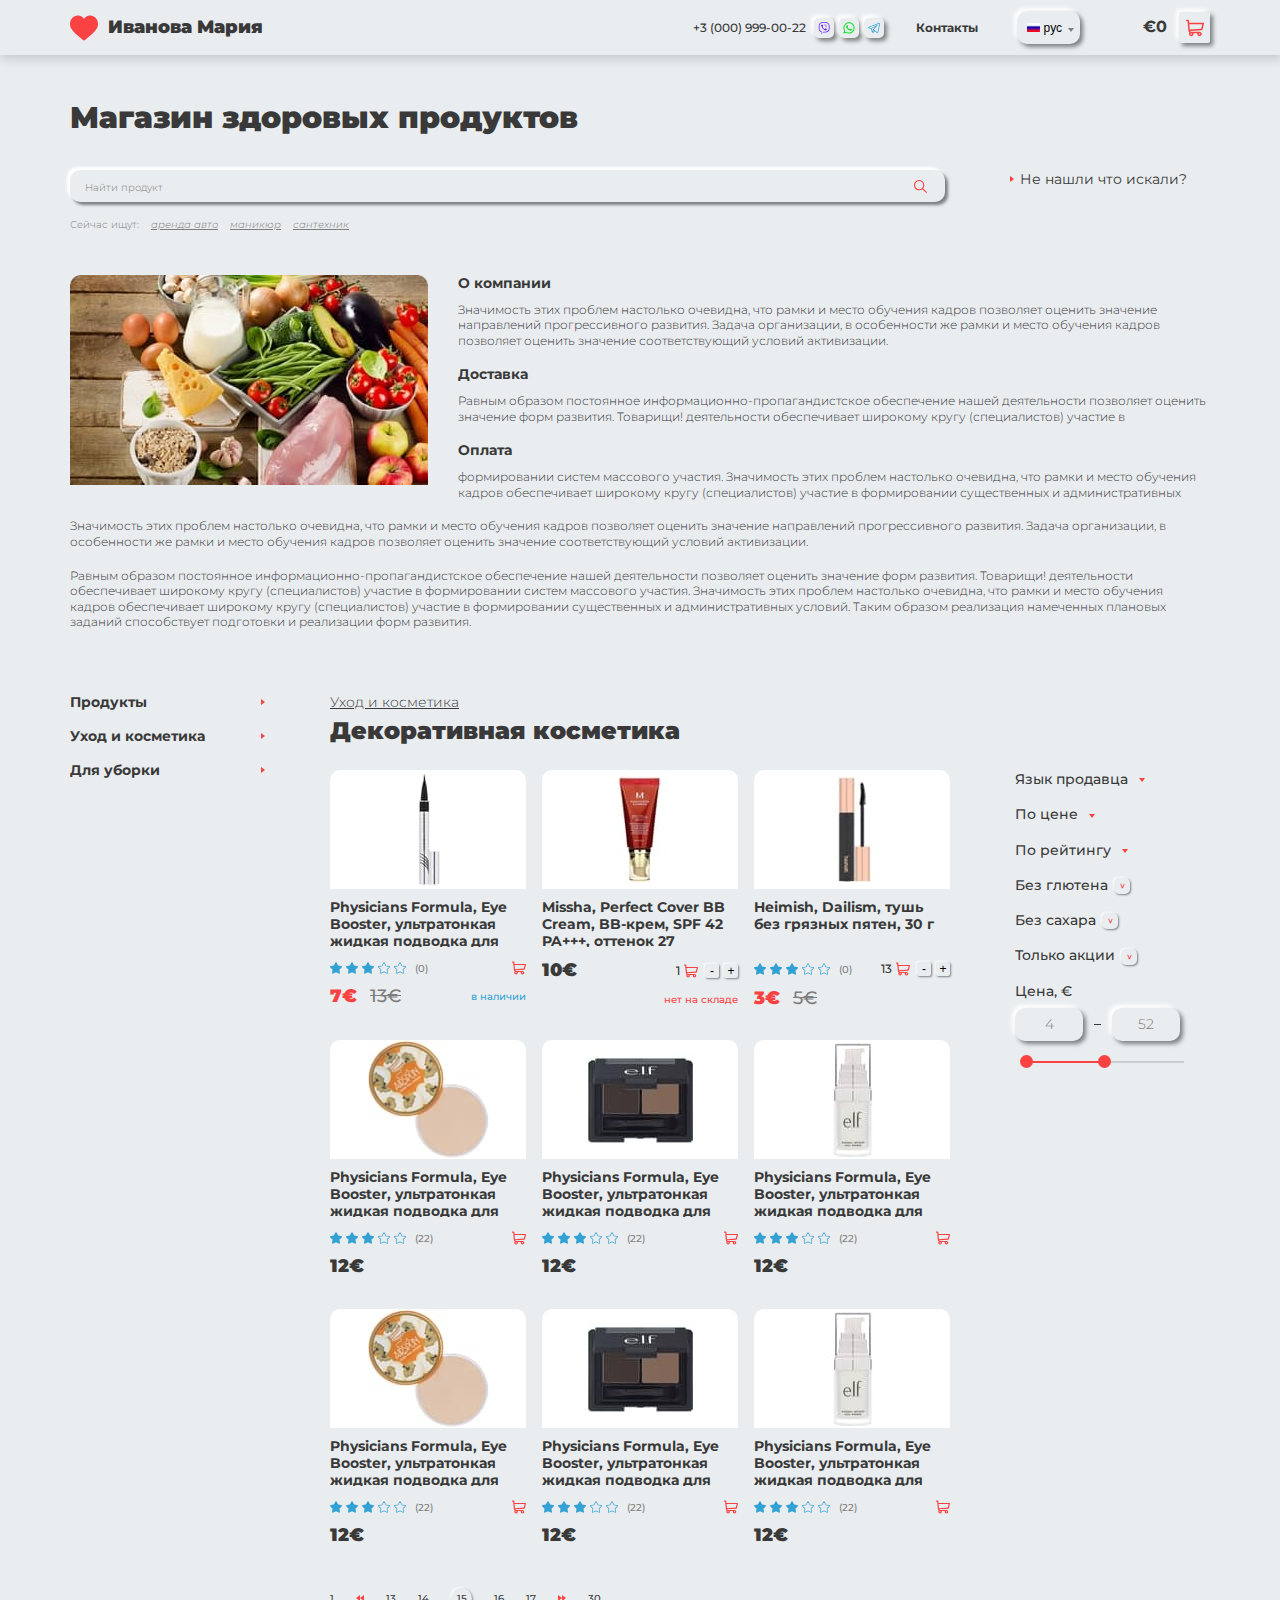
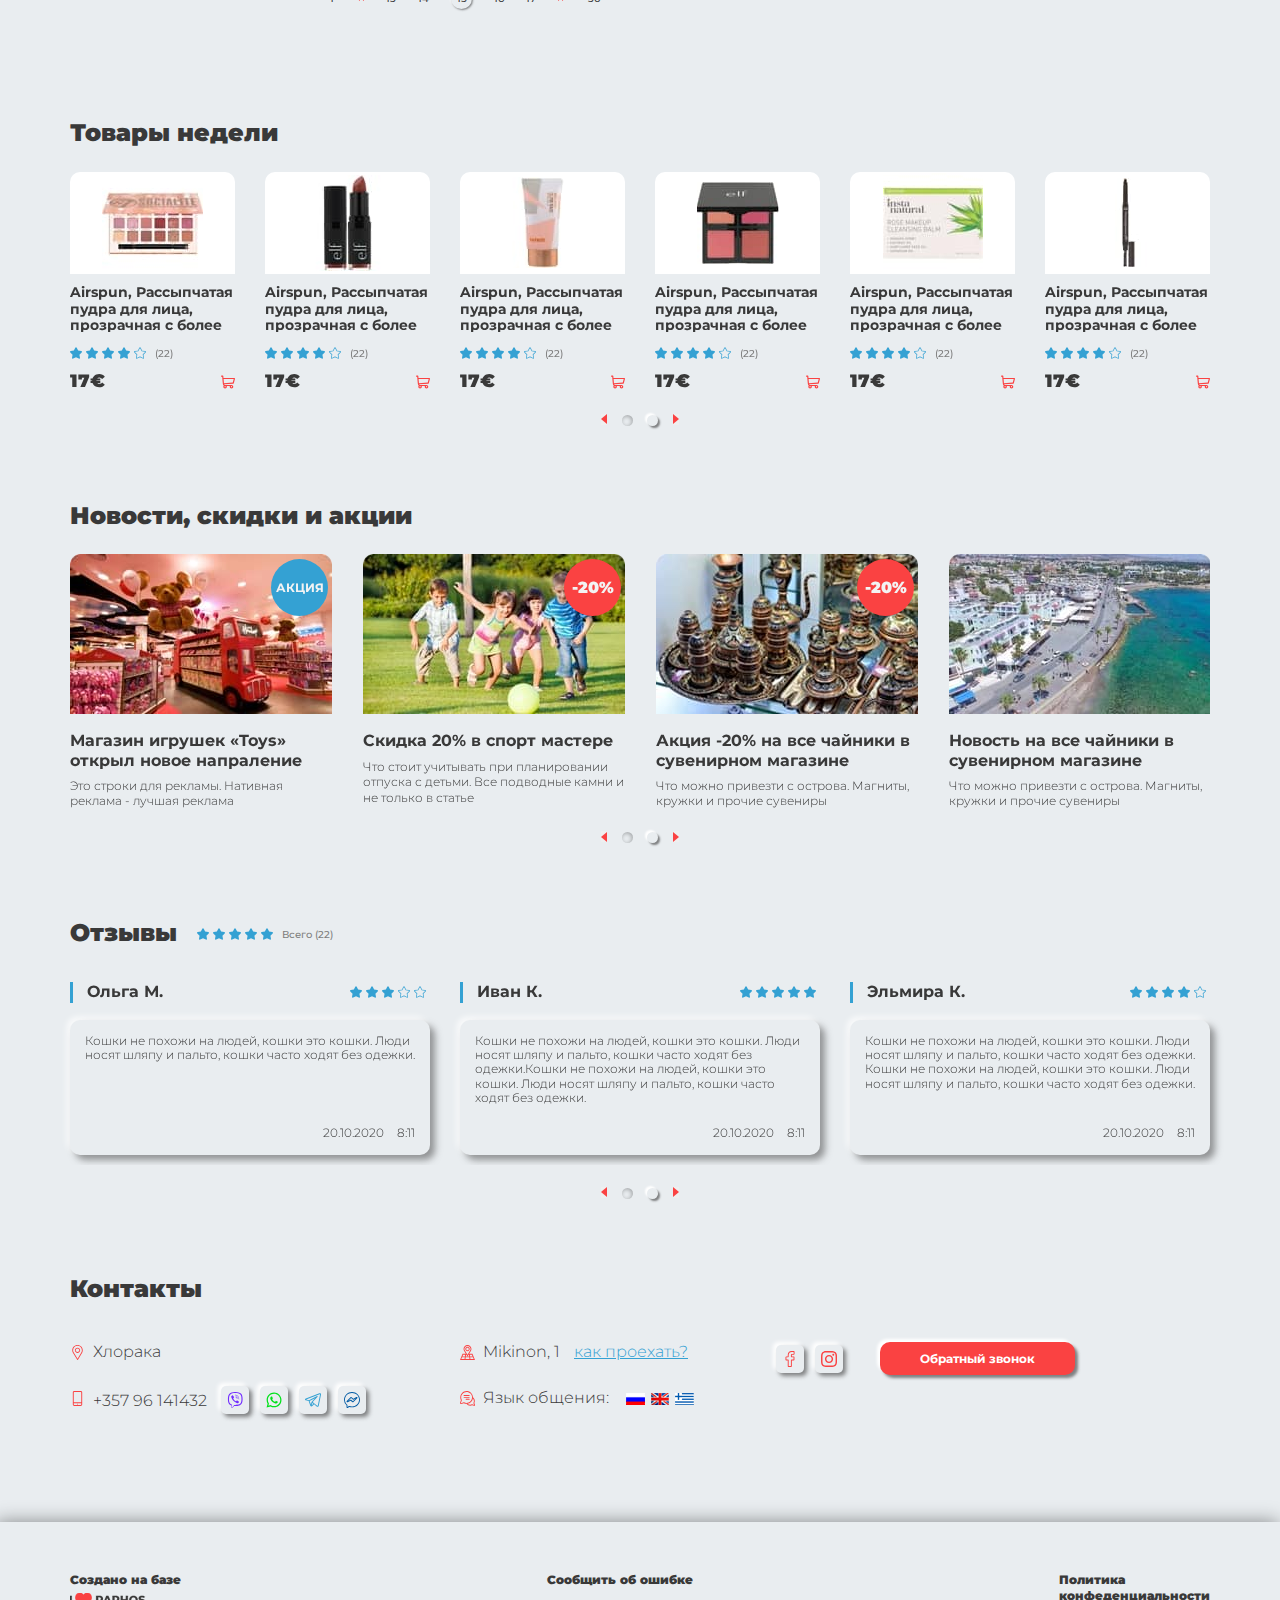
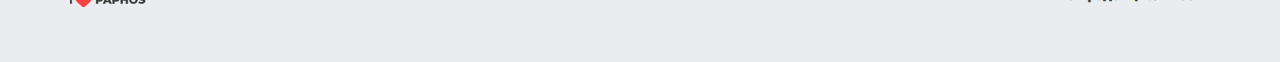
==== index.html @ ecefe88b "Add files via upload" ====
<!DOCTYPE html>
<html lang="ru">
<head>
	<meta http-equiv="Content-Type" content="text/html; charset=utf-8" />
	<meta name="format-detection" content="telephone=no">
	<meta name="viewport" content="width=device-width, initial-scale=1, user-scalable=no, maximum-scale=1">
	<link rel="icon" type="image/png" href="img/favicon.png" />
	<title> - Главная</title>
	<link rel="stylesheet" type="text/css" href="css/app.css" />
	<link rel="stylesheet" type="text/css" href="css/slick.css" />
	
	<link href="https://fonts.googleapis.com/css2?family=Montserrat:ital,wght@0,300;0,400;0,500;0,600;0,700;0,800;0,900;1,300;1,400;1,500;1,600;1,700;1,800;1,900&display=swap" rel="stylesheet">
</head>
<body class="loaded">


<!-- BEGIN BODY -->
<div class="main-wrapper">

	<!-- BEGIN HEADER -->
	<header class="header">
		
		<div class="container ">
			<a href="#" class="mm-toggle burger header__burger">
				<div class="burger__icon"></div>
			</a>
			<a href="#" class="header__logo logo">
				<svg class="icon icon-heart"><use xlink:href="img/sprite.svg#heart"></use></svg>
				<span class="logo__text">Иванова Мария</span>
			</a>
			
			<a href="tel:30009990022" class="header__phone phone">+3 (000) 999-00-22</a>
			<div class="header__social social">
				<a href="#" class="social__btn"><svg class="icon icon-viber"><use xlink:href="img/sprite.svg#viber"></use></svg></a>
				<a href="#" class="social__btn"><svg class="icon icon-whatsapp"><use xlink:href="img/sprite.svg#whatsapp"></use></svg></a>
				<a href="#" class="social__btn"><svg class="icon icon-telegram"><use xlink:href="img/sprite.svg#telegram"></use></svg></a>
			</div>
	
			<ul class="main-menu">
				<li class="main-menu__item"><a href="#" class="main-menu__link">Контакты</a></li>
			</ul>
	
			<div class="lang">
				<button class="lang__button">
					<img src="img/rus.jpg" alt="">
					<span>рус</span>
				</button>
				<ul class="lang__list" style="display: none;">
					<li><a href="#"><img src="img/rus.jpg" alt=""> <span>рус</span></a></li>
					<li><a href="#"><img src="img/ua.jpg" alt=""> <span>укр</span></a></li>
				</ul>
			</div>
	
			<button class="search-button">
				<svg class="icon icon-loupe"><use xlink:href="img/sprite.svg#loupe"></use></svg>
			</button>
	
			<div class="header__basket basket ">
				<div class="basket__price">€0</div>
				<a href="#" class="basket__button">
					<svg class="icon icon-buy"><use xlink:href="img/sprite.svg#buy"></use></svg>
				</a>
			</div>
			<div class="header__basket basket is-active" style="display: none;">
				<div class="basket__price">€20</div>
				<a href="#" class="basket__button">
					<svg class="icon icon-buy"><use xlink:href="img/sprite.svg#buy"></use></svg>
					<span class="basket__kbd">3</span>
				</a>
			</div>
		</div>
		
		<div class="mobile-navbar ">
			<div class="mobile-navbar__container">
				<div class="mobile-navbar__header">
					<div class="mobile-navbar__close mm-toggle"></div>
				</div>
				<div class="mobile-navbar__main">
					<ul class="mobile-menu">
						<li class="mobile-menu__item">
							<a href="#" class="mobile-menu__link">Главная</a>
						</li>
						<li class="mobile-menu__item">
							<a href="#" class="mobile-menu__link">Каталог</a>
						</li>
						<li class="mobile-menu__item">
							<a href="#" class="mobile-menu__link">Контакты</a>
						</li>
					</ul>
				</div>
				<div class="mobile-navbar__footer">
					<div class="phone">
						<a href="tel:" class="phone__link">+7 (980) 987 82 92</a>
					</div>
					<div class="social">
						<a href="#" class="social__link" target="_blank">y</a>
						<a href="#" class="social__link" target="_blank">v</a>
						<a href="#" class="social__link" target="_blank">t</a>
					</div>
				</div>
			</div>
			<div class="mobile-navbar__overlay mm-toggle"></div>
		</div>
	</header>
	<!-- HEADER EOF   -->

	<!-- BEGIN MAIN -->
	<main class="main">
		<div class="container">
			<div class="wrap">
				<h1 class="title">Магазин здоровых продуктов</h1>
			</div>
			
			<!-- BEGIN SEARCH BLOCK -->
			<div class="search-block">
				<div class="search-block__form">
					<form action="#">
						<input type="text" placeholder="Найти продукт" class="search-block__input">
						<span class="search-block__icon"><svg class="icon icon-loupe"><use xlink:href="img/sprite.svg#loupe"></use></svg></span>
						<div class="text-field">
							<span class="text-field__title">Сейчас ищут:</span>
							<a href="#" class="text-field__link">аренда авто</a>
							<a href="#" class="text-field__link">маникюр</a>
							<a href="#" class="text-field__link">сантехник</a>
						</div>
					</form>
				</div>
				<div class="search-block__info">
					<ul class="list">
						<li><a href="#"><strong>Не нашли что искали?</strong></a></li>
					</ul>
				</div>
			</div>
			<!-- SEARCH BLOCK EOF   -->
				
			<!-- BEGIN ABOUT -->
			<div class="section-about hidden-md">
				<article class="about">
					<div class="about__img"><img src="img/about-img.jpg" alt=""></div>
					<h6>О компании </h6>

					<p>Значимость этих проблем настолько очевидна, что рамки и место обучения кадров позволяет оценить значение направлений прогрессивного развития. Задача организации, в особенности же рамки и место обучения кадров позволяет оценить значение соответствующий условий активизации.</p>

					<h6>Доставка</h6>

					<p>Равным образом постоянное информационно-пропагандистское обеспечение нашей деятельности позволяет оценить значение форм развития. Товарищи!  деятельности обеспечивает широкому кругу (специалистов) участие в </p>

					<h6>Оплата</h6>

					<p>формировании систем массового участия. Значимость этих проблем настолько очевидна, что рамки и место обучения кадров обеспечивает широкому кругу (специалистов) участие в формировании существенных  и административных </p>

					<p>Значимость этих проблем настолько очевидна, что рамки и место обучения кадров позволяет оценить значение направлений прогрессивного развития. Задача организации, в особенности же рамки и место обучения кадров позволяет оценить значение соответствующий условий активизации.</p>

					<p>Равным образом постоянное информационно-пропагандистское обеспечение нашей деятельности позволяет оценить значение форм развития. Товарищи!  деятельности обеспечивает широкому кругу (специалистов) участие в формировании систем массового участия. Значимость этих проблем настолько очевидна, что рамки и место обучения кадров обеспечивает широкому кругу (специалистов) участие в формировании существенных и административных условий. Таким образом реализация намеченных плановых заданий способствует подготовки и реализации форм развития.</p>
				</article>
			</div>
			<!-- ABOUT EOF   -->

			<div class="ct-main">
				<!-- BEGIN SIDEBAR -->
				<div class="ct-sidebar">
					<ul class="ct-menu">
						<li class="ct-menu__item ct-item">
							<a href="#" class="ct-menu__link">Продукты</a>
							<ul>
								<li><a href="#">Мыло</a></li>
								<li><a href="#">Средства для волос</a></li>
							</ul>
						</li>
						<li class="ct-menu__item ct-item">
							<a href="#" class="ct-menu__link">Уход и косметика</a>
							<ul >
								
								<li><a href="#">Мыло</a></li>
								<li><a href="#">Средства для волос</a></li>
								<li class="is-active"><a href="#">Декоративная косметика</a></li>
								<li><a href="#">Уход за полостью рта</a></li>
								<li><a href="#">Личная гигиена</a></li>
								
							</ul>
						</li>
						<li class="ct-menu__item ct-item">
							<a href="#" class="ct-menu__link ct-item">Для уборки</a>
							<ul>
								<li><a href="#">Мыло</a></li>
								<li><a href="#">Средства для волос</a></li>
							</ul>
						</li>
					</ul>
				</div>
				<!-- SIDEBAR EOF   -->

				<!-- BEGIN CONTENT -->
				<div class="ct-content">
					<div class="cat-name"><a href="#">Уход и косметика</a></div>
					<h2>Декоративная косметика</h2>

					<div class="ct-content__wrap">
						<!-- BEGIN CARDS LIST -->
						<div class="ct-content__left">
							<div class="card-list row">
								<div class="col-xl-4 col-lg-6 col-md-4">
									<div class="card">
										<div class="card__img">
											<a href="#">
												<img src="img/card-img-1.jpg" alt="">
												<div class="card__more">
													<svg class="icon icon-faq-button"><use xlink:href="img/sprite.svg#faq-button"></use></svg>Подробнее о товаре
												</div>
											</a>
										</div>
										<div class="card__body">
											<div class="card__title"><a href="#">Physicians Formula, Eye Booster, ультратонкая жидкая подводка для </a></div>

											<div class="card__grid">
												<div class="rating">
													<div class="rating__stars">
														<svg class="icon icon-signs-full"><use xlink:href="img/sprite.svg#signs-full"></use></svg>
														<svg class="icon icon-signs-full"><use xlink:href="img/sprite.svg#signs-full"></use></svg>
														<svg class="icon icon-signs-full"><use xlink:href="img/sprite.svg#signs-full"></use></svg>
														<svg class="icon icon-signs"><use xlink:href="img/sprite.svg#signs"></use></svg>
														<svg class="icon icon-signs"><use xlink:href="img/sprite.svg#signs"></use></svg>
													</div>
													<div class="rating__value">(0)</div>
												</div>

												<div class="card__buy">
													<a href="#" class="card__basket"><svg class="icon icon-buy"><use xlink:href="img/sprite.svg#buy"></use></svg></a>
													
												</div>
											</div>
											<div class="card__grid">
												<div class="card__price">
													<span class="price-value price-value--sale">7€</span>
													<span class="price-old">13€</span>
												</div>
												<div class="card__aviable">в наличии</div>
											</div>
										</div>
									</div>
								</div>
								<div class="col-xl-4 col-lg-6 col-md-4">
									<div class="card">
										<div class="card__img">
											<a href="#">
												<img src="img/card-img-11.jpg" alt="">
												<div class="card__more">
													<svg class="icon icon-faq-button"><use xlink:href="img/sprite.svg#faq-button"></use></svg>Подробнее о товаре
												</div>
											</a>
										</div>
										<div class="card__body">
											<div class="card__title"><a href="#">Missha, Perfect Cover BB Cream, BB-крем, SPF 42 PA+++, оттенок 27 медовый бежевый</a></div>

											<div class="card__grid">
												<div class="card__price">
													<span class="price-value">10€</span>
												</div>

												<div class="card__buy">
													
													<div class="counter">
														<span class="counter__input">1</span>
														<a href="#" class="card__basket"><svg class="icon icon-buy"><use xlink:href="img/sprite.svg#buy"></use></svg></a>
														<button class="counter__btn counter__btn--minus js-minus" type="button">-</button>
														<button class="counter__btn counter__btn--plus js-plus" type="button">+</button>
													</div>
												</div>
											</div>
											<div class="card__grid">
												
												<div class="card__aviable card__aviable--red">нет на складе</div>
											</div>
										</div>
									</div>
								</div>
								<div class="col-xl-4 col-lg-6 col-md-4">
									<div class="card">
										<div class="card__img">
											<a href="#">
												<img src="img/card-img-12.jpg" alt="">
												<div class="card__more">
													<svg class="icon icon-faq-button"><use xlink:href="img/sprite.svg#faq-button"></use></svg>Подробнее о товаре
												</div>
											</a>
										</div>
										<div class="card__body">
											<div class="card__title"><a href="#">Heimish, Dailism, тушь без грязных пятен, 30 г</a></div>

											<div class="card__grid">
												<div class="rating">
													<div class="rating__stars">
														<svg class="icon icon-signs-full"><use xlink:href="img/sprite.svg#signs-full"></use></svg>
														<svg class="icon icon-signs-full"><use xlink:href="img/sprite.svg#signs-full"></use></svg>
														<svg class="icon icon-signs-full"><use xlink:href="img/sprite.svg#signs-full"></use></svg>
														<svg class="icon icon-signs"><use xlink:href="img/sprite.svg#signs"></use></svg>
														<svg class="icon icon-signs"><use xlink:href="img/sprite.svg#signs"></use></svg>
													</div>
													<div class="rating__value">(0)</div>
												</div>

												<div class="card__buy">
													<div class="counter">
														<span class="counter__input">13</span>
														<a href="#" class="card__basket"><svg class="icon icon-buy"><use xlink:href="img/sprite.svg#buy"></use></svg></a>
														<button class="counter__btn counter__btn--minus js-minus" type="button">-</button>
														<button class="counter__btn counter__btn--plus js-plus" type="button">+</button>
													</div>
													
												</div>
											</div>
											<div class="card__grid">
												<div class="card__price">
													<span class="price-value price-value--sale">3€</span>
													<span class="price-old">5€</span>
												</div>
												
											</div>
										</div>
									</div>
								</div>
								<div class="col-xl-4 col-lg-6 col-md-4">
									<div class="card">
										<div class="card__img">
											<a href="#">
												<img src="img/card-img-13.jpg" alt="">
												<div class="card__more">
													<svg class="icon icon-faq-button"><use xlink:href="img/sprite.svg#faq-button"></use></svg>Подробнее о товаре
												</div>
											</a>
										</div>
										<div class="card__body">
											<div class="card__title"><a href="#">Physicians Formula, Eye Booster, ультратонкая жидкая подводка для </a></div>

											<div class="card__grid">
												<div class="rating">
													<div class="rating__stars">
														<svg class="icon icon-signs-full"><use xlink:href="img/sprite.svg#signs-full"></use></svg>
														<svg class="icon icon-signs-full"><use xlink:href="img/sprite.svg#signs-full"></use></svg>
														<svg class="icon icon-signs-full"><use xlink:href="img/sprite.svg#signs-full"></use></svg>
														<svg class="icon icon-signs"><use xlink:href="img/sprite.svg#signs"></use></svg>
														<svg class="icon icon-signs"><use xlink:href="img/sprite.svg#signs"></use></svg>
													</div>
													<div class="rating__value">(22)</div>
												</div>

												<div class="card__buy">
													<a href="#" class="card__basket"><svg class="icon icon-buy"><use xlink:href="img/sprite.svg#buy"></use></svg></a>
													
												</div>
											</div>
											<div class="card__grid">
												<div class="card__price">
													<span class="price-value">12€</span>
													
												</div>
												
											</div>
										</div>
									</div>
								</div>
								<div class="col-xl-4 col-lg-6 col-md-4">
									<div class="card">
										<div class="card__img">
											<a href="#">
												<img src="img/card-img-14.jpg" alt="">
												<div class="card__more">
													<svg class="icon icon-faq-button"><use xlink:href="img/sprite.svg#faq-button"></use></svg>Подробнее о товаре
												</div>
											</a>
										</div>
										<div class="card__body">
											<div class="card__title"><a href="#">Physicians Formula, Eye Booster, ультратонкая жидкая подводка для </a></div>

											<div class="card__grid">
												<div class="rating">
													<div class="rating__stars">
														<svg class="icon icon-signs-full"><use xlink:href="img/sprite.svg#signs-full"></use></svg>
														<svg class="icon icon-signs-full"><use xlink:href="img/sprite.svg#signs-full"></use></svg>
														<svg class="icon icon-signs-full"><use xlink:href="img/sprite.svg#signs-full"></use></svg>
														<svg class="icon icon-signs"><use xlink:href="img/sprite.svg#signs"></use></svg>
														<svg class="icon icon-signs"><use xlink:href="img/sprite.svg#signs"></use></svg>
													</div>
													<div class="rating__value">(22)</div>
												</div>

												<div class="card__buy">
													<a href="#" class="card__basket"><svg class="icon icon-buy"><use xlink:href="img/sprite.svg#buy"></use></svg></a>
													
												</div>
											</div>
											<div class="card__grid">
												<div class="card__price">
													<span class="price-value">12€</span>
													
												</div>
												
											</div>
										</div>
									</div>
								</div>
								<div class="col-xl-4 col-lg-6 col-md-4">
									<div class="card">
										<div class="card__img">
											<a href="#">
												<img src="img/card-img-15.jpg" alt="">
												<div class="card__more">
													<svg class="icon icon-faq-button"><use xlink:href="img/sprite.svg#faq-button"></use></svg>Подробнее о товаре
												</div>
											</a>
										</div>
										<div class="card__body">
											<div class="card__title"><a href="#">Physicians Formula, Eye Booster, ультратонкая жидкая подводка для </a></div>

											<div class="card__grid">
												<div class="rating">
													<div class="rating__stars">
														<svg class="icon icon-signs-full"><use xlink:href="img/sprite.svg#signs-full"></use></svg>
														<svg class="icon icon-signs-full"><use xlink:href="img/sprite.svg#signs-full"></use></svg>
														<svg class="icon icon-signs-full"><use xlink:href="img/sprite.svg#signs-full"></use></svg>
														<svg class="icon icon-signs"><use xlink:href="img/sprite.svg#signs"></use></svg>
														<svg class="icon icon-signs"><use xlink:href="img/sprite.svg#signs"></use></svg>
													</div>
													<div class="rating__value">(22)</div>
												</div>

												<div class="card__buy">
													<a href="#" class="card__basket"><svg class="icon icon-buy"><use xlink:href="img/sprite.svg#buy"></use></svg></a>
													
												</div>
											</div>
											<div class="card__grid">
												<div class="card__price">
													<span class="price-value">12€</span>
													
												</div>
												
											</div>
										</div>
									</div>
								</div>
								<div class="col-xl-4 col-lg-6 col-md-4">
									<div class="card">
										<div class="card__img">
											<a href="#">
												<img src="img/card-img-13.jpg" alt="">
												<div class="card__more">
													<svg class="icon icon-faq-button"><use xlink:href="img/sprite.svg#faq-button"></use></svg>Подробнее о товаре
												</div>
											</a>
										</div>
										<div class="card__body">
											<div class="card__title"><a href="#">Physicians Formula, Eye Booster, ультратонкая жидкая подводка для </a></div>

											<div class="card__grid">
												<div class="rating">
													<div class="rating__stars">
														<svg class="icon icon-signs-full"><use xlink:href="img/sprite.svg#signs-full"></use></svg>
														<svg class="icon icon-signs-full"><use xlink:href="img/sprite.svg#signs-full"></use></svg>
														<svg class="icon icon-signs-full"><use xlink:href="img/sprite.svg#signs-full"></use></svg>
														<svg class="icon icon-signs"><use xlink:href="img/sprite.svg#signs"></use></svg>
														<svg class="icon icon-signs"><use xlink:href="img/sprite.svg#signs"></use></svg>
													</div>
													<div class="rating__value">(22)</div>
												</div>

												<div class="card__buy">
													<a href="#" class="card__basket"><svg class="icon icon-buy"><use xlink:href="img/sprite.svg#buy"></use></svg></a>
													
												</div>
											</div>
											<div class="card__grid">
												<div class="card__price">
													<span class="price-value">12€</span>
													
												</div>
												
											</div>
										</div>
									</div>
								</div>
								<div class="col-xl-4 col-lg-6 col-md-4">
									<div class="card">
										<div class="card__img">
											<a href="#">
												<img src="img/card-img-14.jpg" alt="">
												<div class="card__more">
													<svg class="icon icon-faq-button"><use xlink:href="img/sprite.svg#faq-button"></use></svg>Подробнее о товаре
												</div>
											</a>
										</div>
										<div class="card__body">
											<div class="card__title"><a href="#">Physicians Formula, Eye Booster, ультратонкая жидкая подводка для </a></div>

											<div class="card__grid">
												<div class="rating">
													<div class="rating__stars">
														<svg class="icon icon-signs-full"><use xlink:href="img/sprite.svg#signs-full"></use></svg>
														<svg class="icon icon-signs-full"><use xlink:href="img/sprite.svg#signs-full"></use></svg>
														<svg class="icon icon-signs-full"><use xlink:href="img/sprite.svg#signs-full"></use></svg>
														<svg class="icon icon-signs"><use xlink:href="img/sprite.svg#signs"></use></svg>
														<svg class="icon icon-signs"><use xlink:href="img/sprite.svg#signs"></use></svg>
													</div>
													<div class="rating__value">(22)</div>
												</div>

												<div class="card__buy">
													<a href="#" class="card__basket"><svg class="icon icon-buy"><use xlink:href="img/sprite.svg#buy"></use></svg></a>
													
												</div>
											</div>
											<div class="card__grid">
												<div class="card__price">
													<span class="price-value">12€</span>
													
												</div>
												
											</div>
										</div>
									</div>
								</div>
								<div class="col-xl-4 col-lg-6 col-md-4">
									<div class="card">
										<div class="card__img">
											<a href="#">
												<img src="img/card-img-15.jpg" alt="">
												<div class="card__more">
													<svg class="icon icon-faq-button"><use xlink:href="img/sprite.svg#faq-button"></use></svg>Подробнее о товаре
												</div>
											</a>
										</div>
										<div class="card__body">
											<div class="card__title"><a href="#">Physicians Formula, Eye Booster, ультратонкая жидкая подводка для </a></div>

											<div class="card__grid">
												<div class="rating">
													<div class="rating__stars">
														<svg class="icon icon-signs-full"><use xlink:href="img/sprite.svg#signs-full"></use></svg>
														<svg class="icon icon-signs-full"><use xlink:href="img/sprite.svg#signs-full"></use></svg>
														<svg class="icon icon-signs-full"><use xlink:href="img/sprite.svg#signs-full"></use></svg>
														<svg class="icon icon-signs"><use xlink:href="img/sprite.svg#signs"></use></svg>
														<svg class="icon icon-signs"><use xlink:href="img/sprite.svg#signs"></use></svg>
													</div>
													<div class="rating__value">(22)</div>
												</div>

												<div class="card__buy">
													<a href="#" class="card__basket"><svg class="icon icon-buy"><use xlink:href="img/sprite.svg#buy"></use></svg></a>
													
												</div>
											</div>
											<div class="card__grid">
												<div class="card__price">
													<span class="price-value">12€</span>
													
												</div>
												
											</div>
										</div>
									</div>
								</div>
							</div>
							<div class="box-paging">
								<ul class="paging-list">
									<li class="paging-list__item ">
										<a href="#" class="paging-list__link ">1</a>
									</li>
									<li class="paging-list__item paging-prev">
										<a href="#" class="paging-list__link"></a>
									</li>
									<li class="paging-list__item">
										<a href="#" class="paging-list__link">13</a>
									</li>
									<li class="paging-list__item">
										<a href="#" class="paging-list__link">14</a>
									</li>
									<li class="paging-list__item">
										<a href="#" class="paging-list__link is-active">15</a>
									</li>
									<li class="paging-list__item">
										<a href="#" class="paging-list__link">16</a>
									</li>
									<li class="paging-list__item">
										<a href="#" class="paging-list__link">17</a>
									</li>
									<li class="paging-list__item paging-next">
										<a href="#" class="paging-list__link"></a>
									</li>
									<li class="paging-list__item">
										<a href="#" class="paging-list__link">30</a>
									</li>
								</ul>
							</div>
						</div>
						<!-- CARDS LIST EOF   -->
						
						<!-- BEGIN FILTER -->
						<div class="ct-content__right">
							<div class="ct-filter">
								<ul class="ct-filter-menu">
									<li><a href="#">Язык продавца <span class="caret"></span></a></li>
									<li><a href="#">По цене <span class="caret"></span></a></li>
									<li><a href="#">По рейтингу <span class="caret"></span></a></li>
									<li><a href="#" class="is-active">Без глютена <span class="caret"></span></a></li>
									<li><a href="#" class="is-active">Без сахара <span class="caret"></span></a></li>
									<li><a href="#" class="is-active">Только акции <span class="caret"></span></a></li>
								</ul>

								<div class="ct-filter__title">Цена, €</div>
								<div class="range">
									<div class="range__row">
										<div class="range__item">
											<input type="text" id="rangefrom" value="4"/>
										</div>
										<div class="range__devider"></div>
										<div class="range__item">
											<input type="text" id="rangeto" value="52"/>
										</div>
									</div>
									<div id="range" class="range-scroll"></div>
								</div>
								
							</div>
						</div>
						<!-- FILTER EOF   -->
					</div>
				</div>
				<!-- CONTENT EOF   -->
			</div>

			<!-- BEGIN CARD SLIDER -->
			<div class="section">
				<h2>Товары недели</h2>

				<div class="card-slider">
					<div class="card-slider__item">
						<div class="card">
							<div class="card__img">
								<a href="#">
									<img src="img/card-img-2.jpg" alt="">
									<div class="card__more">
										<svg class="icon icon-faq-button"><use xlink:href="img/sprite.svg#faq-button"></use></svg>Подробнее о товаре
									</div>
								</a>
							</div>
							<div class="card__body">
								<div class="card__title"><a href="#">Airspun, Рассыпчатая пудра для лица, прозрачная c более плотным покрытием 070-41, 65 г (2,3 унции)</a></div>

								<div class="card__grid">
									<div class="rating">
										<div class="rating__stars">
											<svg class="icon icon-signs-full"><use xlink:href="img/sprite.svg#signs-full"></use></svg>
											<svg class="icon icon-signs-full"><use xlink:href="img/sprite.svg#signs-full"></use></svg>
											<svg class="icon icon-signs-full"><use xlink:href="img/sprite.svg#signs-full"></use></svg>
											<svg class="icon icon-signs-full"><use xlink:href="img/sprite.svg#signs-full"></use></svg>
											<svg class="icon icon-signs"><use xlink:href="img/sprite.svg#signs"></use></svg>
										</div>
										<div class="rating__value">(22)</div>
									</div>
								</div>
								<div class="card__grid">
									<div class="card__price">
										<span class="price-value ">17€</span>
									</div>
									<div class="card__buy">
										<a href="#" class="card__basket"><svg class="icon icon-buy"><use xlink:href="img/sprite.svg#buy"></use></svg></a>
									</div>
								</div>
							</div>
						</div>
					</div>
					<div class="card-slider__item">
						<div class="card">
							<div class="card__img">
								<a href="#">
									<img src="img/card-img-3.jpg" alt="">
									<div class="card__more">
										<svg class="icon icon-faq-button"><use xlink:href="img/sprite.svg#faq-button"></use></svg>Подробнее о товаре
									</div>
								</a>
							</div>
							<div class="card__body">
								<div class="card__title"><a href="#">Airspun, Рассыпчатая пудра для лица, прозрачная c более плотным покрытием 070-41, 65 г (2,3 унции)</a></div>

								<div class="card__grid">
									<div class="rating">
										<div class="rating__stars">
											<svg class="icon icon-signs-full"><use xlink:href="img/sprite.svg#signs-full"></use></svg>
											<svg class="icon icon-signs-full"><use xlink:href="img/sprite.svg#signs-full"></use></svg>
											<svg class="icon icon-signs-full"><use xlink:href="img/sprite.svg#signs-full"></use></svg>
											<svg class="icon icon-signs-full"><use xlink:href="img/sprite.svg#signs-full"></use></svg>
											<svg class="icon icon-signs"><use xlink:href="img/sprite.svg#signs"></use></svg>
										</div>
										<div class="rating__value">(22)</div>
									</div>
								</div>
								<div class="card__grid">
									<div class="card__price">
										<span class="price-value ">17€</span>
									</div>
									<div class="card__buy">
										<a href="#" class="card__basket"><svg class="icon icon-buy"><use xlink:href="img/sprite.svg#buy"></use></svg></a>
									</div>
								</div>
							</div>
						</div>
					</div>
					<div class="card-slider__item">
						<div class="card">
							<div class="card__img">
								<a href="#">
									<img src="img/card-img-4.jpg" alt="">
									<div class="card__more">
										<svg class="icon icon-faq-button"><use xlink:href="img/sprite.svg#faq-button"></use></svg>Подробнее о товаре
									</div>
								</a>
							</div>
							<div class="card__body">
								<div class="card__title"><a href="#">Airspun, Рассыпчатая пудра для лица, прозрачная c более плотным покрытием 070-41, 65 г (2,3 унции)</a></div>

								<div class="card__grid">
									<div class="rating">
										<div class="rating__stars">
											<svg class="icon icon-signs-full"><use xlink:href="img/sprite.svg#signs-full"></use></svg>
											<svg class="icon icon-signs-full"><use xlink:href="img/sprite.svg#signs-full"></use></svg>
											<svg class="icon icon-signs-full"><use xlink:href="img/sprite.svg#signs-full"></use></svg>
											<svg class="icon icon-signs-full"><use xlink:href="img/sprite.svg#signs-full"></use></svg>
											<svg class="icon icon-signs"><use xlink:href="img/sprite.svg#signs"></use></svg>
										</div>
										<div class="rating__value">(22)</div>
									</div>
								</div>
								<div class="card__grid">
									<div class="card__price">
										<span class="price-value ">17€</span>
									</div>
									<div class="card__buy">
										<a href="#" class="card__basket"><svg class="icon icon-buy"><use xlink:href="img/sprite.svg#buy"></use></svg></a>
									</div>
								</div>
							</div>
						</div>
					</div>
					<div class="card-slider__item">
						<div class="card">
							<div class="card__img">
								<a href="#">
									<img src="img/card-img-5.jpg" alt="">
									<div class="card__more">
										<svg class="icon icon-faq-button"><use xlink:href="img/sprite.svg#faq-button"></use></svg>Подробнее о товаре
									</div>
								</a>
							</div>
							<div class="card__body">
								<div class="card__title"><a href="#">Airspun, Рассыпчатая пудра для лица, прозрачная c более плотным покрытием 070-41, 65 г (2,3 унции)</a></div>

								<div class="card__grid">
									<div class="rating">
										<div class="rating__stars">
											<svg class="icon icon-signs-full"><use xlink:href="img/sprite.svg#signs-full"></use></svg>
											<svg class="icon icon-signs-full"><use xlink:href="img/sprite.svg#signs-full"></use></svg>
											<svg class="icon icon-signs-full"><use xlink:href="img/sprite.svg#signs-full"></use></svg>
											<svg class="icon icon-signs-full"><use xlink:href="img/sprite.svg#signs-full"></use></svg>
											<svg class="icon icon-signs"><use xlink:href="img/sprite.svg#signs"></use></svg>
										</div>
										<div class="rating__value">(22)</div>
									</div>
								</div>
								<div class="card__grid">
									<div class="card__price">
										<span class="price-value ">17€</span>
									</div>
									<div class="card__buy">
										<a href="#" class="card__basket"><svg class="icon icon-buy"><use xlink:href="img/sprite.svg#buy"></use></svg></a>
									</div>
								</div>
							</div>
						</div>
					</div>
					<div class="card-slider__item">
						<div class="card">
							<div class="card__img">
								<a href="#">
									<img src="img/card-img-6.jpg" alt="">
									<div class="card__more">
										<svg class="icon icon-faq-button"><use xlink:href="img/sprite.svg#faq-button"></use></svg>Подробнее о товаре
									</div>
								</a>
							</div>
							<div class="card__body">
								<div class="card__title"><a href="#">Airspun, Рассыпчатая пудра для лица, прозрачная c более плотным покрытием 070-41, 65 г (2,3 унции)</a></div>

								<div class="card__grid">
									<div class="rating">
										<div class="rating__stars">
											<svg class="icon icon-signs-full"><use xlink:href="img/sprite.svg#signs-full"></use></svg>
											<svg class="icon icon-signs-full"><use xlink:href="img/sprite.svg#signs-full"></use></svg>
											<svg class="icon icon-signs-full"><use xlink:href="img/sprite.svg#signs-full"></use></svg>
											<svg class="icon icon-signs-full"><use xlink:href="img/sprite.svg#signs-full"></use></svg>
											<svg class="icon icon-signs"><use xlink:href="img/sprite.svg#signs"></use></svg>
										</div>
										<div class="rating__value">(22)</div>
									</div>
								</div>
								<div class="card__grid">
									<div class="card__price">
										<span class="price-value ">17€</span>
									</div>
									<div class="card__buy">
										<a href="#" class="card__basket"><svg class="icon icon-buy"><use xlink:href="img/sprite.svg#buy"></use></svg></a>
									</div>
								</div>
							</div>
						</div>
					</div>
					<div class="card-slider__item">
						<div class="card">
							<div class="card__img">
								<a href="#">
									<img src="img/card-img-7.jpg" alt="">
									<div class="card__more">
										<svg class="icon icon-faq-button"><use xlink:href="img/sprite.svg#faq-button"></use></svg>Подробнее о товаре
									</div>
								</a>
							</div>
							<div class="card__body">
								<div class="card__title"><a href="#">Airspun, Рассыпчатая пудра для лица, прозрачная c более плотным покрытием 070-41, 65 г (2,3 унции)</a></div>

								<div class="card__grid">
									<div class="rating">
										<div class="rating__stars">
											<svg class="icon icon-signs-full"><use xlink:href="img/sprite.svg#signs-full"></use></svg>
											<svg class="icon icon-signs-full"><use xlink:href="img/sprite.svg#signs-full"></use></svg>
											<svg class="icon icon-signs-full"><use xlink:href="img/sprite.svg#signs-full"></use></svg>
											<svg class="icon icon-signs-full"><use xlink:href="img/sprite.svg#signs-full"></use></svg>
											<svg class="icon icon-signs"><use xlink:href="img/sprite.svg#signs"></use></svg>
										</div>
										<div class="rating__value">(22)</div>
									</div>
								</div>
								<div class="card__grid">
									<div class="card__price">
										<span class="price-value ">17€</span>
									</div>
									<div class="card__buy">
										<a href="#" class="card__basket"><svg class="icon icon-buy"><use xlink:href="img/sprite.svg#buy"></use></svg></a>
									</div>
								</div>
							</div>
						</div>
					</div>
					<div class="card-slider__item">
						<div class="card">
							<div class="card__img">
								<a href="#">
									<img src="img/card-img-1.jpg" alt="">
									<div class="card__more">
										<svg class="icon icon-faq-button"><use xlink:href="img/sprite.svg#faq-button"></use></svg>Подробнее о товаре
									</div>
								</a>
							</div>
							<div class="card__body">
								<div class="card__title"><a href="#">Airspun, Рассыпчатая пудра для лица, прозрачная c более плотным покрытием 070-41, 65 г (2,3 унции)</a></div>

								<div class="card__grid">
									<div class="rating">
										<div class="rating__stars">
											<svg class="icon icon-signs-full"><use xlink:href="img/sprite.svg#signs-full"></use></svg>
											<svg class="icon icon-signs-full"><use xlink:href="img/sprite.svg#signs-full"></use></svg>
											<svg class="icon icon-signs-full"><use xlink:href="img/sprite.svg#signs-full"></use></svg>
											<svg class="icon icon-signs-full"><use xlink:href="img/sprite.svg#signs-full"></use></svg>
											<svg class="icon icon-signs"><use xlink:href="img/sprite.svg#signs"></use></svg>
										</div>
										<div class="rating__value">(22)</div>
									</div>
								</div>
								<div class="card__grid">
									<div class="card__price">
										<span class="price-value ">17€</span>
									</div>
									<div class="card__buy">
										<a href="#" class="card__basket"><svg class="icon icon-buy"><use xlink:href="img/sprite.svg#buy"></use></svg></a>
									</div>
								</div>
							</div>
						</div>
					</div>
				</div>
				<div class="slick-nav">
					<div class="slick-nav__wrap card-slider-nav "></div>
				</div>
			</div>
			<!-- CARD SLIDER EOF   -->

			<!-- BEGIN NEWS SLIDER -->
			<div class="section">
				<h2>Новости, скидки и акции</h2>

				<div class="news-slider">
					<div class="news-slider__item">
						<article class="news-inner">
							<div class="news-inner__img">
								<a href="#"><img src="img/news-img-1.jpg" alt=""></a>
								<div class="sticker sticker--action">Акция</div>
							</div>
							<h6 class="news-inner__title"><a href="#">Магазин игрушек «Toys» открыл новое напраление</a></h6>
							<p>Это строки для рекламы. Нативная реклама - лучшая реклама</p>
						</article>
					</div>
					<div class="news-slider__item">
						<article class="news-inner">
							<div class="news-inner__img">
								<a href="#"><img src="img/news-img2.jpg" alt=""></a>
								<div class="sticker sticker--sale">-20%</div>
							</div>
							<h6 class="news-inner__title"><a href="#">Скидка 20% в спорт мастере</a></h6>
							<p>Что стоит учитывать при планировании отпуска с детьми. Все подводные камни и не только в статье</p>
						</article>
					</div>
					<div class="news-slider__item">
						<article class="news-inner">
							<div class="news-inner__img">
								<a href="#"><img src="img/news-img3.jpg" alt=""></a>
								<div class="sticker sticker--sale">-20%</div>
							</div>
							<h6 class="news-inner__title"><a href="#">Акция -20% на все чайники в сувенирном магазине </a></h6>
							<p>Что можно привезти с острова. Магниты, кружки и прочие сувениры</p>
						</article>
					</div>
					<div class="news-slider__item">
						<article class="news-inner">
							<div class="news-inner__img">
								<a href="#"><img src="img/news-img4.jpg" alt=""></a>
								
							</div>
							<h6 class="news-inner__title"><a href="#">Новость на все чайники в сувенирном магазине </a></h6>
							<p>Что можно привезти с острова. Магниты, кружки и прочие сувениры</p>
						</article>
					</div>
					<div class="news-slider__item">
						<article class="news-inner">
							<div class="news-inner__img">
								<a href="#"><img src="img/news-img-1.jpg" alt=""></a>
								<div class="sticker sticker--action">Акция</div>
							</div>
							<h6 class="news-inner__title"><a href="#">Магазин игрушек «Toys» открыл новое напраление</a></h6>
							<p>Это строки для рекламы. Нативная реклама - лучшая реклама</p>
						</article>
					</div>
					<div class="news-slider__item">
						<article class="news-inner">
							<div class="news-inner__img">
								<a href="#"><img src="img/news-img-1.jpg" alt=""></a>
								<div class="sticker sticker--sale">-20%</div>
							</div>
							<h6 class="news-inner__title"><a href="#">Магазин игрушек «Toys» открыл новое напраление</a></h6>
							<p>Это строки для рекламы. Нативная реклама - лучшая реклама</p>
						</article>
					</div>
					<div class="news-slider__item">
						<article class="news-inner">
							<div class="news-inner__img">
								<a href="#"><img src="img/news-img-1.jpg" alt=""></a>
								<div class="sticker sticker--sale">-20%</div>
							</div>
							<h6 class="news-inner__title"><a href="#">Магазин игрушек «Toys» открыл новое напраление</a></h6>
							<p>Это строки для рекламы. Нативная реклама - лучшая реклама</p>
						</article>
					</div>
					<div class="news-slider__item">
						<article class="news-inner">
							<div class="news-inner__img">
								<a href="#"><img src="img/news-img-1.jpg" alt=""></a>
								
							</div>
							<h6 class="news-inner__title"><a href="#">Магазин игрушек «Toys» открыл новое напраление</a></h6>
							<p>Это строки для рекламы. Нативная реклама - лучшая реклама</p>
						</article>
					</div>
				</div>
				<div class="slick-nav">
					<div class="slick-nav__wrap news-slider-nav "></div>
				</div>
			</div>
			<!-- NEWS SLIDER EOF   -->

			<!-- BEGIN ABOUT -->
			<div class="section-about visible-md">
				<article class="about">
					<div class="about__img"><img src="img/about-img.jpg" alt=""></div>
					<h6>О компании </h6>

					<p>Значимость этих проблем настолько очевидна, что рамки и место обучения кадров позволяет оценить значение направлений прогрессивного развития. Задача организации, в особенности же рамки и место обучения кадров позволяет оценить значение соответствующий условий активизации.</p>

					<h6>Доставка</h6>

					<p>Равным образом постоянное информационно-пропагандистское обеспечение нашей деятельности позволяет оценить значение форм развития. Товарищи!  деятельности обеспечивает широкому кругу (специалистов) участие в </p>

					<h6>Оплата</h6>

					<p>формировании систем массового участия. Значимость этих проблем настолько очевидна, что рамки и место обучения кадров обеспечивает широкому кругу (специалистов) участие в формировании существенных  и административных </p>

					<p>Значимость этих проблем настолько очевидна, что рамки и место обучения кадров позволяет оценить значение направлений прогрессивного развития. Задача организации, в особенности же рамки и место обучения кадров позволяет оценить значение соответствующий условий активизации.</p>

					<p>Равным образом постоянное информационно-пропагандистское обеспечение нашей деятельности позволяет оценить значение форм развития. Товарищи!  деятельности обеспечивает широкому кругу (специалистов) участие в формировании систем массового участия. Значимость этих проблем настолько очевидна, что рамки и место обучения кадров обеспечивает широкому кругу (специалистов) участие в формировании существенных и административных условий. Таким образом реализация намеченных плановых заданий способствует подготовки и реализации форм развития.</p>
				</article>
			</div>
			<!-- ABOUT EOF   -->

			<!-- BEGIN REVIEWS SLIDER -->
			<div class="section">
				<div class="section__head d-flex align-items-start">
					<h2>Отзывы</h2>
					<div class="rating">
						<div class="rating__stars">
							<svg class="icon icon-signs-full"><use xlink:href="img/sprite.svg#signs-full"></use></svg>
							<svg class="icon icon-signs-full"><use xlink:href="img/sprite.svg#signs-full"></use></svg>
							<svg class="icon icon-signs-full"><use xlink:href="img/sprite.svg#signs-full"></use></svg>
							<svg class="icon icon-signs-full"><use xlink:href="img/sprite.svg#signs-full"></use></svg>
							<svg class="icon icon-signs-full"><use xlink:href="img/sprite.svg#signs-full"></use></svg>
						</div>
						<div class="rating__value">Всего (22)</div>
					</div>
				</div>

				<div class="reviews-slider">
					<div class="reviews-slider__item">
						<div class="reviews-inner">
							<div class="reviews-inner__top">
								<div class="reviews-inner__name">Ольга М.</div>
								<div class="rating">
									<div class="rating__stars">
										<svg class="icon icon-signs-full"><use xlink:href="img/sprite.svg#signs-full"></use></svg>
										<svg class="icon icon-signs-full"><use xlink:href="img/sprite.svg#signs-full"></use></svg>
										<svg class="icon icon-signs-full"><use xlink:href="img/sprite.svg#signs-full"></use></svg>
										<svg class="icon icon-signs"><use xlink:href="img/sprite.svg#signs"></use></svg>
										<svg class="icon icon-signs"><use xlink:href="img/sprite.svg#signs"></use></svg>
									</div>
									
								</div>
							</div>
							<div class="reviews-inner__body">
								<div class="reviews-inner__text">Кошки не похожи на людей, кошки это кошки. Люди носят шляпу и пальто, кошки часто ходят без одежки.</div>
								<div class="reviews-inner__date">20.10.2020 <span class="time">8:11</span></div>
							</div>
						</div>
					</div>
					<div class="reviews-slider__item">
						<div class="reviews-inner">
							<div class="reviews-inner__top">
								<div class="reviews-inner__name">Иван К.</div>
								<div class="rating">
									<div class="rating__stars">
										<svg class="icon icon-signs-full"><use xlink:href="img/sprite.svg#signs-full"></use></svg>
										<svg class="icon icon-signs-full"><use xlink:href="img/sprite.svg#signs-full"></use></svg>
										<svg class="icon icon-signs-full"><use xlink:href="img/sprite.svg#signs-full"></use></svg>
										<svg class="icon icon-signs-full"><use xlink:href="img/sprite.svg#signs-full"></use></svg>
										<svg class="icon icon-signs-full"><use xlink:href="img/sprite.svg#signs-full"></use></svg>
									</div>
									
								</div>
							</div>
							<div class="reviews-inner__body">
								<div class="reviews-inner__text">Кошки не похожи на людей, кошки это кошки. Люди носят шляпу и пальто, кошки часто ходят без одежки.Кошки не похожи на людей, кошки это кошки. Люди носят шляпу и пальто, кошки часто ходят без одежки. </div>
								<div class="reviews-inner__date">20.10.2020 <span class="time">8:11</span></div>
							</div>
						</div>
					</div>
					<div class="reviews-slider__item">
						<div class="reviews-inner">
							<div class="reviews-inner__top">
								<div class="reviews-inner__name">Эльмира К.</div>
								<div class="rating">
									<div class="rating__stars">
										<svg class="icon icon-signs-full"><use xlink:href="img/sprite.svg#signs-full"></use></svg>
										<svg class="icon icon-signs-full"><use xlink:href="img/sprite.svg#signs-full"></use></svg>
										<svg class="icon icon-signs-full"><use xlink:href="img/sprite.svg#signs-full"></use></svg>
										<svg class="icon icon-signs-full"><use xlink:href="img/sprite.svg#signs-full"></use></svg>
										<svg class="icon icon-signs"><use xlink:href="img/sprite.svg#signs"></use></svg>
									</div>
									
								</div>
							</div>
							<div class="reviews-inner__body">
								<div class="reviews-inner__text">Кошки не похожи на людей, кошки это кошки. Люди носят шляпу и пальто, кошки часто ходят без одежки. Кошки не похожи на людей, кошки это кошки. Люди носят шляпу и пальто, кошки часто ходят без одежки.</div>
								<div class="reviews-inner__date">20.10.2020 <span class="time">8:11</span></div>
							</div>
						</div>
					</div>
					<div class="reviews-slider__item">
						<div class="reviews-inner">
							<div class="reviews-inner__top">
								<div class="reviews-inner__name">Ольга М.</div>
								<div class="rating">
									<div class="rating__stars">
										<svg class="icon icon-signs-full"><use xlink:href="img/sprite.svg#signs-full"></use></svg>
										<svg class="icon icon-signs-full"><use xlink:href="img/sprite.svg#signs-full"></use></svg>
										<svg class="icon icon-signs-full"><use xlink:href="img/sprite.svg#signs-full"></use></svg>
										<svg class="icon icon-signs"><use xlink:href="img/sprite.svg#signs"></use></svg>
										<svg class="icon icon-signs"><use xlink:href="img/sprite.svg#signs"></use></svg>
									</div>
									
								</div>
							</div>
							<div class="reviews-inner__body">
								<div class="reviews-inner__text">Кошки не похожи на людей, кошки это кошки. Люди носят шляпу и пальто, кошки часто ходят без одежки.</div>
								<div class="reviews-inner__date">20.10.2020 <span class="time">8:11</span></div>
							</div>
						</div>
					</div>
					<div class="reviews-slider__item">
						<div class="reviews-inner">
							<div class="reviews-inner__top">
								<div class="reviews-inner__name">Ольга М.</div>
								<div class="rating">
									<div class="rating__stars">
										<svg class="icon icon-signs-full"><use xlink:href="img/sprite.svg#signs-full"></use></svg>
										<svg class="icon icon-signs-full"><use xlink:href="img/sprite.svg#signs-full"></use></svg>
										<svg class="icon icon-signs-full"><use xlink:href="img/sprite.svg#signs-full"></use></svg>
										<svg class="icon icon-signs"><use xlink:href="img/sprite.svg#signs"></use></svg>
										<svg class="icon icon-signs"><use xlink:href="img/sprite.svg#signs"></use></svg>
									</div>
									
								</div>
							</div>
							<div class="reviews-inner__body">
								<div class="reviews-inner__text">Кошки не похожи на людей, кошки это кошки. Люди носят шляпу и пальто, кошки часто ходят без одежки.</div>
								<div class="reviews-inner__date">20.10.2020 <span class="time">8:11</span></div>
							</div>
						</div>
					</div>
					<div class="reviews-slider__item">
						<div class="reviews-inner">
							<div class="reviews-inner__top">
								<div class="reviews-inner__name">Ольга М.</div>
								<div class="rating">
									<div class="rating__stars">
										<svg class="icon icon-signs-full"><use xlink:href="img/sprite.svg#signs-full"></use></svg>
										<svg class="icon icon-signs-full"><use xlink:href="img/sprite.svg#signs-full"></use></svg>
										<svg class="icon icon-signs-full"><use xlink:href="img/sprite.svg#signs-full"></use></svg>
										<svg class="icon icon-signs"><use xlink:href="img/sprite.svg#signs"></use></svg>
										<svg class="icon icon-signs"><use xlink:href="img/sprite.svg#signs"></use></svg>
									</div>
									
								</div>
							</div>
							<div class="reviews-inner__body">
								<div class="reviews-inner__text">Кошки не похожи на людей, кошки это кошки. Люди носят шляпу и пальто, кошки часто ходят без одежки.</div>
								<div class="reviews-inner__date">20.10.2020 <span class="time">8:11</span></div>
							</div>
						</div>
					</div>
					
				</div>
				<div class="slick-nav">
					<div class="slick-nav__wrap reviews-slider-nav "></div>
				</div>
			</div>
			<!-- REVIEWS SLIDER EOF   -->

			<!-- BEGIN CONTACTS -->
			<div class="section">
				<h2>Контакты</h2>

				<div class="contacts-wrap row">
					<div class="col-xl-4 col-lg-3">
						<div class="contacts-item">
							<svg class="icon icon-pin"><use xlink:href="img/sprite.svg#pin"></use></svg>
							<span class="contacts-item__txt">Хлорака</span>
						</div>
						<div class="contacts-item">
							<svg class="icon icon-smartphone"><use xlink:href="img/sprite.svg#smartphone"></use></svg>
							<span class="contacts-item__txt"><a href="tel:35796141432">+357 96 141432</a></span>
							<div class=" social social--lg social--inline">

								<a href="#" class="social__btn"><svg class="icon icon-viber"><use xlink:href="img/sprite.svg#viber"></use></svg></a>
								<a href="#" class="social__btn"><svg class="icon icon-whatsapp"><use xlink:href="img/sprite.svg#whatsapp"></use></svg></a>
								<a href="#" class="social__btn"><svg class="icon icon-telegram"><use xlink:href="img/sprite.svg#telegram"></use></svg></a>
								<a href="#" class="social__btn"><svg class="icon icon-facebook-messenger"><use xlink:href="img/sprite.svg#facebook-messenger"></use></svg></a>
							</div>
						</div>
					</div>
					<div class="col-xl-3 col-lg-4 ">
						<div class="contacts-item">
							<svg class="icon icon-address"><use xlink:href="img/sprite.svg#address"></use></svg>
							<span class="contacts-item__txt">Mikinon, 1</span> <a href="#" class="link">как проехать?</a>
						</div>
						<div class="contacts-item">
							<svg class="icon icon-conversation"><use xlink:href="img/sprite.svg#conversation"></use></svg>
							<span class="contacts-item__txt">Язык общения:</span>
							<span class="lang-row">
								<span><img src="img/lang-rus.png" alt=""></span>
								<span><img src="img/lang-eng.png" alt=""></span>
								<span><img src="img/lang-3.png" alt=""></span>
							</span>
						</div>
					</div>
					<div class="col-xl-4 col-lg-5 ">
						<div class="contacts-item">
							<div class="d-flex align-items-center">
								<div class="social social--lg">
									<a href="#" class="social__btn"><svg class="icon icon-facebook"><use xlink:href="img/sprite.svg#facebook"></use></svg></a>
									<a href="#" class="social__btn"><svg class="icon icon-instagram"><use xlink:href="img/sprite.svg#instagram"></use></svg></a>
								</div>

								<div class="contacts-item__button"><a href="#" class="btn">Обратный звонок</a></div>
							</div>
						</div>
					</div>
				</div>
			</div>
			<!-- CONTACTS EOF   -->
		</div>
		
	</main>
	<!-- MAIN EOF   -->
		
	<!-- BEGIN FOOTER -->
	<footer class="footer">
		
		<div class="wrapper">
			<div class="footer__wrap">
				<div class="footer__item">
					<div class="footer__txt">Создано на базе </div>
					<div class="footer__logo"><a href="#"><img src="img/footer-logo.png" alt=""></a></div>
				</div>
				<div class="footer__item">
					<div class="footer__txt"><a href="#">Сообщить об ошибке</a></div>
				</div>
				<div class="footer__item">
					<div class="footer__txt"><a href="#">Политика <br>конфеденциальности</a></div>
				</div>
			</div>
		</div>
	
	</footer>
	<!-- FOOTER EOF   -->

	<!-- <a href="#popup-callback" class="open-popup-link">Заказать консультацию</a>
	
	<div id="popup-callback" class="popup mfp-hide">
		
		<h2 class="popup__title ">Оставьте заявку!</h2>
		<h5>Заполните форму ниже или позвоните нам по номеру <a href="tel:+73532947711" class="text-default">+7 (3532) 94-77-11</a></h5>
	
		<form action="#" class="question-form">
			
			<div class="form-field">
				<input type="text" class="form-input form-input--default " placeholder="* Ваше имя">
			</div>
		
			<div class="form-field">
				<input type="tel" class="form-input form-input--default  tel" placeholder="* Ваш телефон">
			</div>
		
			<div class="form-field">
				<textarea class="form-input form-input--default " placeholder="* Ваш комментарий"></textarea>
			</div>
			<div class="form-field">
				<input type="submit" class="btn btn--danger" value="Отправить">
			</div>
				
			<p><strong>мы свяжемся с Вами в течение 15 минут!</strong></p>
		</form>
	</div>
	
	<div id="popup-thanks" class="popup mfp-hide">
		<h2 class="popup__title ">Заявка успешно отправлена!</h2>
	</div> -->

</div>
<!-- BODY EOF   -->
<div class="icon-load">
	<div class="ball a"></div>
	<div class="ball b"></div>
	<div class="ball c"></div>
</div>
<script src="js/all.js"></script>

</body>
</html>
---- css/app.css ----
@charset "UTF-8";/*!
 * By: Pit Orel
 * E-mail: orel-1993@yandex.ru
 * Vk: https://vk.com/pit_orel
 */a,abbr,acronym,address,applet,article,aside,audio,b,big,blockquote,body,canvas,caption,center,cite,code,dd,del,details,dfn,div,dl,dt,em,embed,fieldset,figcaption,figure,footer,form,h1,h2,h3,h4,h5,h6,header,hgroup,html,i,iframe,img,ins,kbd,label,legend,li,main,mark,menu,nav,object,ol,output,p,pre,q,ruby,s,samp,section,small,span,strike,strong,sub,summary,sup,table,tbody,td,tfoot,th,thead,time,tr,tt,u,ul,var,video{margin:0;padding:0;border:0;font-size:100%}article,aside,details,figcaption,figure,footer,header,hgroup,main,menu,nav,section{display:block}blockquote,q{quotes:none}blockquote:after,blockquote:before,q:after,q:before{content:'';content:none}table{border-collapse:collapse;border-width:0;padding:0;margin:0}html{height:100%;-webkit-text-size-adjust:none;-ms-text-size-adjust:none;font-size:62.5%;box-sizing:border-box;-ms-overflow-style:scrollbar}input,textarea{color:#333;outline:0;border-radius:0;-moz-border-radius:0;-webkit-border-radius:0;-webkit-appearance:none}button,input[type=button],input[type=submit]{cursor:pointer;-webkit-appearance:none;outline:0}input::-ms-clear{display:none}form,td{margin:0;padding:0}a{font-family:inherit;transition:.2s linear;text-decoration:none;outline:0;-webkit-tap-highlight-color:transparent;-webkit-tap-highlight-color:transparent;color:#393939}*,:after,:before{box-sizing:border-box}:active,:focus,a:active,a:focus{outline:0}html.lock,html.lock body{overflow:hidden}body{margin:0;padding:0;position:relative;-webkit-font-smoothing:antialiased;-moz-osx-font-smoothing:grayscale;color:#393939;font:300 1.2rem/1.3 Montserrat,Arial,sans-serif;background:#e9edf0;min-height:100%;display:-ms-flexbox;display:flex}.header{width:100%;min-width:32rem;text-align:left;-ms-flex-negative:0;flex-shrink:0;box-shadow:.1rem .3rem 1rem .1rem rgba(0,0,0,.15);background-color:#e9edf0}.header>.container{display:-ms-flexbox;display:flex;-ms-flex-align:center;align-items:center;height:5.5rem}.header__logo{-ms-flex:none;flex:none;margin-right:auto}.header__phone{margin-right:.8rem}.logo{display:-ms-flexbox;display:flex;-ms-flex-align:center;align-items:center}.logo .icon{-ms-flex:none;flex:none;font-size:2.8rem;display:block;color:#fa4242;margin-right:1rem}.logo__text{font-weight:900;font-size:1.8rem}.logo:hover{text-decoration:none}.basket{display:-ms-flexbox;display:flex;-ms-flex-align:center;align-items:center;margin-left:6.3rem}.basket__button{position:relative;width:3.1rem;height:3.1rem;border-radius:.2rem;background-color:#e9edf0;text-align:center;display:-ms-flexbox;display:flex;-ms-flex-align:center;align-items:center;-ms-flex-pack:center;justify-content:center;padding:0;border:none;-ms-flex:none;flex:none;box-shadow:.3rem .3rem .4rem rgba(57,57,57,.6),-.3rem -.3rem .4rem #fff}.basket__button:hover{text-decoration:none}.basket__button .icon{display:block;color:#fa4242;font-size:1.8rem}.basket__price{-ms-flex:none;flex:none;margin-right:1.2rem;font-size:1.6rem;font-weight:700}.basket__kbd{position:absolute;bottom:-.4rem;right:-.5rem;min-width:1.1rem;height:1.1rem;text-align:center;line-height:1.2rem;border-radius:.2rem;background-color:#e9edf0;font-size:.8rem;font-weight:500}.basket.is-active .basket__button{background-color:#fa4242}.basket.is-active .basket__button .icon{color:#fff}.lang{margin-left:3.9rem}.lang__button{border-radius:1rem;background-color:#e9edf0;text-align:center;display:-ms-flexbox;display:flex;-ms-flex-align:center;align-items:center;-ms-flex-pack:center;justify-content:center;border:none;height:3.3rem;line-height:normal;padding:0 1.8rem 0 1rem;white-space:nowrap;-ms-flex:none;flex:none;font-size:1.2rem;font-weight:500;position:relative;box-shadow:.3rem .3rem .4rem rgba(57,57,57,.6),-.3rem -.3rem .4rem #fff}.lang__button:after{content:'';display:block;position:absolute;top:50%;right:.8rem;margin-right:-.2rem;width:0;height:0;border-style:solid;border-width:.4rem .35rem 0;border-color:#7d7d7d transparent transparent}.lang__button img{margin-right:.4rem}.main-menu{list-style:none;margin:0;padding:0;display:-ms-flexbox;display:flex}.main-menu__item{margin-left:3.2rem}.main-menu__link{color:#393939;font-size:1.2rem;font-weight:700}.social__btn{display:-ms-inline-flexbox;display:inline-flex;vertical-align:middle;margin-right:.2rem;-ms-flex-align:center;align-items:center;-ms-flex-pack:center;justify-content:center;box-shadow:.3rem .3rem .4rem rgba(57,57,57,.6),-.3rem -.3rem .4rem #fff;border-radius:.5rem;background-color:#e9edf0;width:2rem;height:2rem}.social__btn:last-child{margin-right:0}.social__btn .icon{display:block;font-size:1.2rem}.social__btn .icon-viber{color:#712bff}.social__btn .icon-whatsapp{color:#00e11a}.social__btn .icon-telegram{color:#34a1d3}.social__btn .icon-facebook-messenger{color:#005aa4}.social__btn .icon-facebook,.social__btn .icon-instagram{color:#fa4242}.social--inline{display:inline-block;vertical-align:middle;position:relative;top:-.2rem}.social--lg .social__btn{width:2.8rem;height:2.8rem;margin-right:.7rem}.social--lg .social__btn .icon{font-size:1.6rem}.phone{font-size:1.2rem;font-weight:500;white-space:nowrap}.mobile-navbar__container{background:#373745;width:30rem;position:absolute;top:0;height:100%;z-index:100;max-height:100%;transition:.2s linear;-webkit-transform:translateX(-100%);-ms-transform:translateX(-100%);transform:translateX(-100%);overflow:hidden;overflow-y:auto}.mobile-navbar__header{padding:2rem;border-bottom:.1rem solid rgba(255,255,255,.13);display:-ms-flexbox;display:flex;-ms-flex-align:center;align-items:center}.mobile-navbar__main{padding:3.5rem 2rem}.mobile-navbar__footer{padding:3.5rem 2rem;border-top:.1rem solid rgba(255,255,255,.13);text-align:center}.mobile-navbar__close{margin-left:auto;width:3rem;height:3rem;position:relative;cursor:pointer}.mobile-navbar__close:after,.mobile-navbar__close:before{content:'';display:block;width:2.5rem;height:.3rem;background:#e6ce42;position:absolute;left:.2rem;top:47%}.mobile-navbar__close:after{-webkit-transform:rotate(-45deg);-ms-transform:rotate(-45deg);transform:rotate(-45deg)}.mobile-navbar__close:before{-webkit-transform:rotate(45deg);-ms-transform:rotate(45deg);transform:rotate(45deg)}.mobile-navbar__overlay{background:rgba(55,55,69,.5);position:absolute;top:0;left:0;right:0;bottom:0;z-index:99;opacity:0;-webkit-transform:translateX(-100%);-ms-transform:translateX(-100%);transform:translateX(-100%);transition:opacity .2s ease-in-out,transform .1ms ease-in-out .2s,-webkit-transform .1ms ease-in-out .2s}.mobile-navbar .phone__link{font-size:1.8rem;color:#fff;font-weight:600}.mobile-navbar .phone__link:hover{text-decoration:none}.mobile-navbar .social{margin-top:1.5rem;font-size:0}.mobile-navbar .social__link{display:inline-block;vertical-align:middle;line-height:3rem;text-align:center;font-size:1.4rem;color:#fff;font-weight:600;width:3rem;height:3rem;background:rgba(255,255,255,.1);border-radius:50%;margin:.7rem}.mobile-navbar.is-open{position:fixed;top:0;left:0;right:0;height:100%;z-index:9999}.mobile-navbar.is-open .mobile-navbar__container{-webkit-transform:translateX(0);-ms-transform:translateX(0);transform:translateX(0);box-shadow:2px 0 6px rgba(51,51,51,.26)}.mobile-navbar.is-open .mobile-navbar__overlay{opacity:1;-webkit-transform:translateX(0);-ms-transform:translateX(0);transform:translateX(0);transition:opacity .2s ease-in-out}.mobile-menu{text-align:center}.mobile-menu__link{display:block;padding:1.5rem;font-size:1.8rem;color:#fff;font-weight:400}.mobile-menu__link:hover{text-decoration:none}.search-button{box-shadow:.3rem .3rem .4rem rgba(57,57,57,.6),-.3rem -.3rem .4rem #fff;padding:0;border:none;height:3.1rem;width:3.1rem;font-size:0;border-radius:.5rem;line-height:normal;display:none}.search-button .icon{font-size:1.5rem;color:#fa4242}.burger{height:3.1rem;width:3.1rem;cursor:pointer;position:relative;display:none;background-color:#e9edf0;border-radius:.5rem;box-shadow:.3rem .3rem .4rem rgba(57,57,57,.6),-.3rem -.3rem .4rem #fff;padding:0;margin-right:1.4rem}.burger__icon{width:1.4rem;position:absolute;top:50%;left:50%;height:.2rem;border-radius:.1rem;background-color:#fa4242;-webkit-transform:translate(-50%,-50%) rotate(0);-ms-transform:translate(-50%,-50%) rotate(0);transform:translate(-50%,-50%) rotate(0);transition:.5s}.burger__icon:after,.burger__icon:before{content:"";position:absolute;height:inherit;border-radius:.1rem;background-color:#fa4242;margin:auto;width:100%;transition:.5s}.burger__icon:before{top:-.5rem;left:0;-webkit-transform-origin:left;-ms-transform-origin:left;transform-origin:left}.burger__icon:after{bottom:-.5rem;right:0;-webkit-transform-origin:right;-ms-transform-origin:right;transform-origin:right}.burger.is-active .burger__icon{-webkit-transform:translate(-50%,-50%) rotate(135deg);-ms-transform:translate(-50%,-50%) rotate(135deg);transform:translate(-50%,-50%) rotate(135deg)}.burger.is-active .burger__icon:before{top:0;width:50%;-webkit-transform:translateX(100%) rotate(-90deg);-ms-transform:translateX(100%) rotate(-90deg);transform:translateX(100%) rotate(-90deg)}.burger.is-active .burger__icon:after{bottom:0;width:50%;-webkit-transform:translateX(-100%) rotate(-90deg);-ms-transform:translateX(-100%) rotate(-90deg);transform:translateX(-100%) rotate(-90deg)}.main-wrapper{padding:0;min-width:32rem;position:relative;overflow:hidden;opacity:1;-ms-flex:1 1 auto;flex:1 1 auto;display:-ms-flexbox;display:flex;-ms-flex-flow:column nowrap;flex-flow:column nowrap;min-height:100vh;width:100%}.main{width:100%;min-width:32rem;text-align:left;-ms-flex:1 1 auto;flex:1 1 auto}.wrapper{width:100%;min-width:32rem;max-width:122rem;padding:0 4rem;margin:0 auto;position:relative}.wrap{margin-top:4.5rem;margin-bottom:3.4rem}.section{margin-top:11rem;margin-bottom:11rem}.section__head .rating{margin-top:.8rem;margin-left:2rem}.title{font-size:3rem;font-weight:900}.search-block{display:-ms-flexbox;display:flex;margin-bottom:4.4rem}.search-block__form{-ms-flex:1;flex:1;position:relative}.search-block__info{margin-left:6.5rem;width:20rem}.search-block__input{height:3.2rem;border-radius:1rem;background-color:#e9edf0;box-shadow:.3rem .3rem .3rem rgba(57,57,57,.6),-.3rem -.3rem .3rem #fff;border:none;width:100%;font-size:1.4rem;font-weight:400;padding:0 1.5rem;line-height:normal;font-family:Montserrat}.search-block__input:-ms-input-placeholder{color:#7d7d7d;font-size:1rem;font-weight:300}.search-block__input::-moz-placeholder{color:#7d7d7d;font-size:1rem;font-weight:300}.search-block__input::-webkit-input-placeholder{color:#7d7d7d;font-size:1rem;font-weight:300}.search-block__input::-ms-input-placeholder{color:#7d7d7d;font-size:1rem;font-weight:300}.search-block__input::placeholder{color:#7d7d7d;font-size:1rem;font-weight:300}.search-block__icon{position:absolute;top:1rem;right:1.8rem}.search-block__icon .icon{display:block;color:#fa4242;font-size:1.3rem}.text-field{margin-top:1.5rem;font-size:1rem}.text-field__link,.text-field__title{display:inline-block;vertical-align:middle;margin-right:.9rem;font-weight:300;color:#7d7d7d}.text-field__link{font-style:italic;text-decoration:underline}.text-field__link:hover{text-decoration:none}.list{list-style:none}.list li{padding-left:1rem;position:relative;font-size:1.4rem}.list li:before{content:'';display:block;position:absolute;top:50%;left:0;margin-top:-.3rem;width:0;height:0;border-style:solid;border-width:.35rem 0 .35rem .4rem;border-color:transparent transparent transparent #fa4242}.section-about{margin-bottom:4.5rem}.about{overflow:hidden}.about__img{float:left;margin:0 3rem 2.5rem 0}.about__img img{border-radius:1rem 1rem 0 0;display:block}.about h6{font-weight:700;font-size:1.4rem;margin:0 0 1rem}.ct-main{display:-ms-flexbox;display:flex;-ms-flex-align:start;align-items:flex-start}.ct-sidebar{-ms-flex:none;flex:none;width:19.5rem;margin-right:6.5rem}.ct-content{-ms-flex:1;flex:1}.ct-content__wrap{display:-ms-flexbox;display:flex;-ms-flex-align:start;align-items:flex-start}.ct-content__left{-ms-flex:1;flex:1}.ct-content__right{width:19.5rem;margin-left:6.5rem;-ms-flex:none;flex:none}.ct-menu__item{margin-bottom:1.6rem}.ct-menu__item.is-active .ct-menu__link:after{-webkit-transform:rotate(90deg);-ms-transform:rotate(90deg);transform:rotate(90deg)}.ct-menu__item.is-active>ul{display:block}.ct-menu__link{position:relative;display:block;font-size:1.4rem;font-weight:700;padding-right:1rem}.ct-menu__link:after{content:'';display:block;position:absolute;top:50%;right:0;margin-top:-.3rem;width:0;height:0;border-style:solid;border-width:.35rem 0 .35rem .4rem;border-color:transparent transparent transparent #fa4242;transition:.2s linear}.ct-menu ul{display:none;margin:1.8rem 0 1.8rem 1.4rem;font-size:1.2rem;font-weight:500}.ct-menu ul li{margin-bottom:1.5rem;position:relative}.ct-menu ul li.is-active{font-weight:700}.ct-menu ul li.is-active:before{content:'';display:block;position:absolute;top:50%;left:-1rem;margin-top:-.3rem;width:0;height:0;border-style:solid;border-width:.35rem 0 .35rem .4rem;border-color:transparent transparent transparent #fa4242}.cat-name{font-size:1.4rem;font-weight:300;margin-bottom:.6rem}.cat-name a{text-decoration:underline}.cat-name a:hover{text-decoration:none}.ct-filter-menu li{margin-bottom:1.7rem}.ct-filter-menu a{color:#393939;font-size:1.4rem;font-weight:500}.ct-filter-menu a.is-active .caret{box-shadow:.1rem .1rem .2rem rgba(57,57,57,.6),-.1rem -.1rem .2rem #fff;background-color:#e9edf0;text-align:center;line-height:1.2rem}.ct-filter-menu a.is-active .caret:after{content:'\003E';border:none!important;color:#fa4242;height:auto;width:auto;font-family:Montserrat;font-size:1rem;font-weight:500;text-align:center;-webkit-transform:rotate(90deg);-ms-transform:rotate(90deg);transform:rotate(90deg);position:static}.ct-filter__title{margin-bottom:.8rem;color:#393939;font-size:1.4rem;font-weight:500}.caret{width:1.6rem;height:1.6rem;border-radius:.5rem;position:relative;display:inline-block;vertical-align:middle;margin-left:.2rem}.caret:after{content:'';display:inline-block;position:absolute;top:50%;left:50%;-webkit-transform:translate(-50%,-50%);-ms-transform:translate(-50%,-50%);transform:translate(-50%,-50%);width:0;height:0;border-style:solid;border-width:.4rem .35rem 0;border-color:#fa4242 transparent transparent}.card-list.row{margin-left:-.8rem;margin-right:-.8rem}.card-list.row [class^=col]{padding-left:.8rem;padding-right:.8rem}.card{margin-bottom:3.2rem}.card__img{background:#fff;height:11.9rem;display:-ms-flexbox;display:flex;-ms-flex-align:center;align-items:center;-ms-flex-pack:center;justify-content:center;border-radius:1rem 1rem 0 0;position:relative;overflow:hidden;margin-bottom:1rem}.card__img:hover .card__more{opacity:1}.card__img img{max-height:100%}.card__more{position:absolute;top:0;left:0;right:0;bottom:0;background-color:rgba(57,57,57,.6);display:-ms-flexbox;display:flex;-ms-flex-align:center;align-items:center;-ms-flex-pack:center;justify-content:center;-ms-flex-direction:column;flex-direction:column;color:#e9edf0;opacity:0;transition:.2s linear;font-size:1.2rem;font-weight:500}.card__more .icon{font-size:2.6rem;margin-bottom:.3rem}.card__title{font-size:1.4rem;font-weight:700;height:4.8rem;overflow:hidden;line-height:1.2;margin-bottom:1.4rem}.card__grid{display:-ms-flexbox;display:flex;-ms-flex-align:center;align-items:center;-ms-flex-pack:justify;justify-content:space-between;margin-top:1.2rem}.card__buy{margin-left:auto}.card__basket .icon{font-size:1.4rem;display:block;color:#fa4242}.card__price .price-value{font-size:1.8rem;font-weight:900;line-height:1.1;margin-right:1rem}.card__price .price-value--sale{color:#fa4242}.card__price .price-old{margin-right:.5rem;color:#7d7d7d;font-size:1.8rem;font-weight:500;text-decoration:line-through;line-height:1.1}.card__aviable{color:#34a1d3;font-size:1rem;font-weight:500;margin-left:auto}.card__aviable--red{color:#fa4242}.card .counter{display:-ms-flexbox;display:flex;-ms-flex-align:center;align-items:center}.card .counter__btn{margin-left:.5rem}.card .counter .card__basket{margin-right:.2rem;margin-left:.4rem}.card .counter__input{font-size:1.2rem;font-weight:500}.card-slider .card{margin-bottom:0}.card-slider .card__img{height:10.2rem}.rating{display:-ms-flexbox;display:flex;-ms-flex-align:center;align-items:center}.rating__stars{white-space:nowrap;font-size:0}.rating__stars .icon{font-size:1.2rem;color:#34a1d3;margin-right:.4rem}.rating__value{font-size:1rem;color:#7d7d7d;font-weight:500;margin-left:.5rem;padding-top:.1rem}.counter__btn{width:1.4rem;height:1.4rem;border-radius:.2rem;background-color:#e9edf0;border:none;padding:0;margin:0;font-size:1.2rem;font-weight:500;box-shadow:.1rem .1rem .2rem rgba(57,57,57,.6),-.1rem -.1rem .2rem #fff}.news-inner__img{position:relative;margin-bottom:1.7rem}.news-inner__img img{border-radius:1rem 1rem 0 0}.news-inner__title{margin-bottom:.8rem}.news-inner p{font-size:1.2rem;font-weight:300;margin-bottom:0}.sticker{position:absolute;top:.5rem;right:.5rem;width:5.7rem;height:5.7rem;text-align:center;white-space:nowrap;line-height:5.7rem;border-radius:50%;color:#f3f3f3;font-size:1.2rem;font-weight:700;text-transform:uppercase}.sticker--action{background-color:#34a1d3}.sticker--sale{font-weight:900;font-size:1.6rem;background-color:#fa4242}.card-slider,.news-slider,.reviews-slider{overflow:hidden}.card-slider .slick-list,.news-slider .slick-list,.reviews-slider .slick-list{margin:0 -1.5rem}.card-slider__item,.news-slider__item,.reviews-slider__item{padding:0 1.5rem}.reviews-slider{overflow:visible}.reviews-inner{margin-top:1rem;margin-bottom:1rem}.reviews-inner__top{display:-ms-flexbox;display:flex;-ms-flex-align:center;align-items:center;-ms-flex-pack:justify;justify-content:space-between;border-left:.3rem solid #34a1d3;padding-left:1.4rem;margin-bottom:1.7rem}.reviews-inner__name{font-size:1.6rem;font-weight:700}.reviews-inner__body{display:-ms-flexbox;display:flex;-ms-flex-direction:column;flex-direction:column;height:13.5rem;padding:1.4rem 1.5rem;border-radius:1rem;background-color:#e9edf0;box-shadow:.5rem .5rem .7rem rgba(57,57,57,.5),-.3rem -.3rem .6rem rgba(255,255,255,.8)}.reviews-inner__text{width:100%;margin-bottom:2rem;line-height:1.2;max-height:7.2rem;overflow:hidden}.reviews-inner__date{margin-top:auto;text-align:right}.reviews-inner__date .time{margin-left:1rem}.contacts-wrap{padding-top:1rem;margin-bottom:-2.5rem}.contacts-item{font-size:1.6rem;font-weight:300;position:relative;padding-left:2.3rem;margin-bottom:1.5rem;margin-top:.5rem}.contacts-item>.icon{font-size:1.5rem;display:block;position:absolute;left:0;top:.3rem;color:#fa4242}.contacts-item__txt{margin-right:1rem;margin-bottom:1rem;display:inline-block}.contacts-item__button{margin-left:3rem}.contacts-item .link{color:#34a1d3;text-decoration:underline}.contacts-item .link:hover{text-decoration:none}.lang-row{display:inline-block;vertical-align:middle;font-size:0}.lang-row span{display:inline-block;vertical-align:middle;margin:0 .3rem}.h1,.h2,.h3,.h4,.h5,.h6,h1,h2,h3,h4,h5,h6{margin-top:0;margin-bottom:2.4rem;line-height:1.2}.h1,h1{font-size:3rem;font-weight:900}.h2,h2{font-size:2.4rem;font-weight:900}.h3,h3{font-size:1.6rem;font-weight:700}.h4,h4{font-size:2.5rem;font-weight:700}.h5,h5{font-size:1.8rem;font-weight:700}.h6,h6{font-size:1.6rem;font-weight:700}a:hover{text-decoration:underline}p{margin-bottom:1.8rem}ol,ul{margin:0;list-style:none;padding:0}blockquote{border-left:.2rem solid rgba(57,57,57,.5);margin-bottom:2rem;padding:1rem 0 1rem 2rem}img{display:block;max-width:100%}.text-left{text-align:left}.text-center{text-align:center}.text-right{text-align:right}.nowrap{white-space:nowrap}.word-break{word-break:break-all}.ttu{text-transform:uppercase}.italic{font-style:italic}.font-700{font-weight:700}.margin>:last-child{margin-bottom:0}.margin>:first-child{margin-top:0}.tab-cont{display:block}.tab-cont.is-hidden{display:none}.breadcrumbs__link{color:#393939;text-decoration:underline}.breadcrumbs__link:hover{text-decoration:none}.box-paging{margin-top:1rem}.slick-nav{position:relative}.slick-nav__wrap{position:absolute;top:2rem;width:100%;display:-ms-flexbox;display:flex;-ms-flex-pack:center;justify-content:center;-ms-flex-align:center;align-items:center}.slick-nav .slick-arrow{border:none;text-indent:-999px;overflow:hidden;padding:0;height:1.1rem;width:.6rem;margin:0 .8rem}.slick-nav .slick-prev{-ms-flex-order:1;order:1;position:relative}.slick-nav .slick-prev:after{width:0;height:0;border-style:solid;border-width:.55rem .6rem .55rem 0;border-color:transparent #fa4242 transparent transparent;content:'';display:block;position:absolute;top:50%;left:50%;-webkit-transform:translate(-50%,-50%);-ms-transform:translate(-50%,-50%);transform:translate(-50%,-50%)}.slick-nav .slick-next{-ms-flex-order:3;order:3;position:relative}.slick-nav .slick-next:after{width:0;height:0;border-style:solid;border-width:.55rem 0 .55rem .6rem;border-color:transparent transparent transparent #fa4242;content:'';display:block;position:absolute;top:50%;left:50%;-webkit-transform:translate(-50%,-50%);-ms-transform:translate(-50%,-50%);transform:translate(-50%,-50%)}.slick-nav .slick-dots{-ms-flex-order:2;order:2}.slick-dots{list-style:none}.slick-dots li{margin:0 .7rem!important;font-size:0}.slick-dots li.slick-active button{box-shadow:inset -.1rem .1rem .4rem rgba(0,0,0,.31);background-color:#e9edf0}.slick-dots button{border:none;width:1.1rem;height:1.1rem;padding:0;background-color:#e9edf0;border-radius:50%;box-shadow:.2rem .2rem .2rem rgba(57,57,57,.6),-.2rem -.2rem .2rem #fff;text-indent:-999px;overflow:hidden}.paging-list{display:-ms-flexbox;display:flex;-ms-flex-align:center;align-items:center;-ms-flex-wrap:wrap;flex-wrap:wrap}.paging-list__item{margin-right:2.2rem}.paging-list__item.paging-prev .paging-list__link{display:-ms-flexbox;display:flex;-ms-flex-align:center;align-items:center}.paging-list__item.paging-prev .paging-list__link:after,.paging-list__item.paging-prev .paging-list__link:before{width:0;height:0;border-style:solid;border-width:.35rem .4rem .35rem 0;border-color:transparent #fa4242 transparent transparent;content:'';display:inline-block;vertical-align:middle}.paging-list__item.paging-next .paging-list__link{display:-ms-flexbox;display:flex;-ms-flex-align:center;align-items:center}.paging-list__item.paging-next .paging-list__link:after,.paging-list__item.paging-next .paging-list__link:before{width:0;height:0;border-style:solid;border-width:.35rem 0 .35rem .4rem;border-color:transparent transparent transparent #fa4242;content:'';display:inline-block;vertical-align:middle}.paging-list__link{height:2.1rem;text-align:center;line-height:2.1rem;font-size:1rem;display:inline-block;vertical-align:middle;font-weight:500}.paging-list__link.is-active{min-width:2.1rem;border-radius:2.1rem;box-shadow:.1rem .1rem .2rem rgba(57,57,57,.6),-.1rem -.1rem .2rem #fff}.paging-list__link:hover{text-decoration:none}.range__row{display:-ms-flexbox;display:flex;margin-left:-1rem;margin-right:-1rem;-ms-flex-align:center;align-items:center}.range__item{width:8.8rem;padding-left:1rem;padding-right:1rem;margin-bottom:2rem}.range__item input{height:3.3rem;border-radius:1rem;background-color:#e9edf0;border:none;font-size:1.4rem;font-weight:300;color:#7d7d7d;font-family:Montserrat;text-align:center;box-shadow:.3rem .3rem .4rem rgba(57,57,57,.6),-.3rem -.3rem .4rem #fff;padding:0 1rem;width:100%}.range__devider{width:.7rem;height:.1rem;margin:0 .1rem 2rem;background:#393939}.range-scroll{margin:0 7px 25px;background-color:#c9cecf;height:.2rem;position:relative;max-width:16.2rem}.range-scroll .ui-slider-range{background-color:#fa4242;height:.2rem;position:relative}.range-scroll .ui-slider-handle{width:1.3rem;height:1.3rem;background-color:#fa4242;display:block;position:absolute;top:-6px;border-radius:50%;margin-left:-7px;cursor:pointer}.range-scroll .ui-slider-handle span{position:absolute;bottom:-18px;left:50%;width:50px;text-align:center;font-size:10px;margin-left:-25px;font-weight:500;color:#94a6aa}.loaded .main-wrapper{visibility:hidden;opacity:0;transition:opacity .3s}.loaded .icon-load{display:-ms-flexbox;display:flex}.icon-load{position:fixed;top:0;left:0;right:0;bottom:0;z-index:1045;display:none;-ms-flex-pack:center;justify-content:center;-ms-flex-align:center;align-items:center;width:auto;background:#fff}.ball{width:3rem;height:3rem;border-radius:1.5rem;background:#fff;opacity:.3}.a{margin-right:1rem;-webkit-animation:.7s ease-out infinite alternate ball-a;animation:.7s ease-out infinite alternate ball-a}.b{margin-right:1rem;-webkit-animation:.7s ease-out .2s infinite alternate ball-b;animation:.7s ease-out .2s infinite alternate ball-b}.c{-webkit-animation:.7s ease-out .4s infinite alternate ball-c;animation:.7s ease-out .4s infinite alternate ball-c}@-webkit-keyframes ball-a{from{height:2rem;opacity:.3;background:#fff}to{height:7rem;opacity:1;background:rgba(146,159,178,.2)}}@keyframes ball-a{from{height:2rem;opacity:.3;background:#fff}to{height:7rem;opacity:1;background:rgba(146,159,178,.2)}}@-webkit-keyframes ball-b{from{height:2rem;opacity:.3;background:#fff}to{height:6.5rem;opacity:1;background:#929fb2}}@keyframes ball-b{from{height:2rem;opacity:.3;background:#fff}to{height:6.5rem;opacity:1;background:#929fb2}}@-webkit-keyframes ball-c{from{height:2rem;opacity:.3;background:#fff}to{height:6rem;opacity:1;background:#163654}}@keyframes ball-c{from{height:2rem;opacity:.3;background:#fff}to{height:6rem;opacity:1;background:#163654}}.btn,a.btn{position:relative;display:-ms-inline-flexbox;display:inline-flex;-ms-flex-align:center;align-items:center;-ms-flex-pack:center;justify-content:center;vertical-align:middle;height:3.3rem;padding:0 4rem;color:#fff;font:700 1.2rem/1.4rem Montserrat,Arial,sans-serif;text-align:center;text-decoration:none;border:none;border-radius:1rem;background-color:#fa4242;box-shadow:.3rem .3rem .3rem rgba(57,57,57,.6),-.3rem -.3rem .3rem #fff;cursor:pointer;transition:.2s linear;overflow:hidden}.btn:hover,a.btn:hover{text-decoration:none;color:#fff;background:#f91010}.btn--block,a.btn--block{display:-ms-flexbox;display:flex;width:100%;min-width:none;padding-left:1rem;padding-right:1rem}button.btn,input.btn{display:inline-block}button.btn--block,input.btn--block{display:block;width:100%}.form-field{margin-bottom:2rem;position:relative}.form-input{display:block;width:100%;height:5rem;padding:0 2rem;color:#393939;font:400 1.4rem Montserrat,Arial,sans-serif;border:.1rem solid #bbb;background:#fff;border-radius:0;transition:.2s linear}.form-input:focus:-ms-input-placeholder{opacity:0}.form-input:focus::-moz-placeholder{opacity:0}.form-input:focus::-webkit-input-placeholder{opacity:0}.form-input:focus::-ms-input-placeholder{opacity:0}.form-input:focus::placeholder{opacity:0}.form-input:-ms-input-placeholder{color:#aaa;-ms-transition:opacity .2s linear;transition:opacity .2s linear}.form-input::-moz-placeholder{color:#aaa;-moz-transition:opacity .2s linear;transition:opacity .2s linear}.form-input::-webkit-input-placeholder{color:#aaa;-webkit-transition:opacity .2s linear;transition:opacity .2s linear}.form-input::-ms-input-placeholder{color:#aaa;-ms-transition:opacity .2s linear;transition:opacity .2s linear}.form-input::placeholder{color:#aaa;transition:opacity .2s linear}.form-input.error{border-color:red}.form-input.valid{border-color:green}.form-button{margin-top:2rem}textarea.form-input{height:auto;min-height:15rem;padding-top:1.8rem;padding-bottom:1.8rem;resize:none;overflow:auto}label{display:block;font-weight:600;margin-bottom:.5rem}.checkbox,.radio{display:block;cursor:pointer;font-size:1.4rem;font-weight:400;line-height:normal;margin:0 0 2rem;position:relative}.checkbox input,.radio input{display:none}.checkbox__figure,.radio__figure{position:absolute;top:0;left:0;width:1.8rem;height:1.8rem;background:#fff;border:.1rem solid #bbb;transition:.2s linear}.checkbox__text,.radio__text{min-height:1.8rem;padding-left:2.5rem;min-width:1px}.checkbox input:checked~.checkbox__figure:after{content:'';display:block;position:absolute;z-index:1;left:.4rem;top:.3rem;height:.7rem;width:.9rem;border-left:.2rem solid #393939;border-bottom:.2rem solid #393939;-webkit-transform:rotate(-45deg);-ms-transform:rotate(-45deg);transform:rotate(-45deg)}.checkbox__figure{border-radius:0}.radio input:checked~.radio__figure:after{content:'';display:block;position:absolute;z-index:1;left:.3rem;top:.3rem;height:1rem;width:1rem;border-radius:50%;background:#393939}.radio__figure{border-radius:50%}.jq-selectbox{width:100%;display:block;text-align:left;cursor:pointer;position:relative;vertical-align:middle;z-index:5}.jq-selectbox select{position:absolute;top:0;left:0;width:100%;height:100%;margin:0;padding:0;opacity:0;display:none}.jq-selectbox__select{height:5rem;padding:0 4.5rem 0 2rem;color:#393939;font:400 1.4rem/4.8rem Montserrat,Arial,sans-serif;border:.1rem solid #bbb;background-color:#fff;border-radius:0;transition:.2s linear}.jq-selectbox__select-text{overflow:hidden;-ms-text-overflow:ellipsis;text-overflow:ellipsis;white-space:nowrap;width:100%!important}.jq-selectbox__select-text.placeholder{color:#aaa}.jq-selectbox__trigger{position:absolute;top:0;bottom:0;right:0;width:4rem}.jq-selectbox__trigger-arrow{display:block;position:absolute;top:50%;right:2rem;-webkit-transform:translate(0,-50%);-ms-transform:translate(0,-50%);transform:translate(0,-50%);width:0;height:0;border-style:solid;border-width:.6rem .6rem 0;border-color:#393939 transparent transparent}.jq-selectbox__dropdown{position:absolute;border:.1rem solid #bbb;background-color:#fff;min-width:100%;margin-top:.3rem;top:100%!important;z-index:1;color:#393939}.jq-selectbox__dropdown ul{margin:0;max-height:20rem!important}.jq-selectbox__dropdown li{padding:1rem 2rem;font-size:1.4rem;cursor:pointer;font-weight:400;color:#393939;background:#fff}.jq-selectbox__dropdown li:hover{background:#f9f9f9}.jq-selectbox__dropdown li.sel{color:#fff;background:red}.jq-selectbox__dropdown li.disabled{color:rgba(57,57,57,.6)}.jq-selectbox.dropup .jq-selectbox__dropdown{top:auto!important;bottom:100%!important;margin-top:0;margin-bottom:.3rem}.jq-selectbox__dropdown>ul::-webkit-scrollbar{width:.4rem;background-color:#f3f3f3}.jq-selectbox__dropdown>ul::-webkit-scrollbar-thumb{width:.4rem;background-color:#aaa}.jq-file{display:-ms-inline-flexbox;display:inline-flex;-ms-flex-align:center;align-items:center;width:23rem;position:relative;overflow:hidden}.jq-file input{position:absolute;top:0;right:0;height:auto;margin:0;padding:0;opacity:0;font-size:100px;line-height:1em;cursor:pointer}.jq-file__name{-ms-flex:1;flex:1;-ms-flex-order:1;order:1;text-decoration:underline;font-weight:400;font-size:1.4rem;color:#393939;transition:.2s linear;padding:0 2rem;overflow:hidden;-ms-text-overflow:ellipsis;text-overflow:ellipsis;white-space:nowrap}.jq-file__browse{-ms-flex:none;flex:none;height:5rem;width:5rem;display:-ms-flexbox;display:flex;-ms-flex-align:center;align-items:center;-ms-flex-pack:center;justify-content:center;background-color:#fff;border:.1rem solid #bbb;border-radius:0;font-size:0}.jq-file__browse .icon{font-size:2rem;color:red}.icon{display:inline-block;width:1em;height:1em;stroke-width:0;stroke:currentColor;fill:currentColor;transition:.3s linear;position:relative}.popup{background:#fff;max-width:50rem;margin:0 auto;padding:4rem;position:relative}/*!
 * Bootstrap Grid v4.0.0 (https://getbootstrap.com)
 * Copyright 2011-2018 The Bootstrap Authors
 * Copyright 2011-2018 Twitter, Inc.
 * Licensed under MIT (https://github.com/twbs/bootstrap/blob/master/LICENSE)
 */@-ms-viewport{width:device-width}.container{width:100%;padding-right:1.5rem;padding-left:1.5rem;margin-right:auto;margin-left:auto}@media (min-width:576px){.container{max-width:540px}}@media (min-width:768px){.container{max-width:720px}}@media (min-width:992px){.container{max-width:960px}}@media (min-width:1260px){.container{max-width:1170px}}.container-fluid{width:100%;padding-right:1.5rem;padding-left:1.5rem;margin-right:auto;margin-left:auto}.row{display:-ms-flexbox;display:flex;-ms-flex-wrap:wrap;flex-wrap:wrap;margin-right:-1.5rem;margin-left:-1.5rem}.no-gutters{margin-right:0;margin-left:0}.no-gutters>.col,.no-gutters>[class*=col-]{padding-right:0;padding-left:0}.col,.col-1,.col-10,.col-11,.col-12,.col-2,.col-3,.col-4,.col-5,.col-6,.col-7,.col-8,.col-9,.col-auto,.col-lg,.col-lg-1,.col-lg-10,.col-lg-11,.col-lg-12,.col-lg-2,.col-lg-3,.col-lg-4,.col-lg-5,.col-lg-6,.col-lg-7,.col-lg-8,.col-lg-9,.col-lg-auto,.col-md,.col-md-1,.col-md-10,.col-md-11,.col-md-12,.col-md-2,.col-md-3,.col-md-4,.col-md-5,.col-md-6,.col-md-7,.col-md-8,.col-md-9,.col-md-auto,.col-sm,.col-sm-1,.col-sm-10,.col-sm-11,.col-sm-12,.col-sm-2,.col-sm-3,.col-sm-4,.col-sm-5,.col-sm-6,.col-sm-7,.col-sm-8,.col-sm-9,.col-sm-auto,.col-xl,.col-xl-1,.col-xl-10,.col-xl-11,.col-xl-12,.col-xl-2,.col-xl-3,.col-xl-4,.col-xl-5,.col-xl-6,.col-xl-7,.col-xl-8,.col-xl-9,.col-xl-auto,.col-xxl,.col-xxl-1,.col-xxl-10,.col-xxl-11,.col-xxl-12,.col-xxl-2,.col-xxl-3,.col-xxl-4,.col-xxl-5,.col-xxl-6,.col-xxl-7,.col-xxl-8,.col-xxl-9,.col-xxl-auto{position:relative;width:100%;min-height:1px;padding-right:1.5rem;padding-left:1.5rem}.col{-ms-flex-preferred-size:0;flex-basis:0;-ms-flex-positive:1;flex-grow:1;max-width:100%}.col-auto{-ms-flex:0 0 auto;flex:0 0 auto;width:auto;max-width:none}.col-1{-ms-flex:0 0 8.333333%;flex:0 0 8.333333%;max-width:8.333333%}.col-2{-ms-flex:0 0 16.666667%;flex:0 0 16.666667%;max-width:16.666667%}.col-3{-ms-flex:0 0 25%;flex:0 0 25%;max-width:25%}.col-4{-ms-flex:0 0 33.333333%;flex:0 0 33.333333%;max-width:33.333333%}.col-5{-ms-flex:0 0 41.666667%;flex:0 0 41.666667%;max-width:41.666667%}.col-6{-ms-flex:0 0 50%;flex:0 0 50%;max-width:50%}.col-7{-ms-flex:0 0 58.333333%;flex:0 0 58.333333%;max-width:58.333333%}.col-8{-ms-flex:0 0 66.666667%;flex:0 0 66.666667%;max-width:66.666667%}.col-9{-ms-flex:0 0 75%;flex:0 0 75%;max-width:75%}.col-10{-ms-flex:0 0 83.333333%;flex:0 0 83.333333%;max-width:83.333333%}.col-11{-ms-flex:0 0 91.666667%;flex:0 0 91.666667%;max-width:91.666667%}.col-12{-ms-flex:0 0 100%;flex:0 0 100%;max-width:100%}.order-first{-ms-flex-order:-1;order:-1}.order-last{-ms-flex-order:13;order:13}.order-0{-ms-flex-order:0;order:0}.order-1{-ms-flex-order:1;order:1}.order-2{-ms-flex-order:2;order:2}.order-3{-ms-flex-order:3;order:3}.order-4{-ms-flex-order:4;order:4}.order-5{-ms-flex-order:5;order:5}.order-6{-ms-flex-order:6;order:6}.order-7{-ms-flex-order:7;order:7}.order-8{-ms-flex-order:8;order:8}.order-9{-ms-flex-order:9;order:9}.order-10{-ms-flex-order:10;order:10}.order-11{-ms-flex-order:11;order:11}.order-12{-ms-flex-order:12;order:12}.offset-1{margin-left:8.333333%}.offset-2{margin-left:16.666667%}.offset-3{margin-left:25%}.offset-4{margin-left:33.333333%}.offset-5{margin-left:41.666667%}.offset-6{margin-left:50%}.offset-7{margin-left:58.333333%}.offset-8{margin-left:66.666667%}.offset-9{margin-left:75%}.offset-10{margin-left:83.333333%}.offset-11{margin-left:91.666667%}@media (min-width:576px){.col-sm{-ms-flex-preferred-size:0;flex-basis:0;-ms-flex-positive:1;flex-grow:1;max-width:100%}.col-sm-auto{-ms-flex:0 0 auto;flex:0 0 auto;width:auto;max-width:none}.col-sm-1{-ms-flex:0 0 8.333333%;flex:0 0 8.333333%;max-width:8.333333%}.col-sm-2{-ms-flex:0 0 16.666667%;flex:0 0 16.666667%;max-width:16.666667%}.col-sm-3{-ms-flex:0 0 25%;flex:0 0 25%;max-width:25%}.col-sm-4{-ms-flex:0 0 33.333333%;flex:0 0 33.333333%;max-width:33.333333%}.col-sm-5{-ms-flex:0 0 41.666667%;flex:0 0 41.666667%;max-width:41.666667%}.col-sm-6{-ms-flex:0 0 50%;flex:0 0 50%;max-width:50%}.col-sm-7{-ms-flex:0 0 58.333333%;flex:0 0 58.333333%;max-width:58.333333%}.col-sm-8{-ms-flex:0 0 66.666667%;flex:0 0 66.666667%;max-width:66.666667%}.col-sm-9{-ms-flex:0 0 75%;flex:0 0 75%;max-width:75%}.col-sm-10{-ms-flex:0 0 83.333333%;flex:0 0 83.333333%;max-width:83.333333%}.col-sm-11{-ms-flex:0 0 91.666667%;flex:0 0 91.666667%;max-width:91.666667%}.col-sm-12{-ms-flex:0 0 100%;flex:0 0 100%;max-width:100%}.order-sm-first{-ms-flex-order:-1;order:-1}.order-sm-last{-ms-flex-order:13;order:13}.order-sm-0{-ms-flex-order:0;order:0}.order-sm-1{-ms-flex-order:1;order:1}.order-sm-2{-ms-flex-order:2;order:2}.order-sm-3{-ms-flex-order:3;order:3}.order-sm-4{-ms-flex-order:4;order:4}.order-sm-5{-ms-flex-order:5;order:5}.order-sm-6{-ms-flex-order:6;order:6}.order-sm-7{-ms-flex-order:7;order:7}.order-sm-8{-ms-flex-order:8;order:8}.order-sm-9{-ms-flex-order:9;order:9}.order-sm-10{-ms-flex-order:10;order:10}.order-sm-11{-ms-flex-order:11;order:11}.order-sm-12{-ms-flex-order:12;order:12}.offset-sm-0{margin-left:0}.offset-sm-1{margin-left:8.333333%}.offset-sm-2{margin-left:16.666667%}.offset-sm-3{margin-left:25%}.offset-sm-4{margin-left:33.333333%}.offset-sm-5{margin-left:41.666667%}.offset-sm-6{margin-left:50%}.offset-sm-7{margin-left:58.333333%}.offset-sm-8{margin-left:66.666667%}.offset-sm-9{margin-left:75%}.offset-sm-10{margin-left:83.333333%}.offset-sm-11{margin-left:91.666667%}}@media (min-width:768px){.col-md{-ms-flex-preferred-size:0;flex-basis:0;-ms-flex-positive:1;flex-grow:1;max-width:100%}.col-md-auto{-ms-flex:0 0 auto;flex:0 0 auto;width:auto;max-width:none}.col-md-1{-ms-flex:0 0 8.333333%;flex:0 0 8.333333%;max-width:8.333333%}.col-md-2{-ms-flex:0 0 16.666667%;flex:0 0 16.666667%;max-width:16.666667%}.col-md-3{-ms-flex:0 0 25%;flex:0 0 25%;max-width:25%}.col-md-4{-ms-flex:0 0 33.333333%;flex:0 0 33.333333%;max-width:33.333333%}.col-md-5{-ms-flex:0 0 41.666667%;flex:0 0 41.666667%;max-width:41.666667%}.col-md-6{-ms-flex:0 0 50%;flex:0 0 50%;max-width:50%}.col-md-7{-ms-flex:0 0 58.333333%;flex:0 0 58.333333%;max-width:58.333333%}.col-md-8{-ms-flex:0 0 66.666667%;flex:0 0 66.666667%;max-width:66.666667%}.col-md-9{-ms-flex:0 0 75%;flex:0 0 75%;max-width:75%}.col-md-10{-ms-flex:0 0 83.333333%;flex:0 0 83.333333%;max-width:83.333333%}.col-md-11{-ms-flex:0 0 91.666667%;flex:0 0 91.666667%;max-width:91.666667%}.col-md-12{-ms-flex:0 0 100%;flex:0 0 100%;max-width:100%}.order-md-first{-ms-flex-order:-1;order:-1}.order-md-last{-ms-flex-order:13;order:13}.order-md-0{-ms-flex-order:0;order:0}.order-md-1{-ms-flex-order:1;order:1}.order-md-2{-ms-flex-order:2;order:2}.order-md-3{-ms-flex-order:3;order:3}.order-md-4{-ms-flex-order:4;order:4}.order-md-5{-ms-flex-order:5;order:5}.order-md-6{-ms-flex-order:6;order:6}.order-md-7{-ms-flex-order:7;order:7}.order-md-8{-ms-flex-order:8;order:8}.order-md-9{-ms-flex-order:9;order:9}.order-md-10{-ms-flex-order:10;order:10}.order-md-11{-ms-flex-order:11;order:11}.order-md-12{-ms-flex-order:12;order:12}.offset-md-0{margin-left:0}.offset-md-1{margin-left:8.333333%}.offset-md-2{margin-left:16.666667%}.offset-md-3{margin-left:25%}.offset-md-4{margin-left:33.333333%}.offset-md-5{margin-left:41.666667%}.offset-md-6{margin-left:50%}.offset-md-7{margin-left:58.333333%}.offset-md-8{margin-left:66.666667%}.offset-md-9{margin-left:75%}.offset-md-10{margin-left:83.333333%}.offset-md-11{margin-left:91.666667%}}@media (min-width:992px){.col-lg{-ms-flex-preferred-size:0;flex-basis:0;-ms-flex-positive:1;flex-grow:1;max-width:100%}.col-lg-auto{-ms-flex:0 0 auto;flex:0 0 auto;width:auto;max-width:none}.col-lg-1{-ms-flex:0 0 8.333333%;flex:0 0 8.333333%;max-width:8.333333%}.col-lg-2{-ms-flex:0 0 16.666667%;flex:0 0 16.666667%;max-width:16.666667%}.col-lg-3{-ms-flex:0 0 25%;flex:0 0 25%;max-width:25%}.col-lg-4{-ms-flex:0 0 33.333333%;flex:0 0 33.333333%;max-width:33.333333%}.col-lg-5{-ms-flex:0 0 41.666667%;flex:0 0 41.666667%;max-width:41.666667%}.col-lg-6{-ms-flex:0 0 50%;flex:0 0 50%;max-width:50%}.col-lg-7{-ms-flex:0 0 58.333333%;flex:0 0 58.333333%;max-width:58.333333%}.col-lg-8{-ms-flex:0 0 66.666667%;flex:0 0 66.666667%;max-width:66.666667%}.col-lg-9{-ms-flex:0 0 75%;flex:0 0 75%;max-width:75%}.col-lg-10{-ms-flex:0 0 83.333333%;flex:0 0 83.333333%;max-width:83.333333%}.col-lg-11{-ms-flex:0 0 91.666667%;flex:0 0 91.666667%;max-width:91.666667%}.col-lg-12{-ms-flex:0 0 100%;flex:0 0 100%;max-width:100%}.order-lg-first{-ms-flex-order:-1;order:-1}.order-lg-last{-ms-flex-order:13;order:13}.order-lg-0{-ms-flex-order:0;order:0}.order-lg-1{-ms-flex-order:1;order:1}.order-lg-2{-ms-flex-order:2;order:2}.order-lg-3{-ms-flex-order:3;order:3}.order-lg-4{-ms-flex-order:4;order:4}.order-lg-5{-ms-flex-order:5;order:5}.order-lg-6{-ms-flex-order:6;order:6}.order-lg-7{-ms-flex-order:7;order:7}.order-lg-8{-ms-flex-order:8;order:8}.order-lg-9{-ms-flex-order:9;order:9}.order-lg-10{-ms-flex-order:10;order:10}.order-lg-11{-ms-flex-order:11;order:11}.order-lg-12{-ms-flex-order:12;order:12}.offset-lg-0{margin-left:0}.offset-lg-1{margin-left:8.333333%}.offset-lg-2{margin-left:16.666667%}.offset-lg-3{margin-left:25%}.offset-lg-4{margin-left:33.333333%}.offset-lg-5{margin-left:41.666667%}.offset-lg-6{margin-left:50%}.offset-lg-7{margin-left:58.333333%}.offset-lg-8{margin-left:66.666667%}.offset-lg-9{margin-left:75%}.offset-lg-10{margin-left:83.333333%}.offset-lg-11{margin-left:91.666667%}}@media (min-width:1260px){.col-xl{-ms-flex-preferred-size:0;flex-basis:0;-ms-flex-positive:1;flex-grow:1;max-width:100%}.col-xl-auto{-ms-flex:0 0 auto;flex:0 0 auto;width:auto;max-width:none}.col-xl-1{-ms-flex:0 0 8.333333%;flex:0 0 8.333333%;max-width:8.333333%}.col-xl-2{-ms-flex:0 0 16.666667%;flex:0 0 16.666667%;max-width:16.666667%}.col-xl-3{-ms-flex:0 0 25%;flex:0 0 25%;max-width:25%}.col-xl-4{-ms-flex:0 0 33.333333%;flex:0 0 33.333333%;max-width:33.333333%}.col-xl-5{-ms-flex:0 0 41.666667%;flex:0 0 41.666667%;max-width:41.666667%}.col-xl-6{-ms-flex:0 0 50%;flex:0 0 50%;max-width:50%}.col-xl-7{-ms-flex:0 0 58.333333%;flex:0 0 58.333333%;max-width:58.333333%}.col-xl-8{-ms-flex:0 0 66.666667%;flex:0 0 66.666667%;max-width:66.666667%}.col-xl-9{-ms-flex:0 0 75%;flex:0 0 75%;max-width:75%}.col-xl-10{-ms-flex:0 0 83.333333%;flex:0 0 83.333333%;max-width:83.333333%}.col-xl-11{-ms-flex:0 0 91.666667%;flex:0 0 91.666667%;max-width:91.666667%}.col-xl-12{-ms-flex:0 0 100%;flex:0 0 100%;max-width:100%}.order-xl-first{-ms-flex-order:-1;order:-1}.order-xl-last{-ms-flex-order:13;order:13}.order-xl-0{-ms-flex-order:0;order:0}.order-xl-1{-ms-flex-order:1;order:1}.order-xl-2{-ms-flex-order:2;order:2}.order-xl-3{-ms-flex-order:3;order:3}.order-xl-4{-ms-flex-order:4;order:4}.order-xl-5{-ms-flex-order:5;order:5}.order-xl-6{-ms-flex-order:6;order:6}.order-xl-7{-ms-flex-order:7;order:7}.order-xl-8{-ms-flex-order:8;order:8}.order-xl-9{-ms-flex-order:9;order:9}.order-xl-10{-ms-flex-order:10;order:10}.order-xl-11{-ms-flex-order:11;order:11}.order-xl-12{-ms-flex-order:12;order:12}.offset-xl-0{margin-left:0}.offset-xl-1{margin-left:8.333333%}.offset-xl-2{margin-left:16.666667%}.offset-xl-3{margin-left:25%}.offset-xl-4{margin-left:33.333333%}.offset-xl-5{margin-left:41.666667%}.offset-xl-6{margin-left:50%}.offset-xl-7{margin-left:58.333333%}.offset-xl-8{margin-left:66.666667%}.offset-xl-9{margin-left:75%}.offset-xl-10{margin-left:83.333333%}.offset-xl-11{margin-left:91.666667%}}@media (min-width:1600px){.col-xxl{-ms-flex-preferred-size:0;flex-basis:0;-ms-flex-positive:1;flex-grow:1;max-width:100%}.col-xxl-auto{-ms-flex:0 0 auto;flex:0 0 auto;width:auto;max-width:none}.col-xxl-1{-ms-flex:0 0 8.333333%;flex:0 0 8.333333%;max-width:8.333333%}.col-xxl-2{-ms-flex:0 0 16.666667%;flex:0 0 16.666667%;max-width:16.666667%}.col-xxl-3{-ms-flex:0 0 25%;flex:0 0 25%;max-width:25%}.col-xxl-4{-ms-flex:0 0 33.333333%;flex:0 0 33.333333%;max-width:33.333333%}.col-xxl-5{-ms-flex:0 0 41.666667%;flex:0 0 41.666667%;max-width:41.666667%}.col-xxl-6{-ms-flex:0 0 50%;flex:0 0 50%;max-width:50%}.col-xxl-7{-ms-flex:0 0 58.333333%;flex:0 0 58.333333%;max-width:58.333333%}.col-xxl-8{-ms-flex:0 0 66.666667%;flex:0 0 66.666667%;max-width:66.666667%}.col-xxl-9{-ms-flex:0 0 75%;flex:0 0 75%;max-width:75%}.col-xxl-10{-ms-flex:0 0 83.333333%;flex:0 0 83.333333%;max-width:83.333333%}.col-xxl-11{-ms-flex:0 0 91.666667%;flex:0 0 91.666667%;max-width:91.666667%}.col-xxl-12{-ms-flex:0 0 100%;flex:0 0 100%;max-width:100%}.order-xxl-first{-ms-flex-order:-1;order:-1}.order-xxl-last{-ms-flex-order:13;order:13}.order-xxl-0{-ms-flex-order:0;order:0}.order-xxl-1{-ms-flex-order:1;order:1}.order-xxl-2{-ms-flex-order:2;order:2}.order-xxl-3{-ms-flex-order:3;order:3}.order-xxl-4{-ms-flex-order:4;order:4}.order-xxl-5{-ms-flex-order:5;order:5}.order-xxl-6{-ms-flex-order:6;order:6}.order-xxl-7{-ms-flex-order:7;order:7}.order-xxl-8{-ms-flex-order:8;order:8}.order-xxl-9{-ms-flex-order:9;order:9}.order-xxl-10{-ms-flex-order:10;order:10}.order-xxl-11{-ms-flex-order:11;order:11}.order-xxl-12{-ms-flex-order:12;order:12}.offset-xxl-0{margin-left:0}.offset-xxl-1{margin-left:8.333333%}.offset-xxl-2{margin-left:16.666667%}.offset-xxl-3{margin-left:25%}.offset-xxl-4{margin-left:33.333333%}.offset-xxl-5{margin-left:41.666667%}.offset-xxl-6{margin-left:50%}.offset-xxl-7{margin-left:58.333333%}.offset-xxl-8{margin-left:66.666667%}.offset-xxl-9{margin-left:75%}.offset-xxl-10{margin-left:83.333333%}.offset-xxl-11{margin-left:91.666667%}}.d-none{display:none!important}.d-inline{display:inline!important}.d-inline-block{display:inline-block!important}.d-block{display:block!important}.d-table{display:table!important}.d-table-row{display:table-row!important}.d-table-cell{display:table-cell!important}.d-flex{display:-ms-flexbox!important;display:flex!important}.d-inline-flex{display:-ms-inline-flexbox!important;display:inline-flex!important}.flex-row{-ms-flex-direction:row!important;flex-direction:row!important}.flex-column{-ms-flex-direction:column!important;flex-direction:column!important}.flex-row-reverse{-ms-flex-direction:row-reverse!important;flex-direction:row-reverse!important}.flex-column-reverse{-ms-flex-direction:column-reverse!important;flex-direction:column-reverse!important}.flex-wrap{-ms-flex-wrap:wrap!important;flex-wrap:wrap!important}.flex-nowrap{-ms-flex-wrap:nowrap!important;flex-wrap:nowrap!important}.flex-wrap-reverse{-ms-flex-wrap:wrap-reverse!important;flex-wrap:wrap-reverse!important}.justify-content-start{-ms-flex-pack:start!important;justify-content:flex-start!important}.justify-content-end{-ms-flex-pack:end!important;justify-content:flex-end!important}.justify-content-center{-ms-flex-pack:center!important;justify-content:center!important}.justify-content-between{-ms-flex-pack:justify!important;justify-content:space-between!important}.justify-content-around{-ms-flex-pack:distribute!important;justify-content:space-around!important}.align-items-start{-ms-flex-align:start!important;align-items:flex-start!important}.align-items-end{-ms-flex-align:end!important;align-items:flex-end!important}.align-items-center{-ms-flex-align:center!important;align-items:center!important}.align-items-baseline{-ms-flex-align:baseline!important;align-items:baseline!important}.align-items-stretch{-ms-flex-align:stretch!important;align-items:stretch!important}.align-content-start{-ms-flex-line-pack:start!important;align-content:flex-start!important}.align-content-end{-ms-flex-line-pack:end!important;align-content:flex-end!important}.align-content-center{-ms-flex-line-pack:center!important;align-content:center!important}.align-content-between{-ms-flex-line-pack:justify!important;align-content:space-between!important}.align-content-around{-ms-flex-line-pack:distribute!important;align-content:space-around!important}.align-content-stretch{-ms-flex-line-pack:stretch!important;align-content:stretch!important}.align-self-auto{-ms-flex-item-align:auto!important;align-self:auto!important}.align-self-start{-ms-flex-item-align:start!important;align-self:flex-start!important}.align-self-end{-ms-flex-item-align:end!important;align-self:flex-end!important}.align-self-center{-ms-flex-item-align:center!important;align-self:center!important}.align-self-baseline{-ms-flex-item-align:baseline!important;align-self:baseline!important}.align-self-stretch{-ms-flex-item-align:stretch!important;align-self:stretch!important}@media (min-width:576px){.d-sm-none{display:none!important}.d-sm-inline{display:inline!important}.d-sm-inline-block{display:inline-block!important}.d-sm-block{display:block!important}.d-sm-table{display:table!important}.d-sm-table-row{display:table-row!important}.d-sm-table-cell{display:table-cell!important}.d-sm-flex{display:-ms-flexbox!important;display:flex!important}.d-sm-inline-flex{display:-ms-inline-flexbox!important;display:inline-flex!important}.flex-sm-row{-ms-flex-direction:row!important;flex-direction:row!important}.flex-sm-column{-ms-flex-direction:column!important;flex-direction:column!important}.flex-sm-row-reverse{-ms-flex-direction:row-reverse!important;flex-direction:row-reverse!important}.flex-sm-column-reverse{-ms-flex-direction:column-reverse!important;flex-direction:column-reverse!important}.flex-sm-wrap{-ms-flex-wrap:wrap!important;flex-wrap:wrap!important}.flex-sm-nowrap{-ms-flex-wrap:nowrap!important;flex-wrap:nowrap!important}.flex-sm-wrap-reverse{-ms-flex-wrap:wrap-reverse!important;flex-wrap:wrap-reverse!important}.justify-content-sm-start{-ms-flex-pack:start!important;justify-content:flex-start!important}.justify-content-sm-end{-ms-flex-pack:end!important;justify-content:flex-end!important}.justify-content-sm-center{-ms-flex-pack:center!important;justify-content:center!important}.justify-content-sm-between{-ms-flex-pack:justify!important;justify-content:space-between!important}.justify-content-sm-around{-ms-flex-pack:distribute!important;justify-content:space-around!important}.align-items-sm-start{-ms-flex-align:start!important;align-items:flex-start!important}.align-items-sm-end{-ms-flex-align:end!important;align-items:flex-end!important}.align-items-sm-center{-ms-flex-align:center!important;align-items:center!important}.align-items-sm-baseline{-ms-flex-align:baseline!important;align-items:baseline!important}.align-items-sm-stretch{-ms-flex-align:stretch!important;align-items:stretch!important}.align-content-sm-start{-ms-flex-line-pack:start!important;align-content:flex-start!important}.align-content-sm-end{-ms-flex-line-pack:end!important;align-content:flex-end!important}.align-content-sm-center{-ms-flex-line-pack:center!important;align-content:center!important}.align-content-sm-between{-ms-flex-line-pack:justify!important;align-content:space-between!important}.align-content-sm-around{-ms-flex-line-pack:distribute!important;align-content:space-around!important}.align-content-sm-stretch{-ms-flex-line-pack:stretch!important;align-content:stretch!important}.align-self-sm-auto{-ms-flex-item-align:auto!important;align-self:auto!important}.align-self-sm-start{-ms-flex-item-align:start!important;align-self:flex-start!important}.align-self-sm-end{-ms-flex-item-align:end!important;align-self:flex-end!important}.align-self-sm-center{-ms-flex-item-align:center!important;align-self:center!important}.align-self-sm-baseline{-ms-flex-item-align:baseline!important;align-self:baseline!important}.align-self-sm-stretch{-ms-flex-item-align:stretch!important;align-self:stretch!important}}@media (min-width:768px){.d-md-none{display:none!important}.d-md-inline{display:inline!important}.d-md-inline-block{display:inline-block!important}.d-md-block{display:block!important}.d-md-table{display:table!important}.d-md-table-row{display:table-row!important}.d-md-table-cell{display:table-cell!important}.d-md-flex{display:-ms-flexbox!important;display:flex!important}.d-md-inline-flex{display:-ms-inline-flexbox!important;display:inline-flex!important}.flex-md-row{-ms-flex-direction:row!important;flex-direction:row!important}.flex-md-column{-ms-flex-direction:column!important;flex-direction:column!important}.flex-md-row-reverse{-ms-flex-direction:row-reverse!important;flex-direction:row-reverse!important}.flex-md-column-reverse{-ms-flex-direction:column-reverse!important;flex-direction:column-reverse!important}.flex-md-wrap{-ms-flex-wrap:wrap!important;flex-wrap:wrap!important}.flex-md-nowrap{-ms-flex-wrap:nowrap!important;flex-wrap:nowrap!important}.flex-md-wrap-reverse{-ms-flex-wrap:wrap-reverse!important;flex-wrap:wrap-reverse!important}.justify-content-md-start{-ms-flex-pack:start!important;justify-content:flex-start!important}.justify-content-md-end{-ms-flex-pack:end!important;justify-content:flex-end!important}.justify-content-md-center{-ms-flex-pack:center!important;justify-content:center!important}.justify-content-md-between{-ms-flex-pack:justify!important;justify-content:space-between!important}.justify-content-md-around{-ms-flex-pack:distribute!important;justify-content:space-around!important}.align-items-md-start{-ms-flex-align:start!important;align-items:flex-start!important}.align-items-md-end{-ms-flex-align:end!important;align-items:flex-end!important}.align-items-md-center{-ms-flex-align:center!important;align-items:center!important}.align-items-md-baseline{-ms-flex-align:baseline!important;align-items:baseline!important}.align-items-md-stretch{-ms-flex-align:stretch!important;align-items:stretch!important}.align-content-md-start{-ms-flex-line-pack:start!important;align-content:flex-start!important}.align-content-md-end{-ms-flex-line-pack:end!important;align-content:flex-end!important}.align-content-md-center{-ms-flex-line-pack:center!important;align-content:center!important}.align-content-md-between{-ms-flex-line-pack:justify!important;align-content:space-between!important}.align-content-md-around{-ms-flex-line-pack:distribute!important;align-content:space-around!important}.align-content-md-stretch{-ms-flex-line-pack:stretch!important;align-content:stretch!important}.align-self-md-auto{-ms-flex-item-align:auto!important;align-self:auto!important}.align-self-md-start{-ms-flex-item-align:start!important;align-self:flex-start!important}.align-self-md-end{-ms-flex-item-align:end!important;align-self:flex-end!important}.align-self-md-center{-ms-flex-item-align:center!important;align-self:center!important}.align-self-md-baseline{-ms-flex-item-align:baseline!important;align-self:baseline!important}.align-self-md-stretch{-ms-flex-item-align:stretch!important;align-self:stretch!important}}@media (min-width:992px){.d-lg-none{display:none!important}.d-lg-inline{display:inline!important}.d-lg-inline-block{display:inline-block!important}.d-lg-block{display:block!important}.d-lg-table{display:table!important}.d-lg-table-row{display:table-row!important}.d-lg-table-cell{display:table-cell!important}.d-lg-flex{display:-ms-flexbox!important;display:flex!important}.d-lg-inline-flex{display:-ms-inline-flexbox!important;display:inline-flex!important}.flex-lg-row{-ms-flex-direction:row!important;flex-direction:row!important}.flex-lg-column{-ms-flex-direction:column!important;flex-direction:column!important}.flex-lg-row-reverse{-ms-flex-direction:row-reverse!important;flex-direction:row-reverse!important}.flex-lg-column-reverse{-ms-flex-direction:column-reverse!important;flex-direction:column-reverse!important}.flex-lg-wrap{-ms-flex-wrap:wrap!important;flex-wrap:wrap!important}.flex-lg-nowrap{-ms-flex-wrap:nowrap!important;flex-wrap:nowrap!important}.flex-lg-wrap-reverse{-ms-flex-wrap:wrap-reverse!important;flex-wrap:wrap-reverse!important}.justify-content-lg-start{-ms-flex-pack:start!important;justify-content:flex-start!important}.justify-content-lg-end{-ms-flex-pack:end!important;justify-content:flex-end!important}.justify-content-lg-center{-ms-flex-pack:center!important;justify-content:center!important}.justify-content-lg-between{-ms-flex-pack:justify!important;justify-content:space-between!important}.justify-content-lg-around{-ms-flex-pack:distribute!important;justify-content:space-around!important}.align-items-lg-start{-ms-flex-align:start!important;align-items:flex-start!important}.align-items-lg-end{-ms-flex-align:end!important;align-items:flex-end!important}.align-items-lg-center{-ms-flex-align:center!important;align-items:center!important}.align-items-lg-baseline{-ms-flex-align:baseline!important;align-items:baseline!important}.align-items-lg-stretch{-ms-flex-align:stretch!important;align-items:stretch!important}.align-content-lg-start{-ms-flex-line-pack:start!important;align-content:flex-start!important}.align-content-lg-end{-ms-flex-line-pack:end!important;align-content:flex-end!important}.align-content-lg-center{-ms-flex-line-pack:center!important;align-content:center!important}.align-content-lg-between{-ms-flex-line-pack:justify!important;align-content:space-between!important}.align-content-lg-around{-ms-flex-line-pack:distribute!important;align-content:space-around!important}.align-content-lg-stretch{-ms-flex-line-pack:stretch!important;align-content:stretch!important}.align-self-lg-auto{-ms-flex-item-align:auto!important;align-self:auto!important}.align-self-lg-start{-ms-flex-item-align:start!important;align-self:flex-start!important}.align-self-lg-end{-ms-flex-item-align:end!important;align-self:flex-end!important}.align-self-lg-center{-ms-flex-item-align:center!important;align-self:center!important}.align-self-lg-baseline{-ms-flex-item-align:baseline!important;align-self:baseline!important}.align-self-lg-stretch{-ms-flex-item-align:stretch!important;align-self:stretch!important}}@media (min-width:1200px){.d-xl-none{display:none!important}.d-xl-inline{display:inline!important}.d-xl-inline-block{display:inline-block!important}.d-xl-block{display:block!important}.d-xl-table{display:table!important}.d-xl-table-row{display:table-row!important}.d-xl-table-cell{display:table-cell!important}.d-xl-flex{display:-ms-flexbox!important;display:flex!important}.d-xl-inline-flex{display:-ms-inline-flexbox!important;display:inline-flex!important}.flex-xl-row{-ms-flex-direction:row!important;flex-direction:row!important}.flex-xl-column{-ms-flex-direction:column!important;flex-direction:column!important}.flex-xl-row-reverse{-ms-flex-direction:row-reverse!important;flex-direction:row-reverse!important}.flex-xl-column-reverse{-ms-flex-direction:column-reverse!important;flex-direction:column-reverse!important}.flex-xl-wrap{-ms-flex-wrap:wrap!important;flex-wrap:wrap!important}.flex-xl-nowrap{-ms-flex-wrap:nowrap!important;flex-wrap:nowrap!important}.flex-xl-wrap-reverse{-ms-flex-wrap:wrap-reverse!important;flex-wrap:wrap-reverse!important}.justify-content-xl-start{-ms-flex-pack:start!important;justify-content:flex-start!important}.justify-content-xl-end{-ms-flex-pack:end!important;justify-content:flex-end!important}.justify-content-xl-center{-ms-flex-pack:center!important;justify-content:center!important}.justify-content-xl-between{-ms-flex-pack:justify!important;justify-content:space-between!important}.justify-content-xl-around{-ms-flex-pack:distribute!important;justify-content:space-around!important}.align-items-xl-start{-ms-flex-align:start!important;align-items:flex-start!important}.align-items-xl-end{-ms-flex-align:end!important;align-items:flex-end!important}.align-items-xl-center{-ms-flex-align:center!important;align-items:center!important}.align-items-xl-baseline{-ms-flex-align:baseline!important;align-items:baseline!important}.align-items-xl-stretch{-ms-flex-align:stretch!important;align-items:stretch!important}.align-content-xl-start{-ms-flex-line-pack:start!important;align-content:flex-start!important}.align-content-xl-end{-ms-flex-line-pack:end!important;align-content:flex-end!important}.align-content-xl-center{-ms-flex-line-pack:center!important;align-content:center!important}.align-content-xl-between{-ms-flex-line-pack:justify!important;align-content:space-between!important}.align-content-xl-around{-ms-flex-line-pack:distribute!important;align-content:space-around!important}.align-content-xl-stretch{-ms-flex-line-pack:stretch!important;align-content:stretch!important}.align-self-xl-auto{-ms-flex-item-align:auto!important;align-self:auto!important}.align-self-xl-start{-ms-flex-item-align:start!important;align-self:flex-start!important}.align-self-xl-end{-ms-flex-item-align:end!important;align-self:flex-end!important}.align-self-xl-center{-ms-flex-item-align:center!important;align-self:center!important}.align-self-xl-baseline{-ms-flex-item-align:baseline!important;align-self:baseline!important}.align-self-xl-stretch{-ms-flex-item-align:stretch!important;align-self:stretch!important}}.footer{width:100%;min-width:32rem;-ms-flex-negative:0;flex-shrink:0;box-shadow:-.3rem .1rem 1.8rem .1rem rgba(0,0,0,.43);background-color:#e9edf0;padding:4rem 0}.footer__wrap{display:-ms-flexbox;display:flex;-ms-flex-pack:justify;justify-content:space-between;-ms-flex-align:start;align-items:flex-start;-ms-flex-wrap:wrap;flex-wrap:wrap;margin:0 -1.5rem}.footer__item{max-width:33.33%;padding-left:1.5rem;padding-right:1.5rem;margin:1rem 0}.footer__txt{font-weight:900}.footer__logo{margin-top:.5rem;margin-bottom:.5rem}@media screen and (min-width:1260px){.visible-lg{display:none!important}}@media screen and (max-width:1259px){.hidden-lg{display:none!important}.ct-sidebar{margin-right:3rem}.ct-content__right{margin-left:3rem}}@media screen and (min-width:992px){.visible-md{display:none!important}}@media screen and (max-width:991px){.hidden-md{display:none!important}.lang,.main-menu__item{margin-left:3rem}.basket{margin-left:auto}.logo .icon{margin-right:0}.header__phone,.header__social,.logo__text,.main-menu{display:none}.search-button{display:block;margin-left:.7rem;margin-right:.7rem}.header .lang{margin-left:.7rem;margin-right:.7rem}.header .lang__button{height:3.1rem;width:3.1rem;padding:0;border-radius:.5rem}.header .lang__button:after{display:none}.header .lang__button img{width:1.9rem;margin-right:0;display:inline-block;vertical-align:middle}.header .lang__button span{display:none}.burger{display:block}.title{font-size:2.8rem}.ct-content__wrap,.ct-main{display:block}}@media screen and (min-width:768px){.visible-sm{display:none!important}}@media screen and (max-width:767px){.hidden-sm{display:none!important}}@media screen and (min-width:576px){.visible-xs{display:none!important}}@media screen and (max-width:575px){.hidden-xs{display:none!important}}
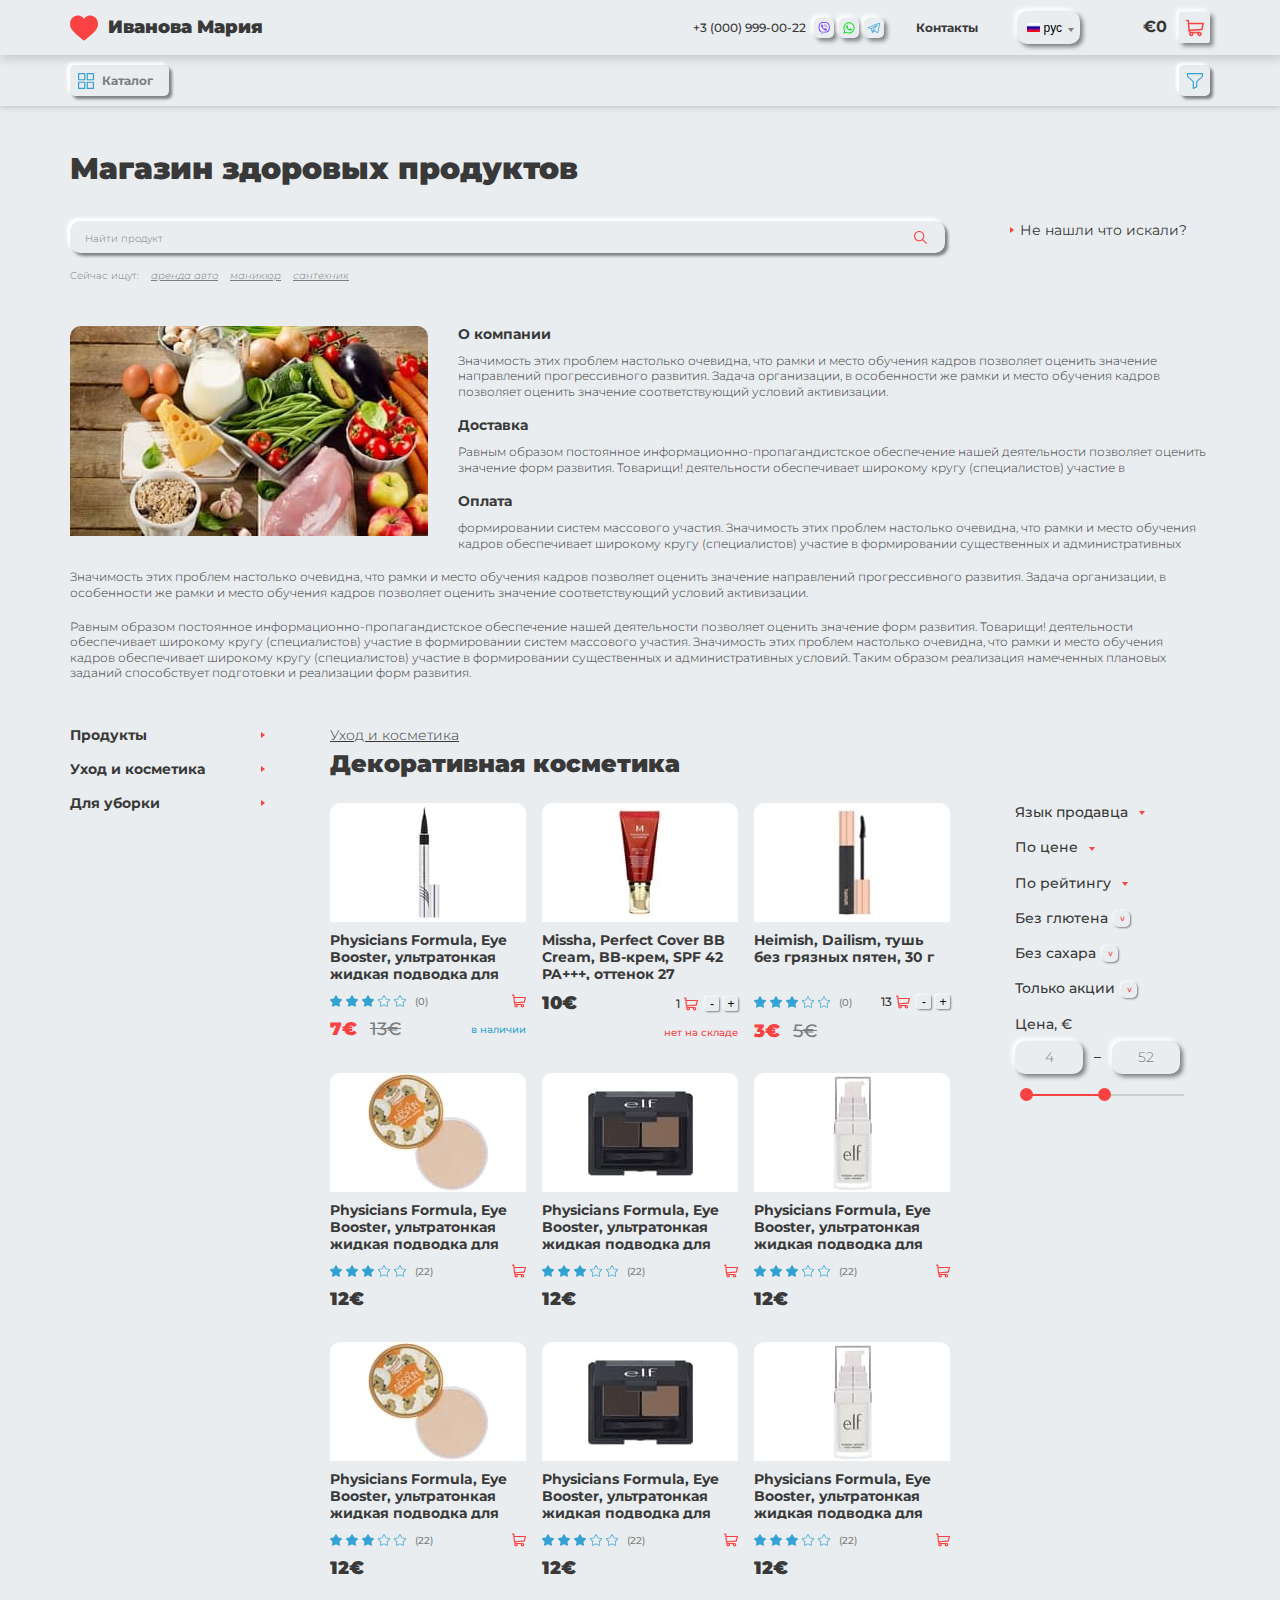
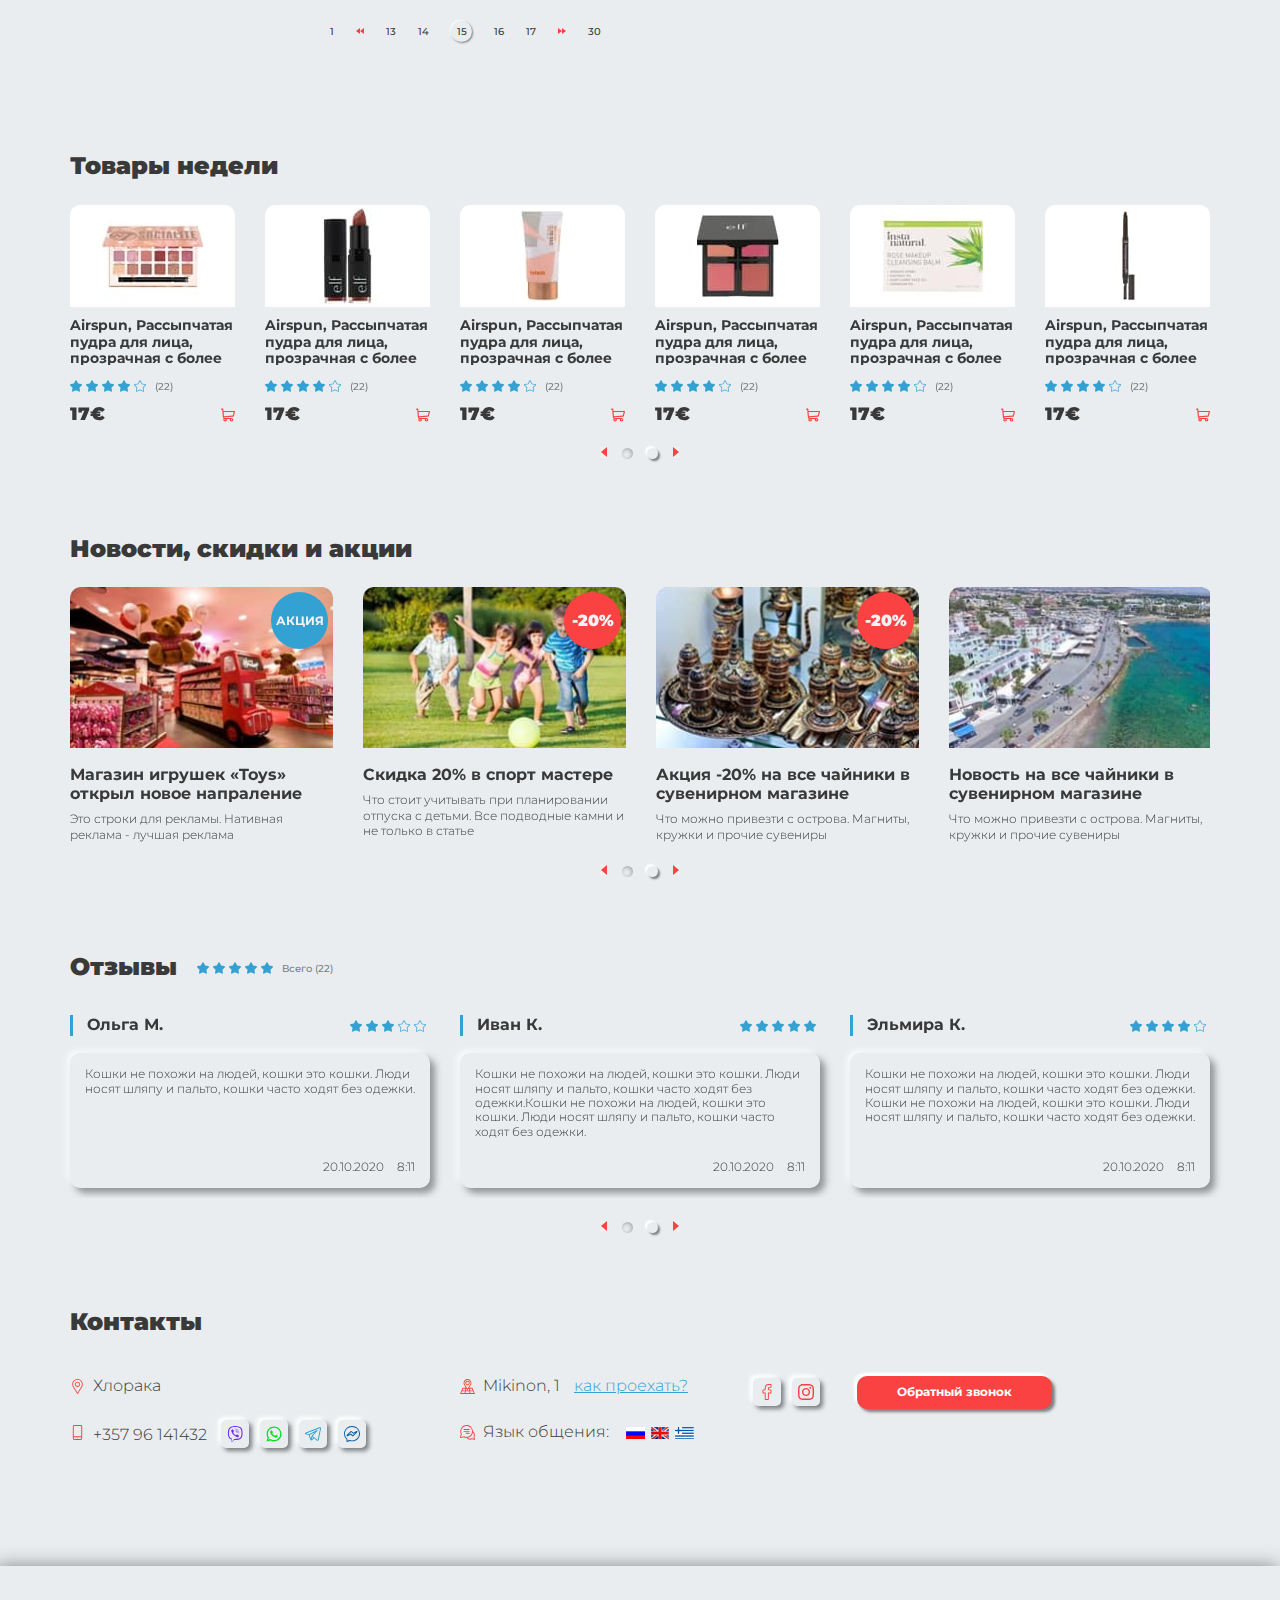
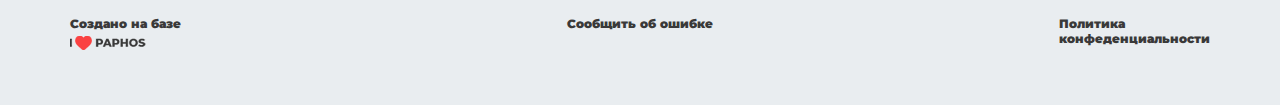
==== commit 5259fb87: "Add files via upload" ====
--- a/index.html
+++ b/index.html
@@ -19,7 +19,6 @@
 
 	<!-- BEGIN HEADER -->
 	<header class="header">
-		
 		<div class="container ">
 			<a href="#" class="mm-toggle burger header__burger">
 				<div class="burger__icon"></div>
@@ -102,6 +101,13 @@
 			<div class="mobile-navbar__overlay mm-toggle"></div>
 		</div>
 	</header>
+	
+	<div class="fix-menu">
+		<div class="container">
+			<a href="#" class="btn-g"><svg class="icon icon--l icon--info icon-grid"><use xlink:href="img/sprite.svg#grid"></use></svg>Каталог</a>
+			<a href="#" class="btn-g btn-g--icon"><svg class="icon icon--info icon-filter"><use xlink:href="img/sprite.svg#filter"></use></svg></a>
+		</div>
+	</div>
 	<!-- HEADER EOF   -->
 
 	<!-- BEGIN MAIN -->
@@ -199,7 +205,7 @@
 						<!-- BEGIN CARDS LIST -->
 						<div class="ct-content__left">
 							<div class="card-list row">
-								<div class="col-xl-4 col-lg-6 col-md-4">
+								<div class="col-xl-4 col-sm-6">
 									<div class="card">
 										<div class="card__img">
 											<a href="#">
@@ -239,7 +245,7 @@
 										</div>
 									</div>
 								</div>
-								<div class="col-xl-4 col-lg-6 col-md-4">
+								<div class="col-xl-4 col-sm-6">
 									<div class="card">
 										<div class="card__img">
 											<a href="#">
@@ -274,7 +280,7 @@
 										</div>
 									</div>
 								</div>
-								<div class="col-xl-4 col-lg-6 col-md-4">
+								<div class="col-xl-4 col-sm-6">
 									<div class="card">
 										<div class="card__img">
 											<a href="#">
@@ -319,7 +325,7 @@
 										</div>
 									</div>
 								</div>
-								<div class="col-xl-4 col-lg-6 col-md-4">
+								<div class="col-xl-4 col-sm-6">
 									<div class="card">
 										<div class="card__img">
 											<a href="#">
@@ -359,7 +365,7 @@
 										</div>
 									</div>
 								</div>
-								<div class="col-xl-4 col-lg-6 col-md-4">
+								<div class="col-xl-4 col-sm-6">
 									<div class="card">
 										<div class="card__img">
 											<a href="#">
@@ -399,7 +405,7 @@
 										</div>
 									</div>
 								</div>
-								<div class="col-xl-4 col-lg-6 col-md-4">
+								<div class="col-xl-4 col-sm-6">
 									<div class="card">
 										<div class="card__img">
 											<a href="#">
@@ -439,7 +445,7 @@
 										</div>
 									</div>
 								</div>
-								<div class="col-xl-4 col-lg-6 col-md-4">
+								<div class="col-xl-4 col-sm-6">
 									<div class="card">
 										<div class="card__img">
 											<a href="#">
@@ -479,7 +485,7 @@
 										</div>
 									</div>
 								</div>
-								<div class="col-xl-4 col-lg-6 col-md-4">
+								<div class="col-xl-4 col-sm-6">
 									<div class="card">
 										<div class="card__img">
 											<a href="#">
@@ -519,7 +525,7 @@
 										</div>
 									</div>
 								</div>
-								<div class="col-xl-4 col-lg-6 col-md-4">
+								<div class="col-xl-4 col-sm-6">
 									<div class="card">
 										<div class="card__img">
 											<a href="#">
@@ -1163,7 +1169,7 @@
 				<h2>Контакты</h2>
 
 				<div class="contacts-wrap row">
-					<div class="col-xl-4 col-lg-3">
+					<div class="col-xl-4 col-lg-3 col-md-6">
 						<div class="contacts-item">
 							<svg class="icon icon-pin"><use xlink:href="img/sprite.svg#pin"></use></svg>
 							<span class="contacts-item__txt">Хлорака</span>
@@ -1180,7 +1186,7 @@
 							</div>
 						</div>
 					</div>
-					<div class="col-xl-3 col-lg-4 ">
+					<div class="col-xl-3 col-lg-4 col-md-6">
 						<div class="contacts-item">
 							<svg class="icon icon-address"><use xlink:href="img/sprite.svg#address"></use></svg>
 							<span class="contacts-item__txt">Mikinon, 1</span> <a href="#" class="link">как проехать?</a>
@@ -1195,9 +1201,9 @@
 							</span>
 						</div>
 					</div>
-					<div class="col-xl-4 col-lg-5 ">
-						<div class="contacts-item">
-							<div class="d-flex align-items-center">
+					<div class="col-xl-4 col-lg-5 col-md-6">
+						<div class="contacts-item contacts-item--n-icon">
+							<div class="d-sm-flex align-items-center">
 								<div class="social social--lg">
 									<a href="#" class="social__btn"><svg class="icon icon-facebook"><use xlink:href="img/sprite.svg#facebook"></use></svg></a>
 									<a href="#" class="social__btn"><svg class="icon icon-instagram"><use xlink:href="img/sprite.svg#instagram"></use></svg></a>
@@ -1218,17 +1224,17 @@
 	<!-- BEGIN FOOTER -->
 	<footer class="footer">
 		
-		<div class="wrapper">
-			<div class="footer__wrap">
-				<div class="footer__item">
-					<div class="footer__txt">Создано на базе </div>
+		<div class="container">
+			<div class="row">
+				<div class="col-md-4 footer__item">
+					<span class="footer__txt">Создано на базе </span>
 					<div class="footer__logo"><a href="#"><img src="img/footer-logo.png" alt=""></a></div>
 				</div>
-				<div class="footer__item">
-					<div class="footer__txt"><a href="#">Сообщить об ошибке</a></div>
-				</div>
-				<div class="footer__item">
-					<div class="footer__txt"><a href="#">Политика <br>конфеденциальности</a></div>
+				<div class="col-md-4 footer__item text-center">
+					<span class="footer__txt"><a href="#">Сообщить об ошибке</a></span>
+				</div>
+				<div class="col-md-4 footer__item text-right">
+					<span class="footer__txt"><a href="#">Политика <br>конфеденциальности</a></span>
 				</div>
 			</div>
 		</div>
--- a/css/app.css
+++ b/css/app.css
@@ -2,9 +2,9 @@
  * By: Pit Orel
  * E-mail: orel-1993@yandex.ru
  * Vk: https://vk.com/pit_orel
- */a,abbr,acronym,address,applet,article,aside,audio,b,big,blockquote,body,canvas,caption,center,cite,code,dd,del,details,dfn,div,dl,dt,em,embed,fieldset,figcaption,figure,footer,form,h1,h2,h3,h4,h5,h6,header,hgroup,html,i,iframe,img,ins,kbd,label,legend,li,main,mark,menu,nav,object,ol,output,p,pre,q,ruby,s,samp,section,small,span,strike,strong,sub,summary,sup,table,tbody,td,tfoot,th,thead,time,tr,tt,u,ul,var,video{margin:0;padding:0;border:0;font-size:100%}article,aside,details,figcaption,figure,footer,header,hgroup,main,menu,nav,section{display:block}blockquote,q{quotes:none}blockquote:after,blockquote:before,q:after,q:before{content:'';content:none}table{border-collapse:collapse;border-width:0;padding:0;margin:0}html{height:100%;-webkit-text-size-adjust:none;-ms-text-size-adjust:none;font-size:62.5%;box-sizing:border-box;-ms-overflow-style:scrollbar}input,textarea{color:#333;outline:0;border-radius:0;-moz-border-radius:0;-webkit-border-radius:0;-webkit-appearance:none}button,input[type=button],input[type=submit]{cursor:pointer;-webkit-appearance:none;outline:0}input::-ms-clear{display:none}form,td{margin:0;padding:0}a{font-family:inherit;transition:.2s linear;text-decoration:none;outline:0;-webkit-tap-highlight-color:transparent;-webkit-tap-highlight-color:transparent;color:#393939}*,:after,:before{box-sizing:border-box}:active,:focus,a:active,a:focus{outline:0}html.lock,html.lock body{overflow:hidden}body{margin:0;padding:0;position:relative;-webkit-font-smoothing:antialiased;-moz-osx-font-smoothing:grayscale;color:#393939;font:300 1.2rem/1.3 Montserrat,Arial,sans-serif;background:#e9edf0;min-height:100%;display:-ms-flexbox;display:flex}.header{width:100%;min-width:32rem;text-align:left;-ms-flex-negative:0;flex-shrink:0;box-shadow:.1rem .3rem 1rem .1rem rgba(0,0,0,.15);background-color:#e9edf0}.header>.container{display:-ms-flexbox;display:flex;-ms-flex-align:center;align-items:center;height:5.5rem}.header__logo{-ms-flex:none;flex:none;margin-right:auto}.header__phone{margin-right:.8rem}.logo{display:-ms-flexbox;display:flex;-ms-flex-align:center;align-items:center}.logo .icon{-ms-flex:none;flex:none;font-size:2.8rem;display:block;color:#fa4242;margin-right:1rem}.logo__text{font-weight:900;font-size:1.8rem}.logo:hover{text-decoration:none}.basket{display:-ms-flexbox;display:flex;-ms-flex-align:center;align-items:center;margin-left:6.3rem}.basket__button{position:relative;width:3.1rem;height:3.1rem;border-radius:.2rem;background-color:#e9edf0;text-align:center;display:-ms-flexbox;display:flex;-ms-flex-align:center;align-items:center;-ms-flex-pack:center;justify-content:center;padding:0;border:none;-ms-flex:none;flex:none;box-shadow:.3rem .3rem .4rem rgba(57,57,57,.6),-.3rem -.3rem .4rem #fff}.basket__button:hover{text-decoration:none}.basket__button .icon{display:block;color:#fa4242;font-size:1.8rem}.basket__price{-ms-flex:none;flex:none;margin-right:1.2rem;font-size:1.6rem;font-weight:700}.basket__kbd{position:absolute;bottom:-.4rem;right:-.5rem;min-width:1.1rem;height:1.1rem;text-align:center;line-height:1.2rem;border-radius:.2rem;background-color:#e9edf0;font-size:.8rem;font-weight:500}.basket.is-active .basket__button{background-color:#fa4242}.basket.is-active .basket__button .icon{color:#fff}.lang{margin-left:3.9rem}.lang__button{border-radius:1rem;background-color:#e9edf0;text-align:center;display:-ms-flexbox;display:flex;-ms-flex-align:center;align-items:center;-ms-flex-pack:center;justify-content:center;border:none;height:3.3rem;line-height:normal;padding:0 1.8rem 0 1rem;white-space:nowrap;-ms-flex:none;flex:none;font-size:1.2rem;font-weight:500;position:relative;box-shadow:.3rem .3rem .4rem rgba(57,57,57,.6),-.3rem -.3rem .4rem #fff}.lang__button:after{content:'';display:block;position:absolute;top:50%;right:.8rem;margin-right:-.2rem;width:0;height:0;border-style:solid;border-width:.4rem .35rem 0;border-color:#7d7d7d transparent transparent}.lang__button img{margin-right:.4rem}.main-menu{list-style:none;margin:0;padding:0;display:-ms-flexbox;display:flex}.main-menu__item{margin-left:3.2rem}.main-menu__link{color:#393939;font-size:1.2rem;font-weight:700}.social__btn{display:-ms-inline-flexbox;display:inline-flex;vertical-align:middle;margin-right:.2rem;-ms-flex-align:center;align-items:center;-ms-flex-pack:center;justify-content:center;box-shadow:.3rem .3rem .4rem rgba(57,57,57,.6),-.3rem -.3rem .4rem #fff;border-radius:.5rem;background-color:#e9edf0;width:2rem;height:2rem}.social__btn:last-child{margin-right:0}.social__btn .icon{display:block;font-size:1.2rem}.social__btn .icon-viber{color:#712bff}.social__btn .icon-whatsapp{color:#00e11a}.social__btn .icon-telegram{color:#34a1d3}.social__btn .icon-facebook-messenger{color:#005aa4}.social__btn .icon-facebook,.social__btn .icon-instagram{color:#fa4242}.social--inline{display:inline-block;vertical-align:middle;position:relative;top:-.2rem}.social--lg .social__btn{width:2.8rem;height:2.8rem;margin-right:.7rem}.social--lg .social__btn .icon{font-size:1.6rem}.phone{font-size:1.2rem;font-weight:500;white-space:nowrap}.mobile-navbar__container{background:#373745;width:30rem;position:absolute;top:0;height:100%;z-index:100;max-height:100%;transition:.2s linear;-webkit-transform:translateX(-100%);-ms-transform:translateX(-100%);transform:translateX(-100%);overflow:hidden;overflow-y:auto}.mobile-navbar__header{padding:2rem;border-bottom:.1rem solid rgba(255,255,255,.13);display:-ms-flexbox;display:flex;-ms-flex-align:center;align-items:center}.mobile-navbar__main{padding:3.5rem 2rem}.mobile-navbar__footer{padding:3.5rem 2rem;border-top:.1rem solid rgba(255,255,255,.13);text-align:center}.mobile-navbar__close{margin-left:auto;width:3rem;height:3rem;position:relative;cursor:pointer}.mobile-navbar__close:after,.mobile-navbar__close:before{content:'';display:block;width:2.5rem;height:.3rem;background:#e6ce42;position:absolute;left:.2rem;top:47%}.mobile-navbar__close:after{-webkit-transform:rotate(-45deg);-ms-transform:rotate(-45deg);transform:rotate(-45deg)}.mobile-navbar__close:before{-webkit-transform:rotate(45deg);-ms-transform:rotate(45deg);transform:rotate(45deg)}.mobile-navbar__overlay{background:rgba(55,55,69,.5);position:absolute;top:0;left:0;right:0;bottom:0;z-index:99;opacity:0;-webkit-transform:translateX(-100%);-ms-transform:translateX(-100%);transform:translateX(-100%);transition:opacity .2s ease-in-out,transform .1ms ease-in-out .2s,-webkit-transform .1ms ease-in-out .2s}.mobile-navbar .phone__link{font-size:1.8rem;color:#fff;font-weight:600}.mobile-navbar .phone__link:hover{text-decoration:none}.mobile-navbar .social{margin-top:1.5rem;font-size:0}.mobile-navbar .social__link{display:inline-block;vertical-align:middle;line-height:3rem;text-align:center;font-size:1.4rem;color:#fff;font-weight:600;width:3rem;height:3rem;background:rgba(255,255,255,.1);border-radius:50%;margin:.7rem}.mobile-navbar.is-open{position:fixed;top:0;left:0;right:0;height:100%;z-index:9999}.mobile-navbar.is-open .mobile-navbar__container{-webkit-transform:translateX(0);-ms-transform:translateX(0);transform:translateX(0);box-shadow:2px 0 6px rgba(51,51,51,.26)}.mobile-navbar.is-open .mobile-navbar__overlay{opacity:1;-webkit-transform:translateX(0);-ms-transform:translateX(0);transform:translateX(0);transition:opacity .2s ease-in-out}.mobile-menu{text-align:center}.mobile-menu__link{display:block;padding:1.5rem;font-size:1.8rem;color:#fff;font-weight:400}.mobile-menu__link:hover{text-decoration:none}.search-button{box-shadow:.3rem .3rem .4rem rgba(57,57,57,.6),-.3rem -.3rem .4rem #fff;padding:0;border:none;height:3.1rem;width:3.1rem;font-size:0;border-radius:.5rem;line-height:normal;display:none}.search-button .icon{font-size:1.5rem;color:#fa4242}.burger{height:3.1rem;width:3.1rem;cursor:pointer;position:relative;display:none;background-color:#e9edf0;border-radius:.5rem;box-shadow:.3rem .3rem .4rem rgba(57,57,57,.6),-.3rem -.3rem .4rem #fff;padding:0;margin-right:1.4rem}.burger__icon{width:1.4rem;position:absolute;top:50%;left:50%;height:.2rem;border-radius:.1rem;background-color:#fa4242;-webkit-transform:translate(-50%,-50%) rotate(0);-ms-transform:translate(-50%,-50%) rotate(0);transform:translate(-50%,-50%) rotate(0);transition:.5s}.burger__icon:after,.burger__icon:before{content:"";position:absolute;height:inherit;border-radius:.1rem;background-color:#fa4242;margin:auto;width:100%;transition:.5s}.burger__icon:before{top:-.5rem;left:0;-webkit-transform-origin:left;-ms-transform-origin:left;transform-origin:left}.burger__icon:after{bottom:-.5rem;right:0;-webkit-transform-origin:right;-ms-transform-origin:right;transform-origin:right}.burger.is-active .burger__icon{-webkit-transform:translate(-50%,-50%) rotate(135deg);-ms-transform:translate(-50%,-50%) rotate(135deg);transform:translate(-50%,-50%) rotate(135deg)}.burger.is-active .burger__icon:before{top:0;width:50%;-webkit-transform:translateX(100%) rotate(-90deg);-ms-transform:translateX(100%) rotate(-90deg);transform:translateX(100%) rotate(-90deg)}.burger.is-active .burger__icon:after{bottom:0;width:50%;-webkit-transform:translateX(-100%) rotate(-90deg);-ms-transform:translateX(-100%) rotate(-90deg);transform:translateX(-100%) rotate(-90deg)}.main-wrapper{padding:0;min-width:32rem;position:relative;overflow:hidden;opacity:1;-ms-flex:1 1 auto;flex:1 1 auto;display:-ms-flexbox;display:flex;-ms-flex-flow:column nowrap;flex-flow:column nowrap;min-height:100vh;width:100%}.main{width:100%;min-width:32rem;text-align:left;-ms-flex:1 1 auto;flex:1 1 auto}.wrapper{width:100%;min-width:32rem;max-width:122rem;padding:0 4rem;margin:0 auto;position:relative}.wrap{margin-top:4.5rem;margin-bottom:3.4rem}.section{margin-top:11rem;margin-bottom:11rem}.section__head .rating{margin-top:.8rem;margin-left:2rem}.title{font-size:3rem;font-weight:900}.search-block{display:-ms-flexbox;display:flex;margin-bottom:4.4rem}.search-block__form{-ms-flex:1;flex:1;position:relative}.search-block__info{margin-left:6.5rem;width:20rem}.search-block__input{height:3.2rem;border-radius:1rem;background-color:#e9edf0;box-shadow:.3rem .3rem .3rem rgba(57,57,57,.6),-.3rem -.3rem .3rem #fff;border:none;width:100%;font-size:1.4rem;font-weight:400;padding:0 1.5rem;line-height:normal;font-family:Montserrat}.search-block__input:-ms-input-placeholder{color:#7d7d7d;font-size:1rem;font-weight:300}.search-block__input::-moz-placeholder{color:#7d7d7d;font-size:1rem;font-weight:300}.search-block__input::-webkit-input-placeholder{color:#7d7d7d;font-size:1rem;font-weight:300}.search-block__input::-ms-input-placeholder{color:#7d7d7d;font-size:1rem;font-weight:300}.search-block__input::placeholder{color:#7d7d7d;font-size:1rem;font-weight:300}.search-block__icon{position:absolute;top:1rem;right:1.8rem}.search-block__icon .icon{display:block;color:#fa4242;font-size:1.3rem}.text-field{margin-top:1.5rem;font-size:1rem}.text-field__link,.text-field__title{display:inline-block;vertical-align:middle;margin-right:.9rem;font-weight:300;color:#7d7d7d}.text-field__link{font-style:italic;text-decoration:underline}.text-field__link:hover{text-decoration:none}.list{list-style:none}.list li{padding-left:1rem;position:relative;font-size:1.4rem}.list li:before{content:'';display:block;position:absolute;top:50%;left:0;margin-top:-.3rem;width:0;height:0;border-style:solid;border-width:.35rem 0 .35rem .4rem;border-color:transparent transparent transparent #fa4242}.section-about{margin-bottom:4.5rem}.about{overflow:hidden}.about__img{float:left;margin:0 3rem 2.5rem 0}.about__img img{border-radius:1rem 1rem 0 0;display:block}.about h6{font-weight:700;font-size:1.4rem;margin:0 0 1rem}.ct-main{display:-ms-flexbox;display:flex;-ms-flex-align:start;align-items:flex-start}.ct-sidebar{-ms-flex:none;flex:none;width:19.5rem;margin-right:6.5rem}.ct-content{-ms-flex:1;flex:1}.ct-content__wrap{display:-ms-flexbox;display:flex;-ms-flex-align:start;align-items:flex-start}.ct-content__left{-ms-flex:1;flex:1}.ct-content__right{width:19.5rem;margin-left:6.5rem;-ms-flex:none;flex:none}.ct-menu__item{margin-bottom:1.6rem}.ct-menu__item.is-active .ct-menu__link:after{-webkit-transform:rotate(90deg);-ms-transform:rotate(90deg);transform:rotate(90deg)}.ct-menu__item.is-active>ul{display:block}.ct-menu__link{position:relative;display:block;font-size:1.4rem;font-weight:700;padding-right:1rem}.ct-menu__link:after{content:'';display:block;position:absolute;top:50%;right:0;margin-top:-.3rem;width:0;height:0;border-style:solid;border-width:.35rem 0 .35rem .4rem;border-color:transparent transparent transparent #fa4242;transition:.2s linear}.ct-menu ul{display:none;margin:1.8rem 0 1.8rem 1.4rem;font-size:1.2rem;font-weight:500}.ct-menu ul li{margin-bottom:1.5rem;position:relative}.ct-menu ul li.is-active{font-weight:700}.ct-menu ul li.is-active:before{content:'';display:block;position:absolute;top:50%;left:-1rem;margin-top:-.3rem;width:0;height:0;border-style:solid;border-width:.35rem 0 .35rem .4rem;border-color:transparent transparent transparent #fa4242}.cat-name{font-size:1.4rem;font-weight:300;margin-bottom:.6rem}.cat-name a{text-decoration:underline}.cat-name a:hover{text-decoration:none}.ct-filter-menu li{margin-bottom:1.7rem}.ct-filter-menu a{color:#393939;font-size:1.4rem;font-weight:500}.ct-filter-menu a.is-active .caret{box-shadow:.1rem .1rem .2rem rgba(57,57,57,.6),-.1rem -.1rem .2rem #fff;background-color:#e9edf0;text-align:center;line-height:1.2rem}.ct-filter-menu a.is-active .caret:after{content:'\003E';border:none!important;color:#fa4242;height:auto;width:auto;font-family:Montserrat;font-size:1rem;font-weight:500;text-align:center;-webkit-transform:rotate(90deg);-ms-transform:rotate(90deg);transform:rotate(90deg);position:static}.ct-filter__title{margin-bottom:.8rem;color:#393939;font-size:1.4rem;font-weight:500}.caret{width:1.6rem;height:1.6rem;border-radius:.5rem;position:relative;display:inline-block;vertical-align:middle;margin-left:.2rem}.caret:after{content:'';display:inline-block;position:absolute;top:50%;left:50%;-webkit-transform:translate(-50%,-50%);-ms-transform:translate(-50%,-50%);transform:translate(-50%,-50%);width:0;height:0;border-style:solid;border-width:.4rem .35rem 0;border-color:#fa4242 transparent transparent}.card-list.row{margin-left:-.8rem;margin-right:-.8rem}.card-list.row [class^=col]{padding-left:.8rem;padding-right:.8rem}.card{margin-bottom:3.2rem}.card__img{background:#fff;height:11.9rem;display:-ms-flexbox;display:flex;-ms-flex-align:center;align-items:center;-ms-flex-pack:center;justify-content:center;border-radius:1rem 1rem 0 0;position:relative;overflow:hidden;margin-bottom:1rem}.card__img:hover .card__more{opacity:1}.card__img img{max-height:100%}.card__more{position:absolute;top:0;left:0;right:0;bottom:0;background-color:rgba(57,57,57,.6);display:-ms-flexbox;display:flex;-ms-flex-align:center;align-items:center;-ms-flex-pack:center;justify-content:center;-ms-flex-direction:column;flex-direction:column;color:#e9edf0;opacity:0;transition:.2s linear;font-size:1.2rem;font-weight:500}.card__more .icon{font-size:2.6rem;margin-bottom:.3rem}.card__title{font-size:1.4rem;font-weight:700;height:4.8rem;overflow:hidden;line-height:1.2;margin-bottom:1.4rem}.card__grid{display:-ms-flexbox;display:flex;-ms-flex-align:center;align-items:center;-ms-flex-pack:justify;justify-content:space-between;margin-top:1.2rem}.card__buy{margin-left:auto}.card__basket .icon{font-size:1.4rem;display:block;color:#fa4242}.card__price .price-value{font-size:1.8rem;font-weight:900;line-height:1.1;margin-right:1rem}.card__price .price-value--sale{color:#fa4242}.card__price .price-old{margin-right:.5rem;color:#7d7d7d;font-size:1.8rem;font-weight:500;text-decoration:line-through;line-height:1.1}.card__aviable{color:#34a1d3;font-size:1rem;font-weight:500;margin-left:auto}.card__aviable--red{color:#fa4242}.card .counter{display:-ms-flexbox;display:flex;-ms-flex-align:center;align-items:center}.card .counter__btn{margin-left:.5rem}.card .counter .card__basket{margin-right:.2rem;margin-left:.4rem}.card .counter__input{font-size:1.2rem;font-weight:500}.card-slider .card{margin-bottom:0}.card-slider .card__img{height:10.2rem}.rating{display:-ms-flexbox;display:flex;-ms-flex-align:center;align-items:center}.rating__stars{white-space:nowrap;font-size:0}.rating__stars .icon{font-size:1.2rem;color:#34a1d3;margin-right:.4rem}.rating__value{font-size:1rem;color:#7d7d7d;font-weight:500;margin-left:.5rem;padding-top:.1rem}.counter__btn{width:1.4rem;height:1.4rem;border-radius:.2rem;background-color:#e9edf0;border:none;padding:0;margin:0;font-size:1.2rem;font-weight:500;box-shadow:.1rem .1rem .2rem rgba(57,57,57,.6),-.1rem -.1rem .2rem #fff}.news-inner__img{position:relative;margin-bottom:1.7rem}.news-inner__img img{border-radius:1rem 1rem 0 0}.news-inner__title{margin-bottom:.8rem}.news-inner p{font-size:1.2rem;font-weight:300;margin-bottom:0}.sticker{position:absolute;top:.5rem;right:.5rem;width:5.7rem;height:5.7rem;text-align:center;white-space:nowrap;line-height:5.7rem;border-radius:50%;color:#f3f3f3;font-size:1.2rem;font-weight:700;text-transform:uppercase}.sticker--action{background-color:#34a1d3}.sticker--sale{font-weight:900;font-size:1.6rem;background-color:#fa4242}.card-slider,.news-slider,.reviews-slider{overflow:hidden}.card-slider .slick-list,.news-slider .slick-list,.reviews-slider .slick-list{margin:0 -1.5rem}.card-slider__item,.news-slider__item,.reviews-slider__item{padding:0 1.5rem}.reviews-slider{overflow:visible}.reviews-inner{margin-top:1rem;margin-bottom:1rem}.reviews-inner__top{display:-ms-flexbox;display:flex;-ms-flex-align:center;align-items:center;-ms-flex-pack:justify;justify-content:space-between;border-left:.3rem solid #34a1d3;padding-left:1.4rem;margin-bottom:1.7rem}.reviews-inner__name{font-size:1.6rem;font-weight:700}.reviews-inner__body{display:-ms-flexbox;display:flex;-ms-flex-direction:column;flex-direction:column;height:13.5rem;padding:1.4rem 1.5rem;border-radius:1rem;background-color:#e9edf0;box-shadow:.5rem .5rem .7rem rgba(57,57,57,.5),-.3rem -.3rem .6rem rgba(255,255,255,.8)}.reviews-inner__text{width:100%;margin-bottom:2rem;line-height:1.2;max-height:7.2rem;overflow:hidden}.reviews-inner__date{margin-top:auto;text-align:right}.reviews-inner__date .time{margin-left:1rem}.contacts-wrap{padding-top:1rem;margin-bottom:-2.5rem}.contacts-item{font-size:1.6rem;font-weight:300;position:relative;padding-left:2.3rem;margin-bottom:1.5rem;margin-top:.5rem}.contacts-item>.icon{font-size:1.5rem;display:block;position:absolute;left:0;top:.3rem;color:#fa4242}.contacts-item__txt{margin-right:1rem;margin-bottom:1rem;display:inline-block}.contacts-item__button{margin-left:3rem}.contacts-item .link{color:#34a1d3;text-decoration:underline}.contacts-item .link:hover{text-decoration:none}.lang-row{display:inline-block;vertical-align:middle;font-size:0}.lang-row span{display:inline-block;vertical-align:middle;margin:0 .3rem}.h1,.h2,.h3,.h4,.h5,.h6,h1,h2,h3,h4,h5,h6{margin-top:0;margin-bottom:2.4rem;line-height:1.2}.h1,h1{font-size:3rem;font-weight:900}.h2,h2{font-size:2.4rem;font-weight:900}.h3,h3{font-size:1.6rem;font-weight:700}.h4,h4{font-size:2.5rem;font-weight:700}.h5,h5{font-size:1.8rem;font-weight:700}.h6,h6{font-size:1.6rem;font-weight:700}a:hover{text-decoration:underline}p{margin-bottom:1.8rem}ol,ul{margin:0;list-style:none;padding:0}blockquote{border-left:.2rem solid rgba(57,57,57,.5);margin-bottom:2rem;padding:1rem 0 1rem 2rem}img{display:block;max-width:100%}.text-left{text-align:left}.text-center{text-align:center}.text-right{text-align:right}.nowrap{white-space:nowrap}.word-break{word-break:break-all}.ttu{text-transform:uppercase}.italic{font-style:italic}.font-700{font-weight:700}.margin>:last-child{margin-bottom:0}.margin>:first-child{margin-top:0}.tab-cont{display:block}.tab-cont.is-hidden{display:none}.breadcrumbs__link{color:#393939;text-decoration:underline}.breadcrumbs__link:hover{text-decoration:none}.box-paging{margin-top:1rem}.slick-nav{position:relative}.slick-nav__wrap{position:absolute;top:2rem;width:100%;display:-ms-flexbox;display:flex;-ms-flex-pack:center;justify-content:center;-ms-flex-align:center;align-items:center}.slick-nav .slick-arrow{border:none;text-indent:-999px;overflow:hidden;padding:0;height:1.1rem;width:.6rem;margin:0 .8rem}.slick-nav .slick-prev{-ms-flex-order:1;order:1;position:relative}.slick-nav .slick-prev:after{width:0;height:0;border-style:solid;border-width:.55rem .6rem .55rem 0;border-color:transparent #fa4242 transparent transparent;content:'';display:block;position:absolute;top:50%;left:50%;-webkit-transform:translate(-50%,-50%);-ms-transform:translate(-50%,-50%);transform:translate(-50%,-50%)}.slick-nav .slick-next{-ms-flex-order:3;order:3;position:relative}.slick-nav .slick-next:after{width:0;height:0;border-style:solid;border-width:.55rem 0 .55rem .6rem;border-color:transparent transparent transparent #fa4242;content:'';display:block;position:absolute;top:50%;left:50%;-webkit-transform:translate(-50%,-50%);-ms-transform:translate(-50%,-50%);transform:translate(-50%,-50%)}.slick-nav .slick-dots{-ms-flex-order:2;order:2}.slick-dots{list-style:none}.slick-dots li{margin:0 .7rem!important;font-size:0}.slick-dots li.slick-active button{box-shadow:inset -.1rem .1rem .4rem rgba(0,0,0,.31);background-color:#e9edf0}.slick-dots button{border:none;width:1.1rem;height:1.1rem;padding:0;background-color:#e9edf0;border-radius:50%;box-shadow:.2rem .2rem .2rem rgba(57,57,57,.6),-.2rem -.2rem .2rem #fff;text-indent:-999px;overflow:hidden}.paging-list{display:-ms-flexbox;display:flex;-ms-flex-align:center;align-items:center;-ms-flex-wrap:wrap;flex-wrap:wrap}.paging-list__item{margin-right:2.2rem}.paging-list__item.paging-prev .paging-list__link{display:-ms-flexbox;display:flex;-ms-flex-align:center;align-items:center}.paging-list__item.paging-prev .paging-list__link:after,.paging-list__item.paging-prev .paging-list__link:before{width:0;height:0;border-style:solid;border-width:.35rem .4rem .35rem 0;border-color:transparent #fa4242 transparent transparent;content:'';display:inline-block;vertical-align:middle}.paging-list__item.paging-next .paging-list__link{display:-ms-flexbox;display:flex;-ms-flex-align:center;align-items:center}.paging-list__item.paging-next .paging-list__link:after,.paging-list__item.paging-next .paging-list__link:before{width:0;height:0;border-style:solid;border-width:.35rem 0 .35rem .4rem;border-color:transparent transparent transparent #fa4242;content:'';display:inline-block;vertical-align:middle}.paging-list__link{height:2.1rem;text-align:center;line-height:2.1rem;font-size:1rem;display:inline-block;vertical-align:middle;font-weight:500}.paging-list__link.is-active{min-width:2.1rem;border-radius:2.1rem;box-shadow:.1rem .1rem .2rem rgba(57,57,57,.6),-.1rem -.1rem .2rem #fff}.paging-list__link:hover{text-decoration:none}.range__row{display:-ms-flexbox;display:flex;margin-left:-1rem;margin-right:-1rem;-ms-flex-align:center;align-items:center}.range__item{width:8.8rem;padding-left:1rem;padding-right:1rem;margin-bottom:2rem}.range__item input{height:3.3rem;border-radius:1rem;background-color:#e9edf0;border:none;font-size:1.4rem;font-weight:300;color:#7d7d7d;font-family:Montserrat;text-align:center;box-shadow:.3rem .3rem .4rem rgba(57,57,57,.6),-.3rem -.3rem .4rem #fff;padding:0 1rem;width:100%}.range__devider{width:.7rem;height:.1rem;margin:0 .1rem 2rem;background:#393939}.range-scroll{margin:0 7px 25px;background-color:#c9cecf;height:.2rem;position:relative;max-width:16.2rem}.range-scroll .ui-slider-range{background-color:#fa4242;height:.2rem;position:relative}.range-scroll .ui-slider-handle{width:1.3rem;height:1.3rem;background-color:#fa4242;display:block;position:absolute;top:-6px;border-radius:50%;margin-left:-7px;cursor:pointer}.range-scroll .ui-slider-handle span{position:absolute;bottom:-18px;left:50%;width:50px;text-align:center;font-size:10px;margin-left:-25px;font-weight:500;color:#94a6aa}.loaded .main-wrapper{visibility:hidden;opacity:0;transition:opacity .3s}.loaded .icon-load{display:-ms-flexbox;display:flex}.icon-load{position:fixed;top:0;left:0;right:0;bottom:0;z-index:1045;display:none;-ms-flex-pack:center;justify-content:center;-ms-flex-align:center;align-items:center;width:auto;background:#fff}.ball{width:3rem;height:3rem;border-radius:1.5rem;background:#fff;opacity:.3}.a{margin-right:1rem;-webkit-animation:.7s ease-out infinite alternate ball-a;animation:.7s ease-out infinite alternate ball-a}.b{margin-right:1rem;-webkit-animation:.7s ease-out .2s infinite alternate ball-b;animation:.7s ease-out .2s infinite alternate ball-b}.c{-webkit-animation:.7s ease-out .4s infinite alternate ball-c;animation:.7s ease-out .4s infinite alternate ball-c}@-webkit-keyframes ball-a{from{height:2rem;opacity:.3;background:#fff}to{height:7rem;opacity:1;background:rgba(146,159,178,.2)}}@keyframes ball-a{from{height:2rem;opacity:.3;background:#fff}to{height:7rem;opacity:1;background:rgba(146,159,178,.2)}}@-webkit-keyframes ball-b{from{height:2rem;opacity:.3;background:#fff}to{height:6.5rem;opacity:1;background:#929fb2}}@keyframes ball-b{from{height:2rem;opacity:.3;background:#fff}to{height:6.5rem;opacity:1;background:#929fb2}}@-webkit-keyframes ball-c{from{height:2rem;opacity:.3;background:#fff}to{height:6rem;opacity:1;background:#163654}}@keyframes ball-c{from{height:2rem;opacity:.3;background:#fff}to{height:6rem;opacity:1;background:#163654}}.btn,a.btn{position:relative;display:-ms-inline-flexbox;display:inline-flex;-ms-flex-align:center;align-items:center;-ms-flex-pack:center;justify-content:center;vertical-align:middle;height:3.3rem;padding:0 4rem;color:#fff;font:700 1.2rem/1.4rem Montserrat,Arial,sans-serif;text-align:center;text-decoration:none;border:none;border-radius:1rem;background-color:#fa4242;box-shadow:.3rem .3rem .3rem rgba(57,57,57,.6),-.3rem -.3rem .3rem #fff;cursor:pointer;transition:.2s linear;overflow:hidden}.btn:hover,a.btn:hover{text-decoration:none;color:#fff;background:#f91010}.btn--block,a.btn--block{display:-ms-flexbox;display:flex;width:100%;min-width:none;padding-left:1rem;padding-right:1rem}button.btn,input.btn{display:inline-block}button.btn--block,input.btn--block{display:block;width:100%}.form-field{margin-bottom:2rem;position:relative}.form-input{display:block;width:100%;height:5rem;padding:0 2rem;color:#393939;font:400 1.4rem Montserrat,Arial,sans-serif;border:.1rem solid #bbb;background:#fff;border-radius:0;transition:.2s linear}.form-input:focus:-ms-input-placeholder{opacity:0}.form-input:focus::-moz-placeholder{opacity:0}.form-input:focus::-webkit-input-placeholder{opacity:0}.form-input:focus::-ms-input-placeholder{opacity:0}.form-input:focus::placeholder{opacity:0}.form-input:-ms-input-placeholder{color:#aaa;-ms-transition:opacity .2s linear;transition:opacity .2s linear}.form-input::-moz-placeholder{color:#aaa;-moz-transition:opacity .2s linear;transition:opacity .2s linear}.form-input::-webkit-input-placeholder{color:#aaa;-webkit-transition:opacity .2s linear;transition:opacity .2s linear}.form-input::-ms-input-placeholder{color:#aaa;-ms-transition:opacity .2s linear;transition:opacity .2s linear}.form-input::placeholder{color:#aaa;transition:opacity .2s linear}.form-input.error{border-color:red}.form-input.valid{border-color:green}.form-button{margin-top:2rem}textarea.form-input{height:auto;min-height:15rem;padding-top:1.8rem;padding-bottom:1.8rem;resize:none;overflow:auto}label{display:block;font-weight:600;margin-bottom:.5rem}.checkbox,.radio{display:block;cursor:pointer;font-size:1.4rem;font-weight:400;line-height:normal;margin:0 0 2rem;position:relative}.checkbox input,.radio input{display:none}.checkbox__figure,.radio__figure{position:absolute;top:0;left:0;width:1.8rem;height:1.8rem;background:#fff;border:.1rem solid #bbb;transition:.2s linear}.checkbox__text,.radio__text{min-height:1.8rem;padding-left:2.5rem;min-width:1px}.checkbox input:checked~.checkbox__figure:after{content:'';display:block;position:absolute;z-index:1;left:.4rem;top:.3rem;height:.7rem;width:.9rem;border-left:.2rem solid #393939;border-bottom:.2rem solid #393939;-webkit-transform:rotate(-45deg);-ms-transform:rotate(-45deg);transform:rotate(-45deg)}.checkbox__figure{border-radius:0}.radio input:checked~.radio__figure:after{content:'';display:block;position:absolute;z-index:1;left:.3rem;top:.3rem;height:1rem;width:1rem;border-radius:50%;background:#393939}.radio__figure{border-radius:50%}.jq-selectbox{width:100%;display:block;text-align:left;cursor:pointer;position:relative;vertical-align:middle;z-index:5}.jq-selectbox select{position:absolute;top:0;left:0;width:100%;height:100%;margin:0;padding:0;opacity:0;display:none}.jq-selectbox__select{height:5rem;padding:0 4.5rem 0 2rem;color:#393939;font:400 1.4rem/4.8rem Montserrat,Arial,sans-serif;border:.1rem solid #bbb;background-color:#fff;border-radius:0;transition:.2s linear}.jq-selectbox__select-text{overflow:hidden;-ms-text-overflow:ellipsis;text-overflow:ellipsis;white-space:nowrap;width:100%!important}.jq-selectbox__select-text.placeholder{color:#aaa}.jq-selectbox__trigger{position:absolute;top:0;bottom:0;right:0;width:4rem}.jq-selectbox__trigger-arrow{display:block;position:absolute;top:50%;right:2rem;-webkit-transform:translate(0,-50%);-ms-transform:translate(0,-50%);transform:translate(0,-50%);width:0;height:0;border-style:solid;border-width:.6rem .6rem 0;border-color:#393939 transparent transparent}.jq-selectbox__dropdown{position:absolute;border:.1rem solid #bbb;background-color:#fff;min-width:100%;margin-top:.3rem;top:100%!important;z-index:1;color:#393939}.jq-selectbox__dropdown ul{margin:0;max-height:20rem!important}.jq-selectbox__dropdown li{padding:1rem 2rem;font-size:1.4rem;cursor:pointer;font-weight:400;color:#393939;background:#fff}.jq-selectbox__dropdown li:hover{background:#f9f9f9}.jq-selectbox__dropdown li.sel{color:#fff;background:red}.jq-selectbox__dropdown li.disabled{color:rgba(57,57,57,.6)}.jq-selectbox.dropup .jq-selectbox__dropdown{top:auto!important;bottom:100%!important;margin-top:0;margin-bottom:.3rem}.jq-selectbox__dropdown>ul::-webkit-scrollbar{width:.4rem;background-color:#f3f3f3}.jq-selectbox__dropdown>ul::-webkit-scrollbar-thumb{width:.4rem;background-color:#aaa}.jq-file{display:-ms-inline-flexbox;display:inline-flex;-ms-flex-align:center;align-items:center;width:23rem;position:relative;overflow:hidden}.jq-file input{position:absolute;top:0;right:0;height:auto;margin:0;padding:0;opacity:0;font-size:100px;line-height:1em;cursor:pointer}.jq-file__name{-ms-flex:1;flex:1;-ms-flex-order:1;order:1;text-decoration:underline;font-weight:400;font-size:1.4rem;color:#393939;transition:.2s linear;padding:0 2rem;overflow:hidden;-ms-text-overflow:ellipsis;text-overflow:ellipsis;white-space:nowrap}.jq-file__browse{-ms-flex:none;flex:none;height:5rem;width:5rem;display:-ms-flexbox;display:flex;-ms-flex-align:center;align-items:center;-ms-flex-pack:center;justify-content:center;background-color:#fff;border:.1rem solid #bbb;border-radius:0;font-size:0}.jq-file__browse .icon{font-size:2rem;color:red}.icon{display:inline-block;width:1em;height:1em;stroke-width:0;stroke:currentColor;fill:currentColor;transition:.3s linear;position:relative}.popup{background:#fff;max-width:50rem;margin:0 auto;padding:4rem;position:relative}/*!
+ */a,abbr,acronym,address,applet,article,aside,audio,b,big,blockquote,body,canvas,caption,center,cite,code,dd,del,details,dfn,div,dl,dt,em,embed,fieldset,figcaption,figure,footer,form,h1,h2,h3,h4,h5,h6,header,hgroup,html,i,iframe,img,ins,kbd,label,legend,li,main,mark,menu,nav,object,ol,output,p,pre,q,ruby,s,samp,section,small,span,strike,strong,sub,summary,sup,table,tbody,td,tfoot,th,thead,time,tr,tt,u,ul,var,video{margin:0;padding:0;border:0;font-size:100%}article,aside,details,figcaption,figure,footer,header,hgroup,main,menu,nav,section{display:block}blockquote,q{quotes:none}blockquote:after,blockquote:before,q:after,q:before{content:'';content:none}table{border-collapse:collapse;border-width:0;padding:0;margin:0}html{height:100%;-webkit-text-size-adjust:none;-ms-text-size-adjust:none;font-size:62.5%;box-sizing:border-box;-ms-overflow-style:scrollbar}input,textarea{color:#333;outline:0;border-radius:0;-moz-border-radius:0;-webkit-border-radius:0;-webkit-appearance:none}button,input[type=button],input[type=submit]{cursor:pointer;-webkit-appearance:none;outline:0}input::-ms-clear{display:none}form,td{margin:0;padding:0}a{font-family:inherit;transition:.2s linear;text-decoration:none;outline:0;-webkit-tap-highlight-color:transparent;-webkit-tap-highlight-color:transparent;color:#393939}*,:after,:before{box-sizing:border-box}:active,:focus,a:active,a:focus{outline:0}html.lock,html.lock body{overflow:hidden}body{margin:0;padding:0;position:relative;-webkit-font-smoothing:antialiased;-moz-osx-font-smoothing:grayscale;color:#393939;font:300 1.2rem/1.3 Montserrat,Arial,sans-serif;background:#e9edf0;min-height:100%;display:-ms-flexbox;display:flex}.header{width:100%;min-width:32rem;text-align:left;-ms-flex-negative:0;flex-shrink:0;position:relative;z-index:3;box-shadow:.1rem .3rem 1rem .1rem rgba(0,0,0,.15);background-color:#e9edf0}.header>.container{display:-ms-flexbox;display:flex;-ms-flex-align:center;align-items:center;height:5.5rem}.header__logo{-ms-flex:none;flex:none;margin-right:auto}.header__phone{margin-right:.8rem}.logo{display:-ms-flexbox;display:flex;-ms-flex-align:center;align-items:center}.logo .icon{-ms-flex:none;flex:none;font-size:2.8rem;display:block;color:#fa4242;margin-right:1rem}.logo__text{font-weight:900;font-size:1.8rem}.logo:hover{text-decoration:none}.basket{display:-ms-flexbox;display:flex;-ms-flex-align:center;align-items:center;margin-left:6.3rem}.basket__button{position:relative;width:3.1rem;height:3.1rem;border-radius:.2rem;background-color:#e9edf0;text-align:center;display:-ms-flexbox;display:flex;-ms-flex-align:center;align-items:center;-ms-flex-pack:center;justify-content:center;padding:0;border:none;-ms-flex:none;flex:none;box-shadow:.3rem .3rem .4rem rgba(57,57,57,.6),-.3rem -.3rem .4rem #fff}.basket__button:hover{text-decoration:none}.basket__button .icon{display:block;color:#fa4242;font-size:1.8rem}.basket__price{-ms-flex:none;flex:none;margin-right:1.2rem;font-size:1.6rem;font-weight:700}.basket__kbd{position:absolute;bottom:-.4rem;right:-.5rem;min-width:1.1rem;height:1.1rem;text-align:center;line-height:1.2rem;border-radius:.2rem;background-color:#e9edf0;font-size:.8rem;font-weight:500}.basket.is-active .basket__button{background-color:#fa4242}.basket.is-active .basket__button .icon{color:#fff}.lang{margin-left:3.9rem}.lang__button{border-radius:1rem;background-color:#e9edf0;text-align:center;display:-ms-flexbox;display:flex;-ms-flex-align:center;align-items:center;-ms-flex-pack:center;justify-content:center;border:none;height:3.3rem;line-height:normal;padding:0 1.8rem 0 1rem;white-space:nowrap;-ms-flex:none;flex:none;font-size:1.2rem;font-weight:500;position:relative;box-shadow:.3rem .3rem .4rem rgba(57,57,57,.6),-.3rem -.3rem .4rem #fff}.lang__button:after{content:'';display:block;position:absolute;top:50%;right:.8rem;margin-right:-.2rem;width:0;height:0;border-style:solid;border-width:.4rem .35rem 0;border-color:#7d7d7d transparent transparent}.lang__button img{margin-right:.4rem}.main-menu{list-style:none;margin:0;padding:0;display:-ms-flexbox;display:flex}.main-menu__item{margin-left:3.2rem}.main-menu__link{color:#393939;font-size:1.2rem;font-weight:700}.social__btn{display:-ms-inline-flexbox;display:inline-flex;vertical-align:middle;margin-right:.2rem;-ms-flex-align:center;align-items:center;-ms-flex-pack:center;justify-content:center;box-shadow:.3rem .3rem .4rem rgba(57,57,57,.6),-.3rem -.3rem .4rem #fff;border-radius:.5rem;background-color:#e9edf0;width:2rem;height:2rem}.social__btn:last-child{margin-right:0}.social__btn .icon{display:block;font-size:1.2rem}.social__btn .icon-viber{color:#712bff}.social__btn .icon-whatsapp{color:#00e11a}.social__btn .icon-telegram{color:#34a1d3}.social__btn .icon-facebook-messenger{color:#005aa4}.social__btn .icon-facebook,.social__btn .icon-instagram{color:#fa4242}.social--inline{display:inline-block;vertical-align:middle;position:relative;top:-.2rem}.social--lg .social__btn{width:2.8rem;height:2.8rem;margin-right:.7rem}.social--lg .social__btn .icon{font-size:1.6rem}.phone{font-size:1.2rem;font-weight:500;white-space:nowrap}.fix-menu{box-shadow:0 0 .6rem .1rem rgba(0,0,0,.2);background-color:#e9edf0;padding:1rem 0}.fix-menu .container{display:-ms-flexbox;display:flex;-ms-flex-align:center;align-items:center;-ms-flex-pack:justify;justify-content:space-between}.mobile-navbar__container{background:#373745;width:30rem;position:absolute;top:0;height:100%;z-index:100;max-height:100%;transition:.2s linear;-webkit-transform:translateX(-100%);-ms-transform:translateX(-100%);transform:translateX(-100%);overflow:hidden;overflow-y:auto}.mobile-navbar__header{padding:2rem;border-bottom:.1rem solid rgba(255,255,255,.13);display:-ms-flexbox;display:flex;-ms-flex-align:center;align-items:center}.mobile-navbar__main{padding:3.5rem 2rem}.mobile-navbar__footer{padding:3.5rem 2rem;border-top:.1rem solid rgba(255,255,255,.13);text-align:center}.mobile-navbar__close{margin-left:auto;width:3rem;height:3rem;position:relative;cursor:pointer}.mobile-navbar__close:after,.mobile-navbar__close:before{content:'';display:block;width:2.5rem;height:.3rem;background:#e6ce42;position:absolute;left:.2rem;top:47%}.mobile-navbar__close:after{-webkit-transform:rotate(-45deg);-ms-transform:rotate(-45deg);transform:rotate(-45deg)}.mobile-navbar__close:before{-webkit-transform:rotate(45deg);-ms-transform:rotate(45deg);transform:rotate(45deg)}.mobile-navbar__overlay{background:rgba(55,55,69,.5);position:absolute;top:0;left:0;right:0;bottom:0;z-index:99;opacity:0;-webkit-transform:translateX(-100%);-ms-transform:translateX(-100%);transform:translateX(-100%);transition:opacity .2s ease-in-out,transform .1ms ease-in-out .2s,-webkit-transform .1ms ease-in-out .2s}.mobile-navbar .phone__link{font-size:1.8rem;color:#fff;font-weight:600}.mobile-navbar .phone__link:hover{text-decoration:none}.mobile-navbar .social{margin-top:1.5rem;font-size:0}.mobile-navbar .social__link{display:inline-block;vertical-align:middle;line-height:3rem;text-align:center;font-size:1.4rem;color:#fff;font-weight:600;width:3rem;height:3rem;background:rgba(255,255,255,.1);border-radius:50%;margin:.7rem}.mobile-navbar.is-open{position:fixed;top:0;left:0;right:0;height:100%;z-index:9999}.mobile-navbar.is-open .mobile-navbar__container{-webkit-transform:translateX(0);-ms-transform:translateX(0);transform:translateX(0);box-shadow:2px 0 6px rgba(51,51,51,.26)}.mobile-navbar.is-open .mobile-navbar__overlay{opacity:1;-webkit-transform:translateX(0);-ms-transform:translateX(0);transform:translateX(0);transition:opacity .2s ease-in-out}.mobile-menu{text-align:center}.mobile-menu__link{display:block;padding:1.5rem;font-size:1.8rem;color:#fff;font-weight:400}.mobile-menu__link:hover{text-decoration:none}.search-button{box-shadow:.3rem .3rem .4rem rgba(57,57,57,.6),-.3rem -.3rem .4rem #fff;padding:0;border:none;height:3.1rem;width:3.1rem;font-size:0;border-radius:.5rem;line-height:normal;display:none}.search-button .icon{font-size:1.5rem;color:#fa4242}.burger{height:3.1rem;width:3.1rem;cursor:pointer;position:relative;display:none;background-color:#e9edf0;border-radius:.5rem;box-shadow:.3rem .3rem .4rem rgba(57,57,57,.6),-.3rem -.3rem .4rem #fff;padding:0;margin-right:1.4rem}.burger__icon{width:1.4rem;position:absolute;top:50%;left:50%;height:.2rem;border-radius:.1rem;background-color:#fa4242;-webkit-transform:translate(-50%,-50%) rotate(0);-ms-transform:translate(-50%,-50%) rotate(0);transform:translate(-50%,-50%) rotate(0);transition:.5s}.burger__icon:after,.burger__icon:before{content:"";position:absolute;height:inherit;border-radius:.1rem;background-color:#fa4242;margin:auto;width:100%;transition:.5s}.burger__icon:before{top:-.5rem;left:0;-webkit-transform-origin:left;-ms-transform-origin:left;transform-origin:left}.burger__icon:after{bottom:-.5rem;right:0;-webkit-transform-origin:right;-ms-transform-origin:right;transform-origin:right}.burger.is-active .burger__icon{-webkit-transform:translate(-50%,-50%) rotate(135deg);-ms-transform:translate(-50%,-50%) rotate(135deg);transform:translate(-50%,-50%) rotate(135deg)}.burger.is-active .burger__icon:before{top:0;width:50%;-webkit-transform:translateX(100%) rotate(-90deg);-ms-transform:translateX(100%) rotate(-90deg);transform:translateX(100%) rotate(-90deg)}.burger.is-active .burger__icon:after{bottom:0;width:50%;-webkit-transform:translateX(-100%) rotate(-90deg);-ms-transform:translateX(-100%) rotate(-90deg);transform:translateX(-100%) rotate(-90deg)}.main-wrapper{padding:0;min-width:32rem;position:relative;overflow:hidden;opacity:1;-ms-flex:1 1 auto;flex:1 1 auto;display:-ms-flexbox;display:flex;-ms-flex-flow:column nowrap;flex-flow:column nowrap;min-height:100vh;width:100%}.main{width:100%;min-width:32rem;text-align:left;-ms-flex:1 1 auto;flex:1 1 auto}.wrapper{width:100%;min-width:32rem;max-width:122rem;padding:0 4rem;margin:0 auto;position:relative}.wrap{margin-top:4.5rem;margin-bottom:3.4rem}.section{margin-top:11rem;margin-bottom:11rem}.section__head .rating{margin-top:.8rem;margin-left:2rem}.title{font-size:3rem;font-weight:900}.search-block{display:-ms-flexbox;display:flex;margin-bottom:4.4rem}.search-block__form{-ms-flex:1;flex:1;position:relative}.search-block__info{margin-left:6.5rem;width:20rem}.search-block__input{height:3.2rem;border-radius:1rem;background-color:#e9edf0;box-shadow:.3rem .3rem .3rem rgba(57,57,57,.6),-.3rem -.3rem .3rem #fff;border:none;width:100%;font-size:1.4rem;font-weight:400;padding:0 1.5rem;line-height:normal;font-family:Montserrat}.search-block__input:-ms-input-placeholder{color:#7d7d7d;font-size:1rem;font-weight:300}.search-block__input::-moz-placeholder{color:#7d7d7d;font-size:1rem;font-weight:300}.search-block__input::-webkit-input-placeholder{color:#7d7d7d;font-size:1rem;font-weight:300}.search-block__input::-ms-input-placeholder{color:#7d7d7d;font-size:1rem;font-weight:300}.search-block__input::placeholder{color:#7d7d7d;font-size:1rem;font-weight:300}.search-block__icon{position:absolute;top:1rem;right:1.8rem}.search-block__icon .icon{display:block;color:#fa4242;font-size:1.3rem}.text-field{margin-top:1.5rem;font-size:1rem}.text-field__link,.text-field__title{display:inline-block;vertical-align:middle;margin-right:.9rem;font-weight:300;color:#7d7d7d}.text-field__link{font-style:italic;text-decoration:underline}.text-field__link:hover{text-decoration:none}.list{list-style:none}.list li{padding-left:1rem;position:relative;font-size:1.4rem}.list li:before{content:'';display:block;position:absolute;top:50%;left:0;margin-top:-.3rem;width:0;height:0;border-style:solid;border-width:.35rem 0 .35rem .4rem;border-color:transparent transparent transparent #fa4242}.section-about{margin-bottom:4.5rem}.about{overflow:hidden}.about>:last-child{margin-bottom:0}.about>:first-child{margin-top:0}.about__img{float:left;margin:0 3rem 2.5rem 0;max-width:35.8rem}.about__img img{border-radius:1rem 1rem 0 0;display:block}.about h6{font-weight:700;font-size:1.4rem;margin:0 0 1rem}.ct-main{display:-ms-flexbox;display:flex;-ms-flex-align:start;align-items:flex-start}.ct-sidebar{-ms-flex:none;flex:none;width:19.5rem;margin-right:6.5rem}.ct-content{-ms-flex:1;flex:1}.ct-content__wrap{display:-ms-flexbox;display:flex;-ms-flex-align:start;align-items:flex-start}.ct-content__left{-ms-flex:1;flex:1}.ct-content__right{width:19.5rem;margin-left:6.5rem;-ms-flex:none;flex:none}.ct-menu__item{margin-bottom:1.6rem}.ct-menu__item.is-active .ct-menu__link:after{-webkit-transform:rotate(90deg);-ms-transform:rotate(90deg);transform:rotate(90deg)}.ct-menu__item.is-active>ul{display:block}.ct-menu__link{position:relative;display:block;font-size:1.4rem;font-weight:700;padding-right:1rem}.ct-menu__link:after{content:'';display:block;position:absolute;top:50%;right:0;margin-top:-.3rem;width:0;height:0;border-style:solid;border-width:.35rem 0 .35rem .4rem;border-color:transparent transparent transparent #fa4242;transition:.2s linear}.ct-menu ul{display:none;margin:1.8rem 0 1.8rem 1.4rem;font-size:1.2rem;font-weight:500}.ct-menu ul li{margin-bottom:1.5rem;position:relative}.ct-menu ul li.is-active{font-weight:700}.ct-menu ul li.is-active:before{content:'';display:block;position:absolute;top:50%;left:-1rem;margin-top:-.3rem;width:0;height:0;border-style:solid;border-width:.35rem 0 .35rem .4rem;border-color:transparent transparent transparent #fa4242}.cat-name{font-size:1.4rem;font-weight:300;margin-bottom:.6rem}.cat-name a{text-decoration:underline}.cat-name a:hover{text-decoration:none}.ct-filter-menu li{margin-bottom:1.7rem}.ct-filter-menu a{color:#393939;font-size:1.4rem;font-weight:500}.ct-filter-menu a.is-active .caret{box-shadow:.1rem .1rem .2rem rgba(57,57,57,.6),-.1rem -.1rem .2rem #fff;background-color:#e9edf0;text-align:center;line-height:1.2rem}.ct-filter-menu a.is-active .caret:after{content:'\003E';border:none!important;color:#fa4242;height:auto;width:auto;font-family:Montserrat;font-size:1rem;font-weight:500;text-align:center;-webkit-transform:rotate(90deg);-ms-transform:rotate(90deg);transform:rotate(90deg);position:static}.ct-filter__title{margin-bottom:.8rem;color:#393939;font-size:1.4rem;font-weight:500}.caret{width:1.6rem;height:1.6rem;border-radius:.5rem;position:relative;display:inline-block;vertical-align:middle;margin-left:.2rem}.caret:after{content:'';display:inline-block;position:absolute;top:50%;left:50%;-webkit-transform:translate(-50%,-50%);-ms-transform:translate(-50%,-50%);transform:translate(-50%,-50%);width:0;height:0;border-style:solid;border-width:.4rem .35rem 0;border-color:#fa4242 transparent transparent}@media screen and (min-width:992px){.card-list.row{margin-left:-.8rem;margin-right:-.8rem}.card-list.row [class^=col]{padding-left:.8rem;padding-right:.8rem}}.card{margin-bottom:3.2rem;max-width:29rem;margin-left:auto;margin-right:auto}.card__img{background:#fff;height:11.9rem;display:-ms-flexbox;display:flex;-ms-flex-align:center;align-items:center;-ms-flex-pack:center;justify-content:center;border-radius:1rem 1rem 0 0;position:relative;overflow:hidden;margin-bottom:1rem}.card__img:hover .card__more{opacity:1}.card__img img{max-height:100%}.card__more{position:absolute;top:0;left:0;right:0;bottom:0;background-color:rgba(57,57,57,.6);display:-ms-flexbox;display:flex;-ms-flex-align:center;align-items:center;-ms-flex-pack:center;justify-content:center;-ms-flex-direction:column;flex-direction:column;color:#e9edf0;opacity:0;transition:.2s linear;font-size:1.2rem;font-weight:500}.card__more .icon{font-size:2.6rem;margin-bottom:.3rem}.card__title{font-size:1.4rem;font-weight:700;height:4.8rem;overflow:hidden;line-height:1.2;margin-bottom:1.4rem}.card__grid{display:-ms-flexbox;display:flex;-ms-flex-align:center;align-items:center;-ms-flex-pack:justify;justify-content:space-between;margin-top:1.2rem}.card__buy{margin-left:auto}.card__basket .icon{font-size:1.4rem;display:block;color:#fa4242}.card__price .price-value{font-size:1.8rem;font-weight:900;line-height:1.1;margin-right:1rem}.card__price .price-value--sale{color:#fa4242}.card__price .price-old{margin-right:.5rem;color:#7d7d7d;font-size:1.8rem;font-weight:500;text-decoration:line-through;line-height:1.1}.card__aviable{color:#34a1d3;font-size:1rem;font-weight:500;margin-left:auto}.card__aviable--red{color:#fa4242}.card .counter{display:-ms-flexbox;display:flex;-ms-flex-align:center;align-items:center}.card .counter__btn{margin-left:.5rem}.card .counter .card__basket{margin-right:.2rem;margin-left:.4rem}.card .counter__input{font-size:1.2rem;font-weight:500}.card-slider .card{margin-bottom:0}.card-slider .card__img{height:10.2rem}.rating{display:-ms-flexbox;display:flex;-ms-flex-align:center;align-items:center}.rating__stars{white-space:nowrap;font-size:0}.rating__stars .icon{font-size:1.2rem;color:#34a1d3;margin-right:.4rem}.rating__value{font-size:1rem;color:#7d7d7d;font-weight:500;margin-left:.5rem;padding-top:.1rem}.counter__btn{width:1.4rem;height:1.4rem;display:inline-block;vertical-align:middle;text-align:center;line-height:1.4rem;border-radius:.2rem;background-color:#e9edf0;border:none;padding:0;margin:0;font-size:1.2rem;font-weight:500;box-shadow:.1rem .1rem .2rem rgba(57,57,57,.6),-.1rem -.1rem .2rem #fff}.news-inner__img{position:relative;margin-bottom:1.7rem}.news-inner__img img{border-radius:1rem 1rem 0 0;width:100%}.news-inner__title{margin-bottom:.8rem}.news-inner p{font-size:1.2rem;font-weight:300;margin-bottom:0}.sticker{position:absolute;top:.5rem;right:.5rem;width:5.7rem;height:5.7rem;text-align:center;white-space:nowrap;line-height:5.7rem;border-radius:50%;color:#f3f3f3;font-size:1.2rem;font-weight:700;text-transform:uppercase}.sticker--action{background-color:#34a1d3}.sticker--sale{font-weight:900;font-size:1.6rem;background-color:#fa4242}.card-slider,.news-slider,.reviews-slider{overflow:hidden}.card-slider .slick-list,.news-slider .slick-list,.reviews-slider .slick-list{margin:0 -1.5rem}.card-slider__item,.news-slider__item,.reviews-slider__item{padding:0 1.5rem}.reviews-slider{overflow:visible}.reviews-inner{margin-top:1rem;margin-bottom:1rem}.reviews-inner__top{display:-ms-flexbox;display:flex;-ms-flex-align:center;align-items:center;-ms-flex-pack:justify;justify-content:space-between;border-left:.3rem solid #34a1d3;padding-left:1.4rem;margin-bottom:1.7rem}.reviews-inner__name{font-size:1.6rem;font-weight:700}.reviews-inner__body{display:-ms-flexbox;display:flex;-ms-flex-direction:column;flex-direction:column;height:13.5rem;padding:1.4rem 1.5rem;border-radius:1rem;background-color:#e9edf0;box-shadow:.5rem .5rem .7rem rgba(57,57,57,.5),-.3rem -.3rem .6rem rgba(255,255,255,.8)}.reviews-inner__text{width:100%;margin-bottom:2rem;line-height:1.2;max-height:7.2rem;overflow:hidden}.reviews-inner__date{margin-top:auto;text-align:right}.reviews-inner__date .time{margin-left:1rem}.contacts-wrap{padding-top:1rem;margin-bottom:-1.5rem}.contacts-item{font-size:1.6rem;font-weight:300;position:relative;padding-left:2.3rem;margin-bottom:1.5rem;margin-top:.5rem}.contacts-item--n-icon{padding-left:0}.contacts-item>.icon{font-size:1.5rem;display:block;position:absolute;left:0;top:.3rem;color:#fa4242}.contacts-item__txt{margin-right:1rem;margin-bottom:1rem;display:inline-block}.contacts-item__button{margin-left:3rem}.contacts-item .link{color:#34a1d3;text-decoration:underline}.contacts-item .link:hover{text-decoration:none}.lang-row{display:inline-block;vertical-align:middle;font-size:0}.lang-row span{display:inline-block;vertical-align:middle;margin:0 .3rem}.h1,.h2,.h3,.h4,.h5,.h6,h1,h2,h3,h4,h5,h6{margin-top:0;margin-bottom:2.4rem;line-height:1.2}.h1,h1{font-size:3rem;font-weight:900}.h2,h2{font-size:2.4rem;font-weight:900}.h3,h3{font-size:1.6rem;font-weight:700}.h4,h4{font-size:2.5rem;font-weight:700}.h5,h5{font-size:1.8rem;font-weight:700}.h6,h6{font-size:1.6rem;font-weight:700}a:hover{text-decoration:underline}p{margin-bottom:1.8rem}ol,ul{margin:0;list-style:none;padding:0}blockquote{border-left:.2rem solid rgba(57,57,57,.5);margin-bottom:2rem;padding:1rem 0 1rem 2rem}img{display:block;max-width:100%}.text-left{text-align:left}.text-center{text-align:center}.text-right{text-align:right}.nowrap{white-space:nowrap}.word-break{word-break:break-all}.ttu{text-transform:uppercase}.italic{font-style:italic}.font-700{font-weight:700}.margin>:last-child{margin-bottom:0}.margin>:first-child{margin-top:0}.tab-cont{display:block}.tab-cont.is-hidden{display:none}.breadcrumbs__link{color:#393939;text-decoration:underline}.breadcrumbs__link:hover{text-decoration:none}.box-paging{margin-top:1rem}.slick-nav{position:relative}.slick-nav__wrap{position:absolute;top:2rem;width:100%;display:-ms-flexbox;display:flex;-ms-flex-pack:center;justify-content:center;-ms-flex-align:center;align-items:center}.slick-nav .slick-arrow{border:none;text-indent:-999px;overflow:hidden;padding:0;height:1.1rem;width:.6rem;margin:0 .8rem}.slick-nav .slick-prev{-ms-flex-order:1;order:1;position:relative}.slick-nav .slick-prev:after{width:0;height:0;border-style:solid;border-width:.55rem .6rem .55rem 0;border-color:transparent #fa4242 transparent transparent;content:'';display:block;position:absolute;top:50%;left:50%;-webkit-transform:translate(-50%,-50%);-ms-transform:translate(-50%,-50%);transform:translate(-50%,-50%)}.slick-nav .slick-next{-ms-flex-order:3;order:3;position:relative}.slick-nav .slick-next:after{width:0;height:0;border-style:solid;border-width:.55rem 0 .55rem .6rem;border-color:transparent transparent transparent #fa4242;content:'';display:block;position:absolute;top:50%;left:50%;-webkit-transform:translate(-50%,-50%);-ms-transform:translate(-50%,-50%);transform:translate(-50%,-50%)}.slick-nav .slick-dots{-ms-flex-order:2;order:2}.slick-dots{list-style:none}.slick-dots li{margin:0 .7rem!important;font-size:0}.slick-dots li.slick-active button{box-shadow:inset -.1rem .1rem .4rem rgba(0,0,0,.31);background-color:#e9edf0}.slick-dots button{border:none;width:1.1rem;height:1.1rem;padding:0;background-color:#e9edf0;border-radius:50%;box-shadow:.2rem .2rem .2rem rgba(57,57,57,.6),-.2rem -.2rem .2rem #fff;text-indent:-999px;overflow:hidden}.paging-list{display:-ms-flexbox;display:flex;-ms-flex-align:center;align-items:center;-ms-flex-wrap:wrap;flex-wrap:wrap}.paging-list__item{margin-right:2.2rem}.paging-list__item:last-child{margin-right:0}.paging-list__item.paging-prev .paging-list__link{display:-ms-flexbox;display:flex;-ms-flex-align:center;align-items:center}.paging-list__item.paging-prev .paging-list__link:after,.paging-list__item.paging-prev .paging-list__link:before{width:0;height:0;border-style:solid;border-width:.35rem .4rem .35rem 0;border-color:transparent #fa4242 transparent transparent;content:'';display:inline-block;vertical-align:middle}.paging-list__item.paging-next .paging-list__link{display:-ms-flexbox;display:flex;-ms-flex-align:center;align-items:center}.paging-list__item.paging-next .paging-list__link:after,.paging-list__item.paging-next .paging-list__link:before{width:0;height:0;border-style:solid;border-width:.35rem 0 .35rem .4rem;border-color:transparent transparent transparent #fa4242;content:'';display:inline-block;vertical-align:middle}.paging-list__link{height:2.1rem;text-align:center;line-height:2.1rem;font-size:1rem;display:inline-block;vertical-align:middle;font-weight:500}.paging-list__link.is-active{min-width:2.1rem;border-radius:2.1rem;box-shadow:.1rem .1rem .2rem rgba(57,57,57,.6),-.1rem -.1rem .2rem #fff}.paging-list__link:hover{text-decoration:none}.range__row{display:-ms-flexbox;display:flex;margin-left:-1rem;margin-right:-1rem;-ms-flex-align:center;align-items:center}.range__item{width:8.8rem;padding-left:1rem;padding-right:1rem;margin-bottom:2rem}.range__item input{height:3.3rem;border-radius:1rem;background-color:#e9edf0;border:none;font-size:1.4rem;font-weight:300;color:#7d7d7d;font-family:Montserrat;text-align:center;box-shadow:.3rem .3rem .4rem rgba(57,57,57,.6),-.3rem -.3rem .4rem #fff;padding:0 1rem;width:100%}.range__devider{width:.7rem;height:.1rem;margin:0 .1rem 2rem;background:#393939}.range-scroll{margin:0 7px 25px;background-color:#c9cecf;height:.2rem;position:relative;max-width:16.2rem}.range-scroll .ui-slider-range{background-color:#fa4242;height:.2rem;position:relative}.range-scroll .ui-slider-handle{width:1.3rem;height:1.3rem;background-color:#fa4242;display:block;position:absolute;top:-6px;border-radius:50%;margin-left:-7px;cursor:pointer}.range-scroll .ui-slider-handle span{position:absolute;bottom:-18px;left:50%;width:50px;text-align:center;font-size:10px;margin-left:-25px;font-weight:500;color:#94a6aa}.loaded .main-wrapper{visibility:hidden;opacity:0;transition:opacity .3s}.loaded .icon-load{display:-ms-flexbox;display:flex}.icon-load{position:fixed;top:0;left:0;right:0;bottom:0;z-index:1045;display:none;-ms-flex-pack:center;justify-content:center;-ms-flex-align:center;align-items:center;width:auto;background:#fff}.ball{width:3rem;height:3rem;border-radius:1.5rem;background:#fff;opacity:.3}.a{margin-right:1rem;-webkit-animation:.7s ease-out infinite alternate ball-a;animation:.7s ease-out infinite alternate ball-a}.b{margin-right:1rem;-webkit-animation:.7s ease-out .2s infinite alternate ball-b;animation:.7s ease-out .2s infinite alternate ball-b}.c{-webkit-animation:.7s ease-out .4s infinite alternate ball-c;animation:.7s ease-out .4s infinite alternate ball-c}@-webkit-keyframes ball-a{from{height:2rem;opacity:.3;background:#fff}to{height:7rem;opacity:1;background:rgba(146,159,178,.2)}}@keyframes ball-a{from{height:2rem;opacity:.3;background:#fff}to{height:7rem;opacity:1;background:rgba(146,159,178,.2)}}@-webkit-keyframes ball-b{from{height:2rem;opacity:.3;background:#fff}to{height:6.5rem;opacity:1;background:#929fb2}}@keyframes ball-b{from{height:2rem;opacity:.3;background:#fff}to{height:6.5rem;opacity:1;background:#929fb2}}@-webkit-keyframes ball-c{from{height:2rem;opacity:.3;background:#fff}to{height:6rem;opacity:1;background:#163654}}@keyframes ball-c{from{height:2rem;opacity:.3;background:#fff}to{height:6rem;opacity:1;background:#163654}}.btn,a.btn{position:relative;display:-ms-inline-flexbox;display:inline-flex;-ms-flex-align:center;align-items:center;-ms-flex-pack:center;justify-content:center;vertical-align:middle;height:3.3rem;padding:0 4rem;color:#fff;font:700 1.2rem/1.4rem Montserrat,Arial,sans-serif;text-align:center;text-decoration:none;border:none;border-radius:1rem;background-color:#fa4242;box-shadow:.3rem .3rem .3rem rgba(57,57,57,.6),-.3rem -.3rem .3rem #fff;cursor:pointer;transition:.2s linear;overflow:hidden}.btn:hover,a.btn:hover{text-decoration:none;color:#fff;background:#f91010}.btn--block,a.btn--block{display:-ms-flexbox;display:flex;width:100%;min-width:none;padding-left:1rem;padding-right:1rem}button.btn,input.btn{display:inline-block}button.btn--block,input.btn--block{display:block;width:100%}.btn-g{display:-ms-inline-flexbox;display:inline-flex;-ms-flex-align:center;align-items:center;-ms-flex-pack:center;justify-content:center;vertical-align:middle;height:3.1rem;min-width:3.1rem;color:#7d7d7d;padding:0 1.6rem;border-radius:.5rem;font:700 1.2rem/1.4rem Montserrat,Arial,sans-serif;box-shadow:.3rem .3rem .3rem rgba(57,57,57,.6),-.3rem -.3rem .3rem #fff}.btn-g:hover{text-decoration:none}.btn-g--icon{padding:0}.btn-g .icon{font-size:1.6rem;display:block}.btn-g .icon--l{margin-left:-.8rem}.icon--info{color:#34a1d3}.icon--l{margin-right:.8rem}.form-field{margin-bottom:2rem;position:relative}.form-input{display:block;width:100%;height:5rem;padding:0 2rem;color:#393939;font:400 1.4rem Montserrat,Arial,sans-serif;border:.1rem solid #bbb;background:#fff;border-radius:0;transition:.2s linear}.form-input:focus:-ms-input-placeholder{opacity:0}.form-input:focus::-moz-placeholder{opacity:0}.form-input:focus::-webkit-input-placeholder{opacity:0}.form-input:focus::-ms-input-placeholder{opacity:0}.form-input:focus::placeholder{opacity:0}.form-input:-ms-input-placeholder{color:#aaa;-ms-transition:opacity .2s linear;transition:opacity .2s linear}.form-input::-moz-placeholder{color:#aaa;-moz-transition:opacity .2s linear;transition:opacity .2s linear}.form-input::-webkit-input-placeholder{color:#aaa;-webkit-transition:opacity .2s linear;transition:opacity .2s linear}.form-input::-ms-input-placeholder{color:#aaa;-ms-transition:opacity .2s linear;transition:opacity .2s linear}.form-input::placeholder{color:#aaa;transition:opacity .2s linear}.form-input.error{border-color:red}.form-input.valid{border-color:green}.form-button{margin-top:2rem}textarea.form-input{height:auto;min-height:15rem;padding-top:1.8rem;padding-bottom:1.8rem;resize:none;overflow:auto}label{display:block;font-weight:600;margin-bottom:.5rem}.checkbox,.radio{display:block;cursor:pointer;font-size:1.4rem;font-weight:400;line-height:normal;margin:0 0 2rem;position:relative}.checkbox input,.radio input{display:none}.checkbox__figure,.radio__figure{position:absolute;top:0;left:0;width:1.8rem;height:1.8rem;background:#fff;border:.1rem solid #bbb;transition:.2s linear}.checkbox__text,.radio__text{min-height:1.8rem;padding-left:2.5rem;min-width:1px}.checkbox input:checked~.checkbox__figure:after{content:'';display:block;position:absolute;z-index:1;left:.4rem;top:.3rem;height:.7rem;width:.9rem;border-left:.2rem solid #393939;border-bottom:.2rem solid #393939;-webkit-transform:rotate(-45deg);-ms-transform:rotate(-45deg);transform:rotate(-45deg)}.checkbox__figure{border-radius:0}.radio input:checked~.radio__figure:after{content:'';display:block;position:absolute;z-index:1;left:.3rem;top:.3rem;height:1rem;width:1rem;border-radius:50%;background:#393939}.radio__figure{border-radius:50%}.jq-selectbox{width:100%;display:block;text-align:left;cursor:pointer;position:relative;vertical-align:middle;z-index:5}.jq-selectbox select{position:absolute;top:0;left:0;width:100%;height:100%;margin:0;padding:0;opacity:0;display:none}.jq-selectbox__select{height:5rem;padding:0 4.5rem 0 2rem;color:#393939;font:400 1.4rem/4.8rem Montserrat,Arial,sans-serif;border:.1rem solid #bbb;background-color:#fff;border-radius:0;transition:.2s linear}.jq-selectbox__select-text{overflow:hidden;-ms-text-overflow:ellipsis;text-overflow:ellipsis;white-space:nowrap;width:100%!important}.jq-selectbox__select-text.placeholder{color:#aaa}.jq-selectbox__trigger{position:absolute;top:0;bottom:0;right:0;width:4rem}.jq-selectbox__trigger-arrow{display:block;position:absolute;top:50%;right:2rem;-webkit-transform:translate(0,-50%);-ms-transform:translate(0,-50%);transform:translate(0,-50%);width:0;height:0;border-style:solid;border-width:.6rem .6rem 0;border-color:#393939 transparent transparent}.jq-selectbox__dropdown{position:absolute;border:.1rem solid #bbb;background-color:#fff;min-width:100%;margin-top:.3rem;top:100%!important;z-index:1;color:#393939}.jq-selectbox__dropdown ul{margin:0;max-height:20rem!important}.jq-selectbox__dropdown li{padding:1rem 2rem;font-size:1.4rem;cursor:pointer;font-weight:400;color:#393939;background:#fff}.jq-selectbox__dropdown li:hover{background:#f9f9f9}.jq-selectbox__dropdown li.sel{color:#fff;background:red}.jq-selectbox__dropdown li.disabled{color:rgba(57,57,57,.6)}.jq-selectbox.dropup .jq-selectbox__dropdown{top:auto!important;bottom:100%!important;margin-top:0;margin-bottom:.3rem}.jq-selectbox__dropdown>ul::-webkit-scrollbar{width:.4rem;background-color:#f3f3f3}.jq-selectbox__dropdown>ul::-webkit-scrollbar-thumb{width:.4rem;background-color:#aaa}.jq-file{display:-ms-inline-flexbox;display:inline-flex;-ms-flex-align:center;align-items:center;width:23rem;position:relative;overflow:hidden}.jq-file input{position:absolute;top:0;right:0;height:auto;margin:0;padding:0;opacity:0;font-size:100px;line-height:1em;cursor:pointer}.jq-file__name{-ms-flex:1;flex:1;-ms-flex-order:1;order:1;text-decoration:underline;font-weight:400;font-size:1.4rem;color:#393939;transition:.2s linear;padding:0 2rem;overflow:hidden;-ms-text-overflow:ellipsis;text-overflow:ellipsis;white-space:nowrap}.jq-file__browse{-ms-flex:none;flex:none;height:5rem;width:5rem;display:-ms-flexbox;display:flex;-ms-flex-align:center;align-items:center;-ms-flex-pack:center;justify-content:center;background-color:#fff;border:.1rem solid #bbb;border-radius:0;font-size:0}.jq-file__browse .icon{font-size:2rem;color:red}.icon{display:inline-block;width:1em;height:1em;stroke-width:0;stroke:currentColor;fill:currentColor;transition:.3s linear;position:relative}.popup{background:#fff;max-width:50rem;margin:0 auto;padding:4rem;position:relative}/*!
  * Bootstrap Grid v4.0.0 (https://getbootstrap.com)
  * Copyright 2011-2018 The Bootstrap Authors
  * Copyright 2011-2018 Twitter, Inc.
  * Licensed under MIT (https://github.com/twbs/bootstrap/blob/master/LICENSE)
- */@-ms-viewport{width:device-width}.container{width:100%;padding-right:1.5rem;padding-left:1.5rem;margin-right:auto;margin-left:auto}@media (min-width:576px){.container{max-width:540px}}@media (min-width:768px){.container{max-width:720px}}@media (min-width:992px){.container{max-width:960px}}@media (min-width:1260px){.container{max-width:1170px}}.container-fluid{width:100%;padding-right:1.5rem;padding-left:1.5rem;margin-right:auto;margin-left:auto}.row{display:-ms-flexbox;display:flex;-ms-flex-wrap:wrap;flex-wrap:wrap;margin-right:-1.5rem;margin-left:-1.5rem}.no-gutters{margin-right:0;margin-left:0}.no-gutters>.col,.no-gutters>[class*=col-]{padding-right:0;padding-left:0}.col,.col-1,.col-10,.col-11,.col-12,.col-2,.col-3,.col-4,.col-5,.col-6,.col-7,.col-8,.col-9,.col-auto,.col-lg,.col-lg-1,.col-lg-10,.col-lg-11,.col-lg-12,.col-lg-2,.col-lg-3,.col-lg-4,.col-lg-5,.col-lg-6,.col-lg-7,.col-lg-8,.col-lg-9,.col-lg-auto,.col-md,.col-md-1,.col-md-10,.col-md-11,.col-md-12,.col-md-2,.col-md-3,.col-md-4,.col-md-5,.col-md-6,.col-md-7,.col-md-8,.col-md-9,.col-md-auto,.col-sm,.col-sm-1,.col-sm-10,.col-sm-11,.col-sm-12,.col-sm-2,.col-sm-3,.col-sm-4,.col-sm-5,.col-sm-6,.col-sm-7,.col-sm-8,.col-sm-9,.col-sm-auto,.col-xl,.col-xl-1,.col-xl-10,.col-xl-11,.col-xl-12,.col-xl-2,.col-xl-3,.col-xl-4,.col-xl-5,.col-xl-6,.col-xl-7,.col-xl-8,.col-xl-9,.col-xl-auto,.col-xxl,.col-xxl-1,.col-xxl-10,.col-xxl-11,.col-xxl-12,.col-xxl-2,.col-xxl-3,.col-xxl-4,.col-xxl-5,.col-xxl-6,.col-xxl-7,.col-xxl-8,.col-xxl-9,.col-xxl-auto{position:relative;width:100%;min-height:1px;padding-right:1.5rem;padding-left:1.5rem}.col{-ms-flex-preferred-size:0;flex-basis:0;-ms-flex-positive:1;flex-grow:1;max-width:100%}.col-auto{-ms-flex:0 0 auto;flex:0 0 auto;width:auto;max-width:none}.col-1{-ms-flex:0 0 8.333333%;flex:0 0 8.333333%;max-width:8.333333%}.col-2{-ms-flex:0 0 16.666667%;flex:0 0 16.666667%;max-width:16.666667%}.col-3{-ms-flex:0 0 25%;flex:0 0 25%;max-width:25%}.col-4{-ms-flex:0 0 33.333333%;flex:0 0 33.333333%;max-width:33.333333%}.col-5{-ms-flex:0 0 41.666667%;flex:0 0 41.666667%;max-width:41.666667%}.col-6{-ms-flex:0 0 50%;flex:0 0 50%;max-width:50%}.col-7{-ms-flex:0 0 58.333333%;flex:0 0 58.333333%;max-width:58.333333%}.col-8{-ms-flex:0 0 66.666667%;flex:0 0 66.666667%;max-width:66.666667%}.col-9{-ms-flex:0 0 75%;flex:0 0 75%;max-width:75%}.col-10{-ms-flex:0 0 83.333333%;flex:0 0 83.333333%;max-width:83.333333%}.col-11{-ms-flex:0 0 91.666667%;flex:0 0 91.666667%;max-width:91.666667%}.col-12{-ms-flex:0 0 100%;flex:0 0 100%;max-width:100%}.order-first{-ms-flex-order:-1;order:-1}.order-last{-ms-flex-order:13;order:13}.order-0{-ms-flex-order:0;order:0}.order-1{-ms-flex-order:1;order:1}.order-2{-ms-flex-order:2;order:2}.order-3{-ms-flex-order:3;order:3}.order-4{-ms-flex-order:4;order:4}.order-5{-ms-flex-order:5;order:5}.order-6{-ms-flex-order:6;order:6}.order-7{-ms-flex-order:7;order:7}.order-8{-ms-flex-order:8;order:8}.order-9{-ms-flex-order:9;order:9}.order-10{-ms-flex-order:10;order:10}.order-11{-ms-flex-order:11;order:11}.order-12{-ms-flex-order:12;order:12}.offset-1{margin-left:8.333333%}.offset-2{margin-left:16.666667%}.offset-3{margin-left:25%}.offset-4{margin-left:33.333333%}.offset-5{margin-left:41.666667%}.offset-6{margin-left:50%}.offset-7{margin-left:58.333333%}.offset-8{margin-left:66.666667%}.offset-9{margin-left:75%}.offset-10{margin-left:83.333333%}.offset-11{margin-left:91.666667%}@media (min-width:576px){.col-sm{-ms-flex-preferred-size:0;flex-basis:0;-ms-flex-positive:1;flex-grow:1;max-width:100%}.col-sm-auto{-ms-flex:0 0 auto;flex:0 0 auto;width:auto;max-width:none}.col-sm-1{-ms-flex:0 0 8.333333%;flex:0 0 8.333333%;max-width:8.333333%}.col-sm-2{-ms-flex:0 0 16.666667%;flex:0 0 16.666667%;max-width:16.666667%}.col-sm-3{-ms-flex:0 0 25%;flex:0 0 25%;max-width:25%}.col-sm-4{-ms-flex:0 0 33.333333%;flex:0 0 33.333333%;max-width:33.333333%}.col-sm-5{-ms-flex:0 0 41.666667%;flex:0 0 41.666667%;max-width:41.666667%}.col-sm-6{-ms-flex:0 0 50%;flex:0 0 50%;max-width:50%}.col-sm-7{-ms-flex:0 0 58.333333%;flex:0 0 58.333333%;max-width:58.333333%}.col-sm-8{-ms-flex:0 0 66.666667%;flex:0 0 66.666667%;max-width:66.666667%}.col-sm-9{-ms-flex:0 0 75%;flex:0 0 75%;max-width:75%}.col-sm-10{-ms-flex:0 0 83.333333%;flex:0 0 83.333333%;max-width:83.333333%}.col-sm-11{-ms-flex:0 0 91.666667%;flex:0 0 91.666667%;max-width:91.666667%}.col-sm-12{-ms-flex:0 0 100%;flex:0 0 100%;max-width:100%}.order-sm-first{-ms-flex-order:-1;order:-1}.order-sm-last{-ms-flex-order:13;order:13}.order-sm-0{-ms-flex-order:0;order:0}.order-sm-1{-ms-flex-order:1;order:1}.order-sm-2{-ms-flex-order:2;order:2}.order-sm-3{-ms-flex-order:3;order:3}.order-sm-4{-ms-flex-order:4;order:4}.order-sm-5{-ms-flex-order:5;order:5}.order-sm-6{-ms-flex-order:6;order:6}.order-sm-7{-ms-flex-order:7;order:7}.order-sm-8{-ms-flex-order:8;order:8}.order-sm-9{-ms-flex-order:9;order:9}.order-sm-10{-ms-flex-order:10;order:10}.order-sm-11{-ms-flex-order:11;order:11}.order-sm-12{-ms-flex-order:12;order:12}.offset-sm-0{margin-left:0}.offset-sm-1{margin-left:8.333333%}.offset-sm-2{margin-left:16.666667%}.offset-sm-3{margin-left:25%}.offset-sm-4{margin-left:33.333333%}.offset-sm-5{margin-left:41.666667%}.offset-sm-6{margin-left:50%}.offset-sm-7{margin-left:58.333333%}.offset-sm-8{margin-left:66.666667%}.offset-sm-9{margin-left:75%}.offset-sm-10{margin-left:83.333333%}.offset-sm-11{margin-left:91.666667%}}@media (min-width:768px){.col-md{-ms-flex-preferred-size:0;flex-basis:0;-ms-flex-positive:1;flex-grow:1;max-width:100%}.col-md-auto{-ms-flex:0 0 auto;flex:0 0 auto;width:auto;max-width:none}.col-md-1{-ms-flex:0 0 8.333333%;flex:0 0 8.333333%;max-width:8.333333%}.col-md-2{-ms-flex:0 0 16.666667%;flex:0 0 16.666667%;max-width:16.666667%}.col-md-3{-ms-flex:0 0 25%;flex:0 0 25%;max-width:25%}.col-md-4{-ms-flex:0 0 33.333333%;flex:0 0 33.333333%;max-width:33.333333%}.col-md-5{-ms-flex:0 0 41.666667%;flex:0 0 41.666667%;max-width:41.666667%}.col-md-6{-ms-flex:0 0 50%;flex:0 0 50%;max-width:50%}.col-md-7{-ms-flex:0 0 58.333333%;flex:0 0 58.333333%;max-width:58.333333%}.col-md-8{-ms-flex:0 0 66.666667%;flex:0 0 66.666667%;max-width:66.666667%}.col-md-9{-ms-flex:0 0 75%;flex:0 0 75%;max-width:75%}.col-md-10{-ms-flex:0 0 83.333333%;flex:0 0 83.333333%;max-width:83.333333%}.col-md-11{-ms-flex:0 0 91.666667%;flex:0 0 91.666667%;max-width:91.666667%}.col-md-12{-ms-flex:0 0 100%;flex:0 0 100%;max-width:100%}.order-md-first{-ms-flex-order:-1;order:-1}.order-md-last{-ms-flex-order:13;order:13}.order-md-0{-ms-flex-order:0;order:0}.order-md-1{-ms-flex-order:1;order:1}.order-md-2{-ms-flex-order:2;order:2}.order-md-3{-ms-flex-order:3;order:3}.order-md-4{-ms-flex-order:4;order:4}.order-md-5{-ms-flex-order:5;order:5}.order-md-6{-ms-flex-order:6;order:6}.order-md-7{-ms-flex-order:7;order:7}.order-md-8{-ms-flex-order:8;order:8}.order-md-9{-ms-flex-order:9;order:9}.order-md-10{-ms-flex-order:10;order:10}.order-md-11{-ms-flex-order:11;order:11}.order-md-12{-ms-flex-order:12;order:12}.offset-md-0{margin-left:0}.offset-md-1{margin-left:8.333333%}.offset-md-2{margin-left:16.666667%}.offset-md-3{margin-left:25%}.offset-md-4{margin-left:33.333333%}.offset-md-5{margin-left:41.666667%}.offset-md-6{margin-left:50%}.offset-md-7{margin-left:58.333333%}.offset-md-8{margin-left:66.666667%}.offset-md-9{margin-left:75%}.offset-md-10{margin-left:83.333333%}.offset-md-11{margin-left:91.666667%}}@media (min-width:992px){.col-lg{-ms-flex-preferred-size:0;flex-basis:0;-ms-flex-positive:1;flex-grow:1;max-width:100%}.col-lg-auto{-ms-flex:0 0 auto;flex:0 0 auto;width:auto;max-width:none}.col-lg-1{-ms-flex:0 0 8.333333%;flex:0 0 8.333333%;max-width:8.333333%}.col-lg-2{-ms-flex:0 0 16.666667%;flex:0 0 16.666667%;max-width:16.666667%}.col-lg-3{-ms-flex:0 0 25%;flex:0 0 25%;max-width:25%}.col-lg-4{-ms-flex:0 0 33.333333%;flex:0 0 33.333333%;max-width:33.333333%}.col-lg-5{-ms-flex:0 0 41.666667%;flex:0 0 41.666667%;max-width:41.666667%}.col-lg-6{-ms-flex:0 0 50%;flex:0 0 50%;max-width:50%}.col-lg-7{-ms-flex:0 0 58.333333%;flex:0 0 58.333333%;max-width:58.333333%}.col-lg-8{-ms-flex:0 0 66.666667%;flex:0 0 66.666667%;max-width:66.666667%}.col-lg-9{-ms-flex:0 0 75%;flex:0 0 75%;max-width:75%}.col-lg-10{-ms-flex:0 0 83.333333%;flex:0 0 83.333333%;max-width:83.333333%}.col-lg-11{-ms-flex:0 0 91.666667%;flex:0 0 91.666667%;max-width:91.666667%}.col-lg-12{-ms-flex:0 0 100%;flex:0 0 100%;max-width:100%}.order-lg-first{-ms-flex-order:-1;order:-1}.order-lg-last{-ms-flex-order:13;order:13}.order-lg-0{-ms-flex-order:0;order:0}.order-lg-1{-ms-flex-order:1;order:1}.order-lg-2{-ms-flex-order:2;order:2}.order-lg-3{-ms-flex-order:3;order:3}.order-lg-4{-ms-flex-order:4;order:4}.order-lg-5{-ms-flex-order:5;order:5}.order-lg-6{-ms-flex-order:6;order:6}.order-lg-7{-ms-flex-order:7;order:7}.order-lg-8{-ms-flex-order:8;order:8}.order-lg-9{-ms-flex-order:9;order:9}.order-lg-10{-ms-flex-order:10;order:10}.order-lg-11{-ms-flex-order:11;order:11}.order-lg-12{-ms-flex-order:12;order:12}.offset-lg-0{margin-left:0}.offset-lg-1{margin-left:8.333333%}.offset-lg-2{margin-left:16.666667%}.offset-lg-3{margin-left:25%}.offset-lg-4{margin-left:33.333333%}.offset-lg-5{margin-left:41.666667%}.offset-lg-6{margin-left:50%}.offset-lg-7{margin-left:58.333333%}.offset-lg-8{margin-left:66.666667%}.offset-lg-9{margin-left:75%}.offset-lg-10{margin-left:83.333333%}.offset-lg-11{margin-left:91.666667%}}@media (min-width:1260px){.col-xl{-ms-flex-preferred-size:0;flex-basis:0;-ms-flex-positive:1;flex-grow:1;max-width:100%}.col-xl-auto{-ms-flex:0 0 auto;flex:0 0 auto;width:auto;max-width:none}.col-xl-1{-ms-flex:0 0 8.333333%;flex:0 0 8.333333%;max-width:8.333333%}.col-xl-2{-ms-flex:0 0 16.666667%;flex:0 0 16.666667%;max-width:16.666667%}.col-xl-3{-ms-flex:0 0 25%;flex:0 0 25%;max-width:25%}.col-xl-4{-ms-flex:0 0 33.333333%;flex:0 0 33.333333%;max-width:33.333333%}.col-xl-5{-ms-flex:0 0 41.666667%;flex:0 0 41.666667%;max-width:41.666667%}.col-xl-6{-ms-flex:0 0 50%;flex:0 0 50%;max-width:50%}.col-xl-7{-ms-flex:0 0 58.333333%;flex:0 0 58.333333%;max-width:58.333333%}.col-xl-8{-ms-flex:0 0 66.666667%;flex:0 0 66.666667%;max-width:66.666667%}.col-xl-9{-ms-flex:0 0 75%;flex:0 0 75%;max-width:75%}.col-xl-10{-ms-flex:0 0 83.333333%;flex:0 0 83.333333%;max-width:83.333333%}.col-xl-11{-ms-flex:0 0 91.666667%;flex:0 0 91.666667%;max-width:91.666667%}.col-xl-12{-ms-flex:0 0 100%;flex:0 0 100%;max-width:100%}.order-xl-first{-ms-flex-order:-1;order:-1}.order-xl-last{-ms-flex-order:13;order:13}.order-xl-0{-ms-flex-order:0;order:0}.order-xl-1{-ms-flex-order:1;order:1}.order-xl-2{-ms-flex-order:2;order:2}.order-xl-3{-ms-flex-order:3;order:3}.order-xl-4{-ms-flex-order:4;order:4}.order-xl-5{-ms-flex-order:5;order:5}.order-xl-6{-ms-flex-order:6;order:6}.order-xl-7{-ms-flex-order:7;order:7}.order-xl-8{-ms-flex-order:8;order:8}.order-xl-9{-ms-flex-order:9;order:9}.order-xl-10{-ms-flex-order:10;order:10}.order-xl-11{-ms-flex-order:11;order:11}.order-xl-12{-ms-flex-order:12;order:12}.offset-xl-0{margin-left:0}.offset-xl-1{margin-left:8.333333%}.offset-xl-2{margin-left:16.666667%}.offset-xl-3{margin-left:25%}.offset-xl-4{margin-left:33.333333%}.offset-xl-5{margin-left:41.666667%}.offset-xl-6{margin-left:50%}.offset-xl-7{margin-left:58.333333%}.offset-xl-8{margin-left:66.666667%}.offset-xl-9{margin-left:75%}.offset-xl-10{margin-left:83.333333%}.offset-xl-11{margin-left:91.666667%}}@media (min-width:1600px){.col-xxl{-ms-flex-preferred-size:0;flex-basis:0;-ms-flex-positive:1;flex-grow:1;max-width:100%}.col-xxl-auto{-ms-flex:0 0 auto;flex:0 0 auto;width:auto;max-width:none}.col-xxl-1{-ms-flex:0 0 8.333333%;flex:0 0 8.333333%;max-width:8.333333%}.col-xxl-2{-ms-flex:0 0 16.666667%;flex:0 0 16.666667%;max-width:16.666667%}.col-xxl-3{-ms-flex:0 0 25%;flex:0 0 25%;max-width:25%}.col-xxl-4{-ms-flex:0 0 33.333333%;flex:0 0 33.333333%;max-width:33.333333%}.col-xxl-5{-ms-flex:0 0 41.666667%;flex:0 0 41.666667%;max-width:41.666667%}.col-xxl-6{-ms-flex:0 0 50%;flex:0 0 50%;max-width:50%}.col-xxl-7{-ms-flex:0 0 58.333333%;flex:0 0 58.333333%;max-width:58.333333%}.col-xxl-8{-ms-flex:0 0 66.666667%;flex:0 0 66.666667%;max-width:66.666667%}.col-xxl-9{-ms-flex:0 0 75%;flex:0 0 75%;max-width:75%}.col-xxl-10{-ms-flex:0 0 83.333333%;flex:0 0 83.333333%;max-width:83.333333%}.col-xxl-11{-ms-flex:0 0 91.666667%;flex:0 0 91.666667%;max-width:91.666667%}.col-xxl-12{-ms-flex:0 0 100%;flex:0 0 100%;max-width:100%}.order-xxl-first{-ms-flex-order:-1;order:-1}.order-xxl-last{-ms-flex-order:13;order:13}.order-xxl-0{-ms-flex-order:0;order:0}.order-xxl-1{-ms-flex-order:1;order:1}.order-xxl-2{-ms-flex-order:2;order:2}.order-xxl-3{-ms-flex-order:3;order:3}.order-xxl-4{-ms-flex-order:4;order:4}.order-xxl-5{-ms-flex-order:5;order:5}.order-xxl-6{-ms-flex-order:6;order:6}.order-xxl-7{-ms-flex-order:7;order:7}.order-xxl-8{-ms-flex-order:8;order:8}.order-xxl-9{-ms-flex-order:9;order:9}.order-xxl-10{-ms-flex-order:10;order:10}.order-xxl-11{-ms-flex-order:11;order:11}.order-xxl-12{-ms-flex-order:12;order:12}.offset-xxl-0{margin-left:0}.offset-xxl-1{margin-left:8.333333%}.offset-xxl-2{margin-left:16.666667%}.offset-xxl-3{margin-left:25%}.offset-xxl-4{margin-left:33.333333%}.offset-xxl-5{margin-left:41.666667%}.offset-xxl-6{margin-left:50%}.offset-xxl-7{margin-left:58.333333%}.offset-xxl-8{margin-left:66.666667%}.offset-xxl-9{margin-left:75%}.offset-xxl-10{margin-left:83.333333%}.offset-xxl-11{margin-left:91.666667%}}.d-none{display:none!important}.d-inline{display:inline!important}.d-inline-block{display:inline-block!important}.d-block{display:block!important}.d-table{display:table!important}.d-table-row{display:table-row!important}.d-table-cell{display:table-cell!important}.d-flex{display:-ms-flexbox!important;display:flex!important}.d-inline-flex{display:-ms-inline-flexbox!important;display:inline-flex!important}.flex-row{-ms-flex-direction:row!important;flex-direction:row!important}.flex-column{-ms-flex-direction:column!important;flex-direction:column!important}.flex-row-reverse{-ms-flex-direction:row-reverse!important;flex-direction:row-reverse!important}.flex-column-reverse{-ms-flex-direction:column-reverse!important;flex-direction:column-reverse!important}.flex-wrap{-ms-flex-wrap:wrap!important;flex-wrap:wrap!important}.flex-nowrap{-ms-flex-wrap:nowrap!important;flex-wrap:nowrap!important}.flex-wrap-reverse{-ms-flex-wrap:wrap-reverse!important;flex-wrap:wrap-reverse!important}.justify-content-start{-ms-flex-pack:start!important;justify-content:flex-start!important}.justify-content-end{-ms-flex-pack:end!important;justify-content:flex-end!important}.justify-content-center{-ms-flex-pack:center!important;justify-content:center!important}.justify-content-between{-ms-flex-pack:justify!important;justify-content:space-between!important}.justify-content-around{-ms-flex-pack:distribute!important;justify-content:space-around!important}.align-items-start{-ms-flex-align:start!important;align-items:flex-start!important}.align-items-end{-ms-flex-align:end!important;align-items:flex-end!important}.align-items-center{-ms-flex-align:center!important;align-items:center!important}.align-items-baseline{-ms-flex-align:baseline!important;align-items:baseline!important}.align-items-stretch{-ms-flex-align:stretch!important;align-items:stretch!important}.align-content-start{-ms-flex-line-pack:start!important;align-content:flex-start!important}.align-content-end{-ms-flex-line-pack:end!important;align-content:flex-end!important}.align-content-center{-ms-flex-line-pack:center!important;align-content:center!important}.align-content-between{-ms-flex-line-pack:justify!important;align-content:space-between!important}.align-content-around{-ms-flex-line-pack:distribute!important;align-content:space-around!important}.align-content-stretch{-ms-flex-line-pack:stretch!important;align-content:stretch!important}.align-self-auto{-ms-flex-item-align:auto!important;align-self:auto!important}.align-self-start{-ms-flex-item-align:start!important;align-self:flex-start!important}.align-self-end{-ms-flex-item-align:end!important;align-self:flex-end!important}.align-self-center{-ms-flex-item-align:center!important;align-self:center!important}.align-self-baseline{-ms-flex-item-align:baseline!important;align-self:baseline!important}.align-self-stretch{-ms-flex-item-align:stretch!important;align-self:stretch!important}@media (min-width:576px){.d-sm-none{display:none!important}.d-sm-inline{display:inline!important}.d-sm-inline-block{display:inline-block!important}.d-sm-block{display:block!important}.d-sm-table{display:table!important}.d-sm-table-row{display:table-row!important}.d-sm-table-cell{display:table-cell!important}.d-sm-flex{display:-ms-flexbox!important;display:flex!important}.d-sm-inline-flex{display:-ms-inline-flexbox!important;display:inline-flex!important}.flex-sm-row{-ms-flex-direction:row!important;flex-direction:row!important}.flex-sm-column{-ms-flex-direction:column!important;flex-direction:column!important}.flex-sm-row-reverse{-ms-flex-direction:row-reverse!important;flex-direction:row-reverse!important}.flex-sm-column-reverse{-ms-flex-direction:column-reverse!important;flex-direction:column-reverse!important}.flex-sm-wrap{-ms-flex-wrap:wrap!important;flex-wrap:wrap!important}.flex-sm-nowrap{-ms-flex-wrap:nowrap!important;flex-wrap:nowrap!important}.flex-sm-wrap-reverse{-ms-flex-wrap:wrap-reverse!important;flex-wrap:wrap-reverse!important}.justify-content-sm-start{-ms-flex-pack:start!important;justify-content:flex-start!important}.justify-content-sm-end{-ms-flex-pack:end!important;justify-content:flex-end!important}.justify-content-sm-center{-ms-flex-pack:center!important;justify-content:center!important}.justify-content-sm-between{-ms-flex-pack:justify!important;justify-content:space-between!important}.justify-content-sm-around{-ms-flex-pack:distribute!important;justify-content:space-around!important}.align-items-sm-start{-ms-flex-align:start!important;align-items:flex-start!important}.align-items-sm-end{-ms-flex-align:end!important;align-items:flex-end!important}.align-items-sm-center{-ms-flex-align:center!important;align-items:center!important}.align-items-sm-baseline{-ms-flex-align:baseline!important;align-items:baseline!important}.align-items-sm-stretch{-ms-flex-align:stretch!important;align-items:stretch!important}.align-content-sm-start{-ms-flex-line-pack:start!important;align-content:flex-start!important}.align-content-sm-end{-ms-flex-line-pack:end!important;align-content:flex-end!important}.align-content-sm-center{-ms-flex-line-pack:center!important;align-content:center!important}.align-content-sm-between{-ms-flex-line-pack:justify!important;align-content:space-between!important}.align-content-sm-around{-ms-flex-line-pack:distribute!important;align-content:space-around!important}.align-content-sm-stretch{-ms-flex-line-pack:stretch!important;align-content:stretch!important}.align-self-sm-auto{-ms-flex-item-align:auto!important;align-self:auto!important}.align-self-sm-start{-ms-flex-item-align:start!important;align-self:flex-start!important}.align-self-sm-end{-ms-flex-item-align:end!important;align-self:flex-end!important}.align-self-sm-center{-ms-flex-item-align:center!important;align-self:center!important}.align-self-sm-baseline{-ms-flex-item-align:baseline!important;align-self:baseline!important}.align-self-sm-stretch{-ms-flex-item-align:stretch!important;align-self:stretch!important}}@media (min-width:768px){.d-md-none{display:none!important}.d-md-inline{display:inline!important}.d-md-inline-block{display:inline-block!important}.d-md-block{display:block!important}.d-md-table{display:table!important}.d-md-table-row{display:table-row!important}.d-md-table-cell{display:table-cell!important}.d-md-flex{display:-ms-flexbox!important;display:flex!important}.d-md-inline-flex{display:-ms-inline-flexbox!important;display:inline-flex!important}.flex-md-row{-ms-flex-direction:row!important;flex-direction:row!important}.flex-md-column{-ms-flex-direction:column!important;flex-direction:column!important}.flex-md-row-reverse{-ms-flex-direction:row-reverse!important;flex-direction:row-reverse!important}.flex-md-column-reverse{-ms-flex-direction:column-reverse!important;flex-direction:column-reverse!important}.flex-md-wrap{-ms-flex-wrap:wrap!important;flex-wrap:wrap!important}.flex-md-nowrap{-ms-flex-wrap:nowrap!important;flex-wrap:nowrap!important}.flex-md-wrap-reverse{-ms-flex-wrap:wrap-reverse!important;flex-wrap:wrap-reverse!important}.justify-content-md-start{-ms-flex-pack:start!important;justify-content:flex-start!important}.justify-content-md-end{-ms-flex-pack:end!important;justify-content:flex-end!important}.justify-content-md-center{-ms-flex-pack:center!important;justify-content:center!important}.justify-content-md-between{-ms-flex-pack:justify!important;justify-content:space-between!important}.justify-content-md-around{-ms-flex-pack:distribute!important;justify-content:space-around!important}.align-items-md-start{-ms-flex-align:start!important;align-items:flex-start!important}.align-items-md-end{-ms-flex-align:end!important;align-items:flex-end!important}.align-items-md-center{-ms-flex-align:center!important;align-items:center!important}.align-items-md-baseline{-ms-flex-align:baseline!important;align-items:baseline!important}.align-items-md-stretch{-ms-flex-align:stretch!important;align-items:stretch!important}.align-content-md-start{-ms-flex-line-pack:start!important;align-content:flex-start!important}.align-content-md-end{-ms-flex-line-pack:end!important;align-content:flex-end!important}.align-content-md-center{-ms-flex-line-pack:center!important;align-content:center!important}.align-content-md-between{-ms-flex-line-pack:justify!important;align-content:space-between!important}.align-content-md-around{-ms-flex-line-pack:distribute!important;align-content:space-around!important}.align-content-md-stretch{-ms-flex-line-pack:stretch!important;align-content:stretch!important}.align-self-md-auto{-ms-flex-item-align:auto!important;align-self:auto!important}.align-self-md-start{-ms-flex-item-align:start!important;align-self:flex-start!important}.align-self-md-end{-ms-flex-item-align:end!important;align-self:flex-end!important}.align-self-md-center{-ms-flex-item-align:center!important;align-self:center!important}.align-self-md-baseline{-ms-flex-item-align:baseline!important;align-self:baseline!important}.align-self-md-stretch{-ms-flex-item-align:stretch!important;align-self:stretch!important}}@media (min-width:992px){.d-lg-none{display:none!important}.d-lg-inline{display:inline!important}.d-lg-inline-block{display:inline-block!important}.d-lg-block{display:block!important}.d-lg-table{display:table!important}.d-lg-table-row{display:table-row!important}.d-lg-table-cell{display:table-cell!important}.d-lg-flex{display:-ms-flexbox!important;display:flex!important}.d-lg-inline-flex{display:-ms-inline-flexbox!important;display:inline-flex!important}.flex-lg-row{-ms-flex-direction:row!important;flex-direction:row!important}.flex-lg-column{-ms-flex-direction:column!important;flex-direction:column!important}.flex-lg-row-reverse{-ms-flex-direction:row-reverse!important;flex-direction:row-reverse!important}.flex-lg-column-reverse{-ms-flex-direction:column-reverse!important;flex-direction:column-reverse!important}.flex-lg-wrap{-ms-flex-wrap:wrap!important;flex-wrap:wrap!important}.flex-lg-nowrap{-ms-flex-wrap:nowrap!important;flex-wrap:nowrap!important}.flex-lg-wrap-reverse{-ms-flex-wrap:wrap-reverse!important;flex-wrap:wrap-reverse!important}.justify-content-lg-start{-ms-flex-pack:start!important;justify-content:flex-start!important}.justify-content-lg-end{-ms-flex-pack:end!important;justify-content:flex-end!important}.justify-content-lg-center{-ms-flex-pack:center!important;justify-content:center!important}.justify-content-lg-between{-ms-flex-pack:justify!important;justify-content:space-between!important}.justify-content-lg-around{-ms-flex-pack:distribute!important;justify-content:space-around!important}.align-items-lg-start{-ms-flex-align:start!important;align-items:flex-start!important}.align-items-lg-end{-ms-flex-align:end!important;align-items:flex-end!important}.align-items-lg-center{-ms-flex-align:center!important;align-items:center!important}.align-items-lg-baseline{-ms-flex-align:baseline!important;align-items:baseline!important}.align-items-lg-stretch{-ms-flex-align:stretch!important;align-items:stretch!important}.align-content-lg-start{-ms-flex-line-pack:start!important;align-content:flex-start!important}.align-content-lg-end{-ms-flex-line-pack:end!important;align-content:flex-end!important}.align-content-lg-center{-ms-flex-line-pack:center!important;align-content:center!important}.align-content-lg-between{-ms-flex-line-pack:justify!important;align-content:space-between!important}.align-content-lg-around{-ms-flex-line-pack:distribute!important;align-content:space-around!important}.align-content-lg-stretch{-ms-flex-line-pack:stretch!important;align-content:stretch!important}.align-self-lg-auto{-ms-flex-item-align:auto!important;align-self:auto!important}.align-self-lg-start{-ms-flex-item-align:start!important;align-self:flex-start!important}.align-self-lg-end{-ms-flex-item-align:end!important;align-self:flex-end!important}.align-self-lg-center{-ms-flex-item-align:center!important;align-self:center!important}.align-self-lg-baseline{-ms-flex-item-align:baseline!important;align-self:baseline!important}.align-self-lg-stretch{-ms-flex-item-align:stretch!important;align-self:stretch!important}}@media (min-width:1200px){.d-xl-none{display:none!important}.d-xl-inline{display:inline!important}.d-xl-inline-block{display:inline-block!important}.d-xl-block{display:block!important}.d-xl-table{display:table!important}.d-xl-table-row{display:table-row!important}.d-xl-table-cell{display:table-cell!important}.d-xl-flex{display:-ms-flexbox!important;display:flex!important}.d-xl-inline-flex{display:-ms-inline-flexbox!important;display:inline-flex!important}.flex-xl-row{-ms-flex-direction:row!important;flex-direction:row!important}.flex-xl-column{-ms-flex-direction:column!important;flex-direction:column!important}.flex-xl-row-reverse{-ms-flex-direction:row-reverse!important;flex-direction:row-reverse!important}.flex-xl-column-reverse{-ms-flex-direction:column-reverse!important;flex-direction:column-reverse!important}.flex-xl-wrap{-ms-flex-wrap:wrap!important;flex-wrap:wrap!important}.flex-xl-nowrap{-ms-flex-wrap:nowrap!important;flex-wrap:nowrap!important}.flex-xl-wrap-reverse{-ms-flex-wrap:wrap-reverse!important;flex-wrap:wrap-reverse!important}.justify-content-xl-start{-ms-flex-pack:start!important;justify-content:flex-start!important}.justify-content-xl-end{-ms-flex-pack:end!important;justify-content:flex-end!important}.justify-content-xl-center{-ms-flex-pack:center!important;justify-content:center!important}.justify-content-xl-between{-ms-flex-pack:justify!important;justify-content:space-between!important}.justify-content-xl-around{-ms-flex-pack:distribute!important;justify-content:space-around!important}.align-items-xl-start{-ms-flex-align:start!important;align-items:flex-start!important}.align-items-xl-end{-ms-flex-align:end!important;align-items:flex-end!important}.align-items-xl-center{-ms-flex-align:center!important;align-items:center!important}.align-items-xl-baseline{-ms-flex-align:baseline!important;align-items:baseline!important}.align-items-xl-stretch{-ms-flex-align:stretch!important;align-items:stretch!important}.align-content-xl-start{-ms-flex-line-pack:start!important;align-content:flex-start!important}.align-content-xl-end{-ms-flex-line-pack:end!important;align-content:flex-end!important}.align-content-xl-center{-ms-flex-line-pack:center!important;align-content:center!important}.align-content-xl-between{-ms-flex-line-pack:justify!important;align-content:space-between!important}.align-content-xl-around{-ms-flex-line-pack:distribute!important;align-content:space-around!important}.align-content-xl-stretch{-ms-flex-line-pack:stretch!important;align-content:stretch!important}.align-self-xl-auto{-ms-flex-item-align:auto!important;align-self:auto!important}.align-self-xl-start{-ms-flex-item-align:start!important;align-self:flex-start!important}.align-self-xl-end{-ms-flex-item-align:end!important;align-self:flex-end!important}.align-self-xl-center{-ms-flex-item-align:center!important;align-self:center!important}.align-self-xl-baseline{-ms-flex-item-align:baseline!important;align-self:baseline!important}.align-self-xl-stretch{-ms-flex-item-align:stretch!important;align-self:stretch!important}}.footer{width:100%;min-width:32rem;-ms-flex-negative:0;flex-shrink:0;box-shadow:-.3rem .1rem 1.8rem .1rem rgba(0,0,0,.43);background-color:#e9edf0;padding:4rem 0}.footer__wrap{display:-ms-flexbox;display:flex;-ms-flex-pack:justify;justify-content:space-between;-ms-flex-align:start;align-items:flex-start;-ms-flex-wrap:wrap;flex-wrap:wrap;margin:0 -1.5rem}.footer__item{max-width:33.33%;padding-left:1.5rem;padding-right:1.5rem;margin:1rem 0}.footer__txt{font-weight:900}.footer__logo{margin-top:.5rem;margin-bottom:.5rem}@media screen and (min-width:1260px){.visible-lg{display:none!important}}@media screen and (max-width:1259px){.hidden-lg{display:none!important}.ct-sidebar{margin-right:3rem}.ct-content__right{margin-left:3rem}}@media screen and (min-width:992px){.visible-md{display:none!important}}@media screen and (max-width:991px){.hidden-md{display:none!important}.lang,.main-menu__item{margin-left:3rem}.basket{margin-left:auto}.logo .icon{margin-right:0}.header__phone,.header__social,.logo__text,.main-menu{display:none}.search-button{display:block;margin-left:.7rem;margin-right:.7rem}.header .lang{margin-left:.7rem;margin-right:.7rem}.header .lang__button{height:3.1rem;width:3.1rem;padding:0;border-radius:.5rem}.header .lang__button:after{display:none}.header .lang__button img{width:1.9rem;margin-right:0;display:inline-block;vertical-align:middle}.header .lang__button span{display:none}.burger{display:block}.title{font-size:2.8rem}.ct-content__wrap,.ct-main{display:block}}@media screen and (min-width:768px){.visible-sm{display:none!important}}@media screen and (max-width:767px){.hidden-sm{display:none!important}}@media screen and (min-width:576px){.visible-xs{display:none!important}}@media screen and (max-width:575px){.hidden-xs{display:none!important}}+ */@-ms-viewport{width:device-width}.container{width:100%;padding-right:1.5rem;padding-left:1.5rem;margin-right:auto;margin-left:auto}@media (min-width:576px){.container{max-width:540px}}@media (min-width:768px){.container{max-width:720px}}@media (min-width:992px){.container{max-width:960px}}@media (min-width:1260px){.container{max-width:1170px}}.container-fluid{width:100%;padding-right:1.5rem;padding-left:1.5rem;margin-right:auto;margin-left:auto}.row{display:-ms-flexbox;display:flex;-ms-flex-wrap:wrap;flex-wrap:wrap;margin-right:-1.5rem;margin-left:-1.5rem}.no-gutters{margin-right:0;margin-left:0}.no-gutters>.col,.no-gutters>[class*=col-]{padding-right:0;padding-left:0}.col,.col-1,.col-10,.col-11,.col-12,.col-2,.col-3,.col-4,.col-5,.col-6,.col-7,.col-8,.col-9,.col-auto,.col-lg,.col-lg-1,.col-lg-10,.col-lg-11,.col-lg-12,.col-lg-2,.col-lg-3,.col-lg-4,.col-lg-5,.col-lg-6,.col-lg-7,.col-lg-8,.col-lg-9,.col-lg-auto,.col-md,.col-md-1,.col-md-10,.col-md-11,.col-md-12,.col-md-2,.col-md-3,.col-md-4,.col-md-5,.col-md-6,.col-md-7,.col-md-8,.col-md-9,.col-md-auto,.col-sm,.col-sm-1,.col-sm-10,.col-sm-11,.col-sm-12,.col-sm-2,.col-sm-3,.col-sm-4,.col-sm-5,.col-sm-6,.col-sm-7,.col-sm-8,.col-sm-9,.col-sm-auto,.col-xl,.col-xl-1,.col-xl-10,.col-xl-11,.col-xl-12,.col-xl-2,.col-xl-3,.col-xl-4,.col-xl-5,.col-xl-6,.col-xl-7,.col-xl-8,.col-xl-9,.col-xl-auto,.col-xxl,.col-xxl-1,.col-xxl-10,.col-xxl-11,.col-xxl-12,.col-xxl-2,.col-xxl-3,.col-xxl-4,.col-xxl-5,.col-xxl-6,.col-xxl-7,.col-xxl-8,.col-xxl-9,.col-xxl-auto{position:relative;width:100%;min-height:1px;padding-right:1.5rem;padding-left:1.5rem}.col{-ms-flex-preferred-size:0;flex-basis:0;-ms-flex-positive:1;flex-grow:1;max-width:100%}.col-auto{-ms-flex:0 0 auto;flex:0 0 auto;width:auto;max-width:none}.col-1{-ms-flex:0 0 8.333333%;flex:0 0 8.333333%;max-width:8.333333%}.col-2{-ms-flex:0 0 16.666667%;flex:0 0 16.666667%;max-width:16.666667%}.col-3{-ms-flex:0 0 25%;flex:0 0 25%;max-width:25%}.col-4{-ms-flex:0 0 33.333333%;flex:0 0 33.333333%;max-width:33.333333%}.col-5{-ms-flex:0 0 41.666667%;flex:0 0 41.666667%;max-width:41.666667%}.col-6{-ms-flex:0 0 50%;flex:0 0 50%;max-width:50%}.col-7{-ms-flex:0 0 58.333333%;flex:0 0 58.333333%;max-width:58.333333%}.col-8{-ms-flex:0 0 66.666667%;flex:0 0 66.666667%;max-width:66.666667%}.col-9{-ms-flex:0 0 75%;flex:0 0 75%;max-width:75%}.col-10{-ms-flex:0 0 83.333333%;flex:0 0 83.333333%;max-width:83.333333%}.col-11{-ms-flex:0 0 91.666667%;flex:0 0 91.666667%;max-width:91.666667%}.col-12{-ms-flex:0 0 100%;flex:0 0 100%;max-width:100%}.order-first{-ms-flex-order:-1;order:-1}.order-last{-ms-flex-order:13;order:13}.order-0{-ms-flex-order:0;order:0}.order-1{-ms-flex-order:1;order:1}.order-2{-ms-flex-order:2;order:2}.order-3{-ms-flex-order:3;order:3}.order-4{-ms-flex-order:4;order:4}.order-5{-ms-flex-order:5;order:5}.order-6{-ms-flex-order:6;order:6}.order-7{-ms-flex-order:7;order:7}.order-8{-ms-flex-order:8;order:8}.order-9{-ms-flex-order:9;order:9}.order-10{-ms-flex-order:10;order:10}.order-11{-ms-flex-order:11;order:11}.order-12{-ms-flex-order:12;order:12}.offset-1{margin-left:8.333333%}.offset-2{margin-left:16.666667%}.offset-3{margin-left:25%}.offset-4{margin-left:33.333333%}.offset-5{margin-left:41.666667%}.offset-6{margin-left:50%}.offset-7{margin-left:58.333333%}.offset-8{margin-left:66.666667%}.offset-9{margin-left:75%}.offset-10{margin-left:83.333333%}.offset-11{margin-left:91.666667%}@media (min-width:576px){.col-sm{-ms-flex-preferred-size:0;flex-basis:0;-ms-flex-positive:1;flex-grow:1;max-width:100%}.col-sm-auto{-ms-flex:0 0 auto;flex:0 0 auto;width:auto;max-width:none}.col-sm-1{-ms-flex:0 0 8.333333%;flex:0 0 8.333333%;max-width:8.333333%}.col-sm-2{-ms-flex:0 0 16.666667%;flex:0 0 16.666667%;max-width:16.666667%}.col-sm-3{-ms-flex:0 0 25%;flex:0 0 25%;max-width:25%}.col-sm-4{-ms-flex:0 0 33.333333%;flex:0 0 33.333333%;max-width:33.333333%}.col-sm-5{-ms-flex:0 0 41.666667%;flex:0 0 41.666667%;max-width:41.666667%}.col-sm-6{-ms-flex:0 0 50%;flex:0 0 50%;max-width:50%}.col-sm-7{-ms-flex:0 0 58.333333%;flex:0 0 58.333333%;max-width:58.333333%}.col-sm-8{-ms-flex:0 0 66.666667%;flex:0 0 66.666667%;max-width:66.666667%}.col-sm-9{-ms-flex:0 0 75%;flex:0 0 75%;max-width:75%}.col-sm-10{-ms-flex:0 0 83.333333%;flex:0 0 83.333333%;max-width:83.333333%}.col-sm-11{-ms-flex:0 0 91.666667%;flex:0 0 91.666667%;max-width:91.666667%}.col-sm-12{-ms-flex:0 0 100%;flex:0 0 100%;max-width:100%}.order-sm-first{-ms-flex-order:-1;order:-1}.order-sm-last{-ms-flex-order:13;order:13}.order-sm-0{-ms-flex-order:0;order:0}.order-sm-1{-ms-flex-order:1;order:1}.order-sm-2{-ms-flex-order:2;order:2}.order-sm-3{-ms-flex-order:3;order:3}.order-sm-4{-ms-flex-order:4;order:4}.order-sm-5{-ms-flex-order:5;order:5}.order-sm-6{-ms-flex-order:6;order:6}.order-sm-7{-ms-flex-order:7;order:7}.order-sm-8{-ms-flex-order:8;order:8}.order-sm-9{-ms-flex-order:9;order:9}.order-sm-10{-ms-flex-order:10;order:10}.order-sm-11{-ms-flex-order:11;order:11}.order-sm-12{-ms-flex-order:12;order:12}.offset-sm-0{margin-left:0}.offset-sm-1{margin-left:8.333333%}.offset-sm-2{margin-left:16.666667%}.offset-sm-3{margin-left:25%}.offset-sm-4{margin-left:33.333333%}.offset-sm-5{margin-left:41.666667%}.offset-sm-6{margin-left:50%}.offset-sm-7{margin-left:58.333333%}.offset-sm-8{margin-left:66.666667%}.offset-sm-9{margin-left:75%}.offset-sm-10{margin-left:83.333333%}.offset-sm-11{margin-left:91.666667%}}@media (min-width:768px){.col-md{-ms-flex-preferred-size:0;flex-basis:0;-ms-flex-positive:1;flex-grow:1;max-width:100%}.col-md-auto{-ms-flex:0 0 auto;flex:0 0 auto;width:auto;max-width:none}.col-md-1{-ms-flex:0 0 8.333333%;flex:0 0 8.333333%;max-width:8.333333%}.col-md-2{-ms-flex:0 0 16.666667%;flex:0 0 16.666667%;max-width:16.666667%}.col-md-3{-ms-flex:0 0 25%;flex:0 0 25%;max-width:25%}.col-md-4{-ms-flex:0 0 33.333333%;flex:0 0 33.333333%;max-width:33.333333%}.col-md-5{-ms-flex:0 0 41.666667%;flex:0 0 41.666667%;max-width:41.666667%}.col-md-6{-ms-flex:0 0 50%;flex:0 0 50%;max-width:50%}.col-md-7{-ms-flex:0 0 58.333333%;flex:0 0 58.333333%;max-width:58.333333%}.col-md-8{-ms-flex:0 0 66.666667%;flex:0 0 66.666667%;max-width:66.666667%}.col-md-9{-ms-flex:0 0 75%;flex:0 0 75%;max-width:75%}.col-md-10{-ms-flex:0 0 83.333333%;flex:0 0 83.333333%;max-width:83.333333%}.col-md-11{-ms-flex:0 0 91.666667%;flex:0 0 91.666667%;max-width:91.666667%}.col-md-12{-ms-flex:0 0 100%;flex:0 0 100%;max-width:100%}.order-md-first{-ms-flex-order:-1;order:-1}.order-md-last{-ms-flex-order:13;order:13}.order-md-0{-ms-flex-order:0;order:0}.order-md-1{-ms-flex-order:1;order:1}.order-md-2{-ms-flex-order:2;order:2}.order-md-3{-ms-flex-order:3;order:3}.order-md-4{-ms-flex-order:4;order:4}.order-md-5{-ms-flex-order:5;order:5}.order-md-6{-ms-flex-order:6;order:6}.order-md-7{-ms-flex-order:7;order:7}.order-md-8{-ms-flex-order:8;order:8}.order-md-9{-ms-flex-order:9;order:9}.order-md-10{-ms-flex-order:10;order:10}.order-md-11{-ms-flex-order:11;order:11}.order-md-12{-ms-flex-order:12;order:12}.offset-md-0{margin-left:0}.offset-md-1{margin-left:8.333333%}.offset-md-2{margin-left:16.666667%}.offset-md-3{margin-left:25%}.offset-md-4{margin-left:33.333333%}.offset-md-5{margin-left:41.666667%}.offset-md-6{margin-left:50%}.offset-md-7{margin-left:58.333333%}.offset-md-8{margin-left:66.666667%}.offset-md-9{margin-left:75%}.offset-md-10{margin-left:83.333333%}.offset-md-11{margin-left:91.666667%}}@media (min-width:992px){.col-lg{-ms-flex-preferred-size:0;flex-basis:0;-ms-flex-positive:1;flex-grow:1;max-width:100%}.col-lg-auto{-ms-flex:0 0 auto;flex:0 0 auto;width:auto;max-width:none}.col-lg-1{-ms-flex:0 0 8.333333%;flex:0 0 8.333333%;max-width:8.333333%}.col-lg-2{-ms-flex:0 0 16.666667%;flex:0 0 16.666667%;max-width:16.666667%}.col-lg-3{-ms-flex:0 0 25%;flex:0 0 25%;max-width:25%}.col-lg-4{-ms-flex:0 0 33.333333%;flex:0 0 33.333333%;max-width:33.333333%}.col-lg-5{-ms-flex:0 0 41.666667%;flex:0 0 41.666667%;max-width:41.666667%}.col-lg-6{-ms-flex:0 0 50%;flex:0 0 50%;max-width:50%}.col-lg-7{-ms-flex:0 0 58.333333%;flex:0 0 58.333333%;max-width:58.333333%}.col-lg-8{-ms-flex:0 0 66.666667%;flex:0 0 66.666667%;max-width:66.666667%}.col-lg-9{-ms-flex:0 0 75%;flex:0 0 75%;max-width:75%}.col-lg-10{-ms-flex:0 0 83.333333%;flex:0 0 83.333333%;max-width:83.333333%}.col-lg-11{-ms-flex:0 0 91.666667%;flex:0 0 91.666667%;max-width:91.666667%}.col-lg-12{-ms-flex:0 0 100%;flex:0 0 100%;max-width:100%}.order-lg-first{-ms-flex-order:-1;order:-1}.order-lg-last{-ms-flex-order:13;order:13}.order-lg-0{-ms-flex-order:0;order:0}.order-lg-1{-ms-flex-order:1;order:1}.order-lg-2{-ms-flex-order:2;order:2}.order-lg-3{-ms-flex-order:3;order:3}.order-lg-4{-ms-flex-order:4;order:4}.order-lg-5{-ms-flex-order:5;order:5}.order-lg-6{-ms-flex-order:6;order:6}.order-lg-7{-ms-flex-order:7;order:7}.order-lg-8{-ms-flex-order:8;order:8}.order-lg-9{-ms-flex-order:9;order:9}.order-lg-10{-ms-flex-order:10;order:10}.order-lg-11{-ms-flex-order:11;order:11}.order-lg-12{-ms-flex-order:12;order:12}.offset-lg-0{margin-left:0}.offset-lg-1{margin-left:8.333333%}.offset-lg-2{margin-left:16.666667%}.offset-lg-3{margin-left:25%}.offset-lg-4{margin-left:33.333333%}.offset-lg-5{margin-left:41.666667%}.offset-lg-6{margin-left:50%}.offset-lg-7{margin-left:58.333333%}.offset-lg-8{margin-left:66.666667%}.offset-lg-9{margin-left:75%}.offset-lg-10{margin-left:83.333333%}.offset-lg-11{margin-left:91.666667%}}@media (min-width:1260px){.col-xl{-ms-flex-preferred-size:0;flex-basis:0;-ms-flex-positive:1;flex-grow:1;max-width:100%}.col-xl-auto{-ms-flex:0 0 auto;flex:0 0 auto;width:auto;max-width:none}.col-xl-1{-ms-flex:0 0 8.333333%;flex:0 0 8.333333%;max-width:8.333333%}.col-xl-2{-ms-flex:0 0 16.666667%;flex:0 0 16.666667%;max-width:16.666667%}.col-xl-3{-ms-flex:0 0 25%;flex:0 0 25%;max-width:25%}.col-xl-4{-ms-flex:0 0 33.333333%;flex:0 0 33.333333%;max-width:33.333333%}.col-xl-5{-ms-flex:0 0 41.666667%;flex:0 0 41.666667%;max-width:41.666667%}.col-xl-6{-ms-flex:0 0 50%;flex:0 0 50%;max-width:50%}.col-xl-7{-ms-flex:0 0 58.333333%;flex:0 0 58.333333%;max-width:58.333333%}.col-xl-8{-ms-flex:0 0 66.666667%;flex:0 0 66.666667%;max-width:66.666667%}.col-xl-9{-ms-flex:0 0 75%;flex:0 0 75%;max-width:75%}.col-xl-10{-ms-flex:0 0 83.333333%;flex:0 0 83.333333%;max-width:83.333333%}.col-xl-11{-ms-flex:0 0 91.666667%;flex:0 0 91.666667%;max-width:91.666667%}.col-xl-12{-ms-flex:0 0 100%;flex:0 0 100%;max-width:100%}.order-xl-first{-ms-flex-order:-1;order:-1}.order-xl-last{-ms-flex-order:13;order:13}.order-xl-0{-ms-flex-order:0;order:0}.order-xl-1{-ms-flex-order:1;order:1}.order-xl-2{-ms-flex-order:2;order:2}.order-xl-3{-ms-flex-order:3;order:3}.order-xl-4{-ms-flex-order:4;order:4}.order-xl-5{-ms-flex-order:5;order:5}.order-xl-6{-ms-flex-order:6;order:6}.order-xl-7{-ms-flex-order:7;order:7}.order-xl-8{-ms-flex-order:8;order:8}.order-xl-9{-ms-flex-order:9;order:9}.order-xl-10{-ms-flex-order:10;order:10}.order-xl-11{-ms-flex-order:11;order:11}.order-xl-12{-ms-flex-order:12;order:12}.offset-xl-0{margin-left:0}.offset-xl-1{margin-left:8.333333%}.offset-xl-2{margin-left:16.666667%}.offset-xl-3{margin-left:25%}.offset-xl-4{margin-left:33.333333%}.offset-xl-5{margin-left:41.666667%}.offset-xl-6{margin-left:50%}.offset-xl-7{margin-left:58.333333%}.offset-xl-8{margin-left:66.666667%}.offset-xl-9{margin-left:75%}.offset-xl-10{margin-left:83.333333%}.offset-xl-11{margin-left:91.666667%}}@media (min-width:1600px){.col-xxl{-ms-flex-preferred-size:0;flex-basis:0;-ms-flex-positive:1;flex-grow:1;max-width:100%}.col-xxl-auto{-ms-flex:0 0 auto;flex:0 0 auto;width:auto;max-width:none}.col-xxl-1{-ms-flex:0 0 8.333333%;flex:0 0 8.333333%;max-width:8.333333%}.col-xxl-2{-ms-flex:0 0 16.666667%;flex:0 0 16.666667%;max-width:16.666667%}.col-xxl-3{-ms-flex:0 0 25%;flex:0 0 25%;max-width:25%}.col-xxl-4{-ms-flex:0 0 33.333333%;flex:0 0 33.333333%;max-width:33.333333%}.col-xxl-5{-ms-flex:0 0 41.666667%;flex:0 0 41.666667%;max-width:41.666667%}.col-xxl-6{-ms-flex:0 0 50%;flex:0 0 50%;max-width:50%}.col-xxl-7{-ms-flex:0 0 58.333333%;flex:0 0 58.333333%;max-width:58.333333%}.col-xxl-8{-ms-flex:0 0 66.666667%;flex:0 0 66.666667%;max-width:66.666667%}.col-xxl-9{-ms-flex:0 0 75%;flex:0 0 75%;max-width:75%}.col-xxl-10{-ms-flex:0 0 83.333333%;flex:0 0 83.333333%;max-width:83.333333%}.col-xxl-11{-ms-flex:0 0 91.666667%;flex:0 0 91.666667%;max-width:91.666667%}.col-xxl-12{-ms-flex:0 0 100%;flex:0 0 100%;max-width:100%}.order-xxl-first{-ms-flex-order:-1;order:-1}.order-xxl-last{-ms-flex-order:13;order:13}.order-xxl-0{-ms-flex-order:0;order:0}.order-xxl-1{-ms-flex-order:1;order:1}.order-xxl-2{-ms-flex-order:2;order:2}.order-xxl-3{-ms-flex-order:3;order:3}.order-xxl-4{-ms-flex-order:4;order:4}.order-xxl-5{-ms-flex-order:5;order:5}.order-xxl-6{-ms-flex-order:6;order:6}.order-xxl-7{-ms-flex-order:7;order:7}.order-xxl-8{-ms-flex-order:8;order:8}.order-xxl-9{-ms-flex-order:9;order:9}.order-xxl-10{-ms-flex-order:10;order:10}.order-xxl-11{-ms-flex-order:11;order:11}.order-xxl-12{-ms-flex-order:12;order:12}.offset-xxl-0{margin-left:0}.offset-xxl-1{margin-left:8.333333%}.offset-xxl-2{margin-left:16.666667%}.offset-xxl-3{margin-left:25%}.offset-xxl-4{margin-left:33.333333%}.offset-xxl-5{margin-left:41.666667%}.offset-xxl-6{margin-left:50%}.offset-xxl-7{margin-left:58.333333%}.offset-xxl-8{margin-left:66.666667%}.offset-xxl-9{margin-left:75%}.offset-xxl-10{margin-left:83.333333%}.offset-xxl-11{margin-left:91.666667%}}.d-none{display:none!important}.d-inline{display:inline!important}.d-inline-block{display:inline-block!important}.d-block{display:block!important}.d-table{display:table!important}.d-table-row{display:table-row!important}.d-table-cell{display:table-cell!important}.d-flex{display:-ms-flexbox!important;display:flex!important}.d-inline-flex{display:-ms-inline-flexbox!important;display:inline-flex!important}.flex-row{-ms-flex-direction:row!important;flex-direction:row!important}.flex-column{-ms-flex-direction:column!important;flex-direction:column!important}.flex-row-reverse{-ms-flex-direction:row-reverse!important;flex-direction:row-reverse!important}.flex-column-reverse{-ms-flex-direction:column-reverse!important;flex-direction:column-reverse!important}.flex-wrap{-ms-flex-wrap:wrap!important;flex-wrap:wrap!important}.flex-nowrap{-ms-flex-wrap:nowrap!important;flex-wrap:nowrap!important}.flex-wrap-reverse{-ms-flex-wrap:wrap-reverse!important;flex-wrap:wrap-reverse!important}.justify-content-start{-ms-flex-pack:start!important;justify-content:flex-start!important}.justify-content-end{-ms-flex-pack:end!important;justify-content:flex-end!important}.justify-content-center{-ms-flex-pack:center!important;justify-content:center!important}.justify-content-between{-ms-flex-pack:justify!important;justify-content:space-between!important}.justify-content-around{-ms-flex-pack:distribute!important;justify-content:space-around!important}.align-items-start{-ms-flex-align:start!important;align-items:flex-start!important}.align-items-end{-ms-flex-align:end!important;align-items:flex-end!important}.align-items-center{-ms-flex-align:center!important;align-items:center!important}.align-items-baseline{-ms-flex-align:baseline!important;align-items:baseline!important}.align-items-stretch{-ms-flex-align:stretch!important;align-items:stretch!important}.align-content-start{-ms-flex-line-pack:start!important;align-content:flex-start!important}.align-content-end{-ms-flex-line-pack:end!important;align-content:flex-end!important}.align-content-center{-ms-flex-line-pack:center!important;align-content:center!important}.align-content-between{-ms-flex-line-pack:justify!important;align-content:space-between!important}.align-content-around{-ms-flex-line-pack:distribute!important;align-content:space-around!important}.align-content-stretch{-ms-flex-line-pack:stretch!important;align-content:stretch!important}.align-self-auto{-ms-flex-item-align:auto!important;align-self:auto!important}.align-self-start{-ms-flex-item-align:start!important;align-self:flex-start!important}.align-self-end{-ms-flex-item-align:end!important;align-self:flex-end!important}.align-self-center{-ms-flex-item-align:center!important;align-self:center!important}.align-self-baseline{-ms-flex-item-align:baseline!important;align-self:baseline!important}.align-self-stretch{-ms-flex-item-align:stretch!important;align-self:stretch!important}@media (min-width:576px){.d-sm-none{display:none!important}.d-sm-inline{display:inline!important}.d-sm-inline-block{display:inline-block!important}.d-sm-block{display:block!important}.d-sm-table{display:table!important}.d-sm-table-row{display:table-row!important}.d-sm-table-cell{display:table-cell!important}.d-sm-flex{display:-ms-flexbox!important;display:flex!important}.d-sm-inline-flex{display:-ms-inline-flexbox!important;display:inline-flex!important}.flex-sm-row{-ms-flex-direction:row!important;flex-direction:row!important}.flex-sm-column{-ms-flex-direction:column!important;flex-direction:column!important}.flex-sm-row-reverse{-ms-flex-direction:row-reverse!important;flex-direction:row-reverse!important}.flex-sm-column-reverse{-ms-flex-direction:column-reverse!important;flex-direction:column-reverse!important}.flex-sm-wrap{-ms-flex-wrap:wrap!important;flex-wrap:wrap!important}.flex-sm-nowrap{-ms-flex-wrap:nowrap!important;flex-wrap:nowrap!important}.flex-sm-wrap-reverse{-ms-flex-wrap:wrap-reverse!important;flex-wrap:wrap-reverse!important}.justify-content-sm-start{-ms-flex-pack:start!important;justify-content:flex-start!important}.justify-content-sm-end{-ms-flex-pack:end!important;justify-content:flex-end!important}.justify-content-sm-center{-ms-flex-pack:center!important;justify-content:center!important}.justify-content-sm-between{-ms-flex-pack:justify!important;justify-content:space-between!important}.justify-content-sm-around{-ms-flex-pack:distribute!important;justify-content:space-around!important}.align-items-sm-start{-ms-flex-align:start!important;align-items:flex-start!important}.align-items-sm-end{-ms-flex-align:end!important;align-items:flex-end!important}.align-items-sm-center{-ms-flex-align:center!important;align-items:center!important}.align-items-sm-baseline{-ms-flex-align:baseline!important;align-items:baseline!important}.align-items-sm-stretch{-ms-flex-align:stretch!important;align-items:stretch!important}.align-content-sm-start{-ms-flex-line-pack:start!important;align-content:flex-start!important}.align-content-sm-end{-ms-flex-line-pack:end!important;align-content:flex-end!important}.align-content-sm-center{-ms-flex-line-pack:center!important;align-content:center!important}.align-content-sm-between{-ms-flex-line-pack:justify!important;align-content:space-between!important}.align-content-sm-around{-ms-flex-line-pack:distribute!important;align-content:space-around!important}.align-content-sm-stretch{-ms-flex-line-pack:stretch!important;align-content:stretch!important}.align-self-sm-auto{-ms-flex-item-align:auto!important;align-self:auto!important}.align-self-sm-start{-ms-flex-item-align:start!important;align-self:flex-start!important}.align-self-sm-end{-ms-flex-item-align:end!important;align-self:flex-end!important}.align-self-sm-center{-ms-flex-item-align:center!important;align-self:center!important}.align-self-sm-baseline{-ms-flex-item-align:baseline!important;align-self:baseline!important}.align-self-sm-stretch{-ms-flex-item-align:stretch!important;align-self:stretch!important}}@media (min-width:768px){.d-md-none{display:none!important}.d-md-inline{display:inline!important}.d-md-inline-block{display:inline-block!important}.d-md-block{display:block!important}.d-md-table{display:table!important}.d-md-table-row{display:table-row!important}.d-md-table-cell{display:table-cell!important}.d-md-flex{display:-ms-flexbox!important;display:flex!important}.d-md-inline-flex{display:-ms-inline-flexbox!important;display:inline-flex!important}.flex-md-row{-ms-flex-direction:row!important;flex-direction:row!important}.flex-md-column{-ms-flex-direction:column!important;flex-direction:column!important}.flex-md-row-reverse{-ms-flex-direction:row-reverse!important;flex-direction:row-reverse!important}.flex-md-column-reverse{-ms-flex-direction:column-reverse!important;flex-direction:column-reverse!important}.flex-md-wrap{-ms-flex-wrap:wrap!important;flex-wrap:wrap!important}.flex-md-nowrap{-ms-flex-wrap:nowrap!important;flex-wrap:nowrap!important}.flex-md-wrap-reverse{-ms-flex-wrap:wrap-reverse!important;flex-wrap:wrap-reverse!important}.justify-content-md-start{-ms-flex-pack:start!important;justify-content:flex-start!important}.justify-content-md-end{-ms-flex-pack:end!important;justify-content:flex-end!important}.justify-content-md-center{-ms-flex-pack:center!important;justify-content:center!important}.justify-content-md-between{-ms-flex-pack:justify!important;justify-content:space-between!important}.justify-content-md-around{-ms-flex-pack:distribute!important;justify-content:space-around!important}.align-items-md-start{-ms-flex-align:start!important;align-items:flex-start!important}.align-items-md-end{-ms-flex-align:end!important;align-items:flex-end!important}.align-items-md-center{-ms-flex-align:center!important;align-items:center!important}.align-items-md-baseline{-ms-flex-align:baseline!important;align-items:baseline!important}.align-items-md-stretch{-ms-flex-align:stretch!important;align-items:stretch!important}.align-content-md-start{-ms-flex-line-pack:start!important;align-content:flex-start!important}.align-content-md-end{-ms-flex-line-pack:end!important;align-content:flex-end!important}.align-content-md-center{-ms-flex-line-pack:center!important;align-content:center!important}.align-content-md-between{-ms-flex-line-pack:justify!important;align-content:space-between!important}.align-content-md-around{-ms-flex-line-pack:distribute!important;align-content:space-around!important}.align-content-md-stretch{-ms-flex-line-pack:stretch!important;align-content:stretch!important}.align-self-md-auto{-ms-flex-item-align:auto!important;align-self:auto!important}.align-self-md-start{-ms-flex-item-align:start!important;align-self:flex-start!important}.align-self-md-end{-ms-flex-item-align:end!important;align-self:flex-end!important}.align-self-md-center{-ms-flex-item-align:center!important;align-self:center!important}.align-self-md-baseline{-ms-flex-item-align:baseline!important;align-self:baseline!important}.align-self-md-stretch{-ms-flex-item-align:stretch!important;align-self:stretch!important}}@media (min-width:992px){.d-lg-none{display:none!important}.d-lg-inline{display:inline!important}.d-lg-inline-block{display:inline-block!important}.d-lg-block{display:block!important}.d-lg-table{display:table!important}.d-lg-table-row{display:table-row!important}.d-lg-table-cell{display:table-cell!important}.d-lg-flex{display:-ms-flexbox!important;display:flex!important}.d-lg-inline-flex{display:-ms-inline-flexbox!important;display:inline-flex!important}.flex-lg-row{-ms-flex-direction:row!important;flex-direction:row!important}.flex-lg-column{-ms-flex-direction:column!important;flex-direction:column!important}.flex-lg-row-reverse{-ms-flex-direction:row-reverse!important;flex-direction:row-reverse!important}.flex-lg-column-reverse{-ms-flex-direction:column-reverse!important;flex-direction:column-reverse!important}.flex-lg-wrap{-ms-flex-wrap:wrap!important;flex-wrap:wrap!important}.flex-lg-nowrap{-ms-flex-wrap:nowrap!important;flex-wrap:nowrap!important}.flex-lg-wrap-reverse{-ms-flex-wrap:wrap-reverse!important;flex-wrap:wrap-reverse!important}.justify-content-lg-start{-ms-flex-pack:start!important;justify-content:flex-start!important}.justify-content-lg-end{-ms-flex-pack:end!important;justify-content:flex-end!important}.justify-content-lg-center{-ms-flex-pack:center!important;justify-content:center!important}.justify-content-lg-between{-ms-flex-pack:justify!important;justify-content:space-between!important}.justify-content-lg-around{-ms-flex-pack:distribute!important;justify-content:space-around!important}.align-items-lg-start{-ms-flex-align:start!important;align-items:flex-start!important}.align-items-lg-end{-ms-flex-align:end!important;align-items:flex-end!important}.align-items-lg-center{-ms-flex-align:center!important;align-items:center!important}.align-items-lg-baseline{-ms-flex-align:baseline!important;align-items:baseline!important}.align-items-lg-stretch{-ms-flex-align:stretch!important;align-items:stretch!important}.align-content-lg-start{-ms-flex-line-pack:start!important;align-content:flex-start!important}.align-content-lg-end{-ms-flex-line-pack:end!important;align-content:flex-end!important}.align-content-lg-center{-ms-flex-line-pack:center!important;align-content:center!important}.align-content-lg-between{-ms-flex-line-pack:justify!important;align-content:space-between!important}.align-content-lg-around{-ms-flex-line-pack:distribute!important;align-content:space-around!important}.align-content-lg-stretch{-ms-flex-line-pack:stretch!important;align-content:stretch!important}.align-self-lg-auto{-ms-flex-item-align:auto!important;align-self:auto!important}.align-self-lg-start{-ms-flex-item-align:start!important;align-self:flex-start!important}.align-self-lg-end{-ms-flex-item-align:end!important;align-self:flex-end!important}.align-self-lg-center{-ms-flex-item-align:center!important;align-self:center!important}.align-self-lg-baseline{-ms-flex-item-align:baseline!important;align-self:baseline!important}.align-self-lg-stretch{-ms-flex-item-align:stretch!important;align-self:stretch!important}}@media (min-width:1200px){.d-xl-none{display:none!important}.d-xl-inline{display:inline!important}.d-xl-inline-block{display:inline-block!important}.d-xl-block{display:block!important}.d-xl-table{display:table!important}.d-xl-table-row{display:table-row!important}.d-xl-table-cell{display:table-cell!important}.d-xl-flex{display:-ms-flexbox!important;display:flex!important}.d-xl-inline-flex{display:-ms-inline-flexbox!important;display:inline-flex!important}.flex-xl-row{-ms-flex-direction:row!important;flex-direction:row!important}.flex-xl-column{-ms-flex-direction:column!important;flex-direction:column!important}.flex-xl-row-reverse{-ms-flex-direction:row-reverse!important;flex-direction:row-reverse!important}.flex-xl-column-reverse{-ms-flex-direction:column-reverse!important;flex-direction:column-reverse!important}.flex-xl-wrap{-ms-flex-wrap:wrap!important;flex-wrap:wrap!important}.flex-xl-nowrap{-ms-flex-wrap:nowrap!important;flex-wrap:nowrap!important}.flex-xl-wrap-reverse{-ms-flex-wrap:wrap-reverse!important;flex-wrap:wrap-reverse!important}.justify-content-xl-start{-ms-flex-pack:start!important;justify-content:flex-start!important}.justify-content-xl-end{-ms-flex-pack:end!important;justify-content:flex-end!important}.justify-content-xl-center{-ms-flex-pack:center!important;justify-content:center!important}.justify-content-xl-between{-ms-flex-pack:justify!important;justify-content:space-between!important}.justify-content-xl-around{-ms-flex-pack:distribute!important;justify-content:space-around!important}.align-items-xl-start{-ms-flex-align:start!important;align-items:flex-start!important}.align-items-xl-end{-ms-flex-align:end!important;align-items:flex-end!important}.align-items-xl-center{-ms-flex-align:center!important;align-items:center!important}.align-items-xl-baseline{-ms-flex-align:baseline!important;align-items:baseline!important}.align-items-xl-stretch{-ms-flex-align:stretch!important;align-items:stretch!important}.align-content-xl-start{-ms-flex-line-pack:start!important;align-content:flex-start!important}.align-content-xl-end{-ms-flex-line-pack:end!important;align-content:flex-end!important}.align-content-xl-center{-ms-flex-line-pack:center!important;align-content:center!important}.align-content-xl-between{-ms-flex-line-pack:justify!important;align-content:space-between!important}.align-content-xl-around{-ms-flex-line-pack:distribute!important;align-content:space-around!important}.align-content-xl-stretch{-ms-flex-line-pack:stretch!important;align-content:stretch!important}.align-self-xl-auto{-ms-flex-item-align:auto!important;align-self:auto!important}.align-self-xl-start{-ms-flex-item-align:start!important;align-self:flex-start!important}.align-self-xl-end{-ms-flex-item-align:end!important;align-self:flex-end!important}.align-self-xl-center{-ms-flex-item-align:center!important;align-self:center!important}.align-self-xl-baseline{-ms-flex-item-align:baseline!important;align-self:baseline!important}.align-self-xl-stretch{-ms-flex-item-align:stretch!important;align-self:stretch!important}}.footer{width:100%;min-width:32rem;-ms-flex-negative:0;flex-shrink:0;box-shadow:-.3rem .1rem 1.8rem .1rem rgba(0,0,0,.43);background-color:#e9edf0;padding:4rem 0}.footer__item{margin:1rem 0}.footer__txt{font-weight:900;text-align:left;display:inline-block}.footer__logo{margin-top:.5rem;margin-bottom:.5rem}@media screen and (min-width:1260px){.visible-lg{display:none!important}}@media screen and (max-width:1259px){.hidden-lg{display:none!important}.ct-sidebar{margin-right:3rem}.ct-content__right{margin-left:3rem}}@media screen and (min-width:992px){.visible-md{display:none!important}}@media screen and (max-width:991px){.hidden-md{display:none!important}.header{box-shadow:0 0 .6rem .1rem rgba(0,0,0,.62)}.basket,.lang,.main-menu__item{margin-left:3rem}.main-menu{display:none}.burger{display:block}.wrap{margin-top:3rem;margin-bottom:2.4rem}.title{font-size:2.7rem}.search-block__info{margin-left:3rem}.ct-content__wrap{display:block}.ct-content__right{width:auto;margin:0}.ct-filter{display:none}}@media screen and (min-width:768px){.visible-sm{display:none!important}}@media screen and (max-width:767px){.hidden-sm{display:none!important}.header>.container{height:4.2rem}.basket{margin-left:auto}.logo .icon{margin-right:0;font-size:1.9rem}.header__phone,.header__social,.logo__text{display:none}.search-button{height:2.5rem;width:2.5rem;display:block;margin-left:.7rem;margin-right:.7rem;box-shadow:.2rem .2rem .3rem rgba(57,57,57,.6),-.2rem -.2rem .3rem #fff}.search-button .icon{font-size:1.5rem}.header .lang{margin-left:.7rem;margin-right:.7rem}.header .lang__button{height:2.5rem;width:2.5rem;padding:0;border-radius:.5rem;box-shadow:.2rem .2rem .3rem rgba(57,57,57,.6),-.2rem -.2rem .3rem #fff}.header .lang__button:after{display:none}.header .lang__button img{width:1.9rem;margin-right:0;display:inline-block;vertical-align:middle}.header .lang__button span{display:none}.basket__button{height:2.5rem;width:2.5rem;box-shadow:.2rem .2rem .3rem rgba(57,57,57,.6),-.2rem -.2rem .3rem #fff}.basket__button .icon{font-size:1.5rem}.basket__price{font-size:1.3rem}.burger{height:2.5rem;width:2.5rem;box-shadow:.2rem .2rem .3rem rgba(57,57,57,.6),-.2rem -.2rem .3rem #fff}.btn-g{min-width:2.5rem;height:2.5rem;font-size:1.2rem;box-shadow:.2rem .2rem .3rem rgba(57,57,57,.6),-.2rem -.2rem .3rem #fff}.btn-g .icon{font-size:1.5rem}.search-block{display:none}.ct-main{display:block}.ct-sidebar{width:auto;margin-bottom:6rem;margin-right:0}.section{margin:9rem 0}.about__img{float:none;margin:0 0 2.5rem;max-width:100%}.card__basket .icon{font-size:2.6rem}.card .counter__btn{margin-left:.8rem}.card .counter__input{font-size:1.8rem}.card .counter .card__basket{margin-left:.8rem}.counter__btn{width:2.5rem;height:2.5rem;font-size:2.2rem;line-height:2.5rem;box-shadow:.2rem .2rem .3rem rgba(57,57,57,.6),-.2rem -.2rem .3rem #fff}.footer{padding:2rem 0}.footer__item{text-align:center;margin:1.7rem 0}.footer__item img{margin:0 auto}.footer__logo{width:7.6rem;margin:.5rem auto}.footer__txt{text-align:center}.paging-list{-ms-flex-pack:center;justify-content:center}.slick-dots button{width:.9rem;height:.9rem}}@media screen and (min-width:576px){.visible-xs{display:none!important}}@media screen and (max-width:575px){.hidden-xs{display:none!important}.card__img{height:17.7rem}.card__title{height:auto;max-height:4.8rem}.contacts-item__button{margin-left:0;margin-top:2rem}}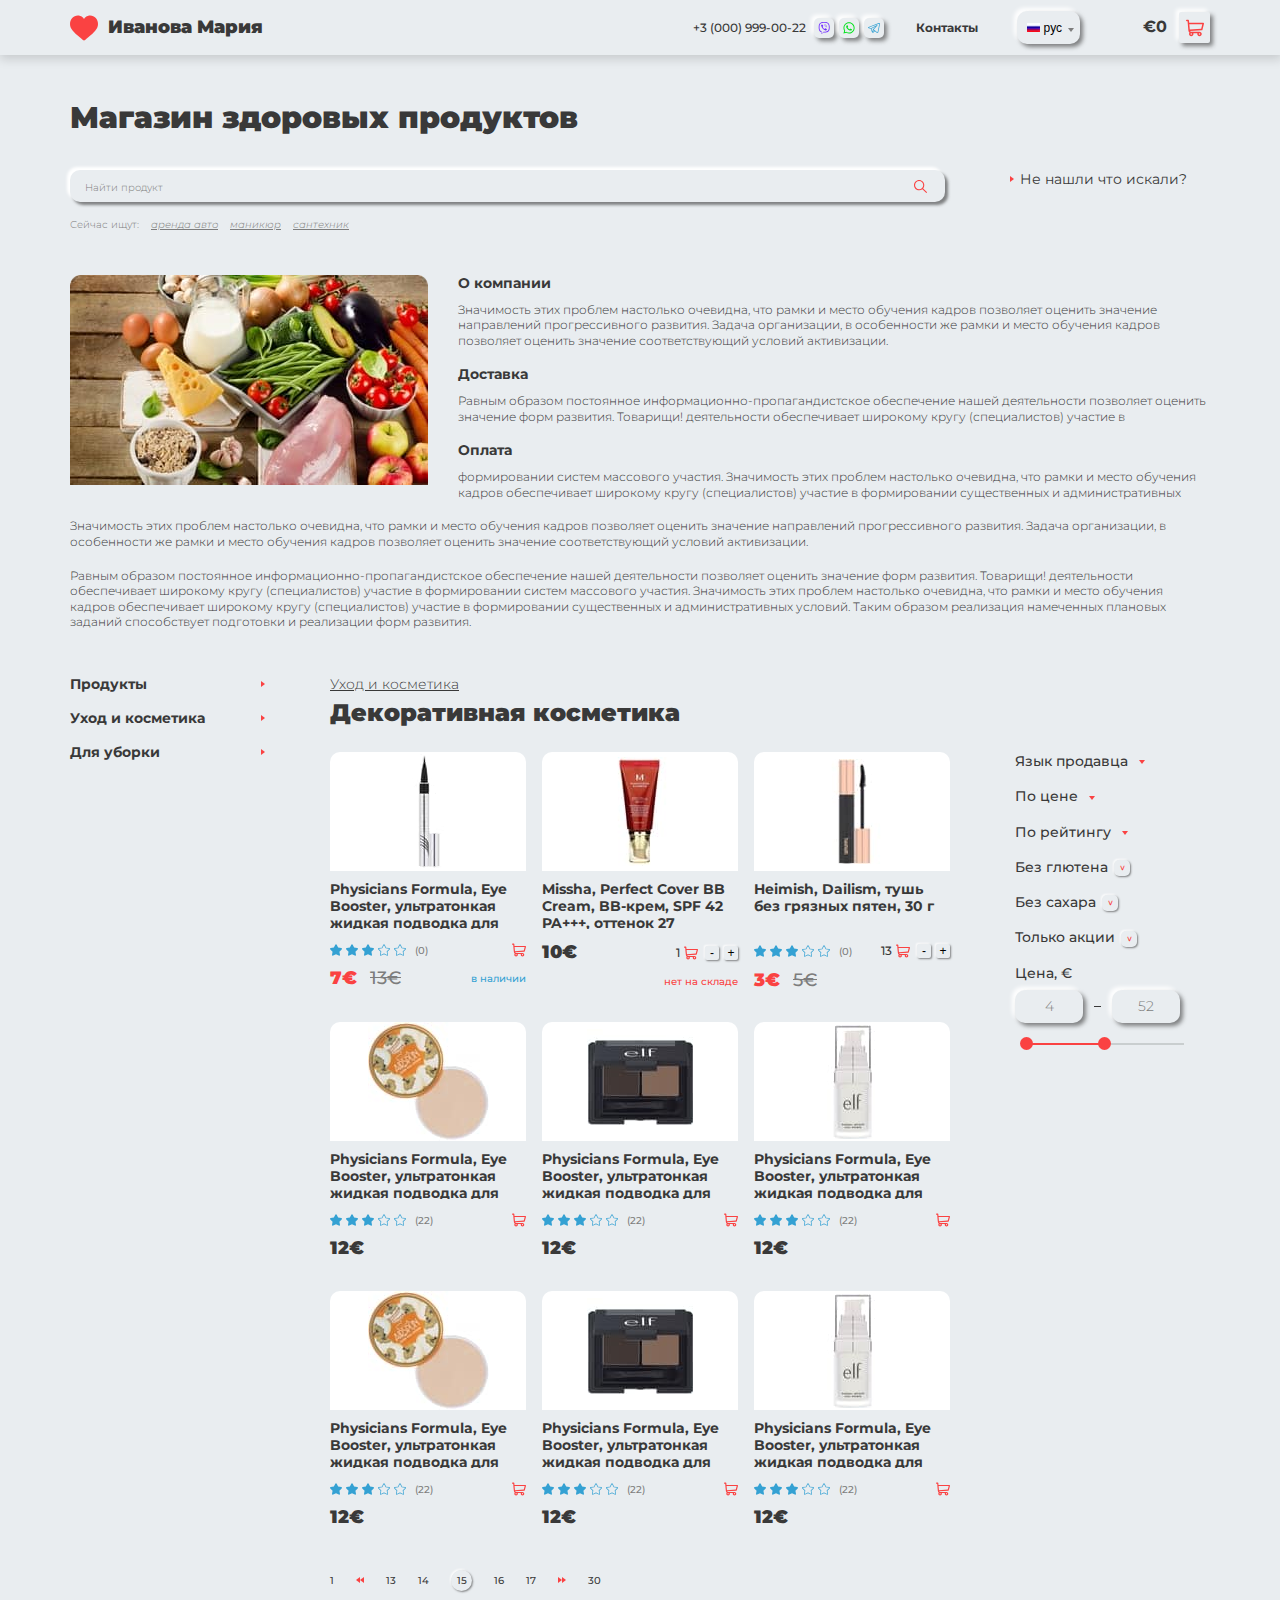
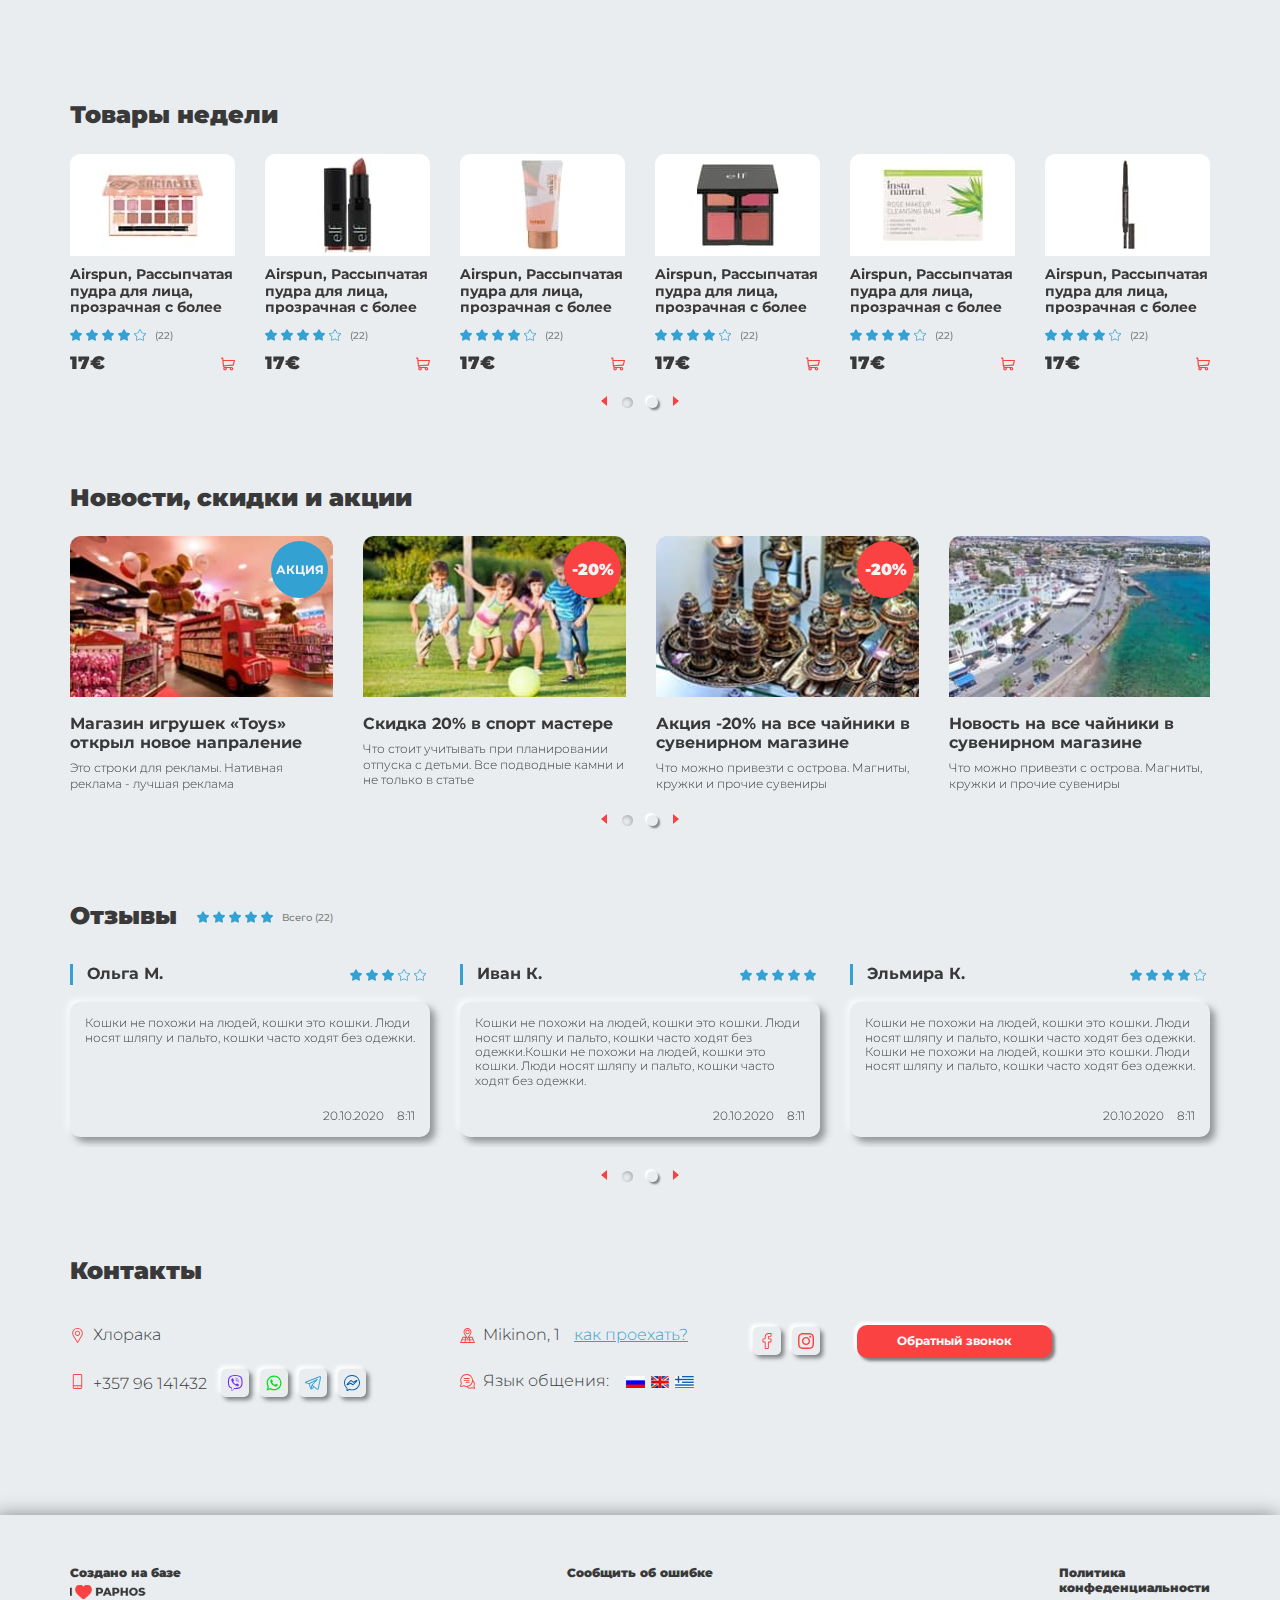
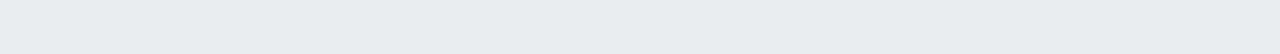
==== commit 10183c73: "Add files via upload" ====
--- a/index.html
+++ b/index.html
@@ -50,7 +50,7 @@
 				</ul>
 			</div>
 	
-			<button class="search-button">
+			<button class="search-button open-search">
 				<svg class="icon icon-loupe"><use xlink:href="img/sprite.svg#loupe"></use></svg>
 			</button>
 	
@@ -80,7 +80,7 @@
 							<a href="#" class="mobile-menu__link">Главная</a>
 						</li>
 						<li class="mobile-menu__item">
-							<a href="#" class="mobile-menu__link">Каталог</a>
+							<a href="#" class="mobile-menu__link">О магазине</a>
 						</li>
 						<li class="mobile-menu__item">
 							<a href="#" class="mobile-menu__link">Контакты</a>
@@ -89,12 +89,12 @@
 				</div>
 				<div class="mobile-navbar__footer">
 					<div class="phone">
-						<a href="tel:" class="phone__link">+7 (980) 987 82 92</a>
+						<a href="tel:30009990022" class="phone__link">+3 (000) 999-00-22</a>
 					</div>
 					<div class="social">
-						<a href="#" class="social__link" target="_blank">y</a>
-						<a href="#" class="social__link" target="_blank">v</a>
-						<a href="#" class="social__link" target="_blank">t</a>
+						<a href="#" class="social__btn"><svg class="icon icon-viber"><use xlink:href="img/sprite.svg#viber"></use></svg></a>
+						<a href="#" class="social__btn"><svg class="icon icon-whatsapp"><use xlink:href="img/sprite.svg#whatsapp"></use></svg></a>
+						<a href="#" class="social__btn"><svg class="icon icon-telegram"><use xlink:href="img/sprite.svg#telegram"></use></svg></a>
 					</div>
 				</div>
 			</div>
@@ -104,8 +104,68 @@
 	
 	<div class="fix-menu">
 		<div class="container">
-			<a href="#" class="btn-g"><svg class="icon icon--l icon--info icon-grid"><use xlink:href="img/sprite.svg#grid"></use></svg>Каталог</a>
-			<a href="#" class="btn-g btn-g--icon"><svg class="icon icon--info icon-filter"><use xlink:href="img/sprite.svg#filter"></use></svg></a>
+			<div class="fix-menu__button">
+				<a href="#" class="btn-g open-nav"><svg class="icon icon--l icon--info icon-grid"><use xlink:href="img/sprite.svg#grid"></use></svg>Каталог</a>
+				<a href="#" class="btn-g btn-g--icon open-filter"><svg class="icon icon--info icon-filter"><use xlink:href="img/sprite.svg#filter"></use></svg></a>
+			</div>
+	
+			<div class="fix-nav">
+				<ul class="ct-menu">
+					<li class="ct-menu__item ct-item">
+						<a href="#" class="ct-menu__link">Продукты</a>
+						<ul>
+							<li><a href="#">Мыло</a></li>
+							<li><a href="#">Средства для волос</a></li>
+						</ul>
+					</li>
+					<li class="ct-menu__item ct-item">
+						<a href="#" class="ct-menu__link">Уход и косметика</a>
+						<ul >
+							
+							<li><a href="#">Мыло</a></li>
+							<li><a href="#">Средства для волос</a></li>
+							<li class="is-active"><a href="#">Декоративная косметика</a></li>
+							<li><a href="#">Уход за полостью рта</a></li>
+							<li><a href="#">Личная гигиена</a></li>
+							
+						</ul>
+					</li>
+					<li class="ct-menu__item ct-item">
+						<a href="#" class="ct-menu__link ct-item">Для уборки</a>
+						<ul>
+							<li><a href="#">Мыло</a></li>
+							<li><a href="#">Средства для волос</a></li>
+						</ul>
+					</li>
+				</ul>
+			</div>
+			<div class="fix-filter">
+				<div class="ct-filter">
+					<ul class="ct-filter-menu">
+						<li><a href="#">Язык продавца <span class="caret"></span></a></li>
+						<li><a href="#">По цене <span class="caret"></span></a></li>
+						<li><a href="#">По рейтингу <span class="caret"></span></a></li>
+						<li><a href="#" class="is-active">Без глютена <span class="caret"></span></a></li>
+						<li><a href="#" class="is-active">Без сахара <span class="caret"></span></a></li>
+						<li><a href="#" class="is-active">Только акции <span class="caret"></span></a></li>
+					</ul>
+	
+					<div class="ct-filter__title">Цена, €</div>
+					<div class="range">
+						<div class="range__row">
+							<div class="range__item">
+								<input type="text" class="rangefrom" value="4"/>
+							</div>
+							<div class="range__devider"></div>
+							<div class="range__item">
+								<input type="text" class="rangeto" value="52"/>
+							</div>
+						</div>
+						<div class="range-slider range-scroll"></div>
+					</div>
+					
+				</div>
+			</div>
 		</div>
 	</div>
 	<!-- HEADER EOF   -->
@@ -118,7 +178,7 @@
 			</div>
 			
 			<!-- BEGIN SEARCH BLOCK -->
-			<div class="search-block">
+			<div class="search-block search-box">
 				<div class="search-block__form">
 					<form action="#">
 						<input type="text" placeholder="Найти продукт" class="search-block__input">
@@ -136,6 +196,7 @@
 						<li><a href="#"><strong>Не нашли что искали?</strong></a></li>
 					</ul>
 				</div>
+				<div class="search-block__close close-search"></div>
 			</div>
 			<!-- SEARCH BLOCK EOF   -->
 				
@@ -616,14 +677,14 @@
 								<div class="range">
 									<div class="range__row">
 										<div class="range__item">
-											<input type="text" id="rangefrom" value="4"/>
+											<input type="text" class="rangefrom" value="4"/>
 										</div>
 										<div class="range__devider"></div>
 										<div class="range__item">
-											<input type="text" id="rangeto" value="52"/>
-										</div>
-									</div>
-									<div id="range" class="range-scroll"></div>
+											<input type="text" class="rangeto" value="52"/>
+										</div>
+									</div>
+									<div class="range-slider range-scroll"></div>
 								</div>
 								
 							</div>
--- a/css/app.css
+++ b/css/app.css
@@ -2,9 +2,9 @@
  * By: Pit Orel
  * E-mail: orel-1993@yandex.ru
  * Vk: https://vk.com/pit_orel
- */a,abbr,acronym,address,applet,article,aside,audio,b,big,blockquote,body,canvas,caption,center,cite,code,dd,del,details,dfn,div,dl,dt,em,embed,fieldset,figcaption,figure,footer,form,h1,h2,h3,h4,h5,h6,header,hgroup,html,i,iframe,img,ins,kbd,label,legend,li,main,mark,menu,nav,object,ol,output,p,pre,q,ruby,s,samp,section,small,span,strike,strong,sub,summary,sup,table,tbody,td,tfoot,th,thead,time,tr,tt,u,ul,var,video{margin:0;padding:0;border:0;font-size:100%}article,aside,details,figcaption,figure,footer,header,hgroup,main,menu,nav,section{display:block}blockquote,q{quotes:none}blockquote:after,blockquote:before,q:after,q:before{content:'';content:none}table{border-collapse:collapse;border-width:0;padding:0;margin:0}html{height:100%;-webkit-text-size-adjust:none;-ms-text-size-adjust:none;font-size:62.5%;box-sizing:border-box;-ms-overflow-style:scrollbar}input,textarea{color:#333;outline:0;border-radius:0;-moz-border-radius:0;-webkit-border-radius:0;-webkit-appearance:none}button,input[type=button],input[type=submit]{cursor:pointer;-webkit-appearance:none;outline:0}input::-ms-clear{display:none}form,td{margin:0;padding:0}a{font-family:inherit;transition:.2s linear;text-decoration:none;outline:0;-webkit-tap-highlight-color:transparent;-webkit-tap-highlight-color:transparent;color:#393939}*,:after,:before{box-sizing:border-box}:active,:focus,a:active,a:focus{outline:0}html.lock,html.lock body{overflow:hidden}body{margin:0;padding:0;position:relative;-webkit-font-smoothing:antialiased;-moz-osx-font-smoothing:grayscale;color:#393939;font:300 1.2rem/1.3 Montserrat,Arial,sans-serif;background:#e9edf0;min-height:100%;display:-ms-flexbox;display:flex}.header{width:100%;min-width:32rem;text-align:left;-ms-flex-negative:0;flex-shrink:0;position:relative;z-index:3;box-shadow:.1rem .3rem 1rem .1rem rgba(0,0,0,.15);background-color:#e9edf0}.header>.container{display:-ms-flexbox;display:flex;-ms-flex-align:center;align-items:center;height:5.5rem}.header__logo{-ms-flex:none;flex:none;margin-right:auto}.header__phone{margin-right:.8rem}.logo{display:-ms-flexbox;display:flex;-ms-flex-align:center;align-items:center}.logo .icon{-ms-flex:none;flex:none;font-size:2.8rem;display:block;color:#fa4242;margin-right:1rem}.logo__text{font-weight:900;font-size:1.8rem}.logo:hover{text-decoration:none}.basket{display:-ms-flexbox;display:flex;-ms-flex-align:center;align-items:center;margin-left:6.3rem}.basket__button{position:relative;width:3.1rem;height:3.1rem;border-radius:.2rem;background-color:#e9edf0;text-align:center;display:-ms-flexbox;display:flex;-ms-flex-align:center;align-items:center;-ms-flex-pack:center;justify-content:center;padding:0;border:none;-ms-flex:none;flex:none;box-shadow:.3rem .3rem .4rem rgba(57,57,57,.6),-.3rem -.3rem .4rem #fff}.basket__button:hover{text-decoration:none}.basket__button .icon{display:block;color:#fa4242;font-size:1.8rem}.basket__price{-ms-flex:none;flex:none;margin-right:1.2rem;font-size:1.6rem;font-weight:700}.basket__kbd{position:absolute;bottom:-.4rem;right:-.5rem;min-width:1.1rem;height:1.1rem;text-align:center;line-height:1.2rem;border-radius:.2rem;background-color:#e9edf0;font-size:.8rem;font-weight:500}.basket.is-active .basket__button{background-color:#fa4242}.basket.is-active .basket__button .icon{color:#fff}.lang{margin-left:3.9rem}.lang__button{border-radius:1rem;background-color:#e9edf0;text-align:center;display:-ms-flexbox;display:flex;-ms-flex-align:center;align-items:center;-ms-flex-pack:center;justify-content:center;border:none;height:3.3rem;line-height:normal;padding:0 1.8rem 0 1rem;white-space:nowrap;-ms-flex:none;flex:none;font-size:1.2rem;font-weight:500;position:relative;box-shadow:.3rem .3rem .4rem rgba(57,57,57,.6),-.3rem -.3rem .4rem #fff}.lang__button:after{content:'';display:block;position:absolute;top:50%;right:.8rem;margin-right:-.2rem;width:0;height:0;border-style:solid;border-width:.4rem .35rem 0;border-color:#7d7d7d transparent transparent}.lang__button img{margin-right:.4rem}.main-menu{list-style:none;margin:0;padding:0;display:-ms-flexbox;display:flex}.main-menu__item{margin-left:3.2rem}.main-menu__link{color:#393939;font-size:1.2rem;font-weight:700}.social__btn{display:-ms-inline-flexbox;display:inline-flex;vertical-align:middle;margin-right:.2rem;-ms-flex-align:center;align-items:center;-ms-flex-pack:center;justify-content:center;box-shadow:.3rem .3rem .4rem rgba(57,57,57,.6),-.3rem -.3rem .4rem #fff;border-radius:.5rem;background-color:#e9edf0;width:2rem;height:2rem}.social__btn:last-child{margin-right:0}.social__btn .icon{display:block;font-size:1.2rem}.social__btn .icon-viber{color:#712bff}.social__btn .icon-whatsapp{color:#00e11a}.social__btn .icon-telegram{color:#34a1d3}.social__btn .icon-facebook-messenger{color:#005aa4}.social__btn .icon-facebook,.social__btn .icon-instagram{color:#fa4242}.social--inline{display:inline-block;vertical-align:middle;position:relative;top:-.2rem}.social--lg .social__btn{width:2.8rem;height:2.8rem;margin-right:.7rem}.social--lg .social__btn .icon{font-size:1.6rem}.phone{font-size:1.2rem;font-weight:500;white-space:nowrap}.fix-menu{box-shadow:0 0 .6rem .1rem rgba(0,0,0,.2);background-color:#e9edf0;padding:1rem 0}.fix-menu .container{display:-ms-flexbox;display:flex;-ms-flex-align:center;align-items:center;-ms-flex-pack:justify;justify-content:space-between}.mobile-navbar__container{background:#373745;width:30rem;position:absolute;top:0;height:100%;z-index:100;max-height:100%;transition:.2s linear;-webkit-transform:translateX(-100%);-ms-transform:translateX(-100%);transform:translateX(-100%);overflow:hidden;overflow-y:auto}.mobile-navbar__header{padding:2rem;border-bottom:.1rem solid rgba(255,255,255,.13);display:-ms-flexbox;display:flex;-ms-flex-align:center;align-items:center}.mobile-navbar__main{padding:3.5rem 2rem}.mobile-navbar__footer{padding:3.5rem 2rem;border-top:.1rem solid rgba(255,255,255,.13);text-align:center}.mobile-navbar__close{margin-left:auto;width:3rem;height:3rem;position:relative;cursor:pointer}.mobile-navbar__close:after,.mobile-navbar__close:before{content:'';display:block;width:2.5rem;height:.3rem;background:#e6ce42;position:absolute;left:.2rem;top:47%}.mobile-navbar__close:after{-webkit-transform:rotate(-45deg);-ms-transform:rotate(-45deg);transform:rotate(-45deg)}.mobile-navbar__close:before{-webkit-transform:rotate(45deg);-ms-transform:rotate(45deg);transform:rotate(45deg)}.mobile-navbar__overlay{background:rgba(55,55,69,.5);position:absolute;top:0;left:0;right:0;bottom:0;z-index:99;opacity:0;-webkit-transform:translateX(-100%);-ms-transform:translateX(-100%);transform:translateX(-100%);transition:opacity .2s ease-in-out,transform .1ms ease-in-out .2s,-webkit-transform .1ms ease-in-out .2s}.mobile-navbar .phone__link{font-size:1.8rem;color:#fff;font-weight:600}.mobile-navbar .phone__link:hover{text-decoration:none}.mobile-navbar .social{margin-top:1.5rem;font-size:0}.mobile-navbar .social__link{display:inline-block;vertical-align:middle;line-height:3rem;text-align:center;font-size:1.4rem;color:#fff;font-weight:600;width:3rem;height:3rem;background:rgba(255,255,255,.1);border-radius:50%;margin:.7rem}.mobile-navbar.is-open{position:fixed;top:0;left:0;right:0;height:100%;z-index:9999}.mobile-navbar.is-open .mobile-navbar__container{-webkit-transform:translateX(0);-ms-transform:translateX(0);transform:translateX(0);box-shadow:2px 0 6px rgba(51,51,51,.26)}.mobile-navbar.is-open .mobile-navbar__overlay{opacity:1;-webkit-transform:translateX(0);-ms-transform:translateX(0);transform:translateX(0);transition:opacity .2s ease-in-out}.mobile-menu{text-align:center}.mobile-menu__link{display:block;padding:1.5rem;font-size:1.8rem;color:#fff;font-weight:400}.mobile-menu__link:hover{text-decoration:none}.search-button{box-shadow:.3rem .3rem .4rem rgba(57,57,57,.6),-.3rem -.3rem .4rem #fff;padding:0;border:none;height:3.1rem;width:3.1rem;font-size:0;border-radius:.5rem;line-height:normal;display:none}.search-button .icon{font-size:1.5rem;color:#fa4242}.burger{height:3.1rem;width:3.1rem;cursor:pointer;position:relative;display:none;background-color:#e9edf0;border-radius:.5rem;box-shadow:.3rem .3rem .4rem rgba(57,57,57,.6),-.3rem -.3rem .4rem #fff;padding:0;margin-right:1.4rem}.burger__icon{width:1.4rem;position:absolute;top:50%;left:50%;height:.2rem;border-radius:.1rem;background-color:#fa4242;-webkit-transform:translate(-50%,-50%) rotate(0);-ms-transform:translate(-50%,-50%) rotate(0);transform:translate(-50%,-50%) rotate(0);transition:.5s}.burger__icon:after,.burger__icon:before{content:"";position:absolute;height:inherit;border-radius:.1rem;background-color:#fa4242;margin:auto;width:100%;transition:.5s}.burger__icon:before{top:-.5rem;left:0;-webkit-transform-origin:left;-ms-transform-origin:left;transform-origin:left}.burger__icon:after{bottom:-.5rem;right:0;-webkit-transform-origin:right;-ms-transform-origin:right;transform-origin:right}.burger.is-active .burger__icon{-webkit-transform:translate(-50%,-50%) rotate(135deg);-ms-transform:translate(-50%,-50%) rotate(135deg);transform:translate(-50%,-50%) rotate(135deg)}.burger.is-active .burger__icon:before{top:0;width:50%;-webkit-transform:translateX(100%) rotate(-90deg);-ms-transform:translateX(100%) rotate(-90deg);transform:translateX(100%) rotate(-90deg)}.burger.is-active .burger__icon:after{bottom:0;width:50%;-webkit-transform:translateX(-100%) rotate(-90deg);-ms-transform:translateX(-100%) rotate(-90deg);transform:translateX(-100%) rotate(-90deg)}.main-wrapper{padding:0;min-width:32rem;position:relative;overflow:hidden;opacity:1;-ms-flex:1 1 auto;flex:1 1 auto;display:-ms-flexbox;display:flex;-ms-flex-flow:column nowrap;flex-flow:column nowrap;min-height:100vh;width:100%}.main{width:100%;min-width:32rem;text-align:left;-ms-flex:1 1 auto;flex:1 1 auto}.wrapper{width:100%;min-width:32rem;max-width:122rem;padding:0 4rem;margin:0 auto;position:relative}.wrap{margin-top:4.5rem;margin-bottom:3.4rem}.section{margin-top:11rem;margin-bottom:11rem}.section__head .rating{margin-top:.8rem;margin-left:2rem}.title{font-size:3rem;font-weight:900}.search-block{display:-ms-flexbox;display:flex;margin-bottom:4.4rem}.search-block__form{-ms-flex:1;flex:1;position:relative}.search-block__info{margin-left:6.5rem;width:20rem}.search-block__input{height:3.2rem;border-radius:1rem;background-color:#e9edf0;box-shadow:.3rem .3rem .3rem rgba(57,57,57,.6),-.3rem -.3rem .3rem #fff;border:none;width:100%;font-size:1.4rem;font-weight:400;padding:0 1.5rem;line-height:normal;font-family:Montserrat}.search-block__input:-ms-input-placeholder{color:#7d7d7d;font-size:1rem;font-weight:300}.search-block__input::-moz-placeholder{color:#7d7d7d;font-size:1rem;font-weight:300}.search-block__input::-webkit-input-placeholder{color:#7d7d7d;font-size:1rem;font-weight:300}.search-block__input::-ms-input-placeholder{color:#7d7d7d;font-size:1rem;font-weight:300}.search-block__input::placeholder{color:#7d7d7d;font-size:1rem;font-weight:300}.search-block__icon{position:absolute;top:1rem;right:1.8rem}.search-block__icon .icon{display:block;color:#fa4242;font-size:1.3rem}.text-field{margin-top:1.5rem;font-size:1rem}.text-field__link,.text-field__title{display:inline-block;vertical-align:middle;margin-right:.9rem;font-weight:300;color:#7d7d7d}.text-field__link{font-style:italic;text-decoration:underline}.text-field__link:hover{text-decoration:none}.list{list-style:none}.list li{padding-left:1rem;position:relative;font-size:1.4rem}.list li:before{content:'';display:block;position:absolute;top:50%;left:0;margin-top:-.3rem;width:0;height:0;border-style:solid;border-width:.35rem 0 .35rem .4rem;border-color:transparent transparent transparent #fa4242}.section-about{margin-bottom:4.5rem}.about{overflow:hidden}.about>:last-child{margin-bottom:0}.about>:first-child{margin-top:0}.about__img{float:left;margin:0 3rem 2.5rem 0;max-width:35.8rem}.about__img img{border-radius:1rem 1rem 0 0;display:block}.about h6{font-weight:700;font-size:1.4rem;margin:0 0 1rem}.ct-main{display:-ms-flexbox;display:flex;-ms-flex-align:start;align-items:flex-start}.ct-sidebar{-ms-flex:none;flex:none;width:19.5rem;margin-right:6.5rem}.ct-content{-ms-flex:1;flex:1}.ct-content__wrap{display:-ms-flexbox;display:flex;-ms-flex-align:start;align-items:flex-start}.ct-content__left{-ms-flex:1;flex:1}.ct-content__right{width:19.5rem;margin-left:6.5rem;-ms-flex:none;flex:none}.ct-menu__item{margin-bottom:1.6rem}.ct-menu__item.is-active .ct-menu__link:after{-webkit-transform:rotate(90deg);-ms-transform:rotate(90deg);transform:rotate(90deg)}.ct-menu__item.is-active>ul{display:block}.ct-menu__link{position:relative;display:block;font-size:1.4rem;font-weight:700;padding-right:1rem}.ct-menu__link:after{content:'';display:block;position:absolute;top:50%;right:0;margin-top:-.3rem;width:0;height:0;border-style:solid;border-width:.35rem 0 .35rem .4rem;border-color:transparent transparent transparent #fa4242;transition:.2s linear}.ct-menu ul{display:none;margin:1.8rem 0 1.8rem 1.4rem;font-size:1.2rem;font-weight:500}.ct-menu ul li{margin-bottom:1.5rem;position:relative}.ct-menu ul li.is-active{font-weight:700}.ct-menu ul li.is-active:before{content:'';display:block;position:absolute;top:50%;left:-1rem;margin-top:-.3rem;width:0;height:0;border-style:solid;border-width:.35rem 0 .35rem .4rem;border-color:transparent transparent transparent #fa4242}.cat-name{font-size:1.4rem;font-weight:300;margin-bottom:.6rem}.cat-name a{text-decoration:underline}.cat-name a:hover{text-decoration:none}.ct-filter-menu li{margin-bottom:1.7rem}.ct-filter-menu a{color:#393939;font-size:1.4rem;font-weight:500}.ct-filter-menu a.is-active .caret{box-shadow:.1rem .1rem .2rem rgba(57,57,57,.6),-.1rem -.1rem .2rem #fff;background-color:#e9edf0;text-align:center;line-height:1.2rem}.ct-filter-menu a.is-active .caret:after{content:'\003E';border:none!important;color:#fa4242;height:auto;width:auto;font-family:Montserrat;font-size:1rem;font-weight:500;text-align:center;-webkit-transform:rotate(90deg);-ms-transform:rotate(90deg);transform:rotate(90deg);position:static}.ct-filter__title{margin-bottom:.8rem;color:#393939;font-size:1.4rem;font-weight:500}.caret{width:1.6rem;height:1.6rem;border-radius:.5rem;position:relative;display:inline-block;vertical-align:middle;margin-left:.2rem}.caret:after{content:'';display:inline-block;position:absolute;top:50%;left:50%;-webkit-transform:translate(-50%,-50%);-ms-transform:translate(-50%,-50%);transform:translate(-50%,-50%);width:0;height:0;border-style:solid;border-width:.4rem .35rem 0;border-color:#fa4242 transparent transparent}@media screen and (min-width:992px){.card-list.row{margin-left:-.8rem;margin-right:-.8rem}.card-list.row [class^=col]{padding-left:.8rem;padding-right:.8rem}}.card{margin-bottom:3.2rem;max-width:29rem;margin-left:auto;margin-right:auto}.card__img{background:#fff;height:11.9rem;display:-ms-flexbox;display:flex;-ms-flex-align:center;align-items:center;-ms-flex-pack:center;justify-content:center;border-radius:1rem 1rem 0 0;position:relative;overflow:hidden;margin-bottom:1rem}.card__img:hover .card__more{opacity:1}.card__img img{max-height:100%}.card__more{position:absolute;top:0;left:0;right:0;bottom:0;background-color:rgba(57,57,57,.6);display:-ms-flexbox;display:flex;-ms-flex-align:center;align-items:center;-ms-flex-pack:center;justify-content:center;-ms-flex-direction:column;flex-direction:column;color:#e9edf0;opacity:0;transition:.2s linear;font-size:1.2rem;font-weight:500}.card__more .icon{font-size:2.6rem;margin-bottom:.3rem}.card__title{font-size:1.4rem;font-weight:700;height:4.8rem;overflow:hidden;line-height:1.2;margin-bottom:1.4rem}.card__grid{display:-ms-flexbox;display:flex;-ms-flex-align:center;align-items:center;-ms-flex-pack:justify;justify-content:space-between;margin-top:1.2rem}.card__buy{margin-left:auto}.card__basket .icon{font-size:1.4rem;display:block;color:#fa4242}.card__price .price-value{font-size:1.8rem;font-weight:900;line-height:1.1;margin-right:1rem}.card__price .price-value--sale{color:#fa4242}.card__price .price-old{margin-right:.5rem;color:#7d7d7d;font-size:1.8rem;font-weight:500;text-decoration:line-through;line-height:1.1}.card__aviable{color:#34a1d3;font-size:1rem;font-weight:500;margin-left:auto}.card__aviable--red{color:#fa4242}.card .counter{display:-ms-flexbox;display:flex;-ms-flex-align:center;align-items:center}.card .counter__btn{margin-left:.5rem}.card .counter .card__basket{margin-right:.2rem;margin-left:.4rem}.card .counter__input{font-size:1.2rem;font-weight:500}.card-slider .card{margin-bottom:0}.card-slider .card__img{height:10.2rem}.rating{display:-ms-flexbox;display:flex;-ms-flex-align:center;align-items:center}.rating__stars{white-space:nowrap;font-size:0}.rating__stars .icon{font-size:1.2rem;color:#34a1d3;margin-right:.4rem}.rating__value{font-size:1rem;color:#7d7d7d;font-weight:500;margin-left:.5rem;padding-top:.1rem}.counter__btn{width:1.4rem;height:1.4rem;display:inline-block;vertical-align:middle;text-align:center;line-height:1.4rem;border-radius:.2rem;background-color:#e9edf0;border:none;padding:0;margin:0;font-size:1.2rem;font-weight:500;box-shadow:.1rem .1rem .2rem rgba(57,57,57,.6),-.1rem -.1rem .2rem #fff}.news-inner__img{position:relative;margin-bottom:1.7rem}.news-inner__img img{border-radius:1rem 1rem 0 0;width:100%}.news-inner__title{margin-bottom:.8rem}.news-inner p{font-size:1.2rem;font-weight:300;margin-bottom:0}.sticker{position:absolute;top:.5rem;right:.5rem;width:5.7rem;height:5.7rem;text-align:center;white-space:nowrap;line-height:5.7rem;border-radius:50%;color:#f3f3f3;font-size:1.2rem;font-weight:700;text-transform:uppercase}.sticker--action{background-color:#34a1d3}.sticker--sale{font-weight:900;font-size:1.6rem;background-color:#fa4242}.card-slider,.news-slider,.reviews-slider{overflow:hidden}.card-slider .slick-list,.news-slider .slick-list,.reviews-slider .slick-list{margin:0 -1.5rem}.card-slider__item,.news-slider__item,.reviews-slider__item{padding:0 1.5rem}.reviews-slider{overflow:visible}.reviews-inner{margin-top:1rem;margin-bottom:1rem}.reviews-inner__top{display:-ms-flexbox;display:flex;-ms-flex-align:center;align-items:center;-ms-flex-pack:justify;justify-content:space-between;border-left:.3rem solid #34a1d3;padding-left:1.4rem;margin-bottom:1.7rem}.reviews-inner__name{font-size:1.6rem;font-weight:700}.reviews-inner__body{display:-ms-flexbox;display:flex;-ms-flex-direction:column;flex-direction:column;height:13.5rem;padding:1.4rem 1.5rem;border-radius:1rem;background-color:#e9edf0;box-shadow:.5rem .5rem .7rem rgba(57,57,57,.5),-.3rem -.3rem .6rem rgba(255,255,255,.8)}.reviews-inner__text{width:100%;margin-bottom:2rem;line-height:1.2;max-height:7.2rem;overflow:hidden}.reviews-inner__date{margin-top:auto;text-align:right}.reviews-inner__date .time{margin-left:1rem}.contacts-wrap{padding-top:1rem;margin-bottom:-1.5rem}.contacts-item{font-size:1.6rem;font-weight:300;position:relative;padding-left:2.3rem;margin-bottom:1.5rem;margin-top:.5rem}.contacts-item--n-icon{padding-left:0}.contacts-item>.icon{font-size:1.5rem;display:block;position:absolute;left:0;top:.3rem;color:#fa4242}.contacts-item__txt{margin-right:1rem;margin-bottom:1rem;display:inline-block}.contacts-item__button{margin-left:3rem}.contacts-item .link{color:#34a1d3;text-decoration:underline}.contacts-item .link:hover{text-decoration:none}.lang-row{display:inline-block;vertical-align:middle;font-size:0}.lang-row span{display:inline-block;vertical-align:middle;margin:0 .3rem}.h1,.h2,.h3,.h4,.h5,.h6,h1,h2,h3,h4,h5,h6{margin-top:0;margin-bottom:2.4rem;line-height:1.2}.h1,h1{font-size:3rem;font-weight:900}.h2,h2{font-size:2.4rem;font-weight:900}.h3,h3{font-size:1.6rem;font-weight:700}.h4,h4{font-size:2.5rem;font-weight:700}.h5,h5{font-size:1.8rem;font-weight:700}.h6,h6{font-size:1.6rem;font-weight:700}a:hover{text-decoration:underline}p{margin-bottom:1.8rem}ol,ul{margin:0;list-style:none;padding:0}blockquote{border-left:.2rem solid rgba(57,57,57,.5);margin-bottom:2rem;padding:1rem 0 1rem 2rem}img{display:block;max-width:100%}.text-left{text-align:left}.text-center{text-align:center}.text-right{text-align:right}.nowrap{white-space:nowrap}.word-break{word-break:break-all}.ttu{text-transform:uppercase}.italic{font-style:italic}.font-700{font-weight:700}.margin>:last-child{margin-bottom:0}.margin>:first-child{margin-top:0}.tab-cont{display:block}.tab-cont.is-hidden{display:none}.breadcrumbs__link{color:#393939;text-decoration:underline}.breadcrumbs__link:hover{text-decoration:none}.box-paging{margin-top:1rem}.slick-nav{position:relative}.slick-nav__wrap{position:absolute;top:2rem;width:100%;display:-ms-flexbox;display:flex;-ms-flex-pack:center;justify-content:center;-ms-flex-align:center;align-items:center}.slick-nav .slick-arrow{border:none;text-indent:-999px;overflow:hidden;padding:0;height:1.1rem;width:.6rem;margin:0 .8rem}.slick-nav .slick-prev{-ms-flex-order:1;order:1;position:relative}.slick-nav .slick-prev:after{width:0;height:0;border-style:solid;border-width:.55rem .6rem .55rem 0;border-color:transparent #fa4242 transparent transparent;content:'';display:block;position:absolute;top:50%;left:50%;-webkit-transform:translate(-50%,-50%);-ms-transform:translate(-50%,-50%);transform:translate(-50%,-50%)}.slick-nav .slick-next{-ms-flex-order:3;order:3;position:relative}.slick-nav .slick-next:after{width:0;height:0;border-style:solid;border-width:.55rem 0 .55rem .6rem;border-color:transparent transparent transparent #fa4242;content:'';display:block;position:absolute;top:50%;left:50%;-webkit-transform:translate(-50%,-50%);-ms-transform:translate(-50%,-50%);transform:translate(-50%,-50%)}.slick-nav .slick-dots{-ms-flex-order:2;order:2}.slick-dots{list-style:none}.slick-dots li{margin:0 .7rem!important;font-size:0}.slick-dots li.slick-active button{box-shadow:inset -.1rem .1rem .4rem rgba(0,0,0,.31);background-color:#e9edf0}.slick-dots button{border:none;width:1.1rem;height:1.1rem;padding:0;background-color:#e9edf0;border-radius:50%;box-shadow:.2rem .2rem .2rem rgba(57,57,57,.6),-.2rem -.2rem .2rem #fff;text-indent:-999px;overflow:hidden}.paging-list{display:-ms-flexbox;display:flex;-ms-flex-align:center;align-items:center;-ms-flex-wrap:wrap;flex-wrap:wrap}.paging-list__item{margin-right:2.2rem}.paging-list__item:last-child{margin-right:0}.paging-list__item.paging-prev .paging-list__link{display:-ms-flexbox;display:flex;-ms-flex-align:center;align-items:center}.paging-list__item.paging-prev .paging-list__link:after,.paging-list__item.paging-prev .paging-list__link:before{width:0;height:0;border-style:solid;border-width:.35rem .4rem .35rem 0;border-color:transparent #fa4242 transparent transparent;content:'';display:inline-block;vertical-align:middle}.paging-list__item.paging-next .paging-list__link{display:-ms-flexbox;display:flex;-ms-flex-align:center;align-items:center}.paging-list__item.paging-next .paging-list__link:after,.paging-list__item.paging-next .paging-list__link:before{width:0;height:0;border-style:solid;border-width:.35rem 0 .35rem .4rem;border-color:transparent transparent transparent #fa4242;content:'';display:inline-block;vertical-align:middle}.paging-list__link{height:2.1rem;text-align:center;line-height:2.1rem;font-size:1rem;display:inline-block;vertical-align:middle;font-weight:500}.paging-list__link.is-active{min-width:2.1rem;border-radius:2.1rem;box-shadow:.1rem .1rem .2rem rgba(57,57,57,.6),-.1rem -.1rem .2rem #fff}.paging-list__link:hover{text-decoration:none}.range__row{display:-ms-flexbox;display:flex;margin-left:-1rem;margin-right:-1rem;-ms-flex-align:center;align-items:center}.range__item{width:8.8rem;padding-left:1rem;padding-right:1rem;margin-bottom:2rem}.range__item input{height:3.3rem;border-radius:1rem;background-color:#e9edf0;border:none;font-size:1.4rem;font-weight:300;color:#7d7d7d;font-family:Montserrat;text-align:center;box-shadow:.3rem .3rem .4rem rgba(57,57,57,.6),-.3rem -.3rem .4rem #fff;padding:0 1rem;width:100%}.range__devider{width:.7rem;height:.1rem;margin:0 .1rem 2rem;background:#393939}.range-scroll{margin:0 7px 25px;background-color:#c9cecf;height:.2rem;position:relative;max-width:16.2rem}.range-scroll .ui-slider-range{background-color:#fa4242;height:.2rem;position:relative}.range-scroll .ui-slider-handle{width:1.3rem;height:1.3rem;background-color:#fa4242;display:block;position:absolute;top:-6px;border-radius:50%;margin-left:-7px;cursor:pointer}.range-scroll .ui-slider-handle span{position:absolute;bottom:-18px;left:50%;width:50px;text-align:center;font-size:10px;margin-left:-25px;font-weight:500;color:#94a6aa}.loaded .main-wrapper{visibility:hidden;opacity:0;transition:opacity .3s}.loaded .icon-load{display:-ms-flexbox;display:flex}.icon-load{position:fixed;top:0;left:0;right:0;bottom:0;z-index:1045;display:none;-ms-flex-pack:center;justify-content:center;-ms-flex-align:center;align-items:center;width:auto;background:#fff}.ball{width:3rem;height:3rem;border-radius:1.5rem;background:#fff;opacity:.3}.a{margin-right:1rem;-webkit-animation:.7s ease-out infinite alternate ball-a;animation:.7s ease-out infinite alternate ball-a}.b{margin-right:1rem;-webkit-animation:.7s ease-out .2s infinite alternate ball-b;animation:.7s ease-out .2s infinite alternate ball-b}.c{-webkit-animation:.7s ease-out .4s infinite alternate ball-c;animation:.7s ease-out .4s infinite alternate ball-c}@-webkit-keyframes ball-a{from{height:2rem;opacity:.3;background:#fff}to{height:7rem;opacity:1;background:rgba(146,159,178,.2)}}@keyframes ball-a{from{height:2rem;opacity:.3;background:#fff}to{height:7rem;opacity:1;background:rgba(146,159,178,.2)}}@-webkit-keyframes ball-b{from{height:2rem;opacity:.3;background:#fff}to{height:6.5rem;opacity:1;background:#929fb2}}@keyframes ball-b{from{height:2rem;opacity:.3;background:#fff}to{height:6.5rem;opacity:1;background:#929fb2}}@-webkit-keyframes ball-c{from{height:2rem;opacity:.3;background:#fff}to{height:6rem;opacity:1;background:#163654}}@keyframes ball-c{from{height:2rem;opacity:.3;background:#fff}to{height:6rem;opacity:1;background:#163654}}.btn,a.btn{position:relative;display:-ms-inline-flexbox;display:inline-flex;-ms-flex-align:center;align-items:center;-ms-flex-pack:center;justify-content:center;vertical-align:middle;height:3.3rem;padding:0 4rem;color:#fff;font:700 1.2rem/1.4rem Montserrat,Arial,sans-serif;text-align:center;text-decoration:none;border:none;border-radius:1rem;background-color:#fa4242;box-shadow:.3rem .3rem .3rem rgba(57,57,57,.6),-.3rem -.3rem .3rem #fff;cursor:pointer;transition:.2s linear;overflow:hidden}.btn:hover,a.btn:hover{text-decoration:none;color:#fff;background:#f91010}.btn--block,a.btn--block{display:-ms-flexbox;display:flex;width:100%;min-width:none;padding-left:1rem;padding-right:1rem}button.btn,input.btn{display:inline-block}button.btn--block,input.btn--block{display:block;width:100%}.btn-g{display:-ms-inline-flexbox;display:inline-flex;-ms-flex-align:center;align-items:center;-ms-flex-pack:center;justify-content:center;vertical-align:middle;height:3.1rem;min-width:3.1rem;color:#7d7d7d;padding:0 1.6rem;border-radius:.5rem;font:700 1.2rem/1.4rem Montserrat,Arial,sans-serif;box-shadow:.3rem .3rem .3rem rgba(57,57,57,.6),-.3rem -.3rem .3rem #fff}.btn-g:hover{text-decoration:none}.btn-g--icon{padding:0}.btn-g .icon{font-size:1.6rem;display:block}.btn-g .icon--l{margin-left:-.8rem}.icon--info{color:#34a1d3}.icon--l{margin-right:.8rem}.form-field{margin-bottom:2rem;position:relative}.form-input{display:block;width:100%;height:5rem;padding:0 2rem;color:#393939;font:400 1.4rem Montserrat,Arial,sans-serif;border:.1rem solid #bbb;background:#fff;border-radius:0;transition:.2s linear}.form-input:focus:-ms-input-placeholder{opacity:0}.form-input:focus::-moz-placeholder{opacity:0}.form-input:focus::-webkit-input-placeholder{opacity:0}.form-input:focus::-ms-input-placeholder{opacity:0}.form-input:focus::placeholder{opacity:0}.form-input:-ms-input-placeholder{color:#aaa;-ms-transition:opacity .2s linear;transition:opacity .2s linear}.form-input::-moz-placeholder{color:#aaa;-moz-transition:opacity .2s linear;transition:opacity .2s linear}.form-input::-webkit-input-placeholder{color:#aaa;-webkit-transition:opacity .2s linear;transition:opacity .2s linear}.form-input::-ms-input-placeholder{color:#aaa;-ms-transition:opacity .2s linear;transition:opacity .2s linear}.form-input::placeholder{color:#aaa;transition:opacity .2s linear}.form-input.error{border-color:red}.form-input.valid{border-color:green}.form-button{margin-top:2rem}textarea.form-input{height:auto;min-height:15rem;padding-top:1.8rem;padding-bottom:1.8rem;resize:none;overflow:auto}label{display:block;font-weight:600;margin-bottom:.5rem}.checkbox,.radio{display:block;cursor:pointer;font-size:1.4rem;font-weight:400;line-height:normal;margin:0 0 2rem;position:relative}.checkbox input,.radio input{display:none}.checkbox__figure,.radio__figure{position:absolute;top:0;left:0;width:1.8rem;height:1.8rem;background:#fff;border:.1rem solid #bbb;transition:.2s linear}.checkbox__text,.radio__text{min-height:1.8rem;padding-left:2.5rem;min-width:1px}.checkbox input:checked~.checkbox__figure:after{content:'';display:block;position:absolute;z-index:1;left:.4rem;top:.3rem;height:.7rem;width:.9rem;border-left:.2rem solid #393939;border-bottom:.2rem solid #393939;-webkit-transform:rotate(-45deg);-ms-transform:rotate(-45deg);transform:rotate(-45deg)}.checkbox__figure{border-radius:0}.radio input:checked~.radio__figure:after{content:'';display:block;position:absolute;z-index:1;left:.3rem;top:.3rem;height:1rem;width:1rem;border-radius:50%;background:#393939}.radio__figure{border-radius:50%}.jq-selectbox{width:100%;display:block;text-align:left;cursor:pointer;position:relative;vertical-align:middle;z-index:5}.jq-selectbox select{position:absolute;top:0;left:0;width:100%;height:100%;margin:0;padding:0;opacity:0;display:none}.jq-selectbox__select{height:5rem;padding:0 4.5rem 0 2rem;color:#393939;font:400 1.4rem/4.8rem Montserrat,Arial,sans-serif;border:.1rem solid #bbb;background-color:#fff;border-radius:0;transition:.2s linear}.jq-selectbox__select-text{overflow:hidden;-ms-text-overflow:ellipsis;text-overflow:ellipsis;white-space:nowrap;width:100%!important}.jq-selectbox__select-text.placeholder{color:#aaa}.jq-selectbox__trigger{position:absolute;top:0;bottom:0;right:0;width:4rem}.jq-selectbox__trigger-arrow{display:block;position:absolute;top:50%;right:2rem;-webkit-transform:translate(0,-50%);-ms-transform:translate(0,-50%);transform:translate(0,-50%);width:0;height:0;border-style:solid;border-width:.6rem .6rem 0;border-color:#393939 transparent transparent}.jq-selectbox__dropdown{position:absolute;border:.1rem solid #bbb;background-color:#fff;min-width:100%;margin-top:.3rem;top:100%!important;z-index:1;color:#393939}.jq-selectbox__dropdown ul{margin:0;max-height:20rem!important}.jq-selectbox__dropdown li{padding:1rem 2rem;font-size:1.4rem;cursor:pointer;font-weight:400;color:#393939;background:#fff}.jq-selectbox__dropdown li:hover{background:#f9f9f9}.jq-selectbox__dropdown li.sel{color:#fff;background:red}.jq-selectbox__dropdown li.disabled{color:rgba(57,57,57,.6)}.jq-selectbox.dropup .jq-selectbox__dropdown{top:auto!important;bottom:100%!important;margin-top:0;margin-bottom:.3rem}.jq-selectbox__dropdown>ul::-webkit-scrollbar{width:.4rem;background-color:#f3f3f3}.jq-selectbox__dropdown>ul::-webkit-scrollbar-thumb{width:.4rem;background-color:#aaa}.jq-file{display:-ms-inline-flexbox;display:inline-flex;-ms-flex-align:center;align-items:center;width:23rem;position:relative;overflow:hidden}.jq-file input{position:absolute;top:0;right:0;height:auto;margin:0;padding:0;opacity:0;font-size:100px;line-height:1em;cursor:pointer}.jq-file__name{-ms-flex:1;flex:1;-ms-flex-order:1;order:1;text-decoration:underline;font-weight:400;font-size:1.4rem;color:#393939;transition:.2s linear;padding:0 2rem;overflow:hidden;-ms-text-overflow:ellipsis;text-overflow:ellipsis;white-space:nowrap}.jq-file__browse{-ms-flex:none;flex:none;height:5rem;width:5rem;display:-ms-flexbox;display:flex;-ms-flex-align:center;align-items:center;-ms-flex-pack:center;justify-content:center;background-color:#fff;border:.1rem solid #bbb;border-radius:0;font-size:0}.jq-file__browse .icon{font-size:2rem;color:red}.icon{display:inline-block;width:1em;height:1em;stroke-width:0;stroke:currentColor;fill:currentColor;transition:.3s linear;position:relative}.popup{background:#fff;max-width:50rem;margin:0 auto;padding:4rem;position:relative}/*!
+ */a,abbr,acronym,address,applet,article,aside,audio,b,big,blockquote,body,canvas,caption,center,cite,code,dd,del,details,dfn,div,dl,dt,em,embed,fieldset,figcaption,figure,footer,form,h1,h2,h3,h4,h5,h6,header,hgroup,html,i,iframe,img,ins,kbd,label,legend,li,main,mark,menu,nav,object,ol,output,p,pre,q,ruby,s,samp,section,small,span,strike,strong,sub,summary,sup,table,tbody,td,tfoot,th,thead,time,tr,tt,u,ul,var,video{margin:0;padding:0;border:0;font-size:100%}article,aside,details,figcaption,figure,footer,header,hgroup,main,menu,nav,section{display:block}blockquote,q{quotes:none}blockquote:after,blockquote:before,q:after,q:before{content:'';content:none}table{border-collapse:collapse;border-width:0;padding:0;margin:0}html{height:100%;-webkit-text-size-adjust:none;-ms-text-size-adjust:none;font-size:62.5%;box-sizing:border-box;-ms-overflow-style:scrollbar}input,textarea{color:#333;outline:0;border-radius:0;-moz-border-radius:0;-webkit-border-radius:0;-webkit-appearance:none}button,input[type=button],input[type=submit]{cursor:pointer;-webkit-appearance:none;outline:0}input::-ms-clear{display:none}form,td{margin:0;padding:0}a{font-family:inherit;transition:.2s linear;text-decoration:none;outline:0;-webkit-tap-highlight-color:transparent;-webkit-tap-highlight-color:transparent;color:#393939}*,:after,:before{box-sizing:border-box}:active,:focus,a:active,a:focus{outline:0}html.lock,html.lock body{overflow:hidden}body{margin:0;padding:0;position:relative;-webkit-font-smoothing:antialiased;-moz-osx-font-smoothing:grayscale;color:#393939;font:300 1.2rem/1.3 Montserrat,Arial,sans-serif;background:#e9edf0;min-height:100%;display:-ms-flexbox;display:flex}.header{width:100%;min-width:32rem;text-align:left;-ms-flex-negative:0;flex-shrink:0;position:relative;z-index:3;box-shadow:.1rem .3rem 1rem .1rem rgba(0,0,0,.15);background-color:#e9edf0}.header>.container{display:-ms-flexbox;display:flex;-ms-flex-align:center;align-items:center;height:5.5rem}.header__logo{-ms-flex:none;flex:none;margin-right:auto}.header__phone{margin-right:.8rem}.logo{display:-ms-flexbox;display:flex;-ms-flex-align:center;align-items:center}.logo .icon{-ms-flex:none;flex:none;font-size:2.8rem;display:block;color:#fa4242;margin-right:1rem}.logo__text{font-weight:900;font-size:1.8rem}.logo:hover{text-decoration:none}.basket{display:-ms-flexbox;display:flex;-ms-flex-align:center;align-items:center;margin-left:6.3rem}.basket__button{position:relative;width:3.1rem;height:3.1rem;border-radius:.2rem;background-color:#e9edf0;text-align:center;display:-ms-flexbox;display:flex;-ms-flex-align:center;align-items:center;-ms-flex-pack:center;justify-content:center;padding:0;border:none;-ms-flex:none;flex:none;box-shadow:.3rem .3rem .4rem rgba(57,57,57,.6),-.3rem -.3rem .4rem #fff}.basket__button:hover{text-decoration:none}.basket__button .icon{display:block;color:#fa4242;font-size:1.8rem}.basket__price{-ms-flex:none;flex:none;margin-right:1.2rem;font-size:1.6rem;font-weight:700}.basket__kbd{position:absolute;bottom:-.4rem;right:-.5rem;min-width:1.1rem;height:1.1rem;text-align:center;line-height:1.2rem;border-radius:.2rem;background-color:#e9edf0;font-size:.8rem;font-weight:500}.basket.is-active .basket__button{background-color:#fa4242}.basket.is-active .basket__button .icon{color:#fff}.lang{margin-left:3.9rem}.lang__button{border-radius:1rem;background-color:#e9edf0;text-align:center;display:-ms-flexbox;display:flex;-ms-flex-align:center;align-items:center;-ms-flex-pack:center;justify-content:center;border:none;height:3.3rem;line-height:normal;padding:0 1.8rem 0 1rem;white-space:nowrap;-ms-flex:none;flex:none;font-size:1.2rem;font-weight:500;position:relative;box-shadow:.3rem .3rem .4rem rgba(57,57,57,.6),-.3rem -.3rem .4rem #fff}.lang__button:after{content:'';display:block;position:absolute;top:50%;right:.8rem;margin-right:-.2rem;width:0;height:0;border-style:solid;border-width:.4rem .35rem 0;border-color:#7d7d7d transparent transparent}.lang__button img{margin-right:.4rem}.search-button.is-active{box-shadow:inset .2rem .2rem .4rem .1rem rgba(0,0,0,.3),inset 0 0 0 rgba(255,255,255,0)}.main-menu{list-style:none;margin:0;padding:0;display:-ms-flexbox;display:flex}.main-menu__item{margin-left:3.2rem}.main-menu__link{color:#393939;font-size:1.2rem;font-weight:700}.social__btn{display:-ms-inline-flexbox;display:inline-flex;vertical-align:middle;margin-right:.2rem;-ms-flex-align:center;align-items:center;-ms-flex-pack:center;justify-content:center;box-shadow:.3rem .3rem .4rem rgba(57,57,57,.6),-.3rem -.3rem .4rem #fff;border-radius:.5rem;background-color:#e9edf0;width:2rem;height:2rem}.social__btn:last-child{margin-right:0}.social__btn:hover{box-shadow:inset .2rem .2rem .4rem .1rem rgba(0,0,0,.3),inset 0 0 0 rgba(255,255,255,0)}.social__btn .icon{display:block;font-size:1.2rem}.social__btn .icon-viber{color:#712bff}.social__btn .icon-whatsapp{color:#00e11a}.social__btn .icon-telegram{color:#34a1d3}.social__btn .icon-facebook-messenger{color:#005aa4}.social__btn .icon-facebook,.social__btn .icon-instagram{color:#fa4242}.social--inline{display:inline-block;vertical-align:middle;position:relative;top:-.2rem}.social--lg .social__btn{width:2.8rem;height:2.8rem;margin-right:.7rem}.social--lg .social__btn .icon{font-size:1.6rem}.phone{font-size:1.2rem;font-weight:500;white-space:nowrap}.fix-menu{box-shadow:0 0 .6rem .1rem rgba(0,0,0,.2);background-color:#e9edf0;padding:1rem 0}.fix-menu__button{display:-ms-flexbox;display:flex;-ms-flex-align:center;align-items:center;-ms-flex-pack:justify;justify-content:space-between}.mobile-navbar__container{background:#e9edf0;width:28rem;position:absolute;top:0;height:100%;z-index:100;max-height:100%;transition:.2s linear;-webkit-transform:translateX(-100%);-ms-transform:translateX(-100%);transform:translateX(-100%);overflow:hidden;overflow-y:auto}.mobile-navbar__header{height:5.5rem;padding:.5rem 1.5rem;border-bottom:.1rem solid rgba(57,57,57,.3);display:-ms-flexbox;display:flex;-ms-flex-align:center;align-items:center}.mobile-navbar__main{padding:3.5rem 1.5rem}.mobile-navbar__footer{padding:3.5rem 1.5rem;border-top:.1rem solid rgba(57,57,57,.3);text-align:center}.mobile-navbar__close{margin-left:auto;position:relative;cursor:pointer;height:3.1rem;width:3.1rem;background-color:#e9edf0;border-radius:.5rem;box-shadow:.3rem .3rem .4rem rgba(57,57,57,.6),-.3rem -.3rem .4rem #fff;padding:0}.mobile-navbar__close:after,.mobile-navbar__close:before{content:'';display:block;width:1.4rem;height:.2rem;background:#fa4242;position:absolute;left:.8rem;top:47%}.mobile-navbar__close:after{-webkit-transform:rotate(-45deg);-ms-transform:rotate(-45deg);transform:rotate(-45deg)}.mobile-navbar__close:before{-webkit-transform:rotate(45deg);-ms-transform:rotate(45deg);transform:rotate(45deg)}.mobile-navbar__overlay{background:rgba(233,237,240,.5);position:absolute;top:0;left:0;right:0;bottom:0;z-index:99;opacity:0;-webkit-transform:translateX(-100%);-ms-transform:translateX(-100%);transform:translateX(-100%);transition:opacity .2s ease-in-out,transform .1ms ease-in-out .2s,-webkit-transform .1ms ease-in-out .2s}.mobile-navbar .phone{margin-bottom:1rem}.mobile-navbar .phone__link{font-size:1.8rem;font-weight:600}.mobile-navbar.is-open{position:fixed;top:0;left:0;right:0;height:100%;z-index:9999}.mobile-navbar.is-open .mobile-navbar__container{-webkit-transform:translateX(0);-ms-transform:translateX(0);transform:translateX(0);box-shadow:2px 0 6px rgba(51,51,51,.26)}.mobile-navbar.is-open .mobile-navbar__overlay{opacity:1;-webkit-transform:translateX(0);-ms-transform:translateX(0);transform:translateX(0);transition:opacity .2s ease-in-out}.mobile-menu{text-align:center}.mobile-menu__link{display:block;padding:1.5rem;font-size:1.6rem;color:#393939;font-weight:700}.mobile-menu__link:hover{text-decoration:none}.search-button{box-shadow:.3rem .3rem .4rem rgba(57,57,57,.6),-.3rem -.3rem .4rem #fff;padding:0;border:none;height:3.1rem;width:3.1rem;font-size:0;border-radius:.5rem;line-height:normal;display:none}.search-button .icon{font-size:1.5rem;color:#fa4242}.burger{height:3.1rem;width:3.1rem;cursor:pointer;position:relative;display:none;background-color:#e9edf0;border-radius:.5rem;box-shadow:.3rem .3rem .4rem rgba(57,57,57,.6),-.3rem -.3rem .4rem #fff;padding:0;margin-right:1.4rem}.burger__icon{width:1.4rem;position:absolute;top:50%;left:50%;height:.2rem;border-radius:.1rem;background-color:#fa4242;-webkit-transform:translate(-50%,-50%) rotate(0);-ms-transform:translate(-50%,-50%) rotate(0);transform:translate(-50%,-50%) rotate(0);transition:.5s}.burger__icon:after,.burger__icon:before{content:"";position:absolute;height:inherit;border-radius:.1rem;background-color:#fa4242;margin:auto;width:100%;transition:.5s}.burger__icon:before{top:-.5rem;left:0;-webkit-transform-origin:left;-ms-transform-origin:left;transform-origin:left}.burger__icon:after{bottom:-.5rem;right:0;-webkit-transform-origin:right;-ms-transform-origin:right;transform-origin:right}.burger.is-active{box-shadow:inset .2rem .2rem .4rem .1rem rgba(0,0,0,.3),inset 0 0 0 rgba(255,255,255,0)}.main-wrapper{padding:0;min-width:32rem;position:relative;overflow:hidden;opacity:1;-ms-flex:1 1 auto;flex:1 1 auto;display:-ms-flexbox;display:flex;-ms-flex-flow:column nowrap;flex-flow:column nowrap;min-height:100vh;width:100%}.main{width:100%;min-width:32rem;text-align:left;-ms-flex:1 1 auto;flex:1 1 auto}.wrapper{width:100%;min-width:32rem;max-width:122rem;padding:0 4rem;margin:0 auto;position:relative}.wrap{margin-top:4.5rem;margin-bottom:3.4rem}.section{margin-top:11rem;margin-bottom:11rem}.section__head .rating{margin-top:.8rem;margin-left:2rem}.title{font-size:3rem;font-weight:900}.search-block{display:-ms-flexbox;display:flex;margin-bottom:4.4rem}.search-block__form{-ms-flex:1;flex:1;position:relative}.search-block__info{margin-left:6.5rem;width:20rem}.search-block__input{height:3.2rem;border-radius:1rem;background-color:#e9edf0;box-shadow:.3rem .3rem .3rem rgba(57,57,57,.6),-.3rem -.3rem .3rem #fff;border:none;width:100%;font-size:1.4rem;font-weight:400;padding:0 4.5rem 0 1.5rem;line-height:normal;font-family:Montserrat}.search-block__input:-ms-input-placeholder{color:#7d7d7d;font-size:1rem;font-weight:300}.search-block__input::-moz-placeholder{color:#7d7d7d;font-size:1rem;font-weight:300}.search-block__input::-webkit-input-placeholder{color:#7d7d7d;font-size:1rem;font-weight:300}.search-block__input::-ms-input-placeholder{color:#7d7d7d;font-size:1rem;font-weight:300}.search-block__input::placeholder{color:#7d7d7d;font-size:1rem;font-weight:300}.search-block__icon{position:absolute;top:1rem;right:1.8rem}.search-block__icon .icon{display:block;color:#fa4242;font-size:1.3rem}.search-block__close{position:absolute;top:1rem;right:1.5rem;display:none;cursor:pointer;height:3.1rem;width:3.1rem;background-color:#e9edf0;border-radius:.5rem;box-shadow:.3rem .3rem .4rem rgba(57,57,57,.6),-.3rem -.3rem .4rem #fff;padding:0}.search-block__close:after,.search-block__close:before{content:'';display:block;width:1.4rem;height:.2rem;background:#fa4242;position:absolute;left:.8rem;top:47%}.search-block__close:after{-webkit-transform:rotate(-45deg);-ms-transform:rotate(-45deg);transform:rotate(-45deg)}.search-block__close:before{-webkit-transform:rotate(45deg);-ms-transform:rotate(45deg);transform:rotate(45deg)}.text-field{margin-top:1.5rem;font-size:1rem}.text-field__link,.text-field__title{display:inline-block;vertical-align:middle;margin-right:.9rem;font-weight:300;color:#7d7d7d}.text-field__link{font-style:italic;text-decoration:underline}.text-field__link:hover{text-decoration:none}.list{list-style:none}.list li{padding-left:1rem;position:relative;font-size:1.4rem}.list li:before{content:'';display:block;position:absolute;top:50%;left:0;margin-top:-.3rem;width:0;height:0;border-style:solid;border-width:.35rem 0 .35rem .4rem;border-color:transparent transparent transparent #fa4242}.section-about{margin-bottom:4.5rem}.about{overflow:hidden}.about>:last-child{margin-bottom:0}.about>:first-child{margin-top:0}.about__img{float:left;margin:0 3rem 2.5rem 0;max-width:35.8rem}.about__img img{border-radius:1rem 1rem 0 0;display:block}.about h6{font-weight:700;font-size:1.4rem;margin:0 0 1rem}.ct-main{display:-ms-flexbox;display:flex;-ms-flex-align:start;align-items:flex-start}.ct-sidebar{-ms-flex:none;flex:none;width:19.5rem;margin-right:6.5rem}.ct-content{-ms-flex:1;flex:1}.ct-content__wrap{display:-ms-flexbox;display:flex;-ms-flex-align:start;align-items:flex-start}.ct-content__left{-ms-flex:1;flex:1}.ct-content__right{width:19.5rem;margin-left:6.5rem;-ms-flex:none;flex:none}.ct-menu__item{margin-bottom:1.6rem}.ct-menu__item:last-child{margin-bottom:0}.ct-menu__item.is-active .ct-menu__link:after{-webkit-transform:rotate(90deg);-ms-transform:rotate(90deg);transform:rotate(90deg)}.ct-menu__item.is-active>ul{display:block}.ct-menu__link{position:relative;display:block;font-size:1.4rem;font-weight:700;padding-right:1rem}.ct-menu__link:after{content:'';display:block;position:absolute;top:50%;right:0;margin-top:-.3rem;width:0;height:0;border-style:solid;border-width:.35rem 0 .35rem .4rem;border-color:transparent transparent transparent #fa4242;transition:.2s linear}.ct-menu ul{display:none;margin:1.8rem 0 1.8rem 1.4rem;font-size:1.2rem;font-weight:500}.ct-menu ul li{margin-bottom:1.5rem;position:relative}.ct-menu ul li.is-active{font-weight:700}.ct-menu ul li.is-active:before{content:'';display:block;position:absolute;top:50%;left:-1rem;margin-top:-.3rem;width:0;height:0;border-style:solid;border-width:.35rem 0 .35rem .4rem;border-color:transparent transparent transparent #fa4242}.cat-name{font-size:1.4rem;font-weight:300;margin-bottom:.6rem}.cat-name a{text-decoration:underline}.cat-name a:hover{text-decoration:none}.ct-filter-menu li{margin-bottom:1.7rem}.ct-filter-menu a{color:#393939;font-size:1.4rem;font-weight:500}.ct-filter-menu a.is-active .caret{box-shadow:.1rem .1rem .2rem rgba(57,57,57,.6),-.1rem -.1rem .2rem #fff;background-color:#e9edf0;text-align:center;line-height:1.2rem}.ct-filter-menu a.is-active .caret:after{content:'\003E';border:none!important;color:#fa4242;height:auto;width:auto;font-family:Montserrat;font-size:1rem;font-weight:500;text-align:center;-webkit-transform:rotate(90deg);-ms-transform:rotate(90deg);transform:rotate(90deg);position:static}.ct-filter__title{margin-bottom:.8rem;color:#393939;font-size:1.4rem;font-weight:500}.caret{width:1.6rem;height:1.6rem;border-radius:.5rem;position:relative;display:inline-block;vertical-align:middle;margin-left:.2rem}.caret:after{content:'';display:inline-block;position:absolute;top:50%;left:50%;-webkit-transform:translate(-50%,-50%);-ms-transform:translate(-50%,-50%);transform:translate(-50%,-50%);width:0;height:0;border-style:solid;border-width:.4rem .35rem 0;border-color:#fa4242 transparent transparent}@media screen and (min-width:992px){.card-list.row{margin-left:-.8rem;margin-right:-.8rem}.card-list.row [class^=col]{padding-left:.8rem;padding-right:.8rem}}.card{margin-bottom:3.2rem;max-width:29rem;margin-left:auto;margin-right:auto}.card__img{background:#fff;height:11.9rem;display:-ms-flexbox;display:flex;-ms-flex-align:center;align-items:center;-ms-flex-pack:center;justify-content:center;border-radius:1rem 1rem 0 0;position:relative;overflow:hidden;margin-bottom:1rem}.card__img:hover .card__more{opacity:1}.card__img img{max-height:100%}.card__more{position:absolute;top:0;left:0;right:0;bottom:0;background-color:rgba(57,57,57,.6);display:-ms-flexbox;display:flex;-ms-flex-align:center;align-items:center;-ms-flex-pack:center;justify-content:center;-ms-flex-direction:column;flex-direction:column;color:#e9edf0;opacity:0;transition:.2s linear;font-size:1.2rem;font-weight:500}.card__more .icon{font-size:2.6rem;margin-bottom:.3rem}.card__title{font-size:1.4rem;font-weight:700;height:4.8rem;overflow:hidden;line-height:1.2;margin-bottom:1.4rem}.card__grid{display:-ms-flexbox;display:flex;-ms-flex-align:center;align-items:center;-ms-flex-pack:justify;justify-content:space-between;margin-top:1.2rem}.card__buy{margin-left:auto}.card__basket .icon{font-size:1.4rem;display:block;color:#fa4242}.card__price .price-value{font-size:1.8rem;font-weight:900;line-height:1.1;margin-right:1rem}.card__price .price-value--sale{color:#fa4242}.card__price .price-old{margin-right:.5rem;color:#7d7d7d;font-size:1.8rem;font-weight:500;text-decoration:line-through;line-height:1.1}.card__aviable{color:#34a1d3;font-size:1rem;font-weight:500;margin-left:auto}.card__aviable--red{color:#fa4242}.card .counter{display:-ms-flexbox;display:flex;-ms-flex-align:center;align-items:center}.card .counter__btn{margin-left:.5rem}.card .counter .card__basket{margin-right:.2rem;margin-left:.4rem}.card .counter__input{font-size:1.2rem;font-weight:500}.card-slider .card{margin-bottom:0}.card-slider .card__img{height:10.2rem}.rating{display:-ms-flexbox;display:flex;-ms-flex-align:center;align-items:center}.rating__stars{white-space:nowrap;font-size:0}.rating__stars .icon{font-size:1.2rem;color:#34a1d3;margin-right:.4rem}.rating__value{font-size:1rem;color:#7d7d7d;font-weight:500;margin-left:.5rem;padding-top:.1rem}.counter__btn{width:1.4rem;height:1.4rem;display:inline-block;vertical-align:middle;text-align:center;line-height:1.4rem;border-radius:.2rem;background-color:#e9edf0;border:none;padding:0;margin:0;font-size:1.2rem;font-weight:500;box-shadow:.1rem .1rem .2rem rgba(57,57,57,.6),-.1rem -.1rem .2rem #fff}.news-inner__img{position:relative;margin-bottom:1.7rem}.news-inner__img img{border-radius:1rem 1rem 0 0;width:100%}.news-inner__title{margin-bottom:.8rem}.news-inner p{font-size:1.2rem;font-weight:300;margin-bottom:0}.sticker{position:absolute;top:.5rem;right:.5rem;width:5.7rem;height:5.7rem;text-align:center;white-space:nowrap;line-height:5.7rem;border-radius:50%;color:#f3f3f3;font-size:1.2rem;font-weight:700;text-transform:uppercase}.sticker--action{background-color:#34a1d3}.sticker--sale{font-weight:900;font-size:1.6rem;background-color:#fa4242}.card-slider,.news-slider,.reviews-slider{overflow:hidden}.card-slider .slick-list,.news-slider .slick-list,.reviews-slider .slick-list{margin:0 -1.5rem}.card-slider__item,.news-slider__item,.reviews-slider__item{padding:0 1.5rem}.reviews-slider{overflow:visible}.reviews-inner{margin-top:1rem;margin-bottom:1rem}.reviews-inner__top{display:-ms-flexbox;display:flex;-ms-flex-align:center;align-items:center;-ms-flex-pack:justify;justify-content:space-between;border-left:.3rem solid #34a1d3;padding-left:1.4rem;margin-bottom:1.7rem}.reviews-inner__name{font-size:1.6rem;font-weight:700}.reviews-inner__body{display:-ms-flexbox;display:flex;-ms-flex-direction:column;flex-direction:column;height:13.5rem;padding:1.4rem 1.5rem;border-radius:1rem;background-color:#e9edf0;box-shadow:.5rem .5rem .7rem rgba(57,57,57,.5),-.3rem -.3rem .6rem rgba(255,255,255,.8)}.reviews-inner__text{width:100%;margin-bottom:2rem;line-height:1.2;max-height:7.2rem;overflow:hidden}.reviews-inner__date{margin-top:auto;text-align:right}.reviews-inner__date .time{margin-left:1rem}.contacts-wrap{padding-top:1rem;margin-bottom:-1.5rem}.contacts-item{font-size:1.6rem;font-weight:300;position:relative;padding-left:2.3rem;margin-bottom:1.5rem;margin-top:.5rem}.contacts-item--n-icon{padding-left:0}.contacts-item>.icon{font-size:1.5rem;display:block;position:absolute;left:0;top:.3rem;color:#fa4242}.contacts-item__txt{margin-right:1rem;margin-bottom:1rem;display:inline-block}.contacts-item__button{margin-left:3rem}.contacts-item .link{color:#34a1d3;text-decoration:underline}.contacts-item .link:hover{text-decoration:none}.lang-row{display:inline-block;vertical-align:middle;font-size:0}.lang-row span{display:inline-block;vertical-align:middle;margin:0 .3rem}.h1,.h2,.h3,.h4,.h5,.h6,h1,h2,h3,h4,h5,h6{margin-top:0;margin-bottom:2.4rem;line-height:1.2}.h1,h1{font-size:3rem;font-weight:900}.h2,h2{font-size:2.4rem;font-weight:900}.h3,h3{font-size:1.6rem;font-weight:700}.h4,h4{font-size:2.5rem;font-weight:700}.h5,h5{font-size:1.8rem;font-weight:700}.h6,h6{font-size:1.6rem;font-weight:700}a:hover{text-decoration:underline}p{margin-bottom:1.8rem}ol,ul{margin:0;list-style:none;padding:0}blockquote{border-left:.2rem solid rgba(57,57,57,.5);margin-bottom:2rem;padding:1rem 0 1rem 2rem}img{display:block;max-width:100%}.text-left{text-align:left}.text-center{text-align:center}.text-right{text-align:right}.nowrap{white-space:nowrap}.word-break{word-break:break-all}.ttu{text-transform:uppercase}.italic{font-style:italic}.font-700{font-weight:700}.margin>:last-child{margin-bottom:0}.margin>:first-child{margin-top:0}.tab-cont{display:block}.tab-cont.is-hidden{display:none}.breadcrumbs__link{color:#393939;text-decoration:underline}.breadcrumbs__link:hover{text-decoration:none}.box-paging{margin-top:1rem}.slick-nav{position:relative}.slick-nav__wrap{position:absolute;top:2rem;width:100%;display:-ms-flexbox;display:flex;-ms-flex-pack:center;justify-content:center;-ms-flex-align:center;align-items:center}.slick-nav .slick-arrow{border:none;text-indent:-999px;overflow:hidden;padding:0;height:1.1rem;width:.6rem;margin:0 .8rem}.slick-nav .slick-prev{-ms-flex-order:1;order:1;position:relative}.slick-nav .slick-prev:after{width:0;height:0;border-style:solid;border-width:.55rem .6rem .55rem 0;border-color:transparent #fa4242 transparent transparent;content:'';display:block;position:absolute;top:50%;left:50%;-webkit-transform:translate(-50%,-50%);-ms-transform:translate(-50%,-50%);transform:translate(-50%,-50%)}.slick-nav .slick-next{-ms-flex-order:3;order:3;position:relative}.slick-nav .slick-next:after{width:0;height:0;border-style:solid;border-width:.55rem 0 .55rem .6rem;border-color:transparent transparent transparent #fa4242;content:'';display:block;position:absolute;top:50%;left:50%;-webkit-transform:translate(-50%,-50%);-ms-transform:translate(-50%,-50%);transform:translate(-50%,-50%)}.slick-nav .slick-dots{-ms-flex-order:2;order:2}.slick-dots{list-style:none}.slick-dots li{margin:0 .7rem!important;font-size:0}.slick-dots li.slick-active button{box-shadow:inset -.1rem .1rem .4rem rgba(0,0,0,.31);background-color:#e9edf0}.slick-dots button{border:none;width:1.1rem;height:1.1rem;padding:0;background-color:#e9edf0;border-radius:50%;box-shadow:.2rem .2rem .2rem rgba(57,57,57,.6),-.2rem -.2rem .2rem #fff;text-indent:-999px;overflow:hidden}.paging-list{display:-ms-flexbox;display:flex;-ms-flex-align:center;align-items:center;-ms-flex-wrap:wrap;flex-wrap:wrap}.paging-list__item{margin-right:2.2rem}.paging-list__item:last-child{margin-right:0}.paging-list__item.paging-prev .paging-list__link{display:-ms-flexbox;display:flex;-ms-flex-align:center;align-items:center}.paging-list__item.paging-prev .paging-list__link:after,.paging-list__item.paging-prev .paging-list__link:before{width:0;height:0;border-style:solid;border-width:.35rem .4rem .35rem 0;border-color:transparent #fa4242 transparent transparent;content:'';display:inline-block;vertical-align:middle}.paging-list__item.paging-next .paging-list__link{display:-ms-flexbox;display:flex;-ms-flex-align:center;align-items:center}.paging-list__item.paging-next .paging-list__link:after,.paging-list__item.paging-next .paging-list__link:before{width:0;height:0;border-style:solid;border-width:.35rem 0 .35rem .4rem;border-color:transparent transparent transparent #fa4242;content:'';display:inline-block;vertical-align:middle}.paging-list__link{height:2.1rem;text-align:center;line-height:2.1rem;font-size:1rem;display:inline-block;vertical-align:middle;font-weight:500}.paging-list__link.is-active{min-width:2.1rem;border-radius:2.1rem;box-shadow:.1rem .1rem .2rem rgba(57,57,57,.6),-.1rem -.1rem .2rem #fff}.paging-list__link:hover{text-decoration:none}.range__row{display:-ms-flexbox;display:flex;margin-left:-1rem;margin-right:-1rem;-ms-flex-align:center;align-items:center}.range__item{width:8.8rem;padding-left:1rem;padding-right:1rem;margin-bottom:2rem}.range__item input{height:3.3rem;border-radius:1rem;background-color:#e9edf0;border:none;font-size:1.4rem;font-weight:300;color:#7d7d7d;font-family:Montserrat;text-align:center;box-shadow:.3rem .3rem .4rem rgba(57,57,57,.6),-.3rem -.3rem .4rem #fff;padding:0 1rem;width:100%}.range__devider{width:.7rem;height:.1rem;margin:0 .1rem 2rem;background:#393939}.range-scroll{margin:0 7px 10px;background-color:#c9cecf;height:.2rem;position:relative;max-width:16.2rem}.range-scroll .ui-slider-range{background-color:#fa4242;height:.2rem;position:relative}.range-scroll .ui-slider-handle{width:1.3rem;height:1.3rem;background-color:#fa4242;display:block;position:absolute;top:-6px;border-radius:50%;margin-left:-7px;cursor:pointer}.range-scroll .ui-slider-handle span{position:absolute;bottom:-18px;left:50%;width:50px;text-align:center;font-size:10px;margin-left:-25px;font-weight:500;color:#94a6aa}.loaded .main-wrapper{visibility:hidden;opacity:0;transition:opacity .3s}.loaded .icon-load{display:-ms-flexbox;display:flex}.icon-load{position:fixed;top:0;left:0;right:0;bottom:0;z-index:1045;display:none;-ms-flex-pack:center;justify-content:center;-ms-flex-align:center;align-items:center;width:auto;background:#fff}.ball{width:3rem;height:3rem;border-radius:1.5rem;background:#fff;opacity:.3}.a{margin-right:1rem;-webkit-animation:.7s ease-out infinite alternate ball-a;animation:.7s ease-out infinite alternate ball-a}.b{margin-right:1rem;-webkit-animation:.7s ease-out .2s infinite alternate ball-b;animation:.7s ease-out .2s infinite alternate ball-b}.c{-webkit-animation:.7s ease-out .4s infinite alternate ball-c;animation:.7s ease-out .4s infinite alternate ball-c}@-webkit-keyframes ball-a{from{height:2rem;opacity:.3;background:#fff}to{height:7rem;opacity:1;background:rgba(146,159,178,.2)}}@keyframes ball-a{from{height:2rem;opacity:.3;background:#fff}to{height:7rem;opacity:1;background:rgba(146,159,178,.2)}}@-webkit-keyframes ball-b{from{height:2rem;opacity:.3;background:#fff}to{height:6.5rem;opacity:1;background:#929fb2}}@keyframes ball-b{from{height:2rem;opacity:.3;background:#fff}to{height:6.5rem;opacity:1;background:#929fb2}}@-webkit-keyframes ball-c{from{height:2rem;opacity:.3;background:#fff}to{height:6rem;opacity:1;background:#163654}}@keyframes ball-c{from{height:2rem;opacity:.3;background:#fff}to{height:6rem;opacity:1;background:#163654}}.btn,a.btn{position:relative;display:-ms-inline-flexbox;display:inline-flex;-ms-flex-align:center;align-items:center;-ms-flex-pack:center;justify-content:center;vertical-align:middle;height:3.3rem;padding:0 4rem;color:#fff;font:700 1.2rem/1.4rem Montserrat,Arial,sans-serif;text-align:center;text-decoration:none;border:none;border-radius:1rem;background-color:#fa4242;box-shadow:.3rem .3rem .3rem rgba(57,57,57,.6),-.3rem -.3rem .3rem #fff;cursor:pointer;transition:.2s linear;overflow:hidden}.btn:hover,a.btn:hover{text-decoration:none;color:#fff;background:#f91010}.btn--block,a.btn--block{display:-ms-flexbox;display:flex;width:100%;min-width:none;padding-left:1rem;padding-right:1rem}button.btn,input.btn{display:inline-block}button.btn--block,input.btn--block{display:block;width:100%}.btn-g{display:-ms-inline-flexbox;display:inline-flex;-ms-flex-align:center;align-items:center;-ms-flex-pack:center;justify-content:center;vertical-align:middle;height:3.1rem;min-width:3.1rem;color:#7d7d7d;padding:0 1.6rem;border-radius:.5rem;font:700 1.2rem/1.4rem Montserrat,Arial,sans-serif;box-shadow:.3rem .3rem .3rem rgba(57,57,57,.6),-.3rem -.3rem .3rem #fff}.btn-g:hover{text-decoration:none}.btn-g--icon{padding:0}.btn-g.is-active{box-shadow:inset .2rem .2rem .4rem .1rem rgba(0,0,0,.3),inset 0 0 0 rgba(255,255,255,0)}.btn-g .icon{font-size:1.6rem;display:block}.btn-g .icon--l{margin-left:-.8rem}.icon--info{color:#34a1d3}.icon--l{margin-right:.8rem}.form-field{margin-bottom:2rem;position:relative}.form-input{display:block;width:100%;height:5rem;padding:0 2rem;color:#393939;font:400 1.4rem Montserrat,Arial,sans-serif;border:.1rem solid #bbb;background:#fff;border-radius:0;transition:.2s linear}.form-input:focus:-ms-input-placeholder{opacity:0}.form-input:focus::-moz-placeholder{opacity:0}.form-input:focus::-webkit-input-placeholder{opacity:0}.form-input:focus::-ms-input-placeholder{opacity:0}.form-input:focus::placeholder{opacity:0}.form-input:-ms-input-placeholder{color:#aaa;-ms-transition:opacity .2s linear;transition:opacity .2s linear}.form-input::-moz-placeholder{color:#aaa;-moz-transition:opacity .2s linear;transition:opacity .2s linear}.form-input::-webkit-input-placeholder{color:#aaa;-webkit-transition:opacity .2s linear;transition:opacity .2s linear}.form-input::-ms-input-placeholder{color:#aaa;-ms-transition:opacity .2s linear;transition:opacity .2s linear}.form-input::placeholder{color:#aaa;transition:opacity .2s linear}.form-input.error{border-color:red}.form-input.valid{border-color:green}.form-button{margin-top:2rem}textarea.form-input{height:auto;min-height:15rem;padding-top:1.8rem;padding-bottom:1.8rem;resize:none;overflow:auto}label{display:block;font-weight:600;margin-bottom:.5rem}.checkbox,.radio{display:block;cursor:pointer;font-size:1.4rem;font-weight:400;line-height:normal;margin:0 0 2rem;position:relative}.checkbox input,.radio input{display:none}.checkbox__figure,.radio__figure{position:absolute;top:0;left:0;width:1.8rem;height:1.8rem;background:#fff;border:.1rem solid #bbb;transition:.2s linear}.checkbox__text,.radio__text{min-height:1.8rem;padding-left:2.5rem;min-width:1px}.checkbox input:checked~.checkbox__figure:after{content:'';display:block;position:absolute;z-index:1;left:.4rem;top:.3rem;height:.7rem;width:.9rem;border-left:.2rem solid #393939;border-bottom:.2rem solid #393939;-webkit-transform:rotate(-45deg);-ms-transform:rotate(-45deg);transform:rotate(-45deg)}.checkbox__figure{border-radius:0}.radio input:checked~.radio__figure:after{content:'';display:block;position:absolute;z-index:1;left:.3rem;top:.3rem;height:1rem;width:1rem;border-radius:50%;background:#393939}.radio__figure{border-radius:50%}.jq-selectbox{width:100%;display:block;text-align:left;cursor:pointer;position:relative;vertical-align:middle;z-index:5}.jq-selectbox select{position:absolute;top:0;left:0;width:100%;height:100%;margin:0;padding:0;opacity:0;display:none}.jq-selectbox__select{height:5rem;padding:0 4.5rem 0 2rem;color:#393939;font:400 1.4rem/4.8rem Montserrat,Arial,sans-serif;border:.1rem solid #bbb;background-color:#fff;border-radius:0;transition:.2s linear}.jq-selectbox__select-text{overflow:hidden;-ms-text-overflow:ellipsis;text-overflow:ellipsis;white-space:nowrap;width:100%!important}.jq-selectbox__select-text.placeholder{color:#aaa}.jq-selectbox__trigger{position:absolute;top:0;bottom:0;right:0;width:4rem}.jq-selectbox__trigger-arrow{display:block;position:absolute;top:50%;right:2rem;-webkit-transform:translate(0,-50%);-ms-transform:translate(0,-50%);transform:translate(0,-50%);width:0;height:0;border-style:solid;border-width:.6rem .6rem 0;border-color:#393939 transparent transparent}.jq-selectbox__dropdown{position:absolute;border:.1rem solid #bbb;background-color:#fff;min-width:100%;margin-top:.3rem;top:100%!important;z-index:1;color:#393939}.jq-selectbox__dropdown ul{margin:0;max-height:20rem!important}.jq-selectbox__dropdown li{padding:1rem 2rem;font-size:1.4rem;cursor:pointer;font-weight:400;color:#393939;background:#fff}.jq-selectbox__dropdown li:hover{background:#f9f9f9}.jq-selectbox__dropdown li.sel{color:#fff;background:red}.jq-selectbox__dropdown li.disabled{color:rgba(57,57,57,.6)}.jq-selectbox.dropup .jq-selectbox__dropdown{top:auto!important;bottom:100%!important;margin-top:0;margin-bottom:.3rem}.jq-selectbox__dropdown>ul::-webkit-scrollbar{width:.4rem;background-color:#f3f3f3}.jq-selectbox__dropdown>ul::-webkit-scrollbar-thumb{width:.4rem;background-color:#aaa}.jq-file{display:-ms-inline-flexbox;display:inline-flex;-ms-flex-align:center;align-items:center;width:23rem;position:relative;overflow:hidden}.jq-file input{position:absolute;top:0;right:0;height:auto;margin:0;padding:0;opacity:0;font-size:100px;line-height:1em;cursor:pointer}.jq-file__name{-ms-flex:1;flex:1;-ms-flex-order:1;order:1;text-decoration:underline;font-weight:400;font-size:1.4rem;color:#393939;transition:.2s linear;padding:0 2rem;overflow:hidden;-ms-text-overflow:ellipsis;text-overflow:ellipsis;white-space:nowrap}.jq-file__browse{-ms-flex:none;flex:none;height:5rem;width:5rem;display:-ms-flexbox;display:flex;-ms-flex-align:center;align-items:center;-ms-flex-pack:center;justify-content:center;background-color:#fff;border:.1rem solid #bbb;border-radius:0;font-size:0}.jq-file__browse .icon{font-size:2rem;color:red}.icon{display:inline-block;width:1em;height:1em;stroke-width:0;stroke:currentColor;fill:currentColor;transition:.3s linear;position:relative}.popup{background:#fff;max-width:50rem;margin:0 auto;padding:4rem;position:relative}/*!
  * Bootstrap Grid v4.0.0 (https://getbootstrap.com)
  * Copyright 2011-2018 The Bootstrap Authors
  * Copyright 2011-2018 Twitter, Inc.
  * Licensed under MIT (https://github.com/twbs/bootstrap/blob/master/LICENSE)
- */@-ms-viewport{width:device-width}.container{width:100%;padding-right:1.5rem;padding-left:1.5rem;margin-right:auto;margin-left:auto}@media (min-width:576px){.container{max-width:540px}}@media (min-width:768px){.container{max-width:720px}}@media (min-width:992px){.container{max-width:960px}}@media (min-width:1260px){.container{max-width:1170px}}.container-fluid{width:100%;padding-right:1.5rem;padding-left:1.5rem;margin-right:auto;margin-left:auto}.row{display:-ms-flexbox;display:flex;-ms-flex-wrap:wrap;flex-wrap:wrap;margin-right:-1.5rem;margin-left:-1.5rem}.no-gutters{margin-right:0;margin-left:0}.no-gutters>.col,.no-gutters>[class*=col-]{padding-right:0;padding-left:0}.col,.col-1,.col-10,.col-11,.col-12,.col-2,.col-3,.col-4,.col-5,.col-6,.col-7,.col-8,.col-9,.col-auto,.col-lg,.col-lg-1,.col-lg-10,.col-lg-11,.col-lg-12,.col-lg-2,.col-lg-3,.col-lg-4,.col-lg-5,.col-lg-6,.col-lg-7,.col-lg-8,.col-lg-9,.col-lg-auto,.col-md,.col-md-1,.col-md-10,.col-md-11,.col-md-12,.col-md-2,.col-md-3,.col-md-4,.col-md-5,.col-md-6,.col-md-7,.col-md-8,.col-md-9,.col-md-auto,.col-sm,.col-sm-1,.col-sm-10,.col-sm-11,.col-sm-12,.col-sm-2,.col-sm-3,.col-sm-4,.col-sm-5,.col-sm-6,.col-sm-7,.col-sm-8,.col-sm-9,.col-sm-auto,.col-xl,.col-xl-1,.col-xl-10,.col-xl-11,.col-xl-12,.col-xl-2,.col-xl-3,.col-xl-4,.col-xl-5,.col-xl-6,.col-xl-7,.col-xl-8,.col-xl-9,.col-xl-auto,.col-xxl,.col-xxl-1,.col-xxl-10,.col-xxl-11,.col-xxl-12,.col-xxl-2,.col-xxl-3,.col-xxl-4,.col-xxl-5,.col-xxl-6,.col-xxl-7,.col-xxl-8,.col-xxl-9,.col-xxl-auto{position:relative;width:100%;min-height:1px;padding-right:1.5rem;padding-left:1.5rem}.col{-ms-flex-preferred-size:0;flex-basis:0;-ms-flex-positive:1;flex-grow:1;max-width:100%}.col-auto{-ms-flex:0 0 auto;flex:0 0 auto;width:auto;max-width:none}.col-1{-ms-flex:0 0 8.333333%;flex:0 0 8.333333%;max-width:8.333333%}.col-2{-ms-flex:0 0 16.666667%;flex:0 0 16.666667%;max-width:16.666667%}.col-3{-ms-flex:0 0 25%;flex:0 0 25%;max-width:25%}.col-4{-ms-flex:0 0 33.333333%;flex:0 0 33.333333%;max-width:33.333333%}.col-5{-ms-flex:0 0 41.666667%;flex:0 0 41.666667%;max-width:41.666667%}.col-6{-ms-flex:0 0 50%;flex:0 0 50%;max-width:50%}.col-7{-ms-flex:0 0 58.333333%;flex:0 0 58.333333%;max-width:58.333333%}.col-8{-ms-flex:0 0 66.666667%;flex:0 0 66.666667%;max-width:66.666667%}.col-9{-ms-flex:0 0 75%;flex:0 0 75%;max-width:75%}.col-10{-ms-flex:0 0 83.333333%;flex:0 0 83.333333%;max-width:83.333333%}.col-11{-ms-flex:0 0 91.666667%;flex:0 0 91.666667%;max-width:91.666667%}.col-12{-ms-flex:0 0 100%;flex:0 0 100%;max-width:100%}.order-first{-ms-flex-order:-1;order:-1}.order-last{-ms-flex-order:13;order:13}.order-0{-ms-flex-order:0;order:0}.order-1{-ms-flex-order:1;order:1}.order-2{-ms-flex-order:2;order:2}.order-3{-ms-flex-order:3;order:3}.order-4{-ms-flex-order:4;order:4}.order-5{-ms-flex-order:5;order:5}.order-6{-ms-flex-order:6;order:6}.order-7{-ms-flex-order:7;order:7}.order-8{-ms-flex-order:8;order:8}.order-9{-ms-flex-order:9;order:9}.order-10{-ms-flex-order:10;order:10}.order-11{-ms-flex-order:11;order:11}.order-12{-ms-flex-order:12;order:12}.offset-1{margin-left:8.333333%}.offset-2{margin-left:16.666667%}.offset-3{margin-left:25%}.offset-4{margin-left:33.333333%}.offset-5{margin-left:41.666667%}.offset-6{margin-left:50%}.offset-7{margin-left:58.333333%}.offset-8{margin-left:66.666667%}.offset-9{margin-left:75%}.offset-10{margin-left:83.333333%}.offset-11{margin-left:91.666667%}@media (min-width:576px){.col-sm{-ms-flex-preferred-size:0;flex-basis:0;-ms-flex-positive:1;flex-grow:1;max-width:100%}.col-sm-auto{-ms-flex:0 0 auto;flex:0 0 auto;width:auto;max-width:none}.col-sm-1{-ms-flex:0 0 8.333333%;flex:0 0 8.333333%;max-width:8.333333%}.col-sm-2{-ms-flex:0 0 16.666667%;flex:0 0 16.666667%;max-width:16.666667%}.col-sm-3{-ms-flex:0 0 25%;flex:0 0 25%;max-width:25%}.col-sm-4{-ms-flex:0 0 33.333333%;flex:0 0 33.333333%;max-width:33.333333%}.col-sm-5{-ms-flex:0 0 41.666667%;flex:0 0 41.666667%;max-width:41.666667%}.col-sm-6{-ms-flex:0 0 50%;flex:0 0 50%;max-width:50%}.col-sm-7{-ms-flex:0 0 58.333333%;flex:0 0 58.333333%;max-width:58.333333%}.col-sm-8{-ms-flex:0 0 66.666667%;flex:0 0 66.666667%;max-width:66.666667%}.col-sm-9{-ms-flex:0 0 75%;flex:0 0 75%;max-width:75%}.col-sm-10{-ms-flex:0 0 83.333333%;flex:0 0 83.333333%;max-width:83.333333%}.col-sm-11{-ms-flex:0 0 91.666667%;flex:0 0 91.666667%;max-width:91.666667%}.col-sm-12{-ms-flex:0 0 100%;flex:0 0 100%;max-width:100%}.order-sm-first{-ms-flex-order:-1;order:-1}.order-sm-last{-ms-flex-order:13;order:13}.order-sm-0{-ms-flex-order:0;order:0}.order-sm-1{-ms-flex-order:1;order:1}.order-sm-2{-ms-flex-order:2;order:2}.order-sm-3{-ms-flex-order:3;order:3}.order-sm-4{-ms-flex-order:4;order:4}.order-sm-5{-ms-flex-order:5;order:5}.order-sm-6{-ms-flex-order:6;order:6}.order-sm-7{-ms-flex-order:7;order:7}.order-sm-8{-ms-flex-order:8;order:8}.order-sm-9{-ms-flex-order:9;order:9}.order-sm-10{-ms-flex-order:10;order:10}.order-sm-11{-ms-flex-order:11;order:11}.order-sm-12{-ms-flex-order:12;order:12}.offset-sm-0{margin-left:0}.offset-sm-1{margin-left:8.333333%}.offset-sm-2{margin-left:16.666667%}.offset-sm-3{margin-left:25%}.offset-sm-4{margin-left:33.333333%}.offset-sm-5{margin-left:41.666667%}.offset-sm-6{margin-left:50%}.offset-sm-7{margin-left:58.333333%}.offset-sm-8{margin-left:66.666667%}.offset-sm-9{margin-left:75%}.offset-sm-10{margin-left:83.333333%}.offset-sm-11{margin-left:91.666667%}}@media (min-width:768px){.col-md{-ms-flex-preferred-size:0;flex-basis:0;-ms-flex-positive:1;flex-grow:1;max-width:100%}.col-md-auto{-ms-flex:0 0 auto;flex:0 0 auto;width:auto;max-width:none}.col-md-1{-ms-flex:0 0 8.333333%;flex:0 0 8.333333%;max-width:8.333333%}.col-md-2{-ms-flex:0 0 16.666667%;flex:0 0 16.666667%;max-width:16.666667%}.col-md-3{-ms-flex:0 0 25%;flex:0 0 25%;max-width:25%}.col-md-4{-ms-flex:0 0 33.333333%;flex:0 0 33.333333%;max-width:33.333333%}.col-md-5{-ms-flex:0 0 41.666667%;flex:0 0 41.666667%;max-width:41.666667%}.col-md-6{-ms-flex:0 0 50%;flex:0 0 50%;max-width:50%}.col-md-7{-ms-flex:0 0 58.333333%;flex:0 0 58.333333%;max-width:58.333333%}.col-md-8{-ms-flex:0 0 66.666667%;flex:0 0 66.666667%;max-width:66.666667%}.col-md-9{-ms-flex:0 0 75%;flex:0 0 75%;max-width:75%}.col-md-10{-ms-flex:0 0 83.333333%;flex:0 0 83.333333%;max-width:83.333333%}.col-md-11{-ms-flex:0 0 91.666667%;flex:0 0 91.666667%;max-width:91.666667%}.col-md-12{-ms-flex:0 0 100%;flex:0 0 100%;max-width:100%}.order-md-first{-ms-flex-order:-1;order:-1}.order-md-last{-ms-flex-order:13;order:13}.order-md-0{-ms-flex-order:0;order:0}.order-md-1{-ms-flex-order:1;order:1}.order-md-2{-ms-flex-order:2;order:2}.order-md-3{-ms-flex-order:3;order:3}.order-md-4{-ms-flex-order:4;order:4}.order-md-5{-ms-flex-order:5;order:5}.order-md-6{-ms-flex-order:6;order:6}.order-md-7{-ms-flex-order:7;order:7}.order-md-8{-ms-flex-order:8;order:8}.order-md-9{-ms-flex-order:9;order:9}.order-md-10{-ms-flex-order:10;order:10}.order-md-11{-ms-flex-order:11;order:11}.order-md-12{-ms-flex-order:12;order:12}.offset-md-0{margin-left:0}.offset-md-1{margin-left:8.333333%}.offset-md-2{margin-left:16.666667%}.offset-md-3{margin-left:25%}.offset-md-4{margin-left:33.333333%}.offset-md-5{margin-left:41.666667%}.offset-md-6{margin-left:50%}.offset-md-7{margin-left:58.333333%}.offset-md-8{margin-left:66.666667%}.offset-md-9{margin-left:75%}.offset-md-10{margin-left:83.333333%}.offset-md-11{margin-left:91.666667%}}@media (min-width:992px){.col-lg{-ms-flex-preferred-size:0;flex-basis:0;-ms-flex-positive:1;flex-grow:1;max-width:100%}.col-lg-auto{-ms-flex:0 0 auto;flex:0 0 auto;width:auto;max-width:none}.col-lg-1{-ms-flex:0 0 8.333333%;flex:0 0 8.333333%;max-width:8.333333%}.col-lg-2{-ms-flex:0 0 16.666667%;flex:0 0 16.666667%;max-width:16.666667%}.col-lg-3{-ms-flex:0 0 25%;flex:0 0 25%;max-width:25%}.col-lg-4{-ms-flex:0 0 33.333333%;flex:0 0 33.333333%;max-width:33.333333%}.col-lg-5{-ms-flex:0 0 41.666667%;flex:0 0 41.666667%;max-width:41.666667%}.col-lg-6{-ms-flex:0 0 50%;flex:0 0 50%;max-width:50%}.col-lg-7{-ms-flex:0 0 58.333333%;flex:0 0 58.333333%;max-width:58.333333%}.col-lg-8{-ms-flex:0 0 66.666667%;flex:0 0 66.666667%;max-width:66.666667%}.col-lg-9{-ms-flex:0 0 75%;flex:0 0 75%;max-width:75%}.col-lg-10{-ms-flex:0 0 83.333333%;flex:0 0 83.333333%;max-width:83.333333%}.col-lg-11{-ms-flex:0 0 91.666667%;flex:0 0 91.666667%;max-width:91.666667%}.col-lg-12{-ms-flex:0 0 100%;flex:0 0 100%;max-width:100%}.order-lg-first{-ms-flex-order:-1;order:-1}.order-lg-last{-ms-flex-order:13;order:13}.order-lg-0{-ms-flex-order:0;order:0}.order-lg-1{-ms-flex-order:1;order:1}.order-lg-2{-ms-flex-order:2;order:2}.order-lg-3{-ms-flex-order:3;order:3}.order-lg-4{-ms-flex-order:4;order:4}.order-lg-5{-ms-flex-order:5;order:5}.order-lg-6{-ms-flex-order:6;order:6}.order-lg-7{-ms-flex-order:7;order:7}.order-lg-8{-ms-flex-order:8;order:8}.order-lg-9{-ms-flex-order:9;order:9}.order-lg-10{-ms-flex-order:10;order:10}.order-lg-11{-ms-flex-order:11;order:11}.order-lg-12{-ms-flex-order:12;order:12}.offset-lg-0{margin-left:0}.offset-lg-1{margin-left:8.333333%}.offset-lg-2{margin-left:16.666667%}.offset-lg-3{margin-left:25%}.offset-lg-4{margin-left:33.333333%}.offset-lg-5{margin-left:41.666667%}.offset-lg-6{margin-left:50%}.offset-lg-7{margin-left:58.333333%}.offset-lg-8{margin-left:66.666667%}.offset-lg-9{margin-left:75%}.offset-lg-10{margin-left:83.333333%}.offset-lg-11{margin-left:91.666667%}}@media (min-width:1260px){.col-xl{-ms-flex-preferred-size:0;flex-basis:0;-ms-flex-positive:1;flex-grow:1;max-width:100%}.col-xl-auto{-ms-flex:0 0 auto;flex:0 0 auto;width:auto;max-width:none}.col-xl-1{-ms-flex:0 0 8.333333%;flex:0 0 8.333333%;max-width:8.333333%}.col-xl-2{-ms-flex:0 0 16.666667%;flex:0 0 16.666667%;max-width:16.666667%}.col-xl-3{-ms-flex:0 0 25%;flex:0 0 25%;max-width:25%}.col-xl-4{-ms-flex:0 0 33.333333%;flex:0 0 33.333333%;max-width:33.333333%}.col-xl-5{-ms-flex:0 0 41.666667%;flex:0 0 41.666667%;max-width:41.666667%}.col-xl-6{-ms-flex:0 0 50%;flex:0 0 50%;max-width:50%}.col-xl-7{-ms-flex:0 0 58.333333%;flex:0 0 58.333333%;max-width:58.333333%}.col-xl-8{-ms-flex:0 0 66.666667%;flex:0 0 66.666667%;max-width:66.666667%}.col-xl-9{-ms-flex:0 0 75%;flex:0 0 75%;max-width:75%}.col-xl-10{-ms-flex:0 0 83.333333%;flex:0 0 83.333333%;max-width:83.333333%}.col-xl-11{-ms-flex:0 0 91.666667%;flex:0 0 91.666667%;max-width:91.666667%}.col-xl-12{-ms-flex:0 0 100%;flex:0 0 100%;max-width:100%}.order-xl-first{-ms-flex-order:-1;order:-1}.order-xl-last{-ms-flex-order:13;order:13}.order-xl-0{-ms-flex-order:0;order:0}.order-xl-1{-ms-flex-order:1;order:1}.order-xl-2{-ms-flex-order:2;order:2}.order-xl-3{-ms-flex-order:3;order:3}.order-xl-4{-ms-flex-order:4;order:4}.order-xl-5{-ms-flex-order:5;order:5}.order-xl-6{-ms-flex-order:6;order:6}.order-xl-7{-ms-flex-order:7;order:7}.order-xl-8{-ms-flex-order:8;order:8}.order-xl-9{-ms-flex-order:9;order:9}.order-xl-10{-ms-flex-order:10;order:10}.order-xl-11{-ms-flex-order:11;order:11}.order-xl-12{-ms-flex-order:12;order:12}.offset-xl-0{margin-left:0}.offset-xl-1{margin-left:8.333333%}.offset-xl-2{margin-left:16.666667%}.offset-xl-3{margin-left:25%}.offset-xl-4{margin-left:33.333333%}.offset-xl-5{margin-left:41.666667%}.offset-xl-6{margin-left:50%}.offset-xl-7{margin-left:58.333333%}.offset-xl-8{margin-left:66.666667%}.offset-xl-9{margin-left:75%}.offset-xl-10{margin-left:83.333333%}.offset-xl-11{margin-left:91.666667%}}@media (min-width:1600px){.col-xxl{-ms-flex-preferred-size:0;flex-basis:0;-ms-flex-positive:1;flex-grow:1;max-width:100%}.col-xxl-auto{-ms-flex:0 0 auto;flex:0 0 auto;width:auto;max-width:none}.col-xxl-1{-ms-flex:0 0 8.333333%;flex:0 0 8.333333%;max-width:8.333333%}.col-xxl-2{-ms-flex:0 0 16.666667%;flex:0 0 16.666667%;max-width:16.666667%}.col-xxl-3{-ms-flex:0 0 25%;flex:0 0 25%;max-width:25%}.col-xxl-4{-ms-flex:0 0 33.333333%;flex:0 0 33.333333%;max-width:33.333333%}.col-xxl-5{-ms-flex:0 0 41.666667%;flex:0 0 41.666667%;max-width:41.666667%}.col-xxl-6{-ms-flex:0 0 50%;flex:0 0 50%;max-width:50%}.col-xxl-7{-ms-flex:0 0 58.333333%;flex:0 0 58.333333%;max-width:58.333333%}.col-xxl-8{-ms-flex:0 0 66.666667%;flex:0 0 66.666667%;max-width:66.666667%}.col-xxl-9{-ms-flex:0 0 75%;flex:0 0 75%;max-width:75%}.col-xxl-10{-ms-flex:0 0 83.333333%;flex:0 0 83.333333%;max-width:83.333333%}.col-xxl-11{-ms-flex:0 0 91.666667%;flex:0 0 91.666667%;max-width:91.666667%}.col-xxl-12{-ms-flex:0 0 100%;flex:0 0 100%;max-width:100%}.order-xxl-first{-ms-flex-order:-1;order:-1}.order-xxl-last{-ms-flex-order:13;order:13}.order-xxl-0{-ms-flex-order:0;order:0}.order-xxl-1{-ms-flex-order:1;order:1}.order-xxl-2{-ms-flex-order:2;order:2}.order-xxl-3{-ms-flex-order:3;order:3}.order-xxl-4{-ms-flex-order:4;order:4}.order-xxl-5{-ms-flex-order:5;order:5}.order-xxl-6{-ms-flex-order:6;order:6}.order-xxl-7{-ms-flex-order:7;order:7}.order-xxl-8{-ms-flex-order:8;order:8}.order-xxl-9{-ms-flex-order:9;order:9}.order-xxl-10{-ms-flex-order:10;order:10}.order-xxl-11{-ms-flex-order:11;order:11}.order-xxl-12{-ms-flex-order:12;order:12}.offset-xxl-0{margin-left:0}.offset-xxl-1{margin-left:8.333333%}.offset-xxl-2{margin-left:16.666667%}.offset-xxl-3{margin-left:25%}.offset-xxl-4{margin-left:33.333333%}.offset-xxl-5{margin-left:41.666667%}.offset-xxl-6{margin-left:50%}.offset-xxl-7{margin-left:58.333333%}.offset-xxl-8{margin-left:66.666667%}.offset-xxl-9{margin-left:75%}.offset-xxl-10{margin-left:83.333333%}.offset-xxl-11{margin-left:91.666667%}}.d-none{display:none!important}.d-inline{display:inline!important}.d-inline-block{display:inline-block!important}.d-block{display:block!important}.d-table{display:table!important}.d-table-row{display:table-row!important}.d-table-cell{display:table-cell!important}.d-flex{display:-ms-flexbox!important;display:flex!important}.d-inline-flex{display:-ms-inline-flexbox!important;display:inline-flex!important}.flex-row{-ms-flex-direction:row!important;flex-direction:row!important}.flex-column{-ms-flex-direction:column!important;flex-direction:column!important}.flex-row-reverse{-ms-flex-direction:row-reverse!important;flex-direction:row-reverse!important}.flex-column-reverse{-ms-flex-direction:column-reverse!important;flex-direction:column-reverse!important}.flex-wrap{-ms-flex-wrap:wrap!important;flex-wrap:wrap!important}.flex-nowrap{-ms-flex-wrap:nowrap!important;flex-wrap:nowrap!important}.flex-wrap-reverse{-ms-flex-wrap:wrap-reverse!important;flex-wrap:wrap-reverse!important}.justify-content-start{-ms-flex-pack:start!important;justify-content:flex-start!important}.justify-content-end{-ms-flex-pack:end!important;justify-content:flex-end!important}.justify-content-center{-ms-flex-pack:center!important;justify-content:center!important}.justify-content-between{-ms-flex-pack:justify!important;justify-content:space-between!important}.justify-content-around{-ms-flex-pack:distribute!important;justify-content:space-around!important}.align-items-start{-ms-flex-align:start!important;align-items:flex-start!important}.align-items-end{-ms-flex-align:end!important;align-items:flex-end!important}.align-items-center{-ms-flex-align:center!important;align-items:center!important}.align-items-baseline{-ms-flex-align:baseline!important;align-items:baseline!important}.align-items-stretch{-ms-flex-align:stretch!important;align-items:stretch!important}.align-content-start{-ms-flex-line-pack:start!important;align-content:flex-start!important}.align-content-end{-ms-flex-line-pack:end!important;align-content:flex-end!important}.align-content-center{-ms-flex-line-pack:center!important;align-content:center!important}.align-content-between{-ms-flex-line-pack:justify!important;align-content:space-between!important}.align-content-around{-ms-flex-line-pack:distribute!important;align-content:space-around!important}.align-content-stretch{-ms-flex-line-pack:stretch!important;align-content:stretch!important}.align-self-auto{-ms-flex-item-align:auto!important;align-self:auto!important}.align-self-start{-ms-flex-item-align:start!important;align-self:flex-start!important}.align-self-end{-ms-flex-item-align:end!important;align-self:flex-end!important}.align-self-center{-ms-flex-item-align:center!important;align-self:center!important}.align-self-baseline{-ms-flex-item-align:baseline!important;align-self:baseline!important}.align-self-stretch{-ms-flex-item-align:stretch!important;align-self:stretch!important}@media (min-width:576px){.d-sm-none{display:none!important}.d-sm-inline{display:inline!important}.d-sm-inline-block{display:inline-block!important}.d-sm-block{display:block!important}.d-sm-table{display:table!important}.d-sm-table-row{display:table-row!important}.d-sm-table-cell{display:table-cell!important}.d-sm-flex{display:-ms-flexbox!important;display:flex!important}.d-sm-inline-flex{display:-ms-inline-flexbox!important;display:inline-flex!important}.flex-sm-row{-ms-flex-direction:row!important;flex-direction:row!important}.flex-sm-column{-ms-flex-direction:column!important;flex-direction:column!important}.flex-sm-row-reverse{-ms-flex-direction:row-reverse!important;flex-direction:row-reverse!important}.flex-sm-column-reverse{-ms-flex-direction:column-reverse!important;flex-direction:column-reverse!important}.flex-sm-wrap{-ms-flex-wrap:wrap!important;flex-wrap:wrap!important}.flex-sm-nowrap{-ms-flex-wrap:nowrap!important;flex-wrap:nowrap!important}.flex-sm-wrap-reverse{-ms-flex-wrap:wrap-reverse!important;flex-wrap:wrap-reverse!important}.justify-content-sm-start{-ms-flex-pack:start!important;justify-content:flex-start!important}.justify-content-sm-end{-ms-flex-pack:end!important;justify-content:flex-end!important}.justify-content-sm-center{-ms-flex-pack:center!important;justify-content:center!important}.justify-content-sm-between{-ms-flex-pack:justify!important;justify-content:space-between!important}.justify-content-sm-around{-ms-flex-pack:distribute!important;justify-content:space-around!important}.align-items-sm-start{-ms-flex-align:start!important;align-items:flex-start!important}.align-items-sm-end{-ms-flex-align:end!important;align-items:flex-end!important}.align-items-sm-center{-ms-flex-align:center!important;align-items:center!important}.align-items-sm-baseline{-ms-flex-align:baseline!important;align-items:baseline!important}.align-items-sm-stretch{-ms-flex-align:stretch!important;align-items:stretch!important}.align-content-sm-start{-ms-flex-line-pack:start!important;align-content:flex-start!important}.align-content-sm-end{-ms-flex-line-pack:end!important;align-content:flex-end!important}.align-content-sm-center{-ms-flex-line-pack:center!important;align-content:center!important}.align-content-sm-between{-ms-flex-line-pack:justify!important;align-content:space-between!important}.align-content-sm-around{-ms-flex-line-pack:distribute!important;align-content:space-around!important}.align-content-sm-stretch{-ms-flex-line-pack:stretch!important;align-content:stretch!important}.align-self-sm-auto{-ms-flex-item-align:auto!important;align-self:auto!important}.align-self-sm-start{-ms-flex-item-align:start!important;align-self:flex-start!important}.align-self-sm-end{-ms-flex-item-align:end!important;align-self:flex-end!important}.align-self-sm-center{-ms-flex-item-align:center!important;align-self:center!important}.align-self-sm-baseline{-ms-flex-item-align:baseline!important;align-self:baseline!important}.align-self-sm-stretch{-ms-flex-item-align:stretch!important;align-self:stretch!important}}@media (min-width:768px){.d-md-none{display:none!important}.d-md-inline{display:inline!important}.d-md-inline-block{display:inline-block!important}.d-md-block{display:block!important}.d-md-table{display:table!important}.d-md-table-row{display:table-row!important}.d-md-table-cell{display:table-cell!important}.d-md-flex{display:-ms-flexbox!important;display:flex!important}.d-md-inline-flex{display:-ms-inline-flexbox!important;display:inline-flex!important}.flex-md-row{-ms-flex-direction:row!important;flex-direction:row!important}.flex-md-column{-ms-flex-direction:column!important;flex-direction:column!important}.flex-md-row-reverse{-ms-flex-direction:row-reverse!important;flex-direction:row-reverse!important}.flex-md-column-reverse{-ms-flex-direction:column-reverse!important;flex-direction:column-reverse!important}.flex-md-wrap{-ms-flex-wrap:wrap!important;flex-wrap:wrap!important}.flex-md-nowrap{-ms-flex-wrap:nowrap!important;flex-wrap:nowrap!important}.flex-md-wrap-reverse{-ms-flex-wrap:wrap-reverse!important;flex-wrap:wrap-reverse!important}.justify-content-md-start{-ms-flex-pack:start!important;justify-content:flex-start!important}.justify-content-md-end{-ms-flex-pack:end!important;justify-content:flex-end!important}.justify-content-md-center{-ms-flex-pack:center!important;justify-content:center!important}.justify-content-md-between{-ms-flex-pack:justify!important;justify-content:space-between!important}.justify-content-md-around{-ms-flex-pack:distribute!important;justify-content:space-around!important}.align-items-md-start{-ms-flex-align:start!important;align-items:flex-start!important}.align-items-md-end{-ms-flex-align:end!important;align-items:flex-end!important}.align-items-md-center{-ms-flex-align:center!important;align-items:center!important}.align-items-md-baseline{-ms-flex-align:baseline!important;align-items:baseline!important}.align-items-md-stretch{-ms-flex-align:stretch!important;align-items:stretch!important}.align-content-md-start{-ms-flex-line-pack:start!important;align-content:flex-start!important}.align-content-md-end{-ms-flex-line-pack:end!important;align-content:flex-end!important}.align-content-md-center{-ms-flex-line-pack:center!important;align-content:center!important}.align-content-md-between{-ms-flex-line-pack:justify!important;align-content:space-between!important}.align-content-md-around{-ms-flex-line-pack:distribute!important;align-content:space-around!important}.align-content-md-stretch{-ms-flex-line-pack:stretch!important;align-content:stretch!important}.align-self-md-auto{-ms-flex-item-align:auto!important;align-self:auto!important}.align-self-md-start{-ms-flex-item-align:start!important;align-self:flex-start!important}.align-self-md-end{-ms-flex-item-align:end!important;align-self:flex-end!important}.align-self-md-center{-ms-flex-item-align:center!important;align-self:center!important}.align-self-md-baseline{-ms-flex-item-align:baseline!important;align-self:baseline!important}.align-self-md-stretch{-ms-flex-item-align:stretch!important;align-self:stretch!important}}@media (min-width:992px){.d-lg-none{display:none!important}.d-lg-inline{display:inline!important}.d-lg-inline-block{display:inline-block!important}.d-lg-block{display:block!important}.d-lg-table{display:table!important}.d-lg-table-row{display:table-row!important}.d-lg-table-cell{display:table-cell!important}.d-lg-flex{display:-ms-flexbox!important;display:flex!important}.d-lg-inline-flex{display:-ms-inline-flexbox!important;display:inline-flex!important}.flex-lg-row{-ms-flex-direction:row!important;flex-direction:row!important}.flex-lg-column{-ms-flex-direction:column!important;flex-direction:column!important}.flex-lg-row-reverse{-ms-flex-direction:row-reverse!important;flex-direction:row-reverse!important}.flex-lg-column-reverse{-ms-flex-direction:column-reverse!important;flex-direction:column-reverse!important}.flex-lg-wrap{-ms-flex-wrap:wrap!important;flex-wrap:wrap!important}.flex-lg-nowrap{-ms-flex-wrap:nowrap!important;flex-wrap:nowrap!important}.flex-lg-wrap-reverse{-ms-flex-wrap:wrap-reverse!important;flex-wrap:wrap-reverse!important}.justify-content-lg-start{-ms-flex-pack:start!important;justify-content:flex-start!important}.justify-content-lg-end{-ms-flex-pack:end!important;justify-content:flex-end!important}.justify-content-lg-center{-ms-flex-pack:center!important;justify-content:center!important}.justify-content-lg-between{-ms-flex-pack:justify!important;justify-content:space-between!important}.justify-content-lg-around{-ms-flex-pack:distribute!important;justify-content:space-around!important}.align-items-lg-start{-ms-flex-align:start!important;align-items:flex-start!important}.align-items-lg-end{-ms-flex-align:end!important;align-items:flex-end!important}.align-items-lg-center{-ms-flex-align:center!important;align-items:center!important}.align-items-lg-baseline{-ms-flex-align:baseline!important;align-items:baseline!important}.align-items-lg-stretch{-ms-flex-align:stretch!important;align-items:stretch!important}.align-content-lg-start{-ms-flex-line-pack:start!important;align-content:flex-start!important}.align-content-lg-end{-ms-flex-line-pack:end!important;align-content:flex-end!important}.align-content-lg-center{-ms-flex-line-pack:center!important;align-content:center!important}.align-content-lg-between{-ms-flex-line-pack:justify!important;align-content:space-between!important}.align-content-lg-around{-ms-flex-line-pack:distribute!important;align-content:space-around!important}.align-content-lg-stretch{-ms-flex-line-pack:stretch!important;align-content:stretch!important}.align-self-lg-auto{-ms-flex-item-align:auto!important;align-self:auto!important}.align-self-lg-start{-ms-flex-item-align:start!important;align-self:flex-start!important}.align-self-lg-end{-ms-flex-item-align:end!important;align-self:flex-end!important}.align-self-lg-center{-ms-flex-item-align:center!important;align-self:center!important}.align-self-lg-baseline{-ms-flex-item-align:baseline!important;align-self:baseline!important}.align-self-lg-stretch{-ms-flex-item-align:stretch!important;align-self:stretch!important}}@media (min-width:1200px){.d-xl-none{display:none!important}.d-xl-inline{display:inline!important}.d-xl-inline-block{display:inline-block!important}.d-xl-block{display:block!important}.d-xl-table{display:table!important}.d-xl-table-row{display:table-row!important}.d-xl-table-cell{display:table-cell!important}.d-xl-flex{display:-ms-flexbox!important;display:flex!important}.d-xl-inline-flex{display:-ms-inline-flexbox!important;display:inline-flex!important}.flex-xl-row{-ms-flex-direction:row!important;flex-direction:row!important}.flex-xl-column{-ms-flex-direction:column!important;flex-direction:column!important}.flex-xl-row-reverse{-ms-flex-direction:row-reverse!important;flex-direction:row-reverse!important}.flex-xl-column-reverse{-ms-flex-direction:column-reverse!important;flex-direction:column-reverse!important}.flex-xl-wrap{-ms-flex-wrap:wrap!important;flex-wrap:wrap!important}.flex-xl-nowrap{-ms-flex-wrap:nowrap!important;flex-wrap:nowrap!important}.flex-xl-wrap-reverse{-ms-flex-wrap:wrap-reverse!important;flex-wrap:wrap-reverse!important}.justify-content-xl-start{-ms-flex-pack:start!important;justify-content:flex-start!important}.justify-content-xl-end{-ms-flex-pack:end!important;justify-content:flex-end!important}.justify-content-xl-center{-ms-flex-pack:center!important;justify-content:center!important}.justify-content-xl-between{-ms-flex-pack:justify!important;justify-content:space-between!important}.justify-content-xl-around{-ms-flex-pack:distribute!important;justify-content:space-around!important}.align-items-xl-start{-ms-flex-align:start!important;align-items:flex-start!important}.align-items-xl-end{-ms-flex-align:end!important;align-items:flex-end!important}.align-items-xl-center{-ms-flex-align:center!important;align-items:center!important}.align-items-xl-baseline{-ms-flex-align:baseline!important;align-items:baseline!important}.align-items-xl-stretch{-ms-flex-align:stretch!important;align-items:stretch!important}.align-content-xl-start{-ms-flex-line-pack:start!important;align-content:flex-start!important}.align-content-xl-end{-ms-flex-line-pack:end!important;align-content:flex-end!important}.align-content-xl-center{-ms-flex-line-pack:center!important;align-content:center!important}.align-content-xl-between{-ms-flex-line-pack:justify!important;align-content:space-between!important}.align-content-xl-around{-ms-flex-line-pack:distribute!important;align-content:space-around!important}.align-content-xl-stretch{-ms-flex-line-pack:stretch!important;align-content:stretch!important}.align-self-xl-auto{-ms-flex-item-align:auto!important;align-self:auto!important}.align-self-xl-start{-ms-flex-item-align:start!important;align-self:flex-start!important}.align-self-xl-end{-ms-flex-item-align:end!important;align-self:flex-end!important}.align-self-xl-center{-ms-flex-item-align:center!important;align-self:center!important}.align-self-xl-baseline{-ms-flex-item-align:baseline!important;align-self:baseline!important}.align-self-xl-stretch{-ms-flex-item-align:stretch!important;align-self:stretch!important}}.footer{width:100%;min-width:32rem;-ms-flex-negative:0;flex-shrink:0;box-shadow:-.3rem .1rem 1.8rem .1rem rgba(0,0,0,.43);background-color:#e9edf0;padding:4rem 0}.footer__item{margin:1rem 0}.footer__txt{font-weight:900;text-align:left;display:inline-block}.footer__logo{margin-top:.5rem;margin-bottom:.5rem}@media screen and (min-width:1260px){.visible-lg{display:none!important}}@media screen and (max-width:1259px){.hidden-lg{display:none!important}.ct-sidebar{margin-right:3rem}.ct-content__right{margin-left:3rem}}@media screen and (min-width:992px){.visible-md{display:none!important}}@media screen and (max-width:991px){.hidden-md{display:none!important}.header{box-shadow:0 0 .6rem .1rem rgba(0,0,0,.62)}.basket,.lang,.main-menu__item{margin-left:3rem}.main-menu{display:none}.burger{display:block}.wrap{margin-top:3rem;margin-bottom:2.4rem}.title{font-size:2.7rem}.search-block__info{margin-left:3rem}.ct-content__wrap{display:block}.ct-content__right{width:auto;margin:0}.ct-filter{display:none}}@media screen and (min-width:768px){.visible-sm{display:none!important}}@media screen and (max-width:767px){.hidden-sm{display:none!important}.header>.container{height:4.2rem}.basket{margin-left:auto}.logo .icon{margin-right:0;font-size:1.9rem}.header__phone,.header__social,.logo__text{display:none}.search-button{height:2.5rem;width:2.5rem;display:block;margin-left:.7rem;margin-right:.7rem;box-shadow:.2rem .2rem .3rem rgba(57,57,57,.6),-.2rem -.2rem .3rem #fff}.search-button .icon{font-size:1.5rem}.header .lang{margin-left:.7rem;margin-right:.7rem}.header .lang__button{height:2.5rem;width:2.5rem;padding:0;border-radius:.5rem;box-shadow:.2rem .2rem .3rem rgba(57,57,57,.6),-.2rem -.2rem .3rem #fff}.header .lang__button:after{display:none}.header .lang__button img{width:1.9rem;margin-right:0;display:inline-block;vertical-align:middle}.header .lang__button span{display:none}.basket__button{height:2.5rem;width:2.5rem;box-shadow:.2rem .2rem .3rem rgba(57,57,57,.6),-.2rem -.2rem .3rem #fff}.basket__button .icon{font-size:1.5rem}.basket__price{font-size:1.3rem}.burger{height:2.5rem;width:2.5rem;box-shadow:.2rem .2rem .3rem rgba(57,57,57,.6),-.2rem -.2rem .3rem #fff}.btn-g{min-width:2.5rem;height:2.5rem;font-size:1.2rem;box-shadow:.2rem .2rem .3rem rgba(57,57,57,.6),-.2rem -.2rem .3rem #fff}.btn-g .icon{font-size:1.5rem}.search-block{display:none}.ct-main{display:block}.ct-sidebar{width:auto;margin-bottom:6rem;margin-right:0}.section{margin:9rem 0}.about__img{float:none;margin:0 0 2.5rem;max-width:100%}.card__basket .icon{font-size:2.6rem}.card .counter__btn{margin-left:.8rem}.card .counter__input{font-size:1.8rem}.card .counter .card__basket{margin-left:.8rem}.counter__btn{width:2.5rem;height:2.5rem;font-size:2.2rem;line-height:2.5rem;box-shadow:.2rem .2rem .3rem rgba(57,57,57,.6),-.2rem -.2rem .3rem #fff}.footer{padding:2rem 0}.footer__item{text-align:center;margin:1.7rem 0}.footer__item img{margin:0 auto}.footer__logo{width:7.6rem;margin:.5rem auto}.footer__txt{text-align:center}.paging-list{-ms-flex-pack:center;justify-content:center}.slick-dots button{width:.9rem;height:.9rem}}@media screen and (min-width:576px){.visible-xs{display:none!important}}@media screen and (max-width:575px){.hidden-xs{display:none!important}.card__img{height:17.7rem}.card__title{height:auto;max-height:4.8rem}.contacts-item__button{margin-left:0;margin-top:2rem}}+ */@-ms-viewport{width:device-width}.container{width:100%;padding-right:1.5rem;padding-left:1.5rem;margin-right:auto;margin-left:auto}@media (min-width:576px){.container{max-width:540px}}@media (min-width:768px){.container{max-width:720px}}@media (min-width:992px){.container{max-width:960px}}@media (min-width:1260px){.container{max-width:1170px}}.container-fluid{width:100%;padding-right:1.5rem;padding-left:1.5rem;margin-right:auto;margin-left:auto}.row{display:-ms-flexbox;display:flex;-ms-flex-wrap:wrap;flex-wrap:wrap;margin-right:-1.5rem;margin-left:-1.5rem}.no-gutters{margin-right:0;margin-left:0}.no-gutters>.col,.no-gutters>[class*=col-]{padding-right:0;padding-left:0}.col,.col-1,.col-10,.col-11,.col-12,.col-2,.col-3,.col-4,.col-5,.col-6,.col-7,.col-8,.col-9,.col-auto,.col-lg,.col-lg-1,.col-lg-10,.col-lg-11,.col-lg-12,.col-lg-2,.col-lg-3,.col-lg-4,.col-lg-5,.col-lg-6,.col-lg-7,.col-lg-8,.col-lg-9,.col-lg-auto,.col-md,.col-md-1,.col-md-10,.col-md-11,.col-md-12,.col-md-2,.col-md-3,.col-md-4,.col-md-5,.col-md-6,.col-md-7,.col-md-8,.col-md-9,.col-md-auto,.col-sm,.col-sm-1,.col-sm-10,.col-sm-11,.col-sm-12,.col-sm-2,.col-sm-3,.col-sm-4,.col-sm-5,.col-sm-6,.col-sm-7,.col-sm-8,.col-sm-9,.col-sm-auto,.col-xl,.col-xl-1,.col-xl-10,.col-xl-11,.col-xl-12,.col-xl-2,.col-xl-3,.col-xl-4,.col-xl-5,.col-xl-6,.col-xl-7,.col-xl-8,.col-xl-9,.col-xl-auto,.col-xxl,.col-xxl-1,.col-xxl-10,.col-xxl-11,.col-xxl-12,.col-xxl-2,.col-xxl-3,.col-xxl-4,.col-xxl-5,.col-xxl-6,.col-xxl-7,.col-xxl-8,.col-xxl-9,.col-xxl-auto{position:relative;width:100%;min-height:1px;padding-right:1.5rem;padding-left:1.5rem}.col{-ms-flex-preferred-size:0;flex-basis:0;-ms-flex-positive:1;flex-grow:1;max-width:100%}.col-auto{-ms-flex:0 0 auto;flex:0 0 auto;width:auto;max-width:none}.col-1{-ms-flex:0 0 8.333333%;flex:0 0 8.333333%;max-width:8.333333%}.col-2{-ms-flex:0 0 16.666667%;flex:0 0 16.666667%;max-width:16.666667%}.col-3{-ms-flex:0 0 25%;flex:0 0 25%;max-width:25%}.col-4{-ms-flex:0 0 33.333333%;flex:0 0 33.333333%;max-width:33.333333%}.col-5{-ms-flex:0 0 41.666667%;flex:0 0 41.666667%;max-width:41.666667%}.col-6{-ms-flex:0 0 50%;flex:0 0 50%;max-width:50%}.col-7{-ms-flex:0 0 58.333333%;flex:0 0 58.333333%;max-width:58.333333%}.col-8{-ms-flex:0 0 66.666667%;flex:0 0 66.666667%;max-width:66.666667%}.col-9{-ms-flex:0 0 75%;flex:0 0 75%;max-width:75%}.col-10{-ms-flex:0 0 83.333333%;flex:0 0 83.333333%;max-width:83.333333%}.col-11{-ms-flex:0 0 91.666667%;flex:0 0 91.666667%;max-width:91.666667%}.col-12{-ms-flex:0 0 100%;flex:0 0 100%;max-width:100%}.order-first{-ms-flex-order:-1;order:-1}.order-last{-ms-flex-order:13;order:13}.order-0{-ms-flex-order:0;order:0}.order-1{-ms-flex-order:1;order:1}.order-2{-ms-flex-order:2;order:2}.order-3{-ms-flex-order:3;order:3}.order-4{-ms-flex-order:4;order:4}.order-5{-ms-flex-order:5;order:5}.order-6{-ms-flex-order:6;order:6}.order-7{-ms-flex-order:7;order:7}.order-8{-ms-flex-order:8;order:8}.order-9{-ms-flex-order:9;order:9}.order-10{-ms-flex-order:10;order:10}.order-11{-ms-flex-order:11;order:11}.order-12{-ms-flex-order:12;order:12}.offset-1{margin-left:8.333333%}.offset-2{margin-left:16.666667%}.offset-3{margin-left:25%}.offset-4{margin-left:33.333333%}.offset-5{margin-left:41.666667%}.offset-6{margin-left:50%}.offset-7{margin-left:58.333333%}.offset-8{margin-left:66.666667%}.offset-9{margin-left:75%}.offset-10{margin-left:83.333333%}.offset-11{margin-left:91.666667%}@media (min-width:576px){.col-sm{-ms-flex-preferred-size:0;flex-basis:0;-ms-flex-positive:1;flex-grow:1;max-width:100%}.col-sm-auto{-ms-flex:0 0 auto;flex:0 0 auto;width:auto;max-width:none}.col-sm-1{-ms-flex:0 0 8.333333%;flex:0 0 8.333333%;max-width:8.333333%}.col-sm-2{-ms-flex:0 0 16.666667%;flex:0 0 16.666667%;max-width:16.666667%}.col-sm-3{-ms-flex:0 0 25%;flex:0 0 25%;max-width:25%}.col-sm-4{-ms-flex:0 0 33.333333%;flex:0 0 33.333333%;max-width:33.333333%}.col-sm-5{-ms-flex:0 0 41.666667%;flex:0 0 41.666667%;max-width:41.666667%}.col-sm-6{-ms-flex:0 0 50%;flex:0 0 50%;max-width:50%}.col-sm-7{-ms-flex:0 0 58.333333%;flex:0 0 58.333333%;max-width:58.333333%}.col-sm-8{-ms-flex:0 0 66.666667%;flex:0 0 66.666667%;max-width:66.666667%}.col-sm-9{-ms-flex:0 0 75%;flex:0 0 75%;max-width:75%}.col-sm-10{-ms-flex:0 0 83.333333%;flex:0 0 83.333333%;max-width:83.333333%}.col-sm-11{-ms-flex:0 0 91.666667%;flex:0 0 91.666667%;max-width:91.666667%}.col-sm-12{-ms-flex:0 0 100%;flex:0 0 100%;max-width:100%}.order-sm-first{-ms-flex-order:-1;order:-1}.order-sm-last{-ms-flex-order:13;order:13}.order-sm-0{-ms-flex-order:0;order:0}.order-sm-1{-ms-flex-order:1;order:1}.order-sm-2{-ms-flex-order:2;order:2}.order-sm-3{-ms-flex-order:3;order:3}.order-sm-4{-ms-flex-order:4;order:4}.order-sm-5{-ms-flex-order:5;order:5}.order-sm-6{-ms-flex-order:6;order:6}.order-sm-7{-ms-flex-order:7;order:7}.order-sm-8{-ms-flex-order:8;order:8}.order-sm-9{-ms-flex-order:9;order:9}.order-sm-10{-ms-flex-order:10;order:10}.order-sm-11{-ms-flex-order:11;order:11}.order-sm-12{-ms-flex-order:12;order:12}.offset-sm-0{margin-left:0}.offset-sm-1{margin-left:8.333333%}.offset-sm-2{margin-left:16.666667%}.offset-sm-3{margin-left:25%}.offset-sm-4{margin-left:33.333333%}.offset-sm-5{margin-left:41.666667%}.offset-sm-6{margin-left:50%}.offset-sm-7{margin-left:58.333333%}.offset-sm-8{margin-left:66.666667%}.offset-sm-9{margin-left:75%}.offset-sm-10{margin-left:83.333333%}.offset-sm-11{margin-left:91.666667%}}@media (min-width:768px){.col-md{-ms-flex-preferred-size:0;flex-basis:0;-ms-flex-positive:1;flex-grow:1;max-width:100%}.col-md-auto{-ms-flex:0 0 auto;flex:0 0 auto;width:auto;max-width:none}.col-md-1{-ms-flex:0 0 8.333333%;flex:0 0 8.333333%;max-width:8.333333%}.col-md-2{-ms-flex:0 0 16.666667%;flex:0 0 16.666667%;max-width:16.666667%}.col-md-3{-ms-flex:0 0 25%;flex:0 0 25%;max-width:25%}.col-md-4{-ms-flex:0 0 33.333333%;flex:0 0 33.333333%;max-width:33.333333%}.col-md-5{-ms-flex:0 0 41.666667%;flex:0 0 41.666667%;max-width:41.666667%}.col-md-6{-ms-flex:0 0 50%;flex:0 0 50%;max-width:50%}.col-md-7{-ms-flex:0 0 58.333333%;flex:0 0 58.333333%;max-width:58.333333%}.col-md-8{-ms-flex:0 0 66.666667%;flex:0 0 66.666667%;max-width:66.666667%}.col-md-9{-ms-flex:0 0 75%;flex:0 0 75%;max-width:75%}.col-md-10{-ms-flex:0 0 83.333333%;flex:0 0 83.333333%;max-width:83.333333%}.col-md-11{-ms-flex:0 0 91.666667%;flex:0 0 91.666667%;max-width:91.666667%}.col-md-12{-ms-flex:0 0 100%;flex:0 0 100%;max-width:100%}.order-md-first{-ms-flex-order:-1;order:-1}.order-md-last{-ms-flex-order:13;order:13}.order-md-0{-ms-flex-order:0;order:0}.order-md-1{-ms-flex-order:1;order:1}.order-md-2{-ms-flex-order:2;order:2}.order-md-3{-ms-flex-order:3;order:3}.order-md-4{-ms-flex-order:4;order:4}.order-md-5{-ms-flex-order:5;order:5}.order-md-6{-ms-flex-order:6;order:6}.order-md-7{-ms-flex-order:7;order:7}.order-md-8{-ms-flex-order:8;order:8}.order-md-9{-ms-flex-order:9;order:9}.order-md-10{-ms-flex-order:10;order:10}.order-md-11{-ms-flex-order:11;order:11}.order-md-12{-ms-flex-order:12;order:12}.offset-md-0{margin-left:0}.offset-md-1{margin-left:8.333333%}.offset-md-2{margin-left:16.666667%}.offset-md-3{margin-left:25%}.offset-md-4{margin-left:33.333333%}.offset-md-5{margin-left:41.666667%}.offset-md-6{margin-left:50%}.offset-md-7{margin-left:58.333333%}.offset-md-8{margin-left:66.666667%}.offset-md-9{margin-left:75%}.offset-md-10{margin-left:83.333333%}.offset-md-11{margin-left:91.666667%}}@media (min-width:992px){.col-lg{-ms-flex-preferred-size:0;flex-basis:0;-ms-flex-positive:1;flex-grow:1;max-width:100%}.col-lg-auto{-ms-flex:0 0 auto;flex:0 0 auto;width:auto;max-width:none}.col-lg-1{-ms-flex:0 0 8.333333%;flex:0 0 8.333333%;max-width:8.333333%}.col-lg-2{-ms-flex:0 0 16.666667%;flex:0 0 16.666667%;max-width:16.666667%}.col-lg-3{-ms-flex:0 0 25%;flex:0 0 25%;max-width:25%}.col-lg-4{-ms-flex:0 0 33.333333%;flex:0 0 33.333333%;max-width:33.333333%}.col-lg-5{-ms-flex:0 0 41.666667%;flex:0 0 41.666667%;max-width:41.666667%}.col-lg-6{-ms-flex:0 0 50%;flex:0 0 50%;max-width:50%}.col-lg-7{-ms-flex:0 0 58.333333%;flex:0 0 58.333333%;max-width:58.333333%}.col-lg-8{-ms-flex:0 0 66.666667%;flex:0 0 66.666667%;max-width:66.666667%}.col-lg-9{-ms-flex:0 0 75%;flex:0 0 75%;max-width:75%}.col-lg-10{-ms-flex:0 0 83.333333%;flex:0 0 83.333333%;max-width:83.333333%}.col-lg-11{-ms-flex:0 0 91.666667%;flex:0 0 91.666667%;max-width:91.666667%}.col-lg-12{-ms-flex:0 0 100%;flex:0 0 100%;max-width:100%}.order-lg-first{-ms-flex-order:-1;order:-1}.order-lg-last{-ms-flex-order:13;order:13}.order-lg-0{-ms-flex-order:0;order:0}.order-lg-1{-ms-flex-order:1;order:1}.order-lg-2{-ms-flex-order:2;order:2}.order-lg-3{-ms-flex-order:3;order:3}.order-lg-4{-ms-flex-order:4;order:4}.order-lg-5{-ms-flex-order:5;order:5}.order-lg-6{-ms-flex-order:6;order:6}.order-lg-7{-ms-flex-order:7;order:7}.order-lg-8{-ms-flex-order:8;order:8}.order-lg-9{-ms-flex-order:9;order:9}.order-lg-10{-ms-flex-order:10;order:10}.order-lg-11{-ms-flex-order:11;order:11}.order-lg-12{-ms-flex-order:12;order:12}.offset-lg-0{margin-left:0}.offset-lg-1{margin-left:8.333333%}.offset-lg-2{margin-left:16.666667%}.offset-lg-3{margin-left:25%}.offset-lg-4{margin-left:33.333333%}.offset-lg-5{margin-left:41.666667%}.offset-lg-6{margin-left:50%}.offset-lg-7{margin-left:58.333333%}.offset-lg-8{margin-left:66.666667%}.offset-lg-9{margin-left:75%}.offset-lg-10{margin-left:83.333333%}.offset-lg-11{margin-left:91.666667%}}@media (min-width:1260px){.col-xl{-ms-flex-preferred-size:0;flex-basis:0;-ms-flex-positive:1;flex-grow:1;max-width:100%}.col-xl-auto{-ms-flex:0 0 auto;flex:0 0 auto;width:auto;max-width:none}.col-xl-1{-ms-flex:0 0 8.333333%;flex:0 0 8.333333%;max-width:8.333333%}.col-xl-2{-ms-flex:0 0 16.666667%;flex:0 0 16.666667%;max-width:16.666667%}.col-xl-3{-ms-flex:0 0 25%;flex:0 0 25%;max-width:25%}.col-xl-4{-ms-flex:0 0 33.333333%;flex:0 0 33.333333%;max-width:33.333333%}.col-xl-5{-ms-flex:0 0 41.666667%;flex:0 0 41.666667%;max-width:41.666667%}.col-xl-6{-ms-flex:0 0 50%;flex:0 0 50%;max-width:50%}.col-xl-7{-ms-flex:0 0 58.333333%;flex:0 0 58.333333%;max-width:58.333333%}.col-xl-8{-ms-flex:0 0 66.666667%;flex:0 0 66.666667%;max-width:66.666667%}.col-xl-9{-ms-flex:0 0 75%;flex:0 0 75%;max-width:75%}.col-xl-10{-ms-flex:0 0 83.333333%;flex:0 0 83.333333%;max-width:83.333333%}.col-xl-11{-ms-flex:0 0 91.666667%;flex:0 0 91.666667%;max-width:91.666667%}.col-xl-12{-ms-flex:0 0 100%;flex:0 0 100%;max-width:100%}.order-xl-first{-ms-flex-order:-1;order:-1}.order-xl-last{-ms-flex-order:13;order:13}.order-xl-0{-ms-flex-order:0;order:0}.order-xl-1{-ms-flex-order:1;order:1}.order-xl-2{-ms-flex-order:2;order:2}.order-xl-3{-ms-flex-order:3;order:3}.order-xl-4{-ms-flex-order:4;order:4}.order-xl-5{-ms-flex-order:5;order:5}.order-xl-6{-ms-flex-order:6;order:6}.order-xl-7{-ms-flex-order:7;order:7}.order-xl-8{-ms-flex-order:8;order:8}.order-xl-9{-ms-flex-order:9;order:9}.order-xl-10{-ms-flex-order:10;order:10}.order-xl-11{-ms-flex-order:11;order:11}.order-xl-12{-ms-flex-order:12;order:12}.offset-xl-0{margin-left:0}.offset-xl-1{margin-left:8.333333%}.offset-xl-2{margin-left:16.666667%}.offset-xl-3{margin-left:25%}.offset-xl-4{margin-left:33.333333%}.offset-xl-5{margin-left:41.666667%}.offset-xl-6{margin-left:50%}.offset-xl-7{margin-left:58.333333%}.offset-xl-8{margin-left:66.666667%}.offset-xl-9{margin-left:75%}.offset-xl-10{margin-left:83.333333%}.offset-xl-11{margin-left:91.666667%}}@media (min-width:1600px){.col-xxl{-ms-flex-preferred-size:0;flex-basis:0;-ms-flex-positive:1;flex-grow:1;max-width:100%}.col-xxl-auto{-ms-flex:0 0 auto;flex:0 0 auto;width:auto;max-width:none}.col-xxl-1{-ms-flex:0 0 8.333333%;flex:0 0 8.333333%;max-width:8.333333%}.col-xxl-2{-ms-flex:0 0 16.666667%;flex:0 0 16.666667%;max-width:16.666667%}.col-xxl-3{-ms-flex:0 0 25%;flex:0 0 25%;max-width:25%}.col-xxl-4{-ms-flex:0 0 33.333333%;flex:0 0 33.333333%;max-width:33.333333%}.col-xxl-5{-ms-flex:0 0 41.666667%;flex:0 0 41.666667%;max-width:41.666667%}.col-xxl-6{-ms-flex:0 0 50%;flex:0 0 50%;max-width:50%}.col-xxl-7{-ms-flex:0 0 58.333333%;flex:0 0 58.333333%;max-width:58.333333%}.col-xxl-8{-ms-flex:0 0 66.666667%;flex:0 0 66.666667%;max-width:66.666667%}.col-xxl-9{-ms-flex:0 0 75%;flex:0 0 75%;max-width:75%}.col-xxl-10{-ms-flex:0 0 83.333333%;flex:0 0 83.333333%;max-width:83.333333%}.col-xxl-11{-ms-flex:0 0 91.666667%;flex:0 0 91.666667%;max-width:91.666667%}.col-xxl-12{-ms-flex:0 0 100%;flex:0 0 100%;max-width:100%}.order-xxl-first{-ms-flex-order:-1;order:-1}.order-xxl-last{-ms-flex-order:13;order:13}.order-xxl-0{-ms-flex-order:0;order:0}.order-xxl-1{-ms-flex-order:1;order:1}.order-xxl-2{-ms-flex-order:2;order:2}.order-xxl-3{-ms-flex-order:3;order:3}.order-xxl-4{-ms-flex-order:4;order:4}.order-xxl-5{-ms-flex-order:5;order:5}.order-xxl-6{-ms-flex-order:6;order:6}.order-xxl-7{-ms-flex-order:7;order:7}.order-xxl-8{-ms-flex-order:8;order:8}.order-xxl-9{-ms-flex-order:9;order:9}.order-xxl-10{-ms-flex-order:10;order:10}.order-xxl-11{-ms-flex-order:11;order:11}.order-xxl-12{-ms-flex-order:12;order:12}.offset-xxl-0{margin-left:0}.offset-xxl-1{margin-left:8.333333%}.offset-xxl-2{margin-left:16.666667%}.offset-xxl-3{margin-left:25%}.offset-xxl-4{margin-left:33.333333%}.offset-xxl-5{margin-left:41.666667%}.offset-xxl-6{margin-left:50%}.offset-xxl-7{margin-left:58.333333%}.offset-xxl-8{margin-left:66.666667%}.offset-xxl-9{margin-left:75%}.offset-xxl-10{margin-left:83.333333%}.offset-xxl-11{margin-left:91.666667%}}.d-none{display:none!important}.d-inline{display:inline!important}.d-inline-block{display:inline-block!important}.d-block{display:block!important}.d-table{display:table!important}.d-table-row{display:table-row!important}.d-table-cell{display:table-cell!important}.d-flex{display:-ms-flexbox!important;display:flex!important}.d-inline-flex{display:-ms-inline-flexbox!important;display:inline-flex!important}.flex-row{-ms-flex-direction:row!important;flex-direction:row!important}.flex-column{-ms-flex-direction:column!important;flex-direction:column!important}.flex-row-reverse{-ms-flex-direction:row-reverse!important;flex-direction:row-reverse!important}.flex-column-reverse{-ms-flex-direction:column-reverse!important;flex-direction:column-reverse!important}.flex-wrap{-ms-flex-wrap:wrap!important;flex-wrap:wrap!important}.flex-nowrap{-ms-flex-wrap:nowrap!important;flex-wrap:nowrap!important}.flex-wrap-reverse{-ms-flex-wrap:wrap-reverse!important;flex-wrap:wrap-reverse!important}.justify-content-start{-ms-flex-pack:start!important;justify-content:flex-start!important}.justify-content-end{-ms-flex-pack:end!important;justify-content:flex-end!important}.justify-content-center{-ms-flex-pack:center!important;justify-content:center!important}.justify-content-between{-ms-flex-pack:justify!important;justify-content:space-between!important}.justify-content-around{-ms-flex-pack:distribute!important;justify-content:space-around!important}.align-items-start{-ms-flex-align:start!important;align-items:flex-start!important}.align-items-end{-ms-flex-align:end!important;align-items:flex-end!important}.align-items-center{-ms-flex-align:center!important;align-items:center!important}.align-items-baseline{-ms-flex-align:baseline!important;align-items:baseline!important}.align-items-stretch{-ms-flex-align:stretch!important;align-items:stretch!important}.align-content-start{-ms-flex-line-pack:start!important;align-content:flex-start!important}.align-content-end{-ms-flex-line-pack:end!important;align-content:flex-end!important}.align-content-center{-ms-flex-line-pack:center!important;align-content:center!important}.align-content-between{-ms-flex-line-pack:justify!important;align-content:space-between!important}.align-content-around{-ms-flex-line-pack:distribute!important;align-content:space-around!important}.align-content-stretch{-ms-flex-line-pack:stretch!important;align-content:stretch!important}.align-self-auto{-ms-flex-item-align:auto!important;align-self:auto!important}.align-self-start{-ms-flex-item-align:start!important;align-self:flex-start!important}.align-self-end{-ms-flex-item-align:end!important;align-self:flex-end!important}.align-self-center{-ms-flex-item-align:center!important;align-self:center!important}.align-self-baseline{-ms-flex-item-align:baseline!important;align-self:baseline!important}.align-self-stretch{-ms-flex-item-align:stretch!important;align-self:stretch!important}@media (min-width:576px){.d-sm-none{display:none!important}.d-sm-inline{display:inline!important}.d-sm-inline-block{display:inline-block!important}.d-sm-block{display:block!important}.d-sm-table{display:table!important}.d-sm-table-row{display:table-row!important}.d-sm-table-cell{display:table-cell!important}.d-sm-flex{display:-ms-flexbox!important;display:flex!important}.d-sm-inline-flex{display:-ms-inline-flexbox!important;display:inline-flex!important}.flex-sm-row{-ms-flex-direction:row!important;flex-direction:row!important}.flex-sm-column{-ms-flex-direction:column!important;flex-direction:column!important}.flex-sm-row-reverse{-ms-flex-direction:row-reverse!important;flex-direction:row-reverse!important}.flex-sm-column-reverse{-ms-flex-direction:column-reverse!important;flex-direction:column-reverse!important}.flex-sm-wrap{-ms-flex-wrap:wrap!important;flex-wrap:wrap!important}.flex-sm-nowrap{-ms-flex-wrap:nowrap!important;flex-wrap:nowrap!important}.flex-sm-wrap-reverse{-ms-flex-wrap:wrap-reverse!important;flex-wrap:wrap-reverse!important}.justify-content-sm-start{-ms-flex-pack:start!important;justify-content:flex-start!important}.justify-content-sm-end{-ms-flex-pack:end!important;justify-content:flex-end!important}.justify-content-sm-center{-ms-flex-pack:center!important;justify-content:center!important}.justify-content-sm-between{-ms-flex-pack:justify!important;justify-content:space-between!important}.justify-content-sm-around{-ms-flex-pack:distribute!important;justify-content:space-around!important}.align-items-sm-start{-ms-flex-align:start!important;align-items:flex-start!important}.align-items-sm-end{-ms-flex-align:end!important;align-items:flex-end!important}.align-items-sm-center{-ms-flex-align:center!important;align-items:center!important}.align-items-sm-baseline{-ms-flex-align:baseline!important;align-items:baseline!important}.align-items-sm-stretch{-ms-flex-align:stretch!important;align-items:stretch!important}.align-content-sm-start{-ms-flex-line-pack:start!important;align-content:flex-start!important}.align-content-sm-end{-ms-flex-line-pack:end!important;align-content:flex-end!important}.align-content-sm-center{-ms-flex-line-pack:center!important;align-content:center!important}.align-content-sm-between{-ms-flex-line-pack:justify!important;align-content:space-between!important}.align-content-sm-around{-ms-flex-line-pack:distribute!important;align-content:space-around!important}.align-content-sm-stretch{-ms-flex-line-pack:stretch!important;align-content:stretch!important}.align-self-sm-auto{-ms-flex-item-align:auto!important;align-self:auto!important}.align-self-sm-start{-ms-flex-item-align:start!important;align-self:flex-start!important}.align-self-sm-end{-ms-flex-item-align:end!important;align-self:flex-end!important}.align-self-sm-center{-ms-flex-item-align:center!important;align-self:center!important}.align-self-sm-baseline{-ms-flex-item-align:baseline!important;align-self:baseline!important}.align-self-sm-stretch{-ms-flex-item-align:stretch!important;align-self:stretch!important}}@media (min-width:768px){.d-md-none{display:none!important}.d-md-inline{display:inline!important}.d-md-inline-block{display:inline-block!important}.d-md-block{display:block!important}.d-md-table{display:table!important}.d-md-table-row{display:table-row!important}.d-md-table-cell{display:table-cell!important}.d-md-flex{display:-ms-flexbox!important;display:flex!important}.d-md-inline-flex{display:-ms-inline-flexbox!important;display:inline-flex!important}.flex-md-row{-ms-flex-direction:row!important;flex-direction:row!important}.flex-md-column{-ms-flex-direction:column!important;flex-direction:column!important}.flex-md-row-reverse{-ms-flex-direction:row-reverse!important;flex-direction:row-reverse!important}.flex-md-column-reverse{-ms-flex-direction:column-reverse!important;flex-direction:column-reverse!important}.flex-md-wrap{-ms-flex-wrap:wrap!important;flex-wrap:wrap!important}.flex-md-nowrap{-ms-flex-wrap:nowrap!important;flex-wrap:nowrap!important}.flex-md-wrap-reverse{-ms-flex-wrap:wrap-reverse!important;flex-wrap:wrap-reverse!important}.justify-content-md-start{-ms-flex-pack:start!important;justify-content:flex-start!important}.justify-content-md-end{-ms-flex-pack:end!important;justify-content:flex-end!important}.justify-content-md-center{-ms-flex-pack:center!important;justify-content:center!important}.justify-content-md-between{-ms-flex-pack:justify!important;justify-content:space-between!important}.justify-content-md-around{-ms-flex-pack:distribute!important;justify-content:space-around!important}.align-items-md-start{-ms-flex-align:start!important;align-items:flex-start!important}.align-items-md-end{-ms-flex-align:end!important;align-items:flex-end!important}.align-items-md-center{-ms-flex-align:center!important;align-items:center!important}.align-items-md-baseline{-ms-flex-align:baseline!important;align-items:baseline!important}.align-items-md-stretch{-ms-flex-align:stretch!important;align-items:stretch!important}.align-content-md-start{-ms-flex-line-pack:start!important;align-content:flex-start!important}.align-content-md-end{-ms-flex-line-pack:end!important;align-content:flex-end!important}.align-content-md-center{-ms-flex-line-pack:center!important;align-content:center!important}.align-content-md-between{-ms-flex-line-pack:justify!important;align-content:space-between!important}.align-content-md-around{-ms-flex-line-pack:distribute!important;align-content:space-around!important}.align-content-md-stretch{-ms-flex-line-pack:stretch!important;align-content:stretch!important}.align-self-md-auto{-ms-flex-item-align:auto!important;align-self:auto!important}.align-self-md-start{-ms-flex-item-align:start!important;align-self:flex-start!important}.align-self-md-end{-ms-flex-item-align:end!important;align-self:flex-end!important}.align-self-md-center{-ms-flex-item-align:center!important;align-self:center!important}.align-self-md-baseline{-ms-flex-item-align:baseline!important;align-self:baseline!important}.align-self-md-stretch{-ms-flex-item-align:stretch!important;align-self:stretch!important}}@media (min-width:992px){.d-lg-none{display:none!important}.d-lg-inline{display:inline!important}.d-lg-inline-block{display:inline-block!important}.d-lg-block{display:block!important}.d-lg-table{display:table!important}.d-lg-table-row{display:table-row!important}.d-lg-table-cell{display:table-cell!important}.d-lg-flex{display:-ms-flexbox!important;display:flex!important}.d-lg-inline-flex{display:-ms-inline-flexbox!important;display:inline-flex!important}.flex-lg-row{-ms-flex-direction:row!important;flex-direction:row!important}.flex-lg-column{-ms-flex-direction:column!important;flex-direction:column!important}.flex-lg-row-reverse{-ms-flex-direction:row-reverse!important;flex-direction:row-reverse!important}.flex-lg-column-reverse{-ms-flex-direction:column-reverse!important;flex-direction:column-reverse!important}.flex-lg-wrap{-ms-flex-wrap:wrap!important;flex-wrap:wrap!important}.flex-lg-nowrap{-ms-flex-wrap:nowrap!important;flex-wrap:nowrap!important}.flex-lg-wrap-reverse{-ms-flex-wrap:wrap-reverse!important;flex-wrap:wrap-reverse!important}.justify-content-lg-start{-ms-flex-pack:start!important;justify-content:flex-start!important}.justify-content-lg-end{-ms-flex-pack:end!important;justify-content:flex-end!important}.justify-content-lg-center{-ms-flex-pack:center!important;justify-content:center!important}.justify-content-lg-between{-ms-flex-pack:justify!important;justify-content:space-between!important}.justify-content-lg-around{-ms-flex-pack:distribute!important;justify-content:space-around!important}.align-items-lg-start{-ms-flex-align:start!important;align-items:flex-start!important}.align-items-lg-end{-ms-flex-align:end!important;align-items:flex-end!important}.align-items-lg-center{-ms-flex-align:center!important;align-items:center!important}.align-items-lg-baseline{-ms-flex-align:baseline!important;align-items:baseline!important}.align-items-lg-stretch{-ms-flex-align:stretch!important;align-items:stretch!important}.align-content-lg-start{-ms-flex-line-pack:start!important;align-content:flex-start!important}.align-content-lg-end{-ms-flex-line-pack:end!important;align-content:flex-end!important}.align-content-lg-center{-ms-flex-line-pack:center!important;align-content:center!important}.align-content-lg-between{-ms-flex-line-pack:justify!important;align-content:space-between!important}.align-content-lg-around{-ms-flex-line-pack:distribute!important;align-content:space-around!important}.align-content-lg-stretch{-ms-flex-line-pack:stretch!important;align-content:stretch!important}.align-self-lg-auto{-ms-flex-item-align:auto!important;align-self:auto!important}.align-self-lg-start{-ms-flex-item-align:start!important;align-self:flex-start!important}.align-self-lg-end{-ms-flex-item-align:end!important;align-self:flex-end!important}.align-self-lg-center{-ms-flex-item-align:center!important;align-self:center!important}.align-self-lg-baseline{-ms-flex-item-align:baseline!important;align-self:baseline!important}.align-self-lg-stretch{-ms-flex-item-align:stretch!important;align-self:stretch!important}}@media (min-width:1200px){.d-xl-none{display:none!important}.d-xl-inline{display:inline!important}.d-xl-inline-block{display:inline-block!important}.d-xl-block{display:block!important}.d-xl-table{display:table!important}.d-xl-table-row{display:table-row!important}.d-xl-table-cell{display:table-cell!important}.d-xl-flex{display:-ms-flexbox!important;display:flex!important}.d-xl-inline-flex{display:-ms-inline-flexbox!important;display:inline-flex!important}.flex-xl-row{-ms-flex-direction:row!important;flex-direction:row!important}.flex-xl-column{-ms-flex-direction:column!important;flex-direction:column!important}.flex-xl-row-reverse{-ms-flex-direction:row-reverse!important;flex-direction:row-reverse!important}.flex-xl-column-reverse{-ms-flex-direction:column-reverse!important;flex-direction:column-reverse!important}.flex-xl-wrap{-ms-flex-wrap:wrap!important;flex-wrap:wrap!important}.flex-xl-nowrap{-ms-flex-wrap:nowrap!important;flex-wrap:nowrap!important}.flex-xl-wrap-reverse{-ms-flex-wrap:wrap-reverse!important;flex-wrap:wrap-reverse!important}.justify-content-xl-start{-ms-flex-pack:start!important;justify-content:flex-start!important}.justify-content-xl-end{-ms-flex-pack:end!important;justify-content:flex-end!important}.justify-content-xl-center{-ms-flex-pack:center!important;justify-content:center!important}.justify-content-xl-between{-ms-flex-pack:justify!important;justify-content:space-between!important}.justify-content-xl-around{-ms-flex-pack:distribute!important;justify-content:space-around!important}.align-items-xl-start{-ms-flex-align:start!important;align-items:flex-start!important}.align-items-xl-end{-ms-flex-align:end!important;align-items:flex-end!important}.align-items-xl-center{-ms-flex-align:center!important;align-items:center!important}.align-items-xl-baseline{-ms-flex-align:baseline!important;align-items:baseline!important}.align-items-xl-stretch{-ms-flex-align:stretch!important;align-items:stretch!important}.align-content-xl-start{-ms-flex-line-pack:start!important;align-content:flex-start!important}.align-content-xl-end{-ms-flex-line-pack:end!important;align-content:flex-end!important}.align-content-xl-center{-ms-flex-line-pack:center!important;align-content:center!important}.align-content-xl-between{-ms-flex-line-pack:justify!important;align-content:space-between!important}.align-content-xl-around{-ms-flex-line-pack:distribute!important;align-content:space-around!important}.align-content-xl-stretch{-ms-flex-line-pack:stretch!important;align-content:stretch!important}.align-self-xl-auto{-ms-flex-item-align:auto!important;align-self:auto!important}.align-self-xl-start{-ms-flex-item-align:start!important;align-self:flex-start!important}.align-self-xl-end{-ms-flex-item-align:end!important;align-self:flex-end!important}.align-self-xl-center{-ms-flex-item-align:center!important;align-self:center!important}.align-self-xl-baseline{-ms-flex-item-align:baseline!important;align-self:baseline!important}.align-self-xl-stretch{-ms-flex-item-align:stretch!important;align-self:stretch!important}}.footer{width:100%;min-width:32rem;-ms-flex-negative:0;flex-shrink:0;box-shadow:-.3rem .1rem 1.8rem .1rem rgba(0,0,0,.43);background-color:#e9edf0;padding:4rem 0}.footer__item{margin:1rem 0}.footer__txt{font-weight:900;text-align:left;display:inline-block}.footer__logo{margin-top:.5rem;margin-bottom:.5rem}@media screen and (min-width:1260px){.visible-lg{display:none!important}}@media screen and (max-width:1259px){.hidden-lg{display:none!important}.ct-sidebar{margin-right:3rem}.ct-content__right{margin-left:3rem}}@media screen and (min-width:992px){.fix-menu,.visible-md{display:none!important}}@media screen and (max-width:991px){.hidden-md{display:none!important}.header{box-shadow:0 0 .6rem .1rem rgba(0,0,0,.62)}.basket,.lang,.main-menu__item{margin-left:3rem}.main-menu{display:none}.burger{display:block}.wrap{margin-top:3rem;margin-bottom:2.4rem}.title{font-size:2.7rem}.search-block__info{margin-left:3rem}.ct-content__wrap{display:block}.ct-content__right{width:auto;margin:0;display:none}.fix-filter,.fix-nav{display:none;padding:2rem 0}}@media screen and (min-width:768px){.visible-sm{display:none!important}}@media screen and (max-width:767px){.hidden-sm{display:none!important}.header>.container{height:4.2rem}.basket{margin-left:auto}.logo .icon{margin-right:0;font-size:1.9rem}.header__phone,.header__social,.logo__text{display:none}.search-button{height:2.5rem;width:2.5rem;display:block;margin-left:.7rem;margin-right:.7rem;box-shadow:.2rem .2rem .3rem rgba(57,57,57,.6),-.2rem -.2rem .3rem #fff}.search-button .icon{font-size:1.5rem}.header .lang{margin-left:.7rem;margin-right:.7rem}.header .lang__button{height:2.5rem;width:2.5rem;padding:0;border-radius:.5rem;box-shadow:.2rem .2rem .3rem rgba(57,57,57,.6),-.2rem -.2rem .3rem #fff}.header .lang__button:after{display:none}.header .lang__button img{width:1.9rem;margin-right:0;display:inline-block;vertical-align:middle}.header .lang__button span{display:none}.basket__button{height:2.5rem;width:2.5rem;box-shadow:.2rem .2rem .3rem rgba(57,57,57,.6),-.2rem -.2rem .3rem #fff}.basket__button .icon{font-size:1.5rem}.basket__price{font-size:1.3rem}.burger{height:2.5rem;width:2.5rem;box-shadow:.2rem .2rem .3rem rgba(57,57,57,.6),-.2rem -.2rem .3rem #fff}.mobile-navbar__header{height:4.2rem}.mobile-navbar__close{height:2.5rem;width:2.5rem}.mobile-navbar__close:after,.mobile-navbar__close:before{left:.6rem}.btn-g{min-width:2.5rem;height:2.5rem;font-size:1.2rem;box-shadow:.2rem .2rem .3rem rgba(57,57,57,.6),-.2rem -.2rem .3rem #fff}.btn-g .icon{font-size:1.5rem}.search-block__info{display:none}.search-block__close{display:block}.search-box{position:fixed;top:0;left:0;right:0;background:#e9edf0;padding:1rem 7rem 1rem 1.5rem;z-index:20;-webkit-transform:translate(0,-100%);-ms-transform:translate(0,-100%);transform:translate(0,-100%);transition:.2s linear}.search-box.is-open{-webkit-transform:translate(0,0);-ms-transform:translate(0,0);transform:translate(0,0);box-shadow:0 0 .6rem .1rem rgba(0,0,0,.2)}.ct-main{display:block}.ct-sidebar{width:auto;margin-bottom:6rem;margin-right:0}.section{margin:9rem 0}.about__img{float:none;margin:0 0 2.5rem;max-width:100%}.card__basket .icon{font-size:2.6rem}.card .counter__btn{margin-left:.8rem}.card .counter__input{font-size:1.8rem}.card .counter .card__basket{margin-left:.8rem}.counter__btn{width:2.5rem;height:2.5rem;font-size:2.2rem;line-height:2.5rem;box-shadow:.2rem .2rem .3rem rgba(57,57,57,.6),-.2rem -.2rem .3rem #fff}.footer{padding:2rem 0}.footer__item{text-align:center;margin:1.7rem 0}.footer__item img{margin:0 auto}.footer__logo{width:7.6rem;margin:.5rem auto}.footer__txt{text-align:center}.paging-list{-ms-flex-pack:center;justify-content:center}.slick-dots button{width:.9rem;height:.9rem}}@media screen and (min-width:576px){.visible-xs{display:none!important}}@media screen and (max-width:575px){.hidden-xs{display:none!important}.card__img{height:17.7rem}.card__title{height:auto;max-height:4.8rem}.contacts-item__button{margin-left:0;margin-top:2rem}}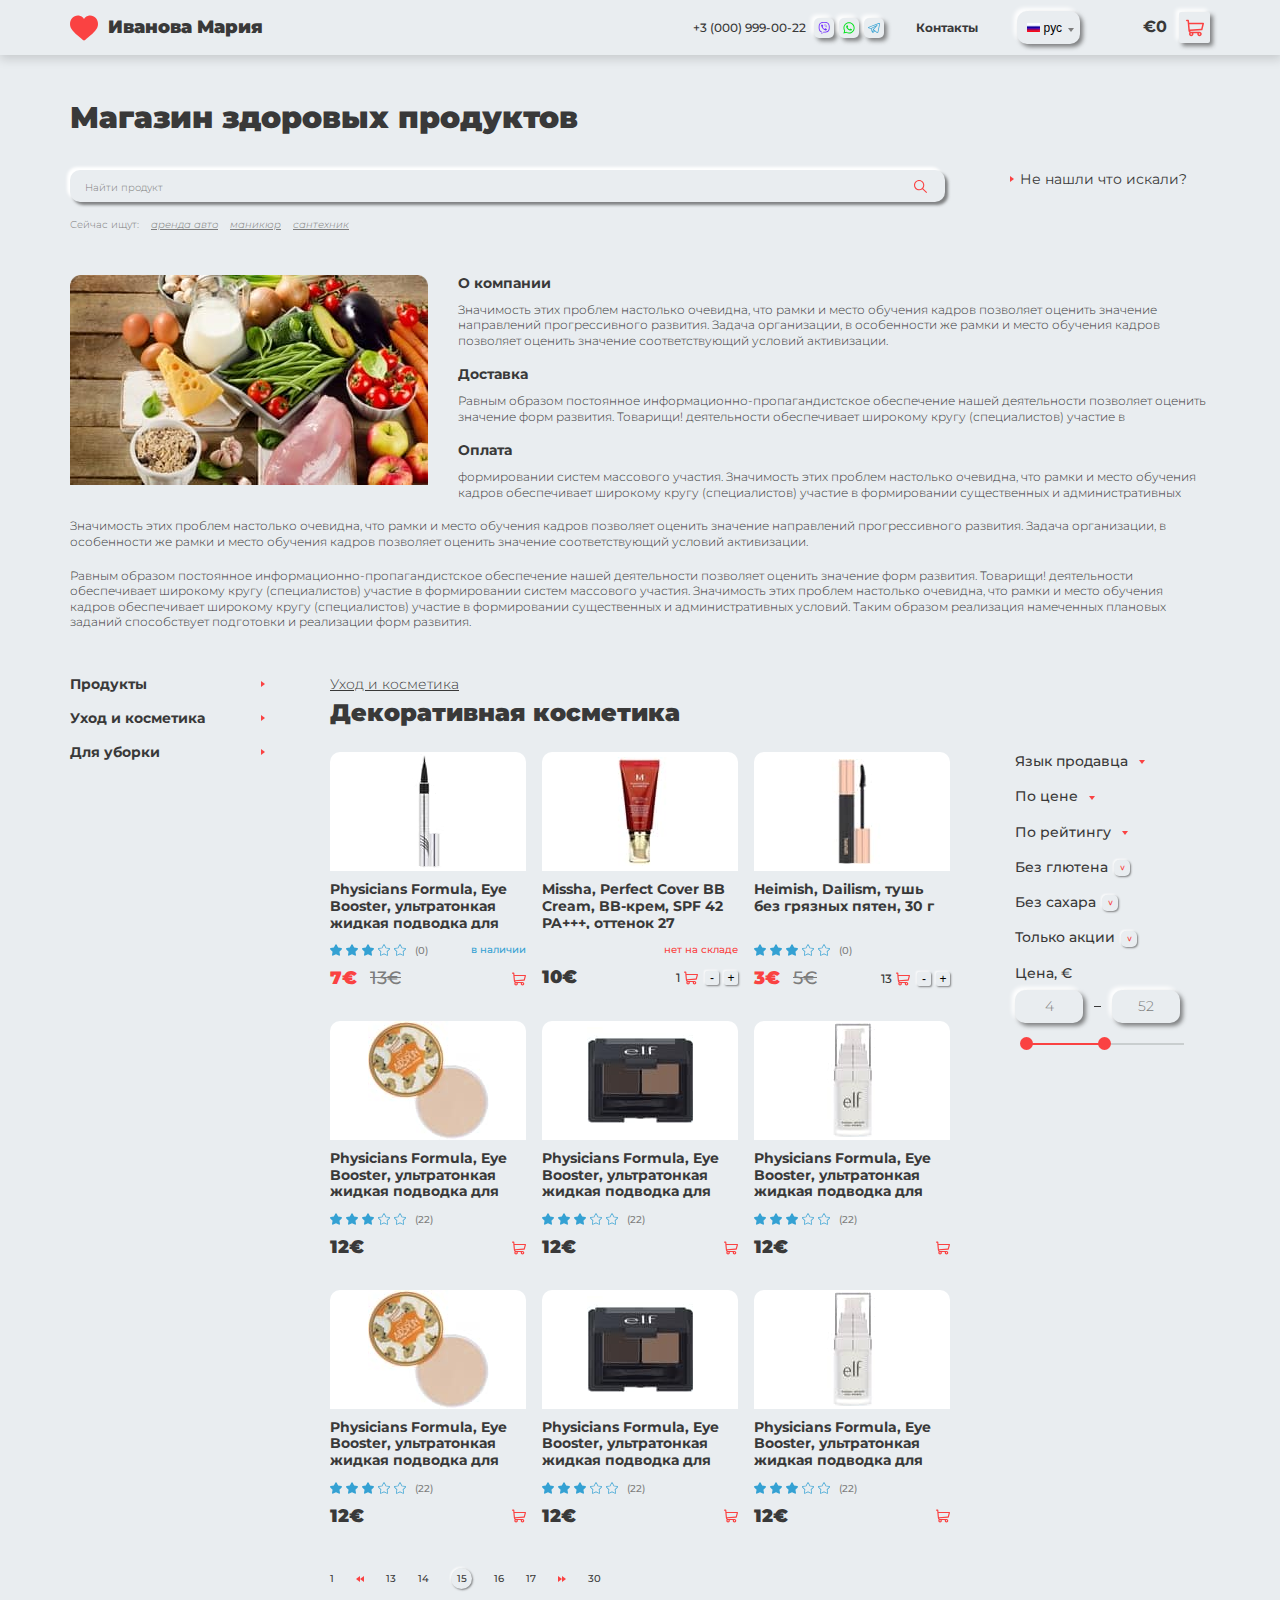
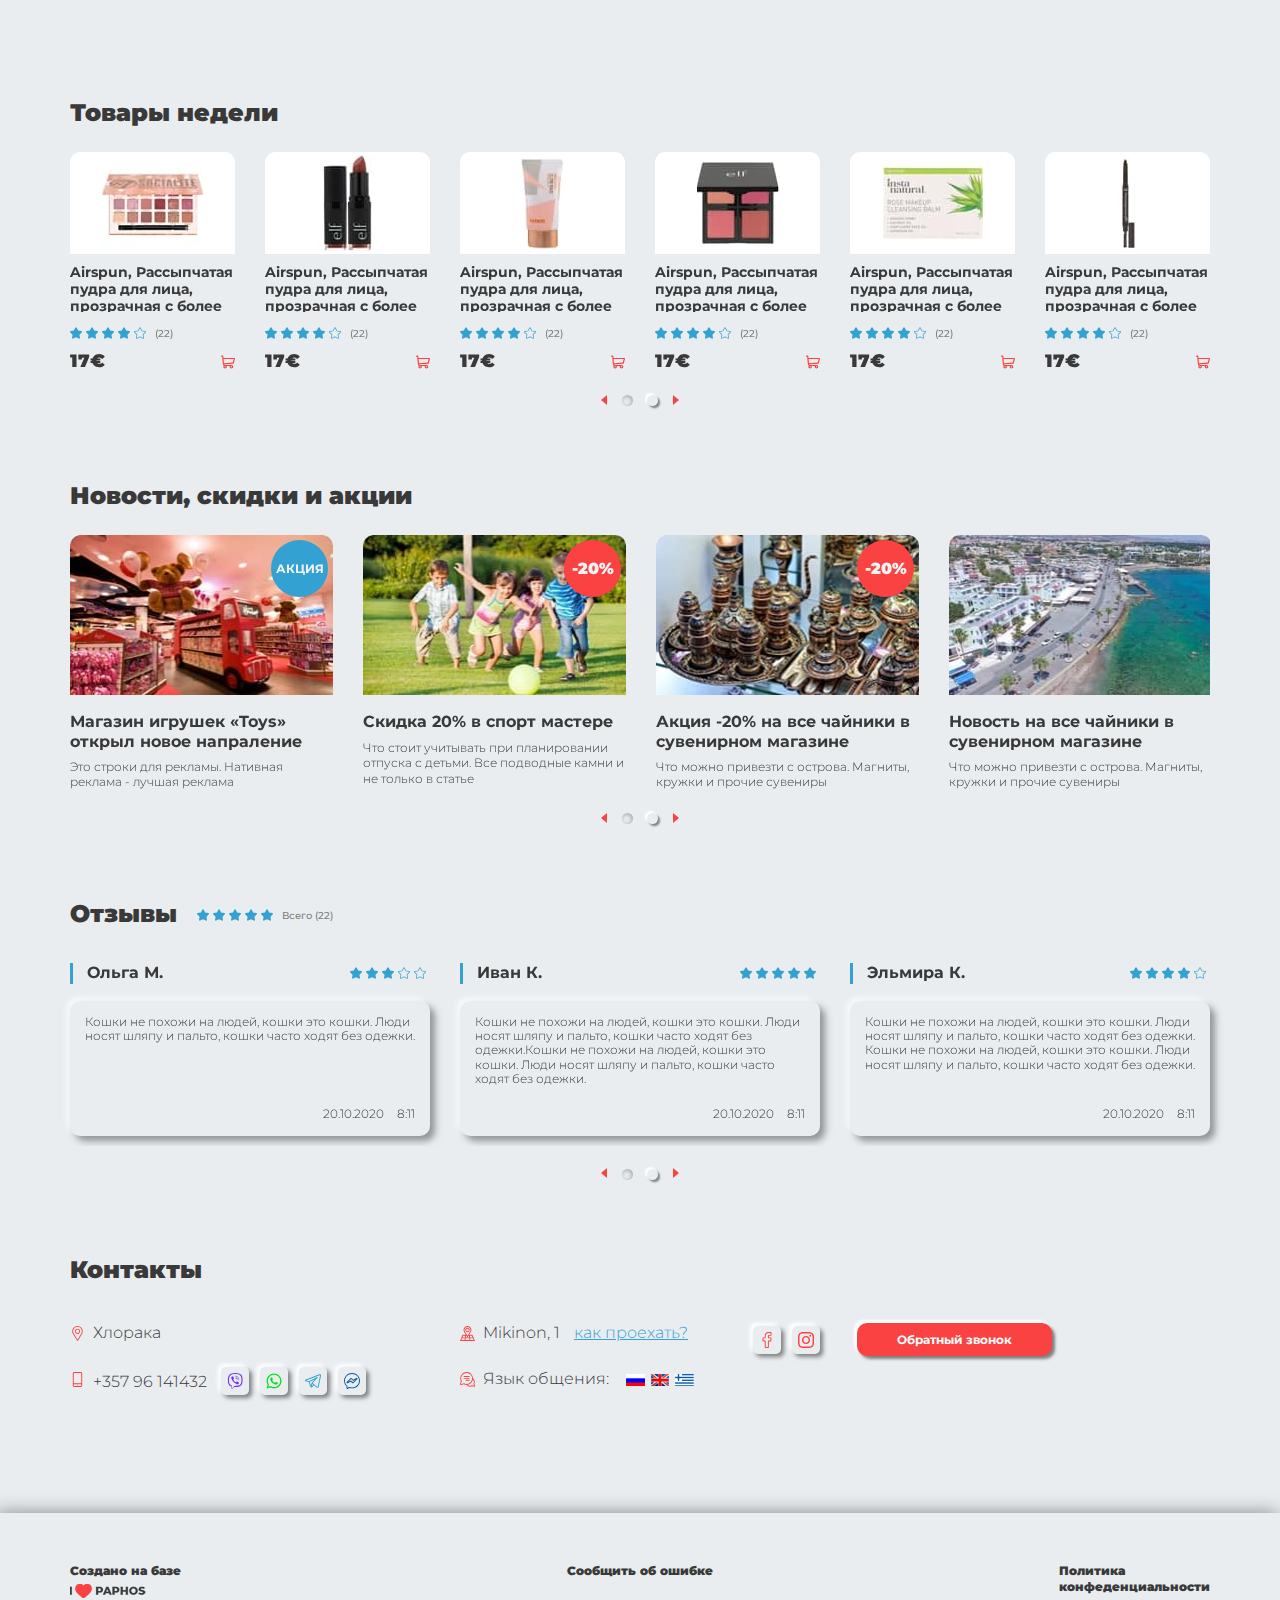
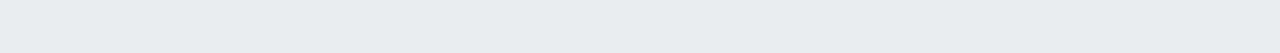
==== commit 93479613: "Add files via upload" ====
--- a/index.html
+++ b/index.html
@@ -290,18 +290,19 @@
 													</div>
 													<div class="rating__value">(0)</div>
 												</div>
-
+												<div class="card__aviable">в наличии</div>
+												
+											</div>
+											<div class="card__grid">
+												<div class="card__price">
+													<span class="price-value price-value--sale">7€</span>
+													<span class="price-old">13€</span>
+												</div>
 												<div class="card__buy">
 													<a href="#" class="card__basket"><svg class="icon icon-buy"><use xlink:href="img/sprite.svg#buy"></use></svg></a>
 													
 												</div>
-											</div>
-											<div class="card__grid">
-												<div class="card__price">
-													<span class="price-value price-value--sale">7€</span>
-													<span class="price-old">13€</span>
-												</div>
-												<div class="card__aviable">в наличии</div>
+												
 											</div>
 										</div>
 									</div>
@@ -318,14 +319,15 @@
 										</div>
 										<div class="card__body">
 											<div class="card__title"><a href="#">Missha, Perfect Cover BB Cream, BB-крем, SPF 42 PA+++, оттенок 27 медовый бежевый</a></div>
-
+											<div class="card__grid">
+												<div class="card__aviable card__aviable--red">нет на складе</div>
+											</div>
 											<div class="card__grid">
 												<div class="card__price">
 													<span class="price-value">10€</span>
 												</div>
 
 												<div class="card__buy">
-													
 													<div class="counter">
 														<span class="counter__input">1</span>
 														<a href="#" class="card__basket"><svg class="icon icon-buy"><use xlink:href="img/sprite.svg#buy"></use></svg></a>
@@ -334,10 +336,7 @@
 													</div>
 												</div>
 											</div>
-											<div class="card__grid">
-												
-												<div class="card__aviable card__aviable--red">нет на складе</div>
-											</div>
+											
 										</div>
 									</div>
 								</div>
@@ -365,7 +364,12 @@
 													</div>
 													<div class="rating__value">(0)</div>
 												</div>
-
+											</div>
+											<div class="card__grid">
+												<div class="card__price">
+													<span class="price-value price-value--sale">3€</span>
+													<span class="price-old">5€</span>
+												</div>
 												<div class="card__buy">
 													<div class="counter">
 														<span class="counter__input">13</span>
@@ -376,13 +380,6 @@
 													
 												</div>
 											</div>
-											<div class="card__grid">
-												<div class="card__price">
-													<span class="price-value price-value--sale">3€</span>
-													<span class="price-old">5€</span>
-												</div>
-												
-											</div>
 										</div>
 									</div>
 								</div>
@@ -411,17 +408,17 @@
 													<div class="rating__value">(22)</div>
 												</div>
 
+												
+											</div>
+											<div class="card__grid">
+												<div class="card__price">
+													<span class="price-value">12€</span>
+													
+												</div>
 												<div class="card__buy">
 													<a href="#" class="card__basket"><svg class="icon icon-buy"><use xlink:href="img/sprite.svg#buy"></use></svg></a>
 													
 												</div>
-											</div>
-											<div class="card__grid">
-												<div class="card__price">
-													<span class="price-value">12€</span>
-													
-												</div>
-												
 											</div>
 										</div>
 									</div>
@@ -451,17 +448,17 @@
 													<div class="rating__value">(22)</div>
 												</div>
 
+												
+											</div>
+											<div class="card__grid">
+												<div class="card__price">
+													<span class="price-value">12€</span>
+													
+												</div>
 												<div class="card__buy">
 													<a href="#" class="card__basket"><svg class="icon icon-buy"><use xlink:href="img/sprite.svg#buy"></use></svg></a>
 													
 												</div>
-											</div>
-											<div class="card__grid">
-												<div class="card__price">
-													<span class="price-value">12€</span>
-													
-												</div>
-												
 											</div>
 										</div>
 									</div>
@@ -491,17 +488,17 @@
 													<div class="rating__value">(22)</div>
 												</div>
 
+												
+											</div>
+											<div class="card__grid">
+												<div class="card__price">
+													<span class="price-value">12€</span>
+													
+												</div>
 												<div class="card__buy">
 													<a href="#" class="card__basket"><svg class="icon icon-buy"><use xlink:href="img/sprite.svg#buy"></use></svg></a>
 													
 												</div>
-											</div>
-											<div class="card__grid">
-												<div class="card__price">
-													<span class="price-value">12€</span>
-													
-												</div>
-												
 											</div>
 										</div>
 									</div>
@@ -531,17 +528,17 @@
 													<div class="rating__value">(22)</div>
 												</div>
 
+												
+											</div>
+											<div class="card__grid">
+												<div class="card__price">
+													<span class="price-value">12€</span>
+													
+												</div>
 												<div class="card__buy">
 													<a href="#" class="card__basket"><svg class="icon icon-buy"><use xlink:href="img/sprite.svg#buy"></use></svg></a>
 													
 												</div>
-											</div>
-											<div class="card__grid">
-												<div class="card__price">
-													<span class="price-value">12€</span>
-													
-												</div>
-												
 											</div>
 										</div>
 									</div>
@@ -571,17 +568,17 @@
 													<div class="rating__value">(22)</div>
 												</div>
 
+												
+											</div>
+											<div class="card__grid">
+												<div class="card__price">
+													<span class="price-value">12€</span>
+													
+												</div>
 												<div class="card__buy">
 													<a href="#" class="card__basket"><svg class="icon icon-buy"><use xlink:href="img/sprite.svg#buy"></use></svg></a>
 													
 												</div>
-											</div>
-											<div class="card__grid">
-												<div class="card__price">
-													<span class="price-value">12€</span>
-													
-												</div>
-												
 											</div>
 										</div>
 									</div>
@@ -611,17 +608,17 @@
 													<div class="rating__value">(22)</div>
 												</div>
 
+												
+											</div>
+											<div class="card__grid">
+												<div class="card__price">
+													<span class="price-value">12€</span>
+													
+												</div>
 												<div class="card__buy">
 													<a href="#" class="card__basket"><svg class="icon icon-buy"><use xlink:href="img/sprite.svg#buy"></use></svg></a>
 													
 												</div>
-											</div>
-											<div class="card__grid">
-												<div class="card__price">
-													<span class="price-value">12€</span>
-													
-												</div>
-												
 											</div>
 										</div>
 									</div>
--- a/css/app.css
+++ b/css/app.css
@@ -2,9 +2,9 @@
  * By: Pit Orel
  * E-mail: orel-1993@yandex.ru
  * Vk: https://vk.com/pit_orel
- */a,abbr,acronym,address,applet,article,aside,audio,b,big,blockquote,body,canvas,caption,center,cite,code,dd,del,details,dfn,div,dl,dt,em,embed,fieldset,figcaption,figure,footer,form,h1,h2,h3,h4,h5,h6,header,hgroup,html,i,iframe,img,ins,kbd,label,legend,li,main,mark,menu,nav,object,ol,output,p,pre,q,ruby,s,samp,section,small,span,strike,strong,sub,summary,sup,table,tbody,td,tfoot,th,thead,time,tr,tt,u,ul,var,video{margin:0;padding:0;border:0;font-size:100%}article,aside,details,figcaption,figure,footer,header,hgroup,main,menu,nav,section{display:block}blockquote,q{quotes:none}blockquote:after,blockquote:before,q:after,q:before{content:'';content:none}table{border-collapse:collapse;border-width:0;padding:0;margin:0}html{height:100%;-webkit-text-size-adjust:none;-ms-text-size-adjust:none;font-size:62.5%;box-sizing:border-box;-ms-overflow-style:scrollbar}input,textarea{color:#333;outline:0;border-radius:0;-moz-border-radius:0;-webkit-border-radius:0;-webkit-appearance:none}button,input[type=button],input[type=submit]{cursor:pointer;-webkit-appearance:none;outline:0}input::-ms-clear{display:none}form,td{margin:0;padding:0}a{font-family:inherit;transition:.2s linear;text-decoration:none;outline:0;-webkit-tap-highlight-color:transparent;-webkit-tap-highlight-color:transparent;color:#393939}*,:after,:before{box-sizing:border-box}:active,:focus,a:active,a:focus{outline:0}html.lock,html.lock body{overflow:hidden}body{margin:0;padding:0;position:relative;-webkit-font-smoothing:antialiased;-moz-osx-font-smoothing:grayscale;color:#393939;font:300 1.2rem/1.3 Montserrat,Arial,sans-serif;background:#e9edf0;min-height:100%;display:-ms-flexbox;display:flex}.header{width:100%;min-width:32rem;text-align:left;-ms-flex-negative:0;flex-shrink:0;position:relative;z-index:3;box-shadow:.1rem .3rem 1rem .1rem rgba(0,0,0,.15);background-color:#e9edf0}.header>.container{display:-ms-flexbox;display:flex;-ms-flex-align:center;align-items:center;height:5.5rem}.header__logo{-ms-flex:none;flex:none;margin-right:auto}.header__phone{margin-right:.8rem}.logo{display:-ms-flexbox;display:flex;-ms-flex-align:center;align-items:center}.logo .icon{-ms-flex:none;flex:none;font-size:2.8rem;display:block;color:#fa4242;margin-right:1rem}.logo__text{font-weight:900;font-size:1.8rem}.logo:hover{text-decoration:none}.basket{display:-ms-flexbox;display:flex;-ms-flex-align:center;align-items:center;margin-left:6.3rem}.basket__button{position:relative;width:3.1rem;height:3.1rem;border-radius:.2rem;background-color:#e9edf0;text-align:center;display:-ms-flexbox;display:flex;-ms-flex-align:center;align-items:center;-ms-flex-pack:center;justify-content:center;padding:0;border:none;-ms-flex:none;flex:none;box-shadow:.3rem .3rem .4rem rgba(57,57,57,.6),-.3rem -.3rem .4rem #fff}.basket__button:hover{text-decoration:none}.basket__button .icon{display:block;color:#fa4242;font-size:1.8rem}.basket__price{-ms-flex:none;flex:none;margin-right:1.2rem;font-size:1.6rem;font-weight:700}.basket__kbd{position:absolute;bottom:-.4rem;right:-.5rem;min-width:1.1rem;height:1.1rem;text-align:center;line-height:1.2rem;border-radius:.2rem;background-color:#e9edf0;font-size:.8rem;font-weight:500}.basket.is-active .basket__button{background-color:#fa4242}.basket.is-active .basket__button .icon{color:#fff}.lang{margin-left:3.9rem}.lang__button{border-radius:1rem;background-color:#e9edf0;text-align:center;display:-ms-flexbox;display:flex;-ms-flex-align:center;align-items:center;-ms-flex-pack:center;justify-content:center;border:none;height:3.3rem;line-height:normal;padding:0 1.8rem 0 1rem;white-space:nowrap;-ms-flex:none;flex:none;font-size:1.2rem;font-weight:500;position:relative;box-shadow:.3rem .3rem .4rem rgba(57,57,57,.6),-.3rem -.3rem .4rem #fff}.lang__button:after{content:'';display:block;position:absolute;top:50%;right:.8rem;margin-right:-.2rem;width:0;height:0;border-style:solid;border-width:.4rem .35rem 0;border-color:#7d7d7d transparent transparent}.lang__button img{margin-right:.4rem}.search-button.is-active{box-shadow:inset .2rem .2rem .4rem .1rem rgba(0,0,0,.3),inset 0 0 0 rgba(255,255,255,0)}.main-menu{list-style:none;margin:0;padding:0;display:-ms-flexbox;display:flex}.main-menu__item{margin-left:3.2rem}.main-menu__link{color:#393939;font-size:1.2rem;font-weight:700}.social__btn{display:-ms-inline-flexbox;display:inline-flex;vertical-align:middle;margin-right:.2rem;-ms-flex-align:center;align-items:center;-ms-flex-pack:center;justify-content:center;box-shadow:.3rem .3rem .4rem rgba(57,57,57,.6),-.3rem -.3rem .4rem #fff;border-radius:.5rem;background-color:#e9edf0;width:2rem;height:2rem}.social__btn:last-child{margin-right:0}.social__btn:hover{box-shadow:inset .2rem .2rem .4rem .1rem rgba(0,0,0,.3),inset 0 0 0 rgba(255,255,255,0)}.social__btn .icon{display:block;font-size:1.2rem}.social__btn .icon-viber{color:#712bff}.social__btn .icon-whatsapp{color:#00e11a}.social__btn .icon-telegram{color:#34a1d3}.social__btn .icon-facebook-messenger{color:#005aa4}.social__btn .icon-facebook,.social__btn .icon-instagram{color:#fa4242}.social--inline{display:inline-block;vertical-align:middle;position:relative;top:-.2rem}.social--lg .social__btn{width:2.8rem;height:2.8rem;margin-right:.7rem}.social--lg .social__btn .icon{font-size:1.6rem}.phone{font-size:1.2rem;font-weight:500;white-space:nowrap}.fix-menu{box-shadow:0 0 .6rem .1rem rgba(0,0,0,.2);background-color:#e9edf0;padding:1rem 0}.fix-menu__button{display:-ms-flexbox;display:flex;-ms-flex-align:center;align-items:center;-ms-flex-pack:justify;justify-content:space-between}.mobile-navbar__container{background:#e9edf0;width:28rem;position:absolute;top:0;height:100%;z-index:100;max-height:100%;transition:.2s linear;-webkit-transform:translateX(-100%);-ms-transform:translateX(-100%);transform:translateX(-100%);overflow:hidden;overflow-y:auto}.mobile-navbar__header{height:5.5rem;padding:.5rem 1.5rem;border-bottom:.1rem solid rgba(57,57,57,.3);display:-ms-flexbox;display:flex;-ms-flex-align:center;align-items:center}.mobile-navbar__main{padding:3.5rem 1.5rem}.mobile-navbar__footer{padding:3.5rem 1.5rem;border-top:.1rem solid rgba(57,57,57,.3);text-align:center}.mobile-navbar__close{margin-left:auto;position:relative;cursor:pointer;height:3.1rem;width:3.1rem;background-color:#e9edf0;border-radius:.5rem;box-shadow:.3rem .3rem .4rem rgba(57,57,57,.6),-.3rem -.3rem .4rem #fff;padding:0}.mobile-navbar__close:after,.mobile-navbar__close:before{content:'';display:block;width:1.4rem;height:.2rem;background:#fa4242;position:absolute;left:.8rem;top:47%}.mobile-navbar__close:after{-webkit-transform:rotate(-45deg);-ms-transform:rotate(-45deg);transform:rotate(-45deg)}.mobile-navbar__close:before{-webkit-transform:rotate(45deg);-ms-transform:rotate(45deg);transform:rotate(45deg)}.mobile-navbar__overlay{background:rgba(233,237,240,.5);position:absolute;top:0;left:0;right:0;bottom:0;z-index:99;opacity:0;-webkit-transform:translateX(-100%);-ms-transform:translateX(-100%);transform:translateX(-100%);transition:opacity .2s ease-in-out,transform .1ms ease-in-out .2s,-webkit-transform .1ms ease-in-out .2s}.mobile-navbar .phone{margin-bottom:1rem}.mobile-navbar .phone__link{font-size:1.8rem;font-weight:600}.mobile-navbar.is-open{position:fixed;top:0;left:0;right:0;height:100%;z-index:9999}.mobile-navbar.is-open .mobile-navbar__container{-webkit-transform:translateX(0);-ms-transform:translateX(0);transform:translateX(0);box-shadow:2px 0 6px rgba(51,51,51,.26)}.mobile-navbar.is-open .mobile-navbar__overlay{opacity:1;-webkit-transform:translateX(0);-ms-transform:translateX(0);transform:translateX(0);transition:opacity .2s ease-in-out}.mobile-menu{text-align:center}.mobile-menu__link{display:block;padding:1.5rem;font-size:1.6rem;color:#393939;font-weight:700}.mobile-menu__link:hover{text-decoration:none}.search-button{box-shadow:.3rem .3rem .4rem rgba(57,57,57,.6),-.3rem -.3rem .4rem #fff;padding:0;border:none;height:3.1rem;width:3.1rem;font-size:0;border-radius:.5rem;line-height:normal;display:none}.search-button .icon{font-size:1.5rem;color:#fa4242}.burger{height:3.1rem;width:3.1rem;cursor:pointer;position:relative;display:none;background-color:#e9edf0;border-radius:.5rem;box-shadow:.3rem .3rem .4rem rgba(57,57,57,.6),-.3rem -.3rem .4rem #fff;padding:0;margin-right:1.4rem}.burger__icon{width:1.4rem;position:absolute;top:50%;left:50%;height:.2rem;border-radius:.1rem;background-color:#fa4242;-webkit-transform:translate(-50%,-50%) rotate(0);-ms-transform:translate(-50%,-50%) rotate(0);transform:translate(-50%,-50%) rotate(0);transition:.5s}.burger__icon:after,.burger__icon:before{content:"";position:absolute;height:inherit;border-radius:.1rem;background-color:#fa4242;margin:auto;width:100%;transition:.5s}.burger__icon:before{top:-.5rem;left:0;-webkit-transform-origin:left;-ms-transform-origin:left;transform-origin:left}.burger__icon:after{bottom:-.5rem;right:0;-webkit-transform-origin:right;-ms-transform-origin:right;transform-origin:right}.burger.is-active{box-shadow:inset .2rem .2rem .4rem .1rem rgba(0,0,0,.3),inset 0 0 0 rgba(255,255,255,0)}.main-wrapper{padding:0;min-width:32rem;position:relative;overflow:hidden;opacity:1;-ms-flex:1 1 auto;flex:1 1 auto;display:-ms-flexbox;display:flex;-ms-flex-flow:column nowrap;flex-flow:column nowrap;min-height:100vh;width:100%}.main{width:100%;min-width:32rem;text-align:left;-ms-flex:1 1 auto;flex:1 1 auto}.wrapper{width:100%;min-width:32rem;max-width:122rem;padding:0 4rem;margin:0 auto;position:relative}.wrap{margin-top:4.5rem;margin-bottom:3.4rem}.section{margin-top:11rem;margin-bottom:11rem}.section__head .rating{margin-top:.8rem;margin-left:2rem}.title{font-size:3rem;font-weight:900}.search-block{display:-ms-flexbox;display:flex;margin-bottom:4.4rem}.search-block__form{-ms-flex:1;flex:1;position:relative}.search-block__info{margin-left:6.5rem;width:20rem}.search-block__input{height:3.2rem;border-radius:1rem;background-color:#e9edf0;box-shadow:.3rem .3rem .3rem rgba(57,57,57,.6),-.3rem -.3rem .3rem #fff;border:none;width:100%;font-size:1.4rem;font-weight:400;padding:0 4.5rem 0 1.5rem;line-height:normal;font-family:Montserrat}.search-block__input:-ms-input-placeholder{color:#7d7d7d;font-size:1rem;font-weight:300}.search-block__input::-moz-placeholder{color:#7d7d7d;font-size:1rem;font-weight:300}.search-block__input::-webkit-input-placeholder{color:#7d7d7d;font-size:1rem;font-weight:300}.search-block__input::-ms-input-placeholder{color:#7d7d7d;font-size:1rem;font-weight:300}.search-block__input::placeholder{color:#7d7d7d;font-size:1rem;font-weight:300}.search-block__icon{position:absolute;top:1rem;right:1.8rem}.search-block__icon .icon{display:block;color:#fa4242;font-size:1.3rem}.search-block__close{position:absolute;top:1rem;right:1.5rem;display:none;cursor:pointer;height:3.1rem;width:3.1rem;background-color:#e9edf0;border-radius:.5rem;box-shadow:.3rem .3rem .4rem rgba(57,57,57,.6),-.3rem -.3rem .4rem #fff;padding:0}.search-block__close:after,.search-block__close:before{content:'';display:block;width:1.4rem;height:.2rem;background:#fa4242;position:absolute;left:.8rem;top:47%}.search-block__close:after{-webkit-transform:rotate(-45deg);-ms-transform:rotate(-45deg);transform:rotate(-45deg)}.search-block__close:before{-webkit-transform:rotate(45deg);-ms-transform:rotate(45deg);transform:rotate(45deg)}.text-field{margin-top:1.5rem;font-size:1rem}.text-field__link,.text-field__title{display:inline-block;vertical-align:middle;margin-right:.9rem;font-weight:300;color:#7d7d7d}.text-field__link{font-style:italic;text-decoration:underline}.text-field__link:hover{text-decoration:none}.list{list-style:none}.list li{padding-left:1rem;position:relative;font-size:1.4rem}.list li:before{content:'';display:block;position:absolute;top:50%;left:0;margin-top:-.3rem;width:0;height:0;border-style:solid;border-width:.35rem 0 .35rem .4rem;border-color:transparent transparent transparent #fa4242}.section-about{margin-bottom:4.5rem}.about{overflow:hidden}.about>:last-child{margin-bottom:0}.about>:first-child{margin-top:0}.about__img{float:left;margin:0 3rem 2.5rem 0;max-width:35.8rem}.about__img img{border-radius:1rem 1rem 0 0;display:block}.about h6{font-weight:700;font-size:1.4rem;margin:0 0 1rem}.ct-main{display:-ms-flexbox;display:flex;-ms-flex-align:start;align-items:flex-start}.ct-sidebar{-ms-flex:none;flex:none;width:19.5rem;margin-right:6.5rem}.ct-content{-ms-flex:1;flex:1}.ct-content__wrap{display:-ms-flexbox;display:flex;-ms-flex-align:start;align-items:flex-start}.ct-content__left{-ms-flex:1;flex:1}.ct-content__right{width:19.5rem;margin-left:6.5rem;-ms-flex:none;flex:none}.ct-menu__item{margin-bottom:1.6rem}.ct-menu__item:last-child{margin-bottom:0}.ct-menu__item.is-active .ct-menu__link:after{-webkit-transform:rotate(90deg);-ms-transform:rotate(90deg);transform:rotate(90deg)}.ct-menu__item.is-active>ul{display:block}.ct-menu__link{position:relative;display:block;font-size:1.4rem;font-weight:700;padding-right:1rem}.ct-menu__link:after{content:'';display:block;position:absolute;top:50%;right:0;margin-top:-.3rem;width:0;height:0;border-style:solid;border-width:.35rem 0 .35rem .4rem;border-color:transparent transparent transparent #fa4242;transition:.2s linear}.ct-menu ul{display:none;margin:1.8rem 0 1.8rem 1.4rem;font-size:1.2rem;font-weight:500}.ct-menu ul li{margin-bottom:1.5rem;position:relative}.ct-menu ul li.is-active{font-weight:700}.ct-menu ul li.is-active:before{content:'';display:block;position:absolute;top:50%;left:-1rem;margin-top:-.3rem;width:0;height:0;border-style:solid;border-width:.35rem 0 .35rem .4rem;border-color:transparent transparent transparent #fa4242}.cat-name{font-size:1.4rem;font-weight:300;margin-bottom:.6rem}.cat-name a{text-decoration:underline}.cat-name a:hover{text-decoration:none}.ct-filter-menu li{margin-bottom:1.7rem}.ct-filter-menu a{color:#393939;font-size:1.4rem;font-weight:500}.ct-filter-menu a.is-active .caret{box-shadow:.1rem .1rem .2rem rgba(57,57,57,.6),-.1rem -.1rem .2rem #fff;background-color:#e9edf0;text-align:center;line-height:1.2rem}.ct-filter-menu a.is-active .caret:after{content:'\003E';border:none!important;color:#fa4242;height:auto;width:auto;font-family:Montserrat;font-size:1rem;font-weight:500;text-align:center;-webkit-transform:rotate(90deg);-ms-transform:rotate(90deg);transform:rotate(90deg);position:static}.ct-filter__title{margin-bottom:.8rem;color:#393939;font-size:1.4rem;font-weight:500}.caret{width:1.6rem;height:1.6rem;border-radius:.5rem;position:relative;display:inline-block;vertical-align:middle;margin-left:.2rem}.caret:after{content:'';display:inline-block;position:absolute;top:50%;left:50%;-webkit-transform:translate(-50%,-50%);-ms-transform:translate(-50%,-50%);transform:translate(-50%,-50%);width:0;height:0;border-style:solid;border-width:.4rem .35rem 0;border-color:#fa4242 transparent transparent}@media screen and (min-width:992px){.card-list.row{margin-left:-.8rem;margin-right:-.8rem}.card-list.row [class^=col]{padding-left:.8rem;padding-right:.8rem}}.card{margin-bottom:3.2rem;max-width:29rem;margin-left:auto;margin-right:auto}.card__img{background:#fff;height:11.9rem;display:-ms-flexbox;display:flex;-ms-flex-align:center;align-items:center;-ms-flex-pack:center;justify-content:center;border-radius:1rem 1rem 0 0;position:relative;overflow:hidden;margin-bottom:1rem}.card__img:hover .card__more{opacity:1}.card__img img{max-height:100%}.card__more{position:absolute;top:0;left:0;right:0;bottom:0;background-color:rgba(57,57,57,.6);display:-ms-flexbox;display:flex;-ms-flex-align:center;align-items:center;-ms-flex-pack:center;justify-content:center;-ms-flex-direction:column;flex-direction:column;color:#e9edf0;opacity:0;transition:.2s linear;font-size:1.2rem;font-weight:500}.card__more .icon{font-size:2.6rem;margin-bottom:.3rem}.card__title{font-size:1.4rem;font-weight:700;height:4.8rem;overflow:hidden;line-height:1.2;margin-bottom:1.4rem}.card__grid{display:-ms-flexbox;display:flex;-ms-flex-align:center;align-items:center;-ms-flex-pack:justify;justify-content:space-between;margin-top:1.2rem}.card__buy{margin-left:auto}.card__basket .icon{font-size:1.4rem;display:block;color:#fa4242}.card__price .price-value{font-size:1.8rem;font-weight:900;line-height:1.1;margin-right:1rem}.card__price .price-value--sale{color:#fa4242}.card__price .price-old{margin-right:.5rem;color:#7d7d7d;font-size:1.8rem;font-weight:500;text-decoration:line-through;line-height:1.1}.card__aviable{color:#34a1d3;font-size:1rem;font-weight:500;margin-left:auto}.card__aviable--red{color:#fa4242}.card .counter{display:-ms-flexbox;display:flex;-ms-flex-align:center;align-items:center}.card .counter__btn{margin-left:.5rem}.card .counter .card__basket{margin-right:.2rem;margin-left:.4rem}.card .counter__input{font-size:1.2rem;font-weight:500}.card-slider .card{margin-bottom:0}.card-slider .card__img{height:10.2rem}.rating{display:-ms-flexbox;display:flex;-ms-flex-align:center;align-items:center}.rating__stars{white-space:nowrap;font-size:0}.rating__stars .icon{font-size:1.2rem;color:#34a1d3;margin-right:.4rem}.rating__value{font-size:1rem;color:#7d7d7d;font-weight:500;margin-left:.5rem;padding-top:.1rem}.counter__btn{width:1.4rem;height:1.4rem;display:inline-block;vertical-align:middle;text-align:center;line-height:1.4rem;border-radius:.2rem;background-color:#e9edf0;border:none;padding:0;margin:0;font-size:1.2rem;font-weight:500;box-shadow:.1rem .1rem .2rem rgba(57,57,57,.6),-.1rem -.1rem .2rem #fff}.news-inner__img{position:relative;margin-bottom:1.7rem}.news-inner__img img{border-radius:1rem 1rem 0 0;width:100%}.news-inner__title{margin-bottom:.8rem}.news-inner p{font-size:1.2rem;font-weight:300;margin-bottom:0}.sticker{position:absolute;top:.5rem;right:.5rem;width:5.7rem;height:5.7rem;text-align:center;white-space:nowrap;line-height:5.7rem;border-radius:50%;color:#f3f3f3;font-size:1.2rem;font-weight:700;text-transform:uppercase}.sticker--action{background-color:#34a1d3}.sticker--sale{font-weight:900;font-size:1.6rem;background-color:#fa4242}.card-slider,.news-slider,.reviews-slider{overflow:hidden}.card-slider .slick-list,.news-slider .slick-list,.reviews-slider .slick-list{margin:0 -1.5rem}.card-slider__item,.news-slider__item,.reviews-slider__item{padding:0 1.5rem}.reviews-slider{overflow:visible}.reviews-inner{margin-top:1rem;margin-bottom:1rem}.reviews-inner__top{display:-ms-flexbox;display:flex;-ms-flex-align:center;align-items:center;-ms-flex-pack:justify;justify-content:space-between;border-left:.3rem solid #34a1d3;padding-left:1.4rem;margin-bottom:1.7rem}.reviews-inner__name{font-size:1.6rem;font-weight:700}.reviews-inner__body{display:-ms-flexbox;display:flex;-ms-flex-direction:column;flex-direction:column;height:13.5rem;padding:1.4rem 1.5rem;border-radius:1rem;background-color:#e9edf0;box-shadow:.5rem .5rem .7rem rgba(57,57,57,.5),-.3rem -.3rem .6rem rgba(255,255,255,.8)}.reviews-inner__text{width:100%;margin-bottom:2rem;line-height:1.2;max-height:7.2rem;overflow:hidden}.reviews-inner__date{margin-top:auto;text-align:right}.reviews-inner__date .time{margin-left:1rem}.contacts-wrap{padding-top:1rem;margin-bottom:-1.5rem}.contacts-item{font-size:1.6rem;font-weight:300;position:relative;padding-left:2.3rem;margin-bottom:1.5rem;margin-top:.5rem}.contacts-item--n-icon{padding-left:0}.contacts-item>.icon{font-size:1.5rem;display:block;position:absolute;left:0;top:.3rem;color:#fa4242}.contacts-item__txt{margin-right:1rem;margin-bottom:1rem;display:inline-block}.contacts-item__button{margin-left:3rem}.contacts-item .link{color:#34a1d3;text-decoration:underline}.contacts-item .link:hover{text-decoration:none}.lang-row{display:inline-block;vertical-align:middle;font-size:0}.lang-row span{display:inline-block;vertical-align:middle;margin:0 .3rem}.h1,.h2,.h3,.h4,.h5,.h6,h1,h2,h3,h4,h5,h6{margin-top:0;margin-bottom:2.4rem;line-height:1.2}.h1,h1{font-size:3rem;font-weight:900}.h2,h2{font-size:2.4rem;font-weight:900}.h3,h3{font-size:1.6rem;font-weight:700}.h4,h4{font-size:2.5rem;font-weight:700}.h5,h5{font-size:1.8rem;font-weight:700}.h6,h6{font-size:1.6rem;font-weight:700}a:hover{text-decoration:underline}p{margin-bottom:1.8rem}ol,ul{margin:0;list-style:none;padding:0}blockquote{border-left:.2rem solid rgba(57,57,57,.5);margin-bottom:2rem;padding:1rem 0 1rem 2rem}img{display:block;max-width:100%}.text-left{text-align:left}.text-center{text-align:center}.text-right{text-align:right}.nowrap{white-space:nowrap}.word-break{word-break:break-all}.ttu{text-transform:uppercase}.italic{font-style:italic}.font-700{font-weight:700}.margin>:last-child{margin-bottom:0}.margin>:first-child{margin-top:0}.tab-cont{display:block}.tab-cont.is-hidden{display:none}.breadcrumbs__link{color:#393939;text-decoration:underline}.breadcrumbs__link:hover{text-decoration:none}.box-paging{margin-top:1rem}.slick-nav{position:relative}.slick-nav__wrap{position:absolute;top:2rem;width:100%;display:-ms-flexbox;display:flex;-ms-flex-pack:center;justify-content:center;-ms-flex-align:center;align-items:center}.slick-nav .slick-arrow{border:none;text-indent:-999px;overflow:hidden;padding:0;height:1.1rem;width:.6rem;margin:0 .8rem}.slick-nav .slick-prev{-ms-flex-order:1;order:1;position:relative}.slick-nav .slick-prev:after{width:0;height:0;border-style:solid;border-width:.55rem .6rem .55rem 0;border-color:transparent #fa4242 transparent transparent;content:'';display:block;position:absolute;top:50%;left:50%;-webkit-transform:translate(-50%,-50%);-ms-transform:translate(-50%,-50%);transform:translate(-50%,-50%)}.slick-nav .slick-next{-ms-flex-order:3;order:3;position:relative}.slick-nav .slick-next:after{width:0;height:0;border-style:solid;border-width:.55rem 0 .55rem .6rem;border-color:transparent transparent transparent #fa4242;content:'';display:block;position:absolute;top:50%;left:50%;-webkit-transform:translate(-50%,-50%);-ms-transform:translate(-50%,-50%);transform:translate(-50%,-50%)}.slick-nav .slick-dots{-ms-flex-order:2;order:2}.slick-dots{list-style:none}.slick-dots li{margin:0 .7rem!important;font-size:0}.slick-dots li.slick-active button{box-shadow:inset -.1rem .1rem .4rem rgba(0,0,0,.31);background-color:#e9edf0}.slick-dots button{border:none;width:1.1rem;height:1.1rem;padding:0;background-color:#e9edf0;border-radius:50%;box-shadow:.2rem .2rem .2rem rgba(57,57,57,.6),-.2rem -.2rem .2rem #fff;text-indent:-999px;overflow:hidden}.paging-list{display:-ms-flexbox;display:flex;-ms-flex-align:center;align-items:center;-ms-flex-wrap:wrap;flex-wrap:wrap}.paging-list__item{margin-right:2.2rem}.paging-list__item:last-child{margin-right:0}.paging-list__item.paging-prev .paging-list__link{display:-ms-flexbox;display:flex;-ms-flex-align:center;align-items:center}.paging-list__item.paging-prev .paging-list__link:after,.paging-list__item.paging-prev .paging-list__link:before{width:0;height:0;border-style:solid;border-width:.35rem .4rem .35rem 0;border-color:transparent #fa4242 transparent transparent;content:'';display:inline-block;vertical-align:middle}.paging-list__item.paging-next .paging-list__link{display:-ms-flexbox;display:flex;-ms-flex-align:center;align-items:center}.paging-list__item.paging-next .paging-list__link:after,.paging-list__item.paging-next .paging-list__link:before{width:0;height:0;border-style:solid;border-width:.35rem 0 .35rem .4rem;border-color:transparent transparent transparent #fa4242;content:'';display:inline-block;vertical-align:middle}.paging-list__link{height:2.1rem;text-align:center;line-height:2.1rem;font-size:1rem;display:inline-block;vertical-align:middle;font-weight:500}.paging-list__link.is-active{min-width:2.1rem;border-radius:2.1rem;box-shadow:.1rem .1rem .2rem rgba(57,57,57,.6),-.1rem -.1rem .2rem #fff}.paging-list__link:hover{text-decoration:none}.range__row{display:-ms-flexbox;display:flex;margin-left:-1rem;margin-right:-1rem;-ms-flex-align:center;align-items:center}.range__item{width:8.8rem;padding-left:1rem;padding-right:1rem;margin-bottom:2rem}.range__item input{height:3.3rem;border-radius:1rem;background-color:#e9edf0;border:none;font-size:1.4rem;font-weight:300;color:#7d7d7d;font-family:Montserrat;text-align:center;box-shadow:.3rem .3rem .4rem rgba(57,57,57,.6),-.3rem -.3rem .4rem #fff;padding:0 1rem;width:100%}.range__devider{width:.7rem;height:.1rem;margin:0 .1rem 2rem;background:#393939}.range-scroll{margin:0 7px 10px;background-color:#c9cecf;height:.2rem;position:relative;max-width:16.2rem}.range-scroll .ui-slider-range{background-color:#fa4242;height:.2rem;position:relative}.range-scroll .ui-slider-handle{width:1.3rem;height:1.3rem;background-color:#fa4242;display:block;position:absolute;top:-6px;border-radius:50%;margin-left:-7px;cursor:pointer}.range-scroll .ui-slider-handle span{position:absolute;bottom:-18px;left:50%;width:50px;text-align:center;font-size:10px;margin-left:-25px;font-weight:500;color:#94a6aa}.loaded .main-wrapper{visibility:hidden;opacity:0;transition:opacity .3s}.loaded .icon-load{display:-ms-flexbox;display:flex}.icon-load{position:fixed;top:0;left:0;right:0;bottom:0;z-index:1045;display:none;-ms-flex-pack:center;justify-content:center;-ms-flex-align:center;align-items:center;width:auto;background:#fff}.ball{width:3rem;height:3rem;border-radius:1.5rem;background:#fff;opacity:.3}.a{margin-right:1rem;-webkit-animation:.7s ease-out infinite alternate ball-a;animation:.7s ease-out infinite alternate ball-a}.b{margin-right:1rem;-webkit-animation:.7s ease-out .2s infinite alternate ball-b;animation:.7s ease-out .2s infinite alternate ball-b}.c{-webkit-animation:.7s ease-out .4s infinite alternate ball-c;animation:.7s ease-out .4s infinite alternate ball-c}@-webkit-keyframes ball-a{from{height:2rem;opacity:.3;background:#fff}to{height:7rem;opacity:1;background:rgba(146,159,178,.2)}}@keyframes ball-a{from{height:2rem;opacity:.3;background:#fff}to{height:7rem;opacity:1;background:rgba(146,159,178,.2)}}@-webkit-keyframes ball-b{from{height:2rem;opacity:.3;background:#fff}to{height:6.5rem;opacity:1;background:#929fb2}}@keyframes ball-b{from{height:2rem;opacity:.3;background:#fff}to{height:6.5rem;opacity:1;background:#929fb2}}@-webkit-keyframes ball-c{from{height:2rem;opacity:.3;background:#fff}to{height:6rem;opacity:1;background:#163654}}@keyframes ball-c{from{height:2rem;opacity:.3;background:#fff}to{height:6rem;opacity:1;background:#163654}}.btn,a.btn{position:relative;display:-ms-inline-flexbox;display:inline-flex;-ms-flex-align:center;align-items:center;-ms-flex-pack:center;justify-content:center;vertical-align:middle;height:3.3rem;padding:0 4rem;color:#fff;font:700 1.2rem/1.4rem Montserrat,Arial,sans-serif;text-align:center;text-decoration:none;border:none;border-radius:1rem;background-color:#fa4242;box-shadow:.3rem .3rem .3rem rgba(57,57,57,.6),-.3rem -.3rem .3rem #fff;cursor:pointer;transition:.2s linear;overflow:hidden}.btn:hover,a.btn:hover{text-decoration:none;color:#fff;background:#f91010}.btn--block,a.btn--block{display:-ms-flexbox;display:flex;width:100%;min-width:none;padding-left:1rem;padding-right:1rem}button.btn,input.btn{display:inline-block}button.btn--block,input.btn--block{display:block;width:100%}.btn-g{display:-ms-inline-flexbox;display:inline-flex;-ms-flex-align:center;align-items:center;-ms-flex-pack:center;justify-content:center;vertical-align:middle;height:3.1rem;min-width:3.1rem;color:#7d7d7d;padding:0 1.6rem;border-radius:.5rem;font:700 1.2rem/1.4rem Montserrat,Arial,sans-serif;box-shadow:.3rem .3rem .3rem rgba(57,57,57,.6),-.3rem -.3rem .3rem #fff}.btn-g:hover{text-decoration:none}.btn-g--icon{padding:0}.btn-g.is-active{box-shadow:inset .2rem .2rem .4rem .1rem rgba(0,0,0,.3),inset 0 0 0 rgba(255,255,255,0)}.btn-g .icon{font-size:1.6rem;display:block}.btn-g .icon--l{margin-left:-.8rem}.icon--info{color:#34a1d3}.icon--l{margin-right:.8rem}.form-field{margin-bottom:2rem;position:relative}.form-input{display:block;width:100%;height:5rem;padding:0 2rem;color:#393939;font:400 1.4rem Montserrat,Arial,sans-serif;border:.1rem solid #bbb;background:#fff;border-radius:0;transition:.2s linear}.form-input:focus:-ms-input-placeholder{opacity:0}.form-input:focus::-moz-placeholder{opacity:0}.form-input:focus::-webkit-input-placeholder{opacity:0}.form-input:focus::-ms-input-placeholder{opacity:0}.form-input:focus::placeholder{opacity:0}.form-input:-ms-input-placeholder{color:#aaa;-ms-transition:opacity .2s linear;transition:opacity .2s linear}.form-input::-moz-placeholder{color:#aaa;-moz-transition:opacity .2s linear;transition:opacity .2s linear}.form-input::-webkit-input-placeholder{color:#aaa;-webkit-transition:opacity .2s linear;transition:opacity .2s linear}.form-input::-ms-input-placeholder{color:#aaa;-ms-transition:opacity .2s linear;transition:opacity .2s linear}.form-input::placeholder{color:#aaa;transition:opacity .2s linear}.form-input.error{border-color:red}.form-input.valid{border-color:green}.form-button{margin-top:2rem}textarea.form-input{height:auto;min-height:15rem;padding-top:1.8rem;padding-bottom:1.8rem;resize:none;overflow:auto}label{display:block;font-weight:600;margin-bottom:.5rem}.checkbox,.radio{display:block;cursor:pointer;font-size:1.4rem;font-weight:400;line-height:normal;margin:0 0 2rem;position:relative}.checkbox input,.radio input{display:none}.checkbox__figure,.radio__figure{position:absolute;top:0;left:0;width:1.8rem;height:1.8rem;background:#fff;border:.1rem solid #bbb;transition:.2s linear}.checkbox__text,.radio__text{min-height:1.8rem;padding-left:2.5rem;min-width:1px}.checkbox input:checked~.checkbox__figure:after{content:'';display:block;position:absolute;z-index:1;left:.4rem;top:.3rem;height:.7rem;width:.9rem;border-left:.2rem solid #393939;border-bottom:.2rem solid #393939;-webkit-transform:rotate(-45deg);-ms-transform:rotate(-45deg);transform:rotate(-45deg)}.checkbox__figure{border-radius:0}.radio input:checked~.radio__figure:after{content:'';display:block;position:absolute;z-index:1;left:.3rem;top:.3rem;height:1rem;width:1rem;border-radius:50%;background:#393939}.radio__figure{border-radius:50%}.jq-selectbox{width:100%;display:block;text-align:left;cursor:pointer;position:relative;vertical-align:middle;z-index:5}.jq-selectbox select{position:absolute;top:0;left:0;width:100%;height:100%;margin:0;padding:0;opacity:0;display:none}.jq-selectbox__select{height:5rem;padding:0 4.5rem 0 2rem;color:#393939;font:400 1.4rem/4.8rem Montserrat,Arial,sans-serif;border:.1rem solid #bbb;background-color:#fff;border-radius:0;transition:.2s linear}.jq-selectbox__select-text{overflow:hidden;-ms-text-overflow:ellipsis;text-overflow:ellipsis;white-space:nowrap;width:100%!important}.jq-selectbox__select-text.placeholder{color:#aaa}.jq-selectbox__trigger{position:absolute;top:0;bottom:0;right:0;width:4rem}.jq-selectbox__trigger-arrow{display:block;position:absolute;top:50%;right:2rem;-webkit-transform:translate(0,-50%);-ms-transform:translate(0,-50%);transform:translate(0,-50%);width:0;height:0;border-style:solid;border-width:.6rem .6rem 0;border-color:#393939 transparent transparent}.jq-selectbox__dropdown{position:absolute;border:.1rem solid #bbb;background-color:#fff;min-width:100%;margin-top:.3rem;top:100%!important;z-index:1;color:#393939}.jq-selectbox__dropdown ul{margin:0;max-height:20rem!important}.jq-selectbox__dropdown li{padding:1rem 2rem;font-size:1.4rem;cursor:pointer;font-weight:400;color:#393939;background:#fff}.jq-selectbox__dropdown li:hover{background:#f9f9f9}.jq-selectbox__dropdown li.sel{color:#fff;background:red}.jq-selectbox__dropdown li.disabled{color:rgba(57,57,57,.6)}.jq-selectbox.dropup .jq-selectbox__dropdown{top:auto!important;bottom:100%!important;margin-top:0;margin-bottom:.3rem}.jq-selectbox__dropdown>ul::-webkit-scrollbar{width:.4rem;background-color:#f3f3f3}.jq-selectbox__dropdown>ul::-webkit-scrollbar-thumb{width:.4rem;background-color:#aaa}.jq-file{display:-ms-inline-flexbox;display:inline-flex;-ms-flex-align:center;align-items:center;width:23rem;position:relative;overflow:hidden}.jq-file input{position:absolute;top:0;right:0;height:auto;margin:0;padding:0;opacity:0;font-size:100px;line-height:1em;cursor:pointer}.jq-file__name{-ms-flex:1;flex:1;-ms-flex-order:1;order:1;text-decoration:underline;font-weight:400;font-size:1.4rem;color:#393939;transition:.2s linear;padding:0 2rem;overflow:hidden;-ms-text-overflow:ellipsis;text-overflow:ellipsis;white-space:nowrap}.jq-file__browse{-ms-flex:none;flex:none;height:5rem;width:5rem;display:-ms-flexbox;display:flex;-ms-flex-align:center;align-items:center;-ms-flex-pack:center;justify-content:center;background-color:#fff;border:.1rem solid #bbb;border-radius:0;font-size:0}.jq-file__browse .icon{font-size:2rem;color:red}.icon{display:inline-block;width:1em;height:1em;stroke-width:0;stroke:currentColor;fill:currentColor;transition:.3s linear;position:relative}.popup{background:#fff;max-width:50rem;margin:0 auto;padding:4rem;position:relative}/*!
+ */a,abbr,acronym,address,applet,article,aside,audio,b,big,blockquote,body,canvas,caption,center,cite,code,dd,del,details,dfn,div,dl,dt,em,embed,fieldset,figcaption,figure,footer,form,h1,h2,h3,h4,h5,h6,header,hgroup,html,i,iframe,img,ins,kbd,label,legend,li,main,mark,menu,nav,object,ol,output,p,pre,q,ruby,s,samp,section,small,span,strike,strong,sub,summary,sup,table,tbody,td,tfoot,th,thead,time,tr,tt,u,ul,var,video{margin:0;padding:0;border:0;font-size:100%}article,aside,details,figcaption,figure,footer,header,hgroup,main,menu,nav,section{display:block}blockquote,q{quotes:none}blockquote:after,blockquote:before,q:after,q:before{content:'';content:none}table{border-collapse:collapse;border-width:0;padding:0;margin:0}html{height:100%;-webkit-text-size-adjust:none;-ms-text-size-adjust:none;font-size:62.5%;box-sizing:border-box;-ms-overflow-style:scrollbar}input,textarea{color:#333;outline:0;border-radius:0;-moz-border-radius:0;-webkit-border-radius:0;-webkit-appearance:none}button,input[type=button],input[type=submit]{cursor:pointer;-webkit-appearance:none;outline:0}input::-ms-clear{display:none}form,td{margin:0;padding:0}a{font-family:inherit;transition:.2s linear;text-decoration:none;outline:0;-webkit-tap-highlight-color:transparent;-webkit-tap-highlight-color:transparent;color:#393939}*,:after,:before{box-sizing:border-box}:active,:focus,a:active,a:focus{outline:0}html.lock,html.lock body{overflow:hidden}body{margin:0;padding:0;position:relative;-webkit-font-smoothing:antialiased;-moz-osx-font-smoothing:grayscale;color:#393939;font:300 1.2rem/1.3 Montserrat,Arial,sans-serif;background:#e9edf0;min-height:100%;display:-ms-flexbox;display:flex}.header{width:100%;min-width:32rem;text-align:left;-ms-flex-negative:0;flex-shrink:0;position:relative;z-index:3;box-shadow:.1rem .3rem 1rem .1rem rgba(0,0,0,.15);background-color:#e9edf0}.header>.container{display:-ms-flexbox;display:flex;-ms-flex-align:center;align-items:center;height:5.5rem}.header__logo{-ms-flex:none;flex:none;margin-right:auto}.header__phone{margin-right:.8rem}.logo{display:-ms-flexbox;display:flex;-ms-flex-align:center;align-items:center}.logo .icon{-ms-flex:none;flex:none;font-size:2.8rem;display:block;color:#fa4242;margin-right:1rem}.logo__text{font-weight:900;font-size:1.8rem}.logo:hover{text-decoration:none}.basket{display:-ms-flexbox;display:flex;-ms-flex-align:center;align-items:center;margin-left:6.3rem}.basket__button{position:relative;width:3.1rem;height:3.1rem;border-radius:.2rem;background-color:#e9edf0;text-align:center;display:-ms-flexbox;display:flex;-ms-flex-align:center;align-items:center;-ms-flex-pack:center;justify-content:center;padding:0;border:none;-ms-flex:none;flex:none;box-shadow:.3rem .3rem .4rem rgba(57,57,57,.6),-.3rem -.3rem .4rem #fff}.basket__button:hover{text-decoration:none}.basket__button .icon{display:block;color:#fa4242;font-size:1.8rem}.basket__price{-ms-flex:none;flex:none;margin-right:1.2rem;font-size:1.6rem;font-weight:700}.basket__kbd{position:absolute;bottom:-.4rem;right:-.5rem;min-width:1.1rem;height:1.1rem;text-align:center;line-height:1.2rem;border-radius:.2rem;background-color:#e9edf0;font-size:.8rem;font-weight:500}.basket.is-active .basket__button{background-color:#fa4242}.basket.is-active .basket__button .icon{color:#fff}.lang{margin-left:3.9rem}.lang__button{border-radius:1rem;background-color:#e9edf0;text-align:center;display:-ms-flexbox;display:flex;-ms-flex-align:center;align-items:center;-ms-flex-pack:center;justify-content:center;border:none;height:3.3rem;line-height:normal;padding:0 1.8rem 0 1rem;white-space:nowrap;-ms-flex:none;flex:none;font-size:1.2rem;font-weight:500;position:relative;box-shadow:.3rem .3rem .4rem rgba(57,57,57,.6),-.3rem -.3rem .4rem #fff}.lang__button:after{content:'';display:block;position:absolute;top:50%;right:.8rem;margin-right:-.2rem;width:0;height:0;border-style:solid;border-width:.4rem .35rem 0;border-color:#7d7d7d transparent transparent}.lang__button img{margin-right:.4rem}.search-button.is-active{box-shadow:inset .2rem .2rem .4rem .1rem rgba(0,0,0,.3),inset 0 0 0 rgba(255,255,255,0)}.main-menu{list-style:none;margin:0;padding:0;display:-ms-flexbox;display:flex}.main-menu__item{margin-left:3.2rem}.main-menu__link{color:#393939;font-size:1.2rem;font-weight:700}.social__btn{display:-ms-inline-flexbox;display:inline-flex;vertical-align:middle;margin-right:.2rem;-ms-flex-align:center;align-items:center;-ms-flex-pack:center;justify-content:center;box-shadow:.3rem .3rem .4rem rgba(57,57,57,.6),-.3rem -.3rem .4rem #fff;border-radius:.5rem;background-color:#e9edf0;width:2rem;height:2rem}.social__btn:last-child{margin-right:0}.social__btn:hover{box-shadow:inset .2rem .2rem .4rem .1rem rgba(0,0,0,.3),inset 0 0 0 rgba(255,255,255,0)}.social__btn .icon{display:block;font-size:1.2rem}.social__btn .icon-viber{color:#712bff}.social__btn .icon-whatsapp{color:#00e11a}.social__btn .icon-telegram{color:#34a1d3}.social__btn .icon-facebook-messenger{color:#005aa4}.social__btn .icon-facebook,.social__btn .icon-instagram{color:#fa4242}.social--inline{display:inline-block;vertical-align:middle;position:relative;top:-.2rem}.social--lg .social__btn{width:2.8rem;height:2.8rem;margin-right:.7rem}.social--lg .social__btn .icon{font-size:1.6rem}.phone{font-size:1.2rem;font-weight:500;white-space:nowrap}.fix-menu{box-shadow:0 0 .6rem .1rem rgba(0,0,0,.2);background-color:#e9edf0;padding:1rem 0}.fix-menu__button{display:-ms-flexbox;display:flex;-ms-flex-align:center;align-items:center;-ms-flex-pack:justify;justify-content:space-between}.mobile-navbar__container{background:#e9edf0;width:28rem;position:absolute;top:0;height:100%;z-index:100;max-height:100%;transition:.2s linear;-webkit-transform:translateX(-100%);-ms-transform:translateX(-100%);transform:translateX(-100%);overflow:hidden;overflow-y:auto}.mobile-navbar__header{height:5.5rem;padding:.5rem 1.5rem;border-bottom:.1rem solid rgba(57,57,57,.3);display:-ms-flexbox;display:flex;-ms-flex-align:center;align-items:center}.mobile-navbar__main{padding:3.5rem 1.5rem}.mobile-navbar__footer{padding:3.5rem 1.5rem;border-top:.1rem solid rgba(57,57,57,.3);text-align:center}.mobile-navbar__close{margin-left:auto;position:relative;cursor:pointer;height:3.1rem;width:3.1rem;background-color:#e9edf0;border-radius:.5rem;box-shadow:.3rem .3rem .4rem rgba(57,57,57,.6),-.3rem -.3rem .4rem #fff;padding:0}.mobile-navbar__close:after,.mobile-navbar__close:before{content:'';display:block;width:1.4rem;height:.2rem;background:#fa4242;position:absolute;left:.8rem;top:47%}.mobile-navbar__close:after{-webkit-transform:rotate(-45deg);-ms-transform:rotate(-45deg);transform:rotate(-45deg)}.mobile-navbar__close:before{-webkit-transform:rotate(45deg);-ms-transform:rotate(45deg);transform:rotate(45deg)}.mobile-navbar__overlay{background:rgba(233,237,240,.5);position:absolute;top:0;left:0;right:0;bottom:0;z-index:99;opacity:0;-webkit-transform:translateX(-100%);-ms-transform:translateX(-100%);transform:translateX(-100%);transition:opacity .2s ease-in-out,transform .1ms ease-in-out .2s,-webkit-transform .1ms ease-in-out .2s}.mobile-navbar .phone{margin-bottom:1rem}.mobile-navbar .phone__link{font-size:1.8rem;font-weight:600}.mobile-navbar.is-open{position:fixed;top:0;left:0;right:0;height:100%;z-index:9999}.mobile-navbar.is-open .mobile-navbar__container{-webkit-transform:translateX(0);-ms-transform:translateX(0);transform:translateX(0);box-shadow:2px 0 6px rgba(51,51,51,.26)}.mobile-navbar.is-open .mobile-navbar__overlay{opacity:1;-webkit-transform:translateX(0);-ms-transform:translateX(0);transform:translateX(0);transition:opacity .2s ease-in-out}.mobile-menu{text-align:center}.mobile-menu__link{display:block;padding:1.5rem;font-size:1.6rem;color:#393939;font-weight:700}.mobile-menu__link:hover{text-decoration:none}.search-button{box-shadow:.3rem .3rem .4rem rgba(57,57,57,.6),-.3rem -.3rem .4rem #fff;padding:0;border:none;height:3.1rem;width:3.1rem;font-size:0;border-radius:.5rem;line-height:normal;display:none}.search-button .icon{font-size:1.5rem;color:#fa4242}.burger{height:3.1rem;width:3.1rem;cursor:pointer;position:relative;display:none;background-color:#e9edf0;border-radius:.5rem;box-shadow:.3rem .3rem .4rem rgba(57,57,57,.6),-.3rem -.3rem .4rem #fff;padding:0;margin-right:1.4rem}.burger__icon{width:1.4rem;position:absolute;top:50%;left:50%;height:.2rem;border-radius:.1rem;background-color:#fa4242;-webkit-transform:translate(-50%,-50%) rotate(0);-ms-transform:translate(-50%,-50%) rotate(0);transform:translate(-50%,-50%) rotate(0);transition:.5s}.burger__icon:after,.burger__icon:before{content:"";position:absolute;height:inherit;border-radius:.1rem;background-color:#fa4242;margin:auto;width:100%;transition:.5s}.burger__icon:before{top:-.5rem;left:0;-webkit-transform-origin:left;-ms-transform-origin:left;transform-origin:left}.burger__icon:after{bottom:-.5rem;right:0;-webkit-transform-origin:right;-ms-transform-origin:right;transform-origin:right}.burger.is-active{box-shadow:inset .2rem .2rem .4rem .1rem rgba(0,0,0,.3),inset 0 0 0 rgba(255,255,255,0)}.main-wrapper{padding:0;min-width:32rem;position:relative;overflow:hidden;opacity:1;-ms-flex:1 1 auto;flex:1 1 auto;display:-ms-flexbox;display:flex;-ms-flex-flow:column nowrap;flex-flow:column nowrap;min-height:100vh;width:100%}.main{width:100%;min-width:32rem;text-align:left;-ms-flex:1 1 auto;flex:1 1 auto}.wrapper{width:100%;min-width:32rem;max-width:122rem;padding:0 4rem;margin:0 auto;position:relative}.wrap{margin-top:4.5rem;margin-bottom:3.4rem}.section{margin-top:11rem;margin-bottom:11rem}.section__head .rating{margin-top:.8rem;margin-left:2rem}.title{font-size:3rem;font-weight:900}.search-block{display:-ms-flexbox;display:flex;margin-bottom:4.4rem}.search-block__form{-ms-flex:1;flex:1;position:relative}.search-block__info{margin-left:6.5rem;width:20rem}.search-block__input{height:3.2rem;border-radius:1rem;background-color:#e9edf0;box-shadow:.3rem .3rem .3rem rgba(57,57,57,.6),-.3rem -.3rem .3rem #fff;border:none;width:100%;font-size:1.4rem;font-weight:400;padding:0 4.5rem 0 1.5rem;line-height:normal;font-family:Montserrat}.search-block__input:-ms-input-placeholder{color:#7d7d7d;font-size:1rem;font-weight:300}.search-block__input::-moz-placeholder{color:#7d7d7d;font-size:1rem;font-weight:300}.search-block__input::-webkit-input-placeholder{color:#7d7d7d;font-size:1rem;font-weight:300}.search-block__input::-ms-input-placeholder{color:#7d7d7d;font-size:1rem;font-weight:300}.search-block__input::placeholder{color:#7d7d7d;font-size:1rem;font-weight:300}.search-block__icon{position:absolute;top:1rem;right:1.8rem}.search-block__icon .icon{display:block;color:#fa4242;font-size:1.3rem}.search-block__close{position:absolute;top:1rem;right:1.5rem;display:none;cursor:pointer;height:3.1rem;width:3.1rem;background-color:#e9edf0;border-radius:.5rem;box-shadow:.3rem .3rem .4rem rgba(57,57,57,.6),-.3rem -.3rem .4rem #fff;padding:0}.search-block__close:after,.search-block__close:before{content:'';display:block;width:1.4rem;height:.2rem;background:#fa4242;position:absolute;left:.8rem;top:47%}.search-block__close:after{-webkit-transform:rotate(-45deg);-ms-transform:rotate(-45deg);transform:rotate(-45deg)}.search-block__close:before{-webkit-transform:rotate(45deg);-ms-transform:rotate(45deg);transform:rotate(45deg)}.text-field{margin-top:1.5rem;font-size:1rem}.text-field__link,.text-field__title{display:inline-block;vertical-align:middle;margin-right:.9rem;font-weight:300;color:#7d7d7d}.text-field__link{font-style:italic;text-decoration:underline}.text-field__link:hover{text-decoration:none}.list{list-style:none}.list li{padding-left:1rem;position:relative;font-size:1.4rem}.list li:before{content:'';display:block;position:absolute;top:50%;left:0;margin-top:-.3rem;width:0;height:0;border-style:solid;border-width:.35rem 0 .35rem .4rem;border-color:transparent transparent transparent #fa4242}.section-about{margin-bottom:4.5rem}.about{overflow:hidden}.about>:last-child{margin-bottom:0}.about>:first-child{margin-top:0}.about__img{float:left;margin:0 3rem 2.5rem 0;max-width:35.8rem}.about__img img{border-radius:1rem 1rem 0 0;display:block}.about h6{font-weight:700;font-size:1.4rem;margin:0 0 1rem}.ct-main{display:-ms-flexbox;display:flex;-ms-flex-align:start;align-items:flex-start}.ct-sidebar{-ms-flex:none;flex:none;width:19.5rem;margin-right:6.5rem}.ct-content{-ms-flex:1;flex:1}.ct-content__wrap{display:-ms-flexbox;display:flex;-ms-flex-align:start;align-items:flex-start}.ct-content__left{-ms-flex:1;flex:1}.ct-content__right{width:19.5rem;margin-left:6.5rem;-ms-flex:none;flex:none}.ct-menu__item{margin-bottom:1.6rem}.ct-menu__item:last-child{margin-bottom:0}.ct-menu__item.is-active .ct-menu__link:after{-webkit-transform:rotate(90deg);-ms-transform:rotate(90deg);transform:rotate(90deg)}.ct-menu__item.is-active>ul{display:block}.ct-menu__link{position:relative;display:block;font-size:1.4rem;font-weight:700;padding-right:1rem}.ct-menu__link:after{content:'';display:block;position:absolute;top:50%;right:0;margin-top:-.3rem;width:0;height:0;border-style:solid;border-width:.35rem 0 .35rem .4rem;border-color:transparent transparent transparent #fa4242;transition:.2s linear}.ct-menu ul{display:none;margin:1.8rem 0 1.8rem 1.4rem;font-size:1.2rem;font-weight:500}.ct-menu ul li{margin-bottom:1.5rem;position:relative}.ct-menu ul li.is-active{font-weight:700}.ct-menu ul li.is-active:before{content:'';display:block;position:absolute;top:50%;left:-1rem;margin-top:-.3rem;width:0;height:0;border-style:solid;border-width:.35rem 0 .35rem .4rem;border-color:transparent transparent transparent #fa4242}.cat-name{font-size:1.4rem;font-weight:300;margin-bottom:.6rem}.cat-name a{text-decoration:underline}.cat-name a:hover{text-decoration:none}.ct-filter-menu li{margin-bottom:1.7rem}.ct-filter-menu a{color:#393939;font-size:1.4rem;font-weight:500}.ct-filter-menu a.is-active .caret{box-shadow:.1rem .1rem .2rem rgba(57,57,57,.6),-.1rem -.1rem .2rem #fff;background-color:#e9edf0;text-align:center;line-height:1.2rem}.ct-filter-menu a.is-active .caret:after{content:'\003E';border:none!important;color:#fa4242;height:auto;width:auto;font-family:Montserrat;font-size:1rem;font-weight:500;text-align:center;-webkit-transform:rotate(90deg);-ms-transform:rotate(90deg);transform:rotate(90deg);position:static}.ct-filter__title{margin-bottom:.8rem;color:#393939;font-size:1.4rem;font-weight:500}.caret{width:1.6rem;height:1.6rem;border-radius:.5rem;position:relative;display:inline-block;vertical-align:middle;margin-left:.2rem}.caret:after{content:'';display:inline-block;position:absolute;top:50%;left:50%;-webkit-transform:translate(-50%,-50%);-ms-transform:translate(-50%,-50%);transform:translate(-50%,-50%);width:0;height:0;border-style:solid;border-width:.4rem .35rem 0;border-color:#fa4242 transparent transparent}@media screen and (min-width:992px){.card-list.row{margin-left:-.8rem;margin-right:-.8rem}.card-list.row [class^=col]{padding-left:.8rem;padding-right:.8rem}}.card{margin-bottom:3.2rem;max-width:29rem;margin-left:auto;margin-right:auto}.card__img{background:#fff;height:11.9rem;display:-ms-flexbox;display:flex;-ms-flex-align:center;align-items:center;-ms-flex-pack:center;justify-content:center;border-radius:1rem 1rem 0 0;position:relative;overflow:hidden;margin-bottom:1rem}.card__img:hover .card__more{opacity:1}.card__img img{max-height:100%}.card__more{position:absolute;top:0;left:0;right:0;bottom:0;background-color:rgba(57,57,57,.6);display:-ms-flexbox;display:flex;-ms-flex-align:center;align-items:center;-ms-flex-pack:center;justify-content:center;-ms-flex-direction:column;flex-direction:column;color:#e9edf0;opacity:0;transition:.2s linear;font-size:1.2rem;font-weight:500}.card__more .icon{font-size:2.6rem;margin-bottom:.3rem}.card__title{font-size:1.4rem;font-weight:700;height:4.8rem;overflow:hidden;line-height:1.2;margin-bottom:1.4rem}.card__grid{display:-ms-flexbox;display:flex;-ms-flex-align:center;align-items:center;-ms-flex-pack:justify;justify-content:space-between;margin-top:1.2rem}.card__buy{margin-left:auto}.card__basket .icon{font-size:1.4rem;display:block;color:#fa4242}.card__price .price-value{font-size:1.8rem;font-weight:900;line-height:1.1;margin-right:1rem}.card__price .price-value--sale{color:#fa4242}.card__price .price-old{margin-right:.5rem;color:#7d7d7d;font-size:1.8rem;font-weight:500;text-decoration:line-through;line-height:1.1}.card__aviable{color:#34a1d3;font-size:1rem;font-weight:500;margin-left:auto}.card__aviable--red{color:#fa4242}.card .counter{display:-ms-flexbox;display:flex;-ms-flex-align:center;align-items:center}.card .counter__btn{margin-left:.5rem}.card .counter .card__basket{margin-right:.2rem;margin-left:.4rem}.card .counter__input{font-size:1.2rem;font-weight:500}.card-slider .card{margin-bottom:0}.card-slider .card__img{height:10.2rem}.rating{display:-ms-flexbox;display:flex;-ms-flex-align:center;align-items:center}.rating__stars{white-space:nowrap;font-size:0}.rating__stars .icon{font-size:1.2rem;color:#34a1d3;margin-right:.4rem}.rating__value{font-size:1rem;color:#7d7d7d;font-weight:500;margin-left:.5rem;padding-top:.1rem}.counter__btn{width:1.4rem;height:1.4rem;display:inline-block;vertical-align:middle;text-align:center;line-height:1.4rem;border-radius:.2rem;background-color:#e9edf0;border:none;padding:0;margin:0;font-size:1.2rem;font-weight:500;box-shadow:.1rem .1rem .2rem rgba(57,57,57,.6),-.1rem -.1rem .2rem #fff}.counter__btn:hover{box-shadow:inset .1rem .1rem .2rem .1rem rgba(0,0,0,.3),inset 0 0 0 rgba(255,255,255,0)}.news-inner__img{position:relative;margin-bottom:1.7rem}.news-inner__img img{border-radius:1rem 1rem 0 0;width:100%}.news-inner__title{margin-bottom:.8rem}.news-inner p{font-size:1.2rem;font-weight:300;margin-bottom:0}.sticker{position:absolute;top:.5rem;right:.5rem;width:5.7rem;height:5.7rem;text-align:center;white-space:nowrap;line-height:5.7rem;border-radius:50%;color:#f3f3f3;font-size:1.2rem;font-weight:700;text-transform:uppercase}.sticker--action{background-color:#34a1d3}.sticker--sale{font-weight:900;font-size:1.6rem;background-color:#fa4242}.card-slider,.news-slider,.reviews-slider{overflow:hidden}.card-slider .slick-list,.news-slider .slick-list,.reviews-slider .slick-list{margin:0 -1.5rem}.card-slider__item,.news-slider__item,.reviews-slider__item{padding:0 1.5rem}.reviews-slider{overflow:visible}.reviews-inner{margin-top:1rem;margin-bottom:1rem}.reviews-inner__top{display:-ms-flexbox;display:flex;-ms-flex-align:center;align-items:center;-ms-flex-pack:justify;justify-content:space-between;border-left:.3rem solid #34a1d3;padding-left:1.4rem;margin-bottom:1.7rem}.reviews-inner__name{font-size:1.6rem;font-weight:700}.reviews-inner__body{display:-ms-flexbox;display:flex;-ms-flex-direction:column;flex-direction:column;height:13.5rem;padding:1.4rem 1.5rem;border-radius:1rem;background-color:#e9edf0;box-shadow:.5rem .5rem .7rem rgba(57,57,57,.5),-.3rem -.3rem .6rem rgba(255,255,255,.8)}.reviews-inner__text{width:100%;margin-bottom:2rem;line-height:1.2;max-height:7.2rem;overflow:hidden}.reviews-inner__date{margin-top:auto;text-align:right}.reviews-inner__date .time{margin-left:1rem}.contacts-wrap{padding-top:1rem;margin-bottom:-1.5rem}.contacts-item{font-size:1.6rem;font-weight:300;position:relative;padding-left:2.3rem;margin-bottom:1.5rem;margin-top:.5rem}.contacts-item--n-icon{padding-left:0}.contacts-item>.icon{font-size:1.5rem;display:block;position:absolute;left:0;top:.3rem;color:#fa4242}.contacts-item__txt{margin-right:1rem;margin-bottom:1rem;display:inline-block}.contacts-item__button{margin-left:3rem}.contacts-item .link{color:#34a1d3;text-decoration:underline}.contacts-item .link:hover{text-decoration:none}.lang-row{display:inline-block;vertical-align:middle;font-size:0}.lang-row span{display:inline-block;vertical-align:middle;margin:0 .3rem}.h1,.h2,.h3,.h4,.h5,.h6,h1,h2,h3,h4,h5,h6{margin-top:0;margin-bottom:2.4rem;line-height:1.2}.h1,h1{font-size:3rem;font-weight:900}.h2,h2{font-size:2.4rem;font-weight:900}.h3,h3{font-size:1.6rem;font-weight:700}.h4,h4{font-size:2.5rem;font-weight:700}.h5,h5{font-size:1.8rem;font-weight:700}.h6,h6{font-size:1.6rem;font-weight:700}a:hover{text-decoration:underline}p{margin-bottom:1.8rem}ol,ul{margin:0;list-style:none;padding:0}blockquote{border-left:.2rem solid rgba(57,57,57,.5);margin-bottom:2rem;padding:1rem 0 1rem 2rem}img{display:block;max-width:100%}.text-left{text-align:left}.text-center{text-align:center}.text-right{text-align:right}.nowrap{white-space:nowrap}.word-break{word-break:break-all}.ttu{text-transform:uppercase}.italic{font-style:italic}.font-700{font-weight:700}.margin>:last-child{margin-bottom:0}.margin>:first-child{margin-top:0}.tab-cont{display:block}.tab-cont.is-hidden{display:none}.breadcrumbs__link{color:#393939;text-decoration:underline}.breadcrumbs__link:hover{text-decoration:none}.box-paging{margin-top:1rem}.slick-nav{position:relative}.slick-nav__wrap{position:absolute;top:2rem;width:100%;display:-ms-flexbox;display:flex;-ms-flex-pack:center;justify-content:center;-ms-flex-align:center;align-items:center}.slick-nav .slick-arrow{border:none;text-indent:-999px;overflow:hidden;padding:0;height:1.1rem;width:.6rem;margin:0 .8rem}.slick-nav .slick-prev{-ms-flex-order:1;order:1;position:relative}.slick-nav .slick-prev:after{width:0;height:0;border-style:solid;border-width:.55rem .6rem .55rem 0;border-color:transparent #fa4242 transparent transparent;content:'';display:block;position:absolute;top:50%;left:50%;-webkit-transform:translate(-50%,-50%);-ms-transform:translate(-50%,-50%);transform:translate(-50%,-50%)}.slick-nav .slick-next{-ms-flex-order:3;order:3;position:relative}.slick-nav .slick-next:after{width:0;height:0;border-style:solid;border-width:.55rem 0 .55rem .6rem;border-color:transparent transparent transparent #fa4242;content:'';display:block;position:absolute;top:50%;left:50%;-webkit-transform:translate(-50%,-50%);-ms-transform:translate(-50%,-50%);transform:translate(-50%,-50%)}.slick-nav .slick-dots{-ms-flex-order:2;order:2}.slick-dots{list-style:none}.slick-dots li{margin:0 .7rem!important;font-size:0}.slick-dots li.slick-active button{box-shadow:inset -.1rem .1rem .4rem rgba(0,0,0,.31);background-color:#e9edf0}.slick-dots button{border:none;width:1.1rem;height:1.1rem;padding:0;background-color:#e9edf0;border-radius:50%;box-shadow:.2rem .2rem .2rem rgba(57,57,57,.6),-.2rem -.2rem .2rem #fff;text-indent:-999px;overflow:hidden}.paging-list{display:-ms-flexbox;display:flex;-ms-flex-align:center;align-items:center;-ms-flex-wrap:wrap;flex-wrap:wrap}.paging-list__item{margin-right:2.2rem}.paging-list__item:last-child{margin-right:0}.paging-list__item.paging-prev .paging-list__link{display:-ms-flexbox;display:flex;-ms-flex-align:center;align-items:center}.paging-list__item.paging-prev .paging-list__link:after,.paging-list__item.paging-prev .paging-list__link:before{width:0;height:0;border-style:solid;border-width:.35rem .4rem .35rem 0;border-color:transparent #fa4242 transparent transparent;content:'';display:inline-block;vertical-align:middle}.paging-list__item.paging-next .paging-list__link{display:-ms-flexbox;display:flex;-ms-flex-align:center;align-items:center}.paging-list__item.paging-next .paging-list__link:after,.paging-list__item.paging-next .paging-list__link:before{width:0;height:0;border-style:solid;border-width:.35rem 0 .35rem .4rem;border-color:transparent transparent transparent #fa4242;content:'';display:inline-block;vertical-align:middle}.paging-list__link{height:2.1rem;text-align:center;line-height:2.1rem;font-size:1rem;display:inline-block;vertical-align:middle;font-weight:500}.paging-list__link.is-active{min-width:2.1rem;border-radius:2.1rem;box-shadow:.1rem .1rem .2rem rgba(57,57,57,.6),-.1rem -.1rem .2rem #fff}.paging-list__link:hover{text-decoration:none}.range__row{display:-ms-flexbox;display:flex;margin-left:-1rem;margin-right:-1rem;-ms-flex-align:center;align-items:center}.range__item{width:8.8rem;padding-left:1rem;padding-right:1rem;margin-bottom:2rem}.range__item input{height:3.3rem;border-radius:1rem;background-color:#e9edf0;border:none;font-size:1.4rem;font-weight:300;color:#7d7d7d;font-family:Montserrat;text-align:center;box-shadow:.3rem .3rem .4rem rgba(57,57,57,.6),-.3rem -.3rem .4rem #fff;padding:0 1rem;width:100%}.range__devider{width:.7rem;height:.1rem;margin:0 .1rem 2rem;background:#393939}.range-scroll{margin:0 7px 10px;background-color:#c9cecf;height:.2rem;position:relative;max-width:16.2rem}.range-scroll .ui-slider-range{background-color:#fa4242;height:.2rem;position:relative}.range-scroll .ui-slider-handle{width:1.3rem;height:1.3rem;background-color:#fa4242;display:block;position:absolute;top:-6px;border-radius:50%;margin-left:-7px;cursor:pointer}.range-scroll .ui-slider-handle span{position:absolute;bottom:-18px;left:50%;width:50px;text-align:center;font-size:10px;margin-left:-25px;font-weight:500;color:#94a6aa}.loaded .main-wrapper{visibility:hidden;opacity:0;transition:opacity .3s}.loaded .icon-load{display:-ms-flexbox;display:flex}.icon-load{position:fixed;top:0;left:0;right:0;bottom:0;z-index:1045;display:none;-ms-flex-pack:center;justify-content:center;-ms-flex-align:center;align-items:center;width:auto;background:#fff}.ball{width:3rem;height:3rem;border-radius:1.5rem;background:#fff;opacity:.3}.a{margin-right:1rem;-webkit-animation:.7s ease-out infinite alternate ball-a;animation:.7s ease-out infinite alternate ball-a}.b{margin-right:1rem;-webkit-animation:.7s ease-out .2s infinite alternate ball-b;animation:.7s ease-out .2s infinite alternate ball-b}.c{-webkit-animation:.7s ease-out .4s infinite alternate ball-c;animation:.7s ease-out .4s infinite alternate ball-c}@-webkit-keyframes ball-a{from{height:2rem;opacity:.3;background:#fff}to{height:7rem;opacity:1;background:rgba(146,159,178,.2)}}@keyframes ball-a{from{height:2rem;opacity:.3;background:#fff}to{height:7rem;opacity:1;background:rgba(146,159,178,.2)}}@-webkit-keyframes ball-b{from{height:2rem;opacity:.3;background:#fff}to{height:6.5rem;opacity:1;background:#929fb2}}@keyframes ball-b{from{height:2rem;opacity:.3;background:#fff}to{height:6.5rem;opacity:1;background:#929fb2}}@-webkit-keyframes ball-c{from{height:2rem;opacity:.3;background:#fff}to{height:6rem;opacity:1;background:#163654}}@keyframes ball-c{from{height:2rem;opacity:.3;background:#fff}to{height:6rem;opacity:1;background:#163654}}.btn,a.btn{position:relative;display:-ms-inline-flexbox;display:inline-flex;-ms-flex-align:center;align-items:center;-ms-flex-pack:center;justify-content:center;vertical-align:middle;height:3.3rem;padding:0 4rem;color:#fff;font:700 1.2rem/1.4rem Montserrat,Arial,sans-serif;text-align:center;text-decoration:none;border:none;border-radius:1rem;background-color:#fa4242;box-shadow:.3rem .3rem .3rem rgba(57,57,57,.6),-.3rem -.3rem .3rem #fff;cursor:pointer;transition:.2s linear;overflow:hidden}.btn:hover,a.btn:hover{text-decoration:none;color:#fff;background:#f91010}.btn--block,a.btn--block{display:-ms-flexbox;display:flex;width:100%;min-width:none;padding-left:1rem;padding-right:1rem}button.btn,input.btn{display:inline-block}button.btn--block,input.btn--block{display:block;width:100%}.btn-g{display:-ms-inline-flexbox;display:inline-flex;-ms-flex-align:center;align-items:center;-ms-flex-pack:center;justify-content:center;vertical-align:middle;height:3.1rem;min-width:3.1rem;color:#7d7d7d;padding:0 1.6rem;border-radius:.5rem;font:700 1.2rem/1.4rem Montserrat,Arial,sans-serif;box-shadow:.3rem .3rem .3rem rgba(57,57,57,.6),-.3rem -.3rem .3rem #fff}.btn-g:hover{text-decoration:none}.btn-g--icon{padding:0}.btn-g.is-active{box-shadow:inset .2rem .2rem .4rem .1rem rgba(0,0,0,.3),inset 0 0 0 rgba(255,255,255,0)}.btn-g .icon{font-size:1.6rem;display:block}.btn-g .icon--l{margin-left:-.8rem}.icon--info{color:#34a1d3}.icon--l{margin-right:.8rem}.form-field{margin-bottom:2rem;position:relative}.form-input{display:block;width:100%;height:5rem;padding:0 2rem;color:#393939;font:400 1.4rem Montserrat,Arial,sans-serif;border:.1rem solid #bbb;background:#fff;border-radius:0;transition:.2s linear}.form-input:focus:-ms-input-placeholder{opacity:0}.form-input:focus::-moz-placeholder{opacity:0}.form-input:focus::-webkit-input-placeholder{opacity:0}.form-input:focus::-ms-input-placeholder{opacity:0}.form-input:focus::placeholder{opacity:0}.form-input:-ms-input-placeholder{color:#aaa;-ms-transition:opacity .2s linear;transition:opacity .2s linear}.form-input::-moz-placeholder{color:#aaa;-moz-transition:opacity .2s linear;transition:opacity .2s linear}.form-input::-webkit-input-placeholder{color:#aaa;-webkit-transition:opacity .2s linear;transition:opacity .2s linear}.form-input::-ms-input-placeholder{color:#aaa;-ms-transition:opacity .2s linear;transition:opacity .2s linear}.form-input::placeholder{color:#aaa;transition:opacity .2s linear}.form-input.error{border-color:red}.form-input.valid{border-color:green}.form-button{margin-top:2rem}textarea.form-input{height:auto;min-height:15rem;padding-top:1.8rem;padding-bottom:1.8rem;resize:none;overflow:auto}label{display:block;font-weight:600;margin-bottom:.5rem}.checkbox,.radio{display:block;cursor:pointer;font-size:1.4rem;font-weight:400;line-height:normal;margin:0 0 2rem;position:relative}.checkbox input,.radio input{display:none}.checkbox__figure,.radio__figure{position:absolute;top:0;left:0;width:1.8rem;height:1.8rem;background:#fff;border:.1rem solid #bbb;transition:.2s linear}.checkbox__text,.radio__text{min-height:1.8rem;padding-left:2.5rem;min-width:1px}.checkbox input:checked~.checkbox__figure:after{content:'';display:block;position:absolute;z-index:1;left:.4rem;top:.3rem;height:.7rem;width:.9rem;border-left:.2rem solid #393939;border-bottom:.2rem solid #393939;-webkit-transform:rotate(-45deg);-ms-transform:rotate(-45deg);transform:rotate(-45deg)}.checkbox__figure{border-radius:0}.radio input:checked~.radio__figure:after{content:'';display:block;position:absolute;z-index:1;left:.3rem;top:.3rem;height:1rem;width:1rem;border-radius:50%;background:#393939}.radio__figure{border-radius:50%}.jq-selectbox{width:100%;display:block;text-align:left;cursor:pointer;position:relative;vertical-align:middle;z-index:5}.jq-selectbox select{position:absolute;top:0;left:0;width:100%;height:100%;margin:0;padding:0;opacity:0;display:none}.jq-selectbox__select{height:5rem;padding:0 4.5rem 0 2rem;color:#393939;font:400 1.4rem/4.8rem Montserrat,Arial,sans-serif;border:.1rem solid #bbb;background-color:#fff;border-radius:0;transition:.2s linear}.jq-selectbox__select-text{overflow:hidden;-ms-text-overflow:ellipsis;text-overflow:ellipsis;white-space:nowrap;width:100%!important}.jq-selectbox__select-text.placeholder{color:#aaa}.jq-selectbox__trigger{position:absolute;top:0;bottom:0;right:0;width:4rem}.jq-selectbox__trigger-arrow{display:block;position:absolute;top:50%;right:2rem;-webkit-transform:translate(0,-50%);-ms-transform:translate(0,-50%);transform:translate(0,-50%);width:0;height:0;border-style:solid;border-width:.6rem .6rem 0;border-color:#393939 transparent transparent}.jq-selectbox__dropdown{position:absolute;border:.1rem solid #bbb;background-color:#fff;min-width:100%;margin-top:.3rem;top:100%!important;z-index:1;color:#393939}.jq-selectbox__dropdown ul{margin:0;max-height:20rem!important}.jq-selectbox__dropdown li{padding:1rem 2rem;font-size:1.4rem;cursor:pointer;font-weight:400;color:#393939;background:#fff}.jq-selectbox__dropdown li:hover{background:#f9f9f9}.jq-selectbox__dropdown li.sel{color:#fff;background:red}.jq-selectbox__dropdown li.disabled{color:rgba(57,57,57,.6)}.jq-selectbox.dropup .jq-selectbox__dropdown{top:auto!important;bottom:100%!important;margin-top:0;margin-bottom:.3rem}.jq-selectbox__dropdown>ul::-webkit-scrollbar{width:.4rem;background-color:#f3f3f3}.jq-selectbox__dropdown>ul::-webkit-scrollbar-thumb{width:.4rem;background-color:#aaa}.jq-file{display:-ms-inline-flexbox;display:inline-flex;-ms-flex-align:center;align-items:center;width:23rem;position:relative;overflow:hidden}.jq-file input{position:absolute;top:0;right:0;height:auto;margin:0;padding:0;opacity:0;font-size:100px;line-height:1em;cursor:pointer}.jq-file__name{-ms-flex:1;flex:1;-ms-flex-order:1;order:1;text-decoration:underline;font-weight:400;font-size:1.4rem;color:#393939;transition:.2s linear;padding:0 2rem;overflow:hidden;-ms-text-overflow:ellipsis;text-overflow:ellipsis;white-space:nowrap}.jq-file__browse{-ms-flex:none;flex:none;height:5rem;width:5rem;display:-ms-flexbox;display:flex;-ms-flex-align:center;align-items:center;-ms-flex-pack:center;justify-content:center;background-color:#fff;border:.1rem solid #bbb;border-radius:0;font-size:0}.jq-file__browse .icon{font-size:2rem;color:red}.icon{display:inline-block;width:1em;height:1em;stroke-width:0;stroke:currentColor;fill:currentColor;transition:.3s linear;position:relative}.popup{background:#fff;max-width:50rem;margin:0 auto;padding:4rem;position:relative}/*!
  * Bootstrap Grid v4.0.0 (https://getbootstrap.com)
  * Copyright 2011-2018 The Bootstrap Authors
  * Copyright 2011-2018 Twitter, Inc.
  * Licensed under MIT (https://github.com/twbs/bootstrap/blob/master/LICENSE)
- */@-ms-viewport{width:device-width}.container{width:100%;padding-right:1.5rem;padding-left:1.5rem;margin-right:auto;margin-left:auto}@media (min-width:576px){.container{max-width:540px}}@media (min-width:768px){.container{max-width:720px}}@media (min-width:992px){.container{max-width:960px}}@media (min-width:1260px){.container{max-width:1170px}}.container-fluid{width:100%;padding-right:1.5rem;padding-left:1.5rem;margin-right:auto;margin-left:auto}.row{display:-ms-flexbox;display:flex;-ms-flex-wrap:wrap;flex-wrap:wrap;margin-right:-1.5rem;margin-left:-1.5rem}.no-gutters{margin-right:0;margin-left:0}.no-gutters>.col,.no-gutters>[class*=col-]{padding-right:0;padding-left:0}.col,.col-1,.col-10,.col-11,.col-12,.col-2,.col-3,.col-4,.col-5,.col-6,.col-7,.col-8,.col-9,.col-auto,.col-lg,.col-lg-1,.col-lg-10,.col-lg-11,.col-lg-12,.col-lg-2,.col-lg-3,.col-lg-4,.col-lg-5,.col-lg-6,.col-lg-7,.col-lg-8,.col-lg-9,.col-lg-auto,.col-md,.col-md-1,.col-md-10,.col-md-11,.col-md-12,.col-md-2,.col-md-3,.col-md-4,.col-md-5,.col-md-6,.col-md-7,.col-md-8,.col-md-9,.col-md-auto,.col-sm,.col-sm-1,.col-sm-10,.col-sm-11,.col-sm-12,.col-sm-2,.col-sm-3,.col-sm-4,.col-sm-5,.col-sm-6,.col-sm-7,.col-sm-8,.col-sm-9,.col-sm-auto,.col-xl,.col-xl-1,.col-xl-10,.col-xl-11,.col-xl-12,.col-xl-2,.col-xl-3,.col-xl-4,.col-xl-5,.col-xl-6,.col-xl-7,.col-xl-8,.col-xl-9,.col-xl-auto,.col-xxl,.col-xxl-1,.col-xxl-10,.col-xxl-11,.col-xxl-12,.col-xxl-2,.col-xxl-3,.col-xxl-4,.col-xxl-5,.col-xxl-6,.col-xxl-7,.col-xxl-8,.col-xxl-9,.col-xxl-auto{position:relative;width:100%;min-height:1px;padding-right:1.5rem;padding-left:1.5rem}.col{-ms-flex-preferred-size:0;flex-basis:0;-ms-flex-positive:1;flex-grow:1;max-width:100%}.col-auto{-ms-flex:0 0 auto;flex:0 0 auto;width:auto;max-width:none}.col-1{-ms-flex:0 0 8.333333%;flex:0 0 8.333333%;max-width:8.333333%}.col-2{-ms-flex:0 0 16.666667%;flex:0 0 16.666667%;max-width:16.666667%}.col-3{-ms-flex:0 0 25%;flex:0 0 25%;max-width:25%}.col-4{-ms-flex:0 0 33.333333%;flex:0 0 33.333333%;max-width:33.333333%}.col-5{-ms-flex:0 0 41.666667%;flex:0 0 41.666667%;max-width:41.666667%}.col-6{-ms-flex:0 0 50%;flex:0 0 50%;max-width:50%}.col-7{-ms-flex:0 0 58.333333%;flex:0 0 58.333333%;max-width:58.333333%}.col-8{-ms-flex:0 0 66.666667%;flex:0 0 66.666667%;max-width:66.666667%}.col-9{-ms-flex:0 0 75%;flex:0 0 75%;max-width:75%}.col-10{-ms-flex:0 0 83.333333%;flex:0 0 83.333333%;max-width:83.333333%}.col-11{-ms-flex:0 0 91.666667%;flex:0 0 91.666667%;max-width:91.666667%}.col-12{-ms-flex:0 0 100%;flex:0 0 100%;max-width:100%}.order-first{-ms-flex-order:-1;order:-1}.order-last{-ms-flex-order:13;order:13}.order-0{-ms-flex-order:0;order:0}.order-1{-ms-flex-order:1;order:1}.order-2{-ms-flex-order:2;order:2}.order-3{-ms-flex-order:3;order:3}.order-4{-ms-flex-order:4;order:4}.order-5{-ms-flex-order:5;order:5}.order-6{-ms-flex-order:6;order:6}.order-7{-ms-flex-order:7;order:7}.order-8{-ms-flex-order:8;order:8}.order-9{-ms-flex-order:9;order:9}.order-10{-ms-flex-order:10;order:10}.order-11{-ms-flex-order:11;order:11}.order-12{-ms-flex-order:12;order:12}.offset-1{margin-left:8.333333%}.offset-2{margin-left:16.666667%}.offset-3{margin-left:25%}.offset-4{margin-left:33.333333%}.offset-5{margin-left:41.666667%}.offset-6{margin-left:50%}.offset-7{margin-left:58.333333%}.offset-8{margin-left:66.666667%}.offset-9{margin-left:75%}.offset-10{margin-left:83.333333%}.offset-11{margin-left:91.666667%}@media (min-width:576px){.col-sm{-ms-flex-preferred-size:0;flex-basis:0;-ms-flex-positive:1;flex-grow:1;max-width:100%}.col-sm-auto{-ms-flex:0 0 auto;flex:0 0 auto;width:auto;max-width:none}.col-sm-1{-ms-flex:0 0 8.333333%;flex:0 0 8.333333%;max-width:8.333333%}.col-sm-2{-ms-flex:0 0 16.666667%;flex:0 0 16.666667%;max-width:16.666667%}.col-sm-3{-ms-flex:0 0 25%;flex:0 0 25%;max-width:25%}.col-sm-4{-ms-flex:0 0 33.333333%;flex:0 0 33.333333%;max-width:33.333333%}.col-sm-5{-ms-flex:0 0 41.666667%;flex:0 0 41.666667%;max-width:41.666667%}.col-sm-6{-ms-flex:0 0 50%;flex:0 0 50%;max-width:50%}.col-sm-7{-ms-flex:0 0 58.333333%;flex:0 0 58.333333%;max-width:58.333333%}.col-sm-8{-ms-flex:0 0 66.666667%;flex:0 0 66.666667%;max-width:66.666667%}.col-sm-9{-ms-flex:0 0 75%;flex:0 0 75%;max-width:75%}.col-sm-10{-ms-flex:0 0 83.333333%;flex:0 0 83.333333%;max-width:83.333333%}.col-sm-11{-ms-flex:0 0 91.666667%;flex:0 0 91.666667%;max-width:91.666667%}.col-sm-12{-ms-flex:0 0 100%;flex:0 0 100%;max-width:100%}.order-sm-first{-ms-flex-order:-1;order:-1}.order-sm-last{-ms-flex-order:13;order:13}.order-sm-0{-ms-flex-order:0;order:0}.order-sm-1{-ms-flex-order:1;order:1}.order-sm-2{-ms-flex-order:2;order:2}.order-sm-3{-ms-flex-order:3;order:3}.order-sm-4{-ms-flex-order:4;order:4}.order-sm-5{-ms-flex-order:5;order:5}.order-sm-6{-ms-flex-order:6;order:6}.order-sm-7{-ms-flex-order:7;order:7}.order-sm-8{-ms-flex-order:8;order:8}.order-sm-9{-ms-flex-order:9;order:9}.order-sm-10{-ms-flex-order:10;order:10}.order-sm-11{-ms-flex-order:11;order:11}.order-sm-12{-ms-flex-order:12;order:12}.offset-sm-0{margin-left:0}.offset-sm-1{margin-left:8.333333%}.offset-sm-2{margin-left:16.666667%}.offset-sm-3{margin-left:25%}.offset-sm-4{margin-left:33.333333%}.offset-sm-5{margin-left:41.666667%}.offset-sm-6{margin-left:50%}.offset-sm-7{margin-left:58.333333%}.offset-sm-8{margin-left:66.666667%}.offset-sm-9{margin-left:75%}.offset-sm-10{margin-left:83.333333%}.offset-sm-11{margin-left:91.666667%}}@media (min-width:768px){.col-md{-ms-flex-preferred-size:0;flex-basis:0;-ms-flex-positive:1;flex-grow:1;max-width:100%}.col-md-auto{-ms-flex:0 0 auto;flex:0 0 auto;width:auto;max-width:none}.col-md-1{-ms-flex:0 0 8.333333%;flex:0 0 8.333333%;max-width:8.333333%}.col-md-2{-ms-flex:0 0 16.666667%;flex:0 0 16.666667%;max-width:16.666667%}.col-md-3{-ms-flex:0 0 25%;flex:0 0 25%;max-width:25%}.col-md-4{-ms-flex:0 0 33.333333%;flex:0 0 33.333333%;max-width:33.333333%}.col-md-5{-ms-flex:0 0 41.666667%;flex:0 0 41.666667%;max-width:41.666667%}.col-md-6{-ms-flex:0 0 50%;flex:0 0 50%;max-width:50%}.col-md-7{-ms-flex:0 0 58.333333%;flex:0 0 58.333333%;max-width:58.333333%}.col-md-8{-ms-flex:0 0 66.666667%;flex:0 0 66.666667%;max-width:66.666667%}.col-md-9{-ms-flex:0 0 75%;flex:0 0 75%;max-width:75%}.col-md-10{-ms-flex:0 0 83.333333%;flex:0 0 83.333333%;max-width:83.333333%}.col-md-11{-ms-flex:0 0 91.666667%;flex:0 0 91.666667%;max-width:91.666667%}.col-md-12{-ms-flex:0 0 100%;flex:0 0 100%;max-width:100%}.order-md-first{-ms-flex-order:-1;order:-1}.order-md-last{-ms-flex-order:13;order:13}.order-md-0{-ms-flex-order:0;order:0}.order-md-1{-ms-flex-order:1;order:1}.order-md-2{-ms-flex-order:2;order:2}.order-md-3{-ms-flex-order:3;order:3}.order-md-4{-ms-flex-order:4;order:4}.order-md-5{-ms-flex-order:5;order:5}.order-md-6{-ms-flex-order:6;order:6}.order-md-7{-ms-flex-order:7;order:7}.order-md-8{-ms-flex-order:8;order:8}.order-md-9{-ms-flex-order:9;order:9}.order-md-10{-ms-flex-order:10;order:10}.order-md-11{-ms-flex-order:11;order:11}.order-md-12{-ms-flex-order:12;order:12}.offset-md-0{margin-left:0}.offset-md-1{margin-left:8.333333%}.offset-md-2{margin-left:16.666667%}.offset-md-3{margin-left:25%}.offset-md-4{margin-left:33.333333%}.offset-md-5{margin-left:41.666667%}.offset-md-6{margin-left:50%}.offset-md-7{margin-left:58.333333%}.offset-md-8{margin-left:66.666667%}.offset-md-9{margin-left:75%}.offset-md-10{margin-left:83.333333%}.offset-md-11{margin-left:91.666667%}}@media (min-width:992px){.col-lg{-ms-flex-preferred-size:0;flex-basis:0;-ms-flex-positive:1;flex-grow:1;max-width:100%}.col-lg-auto{-ms-flex:0 0 auto;flex:0 0 auto;width:auto;max-width:none}.col-lg-1{-ms-flex:0 0 8.333333%;flex:0 0 8.333333%;max-width:8.333333%}.col-lg-2{-ms-flex:0 0 16.666667%;flex:0 0 16.666667%;max-width:16.666667%}.col-lg-3{-ms-flex:0 0 25%;flex:0 0 25%;max-width:25%}.col-lg-4{-ms-flex:0 0 33.333333%;flex:0 0 33.333333%;max-width:33.333333%}.col-lg-5{-ms-flex:0 0 41.666667%;flex:0 0 41.666667%;max-width:41.666667%}.col-lg-6{-ms-flex:0 0 50%;flex:0 0 50%;max-width:50%}.col-lg-7{-ms-flex:0 0 58.333333%;flex:0 0 58.333333%;max-width:58.333333%}.col-lg-8{-ms-flex:0 0 66.666667%;flex:0 0 66.666667%;max-width:66.666667%}.col-lg-9{-ms-flex:0 0 75%;flex:0 0 75%;max-width:75%}.col-lg-10{-ms-flex:0 0 83.333333%;flex:0 0 83.333333%;max-width:83.333333%}.col-lg-11{-ms-flex:0 0 91.666667%;flex:0 0 91.666667%;max-width:91.666667%}.col-lg-12{-ms-flex:0 0 100%;flex:0 0 100%;max-width:100%}.order-lg-first{-ms-flex-order:-1;order:-1}.order-lg-last{-ms-flex-order:13;order:13}.order-lg-0{-ms-flex-order:0;order:0}.order-lg-1{-ms-flex-order:1;order:1}.order-lg-2{-ms-flex-order:2;order:2}.order-lg-3{-ms-flex-order:3;order:3}.order-lg-4{-ms-flex-order:4;order:4}.order-lg-5{-ms-flex-order:5;order:5}.order-lg-6{-ms-flex-order:6;order:6}.order-lg-7{-ms-flex-order:7;order:7}.order-lg-8{-ms-flex-order:8;order:8}.order-lg-9{-ms-flex-order:9;order:9}.order-lg-10{-ms-flex-order:10;order:10}.order-lg-11{-ms-flex-order:11;order:11}.order-lg-12{-ms-flex-order:12;order:12}.offset-lg-0{margin-left:0}.offset-lg-1{margin-left:8.333333%}.offset-lg-2{margin-left:16.666667%}.offset-lg-3{margin-left:25%}.offset-lg-4{margin-left:33.333333%}.offset-lg-5{margin-left:41.666667%}.offset-lg-6{margin-left:50%}.offset-lg-7{margin-left:58.333333%}.offset-lg-8{margin-left:66.666667%}.offset-lg-9{margin-left:75%}.offset-lg-10{margin-left:83.333333%}.offset-lg-11{margin-left:91.666667%}}@media (min-width:1260px){.col-xl{-ms-flex-preferred-size:0;flex-basis:0;-ms-flex-positive:1;flex-grow:1;max-width:100%}.col-xl-auto{-ms-flex:0 0 auto;flex:0 0 auto;width:auto;max-width:none}.col-xl-1{-ms-flex:0 0 8.333333%;flex:0 0 8.333333%;max-width:8.333333%}.col-xl-2{-ms-flex:0 0 16.666667%;flex:0 0 16.666667%;max-width:16.666667%}.col-xl-3{-ms-flex:0 0 25%;flex:0 0 25%;max-width:25%}.col-xl-4{-ms-flex:0 0 33.333333%;flex:0 0 33.333333%;max-width:33.333333%}.col-xl-5{-ms-flex:0 0 41.666667%;flex:0 0 41.666667%;max-width:41.666667%}.col-xl-6{-ms-flex:0 0 50%;flex:0 0 50%;max-width:50%}.col-xl-7{-ms-flex:0 0 58.333333%;flex:0 0 58.333333%;max-width:58.333333%}.col-xl-8{-ms-flex:0 0 66.666667%;flex:0 0 66.666667%;max-width:66.666667%}.col-xl-9{-ms-flex:0 0 75%;flex:0 0 75%;max-width:75%}.col-xl-10{-ms-flex:0 0 83.333333%;flex:0 0 83.333333%;max-width:83.333333%}.col-xl-11{-ms-flex:0 0 91.666667%;flex:0 0 91.666667%;max-width:91.666667%}.col-xl-12{-ms-flex:0 0 100%;flex:0 0 100%;max-width:100%}.order-xl-first{-ms-flex-order:-1;order:-1}.order-xl-last{-ms-flex-order:13;order:13}.order-xl-0{-ms-flex-order:0;order:0}.order-xl-1{-ms-flex-order:1;order:1}.order-xl-2{-ms-flex-order:2;order:2}.order-xl-3{-ms-flex-order:3;order:3}.order-xl-4{-ms-flex-order:4;order:4}.order-xl-5{-ms-flex-order:5;order:5}.order-xl-6{-ms-flex-order:6;order:6}.order-xl-7{-ms-flex-order:7;order:7}.order-xl-8{-ms-flex-order:8;order:8}.order-xl-9{-ms-flex-order:9;order:9}.order-xl-10{-ms-flex-order:10;order:10}.order-xl-11{-ms-flex-order:11;order:11}.order-xl-12{-ms-flex-order:12;order:12}.offset-xl-0{margin-left:0}.offset-xl-1{margin-left:8.333333%}.offset-xl-2{margin-left:16.666667%}.offset-xl-3{margin-left:25%}.offset-xl-4{margin-left:33.333333%}.offset-xl-5{margin-left:41.666667%}.offset-xl-6{margin-left:50%}.offset-xl-7{margin-left:58.333333%}.offset-xl-8{margin-left:66.666667%}.offset-xl-9{margin-left:75%}.offset-xl-10{margin-left:83.333333%}.offset-xl-11{margin-left:91.666667%}}@media (min-width:1600px){.col-xxl{-ms-flex-preferred-size:0;flex-basis:0;-ms-flex-positive:1;flex-grow:1;max-width:100%}.col-xxl-auto{-ms-flex:0 0 auto;flex:0 0 auto;width:auto;max-width:none}.col-xxl-1{-ms-flex:0 0 8.333333%;flex:0 0 8.333333%;max-width:8.333333%}.col-xxl-2{-ms-flex:0 0 16.666667%;flex:0 0 16.666667%;max-width:16.666667%}.col-xxl-3{-ms-flex:0 0 25%;flex:0 0 25%;max-width:25%}.col-xxl-4{-ms-flex:0 0 33.333333%;flex:0 0 33.333333%;max-width:33.333333%}.col-xxl-5{-ms-flex:0 0 41.666667%;flex:0 0 41.666667%;max-width:41.666667%}.col-xxl-6{-ms-flex:0 0 50%;flex:0 0 50%;max-width:50%}.col-xxl-7{-ms-flex:0 0 58.333333%;flex:0 0 58.333333%;max-width:58.333333%}.col-xxl-8{-ms-flex:0 0 66.666667%;flex:0 0 66.666667%;max-width:66.666667%}.col-xxl-9{-ms-flex:0 0 75%;flex:0 0 75%;max-width:75%}.col-xxl-10{-ms-flex:0 0 83.333333%;flex:0 0 83.333333%;max-width:83.333333%}.col-xxl-11{-ms-flex:0 0 91.666667%;flex:0 0 91.666667%;max-width:91.666667%}.col-xxl-12{-ms-flex:0 0 100%;flex:0 0 100%;max-width:100%}.order-xxl-first{-ms-flex-order:-1;order:-1}.order-xxl-last{-ms-flex-order:13;order:13}.order-xxl-0{-ms-flex-order:0;order:0}.order-xxl-1{-ms-flex-order:1;order:1}.order-xxl-2{-ms-flex-order:2;order:2}.order-xxl-3{-ms-flex-order:3;order:3}.order-xxl-4{-ms-flex-order:4;order:4}.order-xxl-5{-ms-flex-order:5;order:5}.order-xxl-6{-ms-flex-order:6;order:6}.order-xxl-7{-ms-flex-order:7;order:7}.order-xxl-8{-ms-flex-order:8;order:8}.order-xxl-9{-ms-flex-order:9;order:9}.order-xxl-10{-ms-flex-order:10;order:10}.order-xxl-11{-ms-flex-order:11;order:11}.order-xxl-12{-ms-flex-order:12;order:12}.offset-xxl-0{margin-left:0}.offset-xxl-1{margin-left:8.333333%}.offset-xxl-2{margin-left:16.666667%}.offset-xxl-3{margin-left:25%}.offset-xxl-4{margin-left:33.333333%}.offset-xxl-5{margin-left:41.666667%}.offset-xxl-6{margin-left:50%}.offset-xxl-7{margin-left:58.333333%}.offset-xxl-8{margin-left:66.666667%}.offset-xxl-9{margin-left:75%}.offset-xxl-10{margin-left:83.333333%}.offset-xxl-11{margin-left:91.666667%}}.d-none{display:none!important}.d-inline{display:inline!important}.d-inline-block{display:inline-block!important}.d-block{display:block!important}.d-table{display:table!important}.d-table-row{display:table-row!important}.d-table-cell{display:table-cell!important}.d-flex{display:-ms-flexbox!important;display:flex!important}.d-inline-flex{display:-ms-inline-flexbox!important;display:inline-flex!important}.flex-row{-ms-flex-direction:row!important;flex-direction:row!important}.flex-column{-ms-flex-direction:column!important;flex-direction:column!important}.flex-row-reverse{-ms-flex-direction:row-reverse!important;flex-direction:row-reverse!important}.flex-column-reverse{-ms-flex-direction:column-reverse!important;flex-direction:column-reverse!important}.flex-wrap{-ms-flex-wrap:wrap!important;flex-wrap:wrap!important}.flex-nowrap{-ms-flex-wrap:nowrap!important;flex-wrap:nowrap!important}.flex-wrap-reverse{-ms-flex-wrap:wrap-reverse!important;flex-wrap:wrap-reverse!important}.justify-content-start{-ms-flex-pack:start!important;justify-content:flex-start!important}.justify-content-end{-ms-flex-pack:end!important;justify-content:flex-end!important}.justify-content-center{-ms-flex-pack:center!important;justify-content:center!important}.justify-content-between{-ms-flex-pack:justify!important;justify-content:space-between!important}.justify-content-around{-ms-flex-pack:distribute!important;justify-content:space-around!important}.align-items-start{-ms-flex-align:start!important;align-items:flex-start!important}.align-items-end{-ms-flex-align:end!important;align-items:flex-end!important}.align-items-center{-ms-flex-align:center!important;align-items:center!important}.align-items-baseline{-ms-flex-align:baseline!important;align-items:baseline!important}.align-items-stretch{-ms-flex-align:stretch!important;align-items:stretch!important}.align-content-start{-ms-flex-line-pack:start!important;align-content:flex-start!important}.align-content-end{-ms-flex-line-pack:end!important;align-content:flex-end!important}.align-content-center{-ms-flex-line-pack:center!important;align-content:center!important}.align-content-between{-ms-flex-line-pack:justify!important;align-content:space-between!important}.align-content-around{-ms-flex-line-pack:distribute!important;align-content:space-around!important}.align-content-stretch{-ms-flex-line-pack:stretch!important;align-content:stretch!important}.align-self-auto{-ms-flex-item-align:auto!important;align-self:auto!important}.align-self-start{-ms-flex-item-align:start!important;align-self:flex-start!important}.align-self-end{-ms-flex-item-align:end!important;align-self:flex-end!important}.align-self-center{-ms-flex-item-align:center!important;align-self:center!important}.align-self-baseline{-ms-flex-item-align:baseline!important;align-self:baseline!important}.align-self-stretch{-ms-flex-item-align:stretch!important;align-self:stretch!important}@media (min-width:576px){.d-sm-none{display:none!important}.d-sm-inline{display:inline!important}.d-sm-inline-block{display:inline-block!important}.d-sm-block{display:block!important}.d-sm-table{display:table!important}.d-sm-table-row{display:table-row!important}.d-sm-table-cell{display:table-cell!important}.d-sm-flex{display:-ms-flexbox!important;display:flex!important}.d-sm-inline-flex{display:-ms-inline-flexbox!important;display:inline-flex!important}.flex-sm-row{-ms-flex-direction:row!important;flex-direction:row!important}.flex-sm-column{-ms-flex-direction:column!important;flex-direction:column!important}.flex-sm-row-reverse{-ms-flex-direction:row-reverse!important;flex-direction:row-reverse!important}.flex-sm-column-reverse{-ms-flex-direction:column-reverse!important;flex-direction:column-reverse!important}.flex-sm-wrap{-ms-flex-wrap:wrap!important;flex-wrap:wrap!important}.flex-sm-nowrap{-ms-flex-wrap:nowrap!important;flex-wrap:nowrap!important}.flex-sm-wrap-reverse{-ms-flex-wrap:wrap-reverse!important;flex-wrap:wrap-reverse!important}.justify-content-sm-start{-ms-flex-pack:start!important;justify-content:flex-start!important}.justify-content-sm-end{-ms-flex-pack:end!important;justify-content:flex-end!important}.justify-content-sm-center{-ms-flex-pack:center!important;justify-content:center!important}.justify-content-sm-between{-ms-flex-pack:justify!important;justify-content:space-between!important}.justify-content-sm-around{-ms-flex-pack:distribute!important;justify-content:space-around!important}.align-items-sm-start{-ms-flex-align:start!important;align-items:flex-start!important}.align-items-sm-end{-ms-flex-align:end!important;align-items:flex-end!important}.align-items-sm-center{-ms-flex-align:center!important;align-items:center!important}.align-items-sm-baseline{-ms-flex-align:baseline!important;align-items:baseline!important}.align-items-sm-stretch{-ms-flex-align:stretch!important;align-items:stretch!important}.align-content-sm-start{-ms-flex-line-pack:start!important;align-content:flex-start!important}.align-content-sm-end{-ms-flex-line-pack:end!important;align-content:flex-end!important}.align-content-sm-center{-ms-flex-line-pack:center!important;align-content:center!important}.align-content-sm-between{-ms-flex-line-pack:justify!important;align-content:space-between!important}.align-content-sm-around{-ms-flex-line-pack:distribute!important;align-content:space-around!important}.align-content-sm-stretch{-ms-flex-line-pack:stretch!important;align-content:stretch!important}.align-self-sm-auto{-ms-flex-item-align:auto!important;align-self:auto!important}.align-self-sm-start{-ms-flex-item-align:start!important;align-self:flex-start!important}.align-self-sm-end{-ms-flex-item-align:end!important;align-self:flex-end!important}.align-self-sm-center{-ms-flex-item-align:center!important;align-self:center!important}.align-self-sm-baseline{-ms-flex-item-align:baseline!important;align-self:baseline!important}.align-self-sm-stretch{-ms-flex-item-align:stretch!important;align-self:stretch!important}}@media (min-width:768px){.d-md-none{display:none!important}.d-md-inline{display:inline!important}.d-md-inline-block{display:inline-block!important}.d-md-block{display:block!important}.d-md-table{display:table!important}.d-md-table-row{display:table-row!important}.d-md-table-cell{display:table-cell!important}.d-md-flex{display:-ms-flexbox!important;display:flex!important}.d-md-inline-flex{display:-ms-inline-flexbox!important;display:inline-flex!important}.flex-md-row{-ms-flex-direction:row!important;flex-direction:row!important}.flex-md-column{-ms-flex-direction:column!important;flex-direction:column!important}.flex-md-row-reverse{-ms-flex-direction:row-reverse!important;flex-direction:row-reverse!important}.flex-md-column-reverse{-ms-flex-direction:column-reverse!important;flex-direction:column-reverse!important}.flex-md-wrap{-ms-flex-wrap:wrap!important;flex-wrap:wrap!important}.flex-md-nowrap{-ms-flex-wrap:nowrap!important;flex-wrap:nowrap!important}.flex-md-wrap-reverse{-ms-flex-wrap:wrap-reverse!important;flex-wrap:wrap-reverse!important}.justify-content-md-start{-ms-flex-pack:start!important;justify-content:flex-start!important}.justify-content-md-end{-ms-flex-pack:end!important;justify-content:flex-end!important}.justify-content-md-center{-ms-flex-pack:center!important;justify-content:center!important}.justify-content-md-between{-ms-flex-pack:justify!important;justify-content:space-between!important}.justify-content-md-around{-ms-flex-pack:distribute!important;justify-content:space-around!important}.align-items-md-start{-ms-flex-align:start!important;align-items:flex-start!important}.align-items-md-end{-ms-flex-align:end!important;align-items:flex-end!important}.align-items-md-center{-ms-flex-align:center!important;align-items:center!important}.align-items-md-baseline{-ms-flex-align:baseline!important;align-items:baseline!important}.align-items-md-stretch{-ms-flex-align:stretch!important;align-items:stretch!important}.align-content-md-start{-ms-flex-line-pack:start!important;align-content:flex-start!important}.align-content-md-end{-ms-flex-line-pack:end!important;align-content:flex-end!important}.align-content-md-center{-ms-flex-line-pack:center!important;align-content:center!important}.align-content-md-between{-ms-flex-line-pack:justify!important;align-content:space-between!important}.align-content-md-around{-ms-flex-line-pack:distribute!important;align-content:space-around!important}.align-content-md-stretch{-ms-flex-line-pack:stretch!important;align-content:stretch!important}.align-self-md-auto{-ms-flex-item-align:auto!important;align-self:auto!important}.align-self-md-start{-ms-flex-item-align:start!important;align-self:flex-start!important}.align-self-md-end{-ms-flex-item-align:end!important;align-self:flex-end!important}.align-self-md-center{-ms-flex-item-align:center!important;align-self:center!important}.align-self-md-baseline{-ms-flex-item-align:baseline!important;align-self:baseline!important}.align-self-md-stretch{-ms-flex-item-align:stretch!important;align-self:stretch!important}}@media (min-width:992px){.d-lg-none{display:none!important}.d-lg-inline{display:inline!important}.d-lg-inline-block{display:inline-block!important}.d-lg-block{display:block!important}.d-lg-table{display:table!important}.d-lg-table-row{display:table-row!important}.d-lg-table-cell{display:table-cell!important}.d-lg-flex{display:-ms-flexbox!important;display:flex!important}.d-lg-inline-flex{display:-ms-inline-flexbox!important;display:inline-flex!important}.flex-lg-row{-ms-flex-direction:row!important;flex-direction:row!important}.flex-lg-column{-ms-flex-direction:column!important;flex-direction:column!important}.flex-lg-row-reverse{-ms-flex-direction:row-reverse!important;flex-direction:row-reverse!important}.flex-lg-column-reverse{-ms-flex-direction:column-reverse!important;flex-direction:column-reverse!important}.flex-lg-wrap{-ms-flex-wrap:wrap!important;flex-wrap:wrap!important}.flex-lg-nowrap{-ms-flex-wrap:nowrap!important;flex-wrap:nowrap!important}.flex-lg-wrap-reverse{-ms-flex-wrap:wrap-reverse!important;flex-wrap:wrap-reverse!important}.justify-content-lg-start{-ms-flex-pack:start!important;justify-content:flex-start!important}.justify-content-lg-end{-ms-flex-pack:end!important;justify-content:flex-end!important}.justify-content-lg-center{-ms-flex-pack:center!important;justify-content:center!important}.justify-content-lg-between{-ms-flex-pack:justify!important;justify-content:space-between!important}.justify-content-lg-around{-ms-flex-pack:distribute!important;justify-content:space-around!important}.align-items-lg-start{-ms-flex-align:start!important;align-items:flex-start!important}.align-items-lg-end{-ms-flex-align:end!important;align-items:flex-end!important}.align-items-lg-center{-ms-flex-align:center!important;align-items:center!important}.align-items-lg-baseline{-ms-flex-align:baseline!important;align-items:baseline!important}.align-items-lg-stretch{-ms-flex-align:stretch!important;align-items:stretch!important}.align-content-lg-start{-ms-flex-line-pack:start!important;align-content:flex-start!important}.align-content-lg-end{-ms-flex-line-pack:end!important;align-content:flex-end!important}.align-content-lg-center{-ms-flex-line-pack:center!important;align-content:center!important}.align-content-lg-between{-ms-flex-line-pack:justify!important;align-content:space-between!important}.align-content-lg-around{-ms-flex-line-pack:distribute!important;align-content:space-around!important}.align-content-lg-stretch{-ms-flex-line-pack:stretch!important;align-content:stretch!important}.align-self-lg-auto{-ms-flex-item-align:auto!important;align-self:auto!important}.align-self-lg-start{-ms-flex-item-align:start!important;align-self:flex-start!important}.align-self-lg-end{-ms-flex-item-align:end!important;align-self:flex-end!important}.align-self-lg-center{-ms-flex-item-align:center!important;align-self:center!important}.align-self-lg-baseline{-ms-flex-item-align:baseline!important;align-self:baseline!important}.align-self-lg-stretch{-ms-flex-item-align:stretch!important;align-self:stretch!important}}@media (min-width:1200px){.d-xl-none{display:none!important}.d-xl-inline{display:inline!important}.d-xl-inline-block{display:inline-block!important}.d-xl-block{display:block!important}.d-xl-table{display:table!important}.d-xl-table-row{display:table-row!important}.d-xl-table-cell{display:table-cell!important}.d-xl-flex{display:-ms-flexbox!important;display:flex!important}.d-xl-inline-flex{display:-ms-inline-flexbox!important;display:inline-flex!important}.flex-xl-row{-ms-flex-direction:row!important;flex-direction:row!important}.flex-xl-column{-ms-flex-direction:column!important;flex-direction:column!important}.flex-xl-row-reverse{-ms-flex-direction:row-reverse!important;flex-direction:row-reverse!important}.flex-xl-column-reverse{-ms-flex-direction:column-reverse!important;flex-direction:column-reverse!important}.flex-xl-wrap{-ms-flex-wrap:wrap!important;flex-wrap:wrap!important}.flex-xl-nowrap{-ms-flex-wrap:nowrap!important;flex-wrap:nowrap!important}.flex-xl-wrap-reverse{-ms-flex-wrap:wrap-reverse!important;flex-wrap:wrap-reverse!important}.justify-content-xl-start{-ms-flex-pack:start!important;justify-content:flex-start!important}.justify-content-xl-end{-ms-flex-pack:end!important;justify-content:flex-end!important}.justify-content-xl-center{-ms-flex-pack:center!important;justify-content:center!important}.justify-content-xl-between{-ms-flex-pack:justify!important;justify-content:space-between!important}.justify-content-xl-around{-ms-flex-pack:distribute!important;justify-content:space-around!important}.align-items-xl-start{-ms-flex-align:start!important;align-items:flex-start!important}.align-items-xl-end{-ms-flex-align:end!important;align-items:flex-end!important}.align-items-xl-center{-ms-flex-align:center!important;align-items:center!important}.align-items-xl-baseline{-ms-flex-align:baseline!important;align-items:baseline!important}.align-items-xl-stretch{-ms-flex-align:stretch!important;align-items:stretch!important}.align-content-xl-start{-ms-flex-line-pack:start!important;align-content:flex-start!important}.align-content-xl-end{-ms-flex-line-pack:end!important;align-content:flex-end!important}.align-content-xl-center{-ms-flex-line-pack:center!important;align-content:center!important}.align-content-xl-between{-ms-flex-line-pack:justify!important;align-content:space-between!important}.align-content-xl-around{-ms-flex-line-pack:distribute!important;align-content:space-around!important}.align-content-xl-stretch{-ms-flex-line-pack:stretch!important;align-content:stretch!important}.align-self-xl-auto{-ms-flex-item-align:auto!important;align-self:auto!important}.align-self-xl-start{-ms-flex-item-align:start!important;align-self:flex-start!important}.align-self-xl-end{-ms-flex-item-align:end!important;align-self:flex-end!important}.align-self-xl-center{-ms-flex-item-align:center!important;align-self:center!important}.align-self-xl-baseline{-ms-flex-item-align:baseline!important;align-self:baseline!important}.align-self-xl-stretch{-ms-flex-item-align:stretch!important;align-self:stretch!important}}.footer{width:100%;min-width:32rem;-ms-flex-negative:0;flex-shrink:0;box-shadow:-.3rem .1rem 1.8rem .1rem rgba(0,0,0,.43);background-color:#e9edf0;padding:4rem 0}.footer__item{margin:1rem 0}.footer__txt{font-weight:900;text-align:left;display:inline-block}.footer__logo{margin-top:.5rem;margin-bottom:.5rem}@media screen and (min-width:1260px){.visible-lg{display:none!important}}@media screen and (max-width:1259px){.hidden-lg{display:none!important}.ct-sidebar{margin-right:3rem}.ct-content__right{margin-left:3rem}}@media screen and (min-width:992px){.fix-menu,.visible-md{display:none!important}}@media screen and (max-width:991px){.hidden-md{display:none!important}.header{box-shadow:0 0 .6rem .1rem rgba(0,0,0,.62)}.basket,.lang,.main-menu__item{margin-left:3rem}.main-menu{display:none}.burger{display:block}.wrap{margin-top:3rem;margin-bottom:2.4rem}.title{font-size:2.7rem}.search-block__info{margin-left:3rem}.ct-content__wrap{display:block}.ct-content__right{width:auto;margin:0;display:none}.fix-filter,.fix-nav{display:none;padding:2rem 0}}@media screen and (min-width:768px){.visible-sm{display:none!important}}@media screen and (max-width:767px){.hidden-sm{display:none!important}.header>.container{height:4.2rem}.basket{margin-left:auto}.logo .icon{margin-right:0;font-size:1.9rem}.header__phone,.header__social,.logo__text{display:none}.search-button{height:2.5rem;width:2.5rem;display:block;margin-left:.7rem;margin-right:.7rem;box-shadow:.2rem .2rem .3rem rgba(57,57,57,.6),-.2rem -.2rem .3rem #fff}.search-button .icon{font-size:1.5rem}.header .lang{margin-left:.7rem;margin-right:.7rem}.header .lang__button{height:2.5rem;width:2.5rem;padding:0;border-radius:.5rem;box-shadow:.2rem .2rem .3rem rgba(57,57,57,.6),-.2rem -.2rem .3rem #fff}.header .lang__button:after{display:none}.header .lang__button img{width:1.9rem;margin-right:0;display:inline-block;vertical-align:middle}.header .lang__button span{display:none}.basket__button{height:2.5rem;width:2.5rem;box-shadow:.2rem .2rem .3rem rgba(57,57,57,.6),-.2rem -.2rem .3rem #fff}.basket__button .icon{font-size:1.5rem}.basket__price{font-size:1.3rem}.burger{height:2.5rem;width:2.5rem;box-shadow:.2rem .2rem .3rem rgba(57,57,57,.6),-.2rem -.2rem .3rem #fff}.mobile-navbar__header{height:4.2rem}.mobile-navbar__close{height:2.5rem;width:2.5rem}.mobile-navbar__close:after,.mobile-navbar__close:before{left:.6rem}.btn-g{min-width:2.5rem;height:2.5rem;font-size:1.2rem;box-shadow:.2rem .2rem .3rem rgba(57,57,57,.6),-.2rem -.2rem .3rem #fff}.btn-g .icon{font-size:1.5rem}.search-block__info{display:none}.search-block__close{display:block}.search-box{position:fixed;top:0;left:0;right:0;background:#e9edf0;padding:1rem 7rem 1rem 1.5rem;z-index:20;-webkit-transform:translate(0,-100%);-ms-transform:translate(0,-100%);transform:translate(0,-100%);transition:.2s linear}.search-box.is-open{-webkit-transform:translate(0,0);-ms-transform:translate(0,0);transform:translate(0,0);box-shadow:0 0 .6rem .1rem rgba(0,0,0,.2)}.ct-main{display:block}.ct-sidebar{width:auto;margin-bottom:6rem;margin-right:0}.section{margin:9rem 0}.about__img{float:none;margin:0 0 2.5rem;max-width:100%}.card__basket .icon{font-size:2.6rem}.card .counter__btn{margin-left:.8rem}.card .counter__input{font-size:1.8rem}.card .counter .card__basket{margin-left:.8rem}.counter__btn{width:2.5rem;height:2.5rem;font-size:2.2rem;line-height:2.5rem;box-shadow:.2rem .2rem .3rem rgba(57,57,57,.6),-.2rem -.2rem .3rem #fff}.footer{padding:2rem 0}.footer__item{text-align:center;margin:1.7rem 0}.footer__item img{margin:0 auto}.footer__logo{width:7.6rem;margin:.5rem auto}.footer__txt{text-align:center}.paging-list{-ms-flex-pack:center;justify-content:center}.slick-dots button{width:.9rem;height:.9rem}}@media screen and (min-width:576px){.visible-xs{display:none!important}}@media screen and (max-width:575px){.hidden-xs{display:none!important}.card__img{height:17.7rem}.card__title{height:auto;max-height:4.8rem}.contacts-item__button{margin-left:0;margin-top:2rem}}+ */@-ms-viewport{width:device-width}.container{width:100%;padding-right:1.5rem;padding-left:1.5rem;margin-right:auto;margin-left:auto}@media (min-width:576px){.container{max-width:540px}}@media (min-width:768px){.container{max-width:720px}}@media (min-width:992px){.container{max-width:960px}}@media (min-width:1260px){.container{max-width:1170px}}.container-fluid{width:100%;padding-right:1.5rem;padding-left:1.5rem;margin-right:auto;margin-left:auto}.row{display:-ms-flexbox;display:flex;-ms-flex-wrap:wrap;flex-wrap:wrap;margin-right:-1.5rem;margin-left:-1.5rem}.no-gutters{margin-right:0;margin-left:0}.no-gutters>.col,.no-gutters>[class*=col-]{padding-right:0;padding-left:0}.col,.col-1,.col-10,.col-11,.col-12,.col-2,.col-3,.col-4,.col-5,.col-6,.col-7,.col-8,.col-9,.col-auto,.col-lg,.col-lg-1,.col-lg-10,.col-lg-11,.col-lg-12,.col-lg-2,.col-lg-3,.col-lg-4,.col-lg-5,.col-lg-6,.col-lg-7,.col-lg-8,.col-lg-9,.col-lg-auto,.col-md,.col-md-1,.col-md-10,.col-md-11,.col-md-12,.col-md-2,.col-md-3,.col-md-4,.col-md-5,.col-md-6,.col-md-7,.col-md-8,.col-md-9,.col-md-auto,.col-sm,.col-sm-1,.col-sm-10,.col-sm-11,.col-sm-12,.col-sm-2,.col-sm-3,.col-sm-4,.col-sm-5,.col-sm-6,.col-sm-7,.col-sm-8,.col-sm-9,.col-sm-auto,.col-xl,.col-xl-1,.col-xl-10,.col-xl-11,.col-xl-12,.col-xl-2,.col-xl-3,.col-xl-4,.col-xl-5,.col-xl-6,.col-xl-7,.col-xl-8,.col-xl-9,.col-xl-auto,.col-xxl,.col-xxl-1,.col-xxl-10,.col-xxl-11,.col-xxl-12,.col-xxl-2,.col-xxl-3,.col-xxl-4,.col-xxl-5,.col-xxl-6,.col-xxl-7,.col-xxl-8,.col-xxl-9,.col-xxl-auto{position:relative;width:100%;min-height:1px;padding-right:1.5rem;padding-left:1.5rem}.col{-ms-flex-preferred-size:0;flex-basis:0;-ms-flex-positive:1;flex-grow:1;max-width:100%}.col-auto{-ms-flex:0 0 auto;flex:0 0 auto;width:auto;max-width:none}.col-1{-ms-flex:0 0 8.333333%;flex:0 0 8.333333%;max-width:8.333333%}.col-2{-ms-flex:0 0 16.666667%;flex:0 0 16.666667%;max-width:16.666667%}.col-3{-ms-flex:0 0 25%;flex:0 0 25%;max-width:25%}.col-4{-ms-flex:0 0 33.333333%;flex:0 0 33.333333%;max-width:33.333333%}.col-5{-ms-flex:0 0 41.666667%;flex:0 0 41.666667%;max-width:41.666667%}.col-6{-ms-flex:0 0 50%;flex:0 0 50%;max-width:50%}.col-7{-ms-flex:0 0 58.333333%;flex:0 0 58.333333%;max-width:58.333333%}.col-8{-ms-flex:0 0 66.666667%;flex:0 0 66.666667%;max-width:66.666667%}.col-9{-ms-flex:0 0 75%;flex:0 0 75%;max-width:75%}.col-10{-ms-flex:0 0 83.333333%;flex:0 0 83.333333%;max-width:83.333333%}.col-11{-ms-flex:0 0 91.666667%;flex:0 0 91.666667%;max-width:91.666667%}.col-12{-ms-flex:0 0 100%;flex:0 0 100%;max-width:100%}.order-first{-ms-flex-order:-1;order:-1}.order-last{-ms-flex-order:13;order:13}.order-0{-ms-flex-order:0;order:0}.order-1{-ms-flex-order:1;order:1}.order-2{-ms-flex-order:2;order:2}.order-3{-ms-flex-order:3;order:3}.order-4{-ms-flex-order:4;order:4}.order-5{-ms-flex-order:5;order:5}.order-6{-ms-flex-order:6;order:6}.order-7{-ms-flex-order:7;order:7}.order-8{-ms-flex-order:8;order:8}.order-9{-ms-flex-order:9;order:9}.order-10{-ms-flex-order:10;order:10}.order-11{-ms-flex-order:11;order:11}.order-12{-ms-flex-order:12;order:12}.offset-1{margin-left:8.333333%}.offset-2{margin-left:16.666667%}.offset-3{margin-left:25%}.offset-4{margin-left:33.333333%}.offset-5{margin-left:41.666667%}.offset-6{margin-left:50%}.offset-7{margin-left:58.333333%}.offset-8{margin-left:66.666667%}.offset-9{margin-left:75%}.offset-10{margin-left:83.333333%}.offset-11{margin-left:91.666667%}@media (min-width:576px){.col-sm{-ms-flex-preferred-size:0;flex-basis:0;-ms-flex-positive:1;flex-grow:1;max-width:100%}.col-sm-auto{-ms-flex:0 0 auto;flex:0 0 auto;width:auto;max-width:none}.col-sm-1{-ms-flex:0 0 8.333333%;flex:0 0 8.333333%;max-width:8.333333%}.col-sm-2{-ms-flex:0 0 16.666667%;flex:0 0 16.666667%;max-width:16.666667%}.col-sm-3{-ms-flex:0 0 25%;flex:0 0 25%;max-width:25%}.col-sm-4{-ms-flex:0 0 33.333333%;flex:0 0 33.333333%;max-width:33.333333%}.col-sm-5{-ms-flex:0 0 41.666667%;flex:0 0 41.666667%;max-width:41.666667%}.col-sm-6{-ms-flex:0 0 50%;flex:0 0 50%;max-width:50%}.col-sm-7{-ms-flex:0 0 58.333333%;flex:0 0 58.333333%;max-width:58.333333%}.col-sm-8{-ms-flex:0 0 66.666667%;flex:0 0 66.666667%;max-width:66.666667%}.col-sm-9{-ms-flex:0 0 75%;flex:0 0 75%;max-width:75%}.col-sm-10{-ms-flex:0 0 83.333333%;flex:0 0 83.333333%;max-width:83.333333%}.col-sm-11{-ms-flex:0 0 91.666667%;flex:0 0 91.666667%;max-width:91.666667%}.col-sm-12{-ms-flex:0 0 100%;flex:0 0 100%;max-width:100%}.order-sm-first{-ms-flex-order:-1;order:-1}.order-sm-last{-ms-flex-order:13;order:13}.order-sm-0{-ms-flex-order:0;order:0}.order-sm-1{-ms-flex-order:1;order:1}.order-sm-2{-ms-flex-order:2;order:2}.order-sm-3{-ms-flex-order:3;order:3}.order-sm-4{-ms-flex-order:4;order:4}.order-sm-5{-ms-flex-order:5;order:5}.order-sm-6{-ms-flex-order:6;order:6}.order-sm-7{-ms-flex-order:7;order:7}.order-sm-8{-ms-flex-order:8;order:8}.order-sm-9{-ms-flex-order:9;order:9}.order-sm-10{-ms-flex-order:10;order:10}.order-sm-11{-ms-flex-order:11;order:11}.order-sm-12{-ms-flex-order:12;order:12}.offset-sm-0{margin-left:0}.offset-sm-1{margin-left:8.333333%}.offset-sm-2{margin-left:16.666667%}.offset-sm-3{margin-left:25%}.offset-sm-4{margin-left:33.333333%}.offset-sm-5{margin-left:41.666667%}.offset-sm-6{margin-left:50%}.offset-sm-7{margin-left:58.333333%}.offset-sm-8{margin-left:66.666667%}.offset-sm-9{margin-left:75%}.offset-sm-10{margin-left:83.333333%}.offset-sm-11{margin-left:91.666667%}}@media (min-width:768px){.col-md{-ms-flex-preferred-size:0;flex-basis:0;-ms-flex-positive:1;flex-grow:1;max-width:100%}.col-md-auto{-ms-flex:0 0 auto;flex:0 0 auto;width:auto;max-width:none}.col-md-1{-ms-flex:0 0 8.333333%;flex:0 0 8.333333%;max-width:8.333333%}.col-md-2{-ms-flex:0 0 16.666667%;flex:0 0 16.666667%;max-width:16.666667%}.col-md-3{-ms-flex:0 0 25%;flex:0 0 25%;max-width:25%}.col-md-4{-ms-flex:0 0 33.333333%;flex:0 0 33.333333%;max-width:33.333333%}.col-md-5{-ms-flex:0 0 41.666667%;flex:0 0 41.666667%;max-width:41.666667%}.col-md-6{-ms-flex:0 0 50%;flex:0 0 50%;max-width:50%}.col-md-7{-ms-flex:0 0 58.333333%;flex:0 0 58.333333%;max-width:58.333333%}.col-md-8{-ms-flex:0 0 66.666667%;flex:0 0 66.666667%;max-width:66.666667%}.col-md-9{-ms-flex:0 0 75%;flex:0 0 75%;max-width:75%}.col-md-10{-ms-flex:0 0 83.333333%;flex:0 0 83.333333%;max-width:83.333333%}.col-md-11{-ms-flex:0 0 91.666667%;flex:0 0 91.666667%;max-width:91.666667%}.col-md-12{-ms-flex:0 0 100%;flex:0 0 100%;max-width:100%}.order-md-first{-ms-flex-order:-1;order:-1}.order-md-last{-ms-flex-order:13;order:13}.order-md-0{-ms-flex-order:0;order:0}.order-md-1{-ms-flex-order:1;order:1}.order-md-2{-ms-flex-order:2;order:2}.order-md-3{-ms-flex-order:3;order:3}.order-md-4{-ms-flex-order:4;order:4}.order-md-5{-ms-flex-order:5;order:5}.order-md-6{-ms-flex-order:6;order:6}.order-md-7{-ms-flex-order:7;order:7}.order-md-8{-ms-flex-order:8;order:8}.order-md-9{-ms-flex-order:9;order:9}.order-md-10{-ms-flex-order:10;order:10}.order-md-11{-ms-flex-order:11;order:11}.order-md-12{-ms-flex-order:12;order:12}.offset-md-0{margin-left:0}.offset-md-1{margin-left:8.333333%}.offset-md-2{margin-left:16.666667%}.offset-md-3{margin-left:25%}.offset-md-4{margin-left:33.333333%}.offset-md-5{margin-left:41.666667%}.offset-md-6{margin-left:50%}.offset-md-7{margin-left:58.333333%}.offset-md-8{margin-left:66.666667%}.offset-md-9{margin-left:75%}.offset-md-10{margin-left:83.333333%}.offset-md-11{margin-left:91.666667%}}@media (min-width:992px){.col-lg{-ms-flex-preferred-size:0;flex-basis:0;-ms-flex-positive:1;flex-grow:1;max-width:100%}.col-lg-auto{-ms-flex:0 0 auto;flex:0 0 auto;width:auto;max-width:none}.col-lg-1{-ms-flex:0 0 8.333333%;flex:0 0 8.333333%;max-width:8.333333%}.col-lg-2{-ms-flex:0 0 16.666667%;flex:0 0 16.666667%;max-width:16.666667%}.col-lg-3{-ms-flex:0 0 25%;flex:0 0 25%;max-width:25%}.col-lg-4{-ms-flex:0 0 33.333333%;flex:0 0 33.333333%;max-width:33.333333%}.col-lg-5{-ms-flex:0 0 41.666667%;flex:0 0 41.666667%;max-width:41.666667%}.col-lg-6{-ms-flex:0 0 50%;flex:0 0 50%;max-width:50%}.col-lg-7{-ms-flex:0 0 58.333333%;flex:0 0 58.333333%;max-width:58.333333%}.col-lg-8{-ms-flex:0 0 66.666667%;flex:0 0 66.666667%;max-width:66.666667%}.col-lg-9{-ms-flex:0 0 75%;flex:0 0 75%;max-width:75%}.col-lg-10{-ms-flex:0 0 83.333333%;flex:0 0 83.333333%;max-width:83.333333%}.col-lg-11{-ms-flex:0 0 91.666667%;flex:0 0 91.666667%;max-width:91.666667%}.col-lg-12{-ms-flex:0 0 100%;flex:0 0 100%;max-width:100%}.order-lg-first{-ms-flex-order:-1;order:-1}.order-lg-last{-ms-flex-order:13;order:13}.order-lg-0{-ms-flex-order:0;order:0}.order-lg-1{-ms-flex-order:1;order:1}.order-lg-2{-ms-flex-order:2;order:2}.order-lg-3{-ms-flex-order:3;order:3}.order-lg-4{-ms-flex-order:4;order:4}.order-lg-5{-ms-flex-order:5;order:5}.order-lg-6{-ms-flex-order:6;order:6}.order-lg-7{-ms-flex-order:7;order:7}.order-lg-8{-ms-flex-order:8;order:8}.order-lg-9{-ms-flex-order:9;order:9}.order-lg-10{-ms-flex-order:10;order:10}.order-lg-11{-ms-flex-order:11;order:11}.order-lg-12{-ms-flex-order:12;order:12}.offset-lg-0{margin-left:0}.offset-lg-1{margin-left:8.333333%}.offset-lg-2{margin-left:16.666667%}.offset-lg-3{margin-left:25%}.offset-lg-4{margin-left:33.333333%}.offset-lg-5{margin-left:41.666667%}.offset-lg-6{margin-left:50%}.offset-lg-7{margin-left:58.333333%}.offset-lg-8{margin-left:66.666667%}.offset-lg-9{margin-left:75%}.offset-lg-10{margin-left:83.333333%}.offset-lg-11{margin-left:91.666667%}}@media (min-width:1260px){.col-xl{-ms-flex-preferred-size:0;flex-basis:0;-ms-flex-positive:1;flex-grow:1;max-width:100%}.col-xl-auto{-ms-flex:0 0 auto;flex:0 0 auto;width:auto;max-width:none}.col-xl-1{-ms-flex:0 0 8.333333%;flex:0 0 8.333333%;max-width:8.333333%}.col-xl-2{-ms-flex:0 0 16.666667%;flex:0 0 16.666667%;max-width:16.666667%}.col-xl-3{-ms-flex:0 0 25%;flex:0 0 25%;max-width:25%}.col-xl-4{-ms-flex:0 0 33.333333%;flex:0 0 33.333333%;max-width:33.333333%}.col-xl-5{-ms-flex:0 0 41.666667%;flex:0 0 41.666667%;max-width:41.666667%}.col-xl-6{-ms-flex:0 0 50%;flex:0 0 50%;max-width:50%}.col-xl-7{-ms-flex:0 0 58.333333%;flex:0 0 58.333333%;max-width:58.333333%}.col-xl-8{-ms-flex:0 0 66.666667%;flex:0 0 66.666667%;max-width:66.666667%}.col-xl-9{-ms-flex:0 0 75%;flex:0 0 75%;max-width:75%}.col-xl-10{-ms-flex:0 0 83.333333%;flex:0 0 83.333333%;max-width:83.333333%}.col-xl-11{-ms-flex:0 0 91.666667%;flex:0 0 91.666667%;max-width:91.666667%}.col-xl-12{-ms-flex:0 0 100%;flex:0 0 100%;max-width:100%}.order-xl-first{-ms-flex-order:-1;order:-1}.order-xl-last{-ms-flex-order:13;order:13}.order-xl-0{-ms-flex-order:0;order:0}.order-xl-1{-ms-flex-order:1;order:1}.order-xl-2{-ms-flex-order:2;order:2}.order-xl-3{-ms-flex-order:3;order:3}.order-xl-4{-ms-flex-order:4;order:4}.order-xl-5{-ms-flex-order:5;order:5}.order-xl-6{-ms-flex-order:6;order:6}.order-xl-7{-ms-flex-order:7;order:7}.order-xl-8{-ms-flex-order:8;order:8}.order-xl-9{-ms-flex-order:9;order:9}.order-xl-10{-ms-flex-order:10;order:10}.order-xl-11{-ms-flex-order:11;order:11}.order-xl-12{-ms-flex-order:12;order:12}.offset-xl-0{margin-left:0}.offset-xl-1{margin-left:8.333333%}.offset-xl-2{margin-left:16.666667%}.offset-xl-3{margin-left:25%}.offset-xl-4{margin-left:33.333333%}.offset-xl-5{margin-left:41.666667%}.offset-xl-6{margin-left:50%}.offset-xl-7{margin-left:58.333333%}.offset-xl-8{margin-left:66.666667%}.offset-xl-9{margin-left:75%}.offset-xl-10{margin-left:83.333333%}.offset-xl-11{margin-left:91.666667%}}@media (min-width:1600px){.col-xxl{-ms-flex-preferred-size:0;flex-basis:0;-ms-flex-positive:1;flex-grow:1;max-width:100%}.col-xxl-auto{-ms-flex:0 0 auto;flex:0 0 auto;width:auto;max-width:none}.col-xxl-1{-ms-flex:0 0 8.333333%;flex:0 0 8.333333%;max-width:8.333333%}.col-xxl-2{-ms-flex:0 0 16.666667%;flex:0 0 16.666667%;max-width:16.666667%}.col-xxl-3{-ms-flex:0 0 25%;flex:0 0 25%;max-width:25%}.col-xxl-4{-ms-flex:0 0 33.333333%;flex:0 0 33.333333%;max-width:33.333333%}.col-xxl-5{-ms-flex:0 0 41.666667%;flex:0 0 41.666667%;max-width:41.666667%}.col-xxl-6{-ms-flex:0 0 50%;flex:0 0 50%;max-width:50%}.col-xxl-7{-ms-flex:0 0 58.333333%;flex:0 0 58.333333%;max-width:58.333333%}.col-xxl-8{-ms-flex:0 0 66.666667%;flex:0 0 66.666667%;max-width:66.666667%}.col-xxl-9{-ms-flex:0 0 75%;flex:0 0 75%;max-width:75%}.col-xxl-10{-ms-flex:0 0 83.333333%;flex:0 0 83.333333%;max-width:83.333333%}.col-xxl-11{-ms-flex:0 0 91.666667%;flex:0 0 91.666667%;max-width:91.666667%}.col-xxl-12{-ms-flex:0 0 100%;flex:0 0 100%;max-width:100%}.order-xxl-first{-ms-flex-order:-1;order:-1}.order-xxl-last{-ms-flex-order:13;order:13}.order-xxl-0{-ms-flex-order:0;order:0}.order-xxl-1{-ms-flex-order:1;order:1}.order-xxl-2{-ms-flex-order:2;order:2}.order-xxl-3{-ms-flex-order:3;order:3}.order-xxl-4{-ms-flex-order:4;order:4}.order-xxl-5{-ms-flex-order:5;order:5}.order-xxl-6{-ms-flex-order:6;order:6}.order-xxl-7{-ms-flex-order:7;order:7}.order-xxl-8{-ms-flex-order:8;order:8}.order-xxl-9{-ms-flex-order:9;order:9}.order-xxl-10{-ms-flex-order:10;order:10}.order-xxl-11{-ms-flex-order:11;order:11}.order-xxl-12{-ms-flex-order:12;order:12}.offset-xxl-0{margin-left:0}.offset-xxl-1{margin-left:8.333333%}.offset-xxl-2{margin-left:16.666667%}.offset-xxl-3{margin-left:25%}.offset-xxl-4{margin-left:33.333333%}.offset-xxl-5{margin-left:41.666667%}.offset-xxl-6{margin-left:50%}.offset-xxl-7{margin-left:58.333333%}.offset-xxl-8{margin-left:66.666667%}.offset-xxl-9{margin-left:75%}.offset-xxl-10{margin-left:83.333333%}.offset-xxl-11{margin-left:91.666667%}}.d-none{display:none!important}.d-inline{display:inline!important}.d-inline-block{display:inline-block!important}.d-block{display:block!important}.d-table{display:table!important}.d-table-row{display:table-row!important}.d-table-cell{display:table-cell!important}.d-flex{display:-ms-flexbox!important;display:flex!important}.d-inline-flex{display:-ms-inline-flexbox!important;display:inline-flex!important}.flex-row{-ms-flex-direction:row!important;flex-direction:row!important}.flex-column{-ms-flex-direction:column!important;flex-direction:column!important}.flex-row-reverse{-ms-flex-direction:row-reverse!important;flex-direction:row-reverse!important}.flex-column-reverse{-ms-flex-direction:column-reverse!important;flex-direction:column-reverse!important}.flex-wrap{-ms-flex-wrap:wrap!important;flex-wrap:wrap!important}.flex-nowrap{-ms-flex-wrap:nowrap!important;flex-wrap:nowrap!important}.flex-wrap-reverse{-ms-flex-wrap:wrap-reverse!important;flex-wrap:wrap-reverse!important}.justify-content-start{-ms-flex-pack:start!important;justify-content:flex-start!important}.justify-content-end{-ms-flex-pack:end!important;justify-content:flex-end!important}.justify-content-center{-ms-flex-pack:center!important;justify-content:center!important}.justify-content-between{-ms-flex-pack:justify!important;justify-content:space-between!important}.justify-content-around{-ms-flex-pack:distribute!important;justify-content:space-around!important}.align-items-start{-ms-flex-align:start!important;align-items:flex-start!important}.align-items-end{-ms-flex-align:end!important;align-items:flex-end!important}.align-items-center{-ms-flex-align:center!important;align-items:center!important}.align-items-baseline{-ms-flex-align:baseline!important;align-items:baseline!important}.align-items-stretch{-ms-flex-align:stretch!important;align-items:stretch!important}.align-content-start{-ms-flex-line-pack:start!important;align-content:flex-start!important}.align-content-end{-ms-flex-line-pack:end!important;align-content:flex-end!important}.align-content-center{-ms-flex-line-pack:center!important;align-content:center!important}.align-content-between{-ms-flex-line-pack:justify!important;align-content:space-between!important}.align-content-around{-ms-flex-line-pack:distribute!important;align-content:space-around!important}.align-content-stretch{-ms-flex-line-pack:stretch!important;align-content:stretch!important}.align-self-auto{-ms-flex-item-align:auto!important;align-self:auto!important}.align-self-start{-ms-flex-item-align:start!important;align-self:flex-start!important}.align-self-end{-ms-flex-item-align:end!important;align-self:flex-end!important}.align-self-center{-ms-flex-item-align:center!important;align-self:center!important}.align-self-baseline{-ms-flex-item-align:baseline!important;align-self:baseline!important}.align-self-stretch{-ms-flex-item-align:stretch!important;align-self:stretch!important}@media (min-width:576px){.d-sm-none{display:none!important}.d-sm-inline{display:inline!important}.d-sm-inline-block{display:inline-block!important}.d-sm-block{display:block!important}.d-sm-table{display:table!important}.d-sm-table-row{display:table-row!important}.d-sm-table-cell{display:table-cell!important}.d-sm-flex{display:-ms-flexbox!important;display:flex!important}.d-sm-inline-flex{display:-ms-inline-flexbox!important;display:inline-flex!important}.flex-sm-row{-ms-flex-direction:row!important;flex-direction:row!important}.flex-sm-column{-ms-flex-direction:column!important;flex-direction:column!important}.flex-sm-row-reverse{-ms-flex-direction:row-reverse!important;flex-direction:row-reverse!important}.flex-sm-column-reverse{-ms-flex-direction:column-reverse!important;flex-direction:column-reverse!important}.flex-sm-wrap{-ms-flex-wrap:wrap!important;flex-wrap:wrap!important}.flex-sm-nowrap{-ms-flex-wrap:nowrap!important;flex-wrap:nowrap!important}.flex-sm-wrap-reverse{-ms-flex-wrap:wrap-reverse!important;flex-wrap:wrap-reverse!important}.justify-content-sm-start{-ms-flex-pack:start!important;justify-content:flex-start!important}.justify-content-sm-end{-ms-flex-pack:end!important;justify-content:flex-end!important}.justify-content-sm-center{-ms-flex-pack:center!important;justify-content:center!important}.justify-content-sm-between{-ms-flex-pack:justify!important;justify-content:space-between!important}.justify-content-sm-around{-ms-flex-pack:distribute!important;justify-content:space-around!important}.align-items-sm-start{-ms-flex-align:start!important;align-items:flex-start!important}.align-items-sm-end{-ms-flex-align:end!important;align-items:flex-end!important}.align-items-sm-center{-ms-flex-align:center!important;align-items:center!important}.align-items-sm-baseline{-ms-flex-align:baseline!important;align-items:baseline!important}.align-items-sm-stretch{-ms-flex-align:stretch!important;align-items:stretch!important}.align-content-sm-start{-ms-flex-line-pack:start!important;align-content:flex-start!important}.align-content-sm-end{-ms-flex-line-pack:end!important;align-content:flex-end!important}.align-content-sm-center{-ms-flex-line-pack:center!important;align-content:center!important}.align-content-sm-between{-ms-flex-line-pack:justify!important;align-content:space-between!important}.align-content-sm-around{-ms-flex-line-pack:distribute!important;align-content:space-around!important}.align-content-sm-stretch{-ms-flex-line-pack:stretch!important;align-content:stretch!important}.align-self-sm-auto{-ms-flex-item-align:auto!important;align-self:auto!important}.align-self-sm-start{-ms-flex-item-align:start!important;align-self:flex-start!important}.align-self-sm-end{-ms-flex-item-align:end!important;align-self:flex-end!important}.align-self-sm-center{-ms-flex-item-align:center!important;align-self:center!important}.align-self-sm-baseline{-ms-flex-item-align:baseline!important;align-self:baseline!important}.align-self-sm-stretch{-ms-flex-item-align:stretch!important;align-self:stretch!important}}@media (min-width:768px){.d-md-none{display:none!important}.d-md-inline{display:inline!important}.d-md-inline-block{display:inline-block!important}.d-md-block{display:block!important}.d-md-table{display:table!important}.d-md-table-row{display:table-row!important}.d-md-table-cell{display:table-cell!important}.d-md-flex{display:-ms-flexbox!important;display:flex!important}.d-md-inline-flex{display:-ms-inline-flexbox!important;display:inline-flex!important}.flex-md-row{-ms-flex-direction:row!important;flex-direction:row!important}.flex-md-column{-ms-flex-direction:column!important;flex-direction:column!important}.flex-md-row-reverse{-ms-flex-direction:row-reverse!important;flex-direction:row-reverse!important}.flex-md-column-reverse{-ms-flex-direction:column-reverse!important;flex-direction:column-reverse!important}.flex-md-wrap{-ms-flex-wrap:wrap!important;flex-wrap:wrap!important}.flex-md-nowrap{-ms-flex-wrap:nowrap!important;flex-wrap:nowrap!important}.flex-md-wrap-reverse{-ms-flex-wrap:wrap-reverse!important;flex-wrap:wrap-reverse!important}.justify-content-md-start{-ms-flex-pack:start!important;justify-content:flex-start!important}.justify-content-md-end{-ms-flex-pack:end!important;justify-content:flex-end!important}.justify-content-md-center{-ms-flex-pack:center!important;justify-content:center!important}.justify-content-md-between{-ms-flex-pack:justify!important;justify-content:space-between!important}.justify-content-md-around{-ms-flex-pack:distribute!important;justify-content:space-around!important}.align-items-md-start{-ms-flex-align:start!important;align-items:flex-start!important}.align-items-md-end{-ms-flex-align:end!important;align-items:flex-end!important}.align-items-md-center{-ms-flex-align:center!important;align-items:center!important}.align-items-md-baseline{-ms-flex-align:baseline!important;align-items:baseline!important}.align-items-md-stretch{-ms-flex-align:stretch!important;align-items:stretch!important}.align-content-md-start{-ms-flex-line-pack:start!important;align-content:flex-start!important}.align-content-md-end{-ms-flex-line-pack:end!important;align-content:flex-end!important}.align-content-md-center{-ms-flex-line-pack:center!important;align-content:center!important}.align-content-md-between{-ms-flex-line-pack:justify!important;align-content:space-between!important}.align-content-md-around{-ms-flex-line-pack:distribute!important;align-content:space-around!important}.align-content-md-stretch{-ms-flex-line-pack:stretch!important;align-content:stretch!important}.align-self-md-auto{-ms-flex-item-align:auto!important;align-self:auto!important}.align-self-md-start{-ms-flex-item-align:start!important;align-self:flex-start!important}.align-self-md-end{-ms-flex-item-align:end!important;align-self:flex-end!important}.align-self-md-center{-ms-flex-item-align:center!important;align-self:center!important}.align-self-md-baseline{-ms-flex-item-align:baseline!important;align-self:baseline!important}.align-self-md-stretch{-ms-flex-item-align:stretch!important;align-self:stretch!important}}@media (min-width:992px){.d-lg-none{display:none!important}.d-lg-inline{display:inline!important}.d-lg-inline-block{display:inline-block!important}.d-lg-block{display:block!important}.d-lg-table{display:table!important}.d-lg-table-row{display:table-row!important}.d-lg-table-cell{display:table-cell!important}.d-lg-flex{display:-ms-flexbox!important;display:flex!important}.d-lg-inline-flex{display:-ms-inline-flexbox!important;display:inline-flex!important}.flex-lg-row{-ms-flex-direction:row!important;flex-direction:row!important}.flex-lg-column{-ms-flex-direction:column!important;flex-direction:column!important}.flex-lg-row-reverse{-ms-flex-direction:row-reverse!important;flex-direction:row-reverse!important}.flex-lg-column-reverse{-ms-flex-direction:column-reverse!important;flex-direction:column-reverse!important}.flex-lg-wrap{-ms-flex-wrap:wrap!important;flex-wrap:wrap!important}.flex-lg-nowrap{-ms-flex-wrap:nowrap!important;flex-wrap:nowrap!important}.flex-lg-wrap-reverse{-ms-flex-wrap:wrap-reverse!important;flex-wrap:wrap-reverse!important}.justify-content-lg-start{-ms-flex-pack:start!important;justify-content:flex-start!important}.justify-content-lg-end{-ms-flex-pack:end!important;justify-content:flex-end!important}.justify-content-lg-center{-ms-flex-pack:center!important;justify-content:center!important}.justify-content-lg-between{-ms-flex-pack:justify!important;justify-content:space-between!important}.justify-content-lg-around{-ms-flex-pack:distribute!important;justify-content:space-around!important}.align-items-lg-start{-ms-flex-align:start!important;align-items:flex-start!important}.align-items-lg-end{-ms-flex-align:end!important;align-items:flex-end!important}.align-items-lg-center{-ms-flex-align:center!important;align-items:center!important}.align-items-lg-baseline{-ms-flex-align:baseline!important;align-items:baseline!important}.align-items-lg-stretch{-ms-flex-align:stretch!important;align-items:stretch!important}.align-content-lg-start{-ms-flex-line-pack:start!important;align-content:flex-start!important}.align-content-lg-end{-ms-flex-line-pack:end!important;align-content:flex-end!important}.align-content-lg-center{-ms-flex-line-pack:center!important;align-content:center!important}.align-content-lg-between{-ms-flex-line-pack:justify!important;align-content:space-between!important}.align-content-lg-around{-ms-flex-line-pack:distribute!important;align-content:space-around!important}.align-content-lg-stretch{-ms-flex-line-pack:stretch!important;align-content:stretch!important}.align-self-lg-auto{-ms-flex-item-align:auto!important;align-self:auto!important}.align-self-lg-start{-ms-flex-item-align:start!important;align-self:flex-start!important}.align-self-lg-end{-ms-flex-item-align:end!important;align-self:flex-end!important}.align-self-lg-center{-ms-flex-item-align:center!important;align-self:center!important}.align-self-lg-baseline{-ms-flex-item-align:baseline!important;align-self:baseline!important}.align-self-lg-stretch{-ms-flex-item-align:stretch!important;align-self:stretch!important}}@media (min-width:1200px){.d-xl-none{display:none!important}.d-xl-inline{display:inline!important}.d-xl-inline-block{display:inline-block!important}.d-xl-block{display:block!important}.d-xl-table{display:table!important}.d-xl-table-row{display:table-row!important}.d-xl-table-cell{display:table-cell!important}.d-xl-flex{display:-ms-flexbox!important;display:flex!important}.d-xl-inline-flex{display:-ms-inline-flexbox!important;display:inline-flex!important}.flex-xl-row{-ms-flex-direction:row!important;flex-direction:row!important}.flex-xl-column{-ms-flex-direction:column!important;flex-direction:column!important}.flex-xl-row-reverse{-ms-flex-direction:row-reverse!important;flex-direction:row-reverse!important}.flex-xl-column-reverse{-ms-flex-direction:column-reverse!important;flex-direction:column-reverse!important}.flex-xl-wrap{-ms-flex-wrap:wrap!important;flex-wrap:wrap!important}.flex-xl-nowrap{-ms-flex-wrap:nowrap!important;flex-wrap:nowrap!important}.flex-xl-wrap-reverse{-ms-flex-wrap:wrap-reverse!important;flex-wrap:wrap-reverse!important}.justify-content-xl-start{-ms-flex-pack:start!important;justify-content:flex-start!important}.justify-content-xl-end{-ms-flex-pack:end!important;justify-content:flex-end!important}.justify-content-xl-center{-ms-flex-pack:center!important;justify-content:center!important}.justify-content-xl-between{-ms-flex-pack:justify!important;justify-content:space-between!important}.justify-content-xl-around{-ms-flex-pack:distribute!important;justify-content:space-around!important}.align-items-xl-start{-ms-flex-align:start!important;align-items:flex-start!important}.align-items-xl-end{-ms-flex-align:end!important;align-items:flex-end!important}.align-items-xl-center{-ms-flex-align:center!important;align-items:center!important}.align-items-xl-baseline{-ms-flex-align:baseline!important;align-items:baseline!important}.align-items-xl-stretch{-ms-flex-align:stretch!important;align-items:stretch!important}.align-content-xl-start{-ms-flex-line-pack:start!important;align-content:flex-start!important}.align-content-xl-end{-ms-flex-line-pack:end!important;align-content:flex-end!important}.align-content-xl-center{-ms-flex-line-pack:center!important;align-content:center!important}.align-content-xl-between{-ms-flex-line-pack:justify!important;align-content:space-between!important}.align-content-xl-around{-ms-flex-line-pack:distribute!important;align-content:space-around!important}.align-content-xl-stretch{-ms-flex-line-pack:stretch!important;align-content:stretch!important}.align-self-xl-auto{-ms-flex-item-align:auto!important;align-self:auto!important}.align-self-xl-start{-ms-flex-item-align:start!important;align-self:flex-start!important}.align-self-xl-end{-ms-flex-item-align:end!important;align-self:flex-end!important}.align-self-xl-center{-ms-flex-item-align:center!important;align-self:center!important}.align-self-xl-baseline{-ms-flex-item-align:baseline!important;align-self:baseline!important}.align-self-xl-stretch{-ms-flex-item-align:stretch!important;align-self:stretch!important}}.footer{width:100%;min-width:32rem;-ms-flex-negative:0;flex-shrink:0;box-shadow:-.3rem .1rem 1.8rem .1rem rgba(0,0,0,.43);background-color:#e9edf0;padding:4rem 0}.footer__item{margin:1rem 0}.footer__txt{font-weight:900;text-align:left;display:inline-block}.footer__logo{margin-top:.5rem;margin-bottom:.5rem}@media screen and (min-width:1260px){.visible-lg{display:none!important}}@media screen and (max-width:1259px){.hidden-lg{display:none!important}.ct-sidebar{margin-right:3rem}.ct-content__right{margin-left:3rem}}@media screen and (min-width:992px){.fix-menu,.visible-md{display:none!important}}@media screen and (max-width:991px){.hidden-md{display:none!important}.header{box-shadow:0 0 .6rem .1rem rgba(0,0,0,.62)}.basket,.lang,.main-menu__item{margin-left:3rem}.main-menu{display:none}.burger{display:block}.wrap{margin-top:3rem;margin-bottom:2.4rem}.title{font-size:2.7rem}.search-block__info{margin-left:3rem}.ct-content__wrap{display:block}.ct-content__right{width:auto;margin:0;display:none}.fix-filter,.fix-nav{display:none;padding:2rem 0}}@media screen and (min-width:768px){.visible-sm{display:none!important}}@media screen and (max-width:767px){.hidden-sm{display:none!important}.header>.container{height:4.2rem}.basket{margin-left:auto}.logo .icon{margin-right:0;font-size:1.9rem}.header__phone,.header__social,.logo__text{display:none}.search-button{height:2.5rem;width:2.5rem;display:block;margin-left:.7rem;margin-right:.7rem;box-shadow:.2rem .2rem .3rem rgba(57,57,57,.6),-.2rem -.2rem .3rem #fff}.search-button .icon{font-size:1.5rem}.header .lang{margin-left:.7rem;margin-right:.7rem}.header .lang__button{height:2.5rem;width:2.5rem;padding:0;border-radius:.5rem;box-shadow:.2rem .2rem .3rem rgba(57,57,57,.6),-.2rem -.2rem .3rem #fff}.header .lang__button:after{display:none}.header .lang__button img{width:1.9rem;margin-right:0;display:inline-block;vertical-align:middle}.header .lang__button span{display:none}.basket__button{height:2.5rem;width:2.5rem;box-shadow:.2rem .2rem .3rem rgba(57,57,57,.6),-.2rem -.2rem .3rem #fff}.basket__button .icon{font-size:1.5rem}.basket__price{font-size:1.3rem}.burger{height:2.5rem;width:2.5rem;box-shadow:.2rem .2rem .3rem rgba(57,57,57,.6),-.2rem -.2rem .3rem #fff}.mobile-navbar__header{height:4.2rem}.mobile-navbar__close{height:2.5rem;width:2.5rem}.mobile-navbar__close:after,.mobile-navbar__close:before{left:.6rem}.btn-g{min-width:2.5rem;height:2.5rem;font-size:1.2rem;box-shadow:.2rem .2rem .3rem rgba(57,57,57,.6),-.2rem -.2rem .3rem #fff}.btn-g .icon{font-size:1.5rem}.search-block__info{display:none}.search-block__close{display:block}.search-box{position:fixed;top:0;left:0;right:0;background:#e9edf0;padding:1rem 7rem 1rem 1.5rem;z-index:20;-webkit-transform:translate(0,-100%);-ms-transform:translate(0,-100%);transform:translate(0,-100%);transition:.2s linear}.search-box.is-open{-webkit-transform:translate(0,0);-ms-transform:translate(0,0);transform:translate(0,0);box-shadow:0 0 .6rem .1rem rgba(0,0,0,.2)}.ct-main{display:block}.ct-sidebar{width:auto;margin-bottom:6rem;margin-right:0}.section{margin:9rem 0}.about__img{float:none;margin:0 0 2.5rem;max-width:100%}.card__basket .icon{font-size:2.6rem}.card .counter__btn{margin-left:.8rem}.card .counter__input{font-size:1.8rem}.card .counter .card__basket{margin-left:.8rem}.counter__btn{width:2.5rem;height:2.5rem;font-size:2.2rem;line-height:2.5rem;box-shadow:.2rem .2rem .3rem rgba(57,57,57,.6),-.2rem -.2rem .3rem #fff}.counter__btn:hover{box-shadow:inset .2rem .2rem .3rem .1rem rgba(0,0,0,.3),inset 0 0 0 rgba(255,255,255,0)}.footer{padding:2rem 0}.footer__item{text-align:center;margin:1.7rem 0}.footer__item img{margin:0 auto}.footer__logo{width:7.6rem;margin:.5rem auto}.footer__txt{text-align:center}.paging-list{-ms-flex-pack:center;justify-content:center}.slick-dots button{width:.9rem;height:.9rem}}@media screen and (min-width:576px){.visible-xs{display:none!important}}@media screen and (max-width:575px){.hidden-xs{display:none!important}.card__img{height:17.7rem}.card__title{height:auto;max-height:4.8rem}.contacts-item__button{margin-left:0;margin-top:2rem}}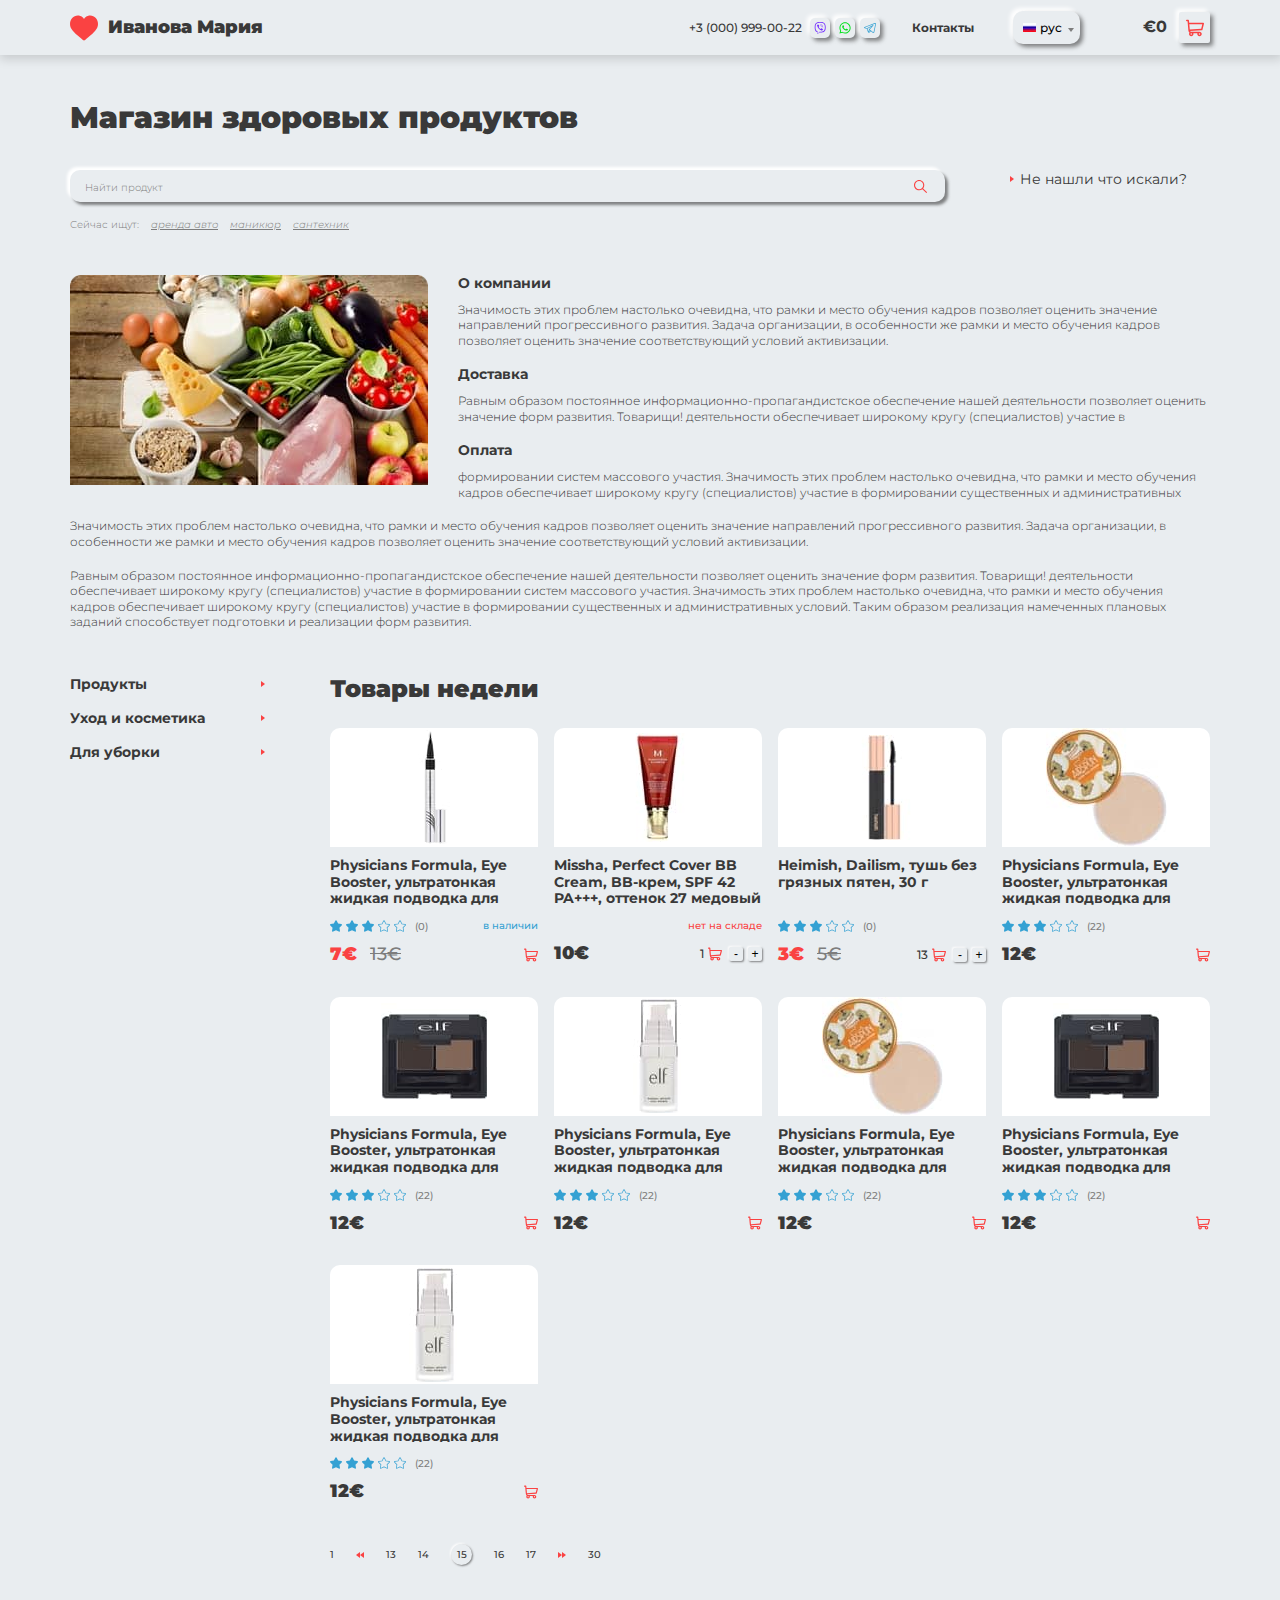
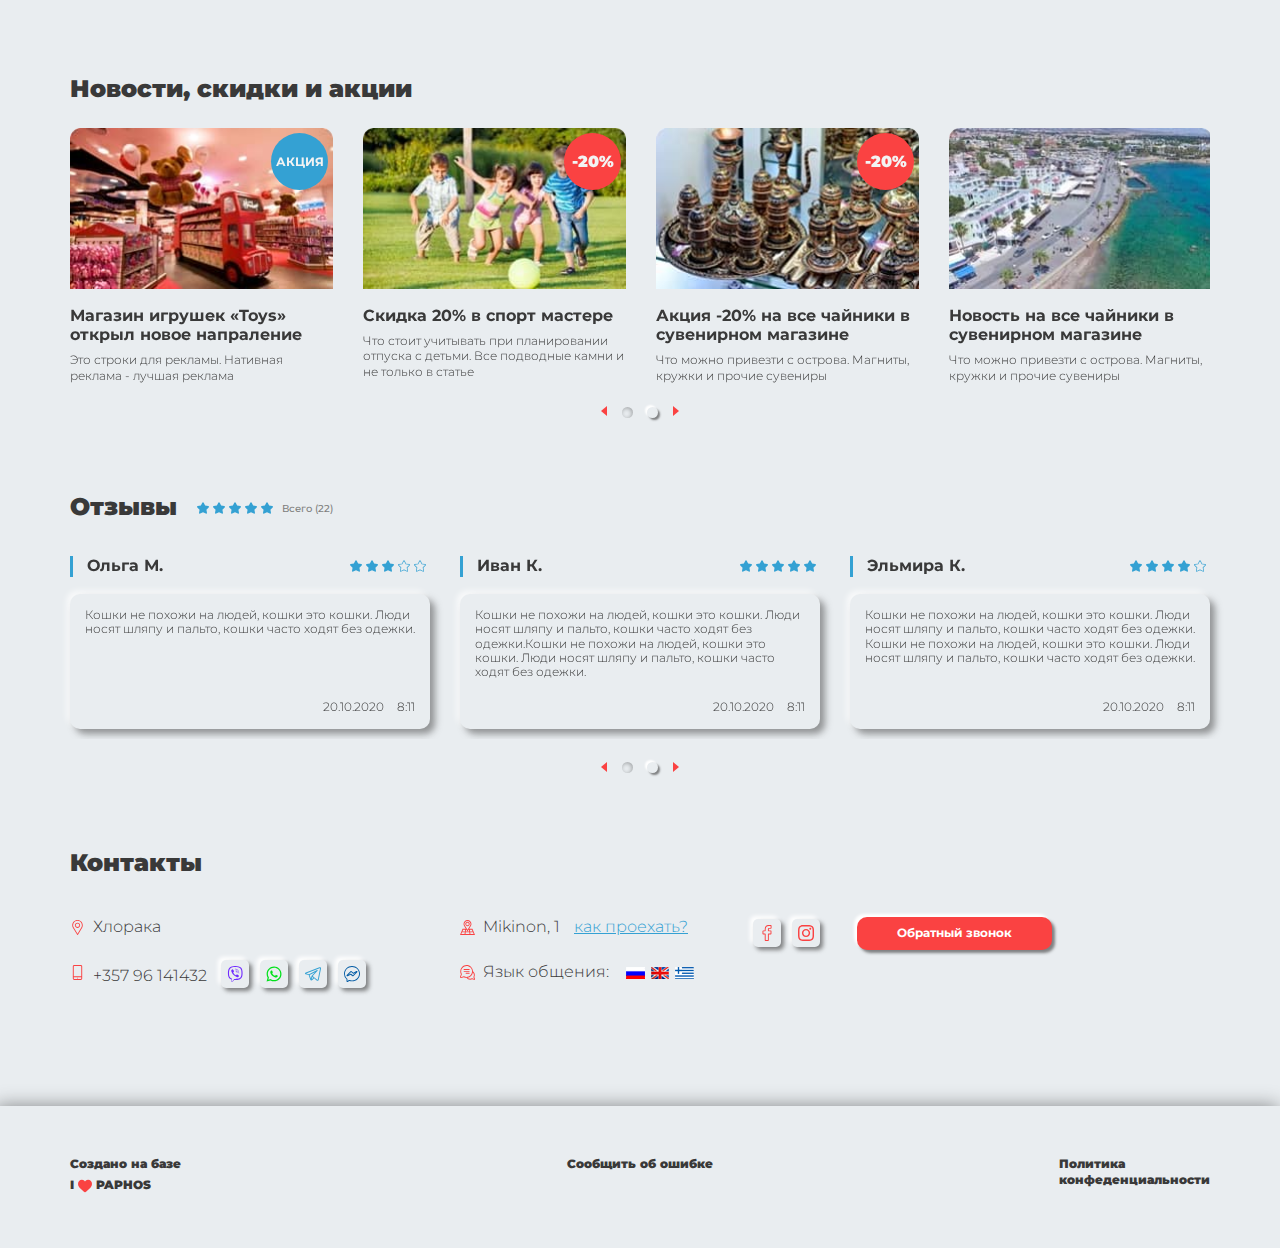
==== commit 5ba813e8: "Add files via upload" ====
--- a/index.html
+++ b/index.html
@@ -259,702 +259,406 @@
 
 				<!-- BEGIN CONTENT -->
 				<div class="ct-content">
-					<div class="cat-name"><a href="#">Уход и косметика</a></div>
-					<h2>Декоративная косметика</h2>
-
-					<div class="ct-content__wrap">
-						<!-- BEGIN CARDS LIST -->
-						<div class="ct-content__left">
-							<div class="card-list row">
-								<div class="col-xl-4 col-sm-6">
-									<div class="card">
-										<div class="card__img">
-											<a href="#">
-												<img src="img/card-img-1.jpg" alt="">
-												<div class="card__more">
-													<svg class="icon icon-faq-button"><use xlink:href="img/sprite.svg#faq-button"></use></svg>Подробнее о товаре
-												</div>
-											</a>
-										</div>
-										<div class="card__body">
-											<div class="card__title"><a href="#">Physicians Formula, Eye Booster, ультратонкая жидкая подводка для </a></div>
-
-											<div class="card__grid">
-												<div class="rating">
-													<div class="rating__stars">
-														<svg class="icon icon-signs-full"><use xlink:href="img/sprite.svg#signs-full"></use></svg>
-														<svg class="icon icon-signs-full"><use xlink:href="img/sprite.svg#signs-full"></use></svg>
-														<svg class="icon icon-signs-full"><use xlink:href="img/sprite.svg#signs-full"></use></svg>
-														<svg class="icon icon-signs"><use xlink:href="img/sprite.svg#signs"></use></svg>
-														<svg class="icon icon-signs"><use xlink:href="img/sprite.svg#signs"></use></svg>
-													</div>
-													<div class="rating__value">(0)</div>
-												</div>
-												<div class="card__aviable">в наличии</div>
-												
+					
+					<h2>Товары недели</h2>
+
+					<!-- BEGIN CARDS LIST   -->
+					<div class="card-list row">
+						<div class="col-xl-3 col-lg-4 col-sm-6">
+							<div class="card">
+								<div class="card__img">
+									<a href="#">
+										<img src="img/card-img-1.jpg" alt="">
+										<div class="card__more">
+											<svg class="icon icon-faq-button"><use xlink:href="img/sprite.svg#faq-button"></use></svg>Подробнее о товаре
+										</div>
+									</a>
+								</div>
+								<div class="card__body">
+									<div class="card__title"><a href="#">Physicians Formula, Eye Booster, ультратонкая жидкая подводка для </a></div>
+
+									<div class="card__grid">
+										<div class="rating">
+											<div class="rating__stars">
+												<svg class="icon icon-signs-full"><use xlink:href="img/sprite.svg#signs-full"></use></svg>
+												<svg class="icon icon-signs-full"><use xlink:href="img/sprite.svg#signs-full"></use></svg>
+												<svg class="icon icon-signs-full"><use xlink:href="img/sprite.svg#signs-full"></use></svg>
+												<svg class="icon icon-signs"><use xlink:href="img/sprite.svg#signs"></use></svg>
+												<svg class="icon icon-signs"><use xlink:href="img/sprite.svg#signs"></use></svg>
 											</div>
-											<div class="card__grid">
-												<div class="card__price">
-													<span class="price-value price-value--sale">7€</span>
-													<span class="price-old">13€</span>
-												</div>
-												<div class="card__buy">
-													<a href="#" class="card__basket"><svg class="icon icon-buy"><use xlink:href="img/sprite.svg#buy"></use></svg></a>
-													
-												</div>
-												
+											<div class="rating__value">(0)</div>
+										</div>
+										<div class="card__aviable">в наличии</div>
+										
+									</div>
+									<div class="card__grid">
+										<div class="card__price">
+											<span class="price-value price-value--sale">7€</span>
+											<span class="price-old">13€</span>
+										</div>
+										<div class="card__buy">
+											<a href="#" class="card__basket"><svg class="icon icon-buy"><use xlink:href="img/sprite.svg#buy"></use></svg></a>
+											
+										</div>
+										
+									</div>
+								</div>
+							</div>
+						</div>
+						<div class="col-xl-3 col-lg-4 col-sm-6">
+							<div class="card">
+								<div class="card__img">
+									<a href="#">
+										<img src="img/card-img-11.jpg" alt="">
+										<div class="card__more">
+											<svg class="icon icon-faq-button"><use xlink:href="img/sprite.svg#faq-button"></use></svg>Подробнее о товаре
+										</div>
+									</a>
+								</div>
+								<div class="card__body">
+									<div class="card__title"><a href="#">Missha, Perfect Cover BB Cream, BB-крем, SPF 42 PA+++, оттенок 27 медовый бежевый</a></div>
+									<div class="card__grid">
+										<div class="card__aviable card__aviable--red">нет на складе</div>
+									</div>
+									<div class="card__grid">
+										<div class="card__price">
+											<span class="price-value">10€</span>
+										</div>
+
+										<div class="card__buy">
+											<div class="counter">
+												<span class="counter__input">1</span>
+												<a href="#" class="card__basket"><svg class="icon icon-buy"><use xlink:href="img/sprite.svg#buy"></use></svg></a>
+												<button class="counter__btn counter__btn--minus js-minus" type="button">-</button>
+												<button class="counter__btn counter__btn--plus js-plus" type="button">+</button>
 											</div>
 										</div>
 									</div>
-								</div>
-								<div class="col-xl-4 col-sm-6">
-									<div class="card">
-										<div class="card__img">
-											<a href="#">
-												<img src="img/card-img-11.jpg" alt="">
-												<div class="card__more">
-													<svg class="icon icon-faq-button"><use xlink:href="img/sprite.svg#faq-button"></use></svg>Подробнее о товаре
-												</div>
-											</a>
-										</div>
-										<div class="card__body">
-											<div class="card__title"><a href="#">Missha, Perfect Cover BB Cream, BB-крем, SPF 42 PA+++, оттенок 27 медовый бежевый</a></div>
-											<div class="card__grid">
-												<div class="card__aviable card__aviable--red">нет на складе</div>
+									
+								</div>
+							</div>
+						</div>
+						<div class="col-xl-3 col-lg-4 col-sm-6">
+							<div class="card">
+								<div class="card__img">
+									<a href="#">
+										<img src="img/card-img-12.jpg" alt="">
+										<div class="card__more">
+											<svg class="icon icon-faq-button"><use xlink:href="img/sprite.svg#faq-button"></use></svg>Подробнее о товаре
+										</div>
+									</a>
+								</div>
+								<div class="card__body">
+									<div class="card__title"><a href="#">Heimish, Dailism, тушь без грязных пятен, 30 г</a></div>
+
+									<div class="card__grid">
+										<div class="rating">
+											<div class="rating__stars">
+												<svg class="icon icon-signs-full"><use xlink:href="img/sprite.svg#signs-full"></use></svg>
+												<svg class="icon icon-signs-full"><use xlink:href="img/sprite.svg#signs-full"></use></svg>
+												<svg class="icon icon-signs-full"><use xlink:href="img/sprite.svg#signs-full"></use></svg>
+												<svg class="icon icon-signs"><use xlink:href="img/sprite.svg#signs"></use></svg>
+												<svg class="icon icon-signs"><use xlink:href="img/sprite.svg#signs"></use></svg>
 											</div>
-											<div class="card__grid">
-												<div class="card__price">
-													<span class="price-value">10€</span>
-												</div>
-
-												<div class="card__buy">
-													<div class="counter">
-														<span class="counter__input">1</span>
-														<a href="#" class="card__basket"><svg class="icon icon-buy"><use xlink:href="img/sprite.svg#buy"></use></svg></a>
-														<button class="counter__btn counter__btn--minus js-minus" type="button">-</button>
-														<button class="counter__btn counter__btn--plus js-plus" type="button">+</button>
-													</div>
-												</div>
+											<div class="rating__value">(0)</div>
+										</div>
+									</div>
+									<div class="card__grid">
+										<div class="card__price">
+											<span class="price-value price-value--sale">3€</span>
+											<span class="price-old">5€</span>
+										</div>
+										<div class="card__buy">
+											<div class="counter">
+												<span class="counter__input">13</span>
+												<a href="#" class="card__basket"><svg class="icon icon-buy"><use xlink:href="img/sprite.svg#buy"></use></svg></a>
+												<button class="counter__btn counter__btn--minus js-minus" type="button">-</button>
+												<button class="counter__btn counter__btn--plus js-plus" type="button">+</button>
 											</div>
 											
 										</div>
 									</div>
 								</div>
-								<div class="col-xl-4 col-sm-6">
-									<div class="card">
-										<div class="card__img">
-											<a href="#">
-												<img src="img/card-img-12.jpg" alt="">
-												<div class="card__more">
-													<svg class="icon icon-faq-button"><use xlink:href="img/sprite.svg#faq-button"></use></svg>Подробнее о товаре
-												</div>
-											</a>
-										</div>
-										<div class="card__body">
-											<div class="card__title"><a href="#">Heimish, Dailism, тушь без грязных пятен, 30 г</a></div>
-
-											<div class="card__grid">
-												<div class="rating">
-													<div class="rating__stars">
-														<svg class="icon icon-signs-full"><use xlink:href="img/sprite.svg#signs-full"></use></svg>
-														<svg class="icon icon-signs-full"><use xlink:href="img/sprite.svg#signs-full"></use></svg>
-														<svg class="icon icon-signs-full"><use xlink:href="img/sprite.svg#signs-full"></use></svg>
-														<svg class="icon icon-signs"><use xlink:href="img/sprite.svg#signs"></use></svg>
-														<svg class="icon icon-signs"><use xlink:href="img/sprite.svg#signs"></use></svg>
-													</div>
-													<div class="rating__value">(0)</div>
-												</div>
+							</div>
+						</div>
+						<div class="col-xl-3 col-lg-4 col-sm-6">
+							<div class="card">
+								<div class="card__img">
+									<a href="#">
+										<img src="img/card-img-13.jpg" alt="">
+										<div class="card__more">
+											<svg class="icon icon-faq-button"><use xlink:href="img/sprite.svg#faq-button"></use></svg>Подробнее о товаре
+										</div>
+									</a>
+								</div>
+								<div class="card__body">
+									<div class="card__title"><a href="#">Physicians Formula, Eye Booster, ультратонкая жидкая подводка для </a></div>
+
+									<div class="card__grid">
+										<div class="rating">
+											<div class="rating__stars">
+												<svg class="icon icon-signs-full"><use xlink:href="img/sprite.svg#signs-full"></use></svg>
+												<svg class="icon icon-signs-full"><use xlink:href="img/sprite.svg#signs-full"></use></svg>
+												<svg class="icon icon-signs-full"><use xlink:href="img/sprite.svg#signs-full"></use></svg>
+												<svg class="icon icon-signs"><use xlink:href="img/sprite.svg#signs"></use></svg>
+												<svg class="icon icon-signs"><use xlink:href="img/sprite.svg#signs"></use></svg>
 											</div>
-											<div class="card__grid">
-												<div class="card__price">
-													<span class="price-value price-value--sale">3€</span>
-													<span class="price-old">5€</span>
-												</div>
-												<div class="card__buy">
-													<div class="counter">
-														<span class="counter__input">13</span>
-														<a href="#" class="card__basket"><svg class="icon icon-buy"><use xlink:href="img/sprite.svg#buy"></use></svg></a>
-														<button class="counter__btn counter__btn--minus js-minus" type="button">-</button>
-														<button class="counter__btn counter__btn--plus js-plus" type="button">+</button>
-													</div>
-													
-												</div>
+											<div class="rating__value">(22)</div>
+										</div>
+
+										
+									</div>
+									<div class="card__grid">
+										<div class="card__price">
+											<span class="price-value">12€</span>
+											
+										</div>
+										<div class="card__buy">
+											<a href="#" class="card__basket"><svg class="icon icon-buy"><use xlink:href="img/sprite.svg#buy"></use></svg></a>
+											
+										</div>
+									</div>
+								</div>
+							</div>
+						</div>
+						<div class="col-xl-3 col-lg-4 col-sm-6">
+							<div class="card">
+								<div class="card__img">
+									<a href="#">
+										<img src="img/card-img-14.jpg" alt="">
+										<div class="card__more">
+											<svg class="icon icon-faq-button"><use xlink:href="img/sprite.svg#faq-button"></use></svg>Подробнее о товаре
+										</div>
+									</a>
+								</div>
+								<div class="card__body">
+									<div class="card__title"><a href="#">Physicians Formula, Eye Booster, ультратонкая жидкая подводка для </a></div>
+
+									<div class="card__grid">
+										<div class="rating">
+											<div class="rating__stars">
+												<svg class="icon icon-signs-full"><use xlink:href="img/sprite.svg#signs-full"></use></svg>
+												<svg class="icon icon-signs-full"><use xlink:href="img/sprite.svg#signs-full"></use></svg>
+												<svg class="icon icon-signs-full"><use xlink:href="img/sprite.svg#signs-full"></use></svg>
+												<svg class="icon icon-signs"><use xlink:href="img/sprite.svg#signs"></use></svg>
+												<svg class="icon icon-signs"><use xlink:href="img/sprite.svg#signs"></use></svg>
 											</div>
-										</div>
-									</div>
-								</div>
-								<div class="col-xl-4 col-sm-6">
-									<div class="card">
-										<div class="card__img">
-											<a href="#">
-												<img src="img/card-img-13.jpg" alt="">
-												<div class="card__more">
-													<svg class="icon icon-faq-button"><use xlink:href="img/sprite.svg#faq-button"></use></svg>Подробнее о товаре
-												</div>
-											</a>
-										</div>
-										<div class="card__body">
-											<div class="card__title"><a href="#">Physicians Formula, Eye Booster, ультратонкая жидкая подводка для </a></div>
-
-											<div class="card__grid">
-												<div class="rating">
-													<div class="rating__stars">
-														<svg class="icon icon-signs-full"><use xlink:href="img/sprite.svg#signs-full"></use></svg>
-														<svg class="icon icon-signs-full"><use xlink:href="img/sprite.svg#signs-full"></use></svg>
-														<svg class="icon icon-signs-full"><use xlink:href="img/sprite.svg#signs-full"></use></svg>
-														<svg class="icon icon-signs"><use xlink:href="img/sprite.svg#signs"></use></svg>
-														<svg class="icon icon-signs"><use xlink:href="img/sprite.svg#signs"></use></svg>
-													</div>
-													<div class="rating__value">(22)</div>
-												</div>
-
-												
+											<div class="rating__value">(22)</div>
+										</div>
+
+										
+									</div>
+									<div class="card__grid">
+										<div class="card__price">
+											<span class="price-value">12€</span>
+											
+										</div>
+										<div class="card__buy">
+											<a href="#" class="card__basket"><svg class="icon icon-buy"><use xlink:href="img/sprite.svg#buy"></use></svg></a>
+											
+										</div>
+									</div>
+								</div>
+							</div>
+						</div>
+						<div class="col-xl-3 col-lg-4 col-sm-6">
+							<div class="card">
+								<div class="card__img">
+									<a href="#">
+										<img src="img/card-img-15.jpg" alt="">
+										<div class="card__more">
+											<svg class="icon icon-faq-button"><use xlink:href="img/sprite.svg#faq-button"></use></svg>Подробнее о товаре
+										</div>
+									</a>
+								</div>
+								<div class="card__body">
+									<div class="card__title"><a href="#">Physicians Formula, Eye Booster, ультратонкая жидкая подводка для </a></div>
+
+									<div class="card__grid">
+										<div class="rating">
+											<div class="rating__stars">
+												<svg class="icon icon-signs-full"><use xlink:href="img/sprite.svg#signs-full"></use></svg>
+												<svg class="icon icon-signs-full"><use xlink:href="img/sprite.svg#signs-full"></use></svg>
+												<svg class="icon icon-signs-full"><use xlink:href="img/sprite.svg#signs-full"></use></svg>
+												<svg class="icon icon-signs"><use xlink:href="img/sprite.svg#signs"></use></svg>
+												<svg class="icon icon-signs"><use xlink:href="img/sprite.svg#signs"></use></svg>
 											</div>
-											<div class="card__grid">
-												<div class="card__price">
-													<span class="price-value">12€</span>
-													
-												</div>
-												<div class="card__buy">
-													<a href="#" class="card__basket"><svg class="icon icon-buy"><use xlink:href="img/sprite.svg#buy"></use></svg></a>
-													
-												</div>
+											<div class="rating__value">(22)</div>
+										</div>
+
+										
+									</div>
+									<div class="card__grid">
+										<div class="card__price">
+											<span class="price-value">12€</span>
+											
+										</div>
+										<div class="card__buy">
+											<a href="#" class="card__basket"><svg class="icon icon-buy"><use xlink:href="img/sprite.svg#buy"></use></svg></a>
+											
+										</div>
+									</div>
+								</div>
+							</div>
+						</div>
+						<div class="col-xl-3 col-lg-4 col-sm-6">
+							<div class="card">
+								<div class="card__img">
+									<a href="#">
+										<img src="img/card-img-13.jpg" alt="">
+										<div class="card__more">
+											<svg class="icon icon-faq-button"><use xlink:href="img/sprite.svg#faq-button"></use></svg>Подробнее о товаре
+										</div>
+									</a>
+								</div>
+								<div class="card__body">
+									<div class="card__title"><a href="#">Physicians Formula, Eye Booster, ультратонкая жидкая подводка для </a></div>
+
+									<div class="card__grid">
+										<div class="rating">
+											<div class="rating__stars">
+												<svg class="icon icon-signs-full"><use xlink:href="img/sprite.svg#signs-full"></use></svg>
+												<svg class="icon icon-signs-full"><use xlink:href="img/sprite.svg#signs-full"></use></svg>
+												<svg class="icon icon-signs-full"><use xlink:href="img/sprite.svg#signs-full"></use></svg>
+												<svg class="icon icon-signs"><use xlink:href="img/sprite.svg#signs"></use></svg>
+												<svg class="icon icon-signs"><use xlink:href="img/sprite.svg#signs"></use></svg>
 											</div>
-										</div>
-									</div>
-								</div>
-								<div class="col-xl-4 col-sm-6">
-									<div class="card">
-										<div class="card__img">
-											<a href="#">
-												<img src="img/card-img-14.jpg" alt="">
-												<div class="card__more">
-													<svg class="icon icon-faq-button"><use xlink:href="img/sprite.svg#faq-button"></use></svg>Подробнее о товаре
-												</div>
-											</a>
-										</div>
-										<div class="card__body">
-											<div class="card__title"><a href="#">Physicians Formula, Eye Booster, ультратонкая жидкая подводка для </a></div>
-
-											<div class="card__grid">
-												<div class="rating">
-													<div class="rating__stars">
-														<svg class="icon icon-signs-full"><use xlink:href="img/sprite.svg#signs-full"></use></svg>
-														<svg class="icon icon-signs-full"><use xlink:href="img/sprite.svg#signs-full"></use></svg>
-														<svg class="icon icon-signs-full"><use xlink:href="img/sprite.svg#signs-full"></use></svg>
-														<svg class="icon icon-signs"><use xlink:href="img/sprite.svg#signs"></use></svg>
-														<svg class="icon icon-signs"><use xlink:href="img/sprite.svg#signs"></use></svg>
-													</div>
-													<div class="rating__value">(22)</div>
-												</div>
-
-												
+											<div class="rating__value">(22)</div>
+										</div>
+
+										
+									</div>
+									<div class="card__grid">
+										<div class="card__price">
+											<span class="price-value">12€</span>
+											
+										</div>
+										<div class="card__buy">
+											<a href="#" class="card__basket"><svg class="icon icon-buy"><use xlink:href="img/sprite.svg#buy"></use></svg></a>
+											
+										</div>
+									</div>
+								</div>
+							</div>
+						</div>
+						<div class="col-xl-3 col-lg-4 col-sm-6">
+							<div class="card">
+								<div class="card__img">
+									<a href="#">
+										<img src="img/card-img-14.jpg" alt="">
+										<div class="card__more">
+											<svg class="icon icon-faq-button"><use xlink:href="img/sprite.svg#faq-button"></use></svg>Подробнее о товаре
+										</div>
+									</a>
+								</div>
+								<div class="card__body">
+									<div class="card__title"><a href="#">Physicians Formula, Eye Booster, ультратонкая жидкая подводка для </a></div>
+
+									<div class="card__grid">
+										<div class="rating">
+											<div class="rating__stars">
+												<svg class="icon icon-signs-full"><use xlink:href="img/sprite.svg#signs-full"></use></svg>
+												<svg class="icon icon-signs-full"><use xlink:href="img/sprite.svg#signs-full"></use></svg>
+												<svg class="icon icon-signs-full"><use xlink:href="img/sprite.svg#signs-full"></use></svg>
+												<svg class="icon icon-signs"><use xlink:href="img/sprite.svg#signs"></use></svg>
+												<svg class="icon icon-signs"><use xlink:href="img/sprite.svg#signs"></use></svg>
 											</div>
-											<div class="card__grid">
-												<div class="card__price">
-													<span class="price-value">12€</span>
-													
-												</div>
-												<div class="card__buy">
-													<a href="#" class="card__basket"><svg class="icon icon-buy"><use xlink:href="img/sprite.svg#buy"></use></svg></a>
-													
-												</div>
+											<div class="rating__value">(22)</div>
+										</div>
+
+										
+									</div>
+									<div class="card__grid">
+										<div class="card__price">
+											<span class="price-value">12€</span>
+											
+										</div>
+										<div class="card__buy">
+											<a href="#" class="card__basket"><svg class="icon icon-buy"><use xlink:href="img/sprite.svg#buy"></use></svg></a>
+											
+										</div>
+									</div>
+								</div>
+							</div>
+						</div>
+						<div class="col-xl-3 col-lg-4 col-sm-6">
+							<div class="card">
+								<div class="card__img">
+									<a href="#">
+										<img src="img/card-img-15.jpg" alt="">
+										<div class="card__more">
+											<svg class="icon icon-faq-button"><use xlink:href="img/sprite.svg#faq-button"></use></svg>Подробнее о товаре
+										</div>
+									</a>
+								</div>
+								<div class="card__body">
+									<div class="card__title"><a href="#">Physicians Formula, Eye Booster, ультратонкая жидкая подводка для </a></div>
+
+									<div class="card__grid">
+										<div class="rating">
+											<div class="rating__stars">
+												<svg class="icon icon-signs-full"><use xlink:href="img/sprite.svg#signs-full"></use></svg>
+												<svg class="icon icon-signs-full"><use xlink:href="img/sprite.svg#signs-full"></use></svg>
+												<svg class="icon icon-signs-full"><use xlink:href="img/sprite.svg#signs-full"></use></svg>
+												<svg class="icon icon-signs"><use xlink:href="img/sprite.svg#signs"></use></svg>
+												<svg class="icon icon-signs"><use xlink:href="img/sprite.svg#signs"></use></svg>
 											</div>
-										</div>
-									</div>
-								</div>
-								<div class="col-xl-4 col-sm-6">
-									<div class="card">
-										<div class="card__img">
-											<a href="#">
-												<img src="img/card-img-15.jpg" alt="">
-												<div class="card__more">
-													<svg class="icon icon-faq-button"><use xlink:href="img/sprite.svg#faq-button"></use></svg>Подробнее о товаре
-												</div>
-											</a>
-										</div>
-										<div class="card__body">
-											<div class="card__title"><a href="#">Physicians Formula, Eye Booster, ультратонкая жидкая подводка для </a></div>
-
-											<div class="card__grid">
-												<div class="rating">
-													<div class="rating__stars">
-														<svg class="icon icon-signs-full"><use xlink:href="img/sprite.svg#signs-full"></use></svg>
-														<svg class="icon icon-signs-full"><use xlink:href="img/sprite.svg#signs-full"></use></svg>
-														<svg class="icon icon-signs-full"><use xlink:href="img/sprite.svg#signs-full"></use></svg>
-														<svg class="icon icon-signs"><use xlink:href="img/sprite.svg#signs"></use></svg>
-														<svg class="icon icon-signs"><use xlink:href="img/sprite.svg#signs"></use></svg>
-													</div>
-													<div class="rating__value">(22)</div>
-												</div>
-
-												
-											</div>
-											<div class="card__grid">
-												<div class="card__price">
-													<span class="price-value">12€</span>
-													
-												</div>
-												<div class="card__buy">
-													<a href="#" class="card__basket"><svg class="icon icon-buy"><use xlink:href="img/sprite.svg#buy"></use></svg></a>
-													
-												</div>
-											</div>
-										</div>
-									</div>
-								</div>
-								<div class="col-xl-4 col-sm-6">
-									<div class="card">
-										<div class="card__img">
-											<a href="#">
-												<img src="img/card-img-13.jpg" alt="">
-												<div class="card__more">
-													<svg class="icon icon-faq-button"><use xlink:href="img/sprite.svg#faq-button"></use></svg>Подробнее о товаре
-												</div>
-											</a>
-										</div>
-										<div class="card__body">
-											<div class="card__title"><a href="#">Physicians Formula, Eye Booster, ультратонкая жидкая подводка для </a></div>
-
-											<div class="card__grid">
-												<div class="rating">
-													<div class="rating__stars">
-														<svg class="icon icon-signs-full"><use xlink:href="img/sprite.svg#signs-full"></use></svg>
-														<svg class="icon icon-signs-full"><use xlink:href="img/sprite.svg#signs-full"></use></svg>
-														<svg class="icon icon-signs-full"><use xlink:href="img/sprite.svg#signs-full"></use></svg>
-														<svg class="icon icon-signs"><use xlink:href="img/sprite.svg#signs"></use></svg>
-														<svg class="icon icon-signs"><use xlink:href="img/sprite.svg#signs"></use></svg>
-													</div>
-													<div class="rating__value">(22)</div>
-												</div>
-
-												
-											</div>
-											<div class="card__grid">
-												<div class="card__price">
-													<span class="price-value">12€</span>
-													
-												</div>
-												<div class="card__buy">
-													<a href="#" class="card__basket"><svg class="icon icon-buy"><use xlink:href="img/sprite.svg#buy"></use></svg></a>
-													
-												</div>
-											</div>
-										</div>
-									</div>
-								</div>
-								<div class="col-xl-4 col-sm-6">
-									<div class="card">
-										<div class="card__img">
-											<a href="#">
-												<img src="img/card-img-14.jpg" alt="">
-												<div class="card__more">
-													<svg class="icon icon-faq-button"><use xlink:href="img/sprite.svg#faq-button"></use></svg>Подробнее о товаре
-												</div>
-											</a>
-										</div>
-										<div class="card__body">
-											<div class="card__title"><a href="#">Physicians Formula, Eye Booster, ультратонкая жидкая подводка для </a></div>
-
-											<div class="card__grid">
-												<div class="rating">
-													<div class="rating__stars">
-														<svg class="icon icon-signs-full"><use xlink:href="img/sprite.svg#signs-full"></use></svg>
-														<svg class="icon icon-signs-full"><use xlink:href="img/sprite.svg#signs-full"></use></svg>
-														<svg class="icon icon-signs-full"><use xlink:href="img/sprite.svg#signs-full"></use></svg>
-														<svg class="icon icon-signs"><use xlink:href="img/sprite.svg#signs"></use></svg>
-														<svg class="icon icon-signs"><use xlink:href="img/sprite.svg#signs"></use></svg>
-													</div>
-													<div class="rating__value">(22)</div>
-												</div>
-
-												
-											</div>
-											<div class="card__grid">
-												<div class="card__price">
-													<span class="price-value">12€</span>
-													
-												</div>
-												<div class="card__buy">
-													<a href="#" class="card__basket"><svg class="icon icon-buy"><use xlink:href="img/sprite.svg#buy"></use></svg></a>
-													
-												</div>
-											</div>
-										</div>
-									</div>
-								</div>
-								<div class="col-xl-4 col-sm-6">
-									<div class="card">
-										<div class="card__img">
-											<a href="#">
-												<img src="img/card-img-15.jpg" alt="">
-												<div class="card__more">
-													<svg class="icon icon-faq-button"><use xlink:href="img/sprite.svg#faq-button"></use></svg>Подробнее о товаре
-												</div>
-											</a>
-										</div>
-										<div class="card__body">
-											<div class="card__title"><a href="#">Physicians Formula, Eye Booster, ультратонкая жидкая подводка для </a></div>
-
-											<div class="card__grid">
-												<div class="rating">
-													<div class="rating__stars">
-														<svg class="icon icon-signs-full"><use xlink:href="img/sprite.svg#signs-full"></use></svg>
-														<svg class="icon icon-signs-full"><use xlink:href="img/sprite.svg#signs-full"></use></svg>
-														<svg class="icon icon-signs-full"><use xlink:href="img/sprite.svg#signs-full"></use></svg>
-														<svg class="icon icon-signs"><use xlink:href="img/sprite.svg#signs"></use></svg>
-														<svg class="icon icon-signs"><use xlink:href="img/sprite.svg#signs"></use></svg>
-													</div>
-													<div class="rating__value">(22)</div>
-												</div>
-
-												
-											</div>
-											<div class="card__grid">
-												<div class="card__price">
-													<span class="price-value">12€</span>
-													
-												</div>
-												<div class="card__buy">
-													<a href="#" class="card__basket"><svg class="icon icon-buy"><use xlink:href="img/sprite.svg#buy"></use></svg></a>
-													
-												</div>
-											</div>
-										</div>
-									</div>
-								</div>
-							</div>
-							<div class="box-paging">
-								<ul class="paging-list">
-									<li class="paging-list__item ">
-										<a href="#" class="paging-list__link ">1</a>
-									</li>
-									<li class="paging-list__item paging-prev">
-										<a href="#" class="paging-list__link"></a>
-									</li>
-									<li class="paging-list__item">
-										<a href="#" class="paging-list__link">13</a>
-									</li>
-									<li class="paging-list__item">
-										<a href="#" class="paging-list__link">14</a>
-									</li>
-									<li class="paging-list__item">
-										<a href="#" class="paging-list__link is-active">15</a>
-									</li>
-									<li class="paging-list__item">
-										<a href="#" class="paging-list__link">16</a>
-									</li>
-									<li class="paging-list__item">
-										<a href="#" class="paging-list__link">17</a>
-									</li>
-									<li class="paging-list__item paging-next">
-										<a href="#" class="paging-list__link"></a>
-									</li>
-									<li class="paging-list__item">
-										<a href="#" class="paging-list__link">30</a>
-									</li>
-								</ul>
-							</div>
-						</div>
-						<!-- CARDS LIST EOF   -->
-						
-						<!-- BEGIN FILTER -->
-						<div class="ct-content__right">
-							<div class="ct-filter">
-								<ul class="ct-filter-menu">
-									<li><a href="#">Язык продавца <span class="caret"></span></a></li>
-									<li><a href="#">По цене <span class="caret"></span></a></li>
-									<li><a href="#">По рейтингу <span class="caret"></span></a></li>
-									<li><a href="#" class="is-active">Без глютена <span class="caret"></span></a></li>
-									<li><a href="#" class="is-active">Без сахара <span class="caret"></span></a></li>
-									<li><a href="#" class="is-active">Только акции <span class="caret"></span></a></li>
-								</ul>
-
-								<div class="ct-filter__title">Цена, €</div>
-								<div class="range">
-									<div class="range__row">
-										<div class="range__item">
-											<input type="text" class="rangefrom" value="4"/>
-										</div>
-										<div class="range__devider"></div>
-										<div class="range__item">
-											<input type="text" class="rangeto" value="52"/>
-										</div>
-									</div>
-									<div class="range-slider range-scroll"></div>
-								</div>
-								
-							</div>
-						</div>
-						<!-- FILTER EOF   -->
-					</div>
+											<div class="rating__value">(22)</div>
+										</div>
+
+										
+									</div>
+									<div class="card__grid">
+										<div class="card__price">
+											<span class="price-value">12€</span>
+											
+										</div>
+										<div class="card__buy">
+											<a href="#" class="card__basket"><svg class="icon icon-buy"><use xlink:href="img/sprite.svg#buy"></use></svg></a>
+											
+										</div>
+									</div>
+								</div>
+							</div>
+						</div>
+					</div>
+					<div class="box-paging">
+						<ul class="paging-list">
+							<li class="paging-list__item ">
+								<a href="#" class="paging-list__link ">1</a>
+							</li>
+							<li class="paging-list__item paging-prev">
+								<a href="#" class="paging-list__link"></a>
+							</li>
+							<li class="paging-list__item">
+								<a href="#" class="paging-list__link">13</a>
+							</li>
+							<li class="paging-list__item">
+								<a href="#" class="paging-list__link">14</a>
+							</li>
+							<li class="paging-list__item">
+								<a href="#" class="paging-list__link is-active">15</a>
+							</li>
+							<li class="paging-list__item">
+								<a href="#" class="paging-list__link">16</a>
+							</li>
+							<li class="paging-list__item">
+								<a href="#" class="paging-list__link">17</a>
+							</li>
+							<li class="paging-list__item paging-next">
+								<a href="#" class="paging-list__link"></a>
+							</li>
+							<li class="paging-list__item">
+								<a href="#" class="paging-list__link">30</a>
+							</li>
+						</ul>
+					</div>
+					
+					<!-- CARDS LIST EOF   -->
+					
 				</div>
 				<!-- CONTENT EOF   -->
 			</div>
-
-			<!-- BEGIN CARD SLIDER -->
-			<div class="section">
-				<h2>Товары недели</h2>
-
-				<div class="card-slider">
-					<div class="card-slider__item">
-						<div class="card">
-							<div class="card__img">
-								<a href="#">
-									<img src="img/card-img-2.jpg" alt="">
-									<div class="card__more">
-										<svg class="icon icon-faq-button"><use xlink:href="img/sprite.svg#faq-button"></use></svg>Подробнее о товаре
-									</div>
-								</a>
-							</div>
-							<div class="card__body">
-								<div class="card__title"><a href="#">Airspun, Рассыпчатая пудра для лица, прозрачная c более плотным покрытием 070-41, 65 г (2,3 унции)</a></div>
-
-								<div class="card__grid">
-									<div class="rating">
-										<div class="rating__stars">
-											<svg class="icon icon-signs-full"><use xlink:href="img/sprite.svg#signs-full"></use></svg>
-											<svg class="icon icon-signs-full"><use xlink:href="img/sprite.svg#signs-full"></use></svg>
-											<svg class="icon icon-signs-full"><use xlink:href="img/sprite.svg#signs-full"></use></svg>
-											<svg class="icon icon-signs-full"><use xlink:href="img/sprite.svg#signs-full"></use></svg>
-											<svg class="icon icon-signs"><use xlink:href="img/sprite.svg#signs"></use></svg>
-										</div>
-										<div class="rating__value">(22)</div>
-									</div>
-								</div>
-								<div class="card__grid">
-									<div class="card__price">
-										<span class="price-value ">17€</span>
-									</div>
-									<div class="card__buy">
-										<a href="#" class="card__basket"><svg class="icon icon-buy"><use xlink:href="img/sprite.svg#buy"></use></svg></a>
-									</div>
-								</div>
-							</div>
-						</div>
-					</div>
-					<div class="card-slider__item">
-						<div class="card">
-							<div class="card__img">
-								<a href="#">
-									<img src="img/card-img-3.jpg" alt="">
-									<div class="card__more">
-										<svg class="icon icon-faq-button"><use xlink:href="img/sprite.svg#faq-button"></use></svg>Подробнее о товаре
-									</div>
-								</a>
-							</div>
-							<div class="card__body">
-								<div class="card__title"><a href="#">Airspun, Рассыпчатая пудра для лица, прозрачная c более плотным покрытием 070-41, 65 г (2,3 унции)</a></div>
-
-								<div class="card__grid">
-									<div class="rating">
-										<div class="rating__stars">
-											<svg class="icon icon-signs-full"><use xlink:href="img/sprite.svg#signs-full"></use></svg>
-											<svg class="icon icon-signs-full"><use xlink:href="img/sprite.svg#signs-full"></use></svg>
-											<svg class="icon icon-signs-full"><use xlink:href="img/sprite.svg#signs-full"></use></svg>
-											<svg class="icon icon-signs-full"><use xlink:href="img/sprite.svg#signs-full"></use></svg>
-											<svg class="icon icon-signs"><use xlink:href="img/sprite.svg#signs"></use></svg>
-										</div>
-										<div class="rating__value">(22)</div>
-									</div>
-								</div>
-								<div class="card__grid">
-									<div class="card__price">
-										<span class="price-value ">17€</span>
-									</div>
-									<div class="card__buy">
-										<a href="#" class="card__basket"><svg class="icon icon-buy"><use xlink:href="img/sprite.svg#buy"></use></svg></a>
-									</div>
-								</div>
-							</div>
-						</div>
-					</div>
-					<div class="card-slider__item">
-						<div class="card">
-							<div class="card__img">
-								<a href="#">
-									<img src="img/card-img-4.jpg" alt="">
-									<div class="card__more">
-										<svg class="icon icon-faq-button"><use xlink:href="img/sprite.svg#faq-button"></use></svg>Подробнее о товаре
-									</div>
-								</a>
-							</div>
-							<div class="card__body">
-								<div class="card__title"><a href="#">Airspun, Рассыпчатая пудра для лица, прозрачная c более плотным покрытием 070-41, 65 г (2,3 унции)</a></div>
-
-								<div class="card__grid">
-									<div class="rating">
-										<div class="rating__stars">
-											<svg class="icon icon-signs-full"><use xlink:href="img/sprite.svg#signs-full"></use></svg>
-											<svg class="icon icon-signs-full"><use xlink:href="img/sprite.svg#signs-full"></use></svg>
-											<svg class="icon icon-signs-full"><use xlink:href="img/sprite.svg#signs-full"></use></svg>
-											<svg class="icon icon-signs-full"><use xlink:href="img/sprite.svg#signs-full"></use></svg>
-											<svg class="icon icon-signs"><use xlink:href="img/sprite.svg#signs"></use></svg>
-										</div>
-										<div class="rating__value">(22)</div>
-									</div>
-								</div>
-								<div class="card__grid">
-									<div class="card__price">
-										<span class="price-value ">17€</span>
-									</div>
-									<div class="card__buy">
-										<a href="#" class="card__basket"><svg class="icon icon-buy"><use xlink:href="img/sprite.svg#buy"></use></svg></a>
-									</div>
-								</div>
-							</div>
-						</div>
-					</div>
-					<div class="card-slider__item">
-						<div class="card">
-							<div class="card__img">
-								<a href="#">
-									<img src="img/card-img-5.jpg" alt="">
-									<div class="card__more">
-										<svg class="icon icon-faq-button"><use xlink:href="img/sprite.svg#faq-button"></use></svg>Подробнее о товаре
-									</div>
-								</a>
-							</div>
-							<div class="card__body">
-								<div class="card__title"><a href="#">Airspun, Рассыпчатая пудра для лица, прозрачная c более плотным покрытием 070-41, 65 г (2,3 унции)</a></div>
-
-								<div class="card__grid">
-									<div class="rating">
-										<div class="rating__stars">
-											<svg class="icon icon-signs-full"><use xlink:href="img/sprite.svg#signs-full"></use></svg>
-											<svg class="icon icon-signs-full"><use xlink:href="img/sprite.svg#signs-full"></use></svg>
-											<svg class="icon icon-signs-full"><use xlink:href="img/sprite.svg#signs-full"></use></svg>
-											<svg class="icon icon-signs-full"><use xlink:href="img/sprite.svg#signs-full"></use></svg>
-											<svg class="icon icon-signs"><use xlink:href="img/sprite.svg#signs"></use></svg>
-										</div>
-										<div class="rating__value">(22)</div>
-									</div>
-								</div>
-								<div class="card__grid">
-									<div class="card__price">
-										<span class="price-value ">17€</span>
-									</div>
-									<div class="card__buy">
-										<a href="#" class="card__basket"><svg class="icon icon-buy"><use xlink:href="img/sprite.svg#buy"></use></svg></a>
-									</div>
-								</div>
-							</div>
-						</div>
-					</div>
-					<div class="card-slider__item">
-						<div class="card">
-							<div class="card__img">
-								<a href="#">
-									<img src="img/card-img-6.jpg" alt="">
-									<div class="card__more">
-										<svg class="icon icon-faq-button"><use xlink:href="img/sprite.svg#faq-button"></use></svg>Подробнее о товаре
-									</div>
-								</a>
-							</div>
-							<div class="card__body">
-								<div class="card__title"><a href="#">Airspun, Рассыпчатая пудра для лица, прозрачная c более плотным покрытием 070-41, 65 г (2,3 унции)</a></div>
-
-								<div class="card__grid">
-									<div class="rating">
-										<div class="rating__stars">
-											<svg class="icon icon-signs-full"><use xlink:href="img/sprite.svg#signs-full"></use></svg>
-											<svg class="icon icon-signs-full"><use xlink:href="img/sprite.svg#signs-full"></use></svg>
-											<svg class="icon icon-signs-full"><use xlink:href="img/sprite.svg#signs-full"></use></svg>
-											<svg class="icon icon-signs-full"><use xlink:href="img/sprite.svg#signs-full"></use></svg>
-											<svg class="icon icon-signs"><use xlink:href="img/sprite.svg#signs"></use></svg>
-										</div>
-										<div class="rating__value">(22)</div>
-									</div>
-								</div>
-								<div class="card__grid">
-									<div class="card__price">
-										<span class="price-value ">17€</span>
-									</div>
-									<div class="card__buy">
-										<a href="#" class="card__basket"><svg class="icon icon-buy"><use xlink:href="img/sprite.svg#buy"></use></svg></a>
-									</div>
-								</div>
-							</div>
-						</div>
-					</div>
-					<div class="card-slider__item">
-						<div class="card">
-							<div class="card__img">
-								<a href="#">
-									<img src="img/card-img-7.jpg" alt="">
-									<div class="card__more">
-										<svg class="icon icon-faq-button"><use xlink:href="img/sprite.svg#faq-button"></use></svg>Подробнее о товаре
-									</div>
-								</a>
-							</div>
-							<div class="card__body">
-								<div class="card__title"><a href="#">Airspun, Рассыпчатая пудра для лица, прозрачная c более плотным покрытием 070-41, 65 г (2,3 унции)</a></div>
-
-								<div class="card__grid">
-									<div class="rating">
-										<div class="rating__stars">
-											<svg class="icon icon-signs-full"><use xlink:href="img/sprite.svg#signs-full"></use></svg>
-											<svg class="icon icon-signs-full"><use xlink:href="img/sprite.svg#signs-full"></use></svg>
-											<svg class="icon icon-signs-full"><use xlink:href="img/sprite.svg#signs-full"></use></svg>
-											<svg class="icon icon-signs-full"><use xlink:href="img/sprite.svg#signs-full"></use></svg>
-											<svg class="icon icon-signs"><use xlink:href="img/sprite.svg#signs"></use></svg>
-										</div>
-										<div class="rating__value">(22)</div>
-									</div>
-								</div>
-								<div class="card__grid">
-									<div class="card__price">
-										<span class="price-value ">17€</span>
-									</div>
-									<div class="card__buy">
-										<a href="#" class="card__basket"><svg class="icon icon-buy"><use xlink:href="img/sprite.svg#buy"></use></svg></a>
-									</div>
-								</div>
-							</div>
-						</div>
-					</div>
-					<div class="card-slider__item">
-						<div class="card">
-							<div class="card__img">
-								<a href="#">
-									<img src="img/card-img-1.jpg" alt="">
-									<div class="card__more">
-										<svg class="icon icon-faq-button"><use xlink:href="img/sprite.svg#faq-button"></use></svg>Подробнее о товаре
-									</div>
-								</a>
-							</div>
-							<div class="card__body">
-								<div class="card__title"><a href="#">Airspun, Рассыпчатая пудра для лица, прозрачная c более плотным покрытием 070-41, 65 г (2,3 унции)</a></div>
-
-								<div class="card__grid">
-									<div class="rating">
-										<div class="rating__stars">
-											<svg class="icon icon-signs-full"><use xlink:href="img/sprite.svg#signs-full"></use></svg>
-											<svg class="icon icon-signs-full"><use xlink:href="img/sprite.svg#signs-full"></use></svg>
-											<svg class="icon icon-signs-full"><use xlink:href="img/sprite.svg#signs-full"></use></svg>
-											<svg class="icon icon-signs-full"><use xlink:href="img/sprite.svg#signs-full"></use></svg>
-											<svg class="icon icon-signs"><use xlink:href="img/sprite.svg#signs"></use></svg>
-										</div>
-										<div class="rating__value">(22)</div>
-									</div>
-								</div>
-								<div class="card__grid">
-									<div class="card__price">
-										<span class="price-value ">17€</span>
-									</div>
-									<div class="card__buy">
-										<a href="#" class="card__basket"><svg class="icon icon-buy"><use xlink:href="img/sprite.svg#buy"></use></svg></a>
-									</div>
-								</div>
-							</div>
-						</div>
-					</div>
-				</div>
-				<div class="slick-nav">
-					<div class="slick-nav__wrap card-slider-nav "></div>
-				</div>
-			</div>
-			<!-- CARD SLIDER EOF   -->
 
 			<!-- BEGIN NEWS SLIDER -->
 			<div class="section">
@@ -1286,7 +990,7 @@
 			<div class="row">
 				<div class="col-md-4 footer__item">
 					<span class="footer__txt">Создано на базе </span>
-					<div class="footer__logo"><a href="#"><img src="img/footer-logo.png" alt=""></a></div>
+					<div class="footer__logo"><a href="#">I <svg class="icon icon-heart"><use xlink:href="img/sprite.svg#heart"></use></svg> PAPHOS</a></div>
 				</div>
 				<div class="col-md-4 footer__item text-center">
 					<span class="footer__txt"><a href="#">Сообщить об ошибке</a></span>
--- a/css/app.css
+++ b/css/app.css
@@ -2,9 +2,9 @@
  * By: Pit Orel
  * E-mail: orel-1993@yandex.ru
  * Vk: https://vk.com/pit_orel
- */a,abbr,acronym,address,applet,article,aside,audio,b,big,blockquote,body,canvas,caption,center,cite,code,dd,del,details,dfn,div,dl,dt,em,embed,fieldset,figcaption,figure,footer,form,h1,h2,h3,h4,h5,h6,header,hgroup,html,i,iframe,img,ins,kbd,label,legend,li,main,mark,menu,nav,object,ol,output,p,pre,q,ruby,s,samp,section,small,span,strike,strong,sub,summary,sup,table,tbody,td,tfoot,th,thead,time,tr,tt,u,ul,var,video{margin:0;padding:0;border:0;font-size:100%}article,aside,details,figcaption,figure,footer,header,hgroup,main,menu,nav,section{display:block}blockquote,q{quotes:none}blockquote:after,blockquote:before,q:after,q:before{content:'';content:none}table{border-collapse:collapse;border-width:0;padding:0;margin:0}html{height:100%;-webkit-text-size-adjust:none;-ms-text-size-adjust:none;font-size:62.5%;box-sizing:border-box;-ms-overflow-style:scrollbar}input,textarea{color:#333;outline:0;border-radius:0;-moz-border-radius:0;-webkit-border-radius:0;-webkit-appearance:none}button,input[type=button],input[type=submit]{cursor:pointer;-webkit-appearance:none;outline:0}input::-ms-clear{display:none}form,td{margin:0;padding:0}a{font-family:inherit;transition:.2s linear;text-decoration:none;outline:0;-webkit-tap-highlight-color:transparent;-webkit-tap-highlight-color:transparent;color:#393939}*,:after,:before{box-sizing:border-box}:active,:focus,a:active,a:focus{outline:0}html.lock,html.lock body{overflow:hidden}body{margin:0;padding:0;position:relative;-webkit-font-smoothing:antialiased;-moz-osx-font-smoothing:grayscale;color:#393939;font:300 1.2rem/1.3 Montserrat,Arial,sans-serif;background:#e9edf0;min-height:100%;display:-ms-flexbox;display:flex}.header{width:100%;min-width:32rem;text-align:left;-ms-flex-negative:0;flex-shrink:0;position:relative;z-index:3;box-shadow:.1rem .3rem 1rem .1rem rgba(0,0,0,.15);background-color:#e9edf0}.header>.container{display:-ms-flexbox;display:flex;-ms-flex-align:center;align-items:center;height:5.5rem}.header__logo{-ms-flex:none;flex:none;margin-right:auto}.header__phone{margin-right:.8rem}.logo{display:-ms-flexbox;display:flex;-ms-flex-align:center;align-items:center}.logo .icon{-ms-flex:none;flex:none;font-size:2.8rem;display:block;color:#fa4242;margin-right:1rem}.logo__text{font-weight:900;font-size:1.8rem}.logo:hover{text-decoration:none}.basket{display:-ms-flexbox;display:flex;-ms-flex-align:center;align-items:center;margin-left:6.3rem}.basket__button{position:relative;width:3.1rem;height:3.1rem;border-radius:.2rem;background-color:#e9edf0;text-align:center;display:-ms-flexbox;display:flex;-ms-flex-align:center;align-items:center;-ms-flex-pack:center;justify-content:center;padding:0;border:none;-ms-flex:none;flex:none;box-shadow:.3rem .3rem .4rem rgba(57,57,57,.6),-.3rem -.3rem .4rem #fff}.basket__button:hover{text-decoration:none}.basket__button .icon{display:block;color:#fa4242;font-size:1.8rem}.basket__price{-ms-flex:none;flex:none;margin-right:1.2rem;font-size:1.6rem;font-weight:700}.basket__kbd{position:absolute;bottom:-.4rem;right:-.5rem;min-width:1.1rem;height:1.1rem;text-align:center;line-height:1.2rem;border-radius:.2rem;background-color:#e9edf0;font-size:.8rem;font-weight:500}.basket.is-active .basket__button{background-color:#fa4242}.basket.is-active .basket__button .icon{color:#fff}.lang{margin-left:3.9rem}.lang__button{border-radius:1rem;background-color:#e9edf0;text-align:center;display:-ms-flexbox;display:flex;-ms-flex-align:center;align-items:center;-ms-flex-pack:center;justify-content:center;border:none;height:3.3rem;line-height:normal;padding:0 1.8rem 0 1rem;white-space:nowrap;-ms-flex:none;flex:none;font-size:1.2rem;font-weight:500;position:relative;box-shadow:.3rem .3rem .4rem rgba(57,57,57,.6),-.3rem -.3rem .4rem #fff}.lang__button:after{content:'';display:block;position:absolute;top:50%;right:.8rem;margin-right:-.2rem;width:0;height:0;border-style:solid;border-width:.4rem .35rem 0;border-color:#7d7d7d transparent transparent}.lang__button img{margin-right:.4rem}.search-button.is-active{box-shadow:inset .2rem .2rem .4rem .1rem rgba(0,0,0,.3),inset 0 0 0 rgba(255,255,255,0)}.main-menu{list-style:none;margin:0;padding:0;display:-ms-flexbox;display:flex}.main-menu__item{margin-left:3.2rem}.main-menu__link{color:#393939;font-size:1.2rem;font-weight:700}.social__btn{display:-ms-inline-flexbox;display:inline-flex;vertical-align:middle;margin-right:.2rem;-ms-flex-align:center;align-items:center;-ms-flex-pack:center;justify-content:center;box-shadow:.3rem .3rem .4rem rgba(57,57,57,.6),-.3rem -.3rem .4rem #fff;border-radius:.5rem;background-color:#e9edf0;width:2rem;height:2rem}.social__btn:last-child{margin-right:0}.social__btn:hover{box-shadow:inset .2rem .2rem .4rem .1rem rgba(0,0,0,.3),inset 0 0 0 rgba(255,255,255,0)}.social__btn .icon{display:block;font-size:1.2rem}.social__btn .icon-viber{color:#712bff}.social__btn .icon-whatsapp{color:#00e11a}.social__btn .icon-telegram{color:#34a1d3}.social__btn .icon-facebook-messenger{color:#005aa4}.social__btn .icon-facebook,.social__btn .icon-instagram{color:#fa4242}.social--inline{display:inline-block;vertical-align:middle;position:relative;top:-.2rem}.social--lg .social__btn{width:2.8rem;height:2.8rem;margin-right:.7rem}.social--lg .social__btn .icon{font-size:1.6rem}.phone{font-size:1.2rem;font-weight:500;white-space:nowrap}.fix-menu{box-shadow:0 0 .6rem .1rem rgba(0,0,0,.2);background-color:#e9edf0;padding:1rem 0}.fix-menu__button{display:-ms-flexbox;display:flex;-ms-flex-align:center;align-items:center;-ms-flex-pack:justify;justify-content:space-between}.mobile-navbar__container{background:#e9edf0;width:28rem;position:absolute;top:0;height:100%;z-index:100;max-height:100%;transition:.2s linear;-webkit-transform:translateX(-100%);-ms-transform:translateX(-100%);transform:translateX(-100%);overflow:hidden;overflow-y:auto}.mobile-navbar__header{height:5.5rem;padding:.5rem 1.5rem;border-bottom:.1rem solid rgba(57,57,57,.3);display:-ms-flexbox;display:flex;-ms-flex-align:center;align-items:center}.mobile-navbar__main{padding:3.5rem 1.5rem}.mobile-navbar__footer{padding:3.5rem 1.5rem;border-top:.1rem solid rgba(57,57,57,.3);text-align:center}.mobile-navbar__close{margin-left:auto;position:relative;cursor:pointer;height:3.1rem;width:3.1rem;background-color:#e9edf0;border-radius:.5rem;box-shadow:.3rem .3rem .4rem rgba(57,57,57,.6),-.3rem -.3rem .4rem #fff;padding:0}.mobile-navbar__close:after,.mobile-navbar__close:before{content:'';display:block;width:1.4rem;height:.2rem;background:#fa4242;position:absolute;left:.8rem;top:47%}.mobile-navbar__close:after{-webkit-transform:rotate(-45deg);-ms-transform:rotate(-45deg);transform:rotate(-45deg)}.mobile-navbar__close:before{-webkit-transform:rotate(45deg);-ms-transform:rotate(45deg);transform:rotate(45deg)}.mobile-navbar__overlay{background:rgba(233,237,240,.5);position:absolute;top:0;left:0;right:0;bottom:0;z-index:99;opacity:0;-webkit-transform:translateX(-100%);-ms-transform:translateX(-100%);transform:translateX(-100%);transition:opacity .2s ease-in-out,transform .1ms ease-in-out .2s,-webkit-transform .1ms ease-in-out .2s}.mobile-navbar .phone{margin-bottom:1rem}.mobile-navbar .phone__link{font-size:1.8rem;font-weight:600}.mobile-navbar.is-open{position:fixed;top:0;left:0;right:0;height:100%;z-index:9999}.mobile-navbar.is-open .mobile-navbar__container{-webkit-transform:translateX(0);-ms-transform:translateX(0);transform:translateX(0);box-shadow:2px 0 6px rgba(51,51,51,.26)}.mobile-navbar.is-open .mobile-navbar__overlay{opacity:1;-webkit-transform:translateX(0);-ms-transform:translateX(0);transform:translateX(0);transition:opacity .2s ease-in-out}.mobile-menu{text-align:center}.mobile-menu__link{display:block;padding:1.5rem;font-size:1.6rem;color:#393939;font-weight:700}.mobile-menu__link:hover{text-decoration:none}.search-button{box-shadow:.3rem .3rem .4rem rgba(57,57,57,.6),-.3rem -.3rem .4rem #fff;padding:0;border:none;height:3.1rem;width:3.1rem;font-size:0;border-radius:.5rem;line-height:normal;display:none}.search-button .icon{font-size:1.5rem;color:#fa4242}.burger{height:3.1rem;width:3.1rem;cursor:pointer;position:relative;display:none;background-color:#e9edf0;border-radius:.5rem;box-shadow:.3rem .3rem .4rem rgba(57,57,57,.6),-.3rem -.3rem .4rem #fff;padding:0;margin-right:1.4rem}.burger__icon{width:1.4rem;position:absolute;top:50%;left:50%;height:.2rem;border-radius:.1rem;background-color:#fa4242;-webkit-transform:translate(-50%,-50%) rotate(0);-ms-transform:translate(-50%,-50%) rotate(0);transform:translate(-50%,-50%) rotate(0);transition:.5s}.burger__icon:after,.burger__icon:before{content:"";position:absolute;height:inherit;border-radius:.1rem;background-color:#fa4242;margin:auto;width:100%;transition:.5s}.burger__icon:before{top:-.5rem;left:0;-webkit-transform-origin:left;-ms-transform-origin:left;transform-origin:left}.burger__icon:after{bottom:-.5rem;right:0;-webkit-transform-origin:right;-ms-transform-origin:right;transform-origin:right}.burger.is-active{box-shadow:inset .2rem .2rem .4rem .1rem rgba(0,0,0,.3),inset 0 0 0 rgba(255,255,255,0)}.main-wrapper{padding:0;min-width:32rem;position:relative;overflow:hidden;opacity:1;-ms-flex:1 1 auto;flex:1 1 auto;display:-ms-flexbox;display:flex;-ms-flex-flow:column nowrap;flex-flow:column nowrap;min-height:100vh;width:100%}.main{width:100%;min-width:32rem;text-align:left;-ms-flex:1 1 auto;flex:1 1 auto}.wrapper{width:100%;min-width:32rem;max-width:122rem;padding:0 4rem;margin:0 auto;position:relative}.wrap{margin-top:4.5rem;margin-bottom:3.4rem}.section{margin-top:11rem;margin-bottom:11rem}.section__head .rating{margin-top:.8rem;margin-left:2rem}.title{font-size:3rem;font-weight:900}.search-block{display:-ms-flexbox;display:flex;margin-bottom:4.4rem}.search-block__form{-ms-flex:1;flex:1;position:relative}.search-block__info{margin-left:6.5rem;width:20rem}.search-block__input{height:3.2rem;border-radius:1rem;background-color:#e9edf0;box-shadow:.3rem .3rem .3rem rgba(57,57,57,.6),-.3rem -.3rem .3rem #fff;border:none;width:100%;font-size:1.4rem;font-weight:400;padding:0 4.5rem 0 1.5rem;line-height:normal;font-family:Montserrat}.search-block__input:-ms-input-placeholder{color:#7d7d7d;font-size:1rem;font-weight:300}.search-block__input::-moz-placeholder{color:#7d7d7d;font-size:1rem;font-weight:300}.search-block__input::-webkit-input-placeholder{color:#7d7d7d;font-size:1rem;font-weight:300}.search-block__input::-ms-input-placeholder{color:#7d7d7d;font-size:1rem;font-weight:300}.search-block__input::placeholder{color:#7d7d7d;font-size:1rem;font-weight:300}.search-block__icon{position:absolute;top:1rem;right:1.8rem}.search-block__icon .icon{display:block;color:#fa4242;font-size:1.3rem}.search-block__close{position:absolute;top:1rem;right:1.5rem;display:none;cursor:pointer;height:3.1rem;width:3.1rem;background-color:#e9edf0;border-radius:.5rem;box-shadow:.3rem .3rem .4rem rgba(57,57,57,.6),-.3rem -.3rem .4rem #fff;padding:0}.search-block__close:after,.search-block__close:before{content:'';display:block;width:1.4rem;height:.2rem;background:#fa4242;position:absolute;left:.8rem;top:47%}.search-block__close:after{-webkit-transform:rotate(-45deg);-ms-transform:rotate(-45deg);transform:rotate(-45deg)}.search-block__close:before{-webkit-transform:rotate(45deg);-ms-transform:rotate(45deg);transform:rotate(45deg)}.text-field{margin-top:1.5rem;font-size:1rem}.text-field__link,.text-field__title{display:inline-block;vertical-align:middle;margin-right:.9rem;font-weight:300;color:#7d7d7d}.text-field__link{font-style:italic;text-decoration:underline}.text-field__link:hover{text-decoration:none}.list{list-style:none}.list li{padding-left:1rem;position:relative;font-size:1.4rem}.list li:before{content:'';display:block;position:absolute;top:50%;left:0;margin-top:-.3rem;width:0;height:0;border-style:solid;border-width:.35rem 0 .35rem .4rem;border-color:transparent transparent transparent #fa4242}.section-about{margin-bottom:4.5rem}.about{overflow:hidden}.about>:last-child{margin-bottom:0}.about>:first-child{margin-top:0}.about__img{float:left;margin:0 3rem 2.5rem 0;max-width:35.8rem}.about__img img{border-radius:1rem 1rem 0 0;display:block}.about h6{font-weight:700;font-size:1.4rem;margin:0 0 1rem}.ct-main{display:-ms-flexbox;display:flex;-ms-flex-align:start;align-items:flex-start}.ct-sidebar{-ms-flex:none;flex:none;width:19.5rem;margin-right:6.5rem}.ct-content{-ms-flex:1;flex:1}.ct-content__wrap{display:-ms-flexbox;display:flex;-ms-flex-align:start;align-items:flex-start}.ct-content__left{-ms-flex:1;flex:1}.ct-content__right{width:19.5rem;margin-left:6.5rem;-ms-flex:none;flex:none}.ct-menu__item{margin-bottom:1.6rem}.ct-menu__item:last-child{margin-bottom:0}.ct-menu__item.is-active .ct-menu__link:after{-webkit-transform:rotate(90deg);-ms-transform:rotate(90deg);transform:rotate(90deg)}.ct-menu__item.is-active>ul{display:block}.ct-menu__link{position:relative;display:block;font-size:1.4rem;font-weight:700;padding-right:1rem}.ct-menu__link:after{content:'';display:block;position:absolute;top:50%;right:0;margin-top:-.3rem;width:0;height:0;border-style:solid;border-width:.35rem 0 .35rem .4rem;border-color:transparent transparent transparent #fa4242;transition:.2s linear}.ct-menu ul{display:none;margin:1.8rem 0 1.8rem 1.4rem;font-size:1.2rem;font-weight:500}.ct-menu ul li{margin-bottom:1.5rem;position:relative}.ct-menu ul li.is-active{font-weight:700}.ct-menu ul li.is-active:before{content:'';display:block;position:absolute;top:50%;left:-1rem;margin-top:-.3rem;width:0;height:0;border-style:solid;border-width:.35rem 0 .35rem .4rem;border-color:transparent transparent transparent #fa4242}.cat-name{font-size:1.4rem;font-weight:300;margin-bottom:.6rem}.cat-name a{text-decoration:underline}.cat-name a:hover{text-decoration:none}.ct-filter-menu li{margin-bottom:1.7rem}.ct-filter-menu a{color:#393939;font-size:1.4rem;font-weight:500}.ct-filter-menu a.is-active .caret{box-shadow:.1rem .1rem .2rem rgba(57,57,57,.6),-.1rem -.1rem .2rem #fff;background-color:#e9edf0;text-align:center;line-height:1.2rem}.ct-filter-menu a.is-active .caret:after{content:'\003E';border:none!important;color:#fa4242;height:auto;width:auto;font-family:Montserrat;font-size:1rem;font-weight:500;text-align:center;-webkit-transform:rotate(90deg);-ms-transform:rotate(90deg);transform:rotate(90deg);position:static}.ct-filter__title{margin-bottom:.8rem;color:#393939;font-size:1.4rem;font-weight:500}.caret{width:1.6rem;height:1.6rem;border-radius:.5rem;position:relative;display:inline-block;vertical-align:middle;margin-left:.2rem}.caret:after{content:'';display:inline-block;position:absolute;top:50%;left:50%;-webkit-transform:translate(-50%,-50%);-ms-transform:translate(-50%,-50%);transform:translate(-50%,-50%);width:0;height:0;border-style:solid;border-width:.4rem .35rem 0;border-color:#fa4242 transparent transparent}@media screen and (min-width:992px){.card-list.row{margin-left:-.8rem;margin-right:-.8rem}.card-list.row [class^=col]{padding-left:.8rem;padding-right:.8rem}}.card{margin-bottom:3.2rem;max-width:29rem;margin-left:auto;margin-right:auto}.card__img{background:#fff;height:11.9rem;display:-ms-flexbox;display:flex;-ms-flex-align:center;align-items:center;-ms-flex-pack:center;justify-content:center;border-radius:1rem 1rem 0 0;position:relative;overflow:hidden;margin-bottom:1rem}.card__img:hover .card__more{opacity:1}.card__img img{max-height:100%}.card__more{position:absolute;top:0;left:0;right:0;bottom:0;background-color:rgba(57,57,57,.6);display:-ms-flexbox;display:flex;-ms-flex-align:center;align-items:center;-ms-flex-pack:center;justify-content:center;-ms-flex-direction:column;flex-direction:column;color:#e9edf0;opacity:0;transition:.2s linear;font-size:1.2rem;font-weight:500}.card__more .icon{font-size:2.6rem;margin-bottom:.3rem}.card__title{font-size:1.4rem;font-weight:700;height:4.8rem;overflow:hidden;line-height:1.2;margin-bottom:1.4rem}.card__grid{display:-ms-flexbox;display:flex;-ms-flex-align:center;align-items:center;-ms-flex-pack:justify;justify-content:space-between;margin-top:1.2rem}.card__buy{margin-left:auto}.card__basket .icon{font-size:1.4rem;display:block;color:#fa4242}.card__price .price-value{font-size:1.8rem;font-weight:900;line-height:1.1;margin-right:1rem}.card__price .price-value--sale{color:#fa4242}.card__price .price-old{margin-right:.5rem;color:#7d7d7d;font-size:1.8rem;font-weight:500;text-decoration:line-through;line-height:1.1}.card__aviable{color:#34a1d3;font-size:1rem;font-weight:500;margin-left:auto}.card__aviable--red{color:#fa4242}.card .counter{display:-ms-flexbox;display:flex;-ms-flex-align:center;align-items:center}.card .counter__btn{margin-left:.5rem}.card .counter .card__basket{margin-right:.2rem;margin-left:.4rem}.card .counter__input{font-size:1.2rem;font-weight:500}.card-slider .card{margin-bottom:0}.card-slider .card__img{height:10.2rem}.rating{display:-ms-flexbox;display:flex;-ms-flex-align:center;align-items:center}.rating__stars{white-space:nowrap;font-size:0}.rating__stars .icon{font-size:1.2rem;color:#34a1d3;margin-right:.4rem}.rating__value{font-size:1rem;color:#7d7d7d;font-weight:500;margin-left:.5rem;padding-top:.1rem}.counter__btn{width:1.4rem;height:1.4rem;display:inline-block;vertical-align:middle;text-align:center;line-height:1.4rem;border-radius:.2rem;background-color:#e9edf0;border:none;padding:0;margin:0;font-size:1.2rem;font-weight:500;box-shadow:.1rem .1rem .2rem rgba(57,57,57,.6),-.1rem -.1rem .2rem #fff}.counter__btn:hover{box-shadow:inset .1rem .1rem .2rem .1rem rgba(0,0,0,.3),inset 0 0 0 rgba(255,255,255,0)}.news-inner__img{position:relative;margin-bottom:1.7rem}.news-inner__img img{border-radius:1rem 1rem 0 0;width:100%}.news-inner__title{margin-bottom:.8rem}.news-inner p{font-size:1.2rem;font-weight:300;margin-bottom:0}.sticker{position:absolute;top:.5rem;right:.5rem;width:5.7rem;height:5.7rem;text-align:center;white-space:nowrap;line-height:5.7rem;border-radius:50%;color:#f3f3f3;font-size:1.2rem;font-weight:700;text-transform:uppercase}.sticker--action{background-color:#34a1d3}.sticker--sale{font-weight:900;font-size:1.6rem;background-color:#fa4242}.card-slider,.news-slider,.reviews-slider{overflow:hidden}.card-slider .slick-list,.news-slider .slick-list,.reviews-slider .slick-list{margin:0 -1.5rem}.card-slider__item,.news-slider__item,.reviews-slider__item{padding:0 1.5rem}.reviews-slider{overflow:visible}.reviews-inner{margin-top:1rem;margin-bottom:1rem}.reviews-inner__top{display:-ms-flexbox;display:flex;-ms-flex-align:center;align-items:center;-ms-flex-pack:justify;justify-content:space-between;border-left:.3rem solid #34a1d3;padding-left:1.4rem;margin-bottom:1.7rem}.reviews-inner__name{font-size:1.6rem;font-weight:700}.reviews-inner__body{display:-ms-flexbox;display:flex;-ms-flex-direction:column;flex-direction:column;height:13.5rem;padding:1.4rem 1.5rem;border-radius:1rem;background-color:#e9edf0;box-shadow:.5rem .5rem .7rem rgba(57,57,57,.5),-.3rem -.3rem .6rem rgba(255,255,255,.8)}.reviews-inner__text{width:100%;margin-bottom:2rem;line-height:1.2;max-height:7.2rem;overflow:hidden}.reviews-inner__date{margin-top:auto;text-align:right}.reviews-inner__date .time{margin-left:1rem}.contacts-wrap{padding-top:1rem;margin-bottom:-1.5rem}.contacts-item{font-size:1.6rem;font-weight:300;position:relative;padding-left:2.3rem;margin-bottom:1.5rem;margin-top:.5rem}.contacts-item--n-icon{padding-left:0}.contacts-item>.icon{font-size:1.5rem;display:block;position:absolute;left:0;top:.3rem;color:#fa4242}.contacts-item__txt{margin-right:1rem;margin-bottom:1rem;display:inline-block}.contacts-item__button{margin-left:3rem}.contacts-item .link{color:#34a1d3;text-decoration:underline}.contacts-item .link:hover{text-decoration:none}.lang-row{display:inline-block;vertical-align:middle;font-size:0}.lang-row span{display:inline-block;vertical-align:middle;margin:0 .3rem}.h1,.h2,.h3,.h4,.h5,.h6,h1,h2,h3,h4,h5,h6{margin-top:0;margin-bottom:2.4rem;line-height:1.2}.h1,h1{font-size:3rem;font-weight:900}.h2,h2{font-size:2.4rem;font-weight:900}.h3,h3{font-size:1.6rem;font-weight:700}.h4,h4{font-size:2.5rem;font-weight:700}.h5,h5{font-size:1.8rem;font-weight:700}.h6,h6{font-size:1.6rem;font-weight:700}a:hover{text-decoration:underline}p{margin-bottom:1.8rem}ol,ul{margin:0;list-style:none;padding:0}blockquote{border-left:.2rem solid rgba(57,57,57,.5);margin-bottom:2rem;padding:1rem 0 1rem 2rem}img{display:block;max-width:100%}.text-left{text-align:left}.text-center{text-align:center}.text-right{text-align:right}.nowrap{white-space:nowrap}.word-break{word-break:break-all}.ttu{text-transform:uppercase}.italic{font-style:italic}.font-700{font-weight:700}.margin>:last-child{margin-bottom:0}.margin>:first-child{margin-top:0}.tab-cont{display:block}.tab-cont.is-hidden{display:none}.breadcrumbs__link{color:#393939;text-decoration:underline}.breadcrumbs__link:hover{text-decoration:none}.box-paging{margin-top:1rem}.slick-nav{position:relative}.slick-nav__wrap{position:absolute;top:2rem;width:100%;display:-ms-flexbox;display:flex;-ms-flex-pack:center;justify-content:center;-ms-flex-align:center;align-items:center}.slick-nav .slick-arrow{border:none;text-indent:-999px;overflow:hidden;padding:0;height:1.1rem;width:.6rem;margin:0 .8rem}.slick-nav .slick-prev{-ms-flex-order:1;order:1;position:relative}.slick-nav .slick-prev:after{width:0;height:0;border-style:solid;border-width:.55rem .6rem .55rem 0;border-color:transparent #fa4242 transparent transparent;content:'';display:block;position:absolute;top:50%;left:50%;-webkit-transform:translate(-50%,-50%);-ms-transform:translate(-50%,-50%);transform:translate(-50%,-50%)}.slick-nav .slick-next{-ms-flex-order:3;order:3;position:relative}.slick-nav .slick-next:after{width:0;height:0;border-style:solid;border-width:.55rem 0 .55rem .6rem;border-color:transparent transparent transparent #fa4242;content:'';display:block;position:absolute;top:50%;left:50%;-webkit-transform:translate(-50%,-50%);-ms-transform:translate(-50%,-50%);transform:translate(-50%,-50%)}.slick-nav .slick-dots{-ms-flex-order:2;order:2}.slick-dots{list-style:none}.slick-dots li{margin:0 .7rem!important;font-size:0}.slick-dots li.slick-active button{box-shadow:inset -.1rem .1rem .4rem rgba(0,0,0,.31);background-color:#e9edf0}.slick-dots button{border:none;width:1.1rem;height:1.1rem;padding:0;background-color:#e9edf0;border-radius:50%;box-shadow:.2rem .2rem .2rem rgba(57,57,57,.6),-.2rem -.2rem .2rem #fff;text-indent:-999px;overflow:hidden}.paging-list{display:-ms-flexbox;display:flex;-ms-flex-align:center;align-items:center;-ms-flex-wrap:wrap;flex-wrap:wrap}.paging-list__item{margin-right:2.2rem}.paging-list__item:last-child{margin-right:0}.paging-list__item.paging-prev .paging-list__link{display:-ms-flexbox;display:flex;-ms-flex-align:center;align-items:center}.paging-list__item.paging-prev .paging-list__link:after,.paging-list__item.paging-prev .paging-list__link:before{width:0;height:0;border-style:solid;border-width:.35rem .4rem .35rem 0;border-color:transparent #fa4242 transparent transparent;content:'';display:inline-block;vertical-align:middle}.paging-list__item.paging-next .paging-list__link{display:-ms-flexbox;display:flex;-ms-flex-align:center;align-items:center}.paging-list__item.paging-next .paging-list__link:after,.paging-list__item.paging-next .paging-list__link:before{width:0;height:0;border-style:solid;border-width:.35rem 0 .35rem .4rem;border-color:transparent transparent transparent #fa4242;content:'';display:inline-block;vertical-align:middle}.paging-list__link{height:2.1rem;text-align:center;line-height:2.1rem;font-size:1rem;display:inline-block;vertical-align:middle;font-weight:500}.paging-list__link.is-active{min-width:2.1rem;border-radius:2.1rem;box-shadow:.1rem .1rem .2rem rgba(57,57,57,.6),-.1rem -.1rem .2rem #fff}.paging-list__link:hover{text-decoration:none}.range__row{display:-ms-flexbox;display:flex;margin-left:-1rem;margin-right:-1rem;-ms-flex-align:center;align-items:center}.range__item{width:8.8rem;padding-left:1rem;padding-right:1rem;margin-bottom:2rem}.range__item input{height:3.3rem;border-radius:1rem;background-color:#e9edf0;border:none;font-size:1.4rem;font-weight:300;color:#7d7d7d;font-family:Montserrat;text-align:center;box-shadow:.3rem .3rem .4rem rgba(57,57,57,.6),-.3rem -.3rem .4rem #fff;padding:0 1rem;width:100%}.range__devider{width:.7rem;height:.1rem;margin:0 .1rem 2rem;background:#393939}.range-scroll{margin:0 7px 10px;background-color:#c9cecf;height:.2rem;position:relative;max-width:16.2rem}.range-scroll .ui-slider-range{background-color:#fa4242;height:.2rem;position:relative}.range-scroll .ui-slider-handle{width:1.3rem;height:1.3rem;background-color:#fa4242;display:block;position:absolute;top:-6px;border-radius:50%;margin-left:-7px;cursor:pointer}.range-scroll .ui-slider-handle span{position:absolute;bottom:-18px;left:50%;width:50px;text-align:center;font-size:10px;margin-left:-25px;font-weight:500;color:#94a6aa}.loaded .main-wrapper{visibility:hidden;opacity:0;transition:opacity .3s}.loaded .icon-load{display:-ms-flexbox;display:flex}.icon-load{position:fixed;top:0;left:0;right:0;bottom:0;z-index:1045;display:none;-ms-flex-pack:center;justify-content:center;-ms-flex-align:center;align-items:center;width:auto;background:#fff}.ball{width:3rem;height:3rem;border-radius:1.5rem;background:#fff;opacity:.3}.a{margin-right:1rem;-webkit-animation:.7s ease-out infinite alternate ball-a;animation:.7s ease-out infinite alternate ball-a}.b{margin-right:1rem;-webkit-animation:.7s ease-out .2s infinite alternate ball-b;animation:.7s ease-out .2s infinite alternate ball-b}.c{-webkit-animation:.7s ease-out .4s infinite alternate ball-c;animation:.7s ease-out .4s infinite alternate ball-c}@-webkit-keyframes ball-a{from{height:2rem;opacity:.3;background:#fff}to{height:7rem;opacity:1;background:rgba(146,159,178,.2)}}@keyframes ball-a{from{height:2rem;opacity:.3;background:#fff}to{height:7rem;opacity:1;background:rgba(146,159,178,.2)}}@-webkit-keyframes ball-b{from{height:2rem;opacity:.3;background:#fff}to{height:6.5rem;opacity:1;background:#929fb2}}@keyframes ball-b{from{height:2rem;opacity:.3;background:#fff}to{height:6.5rem;opacity:1;background:#929fb2}}@-webkit-keyframes ball-c{from{height:2rem;opacity:.3;background:#fff}to{height:6rem;opacity:1;background:#163654}}@keyframes ball-c{from{height:2rem;opacity:.3;background:#fff}to{height:6rem;opacity:1;background:#163654}}.btn,a.btn{position:relative;display:-ms-inline-flexbox;display:inline-flex;-ms-flex-align:center;align-items:center;-ms-flex-pack:center;justify-content:center;vertical-align:middle;height:3.3rem;padding:0 4rem;color:#fff;font:700 1.2rem/1.4rem Montserrat,Arial,sans-serif;text-align:center;text-decoration:none;border:none;border-radius:1rem;background-color:#fa4242;box-shadow:.3rem .3rem .3rem rgba(57,57,57,.6),-.3rem -.3rem .3rem #fff;cursor:pointer;transition:.2s linear;overflow:hidden}.btn:hover,a.btn:hover{text-decoration:none;color:#fff;background:#f91010}.btn--block,a.btn--block{display:-ms-flexbox;display:flex;width:100%;min-width:none;padding-left:1rem;padding-right:1rem}button.btn,input.btn{display:inline-block}button.btn--block,input.btn--block{display:block;width:100%}.btn-g{display:-ms-inline-flexbox;display:inline-flex;-ms-flex-align:center;align-items:center;-ms-flex-pack:center;justify-content:center;vertical-align:middle;height:3.1rem;min-width:3.1rem;color:#7d7d7d;padding:0 1.6rem;border-radius:.5rem;font:700 1.2rem/1.4rem Montserrat,Arial,sans-serif;box-shadow:.3rem .3rem .3rem rgba(57,57,57,.6),-.3rem -.3rem .3rem #fff}.btn-g:hover{text-decoration:none}.btn-g--icon{padding:0}.btn-g.is-active{box-shadow:inset .2rem .2rem .4rem .1rem rgba(0,0,0,.3),inset 0 0 0 rgba(255,255,255,0)}.btn-g .icon{font-size:1.6rem;display:block}.btn-g .icon--l{margin-left:-.8rem}.icon--info{color:#34a1d3}.icon--l{margin-right:.8rem}.form-field{margin-bottom:2rem;position:relative}.form-input{display:block;width:100%;height:5rem;padding:0 2rem;color:#393939;font:400 1.4rem Montserrat,Arial,sans-serif;border:.1rem solid #bbb;background:#fff;border-radius:0;transition:.2s linear}.form-input:focus:-ms-input-placeholder{opacity:0}.form-input:focus::-moz-placeholder{opacity:0}.form-input:focus::-webkit-input-placeholder{opacity:0}.form-input:focus::-ms-input-placeholder{opacity:0}.form-input:focus::placeholder{opacity:0}.form-input:-ms-input-placeholder{color:#aaa;-ms-transition:opacity .2s linear;transition:opacity .2s linear}.form-input::-moz-placeholder{color:#aaa;-moz-transition:opacity .2s linear;transition:opacity .2s linear}.form-input::-webkit-input-placeholder{color:#aaa;-webkit-transition:opacity .2s linear;transition:opacity .2s linear}.form-input::-ms-input-placeholder{color:#aaa;-ms-transition:opacity .2s linear;transition:opacity .2s linear}.form-input::placeholder{color:#aaa;transition:opacity .2s linear}.form-input.error{border-color:red}.form-input.valid{border-color:green}.form-button{margin-top:2rem}textarea.form-input{height:auto;min-height:15rem;padding-top:1.8rem;padding-bottom:1.8rem;resize:none;overflow:auto}label{display:block;font-weight:600;margin-bottom:.5rem}.checkbox,.radio{display:block;cursor:pointer;font-size:1.4rem;font-weight:400;line-height:normal;margin:0 0 2rem;position:relative}.checkbox input,.radio input{display:none}.checkbox__figure,.radio__figure{position:absolute;top:0;left:0;width:1.8rem;height:1.8rem;background:#fff;border:.1rem solid #bbb;transition:.2s linear}.checkbox__text,.radio__text{min-height:1.8rem;padding-left:2.5rem;min-width:1px}.checkbox input:checked~.checkbox__figure:after{content:'';display:block;position:absolute;z-index:1;left:.4rem;top:.3rem;height:.7rem;width:.9rem;border-left:.2rem solid #393939;border-bottom:.2rem solid #393939;-webkit-transform:rotate(-45deg);-ms-transform:rotate(-45deg);transform:rotate(-45deg)}.checkbox__figure{border-radius:0}.radio input:checked~.radio__figure:after{content:'';display:block;position:absolute;z-index:1;left:.3rem;top:.3rem;height:1rem;width:1rem;border-radius:50%;background:#393939}.radio__figure{border-radius:50%}.jq-selectbox{width:100%;display:block;text-align:left;cursor:pointer;position:relative;vertical-align:middle;z-index:5}.jq-selectbox select{position:absolute;top:0;left:0;width:100%;height:100%;margin:0;padding:0;opacity:0;display:none}.jq-selectbox__select{height:5rem;padding:0 4.5rem 0 2rem;color:#393939;font:400 1.4rem/4.8rem Montserrat,Arial,sans-serif;border:.1rem solid #bbb;background-color:#fff;border-radius:0;transition:.2s linear}.jq-selectbox__select-text{overflow:hidden;-ms-text-overflow:ellipsis;text-overflow:ellipsis;white-space:nowrap;width:100%!important}.jq-selectbox__select-text.placeholder{color:#aaa}.jq-selectbox__trigger{position:absolute;top:0;bottom:0;right:0;width:4rem}.jq-selectbox__trigger-arrow{display:block;position:absolute;top:50%;right:2rem;-webkit-transform:translate(0,-50%);-ms-transform:translate(0,-50%);transform:translate(0,-50%);width:0;height:0;border-style:solid;border-width:.6rem .6rem 0;border-color:#393939 transparent transparent}.jq-selectbox__dropdown{position:absolute;border:.1rem solid #bbb;background-color:#fff;min-width:100%;margin-top:.3rem;top:100%!important;z-index:1;color:#393939}.jq-selectbox__dropdown ul{margin:0;max-height:20rem!important}.jq-selectbox__dropdown li{padding:1rem 2rem;font-size:1.4rem;cursor:pointer;font-weight:400;color:#393939;background:#fff}.jq-selectbox__dropdown li:hover{background:#f9f9f9}.jq-selectbox__dropdown li.sel{color:#fff;background:red}.jq-selectbox__dropdown li.disabled{color:rgba(57,57,57,.6)}.jq-selectbox.dropup .jq-selectbox__dropdown{top:auto!important;bottom:100%!important;margin-top:0;margin-bottom:.3rem}.jq-selectbox__dropdown>ul::-webkit-scrollbar{width:.4rem;background-color:#f3f3f3}.jq-selectbox__dropdown>ul::-webkit-scrollbar-thumb{width:.4rem;background-color:#aaa}.jq-file{display:-ms-inline-flexbox;display:inline-flex;-ms-flex-align:center;align-items:center;width:23rem;position:relative;overflow:hidden}.jq-file input{position:absolute;top:0;right:0;height:auto;margin:0;padding:0;opacity:0;font-size:100px;line-height:1em;cursor:pointer}.jq-file__name{-ms-flex:1;flex:1;-ms-flex-order:1;order:1;text-decoration:underline;font-weight:400;font-size:1.4rem;color:#393939;transition:.2s linear;padding:0 2rem;overflow:hidden;-ms-text-overflow:ellipsis;text-overflow:ellipsis;white-space:nowrap}.jq-file__browse{-ms-flex:none;flex:none;height:5rem;width:5rem;display:-ms-flexbox;display:flex;-ms-flex-align:center;align-items:center;-ms-flex-pack:center;justify-content:center;background-color:#fff;border:.1rem solid #bbb;border-radius:0;font-size:0}.jq-file__browse .icon{font-size:2rem;color:red}.icon{display:inline-block;width:1em;height:1em;stroke-width:0;stroke:currentColor;fill:currentColor;transition:.3s linear;position:relative}.popup{background:#fff;max-width:50rem;margin:0 auto;padding:4rem;position:relative}/*!
+ */a,abbr,acronym,address,applet,article,aside,audio,b,big,blockquote,body,canvas,caption,center,cite,code,dd,del,details,dfn,div,dl,dt,em,embed,fieldset,figcaption,figure,footer,form,h1,h2,h3,h4,h5,h6,header,hgroup,html,i,iframe,img,ins,kbd,label,legend,li,main,mark,menu,nav,object,ol,output,p,pre,q,ruby,s,samp,section,small,span,strike,strong,sub,summary,sup,table,tbody,td,tfoot,th,thead,time,tr,tt,u,ul,var,video{margin:0;padding:0;border:0;font-size:100%}article,aside,details,figcaption,figure,footer,header,hgroup,main,menu,nav,section{display:block}blockquote,q{quotes:none}blockquote:after,blockquote:before,q:after,q:before{content:'';content:none}table{border-collapse:collapse;border-width:0;padding:0;margin:0}html{height:100%;-webkit-text-size-adjust:none;-ms-text-size-adjust:none;font-size:62.5%;box-sizing:border-box;-ms-overflow-style:scrollbar}input,textarea{color:#333;outline:0;border-radius:0;-moz-border-radius:0;-webkit-border-radius:0;-webkit-appearance:none}button,input[type=button],input[type=submit]{cursor:pointer;-webkit-appearance:none;outline:0}input::-ms-clear{display:none}form,td{margin:0;padding:0}a{font-family:inherit;transition:.2s linear;text-decoration:none;outline:0;-webkit-tap-highlight-color:transparent;-webkit-tap-highlight-color:transparent;color:#393939}*,:after,:before{box-sizing:border-box}:active,:focus,a:active,a:focus{outline:0}html.lock,html.lock body{overflow:hidden}body{margin:0;padding:0;position:relative;-webkit-font-smoothing:antialiased;-moz-osx-font-smoothing:grayscale;color:#393939;font:300 1.2rem/1.3 Montserrat,Arial,sans-serif;background:#e9edf0;min-height:100%;display:-ms-flexbox;display:flex}.header{width:100%;min-width:32rem;text-align:left;-ms-flex-negative:0;flex-shrink:0;position:relative;z-index:3;box-shadow:.1rem .3rem 1rem .1rem rgba(0,0,0,.15);background-color:#e9edf0}.header>.container{display:-ms-flexbox;display:flex;-ms-flex-align:center;align-items:center;height:5.5rem}.header__logo{-ms-flex:none;flex:none;margin-right:auto}.header__phone{margin-right:.8rem}.logo{display:-ms-flexbox;display:flex;-ms-flex-align:center;align-items:center}.logo .icon{-ms-flex:none;flex:none;font-size:2.8rem;display:block;color:#fa4242;margin-right:1rem}.logo__text{font-weight:900;font-size:1.8rem}.logo:hover{text-decoration:none}.basket{display:-ms-flexbox;display:flex;-ms-flex-align:center;align-items:center;margin-left:6.3rem}.basket__button{position:relative;width:3.1rem;height:3.1rem;border-radius:.2rem;background-color:#e9edf0;text-align:center;display:-ms-flexbox;display:flex;-ms-flex-align:center;align-items:center;-ms-flex-pack:center;justify-content:center;padding:0;border:none;-ms-flex:none;flex:none;box-shadow:.3rem .3rem .4rem rgba(57,57,57,.6),-.3rem -.3rem .4rem #fff}.basket__button:hover{text-decoration:none}.basket__button .icon{display:block;color:#fa4242;font-size:1.8rem}.basket__price{-ms-flex:none;flex:none;margin-right:1.2rem;font-size:1.6rem;font-weight:700}.basket__kbd{position:absolute;bottom:-.4rem;right:-.5rem;min-width:1.1rem;height:1.1rem;text-align:center;line-height:1.2rem;border-radius:.2rem;background-color:#e9edf0;font-size:.8rem;font-weight:500}.basket.is-active .basket__button{background-color:#fa4242}.basket.is-active .basket__button .icon{color:#fff}.lang{margin-left:3.9rem}.lang__button{border-radius:1rem;background-color:#e9edf0;text-align:center;display:-ms-flexbox;display:flex;-ms-flex-align:center;align-items:center;-ms-flex-pack:center;justify-content:center;font-family:Montserrat;border:none;height:3.3rem;line-height:normal;padding:0 1.8rem 0 1rem;white-space:nowrap;-ms-flex:none;flex:none;font-size:1.2rem;font-weight:500;position:relative;box-shadow:.3rem .3rem .4rem rgba(57,57,57,.6),-.3rem -.3rem .4rem #fff}.lang__button:after{content:'';display:block;position:absolute;top:50%;right:.8rem;margin-right:-.2rem;width:0;height:0;border-style:solid;border-width:.4rem .35rem 0;border-color:#7d7d7d transparent transparent}.lang__button img{margin-right:.4rem}.search-button{box-shadow:.3rem .3rem .4rem rgba(57,57,57,.6),-.3rem -.3rem .4rem #fff;background:#e9edf0}.search-button.is-active{box-shadow:inset .2rem .2rem .4rem .1rem rgba(0,0,0,.3),inset 0 0 0 rgba(255,255,255,0)}.main-menu{list-style:none;margin:0;padding:0;display:-ms-flexbox;display:flex}.main-menu__item{margin-left:3.2rem}.main-menu__link{color:#393939;font-size:1.2rem;font-weight:700}.social__btn{display:-ms-inline-flexbox;display:inline-flex;vertical-align:middle;margin-right:.2rem;-ms-flex-align:center;align-items:center;-ms-flex-pack:center;justify-content:center;box-shadow:.3rem .3rem .4rem rgba(57,57,57,.6),-.3rem -.3rem .4rem #fff;border-radius:.5rem;background-color:#e9edf0;width:2rem;height:2rem}.social__btn:last-child{margin-right:0}.social__btn:hover{box-shadow:inset .2rem .2rem .4rem .1rem rgba(0,0,0,.3),inset 0 0 0 rgba(255,255,255,0)}.social__btn .icon{display:block;font-size:1.2rem}.social__btn .icon-viber{color:#712bff}.social__btn .icon-whatsapp{color:#00e11a}.social__btn .icon-telegram{color:#34a1d3}.social__btn .icon-facebook-messenger{color:#005aa4}.social__btn .icon-facebook,.social__btn .icon-instagram{color:#fa4242}.social--inline{display:inline-block;vertical-align:middle;position:relative;top:-.2rem}.social--lg .social__btn{width:2.8rem;height:2.8rem;margin-right:.7rem}.social--lg .social__btn .icon{font-size:1.6rem}.phone{font-size:1.2rem;font-weight:500;white-space:nowrap}.fix-menu{box-shadow:0 0 .6rem .1rem rgba(0,0,0,.2);background-color:#e9edf0;padding:1rem 0}.fix-menu__button{display:-ms-flexbox;display:flex;-ms-flex-align:center;align-items:center;-ms-flex-pack:justify;justify-content:space-between}.mobile-navbar__container{background:#e9edf0;width:28rem;position:absolute;top:0;height:100%;z-index:100;max-height:100%;transition:.2s linear;-webkit-transform:translateX(-100%);-ms-transform:translateX(-100%);transform:translateX(-100%);overflow:hidden;overflow-y:auto}.mobile-navbar__header{height:5.5rem;padding:.5rem 1.5rem;border-bottom:.1rem solid rgba(57,57,57,.3);display:-ms-flexbox;display:flex;-ms-flex-align:center;align-items:center}.mobile-navbar__main{padding:3.5rem 1.5rem}.mobile-navbar__footer{padding:3.5rem 1.5rem;border-top:.1rem solid rgba(57,57,57,.3);text-align:center}.mobile-navbar__close{margin-left:auto;position:relative;cursor:pointer;height:3.1rem;width:3.1rem;background-color:#e9edf0;border-radius:.5rem;box-shadow:.3rem .3rem .4rem rgba(57,57,57,.6),-.3rem -.3rem .4rem #fff;padding:0}.mobile-navbar__close:after,.mobile-navbar__close:before{content:'';display:block;width:1.4rem;height:.2rem;background:#fa4242;position:absolute;left:.8rem;top:47%}.mobile-navbar__close:after{-webkit-transform:rotate(-45deg);-ms-transform:rotate(-45deg);transform:rotate(-45deg)}.mobile-navbar__close:before{-webkit-transform:rotate(45deg);-ms-transform:rotate(45deg);transform:rotate(45deg)}.mobile-navbar__overlay{background:rgba(233,237,240,.5);position:absolute;top:0;left:0;right:0;bottom:0;z-index:99;opacity:0;-webkit-transform:translateX(-100%);-ms-transform:translateX(-100%);transform:translateX(-100%);transition:opacity .2s ease-in-out,transform .1ms ease-in-out .2s,-webkit-transform .1ms ease-in-out .2s}.mobile-navbar .phone{margin-bottom:1rem}.mobile-navbar .phone__link{font-size:1.8rem;font-weight:600}.mobile-navbar.is-open{position:fixed;top:0;left:0;right:0;height:100%;z-index:9999}.mobile-navbar.is-open .mobile-navbar__container{-webkit-transform:translateX(0);-ms-transform:translateX(0);transform:translateX(0);box-shadow:2px 0 6px rgba(51,51,51,.26)}.mobile-navbar.is-open .mobile-navbar__overlay{opacity:1;-webkit-transform:translateX(0);-ms-transform:translateX(0);transform:translateX(0);transition:opacity .2s ease-in-out}.mobile-menu{text-align:center}.mobile-menu__link{display:block;padding:1.5rem;font-size:1.6rem;color:#393939;font-weight:700}.mobile-menu__link:hover{text-decoration:none}.search-button{box-shadow:.3rem .3rem .4rem rgba(57,57,57,.6),-.3rem -.3rem .4rem #fff;padding:0;border:none;height:3.1rem;width:3.1rem;font-size:0;border-radius:.5rem;line-height:normal;display:none}.search-button .icon{font-size:1.5rem;color:#fa4242}.burger{height:3.1rem;width:3.1rem;cursor:pointer;position:relative;display:none;background-color:#e9edf0;border-radius:.5rem;box-shadow:.3rem .3rem .4rem rgba(57,57,57,.6),-.3rem -.3rem .4rem #fff;padding:0;margin-right:1.4rem}.burger__icon{width:1.4rem;position:absolute;top:50%;left:50%;height:.2rem;border-radius:.1rem;background-color:#fa4242;-webkit-transform:translate(-50%,-50%) rotate(0);-ms-transform:translate(-50%,-50%) rotate(0);transform:translate(-50%,-50%) rotate(0);transition:.5s}.burger__icon:after,.burger__icon:before{content:"";position:absolute;height:inherit;border-radius:.1rem;background-color:#fa4242;margin:auto;width:100%;transition:.5s}.burger__icon:before{top:-.5rem;left:0;-webkit-transform-origin:left;-ms-transform-origin:left;transform-origin:left}.burger__icon:after{bottom:-.5rem;right:0;-webkit-transform-origin:right;-ms-transform-origin:right;transform-origin:right}.burger.is-active{box-shadow:inset .2rem .2rem .4rem .1rem rgba(0,0,0,.3),inset 0 0 0 rgba(255,255,255,0)}.main-wrapper{padding:0;min-width:32rem;position:relative;overflow:hidden;opacity:1;-ms-flex:1 1 auto;flex:1 1 auto;display:-ms-flexbox;display:flex;-ms-flex-flow:column nowrap;flex-flow:column nowrap;min-height:100vh;width:100%}.main{width:100%;min-width:32rem;text-align:left;-ms-flex:1 1 auto;flex:1 1 auto}.wrapper{width:100%;min-width:32rem;max-width:122rem;padding:0 4rem;margin:0 auto;position:relative}.wrap{margin-top:4.5rem;margin-bottom:3.4rem}.section{margin-top:11rem;margin-bottom:11rem}.section__head .rating{margin-top:.8rem;margin-left:2rem}.title{font-size:3rem;font-weight:900}.search-block{display:-ms-flexbox;display:flex;margin-bottom:4.4rem}.search-block__form{-ms-flex:1;flex:1;position:relative}.search-block__info{margin-left:6.5rem;width:20rem}.search-block__input{height:3.2rem;border-radius:1rem;background-color:#e9edf0;box-shadow:.3rem .3rem .3rem rgba(57,57,57,.6),-.3rem -.3rem .3rem #fff;border:none;width:100%;font-size:1.4rem;font-weight:400;padding:0 4.5rem 0 1.5rem;line-height:normal;font-family:Montserrat}.search-block__input:-ms-input-placeholder{color:#7d7d7d;font-size:1rem;font-weight:300}.search-block__input::-moz-placeholder{color:#7d7d7d;font-size:1rem;font-weight:300}.search-block__input::-webkit-input-placeholder{color:#7d7d7d;font-size:1rem;font-weight:300}.search-block__input::-ms-input-placeholder{color:#7d7d7d;font-size:1rem;font-weight:300}.search-block__input::placeholder{color:#7d7d7d;font-size:1rem;font-weight:300}.search-block__icon{position:absolute;top:1rem;right:1.8rem}.search-block__icon .icon{display:block;color:#fa4242;font-size:1.3rem}.search-block__close{position:absolute;top:1rem;right:1.5rem;display:none;cursor:pointer;height:3.1rem;width:3.1rem;background-color:#e9edf0;border-radius:.5rem;box-shadow:.3rem .3rem .4rem rgba(57,57,57,.6),-.3rem -.3rem .4rem #fff;padding:0}.search-block__close:after,.search-block__close:before{content:'';display:block;width:1.4rem;height:.2rem;background:#fa4242;position:absolute;left:.8rem;top:47%}.search-block__close:after{-webkit-transform:rotate(-45deg);-ms-transform:rotate(-45deg);transform:rotate(-45deg)}.search-block__close:before{-webkit-transform:rotate(45deg);-ms-transform:rotate(45deg);transform:rotate(45deg)}.text-field{margin-top:1.5rem;font-size:1rem}.text-field__link,.text-field__title{display:inline-block;vertical-align:middle;margin-right:.9rem;font-weight:300;color:#7d7d7d}.text-field__link{font-style:italic;text-decoration:underline}.text-field__link:hover{text-decoration:none}.list{list-style:none}.list li{padding-left:1rem;position:relative;font-size:1.4rem}.list li:before{content:'';display:block;position:absolute;top:50%;left:0;margin-top:-.3rem;width:0;height:0;border-style:solid;border-width:.35rem 0 .35rem .4rem;border-color:transparent transparent transparent #fa4242}.section-about{margin-bottom:4.5rem}.about{overflow:hidden}.about>:last-child{margin-bottom:0}.about>:first-child{margin-top:0}.about__img{float:left;margin:0 3rem 2.5rem 0;max-width:35.8rem}.about__img img{border-radius:1rem 1rem 0 0;display:block}.about h6{font-weight:700;font-size:1.4rem;margin:0 0 1rem}.ct-main{display:-ms-flexbox;display:flex;-ms-flex-align:start;align-items:flex-start}.ct-sidebar{-ms-flex:none;flex:none;width:19.5rem;margin-right:6.5rem}.ct-content{-ms-flex:1;flex:1}.ct-content__wrap{display:-ms-flexbox;display:flex;-ms-flex-align:start;align-items:flex-start}.ct-content__left{-ms-flex:1;flex:1}.ct-content__right{width:19.5rem;margin-left:6.5rem;-ms-flex:none;flex:none}.ct-menu__item{margin-bottom:1.6rem}.ct-menu__item:last-child{margin-bottom:0}.ct-menu__item.is-active .ct-menu__link:after{-webkit-transform:rotate(90deg);-ms-transform:rotate(90deg);transform:rotate(90deg)}.ct-menu__item.is-active>ul{display:block}.ct-menu__link{position:relative;display:block;font-size:1.4rem;font-weight:700;padding-right:1rem}.ct-menu__link:after{content:'';display:block;position:absolute;top:50%;right:0;margin-top:-.3rem;width:0;height:0;border-style:solid;border-width:.35rem 0 .35rem .4rem;border-color:transparent transparent transparent #fa4242;transition:.2s linear}.ct-menu ul{display:none;margin:1.8rem 0 1.8rem 1.4rem;font-size:1.2rem;font-weight:500}.ct-menu ul li{margin-bottom:1.5rem;position:relative}.ct-menu ul li.is-active{font-weight:700}.ct-menu ul li.is-active:before{content:'';display:block;position:absolute;top:50%;left:-1rem;margin-top:-.3rem;width:0;height:0;border-style:solid;border-width:.35rem 0 .35rem .4rem;border-color:transparent transparent transparent #fa4242}.cat-name{font-size:1.4rem;font-weight:300;margin-bottom:.6rem}.cat-name a{text-decoration:underline}.cat-name a:hover{text-decoration:none}.ct-filter-menu li{margin-bottom:1.7rem}.ct-filter-menu a{color:#393939;font-size:1.4rem;font-weight:500}.ct-filter-menu a.is-active .caret{box-shadow:.1rem .1rem .2rem rgba(57,57,57,.6),-.1rem -.1rem .2rem #fff;background-color:#e9edf0;text-align:center;line-height:1.2rem}.ct-filter-menu a.is-active .caret:after{content:'\003E';border:none!important;color:#fa4242;height:auto;width:auto;font-family:Montserrat;font-size:1rem;font-weight:500;text-align:center;-webkit-transform:rotate(90deg);-ms-transform:rotate(90deg);transform:rotate(90deg);position:static}.ct-filter__title{margin-bottom:.8rem;color:#393939;font-size:1.4rem;font-weight:500}.caret{width:1.6rem;height:1.6rem;border-radius:.5rem;position:relative;display:inline-block;vertical-align:middle;margin-left:.2rem}.caret:after{content:'';display:inline-block;position:absolute;top:50%;left:50%;-webkit-transform:translate(-50%,-50%);-ms-transform:translate(-50%,-50%);transform:translate(-50%,-50%);width:0;height:0;border-style:solid;border-width:.4rem .35rem 0;border-color:#fa4242 transparent transparent}@media screen and (min-width:992px){.card-list.row{margin-left:-.8rem;margin-right:-.8rem}.card-list.row [class^=col]{padding-left:.8rem;padding-right:.8rem}}.card{margin-bottom:3.2rem;max-width:29rem;margin-left:auto;margin-right:auto}.card__img{background:#fff;height:11.9rem;display:-ms-flexbox;display:flex;-ms-flex-align:center;align-items:center;-ms-flex-pack:center;justify-content:center;border-radius:1rem 1rem 0 0;position:relative;overflow:hidden;margin-bottom:1rem}.card__img:hover .card__more{opacity:1}.card__img img{max-height:100%}.card__more{position:absolute;top:0;left:0;right:0;bottom:0;background-color:rgba(57,57,57,.6);display:-ms-flexbox;display:flex;-ms-flex-align:center;align-items:center;-ms-flex-pack:center;justify-content:center;-ms-flex-direction:column;flex-direction:column;color:#e9edf0;opacity:0;transition:.2s linear;font-size:1.2rem;font-weight:500}.card__more .icon{font-size:2.6rem;margin-bottom:.3rem}.card__title{font-size:1.4rem;font-weight:700;height:4.8rem;overflow:hidden;line-height:1.2;margin-bottom:1.4rem}.card__grid{display:-ms-flexbox;display:flex;-ms-flex-align:center;align-items:center;-ms-flex-pack:justify;justify-content:space-between;margin-top:1.2rem}.card__buy{margin-left:auto}.card__basket .icon{font-size:1.4rem;display:block;color:#fa4242}.card__price .price-value{font-size:1.8rem;font-weight:900;line-height:1.1;margin-right:1rem}.card__price .price-value--sale{color:#fa4242}.card__price .price-old{margin-right:.5rem;color:#7d7d7d;font-size:1.8rem;font-weight:500;text-decoration:line-through;line-height:1.1}.card__aviable{color:#34a1d3;font-size:1rem;font-weight:500;margin-left:auto}.card__aviable--red{color:#fa4242}.card .counter{display:-ms-flexbox;display:flex;-ms-flex-align:center;align-items:center}.card .counter__btn{margin-left:.5rem}.card .counter .card__basket{margin-right:.2rem;margin-left:.4rem}.card .counter__input{font-size:1.2rem;font-weight:500}.card-slider .card{margin-bottom:0}.card-slider .card__img{height:10.2rem}.rating{display:-ms-flexbox;display:flex;-ms-flex-align:center;align-items:center}.rating__stars{white-space:nowrap;font-size:0}.rating__stars .icon{font-size:1.2rem;color:#34a1d3;margin-right:.4rem}.rating__value{font-size:1rem;color:#7d7d7d;font-weight:500;margin-left:.5rem;padding-top:.1rem}.counter__btn{width:1.4rem;height:1.4rem;display:inline-block;vertical-align:middle;text-align:center;line-height:1.4rem;border-radius:.2rem;background-color:#e9edf0;border:none;padding:0;margin:0;font-size:1.2rem;font-weight:500;box-shadow:.1rem .1rem .2rem rgba(57,57,57,.6),-.1rem -.1rem .2rem #fff}.counter__btn:hover{box-shadow:inset .1rem .1rem .2rem .1rem rgba(0,0,0,.3),inset 0 0 0 rgba(255,255,255,0)}.news-inner__img{position:relative;margin-bottom:1.7rem}.news-inner__img img{border-radius:1rem 1rem 0 0;width:100%}.news-inner__title{margin-bottom:.8rem}.news-inner p{font-size:1.2rem;font-weight:300;margin-bottom:0}.sticker{position:absolute;top:.5rem;right:.5rem;width:5.7rem;height:5.7rem;text-align:center;white-space:nowrap;line-height:5.7rem;border-radius:50%;color:#f3f3f3;font-size:1.2rem;font-weight:700;text-transform:uppercase}.sticker--action{background-color:#34a1d3}.sticker--sale{font-weight:900;font-size:1.6rem;background-color:#fa4242}.card-slider,.news-slider,.reviews-slider{overflow:hidden}.card-slider .slick-list,.news-slider .slick-list,.reviews-slider .slick-list{margin:0 -1.5rem}.card-slider__item,.news-slider__item,.reviews-slider__item{padding:0 1.5rem}.reviews-slider{overflow:visible}.reviews-inner{margin-top:1rem;margin-bottom:1rem}.reviews-inner__top{display:-ms-flexbox;display:flex;-ms-flex-align:center;align-items:center;-ms-flex-pack:justify;justify-content:space-between;border-left:.3rem solid #34a1d3;padding-left:1.4rem;margin-bottom:1.7rem}.reviews-inner__name{font-size:1.6rem;font-weight:700}.reviews-inner__body{display:-ms-flexbox;display:flex;-ms-flex-direction:column;flex-direction:column;height:13.5rem;padding:1.4rem 1.5rem;border-radius:1rem;background-color:#e9edf0;box-shadow:.5rem .5rem .7rem rgba(57,57,57,.5),-.3rem -.3rem .6rem rgba(255,255,255,.8)}.reviews-inner__text{width:100%;margin-bottom:2rem;line-height:1.2;max-height:7.2rem;overflow:hidden}.reviews-inner__date{margin-top:auto;text-align:right}.reviews-inner__date .time{margin-left:1rem}.contacts-wrap{padding-top:1rem;margin-bottom:-1.5rem}.contacts-item{font-size:1.6rem;font-weight:300;position:relative;padding-left:2.3rem;margin-bottom:1.5rem;margin-top:.5rem}.contacts-item--n-icon{padding-left:0}.contacts-item>.icon{font-size:1.5rem;display:block;position:absolute;left:0;top:.3rem;color:#fa4242}.contacts-item__txt{margin-right:1rem;margin-bottom:1rem;display:inline-block}.contacts-item__button{margin-left:3rem}.contacts-item .link{color:#34a1d3;text-decoration:underline}.contacts-item .link:hover{text-decoration:none}.lang-row{display:inline-block;vertical-align:middle;font-size:0}.lang-row span{display:inline-block;vertical-align:middle;margin:0 .3rem}.h1,.h2,.h3,.h4,.h5,.h6,h1,h2,h3,h4,h5,h6{margin-top:0;margin-bottom:2.4rem;line-height:1.2}.h1,h1{font-size:3rem;font-weight:900}.h2,h2{font-size:2.4rem;font-weight:900}.h3,h3{font-size:1.6rem;font-weight:700}.h4,h4{font-size:2.5rem;font-weight:700}.h5,h5{font-size:1.8rem;font-weight:700}.h6,h6{font-size:1.6rem;font-weight:700}a:hover{text-decoration:underline}p{margin-bottom:1.8rem}ol,ul{margin:0;list-style:none;padding:0}blockquote{border-left:.2rem solid rgba(57,57,57,.5);margin-bottom:2rem;padding:1rem 0 1rem 2rem}img{display:block;max-width:100%}.text-left{text-align:left}.text-center{text-align:center}.text-right{text-align:right}.nowrap{white-space:nowrap}.word-break{word-break:break-all}.ttu{text-transform:uppercase}.italic{font-style:italic}.font-700{font-weight:700}.margin>:last-child{margin-bottom:0}.margin>:first-child{margin-top:0}.tab-cont{display:block}.tab-cont.is-hidden{display:none}.breadcrumbs__link{color:#393939;text-decoration:underline}.breadcrumbs__link:hover{text-decoration:none}.box-paging{margin-top:1rem}.slick-nav{position:relative}.slick-nav__wrap{position:absolute;top:2rem;width:100%;display:-ms-flexbox;display:flex;-ms-flex-pack:center;justify-content:center;-ms-flex-align:center;align-items:center}.slick-nav .slick-arrow{border:none;text-indent:-999px;overflow:hidden;padding:0;height:1.1rem;width:.6rem;margin:0 .8rem;background-color:transparent}.slick-nav .slick-prev{-ms-flex-order:1;order:1;position:relative}.slick-nav .slick-prev:after{width:0;height:0;border-style:solid;border-width:.55rem .6rem .55rem 0;border-color:transparent #fa4242 transparent transparent;content:'';display:block;position:absolute;top:50%;left:50%;-webkit-transform:translate(-50%,-50%);-ms-transform:translate(-50%,-50%);transform:translate(-50%,-50%)}.slick-nav .slick-next{-ms-flex-order:3;order:3;position:relative}.slick-nav .slick-next:after{width:0;height:0;border-style:solid;border-width:.55rem 0 .55rem .6rem;border-color:transparent transparent transparent #fa4242;content:'';display:block;position:absolute;top:50%;left:50%;-webkit-transform:translate(-50%,-50%);-ms-transform:translate(-50%,-50%);transform:translate(-50%,-50%)}.slick-nav .slick-dots{-ms-flex-order:2;order:2}.slick-dots{list-style:none}.slick-dots li{margin:0 .7rem!important;font-size:0}.slick-dots li.slick-active button{box-shadow:inset -.1rem .1rem .4rem rgba(0,0,0,.31);background-color:#e9edf0}.slick-dots button{border:none;width:1.1rem;height:1.1rem;padding:0;background-color:#e9edf0;border-radius:50%;box-shadow:.2rem .2rem .2rem rgba(57,57,57,.6),-.2rem -.2rem .2rem #fff;text-indent:-999px;overflow:hidden}.paging-list{display:-ms-flexbox;display:flex;-ms-flex-align:center;align-items:center;-ms-flex-wrap:wrap;flex-wrap:wrap}.paging-list__item{margin-right:2.2rem}.paging-list__item:last-child{margin-right:0}.paging-list__item.paging-prev .paging-list__link{display:-ms-flexbox;display:flex;-ms-flex-align:center;align-items:center}.paging-list__item.paging-prev .paging-list__link:after,.paging-list__item.paging-prev .paging-list__link:before{width:0;height:0;border-style:solid;border-width:.35rem .4rem .35rem 0;border-color:transparent #fa4242 transparent transparent;content:'';display:inline-block;vertical-align:middle}.paging-list__item.paging-next .paging-list__link{display:-ms-flexbox;display:flex;-ms-flex-align:center;align-items:center}.paging-list__item.paging-next .paging-list__link:after,.paging-list__item.paging-next .paging-list__link:before{width:0;height:0;border-style:solid;border-width:.35rem 0 .35rem .4rem;border-color:transparent transparent transparent #fa4242;content:'';display:inline-block;vertical-align:middle}.paging-list__link{height:2.1rem;text-align:center;line-height:2.1rem;font-size:1rem;display:inline-block;vertical-align:middle;font-weight:500}.paging-list__link.is-active{min-width:2.1rem;border-radius:2.1rem;box-shadow:.1rem .1rem .2rem rgba(57,57,57,.6),-.1rem -.1rem .2rem #fff}.paging-list__link:hover{text-decoration:none}.range__row{display:-ms-flexbox;display:flex;margin-left:-1rem;margin-right:-1rem;-ms-flex-align:center;align-items:center}.range__item{width:8.8rem;padding-left:1rem;padding-right:1rem;margin-bottom:2rem}.range__item input{height:3.3rem;border-radius:1rem;background-color:#e9edf0;border:none;font-size:1.4rem;font-weight:300;color:#7d7d7d;font-family:Montserrat;text-align:center;box-shadow:.3rem .3rem .4rem rgba(57,57,57,.6),-.3rem -.3rem .4rem #fff;padding:0 1rem;width:100%}.range__devider{width:.7rem;height:.1rem;margin:0 .1rem 2rem;background:#393939}.range-scroll{margin:0 7px 10px;background-color:#c9cecf;height:.2rem;position:relative;max-width:16.2rem}.range-scroll .ui-slider-range{background-color:#fa4242;height:.2rem;position:relative}.range-scroll .ui-slider-handle{width:1.3rem;height:1.3rem;background-color:#fa4242;display:block;position:absolute;top:-6px;border-radius:50%;margin-left:-7px;cursor:pointer}.range-scroll .ui-slider-handle span{position:absolute;bottom:-18px;left:50%;width:50px;text-align:center;font-size:10px;margin-left:-25px;font-weight:500;color:#94a6aa}.loaded .main-wrapper{visibility:hidden;opacity:0;transition:opacity .3s}.loaded .icon-load{display:-ms-flexbox;display:flex}.icon-load{position:fixed;top:0;left:0;right:0;bottom:0;z-index:1045;display:none;-ms-flex-pack:center;justify-content:center;-ms-flex-align:center;align-items:center;width:auto;background:#fff}.ball{width:3rem;height:3rem;border-radius:1.5rem;background:#fff;opacity:.3}.a{margin-right:1rem;-webkit-animation:.7s ease-out infinite alternate ball-a;animation:.7s ease-out infinite alternate ball-a}.b{margin-right:1rem;-webkit-animation:.7s ease-out .2s infinite alternate ball-b;animation:.7s ease-out .2s infinite alternate ball-b}.c{-webkit-animation:.7s ease-out .4s infinite alternate ball-c;animation:.7s ease-out .4s infinite alternate ball-c}@-webkit-keyframes ball-a{from{height:2rem;opacity:.3;background:#fff}to{height:7rem;opacity:1;background:rgba(146,159,178,.2)}}@keyframes ball-a{from{height:2rem;opacity:.3;background:#fff}to{height:7rem;opacity:1;background:rgba(146,159,178,.2)}}@-webkit-keyframes ball-b{from{height:2rem;opacity:.3;background:#fff}to{height:6.5rem;opacity:1;background:#929fb2}}@keyframes ball-b{from{height:2rem;opacity:.3;background:#fff}to{height:6.5rem;opacity:1;background:#929fb2}}@-webkit-keyframes ball-c{from{height:2rem;opacity:.3;background:#fff}to{height:6rem;opacity:1;background:#163654}}@keyframes ball-c{from{height:2rem;opacity:.3;background:#fff}to{height:6rem;opacity:1;background:#163654}}.btn,a.btn{position:relative;display:-ms-inline-flexbox;display:inline-flex;-ms-flex-align:center;align-items:center;-ms-flex-pack:center;justify-content:center;vertical-align:middle;height:3.3rem;padding:0 4rem;color:#fff;font:700 1.2rem/1.4rem Montserrat,Arial,sans-serif;text-align:center;text-decoration:none;border:none;border-radius:1rem;background-color:#fa4242;box-shadow:.3rem .3rem .3rem rgba(57,57,57,.6),-.3rem -.3rem .3rem #fff;cursor:pointer;transition:.2s linear;overflow:hidden}.btn:hover,a.btn:hover{text-decoration:none;color:#fff;background:#f91010}.btn--block,a.btn--block{display:-ms-flexbox;display:flex;width:100%;min-width:none;padding-left:1rem;padding-right:1rem}button.btn,input.btn{display:inline-block}button.btn--block,input.btn--block{display:block;width:100%}.btn-g{display:-ms-inline-flexbox;display:inline-flex;-ms-flex-align:center;align-items:center;-ms-flex-pack:center;justify-content:center;vertical-align:middle;height:3.1rem;min-width:3.1rem;color:#7d7d7d;padding:0 1.6rem;border-radius:.5rem;font:700 1.2rem/1.4rem Montserrat,Arial,sans-serif;box-shadow:.3rem .3rem .3rem rgba(57,57,57,.6),-.3rem -.3rem .3rem #fff}.btn-g:hover{text-decoration:none}.btn-g--icon{padding:0}.btn-g.is-active{box-shadow:inset .2rem .2rem .4rem .1rem rgba(0,0,0,.3),inset 0 0 0 rgba(255,255,255,0)}.btn-g .icon{font-size:1.6rem;display:block}.btn-g .icon--l{margin-left:-.8rem}.icon--info{color:#34a1d3}.icon--l{margin-right:.8rem}.form-field{margin-bottom:2rem;position:relative}.form-input{display:block;width:100%;height:5rem;padding:0 2rem;color:#393939;font:400 1.4rem Montserrat,Arial,sans-serif;border:.1rem solid #bbb;background:#fff;border-radius:0;transition:.2s linear}.form-input:focus:-ms-input-placeholder{opacity:0}.form-input:focus::-moz-placeholder{opacity:0}.form-input:focus::-webkit-input-placeholder{opacity:0}.form-input:focus::-ms-input-placeholder{opacity:0}.form-input:focus::placeholder{opacity:0}.form-input:-ms-input-placeholder{color:#aaa;-ms-transition:opacity .2s linear;transition:opacity .2s linear}.form-input::-moz-placeholder{color:#aaa;-moz-transition:opacity .2s linear;transition:opacity .2s linear}.form-input::-webkit-input-placeholder{color:#aaa;-webkit-transition:opacity .2s linear;transition:opacity .2s linear}.form-input::-ms-input-placeholder{color:#aaa;-ms-transition:opacity .2s linear;transition:opacity .2s linear}.form-input::placeholder{color:#aaa;transition:opacity .2s linear}.form-input.error{border-color:red}.form-input.valid{border-color:green}.form-button{margin-top:2rem}textarea.form-input{height:auto;min-height:15rem;padding-top:1.8rem;padding-bottom:1.8rem;resize:none;overflow:auto}label{display:block;font-weight:600;margin-bottom:.5rem}.checkbox,.radio{display:block;cursor:pointer;font-size:1.4rem;font-weight:400;line-height:normal;margin:0 0 2rem;position:relative}.checkbox input,.radio input{display:none}.checkbox__figure,.radio__figure{position:absolute;top:0;left:0;width:1.8rem;height:1.8rem;background:#fff;border:.1rem solid #bbb;transition:.2s linear}.checkbox__text,.radio__text{min-height:1.8rem;padding-left:2.5rem;min-width:1px}.checkbox input:checked~.checkbox__figure:after{content:'';display:block;position:absolute;z-index:1;left:.4rem;top:.3rem;height:.7rem;width:.9rem;border-left:.2rem solid #393939;border-bottom:.2rem solid #393939;-webkit-transform:rotate(-45deg);-ms-transform:rotate(-45deg);transform:rotate(-45deg)}.checkbox__figure{border-radius:0}.radio input:checked~.radio__figure:after{content:'';display:block;position:absolute;z-index:1;left:.3rem;top:.3rem;height:1rem;width:1rem;border-radius:50%;background:#393939}.radio__figure{border-radius:50%}.jq-selectbox{width:100%;display:block;text-align:left;cursor:pointer;position:relative;vertical-align:middle;z-index:5}.jq-selectbox select{position:absolute;top:0;left:0;width:100%;height:100%;margin:0;padding:0;opacity:0;display:none}.jq-selectbox__select{height:5rem;padding:0 4.5rem 0 2rem;color:#393939;font:400 1.4rem/4.8rem Montserrat,Arial,sans-serif;border:.1rem solid #bbb;background-color:#fff;border-radius:0;transition:.2s linear}.jq-selectbox__select-text{overflow:hidden;-ms-text-overflow:ellipsis;text-overflow:ellipsis;white-space:nowrap;width:100%!important}.jq-selectbox__select-text.placeholder{color:#aaa}.jq-selectbox__trigger{position:absolute;top:0;bottom:0;right:0;width:4rem}.jq-selectbox__trigger-arrow{display:block;position:absolute;top:50%;right:2rem;-webkit-transform:translate(0,-50%);-ms-transform:translate(0,-50%);transform:translate(0,-50%);width:0;height:0;border-style:solid;border-width:.6rem .6rem 0;border-color:#393939 transparent transparent}.jq-selectbox__dropdown{position:absolute;border:.1rem solid #bbb;background-color:#fff;min-width:100%;margin-top:.3rem;top:100%!important;z-index:1;color:#393939}.jq-selectbox__dropdown ul{margin:0;max-height:20rem!important}.jq-selectbox__dropdown li{padding:1rem 2rem;font-size:1.4rem;cursor:pointer;font-weight:400;color:#393939;background:#fff}.jq-selectbox__dropdown li:hover{background:#f9f9f9}.jq-selectbox__dropdown li.sel{color:#fff;background:red}.jq-selectbox__dropdown li.disabled{color:rgba(57,57,57,.6)}.jq-selectbox.dropup .jq-selectbox__dropdown{top:auto!important;bottom:100%!important;margin-top:0;margin-bottom:.3rem}.jq-selectbox__dropdown>ul::-webkit-scrollbar{width:.4rem;background-color:#f3f3f3}.jq-selectbox__dropdown>ul::-webkit-scrollbar-thumb{width:.4rem;background-color:#aaa}.jq-file{display:-ms-inline-flexbox;display:inline-flex;-ms-flex-align:center;align-items:center;width:23rem;position:relative;overflow:hidden}.jq-file input{position:absolute;top:0;right:0;height:auto;margin:0;padding:0;opacity:0;font-size:100px;line-height:1em;cursor:pointer}.jq-file__name{-ms-flex:1;flex:1;-ms-flex-order:1;order:1;text-decoration:underline;font-weight:400;font-size:1.4rem;color:#393939;transition:.2s linear;padding:0 2rem;overflow:hidden;-ms-text-overflow:ellipsis;text-overflow:ellipsis;white-space:nowrap}.jq-file__browse{-ms-flex:none;flex:none;height:5rem;width:5rem;display:-ms-flexbox;display:flex;-ms-flex-align:center;align-items:center;-ms-flex-pack:center;justify-content:center;background-color:#fff;border:.1rem solid #bbb;border-radius:0;font-size:0}.jq-file__browse .icon{font-size:2rem;color:red}.icon{display:inline-block;width:1em;height:1em;stroke-width:0;stroke:currentColor;fill:currentColor;transition:.3s linear;position:relative}.popup{background:#fff;max-width:50rem;margin:0 auto;padding:4rem;position:relative}/*!
  * Bootstrap Grid v4.0.0 (https://getbootstrap.com)
  * Copyright 2011-2018 The Bootstrap Authors
  * Copyright 2011-2018 Twitter, Inc.
  * Licensed under MIT (https://github.com/twbs/bootstrap/blob/master/LICENSE)
- */@-ms-viewport{width:device-width}.container{width:100%;padding-right:1.5rem;padding-left:1.5rem;margin-right:auto;margin-left:auto}@media (min-width:576px){.container{max-width:540px}}@media (min-width:768px){.container{max-width:720px}}@media (min-width:992px){.container{max-width:960px}}@media (min-width:1260px){.container{max-width:1170px}}.container-fluid{width:100%;padding-right:1.5rem;padding-left:1.5rem;margin-right:auto;margin-left:auto}.row{display:-ms-flexbox;display:flex;-ms-flex-wrap:wrap;flex-wrap:wrap;margin-right:-1.5rem;margin-left:-1.5rem}.no-gutters{margin-right:0;margin-left:0}.no-gutters>.col,.no-gutters>[class*=col-]{padding-right:0;padding-left:0}.col,.col-1,.col-10,.col-11,.col-12,.col-2,.col-3,.col-4,.col-5,.col-6,.col-7,.col-8,.col-9,.col-auto,.col-lg,.col-lg-1,.col-lg-10,.col-lg-11,.col-lg-12,.col-lg-2,.col-lg-3,.col-lg-4,.col-lg-5,.col-lg-6,.col-lg-7,.col-lg-8,.col-lg-9,.col-lg-auto,.col-md,.col-md-1,.col-md-10,.col-md-11,.col-md-12,.col-md-2,.col-md-3,.col-md-4,.col-md-5,.col-md-6,.col-md-7,.col-md-8,.col-md-9,.col-md-auto,.col-sm,.col-sm-1,.col-sm-10,.col-sm-11,.col-sm-12,.col-sm-2,.col-sm-3,.col-sm-4,.col-sm-5,.col-sm-6,.col-sm-7,.col-sm-8,.col-sm-9,.col-sm-auto,.col-xl,.col-xl-1,.col-xl-10,.col-xl-11,.col-xl-12,.col-xl-2,.col-xl-3,.col-xl-4,.col-xl-5,.col-xl-6,.col-xl-7,.col-xl-8,.col-xl-9,.col-xl-auto,.col-xxl,.col-xxl-1,.col-xxl-10,.col-xxl-11,.col-xxl-12,.col-xxl-2,.col-xxl-3,.col-xxl-4,.col-xxl-5,.col-xxl-6,.col-xxl-7,.col-xxl-8,.col-xxl-9,.col-xxl-auto{position:relative;width:100%;min-height:1px;padding-right:1.5rem;padding-left:1.5rem}.col{-ms-flex-preferred-size:0;flex-basis:0;-ms-flex-positive:1;flex-grow:1;max-width:100%}.col-auto{-ms-flex:0 0 auto;flex:0 0 auto;width:auto;max-width:none}.col-1{-ms-flex:0 0 8.333333%;flex:0 0 8.333333%;max-width:8.333333%}.col-2{-ms-flex:0 0 16.666667%;flex:0 0 16.666667%;max-width:16.666667%}.col-3{-ms-flex:0 0 25%;flex:0 0 25%;max-width:25%}.col-4{-ms-flex:0 0 33.333333%;flex:0 0 33.333333%;max-width:33.333333%}.col-5{-ms-flex:0 0 41.666667%;flex:0 0 41.666667%;max-width:41.666667%}.col-6{-ms-flex:0 0 50%;flex:0 0 50%;max-width:50%}.col-7{-ms-flex:0 0 58.333333%;flex:0 0 58.333333%;max-width:58.333333%}.col-8{-ms-flex:0 0 66.666667%;flex:0 0 66.666667%;max-width:66.666667%}.col-9{-ms-flex:0 0 75%;flex:0 0 75%;max-width:75%}.col-10{-ms-flex:0 0 83.333333%;flex:0 0 83.333333%;max-width:83.333333%}.col-11{-ms-flex:0 0 91.666667%;flex:0 0 91.666667%;max-width:91.666667%}.col-12{-ms-flex:0 0 100%;flex:0 0 100%;max-width:100%}.order-first{-ms-flex-order:-1;order:-1}.order-last{-ms-flex-order:13;order:13}.order-0{-ms-flex-order:0;order:0}.order-1{-ms-flex-order:1;order:1}.order-2{-ms-flex-order:2;order:2}.order-3{-ms-flex-order:3;order:3}.order-4{-ms-flex-order:4;order:4}.order-5{-ms-flex-order:5;order:5}.order-6{-ms-flex-order:6;order:6}.order-7{-ms-flex-order:7;order:7}.order-8{-ms-flex-order:8;order:8}.order-9{-ms-flex-order:9;order:9}.order-10{-ms-flex-order:10;order:10}.order-11{-ms-flex-order:11;order:11}.order-12{-ms-flex-order:12;order:12}.offset-1{margin-left:8.333333%}.offset-2{margin-left:16.666667%}.offset-3{margin-left:25%}.offset-4{margin-left:33.333333%}.offset-5{margin-left:41.666667%}.offset-6{margin-left:50%}.offset-7{margin-left:58.333333%}.offset-8{margin-left:66.666667%}.offset-9{margin-left:75%}.offset-10{margin-left:83.333333%}.offset-11{margin-left:91.666667%}@media (min-width:576px){.col-sm{-ms-flex-preferred-size:0;flex-basis:0;-ms-flex-positive:1;flex-grow:1;max-width:100%}.col-sm-auto{-ms-flex:0 0 auto;flex:0 0 auto;width:auto;max-width:none}.col-sm-1{-ms-flex:0 0 8.333333%;flex:0 0 8.333333%;max-width:8.333333%}.col-sm-2{-ms-flex:0 0 16.666667%;flex:0 0 16.666667%;max-width:16.666667%}.col-sm-3{-ms-flex:0 0 25%;flex:0 0 25%;max-width:25%}.col-sm-4{-ms-flex:0 0 33.333333%;flex:0 0 33.333333%;max-width:33.333333%}.col-sm-5{-ms-flex:0 0 41.666667%;flex:0 0 41.666667%;max-width:41.666667%}.col-sm-6{-ms-flex:0 0 50%;flex:0 0 50%;max-width:50%}.col-sm-7{-ms-flex:0 0 58.333333%;flex:0 0 58.333333%;max-width:58.333333%}.col-sm-8{-ms-flex:0 0 66.666667%;flex:0 0 66.666667%;max-width:66.666667%}.col-sm-9{-ms-flex:0 0 75%;flex:0 0 75%;max-width:75%}.col-sm-10{-ms-flex:0 0 83.333333%;flex:0 0 83.333333%;max-width:83.333333%}.col-sm-11{-ms-flex:0 0 91.666667%;flex:0 0 91.666667%;max-width:91.666667%}.col-sm-12{-ms-flex:0 0 100%;flex:0 0 100%;max-width:100%}.order-sm-first{-ms-flex-order:-1;order:-1}.order-sm-last{-ms-flex-order:13;order:13}.order-sm-0{-ms-flex-order:0;order:0}.order-sm-1{-ms-flex-order:1;order:1}.order-sm-2{-ms-flex-order:2;order:2}.order-sm-3{-ms-flex-order:3;order:3}.order-sm-4{-ms-flex-order:4;order:4}.order-sm-5{-ms-flex-order:5;order:5}.order-sm-6{-ms-flex-order:6;order:6}.order-sm-7{-ms-flex-order:7;order:7}.order-sm-8{-ms-flex-order:8;order:8}.order-sm-9{-ms-flex-order:9;order:9}.order-sm-10{-ms-flex-order:10;order:10}.order-sm-11{-ms-flex-order:11;order:11}.order-sm-12{-ms-flex-order:12;order:12}.offset-sm-0{margin-left:0}.offset-sm-1{margin-left:8.333333%}.offset-sm-2{margin-left:16.666667%}.offset-sm-3{margin-left:25%}.offset-sm-4{margin-left:33.333333%}.offset-sm-5{margin-left:41.666667%}.offset-sm-6{margin-left:50%}.offset-sm-7{margin-left:58.333333%}.offset-sm-8{margin-left:66.666667%}.offset-sm-9{margin-left:75%}.offset-sm-10{margin-left:83.333333%}.offset-sm-11{margin-left:91.666667%}}@media (min-width:768px){.col-md{-ms-flex-preferred-size:0;flex-basis:0;-ms-flex-positive:1;flex-grow:1;max-width:100%}.col-md-auto{-ms-flex:0 0 auto;flex:0 0 auto;width:auto;max-width:none}.col-md-1{-ms-flex:0 0 8.333333%;flex:0 0 8.333333%;max-width:8.333333%}.col-md-2{-ms-flex:0 0 16.666667%;flex:0 0 16.666667%;max-width:16.666667%}.col-md-3{-ms-flex:0 0 25%;flex:0 0 25%;max-width:25%}.col-md-4{-ms-flex:0 0 33.333333%;flex:0 0 33.333333%;max-width:33.333333%}.col-md-5{-ms-flex:0 0 41.666667%;flex:0 0 41.666667%;max-width:41.666667%}.col-md-6{-ms-flex:0 0 50%;flex:0 0 50%;max-width:50%}.col-md-7{-ms-flex:0 0 58.333333%;flex:0 0 58.333333%;max-width:58.333333%}.col-md-8{-ms-flex:0 0 66.666667%;flex:0 0 66.666667%;max-width:66.666667%}.col-md-9{-ms-flex:0 0 75%;flex:0 0 75%;max-width:75%}.col-md-10{-ms-flex:0 0 83.333333%;flex:0 0 83.333333%;max-width:83.333333%}.col-md-11{-ms-flex:0 0 91.666667%;flex:0 0 91.666667%;max-width:91.666667%}.col-md-12{-ms-flex:0 0 100%;flex:0 0 100%;max-width:100%}.order-md-first{-ms-flex-order:-1;order:-1}.order-md-last{-ms-flex-order:13;order:13}.order-md-0{-ms-flex-order:0;order:0}.order-md-1{-ms-flex-order:1;order:1}.order-md-2{-ms-flex-order:2;order:2}.order-md-3{-ms-flex-order:3;order:3}.order-md-4{-ms-flex-order:4;order:4}.order-md-5{-ms-flex-order:5;order:5}.order-md-6{-ms-flex-order:6;order:6}.order-md-7{-ms-flex-order:7;order:7}.order-md-8{-ms-flex-order:8;order:8}.order-md-9{-ms-flex-order:9;order:9}.order-md-10{-ms-flex-order:10;order:10}.order-md-11{-ms-flex-order:11;order:11}.order-md-12{-ms-flex-order:12;order:12}.offset-md-0{margin-left:0}.offset-md-1{margin-left:8.333333%}.offset-md-2{margin-left:16.666667%}.offset-md-3{margin-left:25%}.offset-md-4{margin-left:33.333333%}.offset-md-5{margin-left:41.666667%}.offset-md-6{margin-left:50%}.offset-md-7{margin-left:58.333333%}.offset-md-8{margin-left:66.666667%}.offset-md-9{margin-left:75%}.offset-md-10{margin-left:83.333333%}.offset-md-11{margin-left:91.666667%}}@media (min-width:992px){.col-lg{-ms-flex-preferred-size:0;flex-basis:0;-ms-flex-positive:1;flex-grow:1;max-width:100%}.col-lg-auto{-ms-flex:0 0 auto;flex:0 0 auto;width:auto;max-width:none}.col-lg-1{-ms-flex:0 0 8.333333%;flex:0 0 8.333333%;max-width:8.333333%}.col-lg-2{-ms-flex:0 0 16.666667%;flex:0 0 16.666667%;max-width:16.666667%}.col-lg-3{-ms-flex:0 0 25%;flex:0 0 25%;max-width:25%}.col-lg-4{-ms-flex:0 0 33.333333%;flex:0 0 33.333333%;max-width:33.333333%}.col-lg-5{-ms-flex:0 0 41.666667%;flex:0 0 41.666667%;max-width:41.666667%}.col-lg-6{-ms-flex:0 0 50%;flex:0 0 50%;max-width:50%}.col-lg-7{-ms-flex:0 0 58.333333%;flex:0 0 58.333333%;max-width:58.333333%}.col-lg-8{-ms-flex:0 0 66.666667%;flex:0 0 66.666667%;max-width:66.666667%}.col-lg-9{-ms-flex:0 0 75%;flex:0 0 75%;max-width:75%}.col-lg-10{-ms-flex:0 0 83.333333%;flex:0 0 83.333333%;max-width:83.333333%}.col-lg-11{-ms-flex:0 0 91.666667%;flex:0 0 91.666667%;max-width:91.666667%}.col-lg-12{-ms-flex:0 0 100%;flex:0 0 100%;max-width:100%}.order-lg-first{-ms-flex-order:-1;order:-1}.order-lg-last{-ms-flex-order:13;order:13}.order-lg-0{-ms-flex-order:0;order:0}.order-lg-1{-ms-flex-order:1;order:1}.order-lg-2{-ms-flex-order:2;order:2}.order-lg-3{-ms-flex-order:3;order:3}.order-lg-4{-ms-flex-order:4;order:4}.order-lg-5{-ms-flex-order:5;order:5}.order-lg-6{-ms-flex-order:6;order:6}.order-lg-7{-ms-flex-order:7;order:7}.order-lg-8{-ms-flex-order:8;order:8}.order-lg-9{-ms-flex-order:9;order:9}.order-lg-10{-ms-flex-order:10;order:10}.order-lg-11{-ms-flex-order:11;order:11}.order-lg-12{-ms-flex-order:12;order:12}.offset-lg-0{margin-left:0}.offset-lg-1{margin-left:8.333333%}.offset-lg-2{margin-left:16.666667%}.offset-lg-3{margin-left:25%}.offset-lg-4{margin-left:33.333333%}.offset-lg-5{margin-left:41.666667%}.offset-lg-6{margin-left:50%}.offset-lg-7{margin-left:58.333333%}.offset-lg-8{margin-left:66.666667%}.offset-lg-9{margin-left:75%}.offset-lg-10{margin-left:83.333333%}.offset-lg-11{margin-left:91.666667%}}@media (min-width:1260px){.col-xl{-ms-flex-preferred-size:0;flex-basis:0;-ms-flex-positive:1;flex-grow:1;max-width:100%}.col-xl-auto{-ms-flex:0 0 auto;flex:0 0 auto;width:auto;max-width:none}.col-xl-1{-ms-flex:0 0 8.333333%;flex:0 0 8.333333%;max-width:8.333333%}.col-xl-2{-ms-flex:0 0 16.666667%;flex:0 0 16.666667%;max-width:16.666667%}.col-xl-3{-ms-flex:0 0 25%;flex:0 0 25%;max-width:25%}.col-xl-4{-ms-flex:0 0 33.333333%;flex:0 0 33.333333%;max-width:33.333333%}.col-xl-5{-ms-flex:0 0 41.666667%;flex:0 0 41.666667%;max-width:41.666667%}.col-xl-6{-ms-flex:0 0 50%;flex:0 0 50%;max-width:50%}.col-xl-7{-ms-flex:0 0 58.333333%;flex:0 0 58.333333%;max-width:58.333333%}.col-xl-8{-ms-flex:0 0 66.666667%;flex:0 0 66.666667%;max-width:66.666667%}.col-xl-9{-ms-flex:0 0 75%;flex:0 0 75%;max-width:75%}.col-xl-10{-ms-flex:0 0 83.333333%;flex:0 0 83.333333%;max-width:83.333333%}.col-xl-11{-ms-flex:0 0 91.666667%;flex:0 0 91.666667%;max-width:91.666667%}.col-xl-12{-ms-flex:0 0 100%;flex:0 0 100%;max-width:100%}.order-xl-first{-ms-flex-order:-1;order:-1}.order-xl-last{-ms-flex-order:13;order:13}.order-xl-0{-ms-flex-order:0;order:0}.order-xl-1{-ms-flex-order:1;order:1}.order-xl-2{-ms-flex-order:2;order:2}.order-xl-3{-ms-flex-order:3;order:3}.order-xl-4{-ms-flex-order:4;order:4}.order-xl-5{-ms-flex-order:5;order:5}.order-xl-6{-ms-flex-order:6;order:6}.order-xl-7{-ms-flex-order:7;order:7}.order-xl-8{-ms-flex-order:8;order:8}.order-xl-9{-ms-flex-order:9;order:9}.order-xl-10{-ms-flex-order:10;order:10}.order-xl-11{-ms-flex-order:11;order:11}.order-xl-12{-ms-flex-order:12;order:12}.offset-xl-0{margin-left:0}.offset-xl-1{margin-left:8.333333%}.offset-xl-2{margin-left:16.666667%}.offset-xl-3{margin-left:25%}.offset-xl-4{margin-left:33.333333%}.offset-xl-5{margin-left:41.666667%}.offset-xl-6{margin-left:50%}.offset-xl-7{margin-left:58.333333%}.offset-xl-8{margin-left:66.666667%}.offset-xl-9{margin-left:75%}.offset-xl-10{margin-left:83.333333%}.offset-xl-11{margin-left:91.666667%}}@media (min-width:1600px){.col-xxl{-ms-flex-preferred-size:0;flex-basis:0;-ms-flex-positive:1;flex-grow:1;max-width:100%}.col-xxl-auto{-ms-flex:0 0 auto;flex:0 0 auto;width:auto;max-width:none}.col-xxl-1{-ms-flex:0 0 8.333333%;flex:0 0 8.333333%;max-width:8.333333%}.col-xxl-2{-ms-flex:0 0 16.666667%;flex:0 0 16.666667%;max-width:16.666667%}.col-xxl-3{-ms-flex:0 0 25%;flex:0 0 25%;max-width:25%}.col-xxl-4{-ms-flex:0 0 33.333333%;flex:0 0 33.333333%;max-width:33.333333%}.col-xxl-5{-ms-flex:0 0 41.666667%;flex:0 0 41.666667%;max-width:41.666667%}.col-xxl-6{-ms-flex:0 0 50%;flex:0 0 50%;max-width:50%}.col-xxl-7{-ms-flex:0 0 58.333333%;flex:0 0 58.333333%;max-width:58.333333%}.col-xxl-8{-ms-flex:0 0 66.666667%;flex:0 0 66.666667%;max-width:66.666667%}.col-xxl-9{-ms-flex:0 0 75%;flex:0 0 75%;max-width:75%}.col-xxl-10{-ms-flex:0 0 83.333333%;flex:0 0 83.333333%;max-width:83.333333%}.col-xxl-11{-ms-flex:0 0 91.666667%;flex:0 0 91.666667%;max-width:91.666667%}.col-xxl-12{-ms-flex:0 0 100%;flex:0 0 100%;max-width:100%}.order-xxl-first{-ms-flex-order:-1;order:-1}.order-xxl-last{-ms-flex-order:13;order:13}.order-xxl-0{-ms-flex-order:0;order:0}.order-xxl-1{-ms-flex-order:1;order:1}.order-xxl-2{-ms-flex-order:2;order:2}.order-xxl-3{-ms-flex-order:3;order:3}.order-xxl-4{-ms-flex-order:4;order:4}.order-xxl-5{-ms-flex-order:5;order:5}.order-xxl-6{-ms-flex-order:6;order:6}.order-xxl-7{-ms-flex-order:7;order:7}.order-xxl-8{-ms-flex-order:8;order:8}.order-xxl-9{-ms-flex-order:9;order:9}.order-xxl-10{-ms-flex-order:10;order:10}.order-xxl-11{-ms-flex-order:11;order:11}.order-xxl-12{-ms-flex-order:12;order:12}.offset-xxl-0{margin-left:0}.offset-xxl-1{margin-left:8.333333%}.offset-xxl-2{margin-left:16.666667%}.offset-xxl-3{margin-left:25%}.offset-xxl-4{margin-left:33.333333%}.offset-xxl-5{margin-left:41.666667%}.offset-xxl-6{margin-left:50%}.offset-xxl-7{margin-left:58.333333%}.offset-xxl-8{margin-left:66.666667%}.offset-xxl-9{margin-left:75%}.offset-xxl-10{margin-left:83.333333%}.offset-xxl-11{margin-left:91.666667%}}.d-none{display:none!important}.d-inline{display:inline!important}.d-inline-block{display:inline-block!important}.d-block{display:block!important}.d-table{display:table!important}.d-table-row{display:table-row!important}.d-table-cell{display:table-cell!important}.d-flex{display:-ms-flexbox!important;display:flex!important}.d-inline-flex{display:-ms-inline-flexbox!important;display:inline-flex!important}.flex-row{-ms-flex-direction:row!important;flex-direction:row!important}.flex-column{-ms-flex-direction:column!important;flex-direction:column!important}.flex-row-reverse{-ms-flex-direction:row-reverse!important;flex-direction:row-reverse!important}.flex-column-reverse{-ms-flex-direction:column-reverse!important;flex-direction:column-reverse!important}.flex-wrap{-ms-flex-wrap:wrap!important;flex-wrap:wrap!important}.flex-nowrap{-ms-flex-wrap:nowrap!important;flex-wrap:nowrap!important}.flex-wrap-reverse{-ms-flex-wrap:wrap-reverse!important;flex-wrap:wrap-reverse!important}.justify-content-start{-ms-flex-pack:start!important;justify-content:flex-start!important}.justify-content-end{-ms-flex-pack:end!important;justify-content:flex-end!important}.justify-content-center{-ms-flex-pack:center!important;justify-content:center!important}.justify-content-between{-ms-flex-pack:justify!important;justify-content:space-between!important}.justify-content-around{-ms-flex-pack:distribute!important;justify-content:space-around!important}.align-items-start{-ms-flex-align:start!important;align-items:flex-start!important}.align-items-end{-ms-flex-align:end!important;align-items:flex-end!important}.align-items-center{-ms-flex-align:center!important;align-items:center!important}.align-items-baseline{-ms-flex-align:baseline!important;align-items:baseline!important}.align-items-stretch{-ms-flex-align:stretch!important;align-items:stretch!important}.align-content-start{-ms-flex-line-pack:start!important;align-content:flex-start!important}.align-content-end{-ms-flex-line-pack:end!important;align-content:flex-end!important}.align-content-center{-ms-flex-line-pack:center!important;align-content:center!important}.align-content-between{-ms-flex-line-pack:justify!important;align-content:space-between!important}.align-content-around{-ms-flex-line-pack:distribute!important;align-content:space-around!important}.align-content-stretch{-ms-flex-line-pack:stretch!important;align-content:stretch!important}.align-self-auto{-ms-flex-item-align:auto!important;align-self:auto!important}.align-self-start{-ms-flex-item-align:start!important;align-self:flex-start!important}.align-self-end{-ms-flex-item-align:end!important;align-self:flex-end!important}.align-self-center{-ms-flex-item-align:center!important;align-self:center!important}.align-self-baseline{-ms-flex-item-align:baseline!important;align-self:baseline!important}.align-self-stretch{-ms-flex-item-align:stretch!important;align-self:stretch!important}@media (min-width:576px){.d-sm-none{display:none!important}.d-sm-inline{display:inline!important}.d-sm-inline-block{display:inline-block!important}.d-sm-block{display:block!important}.d-sm-table{display:table!important}.d-sm-table-row{display:table-row!important}.d-sm-table-cell{display:table-cell!important}.d-sm-flex{display:-ms-flexbox!important;display:flex!important}.d-sm-inline-flex{display:-ms-inline-flexbox!important;display:inline-flex!important}.flex-sm-row{-ms-flex-direction:row!important;flex-direction:row!important}.flex-sm-column{-ms-flex-direction:column!important;flex-direction:column!important}.flex-sm-row-reverse{-ms-flex-direction:row-reverse!important;flex-direction:row-reverse!important}.flex-sm-column-reverse{-ms-flex-direction:column-reverse!important;flex-direction:column-reverse!important}.flex-sm-wrap{-ms-flex-wrap:wrap!important;flex-wrap:wrap!important}.flex-sm-nowrap{-ms-flex-wrap:nowrap!important;flex-wrap:nowrap!important}.flex-sm-wrap-reverse{-ms-flex-wrap:wrap-reverse!important;flex-wrap:wrap-reverse!important}.justify-content-sm-start{-ms-flex-pack:start!important;justify-content:flex-start!important}.justify-content-sm-end{-ms-flex-pack:end!important;justify-content:flex-end!important}.justify-content-sm-center{-ms-flex-pack:center!important;justify-content:center!important}.justify-content-sm-between{-ms-flex-pack:justify!important;justify-content:space-between!important}.justify-content-sm-around{-ms-flex-pack:distribute!important;justify-content:space-around!important}.align-items-sm-start{-ms-flex-align:start!important;align-items:flex-start!important}.align-items-sm-end{-ms-flex-align:end!important;align-items:flex-end!important}.align-items-sm-center{-ms-flex-align:center!important;align-items:center!important}.align-items-sm-baseline{-ms-flex-align:baseline!important;align-items:baseline!important}.align-items-sm-stretch{-ms-flex-align:stretch!important;align-items:stretch!important}.align-content-sm-start{-ms-flex-line-pack:start!important;align-content:flex-start!important}.align-content-sm-end{-ms-flex-line-pack:end!important;align-content:flex-end!important}.align-content-sm-center{-ms-flex-line-pack:center!important;align-content:center!important}.align-content-sm-between{-ms-flex-line-pack:justify!important;align-content:space-between!important}.align-content-sm-around{-ms-flex-line-pack:distribute!important;align-content:space-around!important}.align-content-sm-stretch{-ms-flex-line-pack:stretch!important;align-content:stretch!important}.align-self-sm-auto{-ms-flex-item-align:auto!important;align-self:auto!important}.align-self-sm-start{-ms-flex-item-align:start!important;align-self:flex-start!important}.align-self-sm-end{-ms-flex-item-align:end!important;align-self:flex-end!important}.align-self-sm-center{-ms-flex-item-align:center!important;align-self:center!important}.align-self-sm-baseline{-ms-flex-item-align:baseline!important;align-self:baseline!important}.align-self-sm-stretch{-ms-flex-item-align:stretch!important;align-self:stretch!important}}@media (min-width:768px){.d-md-none{display:none!important}.d-md-inline{display:inline!important}.d-md-inline-block{display:inline-block!important}.d-md-block{display:block!important}.d-md-table{display:table!important}.d-md-table-row{display:table-row!important}.d-md-table-cell{display:table-cell!important}.d-md-flex{display:-ms-flexbox!important;display:flex!important}.d-md-inline-flex{display:-ms-inline-flexbox!important;display:inline-flex!important}.flex-md-row{-ms-flex-direction:row!important;flex-direction:row!important}.flex-md-column{-ms-flex-direction:column!important;flex-direction:column!important}.flex-md-row-reverse{-ms-flex-direction:row-reverse!important;flex-direction:row-reverse!important}.flex-md-column-reverse{-ms-flex-direction:column-reverse!important;flex-direction:column-reverse!important}.flex-md-wrap{-ms-flex-wrap:wrap!important;flex-wrap:wrap!important}.flex-md-nowrap{-ms-flex-wrap:nowrap!important;flex-wrap:nowrap!important}.flex-md-wrap-reverse{-ms-flex-wrap:wrap-reverse!important;flex-wrap:wrap-reverse!important}.justify-content-md-start{-ms-flex-pack:start!important;justify-content:flex-start!important}.justify-content-md-end{-ms-flex-pack:end!important;justify-content:flex-end!important}.justify-content-md-center{-ms-flex-pack:center!important;justify-content:center!important}.justify-content-md-between{-ms-flex-pack:justify!important;justify-content:space-between!important}.justify-content-md-around{-ms-flex-pack:distribute!important;justify-content:space-around!important}.align-items-md-start{-ms-flex-align:start!important;align-items:flex-start!important}.align-items-md-end{-ms-flex-align:end!important;align-items:flex-end!important}.align-items-md-center{-ms-flex-align:center!important;align-items:center!important}.align-items-md-baseline{-ms-flex-align:baseline!important;align-items:baseline!important}.align-items-md-stretch{-ms-flex-align:stretch!important;align-items:stretch!important}.align-content-md-start{-ms-flex-line-pack:start!important;align-content:flex-start!important}.align-content-md-end{-ms-flex-line-pack:end!important;align-content:flex-end!important}.align-content-md-center{-ms-flex-line-pack:center!important;align-content:center!important}.align-content-md-between{-ms-flex-line-pack:justify!important;align-content:space-between!important}.align-content-md-around{-ms-flex-line-pack:distribute!important;align-content:space-around!important}.align-content-md-stretch{-ms-flex-line-pack:stretch!important;align-content:stretch!important}.align-self-md-auto{-ms-flex-item-align:auto!important;align-self:auto!important}.align-self-md-start{-ms-flex-item-align:start!important;align-self:flex-start!important}.align-self-md-end{-ms-flex-item-align:end!important;align-self:flex-end!important}.align-self-md-center{-ms-flex-item-align:center!important;align-self:center!important}.align-self-md-baseline{-ms-flex-item-align:baseline!important;align-self:baseline!important}.align-self-md-stretch{-ms-flex-item-align:stretch!important;align-self:stretch!important}}@media (min-width:992px){.d-lg-none{display:none!important}.d-lg-inline{display:inline!important}.d-lg-inline-block{display:inline-block!important}.d-lg-block{display:block!important}.d-lg-table{display:table!important}.d-lg-table-row{display:table-row!important}.d-lg-table-cell{display:table-cell!important}.d-lg-flex{display:-ms-flexbox!important;display:flex!important}.d-lg-inline-flex{display:-ms-inline-flexbox!important;display:inline-flex!important}.flex-lg-row{-ms-flex-direction:row!important;flex-direction:row!important}.flex-lg-column{-ms-flex-direction:column!important;flex-direction:column!important}.flex-lg-row-reverse{-ms-flex-direction:row-reverse!important;flex-direction:row-reverse!important}.flex-lg-column-reverse{-ms-flex-direction:column-reverse!important;flex-direction:column-reverse!important}.flex-lg-wrap{-ms-flex-wrap:wrap!important;flex-wrap:wrap!important}.flex-lg-nowrap{-ms-flex-wrap:nowrap!important;flex-wrap:nowrap!important}.flex-lg-wrap-reverse{-ms-flex-wrap:wrap-reverse!important;flex-wrap:wrap-reverse!important}.justify-content-lg-start{-ms-flex-pack:start!important;justify-content:flex-start!important}.justify-content-lg-end{-ms-flex-pack:end!important;justify-content:flex-end!important}.justify-content-lg-center{-ms-flex-pack:center!important;justify-content:center!important}.justify-content-lg-between{-ms-flex-pack:justify!important;justify-content:space-between!important}.justify-content-lg-around{-ms-flex-pack:distribute!important;justify-content:space-around!important}.align-items-lg-start{-ms-flex-align:start!important;align-items:flex-start!important}.align-items-lg-end{-ms-flex-align:end!important;align-items:flex-end!important}.align-items-lg-center{-ms-flex-align:center!important;align-items:center!important}.align-items-lg-baseline{-ms-flex-align:baseline!important;align-items:baseline!important}.align-items-lg-stretch{-ms-flex-align:stretch!important;align-items:stretch!important}.align-content-lg-start{-ms-flex-line-pack:start!important;align-content:flex-start!important}.align-content-lg-end{-ms-flex-line-pack:end!important;align-content:flex-end!important}.align-content-lg-center{-ms-flex-line-pack:center!important;align-content:center!important}.align-content-lg-between{-ms-flex-line-pack:justify!important;align-content:space-between!important}.align-content-lg-around{-ms-flex-line-pack:distribute!important;align-content:space-around!important}.align-content-lg-stretch{-ms-flex-line-pack:stretch!important;align-content:stretch!important}.align-self-lg-auto{-ms-flex-item-align:auto!important;align-self:auto!important}.align-self-lg-start{-ms-flex-item-align:start!important;align-self:flex-start!important}.align-self-lg-end{-ms-flex-item-align:end!important;align-self:flex-end!important}.align-self-lg-center{-ms-flex-item-align:center!important;align-self:center!important}.align-self-lg-baseline{-ms-flex-item-align:baseline!important;align-self:baseline!important}.align-self-lg-stretch{-ms-flex-item-align:stretch!important;align-self:stretch!important}}@media (min-width:1200px){.d-xl-none{display:none!important}.d-xl-inline{display:inline!important}.d-xl-inline-block{display:inline-block!important}.d-xl-block{display:block!important}.d-xl-table{display:table!important}.d-xl-table-row{display:table-row!important}.d-xl-table-cell{display:table-cell!important}.d-xl-flex{display:-ms-flexbox!important;display:flex!important}.d-xl-inline-flex{display:-ms-inline-flexbox!important;display:inline-flex!important}.flex-xl-row{-ms-flex-direction:row!important;flex-direction:row!important}.flex-xl-column{-ms-flex-direction:column!important;flex-direction:column!important}.flex-xl-row-reverse{-ms-flex-direction:row-reverse!important;flex-direction:row-reverse!important}.flex-xl-column-reverse{-ms-flex-direction:column-reverse!important;flex-direction:column-reverse!important}.flex-xl-wrap{-ms-flex-wrap:wrap!important;flex-wrap:wrap!important}.flex-xl-nowrap{-ms-flex-wrap:nowrap!important;flex-wrap:nowrap!important}.flex-xl-wrap-reverse{-ms-flex-wrap:wrap-reverse!important;flex-wrap:wrap-reverse!important}.justify-content-xl-start{-ms-flex-pack:start!important;justify-content:flex-start!important}.justify-content-xl-end{-ms-flex-pack:end!important;justify-content:flex-end!important}.justify-content-xl-center{-ms-flex-pack:center!important;justify-content:center!important}.justify-content-xl-between{-ms-flex-pack:justify!important;justify-content:space-between!important}.justify-content-xl-around{-ms-flex-pack:distribute!important;justify-content:space-around!important}.align-items-xl-start{-ms-flex-align:start!important;align-items:flex-start!important}.align-items-xl-end{-ms-flex-align:end!important;align-items:flex-end!important}.align-items-xl-center{-ms-flex-align:center!important;align-items:center!important}.align-items-xl-baseline{-ms-flex-align:baseline!important;align-items:baseline!important}.align-items-xl-stretch{-ms-flex-align:stretch!important;align-items:stretch!important}.align-content-xl-start{-ms-flex-line-pack:start!important;align-content:flex-start!important}.align-content-xl-end{-ms-flex-line-pack:end!important;align-content:flex-end!important}.align-content-xl-center{-ms-flex-line-pack:center!important;align-content:center!important}.align-content-xl-between{-ms-flex-line-pack:justify!important;align-content:space-between!important}.align-content-xl-around{-ms-flex-line-pack:distribute!important;align-content:space-around!important}.align-content-xl-stretch{-ms-flex-line-pack:stretch!important;align-content:stretch!important}.align-self-xl-auto{-ms-flex-item-align:auto!important;align-self:auto!important}.align-self-xl-start{-ms-flex-item-align:start!important;align-self:flex-start!important}.align-self-xl-end{-ms-flex-item-align:end!important;align-self:flex-end!important}.align-self-xl-center{-ms-flex-item-align:center!important;align-self:center!important}.align-self-xl-baseline{-ms-flex-item-align:baseline!important;align-self:baseline!important}.align-self-xl-stretch{-ms-flex-item-align:stretch!important;align-self:stretch!important}}.footer{width:100%;min-width:32rem;-ms-flex-negative:0;flex-shrink:0;box-shadow:-.3rem .1rem 1.8rem .1rem rgba(0,0,0,.43);background-color:#e9edf0;padding:4rem 0}.footer__item{margin:1rem 0}.footer__txt{font-weight:900;text-align:left;display:inline-block}.footer__logo{margin-top:.5rem;margin-bottom:.5rem}@media screen and (min-width:1260px){.visible-lg{display:none!important}}@media screen and (max-width:1259px){.hidden-lg{display:none!important}.ct-sidebar{margin-right:3rem}.ct-content__right{margin-left:3rem}}@media screen and (min-width:992px){.fix-menu,.visible-md{display:none!important}}@media screen and (max-width:991px){.hidden-md{display:none!important}.header{box-shadow:0 0 .6rem .1rem rgba(0,0,0,.62)}.basket,.lang,.main-menu__item{margin-left:3rem}.main-menu{display:none}.burger{display:block}.wrap{margin-top:3rem;margin-bottom:2.4rem}.title{font-size:2.7rem}.search-block__info{margin-left:3rem}.ct-content__wrap{display:block}.ct-content__right{width:auto;margin:0;display:none}.fix-filter,.fix-nav{display:none;padding:2rem 0}}@media screen and (min-width:768px){.visible-sm{display:none!important}}@media screen and (max-width:767px){.hidden-sm{display:none!important}.header>.container{height:4.2rem}.basket{margin-left:auto}.logo .icon{margin-right:0;font-size:1.9rem}.header__phone,.header__social,.logo__text{display:none}.search-button{height:2.5rem;width:2.5rem;display:block;margin-left:.7rem;margin-right:.7rem;box-shadow:.2rem .2rem .3rem rgba(57,57,57,.6),-.2rem -.2rem .3rem #fff}.search-button .icon{font-size:1.5rem}.header .lang{margin-left:.7rem;margin-right:.7rem}.header .lang__button{height:2.5rem;width:2.5rem;padding:0;border-radius:.5rem;box-shadow:.2rem .2rem .3rem rgba(57,57,57,.6),-.2rem -.2rem .3rem #fff}.header .lang__button:after{display:none}.header .lang__button img{width:1.9rem;margin-right:0;display:inline-block;vertical-align:middle}.header .lang__button span{display:none}.basket__button{height:2.5rem;width:2.5rem;box-shadow:.2rem .2rem .3rem rgba(57,57,57,.6),-.2rem -.2rem .3rem #fff}.basket__button .icon{font-size:1.5rem}.basket__price{font-size:1.3rem}.burger{height:2.5rem;width:2.5rem;box-shadow:.2rem .2rem .3rem rgba(57,57,57,.6),-.2rem -.2rem .3rem #fff}.mobile-navbar__header{height:4.2rem}.mobile-navbar__close{height:2.5rem;width:2.5rem}.mobile-navbar__close:after,.mobile-navbar__close:before{left:.6rem}.btn-g{min-width:2.5rem;height:2.5rem;font-size:1.2rem;box-shadow:.2rem .2rem .3rem rgba(57,57,57,.6),-.2rem -.2rem .3rem #fff}.btn-g .icon{font-size:1.5rem}.search-block__info{display:none}.search-block__close{display:block}.search-box{position:fixed;top:0;left:0;right:0;background:#e9edf0;padding:1rem 7rem 1rem 1.5rem;z-index:20;-webkit-transform:translate(0,-100%);-ms-transform:translate(0,-100%);transform:translate(0,-100%);transition:.2s linear}.search-box.is-open{-webkit-transform:translate(0,0);-ms-transform:translate(0,0);transform:translate(0,0);box-shadow:0 0 .6rem .1rem rgba(0,0,0,.2)}.ct-main{display:block}.ct-sidebar{width:auto;margin-bottom:6rem;margin-right:0}.section{margin:9rem 0}.about__img{float:none;margin:0 0 2.5rem;max-width:100%}.card__basket .icon{font-size:2.6rem}.card .counter__btn{margin-left:.8rem}.card .counter__input{font-size:1.8rem}.card .counter .card__basket{margin-left:.8rem}.counter__btn{width:2.5rem;height:2.5rem;font-size:2.2rem;line-height:2.5rem;box-shadow:.2rem .2rem .3rem rgba(57,57,57,.6),-.2rem -.2rem .3rem #fff}.counter__btn:hover{box-shadow:inset .2rem .2rem .3rem .1rem rgba(0,0,0,.3),inset 0 0 0 rgba(255,255,255,0)}.footer{padding:2rem 0}.footer__item{text-align:center;margin:1.7rem 0}.footer__item img{margin:0 auto}.footer__logo{width:7.6rem;margin:.5rem auto}.footer__txt{text-align:center}.paging-list{-ms-flex-pack:center;justify-content:center}.slick-dots button{width:.9rem;height:.9rem}}@media screen and (min-width:576px){.visible-xs{display:none!important}}@media screen and (max-width:575px){.hidden-xs{display:none!important}.card__img{height:17.7rem}.card__title{height:auto;max-height:4.8rem}.contacts-item__button{margin-left:0;margin-top:2rem}}+ */@-ms-viewport{width:device-width}.container{width:100%;padding-right:1.5rem;padding-left:1.5rem;margin-right:auto;margin-left:auto}@media (min-width:576px){.container{max-width:540px}}@media (min-width:768px){.container{max-width:720px}}@media (min-width:992px){.container{max-width:960px}}@media (min-width:1260px){.container{max-width:1170px}}.container-fluid{width:100%;padding-right:1.5rem;padding-left:1.5rem;margin-right:auto;margin-left:auto}.row{display:-ms-flexbox;display:flex;-ms-flex-wrap:wrap;flex-wrap:wrap;margin-right:-1.5rem;margin-left:-1.5rem}.no-gutters{margin-right:0;margin-left:0}.no-gutters>.col,.no-gutters>[class*=col-]{padding-right:0;padding-left:0}.col,.col-1,.col-10,.col-11,.col-12,.col-2,.col-3,.col-4,.col-5,.col-6,.col-7,.col-8,.col-9,.col-auto,.col-lg,.col-lg-1,.col-lg-10,.col-lg-11,.col-lg-12,.col-lg-2,.col-lg-3,.col-lg-4,.col-lg-5,.col-lg-6,.col-lg-7,.col-lg-8,.col-lg-9,.col-lg-auto,.col-md,.col-md-1,.col-md-10,.col-md-11,.col-md-12,.col-md-2,.col-md-3,.col-md-4,.col-md-5,.col-md-6,.col-md-7,.col-md-8,.col-md-9,.col-md-auto,.col-sm,.col-sm-1,.col-sm-10,.col-sm-11,.col-sm-12,.col-sm-2,.col-sm-3,.col-sm-4,.col-sm-5,.col-sm-6,.col-sm-7,.col-sm-8,.col-sm-9,.col-sm-auto,.col-xl,.col-xl-1,.col-xl-10,.col-xl-11,.col-xl-12,.col-xl-2,.col-xl-3,.col-xl-4,.col-xl-5,.col-xl-6,.col-xl-7,.col-xl-8,.col-xl-9,.col-xl-auto,.col-xxl,.col-xxl-1,.col-xxl-10,.col-xxl-11,.col-xxl-12,.col-xxl-2,.col-xxl-3,.col-xxl-4,.col-xxl-5,.col-xxl-6,.col-xxl-7,.col-xxl-8,.col-xxl-9,.col-xxl-auto{position:relative;width:100%;min-height:1px;padding-right:1.5rem;padding-left:1.5rem}.col{-ms-flex-preferred-size:0;flex-basis:0;-ms-flex-positive:1;flex-grow:1;max-width:100%}.col-auto{-ms-flex:0 0 auto;flex:0 0 auto;width:auto;max-width:none}.col-1{-ms-flex:0 0 8.333333%;flex:0 0 8.333333%;max-width:8.333333%}.col-2{-ms-flex:0 0 16.666667%;flex:0 0 16.666667%;max-width:16.666667%}.col-3{-ms-flex:0 0 25%;flex:0 0 25%;max-width:25%}.col-4{-ms-flex:0 0 33.333333%;flex:0 0 33.333333%;max-width:33.333333%}.col-5{-ms-flex:0 0 41.666667%;flex:0 0 41.666667%;max-width:41.666667%}.col-6{-ms-flex:0 0 50%;flex:0 0 50%;max-width:50%}.col-7{-ms-flex:0 0 58.333333%;flex:0 0 58.333333%;max-width:58.333333%}.col-8{-ms-flex:0 0 66.666667%;flex:0 0 66.666667%;max-width:66.666667%}.col-9{-ms-flex:0 0 75%;flex:0 0 75%;max-width:75%}.col-10{-ms-flex:0 0 83.333333%;flex:0 0 83.333333%;max-width:83.333333%}.col-11{-ms-flex:0 0 91.666667%;flex:0 0 91.666667%;max-width:91.666667%}.col-12{-ms-flex:0 0 100%;flex:0 0 100%;max-width:100%}.order-first{-ms-flex-order:-1;order:-1}.order-last{-ms-flex-order:13;order:13}.order-0{-ms-flex-order:0;order:0}.order-1{-ms-flex-order:1;order:1}.order-2{-ms-flex-order:2;order:2}.order-3{-ms-flex-order:3;order:3}.order-4{-ms-flex-order:4;order:4}.order-5{-ms-flex-order:5;order:5}.order-6{-ms-flex-order:6;order:6}.order-7{-ms-flex-order:7;order:7}.order-8{-ms-flex-order:8;order:8}.order-9{-ms-flex-order:9;order:9}.order-10{-ms-flex-order:10;order:10}.order-11{-ms-flex-order:11;order:11}.order-12{-ms-flex-order:12;order:12}.offset-1{margin-left:8.333333%}.offset-2{margin-left:16.666667%}.offset-3{margin-left:25%}.offset-4{margin-left:33.333333%}.offset-5{margin-left:41.666667%}.offset-6{margin-left:50%}.offset-7{margin-left:58.333333%}.offset-8{margin-left:66.666667%}.offset-9{margin-left:75%}.offset-10{margin-left:83.333333%}.offset-11{margin-left:91.666667%}@media (min-width:576px){.col-sm{-ms-flex-preferred-size:0;flex-basis:0;-ms-flex-positive:1;flex-grow:1;max-width:100%}.col-sm-auto{-ms-flex:0 0 auto;flex:0 0 auto;width:auto;max-width:none}.col-sm-1{-ms-flex:0 0 8.333333%;flex:0 0 8.333333%;max-width:8.333333%}.col-sm-2{-ms-flex:0 0 16.666667%;flex:0 0 16.666667%;max-width:16.666667%}.col-sm-3{-ms-flex:0 0 25%;flex:0 0 25%;max-width:25%}.col-sm-4{-ms-flex:0 0 33.333333%;flex:0 0 33.333333%;max-width:33.333333%}.col-sm-5{-ms-flex:0 0 41.666667%;flex:0 0 41.666667%;max-width:41.666667%}.col-sm-6{-ms-flex:0 0 50%;flex:0 0 50%;max-width:50%}.col-sm-7{-ms-flex:0 0 58.333333%;flex:0 0 58.333333%;max-width:58.333333%}.col-sm-8{-ms-flex:0 0 66.666667%;flex:0 0 66.666667%;max-width:66.666667%}.col-sm-9{-ms-flex:0 0 75%;flex:0 0 75%;max-width:75%}.col-sm-10{-ms-flex:0 0 83.333333%;flex:0 0 83.333333%;max-width:83.333333%}.col-sm-11{-ms-flex:0 0 91.666667%;flex:0 0 91.666667%;max-width:91.666667%}.col-sm-12{-ms-flex:0 0 100%;flex:0 0 100%;max-width:100%}.order-sm-first{-ms-flex-order:-1;order:-1}.order-sm-last{-ms-flex-order:13;order:13}.order-sm-0{-ms-flex-order:0;order:0}.order-sm-1{-ms-flex-order:1;order:1}.order-sm-2{-ms-flex-order:2;order:2}.order-sm-3{-ms-flex-order:3;order:3}.order-sm-4{-ms-flex-order:4;order:4}.order-sm-5{-ms-flex-order:5;order:5}.order-sm-6{-ms-flex-order:6;order:6}.order-sm-7{-ms-flex-order:7;order:7}.order-sm-8{-ms-flex-order:8;order:8}.order-sm-9{-ms-flex-order:9;order:9}.order-sm-10{-ms-flex-order:10;order:10}.order-sm-11{-ms-flex-order:11;order:11}.order-sm-12{-ms-flex-order:12;order:12}.offset-sm-0{margin-left:0}.offset-sm-1{margin-left:8.333333%}.offset-sm-2{margin-left:16.666667%}.offset-sm-3{margin-left:25%}.offset-sm-4{margin-left:33.333333%}.offset-sm-5{margin-left:41.666667%}.offset-sm-6{margin-left:50%}.offset-sm-7{margin-left:58.333333%}.offset-sm-8{margin-left:66.666667%}.offset-sm-9{margin-left:75%}.offset-sm-10{margin-left:83.333333%}.offset-sm-11{margin-left:91.666667%}}@media (min-width:768px){.col-md{-ms-flex-preferred-size:0;flex-basis:0;-ms-flex-positive:1;flex-grow:1;max-width:100%}.col-md-auto{-ms-flex:0 0 auto;flex:0 0 auto;width:auto;max-width:none}.col-md-1{-ms-flex:0 0 8.333333%;flex:0 0 8.333333%;max-width:8.333333%}.col-md-2{-ms-flex:0 0 16.666667%;flex:0 0 16.666667%;max-width:16.666667%}.col-md-3{-ms-flex:0 0 25%;flex:0 0 25%;max-width:25%}.col-md-4{-ms-flex:0 0 33.333333%;flex:0 0 33.333333%;max-width:33.333333%}.col-md-5{-ms-flex:0 0 41.666667%;flex:0 0 41.666667%;max-width:41.666667%}.col-md-6{-ms-flex:0 0 50%;flex:0 0 50%;max-width:50%}.col-md-7{-ms-flex:0 0 58.333333%;flex:0 0 58.333333%;max-width:58.333333%}.col-md-8{-ms-flex:0 0 66.666667%;flex:0 0 66.666667%;max-width:66.666667%}.col-md-9{-ms-flex:0 0 75%;flex:0 0 75%;max-width:75%}.col-md-10{-ms-flex:0 0 83.333333%;flex:0 0 83.333333%;max-width:83.333333%}.col-md-11{-ms-flex:0 0 91.666667%;flex:0 0 91.666667%;max-width:91.666667%}.col-md-12{-ms-flex:0 0 100%;flex:0 0 100%;max-width:100%}.order-md-first{-ms-flex-order:-1;order:-1}.order-md-last{-ms-flex-order:13;order:13}.order-md-0{-ms-flex-order:0;order:0}.order-md-1{-ms-flex-order:1;order:1}.order-md-2{-ms-flex-order:2;order:2}.order-md-3{-ms-flex-order:3;order:3}.order-md-4{-ms-flex-order:4;order:4}.order-md-5{-ms-flex-order:5;order:5}.order-md-6{-ms-flex-order:6;order:6}.order-md-7{-ms-flex-order:7;order:7}.order-md-8{-ms-flex-order:8;order:8}.order-md-9{-ms-flex-order:9;order:9}.order-md-10{-ms-flex-order:10;order:10}.order-md-11{-ms-flex-order:11;order:11}.order-md-12{-ms-flex-order:12;order:12}.offset-md-0{margin-left:0}.offset-md-1{margin-left:8.333333%}.offset-md-2{margin-left:16.666667%}.offset-md-3{margin-left:25%}.offset-md-4{margin-left:33.333333%}.offset-md-5{margin-left:41.666667%}.offset-md-6{margin-left:50%}.offset-md-7{margin-left:58.333333%}.offset-md-8{margin-left:66.666667%}.offset-md-9{margin-left:75%}.offset-md-10{margin-left:83.333333%}.offset-md-11{margin-left:91.666667%}}@media (min-width:992px){.col-lg{-ms-flex-preferred-size:0;flex-basis:0;-ms-flex-positive:1;flex-grow:1;max-width:100%}.col-lg-auto{-ms-flex:0 0 auto;flex:0 0 auto;width:auto;max-width:none}.col-lg-1{-ms-flex:0 0 8.333333%;flex:0 0 8.333333%;max-width:8.333333%}.col-lg-2{-ms-flex:0 0 16.666667%;flex:0 0 16.666667%;max-width:16.666667%}.col-lg-3{-ms-flex:0 0 25%;flex:0 0 25%;max-width:25%}.col-lg-4{-ms-flex:0 0 33.333333%;flex:0 0 33.333333%;max-width:33.333333%}.col-lg-5{-ms-flex:0 0 41.666667%;flex:0 0 41.666667%;max-width:41.666667%}.col-lg-6{-ms-flex:0 0 50%;flex:0 0 50%;max-width:50%}.col-lg-7{-ms-flex:0 0 58.333333%;flex:0 0 58.333333%;max-width:58.333333%}.col-lg-8{-ms-flex:0 0 66.666667%;flex:0 0 66.666667%;max-width:66.666667%}.col-lg-9{-ms-flex:0 0 75%;flex:0 0 75%;max-width:75%}.col-lg-10{-ms-flex:0 0 83.333333%;flex:0 0 83.333333%;max-width:83.333333%}.col-lg-11{-ms-flex:0 0 91.666667%;flex:0 0 91.666667%;max-width:91.666667%}.col-lg-12{-ms-flex:0 0 100%;flex:0 0 100%;max-width:100%}.order-lg-first{-ms-flex-order:-1;order:-1}.order-lg-last{-ms-flex-order:13;order:13}.order-lg-0{-ms-flex-order:0;order:0}.order-lg-1{-ms-flex-order:1;order:1}.order-lg-2{-ms-flex-order:2;order:2}.order-lg-3{-ms-flex-order:3;order:3}.order-lg-4{-ms-flex-order:4;order:4}.order-lg-5{-ms-flex-order:5;order:5}.order-lg-6{-ms-flex-order:6;order:6}.order-lg-7{-ms-flex-order:7;order:7}.order-lg-8{-ms-flex-order:8;order:8}.order-lg-9{-ms-flex-order:9;order:9}.order-lg-10{-ms-flex-order:10;order:10}.order-lg-11{-ms-flex-order:11;order:11}.order-lg-12{-ms-flex-order:12;order:12}.offset-lg-0{margin-left:0}.offset-lg-1{margin-left:8.333333%}.offset-lg-2{margin-left:16.666667%}.offset-lg-3{margin-left:25%}.offset-lg-4{margin-left:33.333333%}.offset-lg-5{margin-left:41.666667%}.offset-lg-6{margin-left:50%}.offset-lg-7{margin-left:58.333333%}.offset-lg-8{margin-left:66.666667%}.offset-lg-9{margin-left:75%}.offset-lg-10{margin-left:83.333333%}.offset-lg-11{margin-left:91.666667%}}@media (min-width:1260px){.col-xl{-ms-flex-preferred-size:0;flex-basis:0;-ms-flex-positive:1;flex-grow:1;max-width:100%}.col-xl-auto{-ms-flex:0 0 auto;flex:0 0 auto;width:auto;max-width:none}.col-xl-1{-ms-flex:0 0 8.333333%;flex:0 0 8.333333%;max-width:8.333333%}.col-xl-2{-ms-flex:0 0 16.666667%;flex:0 0 16.666667%;max-width:16.666667%}.col-xl-3{-ms-flex:0 0 25%;flex:0 0 25%;max-width:25%}.col-xl-4{-ms-flex:0 0 33.333333%;flex:0 0 33.333333%;max-width:33.333333%}.col-xl-5{-ms-flex:0 0 41.666667%;flex:0 0 41.666667%;max-width:41.666667%}.col-xl-6{-ms-flex:0 0 50%;flex:0 0 50%;max-width:50%}.col-xl-7{-ms-flex:0 0 58.333333%;flex:0 0 58.333333%;max-width:58.333333%}.col-xl-8{-ms-flex:0 0 66.666667%;flex:0 0 66.666667%;max-width:66.666667%}.col-xl-9{-ms-flex:0 0 75%;flex:0 0 75%;max-width:75%}.col-xl-10{-ms-flex:0 0 83.333333%;flex:0 0 83.333333%;max-width:83.333333%}.col-xl-11{-ms-flex:0 0 91.666667%;flex:0 0 91.666667%;max-width:91.666667%}.col-xl-12{-ms-flex:0 0 100%;flex:0 0 100%;max-width:100%}.order-xl-first{-ms-flex-order:-1;order:-1}.order-xl-last{-ms-flex-order:13;order:13}.order-xl-0{-ms-flex-order:0;order:0}.order-xl-1{-ms-flex-order:1;order:1}.order-xl-2{-ms-flex-order:2;order:2}.order-xl-3{-ms-flex-order:3;order:3}.order-xl-4{-ms-flex-order:4;order:4}.order-xl-5{-ms-flex-order:5;order:5}.order-xl-6{-ms-flex-order:6;order:6}.order-xl-7{-ms-flex-order:7;order:7}.order-xl-8{-ms-flex-order:8;order:8}.order-xl-9{-ms-flex-order:9;order:9}.order-xl-10{-ms-flex-order:10;order:10}.order-xl-11{-ms-flex-order:11;order:11}.order-xl-12{-ms-flex-order:12;order:12}.offset-xl-0{margin-left:0}.offset-xl-1{margin-left:8.333333%}.offset-xl-2{margin-left:16.666667%}.offset-xl-3{margin-left:25%}.offset-xl-4{margin-left:33.333333%}.offset-xl-5{margin-left:41.666667%}.offset-xl-6{margin-left:50%}.offset-xl-7{margin-left:58.333333%}.offset-xl-8{margin-left:66.666667%}.offset-xl-9{margin-left:75%}.offset-xl-10{margin-left:83.333333%}.offset-xl-11{margin-left:91.666667%}}@media (min-width:1600px){.col-xxl{-ms-flex-preferred-size:0;flex-basis:0;-ms-flex-positive:1;flex-grow:1;max-width:100%}.col-xxl-auto{-ms-flex:0 0 auto;flex:0 0 auto;width:auto;max-width:none}.col-xxl-1{-ms-flex:0 0 8.333333%;flex:0 0 8.333333%;max-width:8.333333%}.col-xxl-2{-ms-flex:0 0 16.666667%;flex:0 0 16.666667%;max-width:16.666667%}.col-xxl-3{-ms-flex:0 0 25%;flex:0 0 25%;max-width:25%}.col-xxl-4{-ms-flex:0 0 33.333333%;flex:0 0 33.333333%;max-width:33.333333%}.col-xxl-5{-ms-flex:0 0 41.666667%;flex:0 0 41.666667%;max-width:41.666667%}.col-xxl-6{-ms-flex:0 0 50%;flex:0 0 50%;max-width:50%}.col-xxl-7{-ms-flex:0 0 58.333333%;flex:0 0 58.333333%;max-width:58.333333%}.col-xxl-8{-ms-flex:0 0 66.666667%;flex:0 0 66.666667%;max-width:66.666667%}.col-xxl-9{-ms-flex:0 0 75%;flex:0 0 75%;max-width:75%}.col-xxl-10{-ms-flex:0 0 83.333333%;flex:0 0 83.333333%;max-width:83.333333%}.col-xxl-11{-ms-flex:0 0 91.666667%;flex:0 0 91.666667%;max-width:91.666667%}.col-xxl-12{-ms-flex:0 0 100%;flex:0 0 100%;max-width:100%}.order-xxl-first{-ms-flex-order:-1;order:-1}.order-xxl-last{-ms-flex-order:13;order:13}.order-xxl-0{-ms-flex-order:0;order:0}.order-xxl-1{-ms-flex-order:1;order:1}.order-xxl-2{-ms-flex-order:2;order:2}.order-xxl-3{-ms-flex-order:3;order:3}.order-xxl-4{-ms-flex-order:4;order:4}.order-xxl-5{-ms-flex-order:5;order:5}.order-xxl-6{-ms-flex-order:6;order:6}.order-xxl-7{-ms-flex-order:7;order:7}.order-xxl-8{-ms-flex-order:8;order:8}.order-xxl-9{-ms-flex-order:9;order:9}.order-xxl-10{-ms-flex-order:10;order:10}.order-xxl-11{-ms-flex-order:11;order:11}.order-xxl-12{-ms-flex-order:12;order:12}.offset-xxl-0{margin-left:0}.offset-xxl-1{margin-left:8.333333%}.offset-xxl-2{margin-left:16.666667%}.offset-xxl-3{margin-left:25%}.offset-xxl-4{margin-left:33.333333%}.offset-xxl-5{margin-left:41.666667%}.offset-xxl-6{margin-left:50%}.offset-xxl-7{margin-left:58.333333%}.offset-xxl-8{margin-left:66.666667%}.offset-xxl-9{margin-left:75%}.offset-xxl-10{margin-left:83.333333%}.offset-xxl-11{margin-left:91.666667%}}.d-none{display:none!important}.d-inline{display:inline!important}.d-inline-block{display:inline-block!important}.d-block{display:block!important}.d-table{display:table!important}.d-table-row{display:table-row!important}.d-table-cell{display:table-cell!important}.d-flex{display:-ms-flexbox!important;display:flex!important}.d-inline-flex{display:-ms-inline-flexbox!important;display:inline-flex!important}.flex-row{-ms-flex-direction:row!important;flex-direction:row!important}.flex-column{-ms-flex-direction:column!important;flex-direction:column!important}.flex-row-reverse{-ms-flex-direction:row-reverse!important;flex-direction:row-reverse!important}.flex-column-reverse{-ms-flex-direction:column-reverse!important;flex-direction:column-reverse!important}.flex-wrap{-ms-flex-wrap:wrap!important;flex-wrap:wrap!important}.flex-nowrap{-ms-flex-wrap:nowrap!important;flex-wrap:nowrap!important}.flex-wrap-reverse{-ms-flex-wrap:wrap-reverse!important;flex-wrap:wrap-reverse!important}.justify-content-start{-ms-flex-pack:start!important;justify-content:flex-start!important}.justify-content-end{-ms-flex-pack:end!important;justify-content:flex-end!important}.justify-content-center{-ms-flex-pack:center!important;justify-content:center!important}.justify-content-between{-ms-flex-pack:justify!important;justify-content:space-between!important}.justify-content-around{-ms-flex-pack:distribute!important;justify-content:space-around!important}.align-items-start{-ms-flex-align:start!important;align-items:flex-start!important}.align-items-end{-ms-flex-align:end!important;align-items:flex-end!important}.align-items-center{-ms-flex-align:center!important;align-items:center!important}.align-items-baseline{-ms-flex-align:baseline!important;align-items:baseline!important}.align-items-stretch{-ms-flex-align:stretch!important;align-items:stretch!important}.align-content-start{-ms-flex-line-pack:start!important;align-content:flex-start!important}.align-content-end{-ms-flex-line-pack:end!important;align-content:flex-end!important}.align-content-center{-ms-flex-line-pack:center!important;align-content:center!important}.align-content-between{-ms-flex-line-pack:justify!important;align-content:space-between!important}.align-content-around{-ms-flex-line-pack:distribute!important;align-content:space-around!important}.align-content-stretch{-ms-flex-line-pack:stretch!important;align-content:stretch!important}.align-self-auto{-ms-flex-item-align:auto!important;align-self:auto!important}.align-self-start{-ms-flex-item-align:start!important;align-self:flex-start!important}.align-self-end{-ms-flex-item-align:end!important;align-self:flex-end!important}.align-self-center{-ms-flex-item-align:center!important;align-self:center!important}.align-self-baseline{-ms-flex-item-align:baseline!important;align-self:baseline!important}.align-self-stretch{-ms-flex-item-align:stretch!important;align-self:stretch!important}@media (min-width:576px){.d-sm-none{display:none!important}.d-sm-inline{display:inline!important}.d-sm-inline-block{display:inline-block!important}.d-sm-block{display:block!important}.d-sm-table{display:table!important}.d-sm-table-row{display:table-row!important}.d-sm-table-cell{display:table-cell!important}.d-sm-flex{display:-ms-flexbox!important;display:flex!important}.d-sm-inline-flex{display:-ms-inline-flexbox!important;display:inline-flex!important}.flex-sm-row{-ms-flex-direction:row!important;flex-direction:row!important}.flex-sm-column{-ms-flex-direction:column!important;flex-direction:column!important}.flex-sm-row-reverse{-ms-flex-direction:row-reverse!important;flex-direction:row-reverse!important}.flex-sm-column-reverse{-ms-flex-direction:column-reverse!important;flex-direction:column-reverse!important}.flex-sm-wrap{-ms-flex-wrap:wrap!important;flex-wrap:wrap!important}.flex-sm-nowrap{-ms-flex-wrap:nowrap!important;flex-wrap:nowrap!important}.flex-sm-wrap-reverse{-ms-flex-wrap:wrap-reverse!important;flex-wrap:wrap-reverse!important}.justify-content-sm-start{-ms-flex-pack:start!important;justify-content:flex-start!important}.justify-content-sm-end{-ms-flex-pack:end!important;justify-content:flex-end!important}.justify-content-sm-center{-ms-flex-pack:center!important;justify-content:center!important}.justify-content-sm-between{-ms-flex-pack:justify!important;justify-content:space-between!important}.justify-content-sm-around{-ms-flex-pack:distribute!important;justify-content:space-around!important}.align-items-sm-start{-ms-flex-align:start!important;align-items:flex-start!important}.align-items-sm-end{-ms-flex-align:end!important;align-items:flex-end!important}.align-items-sm-center{-ms-flex-align:center!important;align-items:center!important}.align-items-sm-baseline{-ms-flex-align:baseline!important;align-items:baseline!important}.align-items-sm-stretch{-ms-flex-align:stretch!important;align-items:stretch!important}.align-content-sm-start{-ms-flex-line-pack:start!important;align-content:flex-start!important}.align-content-sm-end{-ms-flex-line-pack:end!important;align-content:flex-end!important}.align-content-sm-center{-ms-flex-line-pack:center!important;align-content:center!important}.align-content-sm-between{-ms-flex-line-pack:justify!important;align-content:space-between!important}.align-content-sm-around{-ms-flex-line-pack:distribute!important;align-content:space-around!important}.align-content-sm-stretch{-ms-flex-line-pack:stretch!important;align-content:stretch!important}.align-self-sm-auto{-ms-flex-item-align:auto!important;align-self:auto!important}.align-self-sm-start{-ms-flex-item-align:start!important;align-self:flex-start!important}.align-self-sm-end{-ms-flex-item-align:end!important;align-self:flex-end!important}.align-self-sm-center{-ms-flex-item-align:center!important;align-self:center!important}.align-self-sm-baseline{-ms-flex-item-align:baseline!important;align-self:baseline!important}.align-self-sm-stretch{-ms-flex-item-align:stretch!important;align-self:stretch!important}}@media (min-width:768px){.d-md-none{display:none!important}.d-md-inline{display:inline!important}.d-md-inline-block{display:inline-block!important}.d-md-block{display:block!important}.d-md-table{display:table!important}.d-md-table-row{display:table-row!important}.d-md-table-cell{display:table-cell!important}.d-md-flex{display:-ms-flexbox!important;display:flex!important}.d-md-inline-flex{display:-ms-inline-flexbox!important;display:inline-flex!important}.flex-md-row{-ms-flex-direction:row!important;flex-direction:row!important}.flex-md-column{-ms-flex-direction:column!important;flex-direction:column!important}.flex-md-row-reverse{-ms-flex-direction:row-reverse!important;flex-direction:row-reverse!important}.flex-md-column-reverse{-ms-flex-direction:column-reverse!important;flex-direction:column-reverse!important}.flex-md-wrap{-ms-flex-wrap:wrap!important;flex-wrap:wrap!important}.flex-md-nowrap{-ms-flex-wrap:nowrap!important;flex-wrap:nowrap!important}.flex-md-wrap-reverse{-ms-flex-wrap:wrap-reverse!important;flex-wrap:wrap-reverse!important}.justify-content-md-start{-ms-flex-pack:start!important;justify-content:flex-start!important}.justify-content-md-end{-ms-flex-pack:end!important;justify-content:flex-end!important}.justify-content-md-center{-ms-flex-pack:center!important;justify-content:center!important}.justify-content-md-between{-ms-flex-pack:justify!important;justify-content:space-between!important}.justify-content-md-around{-ms-flex-pack:distribute!important;justify-content:space-around!important}.align-items-md-start{-ms-flex-align:start!important;align-items:flex-start!important}.align-items-md-end{-ms-flex-align:end!important;align-items:flex-end!important}.align-items-md-center{-ms-flex-align:center!important;align-items:center!important}.align-items-md-baseline{-ms-flex-align:baseline!important;align-items:baseline!important}.align-items-md-stretch{-ms-flex-align:stretch!important;align-items:stretch!important}.align-content-md-start{-ms-flex-line-pack:start!important;align-content:flex-start!important}.align-content-md-end{-ms-flex-line-pack:end!important;align-content:flex-end!important}.align-content-md-center{-ms-flex-line-pack:center!important;align-content:center!important}.align-content-md-between{-ms-flex-line-pack:justify!important;align-content:space-between!important}.align-content-md-around{-ms-flex-line-pack:distribute!important;align-content:space-around!important}.align-content-md-stretch{-ms-flex-line-pack:stretch!important;align-content:stretch!important}.align-self-md-auto{-ms-flex-item-align:auto!important;align-self:auto!important}.align-self-md-start{-ms-flex-item-align:start!important;align-self:flex-start!important}.align-self-md-end{-ms-flex-item-align:end!important;align-self:flex-end!important}.align-self-md-center{-ms-flex-item-align:center!important;align-self:center!important}.align-self-md-baseline{-ms-flex-item-align:baseline!important;align-self:baseline!important}.align-self-md-stretch{-ms-flex-item-align:stretch!important;align-self:stretch!important}}@media (min-width:992px){.d-lg-none{display:none!important}.d-lg-inline{display:inline!important}.d-lg-inline-block{display:inline-block!important}.d-lg-block{display:block!important}.d-lg-table{display:table!important}.d-lg-table-row{display:table-row!important}.d-lg-table-cell{display:table-cell!important}.d-lg-flex{display:-ms-flexbox!important;display:flex!important}.d-lg-inline-flex{display:-ms-inline-flexbox!important;display:inline-flex!important}.flex-lg-row{-ms-flex-direction:row!important;flex-direction:row!important}.flex-lg-column{-ms-flex-direction:column!important;flex-direction:column!important}.flex-lg-row-reverse{-ms-flex-direction:row-reverse!important;flex-direction:row-reverse!important}.flex-lg-column-reverse{-ms-flex-direction:column-reverse!important;flex-direction:column-reverse!important}.flex-lg-wrap{-ms-flex-wrap:wrap!important;flex-wrap:wrap!important}.flex-lg-nowrap{-ms-flex-wrap:nowrap!important;flex-wrap:nowrap!important}.flex-lg-wrap-reverse{-ms-flex-wrap:wrap-reverse!important;flex-wrap:wrap-reverse!important}.justify-content-lg-start{-ms-flex-pack:start!important;justify-content:flex-start!important}.justify-content-lg-end{-ms-flex-pack:end!important;justify-content:flex-end!important}.justify-content-lg-center{-ms-flex-pack:center!important;justify-content:center!important}.justify-content-lg-between{-ms-flex-pack:justify!important;justify-content:space-between!important}.justify-content-lg-around{-ms-flex-pack:distribute!important;justify-content:space-around!important}.align-items-lg-start{-ms-flex-align:start!important;align-items:flex-start!important}.align-items-lg-end{-ms-flex-align:end!important;align-items:flex-end!important}.align-items-lg-center{-ms-flex-align:center!important;align-items:center!important}.align-items-lg-baseline{-ms-flex-align:baseline!important;align-items:baseline!important}.align-items-lg-stretch{-ms-flex-align:stretch!important;align-items:stretch!important}.align-content-lg-start{-ms-flex-line-pack:start!important;align-content:flex-start!important}.align-content-lg-end{-ms-flex-line-pack:end!important;align-content:flex-end!important}.align-content-lg-center{-ms-flex-line-pack:center!important;align-content:center!important}.align-content-lg-between{-ms-flex-line-pack:justify!important;align-content:space-between!important}.align-content-lg-around{-ms-flex-line-pack:distribute!important;align-content:space-around!important}.align-content-lg-stretch{-ms-flex-line-pack:stretch!important;align-content:stretch!important}.align-self-lg-auto{-ms-flex-item-align:auto!important;align-self:auto!important}.align-self-lg-start{-ms-flex-item-align:start!important;align-self:flex-start!important}.align-self-lg-end{-ms-flex-item-align:end!important;align-self:flex-end!important}.align-self-lg-center{-ms-flex-item-align:center!important;align-self:center!important}.align-self-lg-baseline{-ms-flex-item-align:baseline!important;align-self:baseline!important}.align-self-lg-stretch{-ms-flex-item-align:stretch!important;align-self:stretch!important}}@media (min-width:1200px){.d-xl-none{display:none!important}.d-xl-inline{display:inline!important}.d-xl-inline-block{display:inline-block!important}.d-xl-block{display:block!important}.d-xl-table{display:table!important}.d-xl-table-row{display:table-row!important}.d-xl-table-cell{display:table-cell!important}.d-xl-flex{display:-ms-flexbox!important;display:flex!important}.d-xl-inline-flex{display:-ms-inline-flexbox!important;display:inline-flex!important}.flex-xl-row{-ms-flex-direction:row!important;flex-direction:row!important}.flex-xl-column{-ms-flex-direction:column!important;flex-direction:column!important}.flex-xl-row-reverse{-ms-flex-direction:row-reverse!important;flex-direction:row-reverse!important}.flex-xl-column-reverse{-ms-flex-direction:column-reverse!important;flex-direction:column-reverse!important}.flex-xl-wrap{-ms-flex-wrap:wrap!important;flex-wrap:wrap!important}.flex-xl-nowrap{-ms-flex-wrap:nowrap!important;flex-wrap:nowrap!important}.flex-xl-wrap-reverse{-ms-flex-wrap:wrap-reverse!important;flex-wrap:wrap-reverse!important}.justify-content-xl-start{-ms-flex-pack:start!important;justify-content:flex-start!important}.justify-content-xl-end{-ms-flex-pack:end!important;justify-content:flex-end!important}.justify-content-xl-center{-ms-flex-pack:center!important;justify-content:center!important}.justify-content-xl-between{-ms-flex-pack:justify!important;justify-content:space-between!important}.justify-content-xl-around{-ms-flex-pack:distribute!important;justify-content:space-around!important}.align-items-xl-start{-ms-flex-align:start!important;align-items:flex-start!important}.align-items-xl-end{-ms-flex-align:end!important;align-items:flex-end!important}.align-items-xl-center{-ms-flex-align:center!important;align-items:center!important}.align-items-xl-baseline{-ms-flex-align:baseline!important;align-items:baseline!important}.align-items-xl-stretch{-ms-flex-align:stretch!important;align-items:stretch!important}.align-content-xl-start{-ms-flex-line-pack:start!important;align-content:flex-start!important}.align-content-xl-end{-ms-flex-line-pack:end!important;align-content:flex-end!important}.align-content-xl-center{-ms-flex-line-pack:center!important;align-content:center!important}.align-content-xl-between{-ms-flex-line-pack:justify!important;align-content:space-between!important}.align-content-xl-around{-ms-flex-line-pack:distribute!important;align-content:space-around!important}.align-content-xl-stretch{-ms-flex-line-pack:stretch!important;align-content:stretch!important}.align-self-xl-auto{-ms-flex-item-align:auto!important;align-self:auto!important}.align-self-xl-start{-ms-flex-item-align:start!important;align-self:flex-start!important}.align-self-xl-end{-ms-flex-item-align:end!important;align-self:flex-end!important}.align-self-xl-center{-ms-flex-item-align:center!important;align-self:center!important}.align-self-xl-baseline{-ms-flex-item-align:baseline!important;align-self:baseline!important}.align-self-xl-stretch{-ms-flex-item-align:stretch!important;align-self:stretch!important}}.footer{width:100%;min-width:32rem;-ms-flex-negative:0;flex-shrink:0;box-shadow:-.3rem .1rem 1.8rem .1rem rgba(0,0,0,.43);background-color:#e9edf0;padding:4rem 0}.footer__item{margin:1rem 0}.footer__txt{font-weight:900;text-align:left;display:inline-block}.footer__logo{margin-top:.5rem;margin-bottom:.5rem;font-weight:900;white-space:nowrap}.footer__logo .icon{color:#fa4242;font-size:1.4rem;vertical-align:middle}.footer__logo a:hover{text-decoration:none}@media screen and (min-width:1260px){.visible-lg{display:none!important}}@media screen and (max-width:1259px){.hidden-lg{display:none!important}.ct-sidebar{margin-right:3rem}.ct-content__right{margin-left:3rem}}@media screen and (min-width:992px){.fix-menu,.visible-md{display:none!important}}@media screen and (max-width:991px){.hidden-md{display:none!important}.header{box-shadow:0 0 .6rem .1rem rgba(0,0,0,.62)}.basket,.lang,.main-menu__item{margin-left:3rem}.main-menu{display:none}.burger{display:block}.wrap{margin-top:3rem;margin-bottom:2.4rem}.title{font-size:2.7rem}.search-block__info{margin-left:3rem}.ct-content__wrap{display:block}.ct-content__right{width:auto;margin:0;display:none}.fix-filter,.fix-nav{display:none;padding:2rem 0}}@media screen and (min-width:768px){.visible-sm{display:none!important}}@media screen and (max-width:767px){.hidden-sm{display:none!important}.header>.container{height:4.2rem}.basket{margin-left:auto}.logo .icon{margin-right:0;font-size:1.9rem}.header__phone,.header__social,.logo__text{display:none}.search-button{height:2.5rem;width:2.5rem;display:block;margin-left:.7rem;margin-right:.7rem;box-shadow:.2rem .2rem .3rem rgba(57,57,57,.6),-.2rem -.2rem .3rem #fff}.search-button .icon{font-size:1.5rem}.header .lang{margin-left:.7rem;margin-right:.7rem}.header .lang__button{height:2.5rem;width:2.5rem;padding:0;border-radius:.5rem;box-shadow:.2rem .2rem .3rem rgba(57,57,57,.6),-.2rem -.2rem .3rem #fff}.header .lang__button:after{display:none}.header .lang__button img{width:1.9rem;margin-right:0;display:inline-block;vertical-align:middle}.header .lang__button span{display:none}.basket__button{height:2.5rem;width:2.5rem;box-shadow:.2rem .2rem .3rem rgba(57,57,57,.6),-.2rem -.2rem .3rem #fff}.basket__button .icon{font-size:1.5rem}.basket__price{font-size:1.3rem}.burger{height:2.5rem;width:2.5rem;box-shadow:.2rem .2rem .3rem rgba(57,57,57,.6),-.2rem -.2rem .3rem #fff}.mobile-navbar__header{height:4.2rem}.mobile-navbar__close{height:2.5rem;width:2.5rem}.mobile-navbar__close:after,.mobile-navbar__close:before{left:.6rem}.btn-g{min-width:2.5rem;height:2.5rem;font-size:1.2rem;box-shadow:.2rem .2rem .3rem rgba(57,57,57,.6),-.2rem -.2rem .3rem #fff}.btn-g .icon{font-size:1.5rem}.search-block__info{display:none}.search-block__close{display:block}.search-box{position:fixed;top:0;left:0;right:0;background:#e9edf0;padding:1rem 7rem 1rem 1.5rem;z-index:20;-webkit-transform:translate(0,-100%);-ms-transform:translate(0,-100%);transform:translate(0,-100%);transition:.2s linear}.search-box.is-open{-webkit-transform:translate(0,0);-ms-transform:translate(0,0);transform:translate(0,0);box-shadow:0 0 .6rem .1rem rgba(0,0,0,.2)}.ct-main{display:block}.ct-sidebar{width:auto;margin-bottom:6rem;margin-right:0}.section{margin:9rem 0}.about__img{float:none;margin:0 0 2.5rem;max-width:100%}.card__basket .icon{font-size:2.6rem}.card .counter__btn{margin-left:.8rem}.card .counter__input{font-size:1.8rem}.card .counter .card__basket{margin-left:.8rem}.counter__btn{width:2.5rem;height:2.5rem;font-size:2.2rem;line-height:2.5rem;box-shadow:.2rem .2rem .3rem rgba(57,57,57,.6),-.2rem -.2rem .3rem #fff}.counter__btn:hover{box-shadow:inset .2rem .2rem .3rem .1rem rgba(0,0,0,.3),inset 0 0 0 rgba(255,255,255,0)}.footer{padding:2rem 0}.footer__item{text-align:center;margin:1.7rem 0}.footer__item img{margin:0 auto}.footer__txt{text-align:center}.paging-list{-ms-flex-pack:center;justify-content:center}.slick-dots button{width:.9rem;height:.9rem}}@media screen and (min-width:576px){.visible-xs{display:none!important}}@media screen and (max-width:575px){.hidden-xs{display:none!important}.card__img{height:17.7rem}.card__title{height:auto;max-height:4.8rem}.contacts-item__button{margin-left:0;margin-top:2rem}}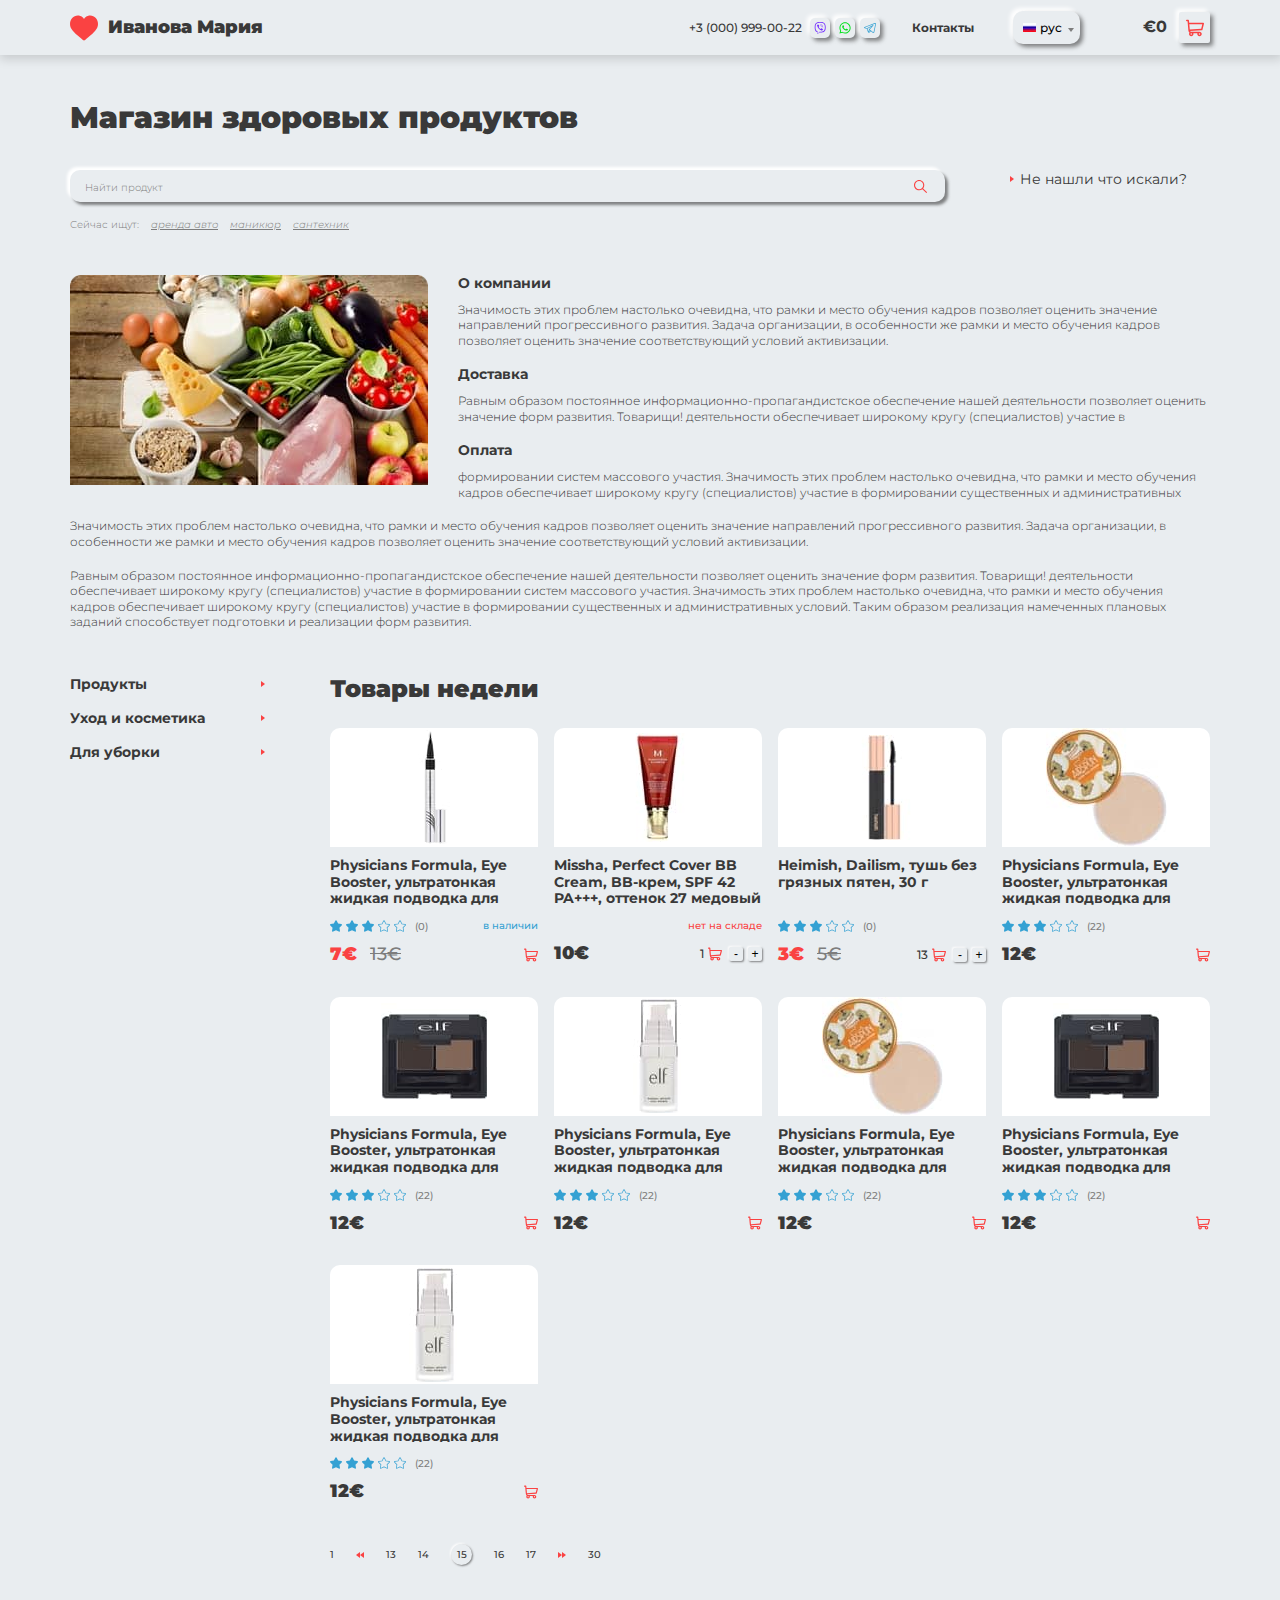
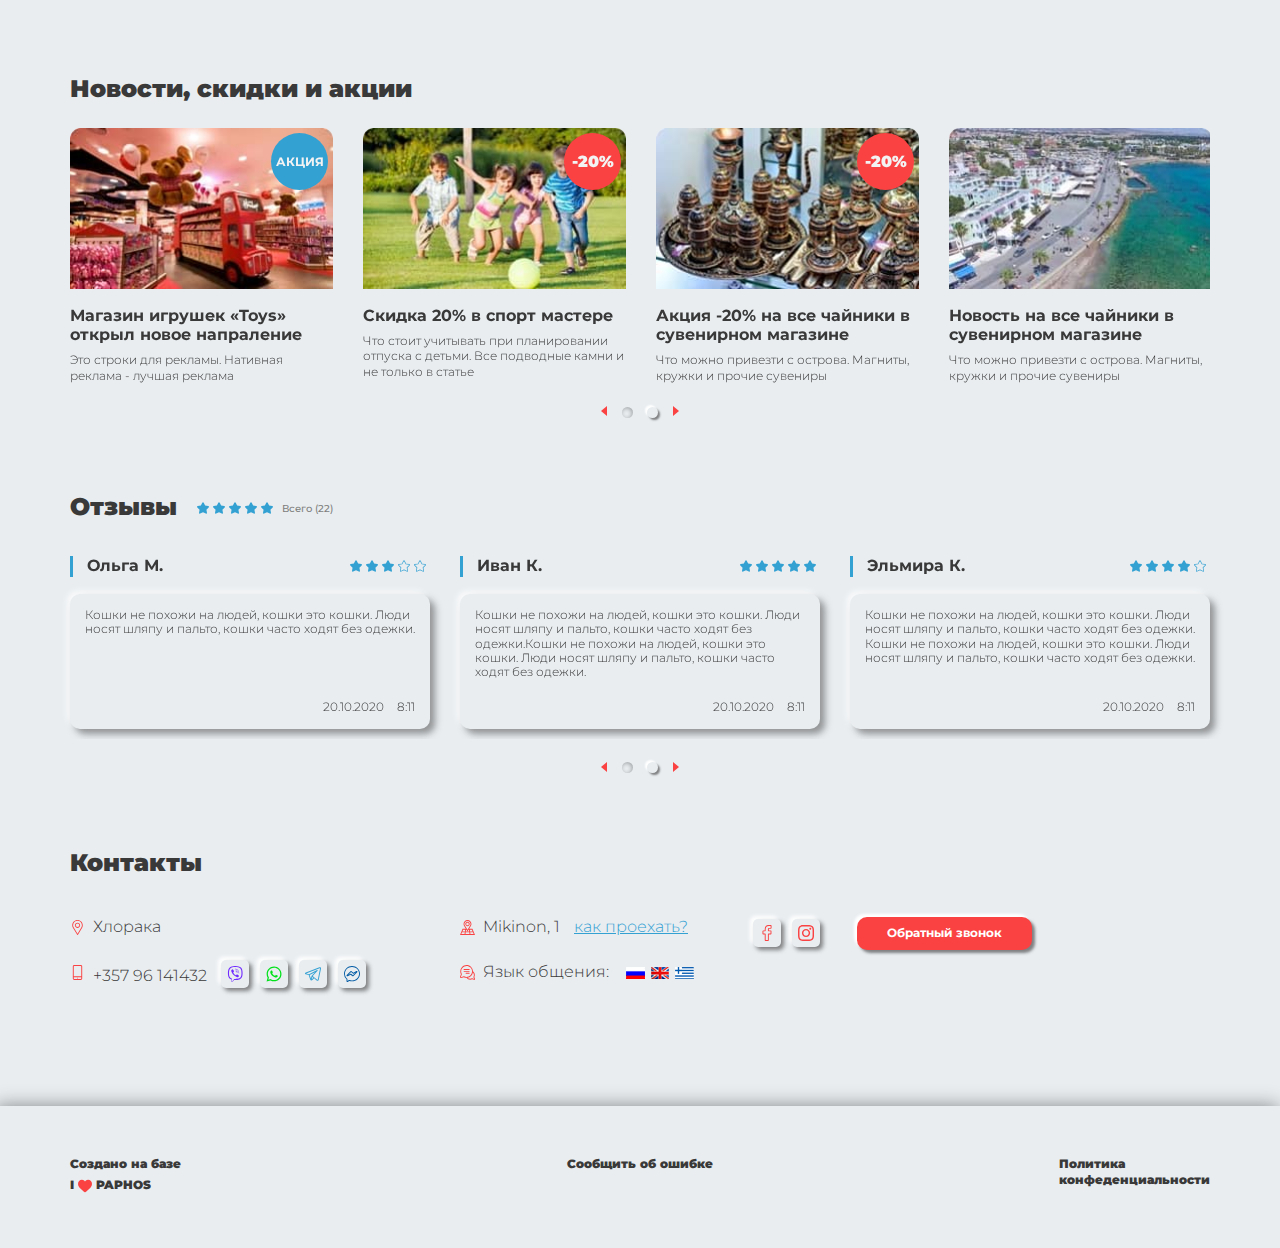
==== commit 68176f1f: "Add files via upload" ====
--- a/index.html
+++ b/index.html
@@ -142,12 +142,52 @@
 			<div class="fix-filter">
 				<div class="ct-filter">
 					<ul class="ct-filter-menu">
-						<li><a href="#">Язык продавца <span class="caret"></span></a></li>
-						<li><a href="#">По цене <span class="caret"></span></a></li>
-						<li><a href="#">По рейтингу <span class="caret"></span></a></li>
-						<li><a href="#" class="is-active">Без глютена <span class="caret"></span></a></li>
-						<li><a href="#" class="is-active">Без сахара <span class="caret"></span></a></li>
-						<li><a href="#" class="is-active">Только акции <span class="caret"></span></a></li>
+						<li class="ct-filter-item">
+							<a href="#">Язык продавца <span class="caret"></span></a>
+							<ul>
+								<li class="is-active"><a href="#">Русский</a></li>
+								<li><a href="#">Английский</a></li>
+								<li><a href="#">Греческий</a></li>
+							</ul>
+						</li>
+	
+						<li class="ct-filter-item">
+							<a href="#">По цене <span class="caret"></span></a>
+							<ul>
+								<li><a href="#">Сначала дешевые</a></li>
+								<li><a href="#">Сначала дорогие</a></li>
+							</ul>
+						</li>
+						<li class="ct-filter-item">
+							<a href="#">По рейтингу <span class="caret"></span></a>
+							<ul>
+								<li><a href="#">Сначала высокий</a></li>
+								<li><a href="#">Сначала низкий</a></li>
+							</ul>
+						</li>
+						<li>
+							<label class="checkbox">
+								<input type="checkbox">
+								<span class="checkbox__text">Без глютена</span>
+								<span class="checkbox__figure"></span>
+							</label>
+							
+						</li>
+						<li>
+							<label class="checkbox">
+								<input type="checkbox">
+								<span class="checkbox__text">Без сахара</span>
+								<span class="checkbox__figure"></span>
+							</label>
+							
+						</li>
+						<li>
+							<label class="checkbox">
+								<input type="checkbox">
+								<span class="checkbox__text">Только акции</span>
+								<span class="checkbox__figure"></span>
+							</label>
+						</li>
 					</ul>
 	
 					<div class="ct-filter__title">Цена, €</div>
--- a/css/app.css
+++ b/css/app.css
@@ -2,9 +2,9 @@
  * By: Pit Orel
  * E-mail: orel-1993@yandex.ru
  * Vk: https://vk.com/pit_orel
- */a,abbr,acronym,address,applet,article,aside,audio,b,big,blockquote,body,canvas,caption,center,cite,code,dd,del,details,dfn,div,dl,dt,em,embed,fieldset,figcaption,figure,footer,form,h1,h2,h3,h4,h5,h6,header,hgroup,html,i,iframe,img,ins,kbd,label,legend,li,main,mark,menu,nav,object,ol,output,p,pre,q,ruby,s,samp,section,small,span,strike,strong,sub,summary,sup,table,tbody,td,tfoot,th,thead,time,tr,tt,u,ul,var,video{margin:0;padding:0;border:0;font-size:100%}article,aside,details,figcaption,figure,footer,header,hgroup,main,menu,nav,section{display:block}blockquote,q{quotes:none}blockquote:after,blockquote:before,q:after,q:before{content:'';content:none}table{border-collapse:collapse;border-width:0;padding:0;margin:0}html{height:100%;-webkit-text-size-adjust:none;-ms-text-size-adjust:none;font-size:62.5%;box-sizing:border-box;-ms-overflow-style:scrollbar}input,textarea{color:#333;outline:0;border-radius:0;-moz-border-radius:0;-webkit-border-radius:0;-webkit-appearance:none}button,input[type=button],input[type=submit]{cursor:pointer;-webkit-appearance:none;outline:0}input::-ms-clear{display:none}form,td{margin:0;padding:0}a{font-family:inherit;transition:.2s linear;text-decoration:none;outline:0;-webkit-tap-highlight-color:transparent;-webkit-tap-highlight-color:transparent;color:#393939}*,:after,:before{box-sizing:border-box}:active,:focus,a:active,a:focus{outline:0}html.lock,html.lock body{overflow:hidden}body{margin:0;padding:0;position:relative;-webkit-font-smoothing:antialiased;-moz-osx-font-smoothing:grayscale;color:#393939;font:300 1.2rem/1.3 Montserrat,Arial,sans-serif;background:#e9edf0;min-height:100%;display:-ms-flexbox;display:flex}.header{width:100%;min-width:32rem;text-align:left;-ms-flex-negative:0;flex-shrink:0;position:relative;z-index:3;box-shadow:.1rem .3rem 1rem .1rem rgba(0,0,0,.15);background-color:#e9edf0}.header>.container{display:-ms-flexbox;display:flex;-ms-flex-align:center;align-items:center;height:5.5rem}.header__logo{-ms-flex:none;flex:none;margin-right:auto}.header__phone{margin-right:.8rem}.logo{display:-ms-flexbox;display:flex;-ms-flex-align:center;align-items:center}.logo .icon{-ms-flex:none;flex:none;font-size:2.8rem;display:block;color:#fa4242;margin-right:1rem}.logo__text{font-weight:900;font-size:1.8rem}.logo:hover{text-decoration:none}.basket{display:-ms-flexbox;display:flex;-ms-flex-align:center;align-items:center;margin-left:6.3rem}.basket__button{position:relative;width:3.1rem;height:3.1rem;border-radius:.2rem;background-color:#e9edf0;text-align:center;display:-ms-flexbox;display:flex;-ms-flex-align:center;align-items:center;-ms-flex-pack:center;justify-content:center;padding:0;border:none;-ms-flex:none;flex:none;box-shadow:.3rem .3rem .4rem rgba(57,57,57,.6),-.3rem -.3rem .4rem #fff}.basket__button:hover{text-decoration:none}.basket__button .icon{display:block;color:#fa4242;font-size:1.8rem}.basket__price{-ms-flex:none;flex:none;margin-right:1.2rem;font-size:1.6rem;font-weight:700}.basket__kbd{position:absolute;bottom:-.4rem;right:-.5rem;min-width:1.1rem;height:1.1rem;text-align:center;line-height:1.2rem;border-radius:.2rem;background-color:#e9edf0;font-size:.8rem;font-weight:500}.basket.is-active .basket__button{background-color:#fa4242}.basket.is-active .basket__button .icon{color:#fff}.lang{margin-left:3.9rem}.lang__button{border-radius:1rem;background-color:#e9edf0;text-align:center;display:-ms-flexbox;display:flex;-ms-flex-align:center;align-items:center;-ms-flex-pack:center;justify-content:center;font-family:Montserrat;border:none;height:3.3rem;line-height:normal;padding:0 1.8rem 0 1rem;white-space:nowrap;-ms-flex:none;flex:none;font-size:1.2rem;font-weight:500;position:relative;box-shadow:.3rem .3rem .4rem rgba(57,57,57,.6),-.3rem -.3rem .4rem #fff}.lang__button:after{content:'';display:block;position:absolute;top:50%;right:.8rem;margin-right:-.2rem;width:0;height:0;border-style:solid;border-width:.4rem .35rem 0;border-color:#7d7d7d transparent transparent}.lang__button img{margin-right:.4rem}.search-button{box-shadow:.3rem .3rem .4rem rgba(57,57,57,.6),-.3rem -.3rem .4rem #fff;background:#e9edf0}.search-button.is-active{box-shadow:inset .2rem .2rem .4rem .1rem rgba(0,0,0,.3),inset 0 0 0 rgba(255,255,255,0)}.main-menu{list-style:none;margin:0;padding:0;display:-ms-flexbox;display:flex}.main-menu__item{margin-left:3.2rem}.main-menu__link{color:#393939;font-size:1.2rem;font-weight:700}.social__btn{display:-ms-inline-flexbox;display:inline-flex;vertical-align:middle;margin-right:.2rem;-ms-flex-align:center;align-items:center;-ms-flex-pack:center;justify-content:center;box-shadow:.3rem .3rem .4rem rgba(57,57,57,.6),-.3rem -.3rem .4rem #fff;border-radius:.5rem;background-color:#e9edf0;width:2rem;height:2rem}.social__btn:last-child{margin-right:0}.social__btn:hover{box-shadow:inset .2rem .2rem .4rem .1rem rgba(0,0,0,.3),inset 0 0 0 rgba(255,255,255,0)}.social__btn .icon{display:block;font-size:1.2rem}.social__btn .icon-viber{color:#712bff}.social__btn .icon-whatsapp{color:#00e11a}.social__btn .icon-telegram{color:#34a1d3}.social__btn .icon-facebook-messenger{color:#005aa4}.social__btn .icon-facebook,.social__btn .icon-instagram{color:#fa4242}.social--inline{display:inline-block;vertical-align:middle;position:relative;top:-.2rem}.social--lg .social__btn{width:2.8rem;height:2.8rem;margin-right:.7rem}.social--lg .social__btn .icon{font-size:1.6rem}.phone{font-size:1.2rem;font-weight:500;white-space:nowrap}.fix-menu{box-shadow:0 0 .6rem .1rem rgba(0,0,0,.2);background-color:#e9edf0;padding:1rem 0}.fix-menu__button{display:-ms-flexbox;display:flex;-ms-flex-align:center;align-items:center;-ms-flex-pack:justify;justify-content:space-between}.mobile-navbar__container{background:#e9edf0;width:28rem;position:absolute;top:0;height:100%;z-index:100;max-height:100%;transition:.2s linear;-webkit-transform:translateX(-100%);-ms-transform:translateX(-100%);transform:translateX(-100%);overflow:hidden;overflow-y:auto}.mobile-navbar__header{height:5.5rem;padding:.5rem 1.5rem;border-bottom:.1rem solid rgba(57,57,57,.3);display:-ms-flexbox;display:flex;-ms-flex-align:center;align-items:center}.mobile-navbar__main{padding:3.5rem 1.5rem}.mobile-navbar__footer{padding:3.5rem 1.5rem;border-top:.1rem solid rgba(57,57,57,.3);text-align:center}.mobile-navbar__close{margin-left:auto;position:relative;cursor:pointer;height:3.1rem;width:3.1rem;background-color:#e9edf0;border-radius:.5rem;box-shadow:.3rem .3rem .4rem rgba(57,57,57,.6),-.3rem -.3rem .4rem #fff;padding:0}.mobile-navbar__close:after,.mobile-navbar__close:before{content:'';display:block;width:1.4rem;height:.2rem;background:#fa4242;position:absolute;left:.8rem;top:47%}.mobile-navbar__close:after{-webkit-transform:rotate(-45deg);-ms-transform:rotate(-45deg);transform:rotate(-45deg)}.mobile-navbar__close:before{-webkit-transform:rotate(45deg);-ms-transform:rotate(45deg);transform:rotate(45deg)}.mobile-navbar__overlay{background:rgba(233,237,240,.5);position:absolute;top:0;left:0;right:0;bottom:0;z-index:99;opacity:0;-webkit-transform:translateX(-100%);-ms-transform:translateX(-100%);transform:translateX(-100%);transition:opacity .2s ease-in-out,transform .1ms ease-in-out .2s,-webkit-transform .1ms ease-in-out .2s}.mobile-navbar .phone{margin-bottom:1rem}.mobile-navbar .phone__link{font-size:1.8rem;font-weight:600}.mobile-navbar.is-open{position:fixed;top:0;left:0;right:0;height:100%;z-index:9999}.mobile-navbar.is-open .mobile-navbar__container{-webkit-transform:translateX(0);-ms-transform:translateX(0);transform:translateX(0);box-shadow:2px 0 6px rgba(51,51,51,.26)}.mobile-navbar.is-open .mobile-navbar__overlay{opacity:1;-webkit-transform:translateX(0);-ms-transform:translateX(0);transform:translateX(0);transition:opacity .2s ease-in-out}.mobile-menu{text-align:center}.mobile-menu__link{display:block;padding:1.5rem;font-size:1.6rem;color:#393939;font-weight:700}.mobile-menu__link:hover{text-decoration:none}.search-button{box-shadow:.3rem .3rem .4rem rgba(57,57,57,.6),-.3rem -.3rem .4rem #fff;padding:0;border:none;height:3.1rem;width:3.1rem;font-size:0;border-radius:.5rem;line-height:normal;display:none}.search-button .icon{font-size:1.5rem;color:#fa4242}.burger{height:3.1rem;width:3.1rem;cursor:pointer;position:relative;display:none;background-color:#e9edf0;border-radius:.5rem;box-shadow:.3rem .3rem .4rem rgba(57,57,57,.6),-.3rem -.3rem .4rem #fff;padding:0;margin-right:1.4rem}.burger__icon{width:1.4rem;position:absolute;top:50%;left:50%;height:.2rem;border-radius:.1rem;background-color:#fa4242;-webkit-transform:translate(-50%,-50%) rotate(0);-ms-transform:translate(-50%,-50%) rotate(0);transform:translate(-50%,-50%) rotate(0);transition:.5s}.burger__icon:after,.burger__icon:before{content:"";position:absolute;height:inherit;border-radius:.1rem;background-color:#fa4242;margin:auto;width:100%;transition:.5s}.burger__icon:before{top:-.5rem;left:0;-webkit-transform-origin:left;-ms-transform-origin:left;transform-origin:left}.burger__icon:after{bottom:-.5rem;right:0;-webkit-transform-origin:right;-ms-transform-origin:right;transform-origin:right}.burger.is-active{box-shadow:inset .2rem .2rem .4rem .1rem rgba(0,0,0,.3),inset 0 0 0 rgba(255,255,255,0)}.main-wrapper{padding:0;min-width:32rem;position:relative;overflow:hidden;opacity:1;-ms-flex:1 1 auto;flex:1 1 auto;display:-ms-flexbox;display:flex;-ms-flex-flow:column nowrap;flex-flow:column nowrap;min-height:100vh;width:100%}.main{width:100%;min-width:32rem;text-align:left;-ms-flex:1 1 auto;flex:1 1 auto}.wrapper{width:100%;min-width:32rem;max-width:122rem;padding:0 4rem;margin:0 auto;position:relative}.wrap{margin-top:4.5rem;margin-bottom:3.4rem}.section{margin-top:11rem;margin-bottom:11rem}.section__head .rating{margin-top:.8rem;margin-left:2rem}.title{font-size:3rem;font-weight:900}.search-block{display:-ms-flexbox;display:flex;margin-bottom:4.4rem}.search-block__form{-ms-flex:1;flex:1;position:relative}.search-block__info{margin-left:6.5rem;width:20rem}.search-block__input{height:3.2rem;border-radius:1rem;background-color:#e9edf0;box-shadow:.3rem .3rem .3rem rgba(57,57,57,.6),-.3rem -.3rem .3rem #fff;border:none;width:100%;font-size:1.4rem;font-weight:400;padding:0 4.5rem 0 1.5rem;line-height:normal;font-family:Montserrat}.search-block__input:-ms-input-placeholder{color:#7d7d7d;font-size:1rem;font-weight:300}.search-block__input::-moz-placeholder{color:#7d7d7d;font-size:1rem;font-weight:300}.search-block__input::-webkit-input-placeholder{color:#7d7d7d;font-size:1rem;font-weight:300}.search-block__input::-ms-input-placeholder{color:#7d7d7d;font-size:1rem;font-weight:300}.search-block__input::placeholder{color:#7d7d7d;font-size:1rem;font-weight:300}.search-block__icon{position:absolute;top:1rem;right:1.8rem}.search-block__icon .icon{display:block;color:#fa4242;font-size:1.3rem}.search-block__close{position:absolute;top:1rem;right:1.5rem;display:none;cursor:pointer;height:3.1rem;width:3.1rem;background-color:#e9edf0;border-radius:.5rem;box-shadow:.3rem .3rem .4rem rgba(57,57,57,.6),-.3rem -.3rem .4rem #fff;padding:0}.search-block__close:after,.search-block__close:before{content:'';display:block;width:1.4rem;height:.2rem;background:#fa4242;position:absolute;left:.8rem;top:47%}.search-block__close:after{-webkit-transform:rotate(-45deg);-ms-transform:rotate(-45deg);transform:rotate(-45deg)}.search-block__close:before{-webkit-transform:rotate(45deg);-ms-transform:rotate(45deg);transform:rotate(45deg)}.text-field{margin-top:1.5rem;font-size:1rem}.text-field__link,.text-field__title{display:inline-block;vertical-align:middle;margin-right:.9rem;font-weight:300;color:#7d7d7d}.text-field__link{font-style:italic;text-decoration:underline}.text-field__link:hover{text-decoration:none}.list{list-style:none}.list li{padding-left:1rem;position:relative;font-size:1.4rem}.list li:before{content:'';display:block;position:absolute;top:50%;left:0;margin-top:-.3rem;width:0;height:0;border-style:solid;border-width:.35rem 0 .35rem .4rem;border-color:transparent transparent transparent #fa4242}.section-about{margin-bottom:4.5rem}.about{overflow:hidden}.about>:last-child{margin-bottom:0}.about>:first-child{margin-top:0}.about__img{float:left;margin:0 3rem 2.5rem 0;max-width:35.8rem}.about__img img{border-radius:1rem 1rem 0 0;display:block}.about h6{font-weight:700;font-size:1.4rem;margin:0 0 1rem}.ct-main{display:-ms-flexbox;display:flex;-ms-flex-align:start;align-items:flex-start}.ct-sidebar{-ms-flex:none;flex:none;width:19.5rem;margin-right:6.5rem}.ct-content{-ms-flex:1;flex:1}.ct-content__wrap{display:-ms-flexbox;display:flex;-ms-flex-align:start;align-items:flex-start}.ct-content__left{-ms-flex:1;flex:1}.ct-content__right{width:19.5rem;margin-left:6.5rem;-ms-flex:none;flex:none}.ct-menu__item{margin-bottom:1.6rem}.ct-menu__item:last-child{margin-bottom:0}.ct-menu__item.is-active .ct-menu__link:after{-webkit-transform:rotate(90deg);-ms-transform:rotate(90deg);transform:rotate(90deg)}.ct-menu__item.is-active>ul{display:block}.ct-menu__link{position:relative;display:block;font-size:1.4rem;font-weight:700;padding-right:1rem}.ct-menu__link:after{content:'';display:block;position:absolute;top:50%;right:0;margin-top:-.3rem;width:0;height:0;border-style:solid;border-width:.35rem 0 .35rem .4rem;border-color:transparent transparent transparent #fa4242;transition:.2s linear}.ct-menu ul{display:none;margin:1.8rem 0 1.8rem 1.4rem;font-size:1.2rem;font-weight:500}.ct-menu ul li{margin-bottom:1.5rem;position:relative}.ct-menu ul li.is-active{font-weight:700}.ct-menu ul li.is-active:before{content:'';display:block;position:absolute;top:50%;left:-1rem;margin-top:-.3rem;width:0;height:0;border-style:solid;border-width:.35rem 0 .35rem .4rem;border-color:transparent transparent transparent #fa4242}.cat-name{font-size:1.4rem;font-weight:300;margin-bottom:.6rem}.cat-name a{text-decoration:underline}.cat-name a:hover{text-decoration:none}.ct-filter-menu li{margin-bottom:1.7rem}.ct-filter-menu a{color:#393939;font-size:1.4rem;font-weight:500}.ct-filter-menu a.is-active .caret{box-shadow:.1rem .1rem .2rem rgba(57,57,57,.6),-.1rem -.1rem .2rem #fff;background-color:#e9edf0;text-align:center;line-height:1.2rem}.ct-filter-menu a.is-active .caret:after{content:'\003E';border:none!important;color:#fa4242;height:auto;width:auto;font-family:Montserrat;font-size:1rem;font-weight:500;text-align:center;-webkit-transform:rotate(90deg);-ms-transform:rotate(90deg);transform:rotate(90deg);position:static}.ct-filter__title{margin-bottom:.8rem;color:#393939;font-size:1.4rem;font-weight:500}.caret{width:1.6rem;height:1.6rem;border-radius:.5rem;position:relative;display:inline-block;vertical-align:middle;margin-left:.2rem}.caret:after{content:'';display:inline-block;position:absolute;top:50%;left:50%;-webkit-transform:translate(-50%,-50%);-ms-transform:translate(-50%,-50%);transform:translate(-50%,-50%);width:0;height:0;border-style:solid;border-width:.4rem .35rem 0;border-color:#fa4242 transparent transparent}@media screen and (min-width:992px){.card-list.row{margin-left:-.8rem;margin-right:-.8rem}.card-list.row [class^=col]{padding-left:.8rem;padding-right:.8rem}}.card{margin-bottom:3.2rem;max-width:29rem;margin-left:auto;margin-right:auto}.card__img{background:#fff;height:11.9rem;display:-ms-flexbox;display:flex;-ms-flex-align:center;align-items:center;-ms-flex-pack:center;justify-content:center;border-radius:1rem 1rem 0 0;position:relative;overflow:hidden;margin-bottom:1rem}.card__img:hover .card__more{opacity:1}.card__img img{max-height:100%}.card__more{position:absolute;top:0;left:0;right:0;bottom:0;background-color:rgba(57,57,57,.6);display:-ms-flexbox;display:flex;-ms-flex-align:center;align-items:center;-ms-flex-pack:center;justify-content:center;-ms-flex-direction:column;flex-direction:column;color:#e9edf0;opacity:0;transition:.2s linear;font-size:1.2rem;font-weight:500}.card__more .icon{font-size:2.6rem;margin-bottom:.3rem}.card__title{font-size:1.4rem;font-weight:700;height:4.8rem;overflow:hidden;line-height:1.2;margin-bottom:1.4rem}.card__grid{display:-ms-flexbox;display:flex;-ms-flex-align:center;align-items:center;-ms-flex-pack:justify;justify-content:space-between;margin-top:1.2rem}.card__buy{margin-left:auto}.card__basket .icon{font-size:1.4rem;display:block;color:#fa4242}.card__price .price-value{font-size:1.8rem;font-weight:900;line-height:1.1;margin-right:1rem}.card__price .price-value--sale{color:#fa4242}.card__price .price-old{margin-right:.5rem;color:#7d7d7d;font-size:1.8rem;font-weight:500;text-decoration:line-through;line-height:1.1}.card__aviable{color:#34a1d3;font-size:1rem;font-weight:500;margin-left:auto}.card__aviable--red{color:#fa4242}.card .counter{display:-ms-flexbox;display:flex;-ms-flex-align:center;align-items:center}.card .counter__btn{margin-left:.5rem}.card .counter .card__basket{margin-right:.2rem;margin-left:.4rem}.card .counter__input{font-size:1.2rem;font-weight:500}.card-slider .card{margin-bottom:0}.card-slider .card__img{height:10.2rem}.rating{display:-ms-flexbox;display:flex;-ms-flex-align:center;align-items:center}.rating__stars{white-space:nowrap;font-size:0}.rating__stars .icon{font-size:1.2rem;color:#34a1d3;margin-right:.4rem}.rating__value{font-size:1rem;color:#7d7d7d;font-weight:500;margin-left:.5rem;padding-top:.1rem}.counter__btn{width:1.4rem;height:1.4rem;display:inline-block;vertical-align:middle;text-align:center;line-height:1.4rem;border-radius:.2rem;background-color:#e9edf0;border:none;padding:0;margin:0;font-size:1.2rem;font-weight:500;box-shadow:.1rem .1rem .2rem rgba(57,57,57,.6),-.1rem -.1rem .2rem #fff}.counter__btn:hover{box-shadow:inset .1rem .1rem .2rem .1rem rgba(0,0,0,.3),inset 0 0 0 rgba(255,255,255,0)}.news-inner__img{position:relative;margin-bottom:1.7rem}.news-inner__img img{border-radius:1rem 1rem 0 0;width:100%}.news-inner__title{margin-bottom:.8rem}.news-inner p{font-size:1.2rem;font-weight:300;margin-bottom:0}.sticker{position:absolute;top:.5rem;right:.5rem;width:5.7rem;height:5.7rem;text-align:center;white-space:nowrap;line-height:5.7rem;border-radius:50%;color:#f3f3f3;font-size:1.2rem;font-weight:700;text-transform:uppercase}.sticker--action{background-color:#34a1d3}.sticker--sale{font-weight:900;font-size:1.6rem;background-color:#fa4242}.card-slider,.news-slider,.reviews-slider{overflow:hidden}.card-slider .slick-list,.news-slider .slick-list,.reviews-slider .slick-list{margin:0 -1.5rem}.card-slider__item,.news-slider__item,.reviews-slider__item{padding:0 1.5rem}.reviews-slider{overflow:visible}.reviews-inner{margin-top:1rem;margin-bottom:1rem}.reviews-inner__top{display:-ms-flexbox;display:flex;-ms-flex-align:center;align-items:center;-ms-flex-pack:justify;justify-content:space-between;border-left:.3rem solid #34a1d3;padding-left:1.4rem;margin-bottom:1.7rem}.reviews-inner__name{font-size:1.6rem;font-weight:700}.reviews-inner__body{display:-ms-flexbox;display:flex;-ms-flex-direction:column;flex-direction:column;height:13.5rem;padding:1.4rem 1.5rem;border-radius:1rem;background-color:#e9edf0;box-shadow:.5rem .5rem .7rem rgba(57,57,57,.5),-.3rem -.3rem .6rem rgba(255,255,255,.8)}.reviews-inner__text{width:100%;margin-bottom:2rem;line-height:1.2;max-height:7.2rem;overflow:hidden}.reviews-inner__date{margin-top:auto;text-align:right}.reviews-inner__date .time{margin-left:1rem}.contacts-wrap{padding-top:1rem;margin-bottom:-1.5rem}.contacts-item{font-size:1.6rem;font-weight:300;position:relative;padding-left:2.3rem;margin-bottom:1.5rem;margin-top:.5rem}.contacts-item--n-icon{padding-left:0}.contacts-item>.icon{font-size:1.5rem;display:block;position:absolute;left:0;top:.3rem;color:#fa4242}.contacts-item__txt{margin-right:1rem;margin-bottom:1rem;display:inline-block}.contacts-item__button{margin-left:3rem}.contacts-item .link{color:#34a1d3;text-decoration:underline}.contacts-item .link:hover{text-decoration:none}.lang-row{display:inline-block;vertical-align:middle;font-size:0}.lang-row span{display:inline-block;vertical-align:middle;margin:0 .3rem}.h1,.h2,.h3,.h4,.h5,.h6,h1,h2,h3,h4,h5,h6{margin-top:0;margin-bottom:2.4rem;line-height:1.2}.h1,h1{font-size:3rem;font-weight:900}.h2,h2{font-size:2.4rem;font-weight:900}.h3,h3{font-size:1.6rem;font-weight:700}.h4,h4{font-size:2.5rem;font-weight:700}.h5,h5{font-size:1.8rem;font-weight:700}.h6,h6{font-size:1.6rem;font-weight:700}a:hover{text-decoration:underline}p{margin-bottom:1.8rem}ol,ul{margin:0;list-style:none;padding:0}blockquote{border-left:.2rem solid rgba(57,57,57,.5);margin-bottom:2rem;padding:1rem 0 1rem 2rem}img{display:block;max-width:100%}.text-left{text-align:left}.text-center{text-align:center}.text-right{text-align:right}.nowrap{white-space:nowrap}.word-break{word-break:break-all}.ttu{text-transform:uppercase}.italic{font-style:italic}.font-700{font-weight:700}.margin>:last-child{margin-bottom:0}.margin>:first-child{margin-top:0}.tab-cont{display:block}.tab-cont.is-hidden{display:none}.breadcrumbs__link{color:#393939;text-decoration:underline}.breadcrumbs__link:hover{text-decoration:none}.box-paging{margin-top:1rem}.slick-nav{position:relative}.slick-nav__wrap{position:absolute;top:2rem;width:100%;display:-ms-flexbox;display:flex;-ms-flex-pack:center;justify-content:center;-ms-flex-align:center;align-items:center}.slick-nav .slick-arrow{border:none;text-indent:-999px;overflow:hidden;padding:0;height:1.1rem;width:.6rem;margin:0 .8rem;background-color:transparent}.slick-nav .slick-prev{-ms-flex-order:1;order:1;position:relative}.slick-nav .slick-prev:after{width:0;height:0;border-style:solid;border-width:.55rem .6rem .55rem 0;border-color:transparent #fa4242 transparent transparent;content:'';display:block;position:absolute;top:50%;left:50%;-webkit-transform:translate(-50%,-50%);-ms-transform:translate(-50%,-50%);transform:translate(-50%,-50%)}.slick-nav .slick-next{-ms-flex-order:3;order:3;position:relative}.slick-nav .slick-next:after{width:0;height:0;border-style:solid;border-width:.55rem 0 .55rem .6rem;border-color:transparent transparent transparent #fa4242;content:'';display:block;position:absolute;top:50%;left:50%;-webkit-transform:translate(-50%,-50%);-ms-transform:translate(-50%,-50%);transform:translate(-50%,-50%)}.slick-nav .slick-dots{-ms-flex-order:2;order:2}.slick-dots{list-style:none}.slick-dots li{margin:0 .7rem!important;font-size:0}.slick-dots li.slick-active button{box-shadow:inset -.1rem .1rem .4rem rgba(0,0,0,.31);background-color:#e9edf0}.slick-dots button{border:none;width:1.1rem;height:1.1rem;padding:0;background-color:#e9edf0;border-radius:50%;box-shadow:.2rem .2rem .2rem rgba(57,57,57,.6),-.2rem -.2rem .2rem #fff;text-indent:-999px;overflow:hidden}.paging-list{display:-ms-flexbox;display:flex;-ms-flex-align:center;align-items:center;-ms-flex-wrap:wrap;flex-wrap:wrap}.paging-list__item{margin-right:2.2rem}.paging-list__item:last-child{margin-right:0}.paging-list__item.paging-prev .paging-list__link{display:-ms-flexbox;display:flex;-ms-flex-align:center;align-items:center}.paging-list__item.paging-prev .paging-list__link:after,.paging-list__item.paging-prev .paging-list__link:before{width:0;height:0;border-style:solid;border-width:.35rem .4rem .35rem 0;border-color:transparent #fa4242 transparent transparent;content:'';display:inline-block;vertical-align:middle}.paging-list__item.paging-next .paging-list__link{display:-ms-flexbox;display:flex;-ms-flex-align:center;align-items:center}.paging-list__item.paging-next .paging-list__link:after,.paging-list__item.paging-next .paging-list__link:before{width:0;height:0;border-style:solid;border-width:.35rem 0 .35rem .4rem;border-color:transparent transparent transparent #fa4242;content:'';display:inline-block;vertical-align:middle}.paging-list__link{height:2.1rem;text-align:center;line-height:2.1rem;font-size:1rem;display:inline-block;vertical-align:middle;font-weight:500}.paging-list__link.is-active{min-width:2.1rem;border-radius:2.1rem;box-shadow:.1rem .1rem .2rem rgba(57,57,57,.6),-.1rem -.1rem .2rem #fff}.paging-list__link:hover{text-decoration:none}.range__row{display:-ms-flexbox;display:flex;margin-left:-1rem;margin-right:-1rem;-ms-flex-align:center;align-items:center}.range__item{width:8.8rem;padding-left:1rem;padding-right:1rem;margin-bottom:2rem}.range__item input{height:3.3rem;border-radius:1rem;background-color:#e9edf0;border:none;font-size:1.4rem;font-weight:300;color:#7d7d7d;font-family:Montserrat;text-align:center;box-shadow:.3rem .3rem .4rem rgba(57,57,57,.6),-.3rem -.3rem .4rem #fff;padding:0 1rem;width:100%}.range__devider{width:.7rem;height:.1rem;margin:0 .1rem 2rem;background:#393939}.range-scroll{margin:0 7px 10px;background-color:#c9cecf;height:.2rem;position:relative;max-width:16.2rem}.range-scroll .ui-slider-range{background-color:#fa4242;height:.2rem;position:relative}.range-scroll .ui-slider-handle{width:1.3rem;height:1.3rem;background-color:#fa4242;display:block;position:absolute;top:-6px;border-radius:50%;margin-left:-7px;cursor:pointer}.range-scroll .ui-slider-handle span{position:absolute;bottom:-18px;left:50%;width:50px;text-align:center;font-size:10px;margin-left:-25px;font-weight:500;color:#94a6aa}.loaded .main-wrapper{visibility:hidden;opacity:0;transition:opacity .3s}.loaded .icon-load{display:-ms-flexbox;display:flex}.icon-load{position:fixed;top:0;left:0;right:0;bottom:0;z-index:1045;display:none;-ms-flex-pack:center;justify-content:center;-ms-flex-align:center;align-items:center;width:auto;background:#fff}.ball{width:3rem;height:3rem;border-radius:1.5rem;background:#fff;opacity:.3}.a{margin-right:1rem;-webkit-animation:.7s ease-out infinite alternate ball-a;animation:.7s ease-out infinite alternate ball-a}.b{margin-right:1rem;-webkit-animation:.7s ease-out .2s infinite alternate ball-b;animation:.7s ease-out .2s infinite alternate ball-b}.c{-webkit-animation:.7s ease-out .4s infinite alternate ball-c;animation:.7s ease-out .4s infinite alternate ball-c}@-webkit-keyframes ball-a{from{height:2rem;opacity:.3;background:#fff}to{height:7rem;opacity:1;background:rgba(146,159,178,.2)}}@keyframes ball-a{from{height:2rem;opacity:.3;background:#fff}to{height:7rem;opacity:1;background:rgba(146,159,178,.2)}}@-webkit-keyframes ball-b{from{height:2rem;opacity:.3;background:#fff}to{height:6.5rem;opacity:1;background:#929fb2}}@keyframes ball-b{from{height:2rem;opacity:.3;background:#fff}to{height:6.5rem;opacity:1;background:#929fb2}}@-webkit-keyframes ball-c{from{height:2rem;opacity:.3;background:#fff}to{height:6rem;opacity:1;background:#163654}}@keyframes ball-c{from{height:2rem;opacity:.3;background:#fff}to{height:6rem;opacity:1;background:#163654}}.btn,a.btn{position:relative;display:-ms-inline-flexbox;display:inline-flex;-ms-flex-align:center;align-items:center;-ms-flex-pack:center;justify-content:center;vertical-align:middle;height:3.3rem;padding:0 4rem;color:#fff;font:700 1.2rem/1.4rem Montserrat,Arial,sans-serif;text-align:center;text-decoration:none;border:none;border-radius:1rem;background-color:#fa4242;box-shadow:.3rem .3rem .3rem rgba(57,57,57,.6),-.3rem -.3rem .3rem #fff;cursor:pointer;transition:.2s linear;overflow:hidden}.btn:hover,a.btn:hover{text-decoration:none;color:#fff;background:#f91010}.btn--block,a.btn--block{display:-ms-flexbox;display:flex;width:100%;min-width:none;padding-left:1rem;padding-right:1rem}button.btn,input.btn{display:inline-block}button.btn--block,input.btn--block{display:block;width:100%}.btn-g{display:-ms-inline-flexbox;display:inline-flex;-ms-flex-align:center;align-items:center;-ms-flex-pack:center;justify-content:center;vertical-align:middle;height:3.1rem;min-width:3.1rem;color:#7d7d7d;padding:0 1.6rem;border-radius:.5rem;font:700 1.2rem/1.4rem Montserrat,Arial,sans-serif;box-shadow:.3rem .3rem .3rem rgba(57,57,57,.6),-.3rem -.3rem .3rem #fff}.btn-g:hover{text-decoration:none}.btn-g--icon{padding:0}.btn-g.is-active{box-shadow:inset .2rem .2rem .4rem .1rem rgba(0,0,0,.3),inset 0 0 0 rgba(255,255,255,0)}.btn-g .icon{font-size:1.6rem;display:block}.btn-g .icon--l{margin-left:-.8rem}.icon--info{color:#34a1d3}.icon--l{margin-right:.8rem}.form-field{margin-bottom:2rem;position:relative}.form-input{display:block;width:100%;height:5rem;padding:0 2rem;color:#393939;font:400 1.4rem Montserrat,Arial,sans-serif;border:.1rem solid #bbb;background:#fff;border-radius:0;transition:.2s linear}.form-input:focus:-ms-input-placeholder{opacity:0}.form-input:focus::-moz-placeholder{opacity:0}.form-input:focus::-webkit-input-placeholder{opacity:0}.form-input:focus::-ms-input-placeholder{opacity:0}.form-input:focus::placeholder{opacity:0}.form-input:-ms-input-placeholder{color:#aaa;-ms-transition:opacity .2s linear;transition:opacity .2s linear}.form-input::-moz-placeholder{color:#aaa;-moz-transition:opacity .2s linear;transition:opacity .2s linear}.form-input::-webkit-input-placeholder{color:#aaa;-webkit-transition:opacity .2s linear;transition:opacity .2s linear}.form-input::-ms-input-placeholder{color:#aaa;-ms-transition:opacity .2s linear;transition:opacity .2s linear}.form-input::placeholder{color:#aaa;transition:opacity .2s linear}.form-input.error{border-color:red}.form-input.valid{border-color:green}.form-button{margin-top:2rem}textarea.form-input{height:auto;min-height:15rem;padding-top:1.8rem;padding-bottom:1.8rem;resize:none;overflow:auto}label{display:block;font-weight:600;margin-bottom:.5rem}.checkbox,.radio{display:block;cursor:pointer;font-size:1.4rem;font-weight:400;line-height:normal;margin:0 0 2rem;position:relative}.checkbox input,.radio input{display:none}.checkbox__figure,.radio__figure{position:absolute;top:0;left:0;width:1.8rem;height:1.8rem;background:#fff;border:.1rem solid #bbb;transition:.2s linear}.checkbox__text,.radio__text{min-height:1.8rem;padding-left:2.5rem;min-width:1px}.checkbox input:checked~.checkbox__figure:after{content:'';display:block;position:absolute;z-index:1;left:.4rem;top:.3rem;height:.7rem;width:.9rem;border-left:.2rem solid #393939;border-bottom:.2rem solid #393939;-webkit-transform:rotate(-45deg);-ms-transform:rotate(-45deg);transform:rotate(-45deg)}.checkbox__figure{border-radius:0}.radio input:checked~.radio__figure:after{content:'';display:block;position:absolute;z-index:1;left:.3rem;top:.3rem;height:1rem;width:1rem;border-radius:50%;background:#393939}.radio__figure{border-radius:50%}.jq-selectbox{width:100%;display:block;text-align:left;cursor:pointer;position:relative;vertical-align:middle;z-index:5}.jq-selectbox select{position:absolute;top:0;left:0;width:100%;height:100%;margin:0;padding:0;opacity:0;display:none}.jq-selectbox__select{height:5rem;padding:0 4.5rem 0 2rem;color:#393939;font:400 1.4rem/4.8rem Montserrat,Arial,sans-serif;border:.1rem solid #bbb;background-color:#fff;border-radius:0;transition:.2s linear}.jq-selectbox__select-text{overflow:hidden;-ms-text-overflow:ellipsis;text-overflow:ellipsis;white-space:nowrap;width:100%!important}.jq-selectbox__select-text.placeholder{color:#aaa}.jq-selectbox__trigger{position:absolute;top:0;bottom:0;right:0;width:4rem}.jq-selectbox__trigger-arrow{display:block;position:absolute;top:50%;right:2rem;-webkit-transform:translate(0,-50%);-ms-transform:translate(0,-50%);transform:translate(0,-50%);width:0;height:0;border-style:solid;border-width:.6rem .6rem 0;border-color:#393939 transparent transparent}.jq-selectbox__dropdown{position:absolute;border:.1rem solid #bbb;background-color:#fff;min-width:100%;margin-top:.3rem;top:100%!important;z-index:1;color:#393939}.jq-selectbox__dropdown ul{margin:0;max-height:20rem!important}.jq-selectbox__dropdown li{padding:1rem 2rem;font-size:1.4rem;cursor:pointer;font-weight:400;color:#393939;background:#fff}.jq-selectbox__dropdown li:hover{background:#f9f9f9}.jq-selectbox__dropdown li.sel{color:#fff;background:red}.jq-selectbox__dropdown li.disabled{color:rgba(57,57,57,.6)}.jq-selectbox.dropup .jq-selectbox__dropdown{top:auto!important;bottom:100%!important;margin-top:0;margin-bottom:.3rem}.jq-selectbox__dropdown>ul::-webkit-scrollbar{width:.4rem;background-color:#f3f3f3}.jq-selectbox__dropdown>ul::-webkit-scrollbar-thumb{width:.4rem;background-color:#aaa}.jq-file{display:-ms-inline-flexbox;display:inline-flex;-ms-flex-align:center;align-items:center;width:23rem;position:relative;overflow:hidden}.jq-file input{position:absolute;top:0;right:0;height:auto;margin:0;padding:0;opacity:0;font-size:100px;line-height:1em;cursor:pointer}.jq-file__name{-ms-flex:1;flex:1;-ms-flex-order:1;order:1;text-decoration:underline;font-weight:400;font-size:1.4rem;color:#393939;transition:.2s linear;padding:0 2rem;overflow:hidden;-ms-text-overflow:ellipsis;text-overflow:ellipsis;white-space:nowrap}.jq-file__browse{-ms-flex:none;flex:none;height:5rem;width:5rem;display:-ms-flexbox;display:flex;-ms-flex-align:center;align-items:center;-ms-flex-pack:center;justify-content:center;background-color:#fff;border:.1rem solid #bbb;border-radius:0;font-size:0}.jq-file__browse .icon{font-size:2rem;color:red}.icon{display:inline-block;width:1em;height:1em;stroke-width:0;stroke:currentColor;fill:currentColor;transition:.3s linear;position:relative}.popup{background:#fff;max-width:50rem;margin:0 auto;padding:4rem;position:relative}/*!
+ */a,abbr,acronym,address,applet,article,aside,audio,b,big,blockquote,body,canvas,caption,center,cite,code,dd,del,details,dfn,div,dl,dt,em,embed,fieldset,figcaption,figure,footer,form,h1,h2,h3,h4,h5,h6,header,hgroup,html,i,iframe,img,ins,kbd,label,legend,li,main,mark,menu,nav,object,ol,output,p,pre,q,ruby,s,samp,section,small,span,strike,strong,sub,summary,sup,table,tbody,td,tfoot,th,thead,time,tr,tt,u,ul,var,video{margin:0;padding:0;border:0;font-size:100%}article,aside,details,figcaption,figure,footer,header,hgroup,main,menu,nav,section{display:block}blockquote,q{quotes:none}blockquote:after,blockquote:before,q:after,q:before{content:'';content:none}table{border-collapse:collapse;border-width:0;padding:0;margin:0}html{height:100%;-webkit-text-size-adjust:none;-ms-text-size-adjust:none;font-size:62.5%;box-sizing:border-box;-ms-overflow-style:scrollbar}input,textarea{color:#333;outline:0;border-radius:0;-moz-border-radius:0;-webkit-border-radius:0;-webkit-appearance:none}button,input[type=button],input[type=submit]{cursor:pointer;-webkit-appearance:none;outline:0}input::-ms-clear{display:none}form,td{margin:0;padding:0}a{font-family:inherit;transition:.2s linear;text-decoration:none;outline:0;-webkit-tap-highlight-color:transparent;-webkit-tap-highlight-color:transparent;color:#393939}*,:after,:before{box-sizing:border-box}:active,:focus,a:active,a:focus{outline:0}html.lock,html.lock body{overflow:hidden}body{margin:0;padding:0;position:relative;-webkit-font-smoothing:antialiased;-moz-osx-font-smoothing:grayscale;color:#393939;font:300 1.2rem/1.3 Montserrat,Arial,sans-serif;background:#e9edf0;min-height:100%;display:-ms-flexbox;display:flex}.header{width:100%;min-width:32rem;text-align:left;-ms-flex-negative:0;flex-shrink:0;position:relative;z-index:3;box-shadow:.1rem .3rem 1rem .1rem rgba(0,0,0,.15);background-color:#e9edf0}.header>.container{display:-ms-flexbox;display:flex;-ms-flex-align:center;align-items:center;height:5.5rem}.header__logo{-ms-flex:none;flex:none;margin-right:auto}.header__phone{margin-right:.8rem}.logo{display:-ms-flexbox;display:flex;-ms-flex-align:center;align-items:center}.logo .icon{-ms-flex:none;flex:none;font-size:2.8rem;display:block;color:#fa4242;margin-right:1rem}.logo__text{font-weight:900;font-size:1.8rem}.logo:hover{text-decoration:none}.basket{display:-ms-flexbox;display:flex;-ms-flex-align:center;align-items:center;margin-left:6.3rem}.basket__button{position:relative;width:3.1rem;height:3.1rem;border-radius:.2rem;background-color:#e9edf0;text-align:center;display:-ms-flexbox;display:flex;-ms-flex-align:center;align-items:center;-ms-flex-pack:center;justify-content:center;padding:0;border:none;-ms-flex:none;flex:none;box-shadow:.3rem .3rem .4rem rgba(57,57,57,.6),-.3rem -.3rem .4rem #fff}.basket__button:hover{text-decoration:none}.basket__button .icon{display:block;color:#fa4242;font-size:1.8rem}.basket__price{-ms-flex:none;flex:none;margin-right:1.2rem;font-size:1.6rem;font-weight:700}.basket__kbd{position:absolute;bottom:-.4rem;right:-.5rem;min-width:1.1rem;height:1.1rem;text-align:center;line-height:1.2rem;border-radius:.2rem;background-color:#e9edf0;font-size:.8rem;font-weight:500}.basket.is-active .basket__button{background-color:#fa4242}.basket.is-active .basket__button .icon{color:#fff}.lang{margin-left:3.9rem}.lang__button{border-radius:1rem;background-color:#e9edf0;text-align:center;display:-ms-flexbox;display:flex;-ms-flex-align:center;align-items:center;-ms-flex-pack:center;justify-content:center;font-family:Montserrat;border:none;height:3.3rem;line-height:normal;padding:0 1.8rem 0 1rem;white-space:nowrap;-ms-flex:none;flex:none;font-size:1.2rem;font-weight:500;position:relative;box-shadow:.3rem .3rem .4rem rgba(57,57,57,.6),-.3rem -.3rem .4rem #fff}.lang__button:after{content:'';display:block;position:absolute;top:50%;right:.8rem;margin-right:-.2rem;width:0;height:0;border-style:solid;border-width:.4rem .35rem 0;border-color:#7d7d7d transparent transparent}.lang__button img{margin-right:.4rem}.search-button{box-shadow:.3rem .3rem .4rem rgba(57,57,57,.6),-.3rem -.3rem .4rem #fff;background:#e9edf0}.search-button.is-active{box-shadow:inset .2rem .2rem .4rem .1rem rgba(0,0,0,.3),inset 0 0 0 rgba(255,255,255,0)}.main-menu{list-style:none;margin:0;padding:0;display:-ms-flexbox;display:flex}.main-menu__item{margin-left:3.2rem}.main-menu__link{color:#393939;font-size:1.2rem;font-weight:700}.social__btn{display:-ms-inline-flexbox;display:inline-flex;vertical-align:middle;margin-right:.2rem;-ms-flex-align:center;align-items:center;-ms-flex-pack:center;justify-content:center;box-shadow:.3rem .3rem .4rem rgba(57,57,57,.6),-.3rem -.3rem .4rem #fff;border-radius:.5rem;background-color:#e9edf0;width:2rem;height:2rem}.social__btn:last-child{margin-right:0}.social__btn:hover{box-shadow:inset .2rem .2rem .4rem .1rem rgba(0,0,0,.3),inset 0 0 0 rgba(255,255,255,0)}.social__btn .icon{display:block;font-size:1.2rem}.social__btn .icon-viber{color:#712bff}.social__btn .icon-whatsapp{color:#00e11a}.social__btn .icon-telegram{color:#34a1d3}.social__btn .icon-facebook-messenger{color:#005aa4}.social__btn .icon-facebook,.social__btn .icon-instagram{color:#fa4242}.social--inline{display:inline-block;vertical-align:middle;position:relative;top:-.2rem}.social--lg .social__btn{width:2.8rem;height:2.8rem;margin-right:.7rem}.social--lg .social__btn .icon{font-size:1.6rem}.phone{font-size:1.2rem;font-weight:500;white-space:nowrap}.fix-menu{box-shadow:0 0 .6rem .1rem rgba(0,0,0,.2);background-color:#e9edf0;padding:1rem 0}.fix-menu__button{display:-ms-flexbox;display:flex;-ms-flex-align:center;align-items:center;-ms-flex-pack:justify;justify-content:space-between}.mobile-navbar__container{background:#e9edf0;width:28rem;position:absolute;top:0;height:100%;z-index:100;max-height:100%;transition:.2s linear;-webkit-transform:translateX(-100%);-ms-transform:translateX(-100%);transform:translateX(-100%);overflow:hidden;overflow-y:auto}.mobile-navbar__header{height:5.5rem;padding:.5rem 1.5rem;border-bottom:.1rem solid rgba(57,57,57,.3);display:-ms-flexbox;display:flex;-ms-flex-align:center;align-items:center}.mobile-navbar__main{padding:3.5rem 1.5rem}.mobile-navbar__footer{padding:3.5rem 1.5rem;border-top:.1rem solid rgba(57,57,57,.3);text-align:center}.mobile-navbar__close{margin-left:auto;position:relative;cursor:pointer;height:3.1rem;width:3.1rem;background-color:#e9edf0;border-radius:.5rem;box-shadow:.3rem .3rem .4rem rgba(57,57,57,.6),-.3rem -.3rem .4rem #fff;padding:0}.mobile-navbar__close:after,.mobile-navbar__close:before{content:'';display:block;width:1.4rem;height:.2rem;background:#fa4242;position:absolute;left:.8rem;top:47%}.mobile-navbar__close:after{-webkit-transform:rotate(-45deg);-ms-transform:rotate(-45deg);transform:rotate(-45deg)}.mobile-navbar__close:before{-webkit-transform:rotate(45deg);-ms-transform:rotate(45deg);transform:rotate(45deg)}.mobile-navbar__overlay{background:rgba(233,237,240,.5);position:absolute;top:0;left:0;right:0;bottom:0;z-index:99;opacity:0;-webkit-transform:translateX(-100%);-ms-transform:translateX(-100%);transform:translateX(-100%);transition:opacity .2s ease-in-out,transform .1ms ease-in-out .2s,-webkit-transform .1ms ease-in-out .2s}.mobile-navbar .phone{margin-bottom:1rem}.mobile-navbar .phone__link{font-size:1.8rem;font-weight:600}.mobile-navbar.is-open{position:fixed;top:0;left:0;right:0;height:100%;z-index:9999}.mobile-navbar.is-open .mobile-navbar__container{-webkit-transform:translateX(0);-ms-transform:translateX(0);transform:translateX(0);box-shadow:2px 0 6px rgba(51,51,51,.26)}.mobile-navbar.is-open .mobile-navbar__overlay{opacity:1;-webkit-transform:translateX(0);-ms-transform:translateX(0);transform:translateX(0);transition:opacity .2s ease-in-out}.mobile-menu{text-align:center}.mobile-menu__link{display:block;padding:1.5rem;font-size:1.6rem;color:#393939;font-weight:700}.mobile-menu__link:hover{text-decoration:none}.search-button{box-shadow:.3rem .3rem .4rem rgba(57,57,57,.6),-.3rem -.3rem .4rem #fff;padding:0;border:none;height:3.1rem;width:3.1rem;font-size:0;border-radius:.5rem;line-height:normal;display:none}.search-button .icon{font-size:1.5rem;color:#fa4242}.burger{height:3.1rem;width:3.1rem;cursor:pointer;position:relative;display:none;background-color:#e9edf0;border-radius:.5rem;box-shadow:.3rem .3rem .4rem rgba(57,57,57,.6),-.3rem -.3rem .4rem #fff;padding:0;margin-right:1.4rem}.burger__icon{width:1.4rem;position:absolute;top:50%;left:50%;height:.2rem;border-radius:.1rem;background-color:#fa4242;-webkit-transform:translate(-50%,-50%) rotate(0);-ms-transform:translate(-50%,-50%) rotate(0);transform:translate(-50%,-50%) rotate(0);transition:.5s}.burger__icon:after,.burger__icon:before{content:"";position:absolute;height:inherit;border-radius:.1rem;background-color:#fa4242;margin:auto;width:100%;transition:.5s}.burger__icon:before{top:-.5rem;left:0;-webkit-transform-origin:left;-ms-transform-origin:left;transform-origin:left}.burger__icon:after{bottom:-.5rem;right:0;-webkit-transform-origin:right;-ms-transform-origin:right;transform-origin:right}.burger.is-active{box-shadow:inset .2rem .2rem .4rem .1rem rgba(0,0,0,.3),inset 0 0 0 rgba(255,255,255,0)}.main-wrapper{padding:0;min-width:32rem;position:relative;overflow:hidden;opacity:1;-ms-flex:1 1 auto;flex:1 1 auto;display:-ms-flexbox;display:flex;-ms-flex-flow:column nowrap;flex-flow:column nowrap;min-height:100vh;width:100%}.main{width:100%;min-width:32rem;text-align:left;-ms-flex:1 1 auto;flex:1 1 auto}.wrapper{width:100%;min-width:32rem;max-width:122rem;padding:0 4rem;margin:0 auto;position:relative}.wrap{margin-top:4.5rem;margin-bottom:3.4rem}.section{margin-top:11rem;margin-bottom:11rem}.section__head .rating{margin-top:.8rem;margin-left:2rem}.title{font-size:3rem;font-weight:900}.title__span,.title__span .aviable,.title__span .rating{display:inline-block;vertical-align:middle}.search-block{display:-ms-flexbox;display:flex;margin-bottom:4.4rem}.search-block__form{-ms-flex:1;flex:1;position:relative}.search-block__info{margin-left:6.5rem;width:20rem}.search-block__input{height:3.2rem;border-radius:1rem;background-color:#e9edf0;box-shadow:.3rem .3rem .3rem rgba(57,57,57,.6),-.3rem -.3rem .3rem #fff;border:none;width:100%;font-size:1.4rem;font-weight:400;padding:0 4.5rem 0 1.5rem;line-height:normal;font-family:Montserrat}.search-block__input:-ms-input-placeholder{color:#7d7d7d;font-size:1rem;font-weight:300}.search-block__input::-moz-placeholder{color:#7d7d7d;font-size:1rem;font-weight:300}.search-block__input::-webkit-input-placeholder{color:#7d7d7d;font-size:1rem;font-weight:300}.search-block__input::-ms-input-placeholder{color:#7d7d7d;font-size:1rem;font-weight:300}.search-block__input::placeholder{color:#7d7d7d;font-size:1rem;font-weight:300}.search-block__icon{position:absolute;top:1rem;right:1.8rem}.search-block__icon .icon{display:block;color:#fa4242;font-size:1.3rem}.search-block__close{position:absolute;top:1rem;right:1.5rem;display:none;cursor:pointer;height:3.1rem;width:3.1rem;background-color:#e9edf0;border-radius:.5rem;box-shadow:.3rem .3rem .4rem rgba(57,57,57,.6),-.3rem -.3rem .4rem #fff;padding:0}.search-block__close:after,.search-block__close:before{content:'';display:block;width:1.4rem;height:.2rem;background:#fa4242;position:absolute;left:.8rem;top:47%}.search-block__close:after{-webkit-transform:rotate(-45deg);-ms-transform:rotate(-45deg);transform:rotate(-45deg)}.search-block__close:before{-webkit-transform:rotate(45deg);-ms-transform:rotate(45deg);transform:rotate(45deg)}.text-field{margin-top:1.5rem;font-size:1rem}.text-field__link,.text-field__title{display:inline-block;vertical-align:middle;margin-right:.9rem;font-weight:300;color:#7d7d7d}.text-field__link{font-style:italic;text-decoration:underline}.text-field__link:hover{text-decoration:none}.list{list-style:none}.list li{padding-left:1rem;position:relative;font-size:1.4rem}.list li:before{content:'';display:block;position:absolute;top:50%;left:0;margin-top:-.3rem;width:0;height:0;border-style:solid;border-width:.35rem 0 .35rem .4rem;border-color:transparent transparent transparent #fa4242}.section-about{margin-bottom:4.5rem}.about{overflow:hidden}.about>:last-child{margin-bottom:0}.about>:first-child{margin-top:0}.about__img{float:left;margin:0 3rem 2.5rem 0;max-width:35.8rem}.about__img img{border-radius:1rem 1rem 0 0;display:block}.about h6{font-weight:700;font-size:1.4rem;margin:0 0 1rem}.ct-main{display:-ms-flexbox;display:flex;-ms-flex-align:start;align-items:flex-start}.ct-sidebar{-ms-flex:none;flex:none;width:19.5rem;margin-right:6.5rem}.ct-content{-ms-flex:1;flex:1;min-width:1px}.ct-content__wrap{display:-ms-flexbox;display:flex;-ms-flex-align:start;align-items:flex-start}.ct-content__left{-ms-flex:1;flex:1}.ct-content__right{width:19.5rem;margin-left:6.5rem;-ms-flex:none;flex:none}.ct-menu__item{margin-bottom:1.6rem}.ct-menu__item:last-child{margin-bottom:0}.ct-menu__item.is-active .ct-menu__link:after{-webkit-transform:rotate(90deg);-ms-transform:rotate(90deg);transform:rotate(90deg)}.ct-menu__item.is-active>ul{display:block}.ct-menu__link{position:relative;display:block;font-size:1.4rem;font-weight:700;padding-right:1rem}.ct-menu__link:after{content:'';display:block;position:absolute;top:50%;right:0;margin-top:-.3rem;width:0;height:0;border-style:solid;border-width:.35rem 0 .35rem .4rem;border-color:transparent transparent transparent #fa4242;transition:.2s linear}.ct-menu ul{display:none;margin:1.8rem 0 1.8rem 1.4rem;font-size:1.2rem;font-weight:500}.ct-menu ul li{margin-bottom:1.5rem;position:relative}.ct-menu ul li.is-active{font-weight:700}.ct-menu ul li.is-active:before{content:'';display:block;position:absolute;top:50%;left:-1rem;margin-top:-.3rem;width:0;height:0;border-style:solid;border-width:.35rem 0 .35rem .4rem;border-color:transparent transparent transparent #fa4242}.cat-name{font-size:1.4rem;font-weight:300;margin-bottom:.6rem}.cat-name a{text-decoration:underline}.cat-name a:hover{text-decoration:none}.ct-filter-menu li{margin-bottom:1.7rem;font-size:1.4rem;font-weight:500}.ct-filter-menu li.is-active>ul{display:block}.ct-filter-menu a{color:#393939}.ct-filter-menu ul{display:none;margin:1.8rem 0 1.8rem 1.4rem;font-size:1.2rem;font-weight:500}.ct-filter-menu ul li{margin-bottom:1.5rem;position:relative}.ct-filter-menu ul li.is-active{font-weight:700}.ct-filter__title{margin-bottom:.8rem;color:#393939;font-size:1.4rem;font-weight:500}.ct-filter .checkbox{font-size:inherit;font-weight:inherit;padding:0;margin:0}.ct-filter .checkbox__figure{position:relative;top:-.1rem;left:auto;display:inline-block;vertical-align:middle;margin-left:.6rem}.ct-filter .checkbox__text{padding:0}.caret{width:1.6rem;height:1.6rem;border-radius:.5rem;position:relative;display:inline-block;vertical-align:middle;margin-left:.2rem}.caret:after{content:'';display:inline-block;position:absolute;top:50%;left:50%;-webkit-transform:translate(-50%,-50%);-ms-transform:translate(-50%,-50%);transform:translate(-50%,-50%);width:0;height:0;border-style:solid;border-width:.4rem .35rem 0;border-color:#fa4242 transparent transparent}.card-wrapper__head{max-width:61.4rem;margin-bottom:2rem}.card-wrapper__head .title{display:inline;margin-right:2rem;vertical-align:middle}.card-wrapper__head .title-inset{display:inline-block;vertical-align:middle;margin:.8rem 0}.card-wrapper__head .title-inset .rating{margin-right:1rem}.card-wrapper__body{max-width:61.4rem}.card-wrap{display:-ms-flexbox;display:flex;-ms-flex-align:start;align-items:flex-start}.card-gallery-wrap{-ms-flex:1;flex:1;overflow:hidden}.card-gallery-wrap .slick-nav__wrap{position:static}.card-gallery-wrap .slick-nav{margin-top:2rem;margin-bottom:3rem}.card-gallery-content{padding:4rem 1.5rem;background:#fff;border-radius:1rem 1rem 0 0;margin-bottom:2rem}.card-gallery-content img{margin:0 auto}.card-info{width:24.1rem;-ms-flex:none;flex:none;margin-bottom:3.4rem;border-radius:.5rem;background-color:#e9edf0;margin-left:4.9rem;padding:2.5rem 2rem;box-shadow:.3rem .4rem .6rem rgba(57,57,57,.5),-.3rem -.3rem .6rem rgba(255,255,255,.8)}.card-info__price{margin-bottom:2.2rem}.card-info__price .price-value{font-size:2.4rem;margin-right:.4rem;vertical-align:top}.card-info__price .price-old{font-size:1.4rem;vertical-align:top}.card-info__button,.card-info__counter{margin-bottom:2.2rem}.card-info__button .btn{padding-left:1.5rem;padding-right:1.5rem;max-width:22rem}.card-info__text{font-size:1.4rem;font-weight:500}.price-value{font-weight:900;line-height:1;margin-right:1rem}.price-value--sale{color:#fa4242}.price-old{margin-right:.5rem;color:#7d7d7d;font-weight:500;text-decoration:line-through;line-height:1.1}@media screen and (min-width:992px){.card-list.row{margin-left:-.8rem;margin-right:-.8rem}.card-list.row [class^=col]{padding-left:.8rem;padding-right:.8rem}}.card{margin-bottom:3.2rem;max-width:29rem;margin-left:auto;margin-right:auto}.card__img{background:#fff;height:11.9rem;display:-ms-flexbox;display:flex;-ms-flex-align:center;align-items:center;-ms-flex-pack:center;justify-content:center;border-radius:1rem 1rem 0 0;position:relative;overflow:hidden;margin-bottom:1rem}.card__img:hover .card__more{opacity:1}.card__img img{max-height:100%}.card__more{position:absolute;top:0;left:0;right:0;bottom:0;background-color:rgba(57,57,57,.6);display:-ms-flexbox;display:flex;-ms-flex-align:center;align-items:center;-ms-flex-pack:center;justify-content:center;-ms-flex-direction:column;flex-direction:column;color:#e9edf0;opacity:0;transition:.2s linear;font-size:1.2rem;font-weight:500}.card__more .icon{font-size:2.6rem;margin-bottom:.3rem}.card__title{font-size:1.4rem;font-weight:700;height:4.8rem;overflow:hidden;line-height:1.2;margin-bottom:1.4rem}.card__grid{display:-ms-flexbox;display:flex;-ms-flex-align:center;align-items:center;-ms-flex-pack:justify;justify-content:space-between;margin-top:1.2rem}.card__buy{margin-left:auto}.card__basket .icon{font-size:1.4rem;display:block;color:#fa4242}.card__price .price-value{font-size:1.8rem;font-weight:900;line-height:1.1;margin-right:1rem}.card__price .price-value--sale{color:#fa4242}.card__price .price-old{margin-right:.5rem;color:#7d7d7d;font-size:1.8rem;font-weight:500;text-decoration:line-through;line-height:1.1}.card__aviable{color:#34a1d3;font-size:1rem;font-weight:500;margin-left:auto}.card__aviable--red{color:#fa4242}.card .counter{display:-ms-flexbox;display:flex;-ms-flex-align:center;align-items:center}.card .counter__btn{margin-left:.5rem}.card .counter .card__basket{margin-right:.2rem;margin-left:.4rem}.card .counter__input{font-size:1.2rem;font-weight:500;margin:0}.aviable{color:#34a1d3;font-size:1.2rem;font-weight:500}.aviable--red{color:#fa4242}.card-slider .card{margin-bottom:0}.card-slider .card__img{height:10.2rem}.news-inner__img{position:relative;margin-bottom:1.7rem}.news-inner__img img{border-radius:1rem 1rem 0 0;width:100%}.news-inner__title{margin-bottom:.8rem}.news-inner p{font-size:1.2rem;font-weight:300;margin-bottom:0}.sticker{position:absolute;top:.5rem;right:.5rem;width:5.7rem;height:5.7rem;text-align:center;white-space:nowrap;line-height:5.7rem;border-radius:50%;color:#f3f3f3;font-size:1.2rem;font-weight:700;text-transform:uppercase}.sticker--action{background-color:#34a1d3}.sticker--sale{font-weight:900;font-size:1.6rem;background-color:#fa4242}.card-slider,.news-slider,.reviews-slider{overflow:hidden}.card-slider .slick-list,.news-slider .slick-list,.reviews-slider .slick-list{margin:0 -1.5rem}.card-slider__item,.news-slider__item,.reviews-slider__item{padding:0 1.5rem}.reviews-slider{overflow:visible}.reviews-inner{margin-top:1rem;margin-bottom:1rem}.reviews-inner__top{display:-ms-flexbox;display:flex;-ms-flex-align:center;align-items:center;-ms-flex-pack:justify;justify-content:space-between;border-left:.3rem solid #34a1d3;padding-left:1.4rem;margin-bottom:1.7rem}.reviews-inner__name{font-size:1.6rem;font-weight:700}.reviews-inner__body{display:-ms-flexbox;display:flex;-ms-flex-direction:column;flex-direction:column;height:13.5rem;padding:1.4rem 1.5rem;border-radius:1rem;background-color:#e9edf0;box-shadow:.5rem .5rem .7rem rgba(57,57,57,.5),-.3rem -.3rem .6rem rgba(255,255,255,.8)}.reviews-inner__text{width:100%;margin-bottom:2rem;line-height:1.2;max-height:7.2rem;overflow:hidden}.reviews-inner__date{margin-top:auto;text-align:right}.reviews-inner__date .time{margin-left:1rem}.contacts-wrap{padding-top:1rem;margin-bottom:-1.5rem}.contacts-item{font-size:1.6rem;font-weight:300;position:relative;padding-left:2.3rem;margin-bottom:1.5rem;margin-top:.5rem}.contacts-item--n-icon{padding-left:0}.contacts-item>.icon{font-size:1.5rem;display:block;position:absolute;left:0;top:.3rem;color:#fa4242}.contacts-item__txt{margin-right:1rem;margin-bottom:1rem;display:inline-block}.contacts-item__button{margin-left:3rem}.contacts-item .link{color:#34a1d3;text-decoration:underline}.contacts-item .link:hover{text-decoration:none}.lang-row{display:inline-block;vertical-align:middle;font-size:0}.lang-row span{display:inline-block;vertical-align:middle;margin:0 .3rem}.h1,.h2,.h3,.h4,.h5,.h6,h1,h2,h3,h4,h5,h6{margin-top:0;margin-bottom:2.4rem;line-height:1.2}.h1,h1{font-size:3rem;font-weight:900}.h2,h2{font-size:2.4rem;font-weight:900}.h3,h3{font-size:1.6rem;font-weight:700}.h4,h4{font-size:2.5rem;font-weight:700}.h5,h5{font-size:1.8rem;font-weight:700}.h6,h6{font-size:1.6rem;font-weight:700}a:hover{text-decoration:underline}p{margin-bottom:1.8rem}ol,ul{margin:0;list-style:none;padding:0}blockquote{border-left:.2rem solid rgba(57,57,57,.5);margin-bottom:2rem;padding:1rem 0 1rem 2rem}img{display:block;max-width:100%}.text-left{text-align:left}.text-center{text-align:center}.text-right{text-align:right}.nowrap{white-space:nowrap}.word-break{word-break:break-all}.ttu{text-transform:uppercase}.italic{font-style:italic}.font-700{font-weight:700}.margin>:last-child{margin-bottom:0}.margin>:first-child{margin-top:0}.inline{display:inline-block!important;vertical-align:middle}.article{font-size:1.4rem;font-weight:500}.check-list{list-style:none;margin:0;padding:0}.check-list.row li{padding-left:4.8rem}.check-list.row .check-list__icon{left:1.5rem}.check-list li{position:relative;padding-left:3.3rem;margin-bottom:1.7rem}.check-list__icon{font-size:1.6rem;color:#35a0d2;position:absolute;left:0;top:.1rem}.tab-cont{display:block}.tab-cont.is-hidden{display:none}.breadcrumbs{margin:2.5rem 0 4rem;display:-ms-flexbox;display:flex;-ms-flex-align:start;align-items:flex-start;-ms-flex-wrap:wrap;flex-wrap:wrap}.breadcrumbs__back{margin-bottom:1rem;-ms-flex:none;flex:none;white-space:nowrap;color:#7d7d7d;font-size:1.2rem;font-weight:500;text-decoration:none;position:relative;padding-left:1.6rem;margin-right:3.4rem}.breadcrumbs__back:after,.breadcrumbs__back:before{width:0;height:0;border-style:solid;border-width:.35rem .4rem .35rem 0;border-color:transparent #fa4242 transparent transparent;content:'';position:absolute;top:50%;left:0;-webkit-transform:translate(0,-50%);-ms-transform:translate(0,-50%);transform:translate(0,-50%)}.breadcrumbs__back:after{left:.6rem}.breadcrumbs__list{font-size:0}.breadcrumbs__list li{margin-bottom:1rem;display:inline-block;vertical-align:top;position:relative;padding-right:1rem;margin-right:.4rem}.breadcrumbs__list li:not(:last-child):after{width:0;height:0;border-style:solid;border-width:.35rem 0 .35rem .4rem;border-color:transparent transparent transparent #fa4242;content:'';position:absolute;top:50%;right:0;-webkit-transform:translate(0,-50%);-ms-transform:translate(0,-50%);transform:translate(0,-50%)}.breadcrumbs__list a{font-size:1.2rem;font-weight:500;color:#7d7d7d}.breadcrumbs__list span{font-weight:700;font-size:1.2rem;color:#7d7d7d}.box-paging{margin-top:1rem}.slick-nav{position:relative}.slick-nav__wrap{position:absolute;top:2rem;width:100%;display:-ms-flexbox;display:flex;-ms-flex-pack:center;justify-content:center;-ms-flex-align:center;align-items:center}.slick-nav .slick-arrow{border:none;text-indent:-999px;overflow:hidden;padding:0;height:1.1rem;width:.6rem;margin:0 .8rem;background-color:transparent}.slick-nav .slick-prev{-ms-flex-order:1;order:1;position:relative}.slick-nav .slick-prev:after{width:0;height:0;border-style:solid;border-width:.55rem .6rem .55rem 0;border-color:transparent #fa4242 transparent transparent;content:'';display:block;position:absolute;top:50%;left:50%;-webkit-transform:translate(-50%,-50%);-ms-transform:translate(-50%,-50%);transform:translate(-50%,-50%)}.slick-nav .slick-next{-ms-flex-order:3;order:3;position:relative}.slick-nav .slick-next:after{width:0;height:0;border-style:solid;border-width:.55rem 0 .55rem .6rem;border-color:transparent transparent transparent #fa4242;content:'';display:block;position:absolute;top:50%;left:50%;-webkit-transform:translate(-50%,-50%);-ms-transform:translate(-50%,-50%);transform:translate(-50%,-50%)}.slick-nav .slick-dots{-ms-flex-order:2;order:2}.slick-nav--blue .slick-prev:after{border-right-color:#35a0d2}.slick-nav--blue .slick-next:after{border-left-color:#35a0d2}.slick-dots{list-style:none}.slick-dots li{margin:0 .7rem!important;font-size:0}.slick-dots li.slick-active button{box-shadow:inset -.1rem .1rem .4rem rgba(0,0,0,.31);background-color:#e9edf0}.slick-dots button{border:none;width:1.1rem;height:1.1rem;padding:0;background-color:#e9edf0;border-radius:50%;box-shadow:.2rem .2rem .2rem rgba(57,57,57,.6),-.2rem -.2rem .2rem #fff;text-indent:-999px;overflow:hidden}.paging-list{display:-ms-flexbox;display:flex;-ms-flex-align:center;align-items:center;-ms-flex-wrap:wrap;flex-wrap:wrap}.paging-list__item{margin-right:2.2rem}.paging-list__item:last-child{margin-right:0}.paging-list__item.paging-prev .paging-list__link{display:-ms-flexbox;display:flex;-ms-flex-align:center;align-items:center}.paging-list__item.paging-prev .paging-list__link:after,.paging-list__item.paging-prev .paging-list__link:before{width:0;height:0;border-style:solid;border-width:.35rem .4rem .35rem 0;border-color:transparent #fa4242 transparent transparent;content:'';display:inline-block;vertical-align:middle}.paging-list__item.paging-next .paging-list__link{display:-ms-flexbox;display:flex;-ms-flex-align:center;align-items:center}.paging-list__item.paging-next .paging-list__link:after,.paging-list__item.paging-next .paging-list__link:before{width:0;height:0;border-style:solid;border-width:.35rem 0 .35rem .4rem;border-color:transparent transparent transparent #fa4242;content:'';display:inline-block;vertical-align:middle}.paging-list__link{height:2.1rem;text-align:center;line-height:2.1rem;font-size:1rem;display:inline-block;vertical-align:middle;font-weight:500}.paging-list__link.is-active{min-width:2.1rem;border-radius:2.1rem;box-shadow:.1rem .1rem .2rem rgba(57,57,57,.6),-.1rem -.1rem .2rem #fff}.paging-list__link:hover{text-decoration:none}.hidden{display:none}.range__row{display:-ms-flexbox;display:flex;margin-left:-1rem;margin-right:-1rem;-ms-flex-align:center;align-items:center}.range__item{width:8.8rem;padding-left:1rem;padding-right:1rem;margin-bottom:2rem}.range__item input{height:3.3rem;border-radius:1rem;background-color:#e9edf0;border:none;font-size:1.4rem;font-weight:300;color:#7d7d7d;font-family:Montserrat;text-align:center;box-shadow:.3rem .3rem .4rem rgba(57,57,57,.6),-.3rem -.3rem .4rem #fff;padding:0 1rem;width:100%}.range__devider{width:.7rem;height:.1rem;margin:0 .1rem 2rem;background:#393939}.range-scroll{margin:0 7px 10px;background-color:#c9cecf;height:.2rem;position:relative;max-width:16.2rem}.range-scroll .ui-slider-range{background-color:#fa4242;height:.2rem;position:relative}.range-scroll .ui-slider-handle{width:1.3rem;height:1.3rem;background-color:#fa4242;display:block;position:absolute;top:-6px;border-radius:50%;margin-left:-7px;cursor:pointer}.range-scroll .ui-slider-handle span{position:absolute;bottom:-18px;left:50%;width:50px;text-align:center;font-size:10px;margin-left:-25px;font-weight:500;color:#94a6aa}.rating{display:-ms-flexbox;display:flex;-ms-flex-align:center;align-items:center}.rating__stars{white-space:nowrap;font-size:0}.rating__stars .icon{font-size:1.2rem;color:#34a1d3;margin-right:.4rem}.rating__value{font-size:1rem;color:#7d7d7d;font-weight:500;margin-left:.5rem;padding-top:.1rem}.counter{display:-ms-flexbox;display:flex;-ms-flex-align:center;align-items:center}.counter__btn{width:1.4rem;height:1.4rem;display:inline-block;vertical-align:middle;text-align:center;line-height:1.4rem;border-radius:.2rem;background-color:#e9edf0;border:none;padding:0;margin:0;font-size:1.2rem;font-weight:500;box-shadow:.1rem .1rem .2rem rgba(57,57,57,.6),-.1rem -.1rem .2rem #fff}.counter__btn:hover{box-shadow:inset .1rem .1rem .2rem .1rem rgba(0,0,0,.3),inset 0 0 0 rgba(255,255,255,0)}.counter--lg .counter__btn{width:2.1rem;height:2.1rem;line-height:2.1rem;font-size:1.8rem}.counter--lg .counter__input{font-size:1.6rem;font-weight:500}.counter__input{margin:0 1.3rem}.loaded .main-wrapper{visibility:hidden;opacity:0;transition:opacity .3s}.loaded .icon-load{display:-ms-flexbox;display:flex}.icon-load{position:fixed;top:0;left:0;right:0;bottom:0;z-index:1045;display:none;-ms-flex-pack:center;justify-content:center;-ms-flex-align:center;align-items:center;width:auto;background:#fff}.ball{width:3rem;height:3rem;border-radius:1.5rem;background:#fff;opacity:.3}.a{margin-right:1rem;-webkit-animation:.7s ease-out infinite alternate ball-a;animation:.7s ease-out infinite alternate ball-a}.b{margin-right:1rem;-webkit-animation:.7s ease-out .2s infinite alternate ball-b;animation:.7s ease-out .2s infinite alternate ball-b}.c{-webkit-animation:.7s ease-out .4s infinite alternate ball-c;animation:.7s ease-out .4s infinite alternate ball-c}@-webkit-keyframes ball-a{from{height:2rem;opacity:.3;background:#fff}to{height:7rem;opacity:1;background:rgba(146,159,178,.2)}}@keyframes ball-a{from{height:2rem;opacity:.3;background:#fff}to{height:7rem;opacity:1;background:rgba(146,159,178,.2)}}@-webkit-keyframes ball-b{from{height:2rem;opacity:.3;background:#fff}to{height:6.5rem;opacity:1;background:#929fb2}}@keyframes ball-b{from{height:2rem;opacity:.3;background:#fff}to{height:6.5rem;opacity:1;background:#929fb2}}@-webkit-keyframes ball-c{from{height:2rem;opacity:.3;background:#fff}to{height:6rem;opacity:1;background:#163654}}@keyframes ball-c{from{height:2rem;opacity:.3;background:#fff}to{height:6rem;opacity:1;background:#163654}}.btn,a.btn{position:relative;display:-ms-inline-flexbox;display:inline-flex;-ms-flex-align:center;align-items:center;-ms-flex-pack:center;justify-content:center;vertical-align:middle;height:3.3rem;padding:0 3rem;color:#fff;font:700 1.2rem/1.4rem Montserrat,Arial,sans-serif;text-align:center;text-decoration:none;border:none;border-radius:1rem;background-color:#fa4242;box-shadow:.3rem .3rem .3rem rgba(57,57,57,.6),-.3rem -.3rem .3rem #fff;cursor:pointer;transition:.2s linear;overflow:hidden;white-space:nowrap}.btn:hover,a.btn:hover{text-decoration:none;color:#fff;background:#f91010}.btn--block,a.btn--block{display:-ms-flexbox;display:flex;width:100%;min-width:none;padding-left:1rem;padding-right:1rem}.btn .icon,a.btn .icon{font-size:2rem}button.btn,input.btn{display:inline-block}button.btn--block,input.btn--block{display:block;width:100%}.btn-g{display:-ms-inline-flexbox;display:inline-flex;-ms-flex-align:center;align-items:center;-ms-flex-pack:center;justify-content:center;vertical-align:middle;height:3.1rem;min-width:3.1rem;color:#7d7d7d;padding:0 1.6rem;border-radius:.5rem;font:700 1.2rem/1.4rem Montserrat,Arial,sans-serif;box-shadow:.3rem .3rem .3rem rgba(57,57,57,.6),-.3rem -.3rem .3rem #fff}.btn-g:hover{text-decoration:none}.btn-g--icon{padding:0}.btn-g.is-active{box-shadow:inset .2rem .2rem .4rem .1rem rgba(0,0,0,.3),inset 0 0 0 rgba(255,255,255,0)}.btn-g .icon{font-size:1.6rem;display:block}.btn-g .icon--l{margin-left:-.8rem}.icon--info{color:#34a1d3}.icon--l{margin-right:.8rem}.form-field{margin-bottom:2rem;position:relative}.form-input{display:block;width:100%;height:5rem;padding:0 2rem;color:#393939;font:400 1.4rem Montserrat,Arial,sans-serif;border:.1rem solid #bbb;background:#fff;border-radius:0;transition:.2s linear}.form-input:focus:-ms-input-placeholder{opacity:0}.form-input:focus::-moz-placeholder{opacity:0}.form-input:focus::-webkit-input-placeholder{opacity:0}.form-input:focus::-ms-input-placeholder{opacity:0}.form-input:focus::placeholder{opacity:0}.form-input:-ms-input-placeholder{color:#aaa;-ms-transition:opacity .2s linear;transition:opacity .2s linear}.form-input::-moz-placeholder{color:#aaa;-moz-transition:opacity .2s linear;transition:opacity .2s linear}.form-input::-webkit-input-placeholder{color:#aaa;-webkit-transition:opacity .2s linear;transition:opacity .2s linear}.form-input::-ms-input-placeholder{color:#aaa;-ms-transition:opacity .2s linear;transition:opacity .2s linear}.form-input::placeholder{color:#aaa;transition:opacity .2s linear}.form-input.error{border-color:red}.form-input.valid{border-color:green}.form-button{margin-top:2rem}textarea.form-input{height:auto;min-height:15rem;padding-top:1.8rem;padding-bottom:1.8rem;resize:none;overflow:auto}label{display:block;font-weight:600;margin-bottom:.5rem}.checkbox,.radio{display:block;cursor:pointer;font-size:1.4rem;font-weight:400;line-height:normal;margin:0 0 2rem;position:relative}.checkbox input,.radio input{display:none}.checkbox__figure,.radio__figure{position:absolute;top:0;left:0;width:1.5rem;height:1.5rem;background:#e9edf0;border:none;transition:.2s linear;box-shadow:2px 4px 4px rgba(0,0,0,.25),-4px -4px 4px rgba(255,255,255,.5)}.checkbox__text,.radio__text{min-height:1.8rem;padding-left:2.5rem;min-width:1px}.checkbox input:checked~.checkbox__figure:after{content:'';display:block;position:absolute;z-index:1;left:.4rem;top:.3rem;height:.6rem;width:.6rem;border-left:.1rem solid #fa4242;border-bottom:.1rem solid #fa4242;-webkit-transform:rotate(-45deg);-ms-transform:rotate(-45deg);transform:rotate(-45deg)}.checkbox__figure{border-radius:.5rem}.radio input:checked~.radio__figure:after{content:'';display:block;position:absolute;z-index:1;left:.3rem;top:.3rem;height:1rem;width:1rem;border-radius:50%;background:#fa4242}.radio__figure{border-radius:50%}.jq-selectbox{width:100%;display:block;text-align:left;cursor:pointer;position:relative;vertical-align:middle;z-index:5}.jq-selectbox select{position:absolute;top:0;left:0;width:100%;height:100%;margin:0;padding:0;opacity:0;display:none}.jq-selectbox__select{height:5rem;padding:0 4.5rem 0 2rem;color:#393939;font:400 1.4rem/4.8rem Montserrat,Arial,sans-serif;border:.1rem solid #bbb;background-color:#fff;border-radius:0;transition:.2s linear}.jq-selectbox__select-text{overflow:hidden;-ms-text-overflow:ellipsis;text-overflow:ellipsis;white-space:nowrap;width:100%!important}.jq-selectbox__select-text.placeholder{color:#aaa}.jq-selectbox__trigger{position:absolute;top:0;bottom:0;right:0;width:4rem}.jq-selectbox__trigger-arrow{display:block;position:absolute;top:50%;right:2rem;-webkit-transform:translate(0,-50%);-ms-transform:translate(0,-50%);transform:translate(0,-50%);width:0;height:0;border-style:solid;border-width:.6rem .6rem 0;border-color:#393939 transparent transparent}.jq-selectbox__dropdown{position:absolute;border:.1rem solid #bbb;background-color:#fff;min-width:100%;margin-top:.3rem;top:100%!important;z-index:1;color:#393939}.jq-selectbox__dropdown ul{margin:0;max-height:20rem!important}.jq-selectbox__dropdown li{padding:1rem 2rem;font-size:1.4rem;cursor:pointer;font-weight:400;color:#393939;background:#fff}.jq-selectbox__dropdown li:hover{background:#f9f9f9}.jq-selectbox__dropdown li.sel{color:#fff;background:red}.jq-selectbox__dropdown li.disabled{color:rgba(57,57,57,.6)}.jq-selectbox.dropup .jq-selectbox__dropdown{top:auto!important;bottom:100%!important;margin-top:0;margin-bottom:.3rem}.jq-selectbox__dropdown>ul::-webkit-scrollbar{width:.4rem;background-color:#f3f3f3}.jq-selectbox__dropdown>ul::-webkit-scrollbar-thumb{width:.4rem;background-color:#aaa}.jq-file{display:-ms-inline-flexbox;display:inline-flex;-ms-flex-align:center;align-items:center;width:23rem;position:relative;overflow:hidden}.jq-file input{position:absolute;top:0;right:0;height:auto;margin:0;padding:0;opacity:0;font-size:100px;line-height:1em;cursor:pointer}.jq-file__name{-ms-flex:1;flex:1;-ms-flex-order:1;order:1;text-decoration:underline;font-weight:400;font-size:1.4rem;color:#393939;transition:.2s linear;padding:0 2rem;overflow:hidden;-ms-text-overflow:ellipsis;text-overflow:ellipsis;white-space:nowrap}.jq-file__browse{-ms-flex:none;flex:none;height:5rem;width:5rem;display:-ms-flexbox;display:flex;-ms-flex-align:center;align-items:center;-ms-flex-pack:center;justify-content:center;background-color:#fff;border:.1rem solid #bbb;border-radius:0;font-size:0}.jq-file__browse .icon{font-size:2rem;color:red}.icon{display:inline-block;width:1em;height:1em;stroke-width:0;stroke:currentColor;fill:currentColor;transition:.3s linear;position:relative}.popup{background:#fff;max-width:50rem;margin:0 auto;padding:4rem;position:relative}/*!
  * Bootstrap Grid v4.0.0 (https://getbootstrap.com)
  * Copyright 2011-2018 The Bootstrap Authors
  * Copyright 2011-2018 Twitter, Inc.
  * Licensed under MIT (https://github.com/twbs/bootstrap/blob/master/LICENSE)
- */@-ms-viewport{width:device-width}.container{width:100%;padding-right:1.5rem;padding-left:1.5rem;margin-right:auto;margin-left:auto}@media (min-width:576px){.container{max-width:540px}}@media (min-width:768px){.container{max-width:720px}}@media (min-width:992px){.container{max-width:960px}}@media (min-width:1260px){.container{max-width:1170px}}.container-fluid{width:100%;padding-right:1.5rem;padding-left:1.5rem;margin-right:auto;margin-left:auto}.row{display:-ms-flexbox;display:flex;-ms-flex-wrap:wrap;flex-wrap:wrap;margin-right:-1.5rem;margin-left:-1.5rem}.no-gutters{margin-right:0;margin-left:0}.no-gutters>.col,.no-gutters>[class*=col-]{padding-right:0;padding-left:0}.col,.col-1,.col-10,.col-11,.col-12,.col-2,.col-3,.col-4,.col-5,.col-6,.col-7,.col-8,.col-9,.col-auto,.col-lg,.col-lg-1,.col-lg-10,.col-lg-11,.col-lg-12,.col-lg-2,.col-lg-3,.col-lg-4,.col-lg-5,.col-lg-6,.col-lg-7,.col-lg-8,.col-lg-9,.col-lg-auto,.col-md,.col-md-1,.col-md-10,.col-md-11,.col-md-12,.col-md-2,.col-md-3,.col-md-4,.col-md-5,.col-md-6,.col-md-7,.col-md-8,.col-md-9,.col-md-auto,.col-sm,.col-sm-1,.col-sm-10,.col-sm-11,.col-sm-12,.col-sm-2,.col-sm-3,.col-sm-4,.col-sm-5,.col-sm-6,.col-sm-7,.col-sm-8,.col-sm-9,.col-sm-auto,.col-xl,.col-xl-1,.col-xl-10,.col-xl-11,.col-xl-12,.col-xl-2,.col-xl-3,.col-xl-4,.col-xl-5,.col-xl-6,.col-xl-7,.col-xl-8,.col-xl-9,.col-xl-auto,.col-xxl,.col-xxl-1,.col-xxl-10,.col-xxl-11,.col-xxl-12,.col-xxl-2,.col-xxl-3,.col-xxl-4,.col-xxl-5,.col-xxl-6,.col-xxl-7,.col-xxl-8,.col-xxl-9,.col-xxl-auto{position:relative;width:100%;min-height:1px;padding-right:1.5rem;padding-left:1.5rem}.col{-ms-flex-preferred-size:0;flex-basis:0;-ms-flex-positive:1;flex-grow:1;max-width:100%}.col-auto{-ms-flex:0 0 auto;flex:0 0 auto;width:auto;max-width:none}.col-1{-ms-flex:0 0 8.333333%;flex:0 0 8.333333%;max-width:8.333333%}.col-2{-ms-flex:0 0 16.666667%;flex:0 0 16.666667%;max-width:16.666667%}.col-3{-ms-flex:0 0 25%;flex:0 0 25%;max-width:25%}.col-4{-ms-flex:0 0 33.333333%;flex:0 0 33.333333%;max-width:33.333333%}.col-5{-ms-flex:0 0 41.666667%;flex:0 0 41.666667%;max-width:41.666667%}.col-6{-ms-flex:0 0 50%;flex:0 0 50%;max-width:50%}.col-7{-ms-flex:0 0 58.333333%;flex:0 0 58.333333%;max-width:58.333333%}.col-8{-ms-flex:0 0 66.666667%;flex:0 0 66.666667%;max-width:66.666667%}.col-9{-ms-flex:0 0 75%;flex:0 0 75%;max-width:75%}.col-10{-ms-flex:0 0 83.333333%;flex:0 0 83.333333%;max-width:83.333333%}.col-11{-ms-flex:0 0 91.666667%;flex:0 0 91.666667%;max-width:91.666667%}.col-12{-ms-flex:0 0 100%;flex:0 0 100%;max-width:100%}.order-first{-ms-flex-order:-1;order:-1}.order-last{-ms-flex-order:13;order:13}.order-0{-ms-flex-order:0;order:0}.order-1{-ms-flex-order:1;order:1}.order-2{-ms-flex-order:2;order:2}.order-3{-ms-flex-order:3;order:3}.order-4{-ms-flex-order:4;order:4}.order-5{-ms-flex-order:5;order:5}.order-6{-ms-flex-order:6;order:6}.order-7{-ms-flex-order:7;order:7}.order-8{-ms-flex-order:8;order:8}.order-9{-ms-flex-order:9;order:9}.order-10{-ms-flex-order:10;order:10}.order-11{-ms-flex-order:11;order:11}.order-12{-ms-flex-order:12;order:12}.offset-1{margin-left:8.333333%}.offset-2{margin-left:16.666667%}.offset-3{margin-left:25%}.offset-4{margin-left:33.333333%}.offset-5{margin-left:41.666667%}.offset-6{margin-left:50%}.offset-7{margin-left:58.333333%}.offset-8{margin-left:66.666667%}.offset-9{margin-left:75%}.offset-10{margin-left:83.333333%}.offset-11{margin-left:91.666667%}@media (min-width:576px){.col-sm{-ms-flex-preferred-size:0;flex-basis:0;-ms-flex-positive:1;flex-grow:1;max-width:100%}.col-sm-auto{-ms-flex:0 0 auto;flex:0 0 auto;width:auto;max-width:none}.col-sm-1{-ms-flex:0 0 8.333333%;flex:0 0 8.333333%;max-width:8.333333%}.col-sm-2{-ms-flex:0 0 16.666667%;flex:0 0 16.666667%;max-width:16.666667%}.col-sm-3{-ms-flex:0 0 25%;flex:0 0 25%;max-width:25%}.col-sm-4{-ms-flex:0 0 33.333333%;flex:0 0 33.333333%;max-width:33.333333%}.col-sm-5{-ms-flex:0 0 41.666667%;flex:0 0 41.666667%;max-width:41.666667%}.col-sm-6{-ms-flex:0 0 50%;flex:0 0 50%;max-width:50%}.col-sm-7{-ms-flex:0 0 58.333333%;flex:0 0 58.333333%;max-width:58.333333%}.col-sm-8{-ms-flex:0 0 66.666667%;flex:0 0 66.666667%;max-width:66.666667%}.col-sm-9{-ms-flex:0 0 75%;flex:0 0 75%;max-width:75%}.col-sm-10{-ms-flex:0 0 83.333333%;flex:0 0 83.333333%;max-width:83.333333%}.col-sm-11{-ms-flex:0 0 91.666667%;flex:0 0 91.666667%;max-width:91.666667%}.col-sm-12{-ms-flex:0 0 100%;flex:0 0 100%;max-width:100%}.order-sm-first{-ms-flex-order:-1;order:-1}.order-sm-last{-ms-flex-order:13;order:13}.order-sm-0{-ms-flex-order:0;order:0}.order-sm-1{-ms-flex-order:1;order:1}.order-sm-2{-ms-flex-order:2;order:2}.order-sm-3{-ms-flex-order:3;order:3}.order-sm-4{-ms-flex-order:4;order:4}.order-sm-5{-ms-flex-order:5;order:5}.order-sm-6{-ms-flex-order:6;order:6}.order-sm-7{-ms-flex-order:7;order:7}.order-sm-8{-ms-flex-order:8;order:8}.order-sm-9{-ms-flex-order:9;order:9}.order-sm-10{-ms-flex-order:10;order:10}.order-sm-11{-ms-flex-order:11;order:11}.order-sm-12{-ms-flex-order:12;order:12}.offset-sm-0{margin-left:0}.offset-sm-1{margin-left:8.333333%}.offset-sm-2{margin-left:16.666667%}.offset-sm-3{margin-left:25%}.offset-sm-4{margin-left:33.333333%}.offset-sm-5{margin-left:41.666667%}.offset-sm-6{margin-left:50%}.offset-sm-7{margin-left:58.333333%}.offset-sm-8{margin-left:66.666667%}.offset-sm-9{margin-left:75%}.offset-sm-10{margin-left:83.333333%}.offset-sm-11{margin-left:91.666667%}}@media (min-width:768px){.col-md{-ms-flex-preferred-size:0;flex-basis:0;-ms-flex-positive:1;flex-grow:1;max-width:100%}.col-md-auto{-ms-flex:0 0 auto;flex:0 0 auto;width:auto;max-width:none}.col-md-1{-ms-flex:0 0 8.333333%;flex:0 0 8.333333%;max-width:8.333333%}.col-md-2{-ms-flex:0 0 16.666667%;flex:0 0 16.666667%;max-width:16.666667%}.col-md-3{-ms-flex:0 0 25%;flex:0 0 25%;max-width:25%}.col-md-4{-ms-flex:0 0 33.333333%;flex:0 0 33.333333%;max-width:33.333333%}.col-md-5{-ms-flex:0 0 41.666667%;flex:0 0 41.666667%;max-width:41.666667%}.col-md-6{-ms-flex:0 0 50%;flex:0 0 50%;max-width:50%}.col-md-7{-ms-flex:0 0 58.333333%;flex:0 0 58.333333%;max-width:58.333333%}.col-md-8{-ms-flex:0 0 66.666667%;flex:0 0 66.666667%;max-width:66.666667%}.col-md-9{-ms-flex:0 0 75%;flex:0 0 75%;max-width:75%}.col-md-10{-ms-flex:0 0 83.333333%;flex:0 0 83.333333%;max-width:83.333333%}.col-md-11{-ms-flex:0 0 91.666667%;flex:0 0 91.666667%;max-width:91.666667%}.col-md-12{-ms-flex:0 0 100%;flex:0 0 100%;max-width:100%}.order-md-first{-ms-flex-order:-1;order:-1}.order-md-last{-ms-flex-order:13;order:13}.order-md-0{-ms-flex-order:0;order:0}.order-md-1{-ms-flex-order:1;order:1}.order-md-2{-ms-flex-order:2;order:2}.order-md-3{-ms-flex-order:3;order:3}.order-md-4{-ms-flex-order:4;order:4}.order-md-5{-ms-flex-order:5;order:5}.order-md-6{-ms-flex-order:6;order:6}.order-md-7{-ms-flex-order:7;order:7}.order-md-8{-ms-flex-order:8;order:8}.order-md-9{-ms-flex-order:9;order:9}.order-md-10{-ms-flex-order:10;order:10}.order-md-11{-ms-flex-order:11;order:11}.order-md-12{-ms-flex-order:12;order:12}.offset-md-0{margin-left:0}.offset-md-1{margin-left:8.333333%}.offset-md-2{margin-left:16.666667%}.offset-md-3{margin-left:25%}.offset-md-4{margin-left:33.333333%}.offset-md-5{margin-left:41.666667%}.offset-md-6{margin-left:50%}.offset-md-7{margin-left:58.333333%}.offset-md-8{margin-left:66.666667%}.offset-md-9{margin-left:75%}.offset-md-10{margin-left:83.333333%}.offset-md-11{margin-left:91.666667%}}@media (min-width:992px){.col-lg{-ms-flex-preferred-size:0;flex-basis:0;-ms-flex-positive:1;flex-grow:1;max-width:100%}.col-lg-auto{-ms-flex:0 0 auto;flex:0 0 auto;width:auto;max-width:none}.col-lg-1{-ms-flex:0 0 8.333333%;flex:0 0 8.333333%;max-width:8.333333%}.col-lg-2{-ms-flex:0 0 16.666667%;flex:0 0 16.666667%;max-width:16.666667%}.col-lg-3{-ms-flex:0 0 25%;flex:0 0 25%;max-width:25%}.col-lg-4{-ms-flex:0 0 33.333333%;flex:0 0 33.333333%;max-width:33.333333%}.col-lg-5{-ms-flex:0 0 41.666667%;flex:0 0 41.666667%;max-width:41.666667%}.col-lg-6{-ms-flex:0 0 50%;flex:0 0 50%;max-width:50%}.col-lg-7{-ms-flex:0 0 58.333333%;flex:0 0 58.333333%;max-width:58.333333%}.col-lg-8{-ms-flex:0 0 66.666667%;flex:0 0 66.666667%;max-width:66.666667%}.col-lg-9{-ms-flex:0 0 75%;flex:0 0 75%;max-width:75%}.col-lg-10{-ms-flex:0 0 83.333333%;flex:0 0 83.333333%;max-width:83.333333%}.col-lg-11{-ms-flex:0 0 91.666667%;flex:0 0 91.666667%;max-width:91.666667%}.col-lg-12{-ms-flex:0 0 100%;flex:0 0 100%;max-width:100%}.order-lg-first{-ms-flex-order:-1;order:-1}.order-lg-last{-ms-flex-order:13;order:13}.order-lg-0{-ms-flex-order:0;order:0}.order-lg-1{-ms-flex-order:1;order:1}.order-lg-2{-ms-flex-order:2;order:2}.order-lg-3{-ms-flex-order:3;order:3}.order-lg-4{-ms-flex-order:4;order:4}.order-lg-5{-ms-flex-order:5;order:5}.order-lg-6{-ms-flex-order:6;order:6}.order-lg-7{-ms-flex-order:7;order:7}.order-lg-8{-ms-flex-order:8;order:8}.order-lg-9{-ms-flex-order:9;order:9}.order-lg-10{-ms-flex-order:10;order:10}.order-lg-11{-ms-flex-order:11;order:11}.order-lg-12{-ms-flex-order:12;order:12}.offset-lg-0{margin-left:0}.offset-lg-1{margin-left:8.333333%}.offset-lg-2{margin-left:16.666667%}.offset-lg-3{margin-left:25%}.offset-lg-4{margin-left:33.333333%}.offset-lg-5{margin-left:41.666667%}.offset-lg-6{margin-left:50%}.offset-lg-7{margin-left:58.333333%}.offset-lg-8{margin-left:66.666667%}.offset-lg-9{margin-left:75%}.offset-lg-10{margin-left:83.333333%}.offset-lg-11{margin-left:91.666667%}}@media (min-width:1260px){.col-xl{-ms-flex-preferred-size:0;flex-basis:0;-ms-flex-positive:1;flex-grow:1;max-width:100%}.col-xl-auto{-ms-flex:0 0 auto;flex:0 0 auto;width:auto;max-width:none}.col-xl-1{-ms-flex:0 0 8.333333%;flex:0 0 8.333333%;max-width:8.333333%}.col-xl-2{-ms-flex:0 0 16.666667%;flex:0 0 16.666667%;max-width:16.666667%}.col-xl-3{-ms-flex:0 0 25%;flex:0 0 25%;max-width:25%}.col-xl-4{-ms-flex:0 0 33.333333%;flex:0 0 33.333333%;max-width:33.333333%}.col-xl-5{-ms-flex:0 0 41.666667%;flex:0 0 41.666667%;max-width:41.666667%}.col-xl-6{-ms-flex:0 0 50%;flex:0 0 50%;max-width:50%}.col-xl-7{-ms-flex:0 0 58.333333%;flex:0 0 58.333333%;max-width:58.333333%}.col-xl-8{-ms-flex:0 0 66.666667%;flex:0 0 66.666667%;max-width:66.666667%}.col-xl-9{-ms-flex:0 0 75%;flex:0 0 75%;max-width:75%}.col-xl-10{-ms-flex:0 0 83.333333%;flex:0 0 83.333333%;max-width:83.333333%}.col-xl-11{-ms-flex:0 0 91.666667%;flex:0 0 91.666667%;max-width:91.666667%}.col-xl-12{-ms-flex:0 0 100%;flex:0 0 100%;max-width:100%}.order-xl-first{-ms-flex-order:-1;order:-1}.order-xl-last{-ms-flex-order:13;order:13}.order-xl-0{-ms-flex-order:0;order:0}.order-xl-1{-ms-flex-order:1;order:1}.order-xl-2{-ms-flex-order:2;order:2}.order-xl-3{-ms-flex-order:3;order:3}.order-xl-4{-ms-flex-order:4;order:4}.order-xl-5{-ms-flex-order:5;order:5}.order-xl-6{-ms-flex-order:6;order:6}.order-xl-7{-ms-flex-order:7;order:7}.order-xl-8{-ms-flex-order:8;order:8}.order-xl-9{-ms-flex-order:9;order:9}.order-xl-10{-ms-flex-order:10;order:10}.order-xl-11{-ms-flex-order:11;order:11}.order-xl-12{-ms-flex-order:12;order:12}.offset-xl-0{margin-left:0}.offset-xl-1{margin-left:8.333333%}.offset-xl-2{margin-left:16.666667%}.offset-xl-3{margin-left:25%}.offset-xl-4{margin-left:33.333333%}.offset-xl-5{margin-left:41.666667%}.offset-xl-6{margin-left:50%}.offset-xl-7{margin-left:58.333333%}.offset-xl-8{margin-left:66.666667%}.offset-xl-9{margin-left:75%}.offset-xl-10{margin-left:83.333333%}.offset-xl-11{margin-left:91.666667%}}@media (min-width:1600px){.col-xxl{-ms-flex-preferred-size:0;flex-basis:0;-ms-flex-positive:1;flex-grow:1;max-width:100%}.col-xxl-auto{-ms-flex:0 0 auto;flex:0 0 auto;width:auto;max-width:none}.col-xxl-1{-ms-flex:0 0 8.333333%;flex:0 0 8.333333%;max-width:8.333333%}.col-xxl-2{-ms-flex:0 0 16.666667%;flex:0 0 16.666667%;max-width:16.666667%}.col-xxl-3{-ms-flex:0 0 25%;flex:0 0 25%;max-width:25%}.col-xxl-4{-ms-flex:0 0 33.333333%;flex:0 0 33.333333%;max-width:33.333333%}.col-xxl-5{-ms-flex:0 0 41.666667%;flex:0 0 41.666667%;max-width:41.666667%}.col-xxl-6{-ms-flex:0 0 50%;flex:0 0 50%;max-width:50%}.col-xxl-7{-ms-flex:0 0 58.333333%;flex:0 0 58.333333%;max-width:58.333333%}.col-xxl-8{-ms-flex:0 0 66.666667%;flex:0 0 66.666667%;max-width:66.666667%}.col-xxl-9{-ms-flex:0 0 75%;flex:0 0 75%;max-width:75%}.col-xxl-10{-ms-flex:0 0 83.333333%;flex:0 0 83.333333%;max-width:83.333333%}.col-xxl-11{-ms-flex:0 0 91.666667%;flex:0 0 91.666667%;max-width:91.666667%}.col-xxl-12{-ms-flex:0 0 100%;flex:0 0 100%;max-width:100%}.order-xxl-first{-ms-flex-order:-1;order:-1}.order-xxl-last{-ms-flex-order:13;order:13}.order-xxl-0{-ms-flex-order:0;order:0}.order-xxl-1{-ms-flex-order:1;order:1}.order-xxl-2{-ms-flex-order:2;order:2}.order-xxl-3{-ms-flex-order:3;order:3}.order-xxl-4{-ms-flex-order:4;order:4}.order-xxl-5{-ms-flex-order:5;order:5}.order-xxl-6{-ms-flex-order:6;order:6}.order-xxl-7{-ms-flex-order:7;order:7}.order-xxl-8{-ms-flex-order:8;order:8}.order-xxl-9{-ms-flex-order:9;order:9}.order-xxl-10{-ms-flex-order:10;order:10}.order-xxl-11{-ms-flex-order:11;order:11}.order-xxl-12{-ms-flex-order:12;order:12}.offset-xxl-0{margin-left:0}.offset-xxl-1{margin-left:8.333333%}.offset-xxl-2{margin-left:16.666667%}.offset-xxl-3{margin-left:25%}.offset-xxl-4{margin-left:33.333333%}.offset-xxl-5{margin-left:41.666667%}.offset-xxl-6{margin-left:50%}.offset-xxl-7{margin-left:58.333333%}.offset-xxl-8{margin-left:66.666667%}.offset-xxl-9{margin-left:75%}.offset-xxl-10{margin-left:83.333333%}.offset-xxl-11{margin-left:91.666667%}}.d-none{display:none!important}.d-inline{display:inline!important}.d-inline-block{display:inline-block!important}.d-block{display:block!important}.d-table{display:table!important}.d-table-row{display:table-row!important}.d-table-cell{display:table-cell!important}.d-flex{display:-ms-flexbox!important;display:flex!important}.d-inline-flex{display:-ms-inline-flexbox!important;display:inline-flex!important}.flex-row{-ms-flex-direction:row!important;flex-direction:row!important}.flex-column{-ms-flex-direction:column!important;flex-direction:column!important}.flex-row-reverse{-ms-flex-direction:row-reverse!important;flex-direction:row-reverse!important}.flex-column-reverse{-ms-flex-direction:column-reverse!important;flex-direction:column-reverse!important}.flex-wrap{-ms-flex-wrap:wrap!important;flex-wrap:wrap!important}.flex-nowrap{-ms-flex-wrap:nowrap!important;flex-wrap:nowrap!important}.flex-wrap-reverse{-ms-flex-wrap:wrap-reverse!important;flex-wrap:wrap-reverse!important}.justify-content-start{-ms-flex-pack:start!important;justify-content:flex-start!important}.justify-content-end{-ms-flex-pack:end!important;justify-content:flex-end!important}.justify-content-center{-ms-flex-pack:center!important;justify-content:center!important}.justify-content-between{-ms-flex-pack:justify!important;justify-content:space-between!important}.justify-content-around{-ms-flex-pack:distribute!important;justify-content:space-around!important}.align-items-start{-ms-flex-align:start!important;align-items:flex-start!important}.align-items-end{-ms-flex-align:end!important;align-items:flex-end!important}.align-items-center{-ms-flex-align:center!important;align-items:center!important}.align-items-baseline{-ms-flex-align:baseline!important;align-items:baseline!important}.align-items-stretch{-ms-flex-align:stretch!important;align-items:stretch!important}.align-content-start{-ms-flex-line-pack:start!important;align-content:flex-start!important}.align-content-end{-ms-flex-line-pack:end!important;align-content:flex-end!important}.align-content-center{-ms-flex-line-pack:center!important;align-content:center!important}.align-content-between{-ms-flex-line-pack:justify!important;align-content:space-between!important}.align-content-around{-ms-flex-line-pack:distribute!important;align-content:space-around!important}.align-content-stretch{-ms-flex-line-pack:stretch!important;align-content:stretch!important}.align-self-auto{-ms-flex-item-align:auto!important;align-self:auto!important}.align-self-start{-ms-flex-item-align:start!important;align-self:flex-start!important}.align-self-end{-ms-flex-item-align:end!important;align-self:flex-end!important}.align-self-center{-ms-flex-item-align:center!important;align-self:center!important}.align-self-baseline{-ms-flex-item-align:baseline!important;align-self:baseline!important}.align-self-stretch{-ms-flex-item-align:stretch!important;align-self:stretch!important}@media (min-width:576px){.d-sm-none{display:none!important}.d-sm-inline{display:inline!important}.d-sm-inline-block{display:inline-block!important}.d-sm-block{display:block!important}.d-sm-table{display:table!important}.d-sm-table-row{display:table-row!important}.d-sm-table-cell{display:table-cell!important}.d-sm-flex{display:-ms-flexbox!important;display:flex!important}.d-sm-inline-flex{display:-ms-inline-flexbox!important;display:inline-flex!important}.flex-sm-row{-ms-flex-direction:row!important;flex-direction:row!important}.flex-sm-column{-ms-flex-direction:column!important;flex-direction:column!important}.flex-sm-row-reverse{-ms-flex-direction:row-reverse!important;flex-direction:row-reverse!important}.flex-sm-column-reverse{-ms-flex-direction:column-reverse!important;flex-direction:column-reverse!important}.flex-sm-wrap{-ms-flex-wrap:wrap!important;flex-wrap:wrap!important}.flex-sm-nowrap{-ms-flex-wrap:nowrap!important;flex-wrap:nowrap!important}.flex-sm-wrap-reverse{-ms-flex-wrap:wrap-reverse!important;flex-wrap:wrap-reverse!important}.justify-content-sm-start{-ms-flex-pack:start!important;justify-content:flex-start!important}.justify-content-sm-end{-ms-flex-pack:end!important;justify-content:flex-end!important}.justify-content-sm-center{-ms-flex-pack:center!important;justify-content:center!important}.justify-content-sm-between{-ms-flex-pack:justify!important;justify-content:space-between!important}.justify-content-sm-around{-ms-flex-pack:distribute!important;justify-content:space-around!important}.align-items-sm-start{-ms-flex-align:start!important;align-items:flex-start!important}.align-items-sm-end{-ms-flex-align:end!important;align-items:flex-end!important}.align-items-sm-center{-ms-flex-align:center!important;align-items:center!important}.align-items-sm-baseline{-ms-flex-align:baseline!important;align-items:baseline!important}.align-items-sm-stretch{-ms-flex-align:stretch!important;align-items:stretch!important}.align-content-sm-start{-ms-flex-line-pack:start!important;align-content:flex-start!important}.align-content-sm-end{-ms-flex-line-pack:end!important;align-content:flex-end!important}.align-content-sm-center{-ms-flex-line-pack:center!important;align-content:center!important}.align-content-sm-between{-ms-flex-line-pack:justify!important;align-content:space-between!important}.align-content-sm-around{-ms-flex-line-pack:distribute!important;align-content:space-around!important}.align-content-sm-stretch{-ms-flex-line-pack:stretch!important;align-content:stretch!important}.align-self-sm-auto{-ms-flex-item-align:auto!important;align-self:auto!important}.align-self-sm-start{-ms-flex-item-align:start!important;align-self:flex-start!important}.align-self-sm-end{-ms-flex-item-align:end!important;align-self:flex-end!important}.align-self-sm-center{-ms-flex-item-align:center!important;align-self:center!important}.align-self-sm-baseline{-ms-flex-item-align:baseline!important;align-self:baseline!important}.align-self-sm-stretch{-ms-flex-item-align:stretch!important;align-self:stretch!important}}@media (min-width:768px){.d-md-none{display:none!important}.d-md-inline{display:inline!important}.d-md-inline-block{display:inline-block!important}.d-md-block{display:block!important}.d-md-table{display:table!important}.d-md-table-row{display:table-row!important}.d-md-table-cell{display:table-cell!important}.d-md-flex{display:-ms-flexbox!important;display:flex!important}.d-md-inline-flex{display:-ms-inline-flexbox!important;display:inline-flex!important}.flex-md-row{-ms-flex-direction:row!important;flex-direction:row!important}.flex-md-column{-ms-flex-direction:column!important;flex-direction:column!important}.flex-md-row-reverse{-ms-flex-direction:row-reverse!important;flex-direction:row-reverse!important}.flex-md-column-reverse{-ms-flex-direction:column-reverse!important;flex-direction:column-reverse!important}.flex-md-wrap{-ms-flex-wrap:wrap!important;flex-wrap:wrap!important}.flex-md-nowrap{-ms-flex-wrap:nowrap!important;flex-wrap:nowrap!important}.flex-md-wrap-reverse{-ms-flex-wrap:wrap-reverse!important;flex-wrap:wrap-reverse!important}.justify-content-md-start{-ms-flex-pack:start!important;justify-content:flex-start!important}.justify-content-md-end{-ms-flex-pack:end!important;justify-content:flex-end!important}.justify-content-md-center{-ms-flex-pack:center!important;justify-content:center!important}.justify-content-md-between{-ms-flex-pack:justify!important;justify-content:space-between!important}.justify-content-md-around{-ms-flex-pack:distribute!important;justify-content:space-around!important}.align-items-md-start{-ms-flex-align:start!important;align-items:flex-start!important}.align-items-md-end{-ms-flex-align:end!important;align-items:flex-end!important}.align-items-md-center{-ms-flex-align:center!important;align-items:center!important}.align-items-md-baseline{-ms-flex-align:baseline!important;align-items:baseline!important}.align-items-md-stretch{-ms-flex-align:stretch!important;align-items:stretch!important}.align-content-md-start{-ms-flex-line-pack:start!important;align-content:flex-start!important}.align-content-md-end{-ms-flex-line-pack:end!important;align-content:flex-end!important}.align-content-md-center{-ms-flex-line-pack:center!important;align-content:center!important}.align-content-md-between{-ms-flex-line-pack:justify!important;align-content:space-between!important}.align-content-md-around{-ms-flex-line-pack:distribute!important;align-content:space-around!important}.align-content-md-stretch{-ms-flex-line-pack:stretch!important;align-content:stretch!important}.align-self-md-auto{-ms-flex-item-align:auto!important;align-self:auto!important}.align-self-md-start{-ms-flex-item-align:start!important;align-self:flex-start!important}.align-self-md-end{-ms-flex-item-align:end!important;align-self:flex-end!important}.align-self-md-center{-ms-flex-item-align:center!important;align-self:center!important}.align-self-md-baseline{-ms-flex-item-align:baseline!important;align-self:baseline!important}.align-self-md-stretch{-ms-flex-item-align:stretch!important;align-self:stretch!important}}@media (min-width:992px){.d-lg-none{display:none!important}.d-lg-inline{display:inline!important}.d-lg-inline-block{display:inline-block!important}.d-lg-block{display:block!important}.d-lg-table{display:table!important}.d-lg-table-row{display:table-row!important}.d-lg-table-cell{display:table-cell!important}.d-lg-flex{display:-ms-flexbox!important;display:flex!important}.d-lg-inline-flex{display:-ms-inline-flexbox!important;display:inline-flex!important}.flex-lg-row{-ms-flex-direction:row!important;flex-direction:row!important}.flex-lg-column{-ms-flex-direction:column!important;flex-direction:column!important}.flex-lg-row-reverse{-ms-flex-direction:row-reverse!important;flex-direction:row-reverse!important}.flex-lg-column-reverse{-ms-flex-direction:column-reverse!important;flex-direction:column-reverse!important}.flex-lg-wrap{-ms-flex-wrap:wrap!important;flex-wrap:wrap!important}.flex-lg-nowrap{-ms-flex-wrap:nowrap!important;flex-wrap:nowrap!important}.flex-lg-wrap-reverse{-ms-flex-wrap:wrap-reverse!important;flex-wrap:wrap-reverse!important}.justify-content-lg-start{-ms-flex-pack:start!important;justify-content:flex-start!important}.justify-content-lg-end{-ms-flex-pack:end!important;justify-content:flex-end!important}.justify-content-lg-center{-ms-flex-pack:center!important;justify-content:center!important}.justify-content-lg-between{-ms-flex-pack:justify!important;justify-content:space-between!important}.justify-content-lg-around{-ms-flex-pack:distribute!important;justify-content:space-around!important}.align-items-lg-start{-ms-flex-align:start!important;align-items:flex-start!important}.align-items-lg-end{-ms-flex-align:end!important;align-items:flex-end!important}.align-items-lg-center{-ms-flex-align:center!important;align-items:center!important}.align-items-lg-baseline{-ms-flex-align:baseline!important;align-items:baseline!important}.align-items-lg-stretch{-ms-flex-align:stretch!important;align-items:stretch!important}.align-content-lg-start{-ms-flex-line-pack:start!important;align-content:flex-start!important}.align-content-lg-end{-ms-flex-line-pack:end!important;align-content:flex-end!important}.align-content-lg-center{-ms-flex-line-pack:center!important;align-content:center!important}.align-content-lg-between{-ms-flex-line-pack:justify!important;align-content:space-between!important}.align-content-lg-around{-ms-flex-line-pack:distribute!important;align-content:space-around!important}.align-content-lg-stretch{-ms-flex-line-pack:stretch!important;align-content:stretch!important}.align-self-lg-auto{-ms-flex-item-align:auto!important;align-self:auto!important}.align-self-lg-start{-ms-flex-item-align:start!important;align-self:flex-start!important}.align-self-lg-end{-ms-flex-item-align:end!important;align-self:flex-end!important}.align-self-lg-center{-ms-flex-item-align:center!important;align-self:center!important}.align-self-lg-baseline{-ms-flex-item-align:baseline!important;align-self:baseline!important}.align-self-lg-stretch{-ms-flex-item-align:stretch!important;align-self:stretch!important}}@media (min-width:1200px){.d-xl-none{display:none!important}.d-xl-inline{display:inline!important}.d-xl-inline-block{display:inline-block!important}.d-xl-block{display:block!important}.d-xl-table{display:table!important}.d-xl-table-row{display:table-row!important}.d-xl-table-cell{display:table-cell!important}.d-xl-flex{display:-ms-flexbox!important;display:flex!important}.d-xl-inline-flex{display:-ms-inline-flexbox!important;display:inline-flex!important}.flex-xl-row{-ms-flex-direction:row!important;flex-direction:row!important}.flex-xl-column{-ms-flex-direction:column!important;flex-direction:column!important}.flex-xl-row-reverse{-ms-flex-direction:row-reverse!important;flex-direction:row-reverse!important}.flex-xl-column-reverse{-ms-flex-direction:column-reverse!important;flex-direction:column-reverse!important}.flex-xl-wrap{-ms-flex-wrap:wrap!important;flex-wrap:wrap!important}.flex-xl-nowrap{-ms-flex-wrap:nowrap!important;flex-wrap:nowrap!important}.flex-xl-wrap-reverse{-ms-flex-wrap:wrap-reverse!important;flex-wrap:wrap-reverse!important}.justify-content-xl-start{-ms-flex-pack:start!important;justify-content:flex-start!important}.justify-content-xl-end{-ms-flex-pack:end!important;justify-content:flex-end!important}.justify-content-xl-center{-ms-flex-pack:center!important;justify-content:center!important}.justify-content-xl-between{-ms-flex-pack:justify!important;justify-content:space-between!important}.justify-content-xl-around{-ms-flex-pack:distribute!important;justify-content:space-around!important}.align-items-xl-start{-ms-flex-align:start!important;align-items:flex-start!important}.align-items-xl-end{-ms-flex-align:end!important;align-items:flex-end!important}.align-items-xl-center{-ms-flex-align:center!important;align-items:center!important}.align-items-xl-baseline{-ms-flex-align:baseline!important;align-items:baseline!important}.align-items-xl-stretch{-ms-flex-align:stretch!important;align-items:stretch!important}.align-content-xl-start{-ms-flex-line-pack:start!important;align-content:flex-start!important}.align-content-xl-end{-ms-flex-line-pack:end!important;align-content:flex-end!important}.align-content-xl-center{-ms-flex-line-pack:center!important;align-content:center!important}.align-content-xl-between{-ms-flex-line-pack:justify!important;align-content:space-between!important}.align-content-xl-around{-ms-flex-line-pack:distribute!important;align-content:space-around!important}.align-content-xl-stretch{-ms-flex-line-pack:stretch!important;align-content:stretch!important}.align-self-xl-auto{-ms-flex-item-align:auto!important;align-self:auto!important}.align-self-xl-start{-ms-flex-item-align:start!important;align-self:flex-start!important}.align-self-xl-end{-ms-flex-item-align:end!important;align-self:flex-end!important}.align-self-xl-center{-ms-flex-item-align:center!important;align-self:center!important}.align-self-xl-baseline{-ms-flex-item-align:baseline!important;align-self:baseline!important}.align-self-xl-stretch{-ms-flex-item-align:stretch!important;align-self:stretch!important}}.footer{width:100%;min-width:32rem;-ms-flex-negative:0;flex-shrink:0;box-shadow:-.3rem .1rem 1.8rem .1rem rgba(0,0,0,.43);background-color:#e9edf0;padding:4rem 0}.footer__item{margin:1rem 0}.footer__txt{font-weight:900;text-align:left;display:inline-block}.footer__logo{margin-top:.5rem;margin-bottom:.5rem;font-weight:900;white-space:nowrap}.footer__logo .icon{color:#fa4242;font-size:1.4rem;vertical-align:middle}.footer__logo a:hover{text-decoration:none}@media screen and (min-width:1260px){.visible-lg{display:none!important}}@media screen and (max-width:1259px){.hidden-lg{display:none!important}.ct-sidebar{margin-right:3rem}.ct-content__right{margin-left:3rem}}@media screen and (min-width:992px){.fix-menu,.visible-md{display:none!important}}@media screen and (max-width:991px){.hidden-md{display:none!important}.header{box-shadow:0 0 .6rem .1rem rgba(0,0,0,.62)}.basket,.lang,.main-menu__item{margin-left:3rem}.main-menu{display:none}.burger{display:block}.wrap{margin-top:3rem;margin-bottom:2.4rem}.title{font-size:2.7rem}.search-block__info{margin-left:3rem}.ct-content__wrap{display:block}.ct-content__right{width:auto;margin:0;display:none}.fix-filter,.fix-nav{display:none;padding:2rem 0}}@media screen and (min-width:768px){.visible-sm{display:none!important}}@media screen and (max-width:767px){.hidden-sm{display:none!important}.header>.container{height:4.2rem}.basket{margin-left:auto}.logo .icon{margin-right:0;font-size:1.9rem}.header__phone,.header__social,.logo__text{display:none}.search-button{height:2.5rem;width:2.5rem;display:block;margin-left:.7rem;margin-right:.7rem;box-shadow:.2rem .2rem .3rem rgba(57,57,57,.6),-.2rem -.2rem .3rem #fff}.search-button .icon{font-size:1.5rem}.header .lang{margin-left:.7rem;margin-right:.7rem}.header .lang__button{height:2.5rem;width:2.5rem;padding:0;border-radius:.5rem;box-shadow:.2rem .2rem .3rem rgba(57,57,57,.6),-.2rem -.2rem .3rem #fff}.header .lang__button:after{display:none}.header .lang__button img{width:1.9rem;margin-right:0;display:inline-block;vertical-align:middle}.header .lang__button span{display:none}.basket__button{height:2.5rem;width:2.5rem;box-shadow:.2rem .2rem .3rem rgba(57,57,57,.6),-.2rem -.2rem .3rem #fff}.basket__button .icon{font-size:1.5rem}.basket__price{font-size:1.3rem}.burger{height:2.5rem;width:2.5rem;box-shadow:.2rem .2rem .3rem rgba(57,57,57,.6),-.2rem -.2rem .3rem #fff}.mobile-navbar__header{height:4.2rem}.mobile-navbar__close{height:2.5rem;width:2.5rem}.mobile-navbar__close:after,.mobile-navbar__close:before{left:.6rem}.btn-g{min-width:2.5rem;height:2.5rem;font-size:1.2rem;box-shadow:.2rem .2rem .3rem rgba(57,57,57,.6),-.2rem -.2rem .3rem #fff}.btn-g .icon{font-size:1.5rem}.search-block__info{display:none}.search-block__close{display:block}.search-box{position:fixed;top:0;left:0;right:0;background:#e9edf0;padding:1rem 7rem 1rem 1.5rem;z-index:20;-webkit-transform:translate(0,-100%);-ms-transform:translate(0,-100%);transform:translate(0,-100%);transition:.2s linear}.search-box.is-open{-webkit-transform:translate(0,0);-ms-transform:translate(0,0);transform:translate(0,0);box-shadow:0 0 .6rem .1rem rgba(0,0,0,.2)}.ct-main{display:block}.ct-sidebar{width:auto;margin-bottom:6rem;margin-right:0}.section{margin:9rem 0}.about__img{float:none;margin:0 0 2.5rem;max-width:100%}.card__basket .icon{font-size:2.6rem}.card .counter__btn{margin-left:.8rem}.card .counter__input{font-size:1.8rem}.card .counter .card__basket{margin-left:.8rem}.counter__btn{width:2.5rem;height:2.5rem;font-size:2.2rem;line-height:2.5rem;box-shadow:.2rem .2rem .3rem rgba(57,57,57,.6),-.2rem -.2rem .3rem #fff}.counter__btn:hover{box-shadow:inset .2rem .2rem .3rem .1rem rgba(0,0,0,.3),inset 0 0 0 rgba(255,255,255,0)}.footer{padding:2rem 0}.footer__item{text-align:center;margin:1.7rem 0}.footer__item img{margin:0 auto}.footer__txt{text-align:center}.paging-list{-ms-flex-pack:center;justify-content:center}.slick-dots button{width:.9rem;height:.9rem}}@media screen and (min-width:576px){.visible-xs{display:none!important}}@media screen and (max-width:575px){.hidden-xs{display:none!important}.card__img{height:17.7rem}.card__title{height:auto;max-height:4.8rem}.contacts-item__button{margin-left:0;margin-top:2rem}}+ */@-ms-viewport{width:device-width}.container{width:100%;padding-right:1.5rem;padding-left:1.5rem;margin-right:auto;margin-left:auto}@media (min-width:576px){.container{max-width:540px}}@media (min-width:768px){.container{max-width:720px}}@media (min-width:992px){.container{max-width:960px}}@media (min-width:1260px){.container{max-width:1170px}}.container-fluid{width:100%;padding-right:1.5rem;padding-left:1.5rem;margin-right:auto;margin-left:auto}.row{display:-ms-flexbox;display:flex;-ms-flex-wrap:wrap;flex-wrap:wrap;margin-right:-1.5rem;margin-left:-1.5rem}.no-gutters{margin-right:0;margin-left:0}.no-gutters>.col,.no-gutters>[class*=col-]{padding-right:0;padding-left:0}.col,.col-1,.col-10,.col-11,.col-12,.col-2,.col-3,.col-4,.col-5,.col-6,.col-7,.col-8,.col-9,.col-auto,.col-lg,.col-lg-1,.col-lg-10,.col-lg-11,.col-lg-12,.col-lg-2,.col-lg-3,.col-lg-4,.col-lg-5,.col-lg-6,.col-lg-7,.col-lg-8,.col-lg-9,.col-lg-auto,.col-md,.col-md-1,.col-md-10,.col-md-11,.col-md-12,.col-md-2,.col-md-3,.col-md-4,.col-md-5,.col-md-6,.col-md-7,.col-md-8,.col-md-9,.col-md-auto,.col-sm,.col-sm-1,.col-sm-10,.col-sm-11,.col-sm-12,.col-sm-2,.col-sm-3,.col-sm-4,.col-sm-5,.col-sm-6,.col-sm-7,.col-sm-8,.col-sm-9,.col-sm-auto,.col-xl,.col-xl-1,.col-xl-10,.col-xl-11,.col-xl-12,.col-xl-2,.col-xl-3,.col-xl-4,.col-xl-5,.col-xl-6,.col-xl-7,.col-xl-8,.col-xl-9,.col-xl-auto,.col-xxl,.col-xxl-1,.col-xxl-10,.col-xxl-11,.col-xxl-12,.col-xxl-2,.col-xxl-3,.col-xxl-4,.col-xxl-5,.col-xxl-6,.col-xxl-7,.col-xxl-8,.col-xxl-9,.col-xxl-auto{position:relative;width:100%;min-height:1px;padding-right:1.5rem;padding-left:1.5rem}.col{-ms-flex-preferred-size:0;flex-basis:0;-ms-flex-positive:1;flex-grow:1;max-width:100%}.col-auto{-ms-flex:0 0 auto;flex:0 0 auto;width:auto;max-width:none}.col-1{-ms-flex:0 0 8.333333%;flex:0 0 8.333333%;max-width:8.333333%}.col-2{-ms-flex:0 0 16.666667%;flex:0 0 16.666667%;max-width:16.666667%}.col-3{-ms-flex:0 0 25%;flex:0 0 25%;max-width:25%}.col-4{-ms-flex:0 0 33.333333%;flex:0 0 33.333333%;max-width:33.333333%}.col-5{-ms-flex:0 0 41.666667%;flex:0 0 41.666667%;max-width:41.666667%}.col-6{-ms-flex:0 0 50%;flex:0 0 50%;max-width:50%}.col-7{-ms-flex:0 0 58.333333%;flex:0 0 58.333333%;max-width:58.333333%}.col-8{-ms-flex:0 0 66.666667%;flex:0 0 66.666667%;max-width:66.666667%}.col-9{-ms-flex:0 0 75%;flex:0 0 75%;max-width:75%}.col-10{-ms-flex:0 0 83.333333%;flex:0 0 83.333333%;max-width:83.333333%}.col-11{-ms-flex:0 0 91.666667%;flex:0 0 91.666667%;max-width:91.666667%}.col-12{-ms-flex:0 0 100%;flex:0 0 100%;max-width:100%}.order-first{-ms-flex-order:-1;order:-1}.order-last{-ms-flex-order:13;order:13}.order-0{-ms-flex-order:0;order:0}.order-1{-ms-flex-order:1;order:1}.order-2{-ms-flex-order:2;order:2}.order-3{-ms-flex-order:3;order:3}.order-4{-ms-flex-order:4;order:4}.order-5{-ms-flex-order:5;order:5}.order-6{-ms-flex-order:6;order:6}.order-7{-ms-flex-order:7;order:7}.order-8{-ms-flex-order:8;order:8}.order-9{-ms-flex-order:9;order:9}.order-10{-ms-flex-order:10;order:10}.order-11{-ms-flex-order:11;order:11}.order-12{-ms-flex-order:12;order:12}.offset-1{margin-left:8.333333%}.offset-2{margin-left:16.666667%}.offset-3{margin-left:25%}.offset-4{margin-left:33.333333%}.offset-5{margin-left:41.666667%}.offset-6{margin-left:50%}.offset-7{margin-left:58.333333%}.offset-8{margin-left:66.666667%}.offset-9{margin-left:75%}.offset-10{margin-left:83.333333%}.offset-11{margin-left:91.666667%}@media (min-width:576px){.col-sm{-ms-flex-preferred-size:0;flex-basis:0;-ms-flex-positive:1;flex-grow:1;max-width:100%}.col-sm-auto{-ms-flex:0 0 auto;flex:0 0 auto;width:auto;max-width:none}.col-sm-1{-ms-flex:0 0 8.333333%;flex:0 0 8.333333%;max-width:8.333333%}.col-sm-2{-ms-flex:0 0 16.666667%;flex:0 0 16.666667%;max-width:16.666667%}.col-sm-3{-ms-flex:0 0 25%;flex:0 0 25%;max-width:25%}.col-sm-4{-ms-flex:0 0 33.333333%;flex:0 0 33.333333%;max-width:33.333333%}.col-sm-5{-ms-flex:0 0 41.666667%;flex:0 0 41.666667%;max-width:41.666667%}.col-sm-6{-ms-flex:0 0 50%;flex:0 0 50%;max-width:50%}.col-sm-7{-ms-flex:0 0 58.333333%;flex:0 0 58.333333%;max-width:58.333333%}.col-sm-8{-ms-flex:0 0 66.666667%;flex:0 0 66.666667%;max-width:66.666667%}.col-sm-9{-ms-flex:0 0 75%;flex:0 0 75%;max-width:75%}.col-sm-10{-ms-flex:0 0 83.333333%;flex:0 0 83.333333%;max-width:83.333333%}.col-sm-11{-ms-flex:0 0 91.666667%;flex:0 0 91.666667%;max-width:91.666667%}.col-sm-12{-ms-flex:0 0 100%;flex:0 0 100%;max-width:100%}.order-sm-first{-ms-flex-order:-1;order:-1}.order-sm-last{-ms-flex-order:13;order:13}.order-sm-0{-ms-flex-order:0;order:0}.order-sm-1{-ms-flex-order:1;order:1}.order-sm-2{-ms-flex-order:2;order:2}.order-sm-3{-ms-flex-order:3;order:3}.order-sm-4{-ms-flex-order:4;order:4}.order-sm-5{-ms-flex-order:5;order:5}.order-sm-6{-ms-flex-order:6;order:6}.order-sm-7{-ms-flex-order:7;order:7}.order-sm-8{-ms-flex-order:8;order:8}.order-sm-9{-ms-flex-order:9;order:9}.order-sm-10{-ms-flex-order:10;order:10}.order-sm-11{-ms-flex-order:11;order:11}.order-sm-12{-ms-flex-order:12;order:12}.offset-sm-0{margin-left:0}.offset-sm-1{margin-left:8.333333%}.offset-sm-2{margin-left:16.666667%}.offset-sm-3{margin-left:25%}.offset-sm-4{margin-left:33.333333%}.offset-sm-5{margin-left:41.666667%}.offset-sm-6{margin-left:50%}.offset-sm-7{margin-left:58.333333%}.offset-sm-8{margin-left:66.666667%}.offset-sm-9{margin-left:75%}.offset-sm-10{margin-left:83.333333%}.offset-sm-11{margin-left:91.666667%}}@media (min-width:768px){.col-md{-ms-flex-preferred-size:0;flex-basis:0;-ms-flex-positive:1;flex-grow:1;max-width:100%}.col-md-auto{-ms-flex:0 0 auto;flex:0 0 auto;width:auto;max-width:none}.col-md-1{-ms-flex:0 0 8.333333%;flex:0 0 8.333333%;max-width:8.333333%}.col-md-2{-ms-flex:0 0 16.666667%;flex:0 0 16.666667%;max-width:16.666667%}.col-md-3{-ms-flex:0 0 25%;flex:0 0 25%;max-width:25%}.col-md-4{-ms-flex:0 0 33.333333%;flex:0 0 33.333333%;max-width:33.333333%}.col-md-5{-ms-flex:0 0 41.666667%;flex:0 0 41.666667%;max-width:41.666667%}.col-md-6{-ms-flex:0 0 50%;flex:0 0 50%;max-width:50%}.col-md-7{-ms-flex:0 0 58.333333%;flex:0 0 58.333333%;max-width:58.333333%}.col-md-8{-ms-flex:0 0 66.666667%;flex:0 0 66.666667%;max-width:66.666667%}.col-md-9{-ms-flex:0 0 75%;flex:0 0 75%;max-width:75%}.col-md-10{-ms-flex:0 0 83.333333%;flex:0 0 83.333333%;max-width:83.333333%}.col-md-11{-ms-flex:0 0 91.666667%;flex:0 0 91.666667%;max-width:91.666667%}.col-md-12{-ms-flex:0 0 100%;flex:0 0 100%;max-width:100%}.order-md-first{-ms-flex-order:-1;order:-1}.order-md-last{-ms-flex-order:13;order:13}.order-md-0{-ms-flex-order:0;order:0}.order-md-1{-ms-flex-order:1;order:1}.order-md-2{-ms-flex-order:2;order:2}.order-md-3{-ms-flex-order:3;order:3}.order-md-4{-ms-flex-order:4;order:4}.order-md-5{-ms-flex-order:5;order:5}.order-md-6{-ms-flex-order:6;order:6}.order-md-7{-ms-flex-order:7;order:7}.order-md-8{-ms-flex-order:8;order:8}.order-md-9{-ms-flex-order:9;order:9}.order-md-10{-ms-flex-order:10;order:10}.order-md-11{-ms-flex-order:11;order:11}.order-md-12{-ms-flex-order:12;order:12}.offset-md-0{margin-left:0}.offset-md-1{margin-left:8.333333%}.offset-md-2{margin-left:16.666667%}.offset-md-3{margin-left:25%}.offset-md-4{margin-left:33.333333%}.offset-md-5{margin-left:41.666667%}.offset-md-6{margin-left:50%}.offset-md-7{margin-left:58.333333%}.offset-md-8{margin-left:66.666667%}.offset-md-9{margin-left:75%}.offset-md-10{margin-left:83.333333%}.offset-md-11{margin-left:91.666667%}}@media (min-width:992px){.col-lg{-ms-flex-preferred-size:0;flex-basis:0;-ms-flex-positive:1;flex-grow:1;max-width:100%}.col-lg-auto{-ms-flex:0 0 auto;flex:0 0 auto;width:auto;max-width:none}.col-lg-1{-ms-flex:0 0 8.333333%;flex:0 0 8.333333%;max-width:8.333333%}.col-lg-2{-ms-flex:0 0 16.666667%;flex:0 0 16.666667%;max-width:16.666667%}.col-lg-3{-ms-flex:0 0 25%;flex:0 0 25%;max-width:25%}.col-lg-4{-ms-flex:0 0 33.333333%;flex:0 0 33.333333%;max-width:33.333333%}.col-lg-5{-ms-flex:0 0 41.666667%;flex:0 0 41.666667%;max-width:41.666667%}.col-lg-6{-ms-flex:0 0 50%;flex:0 0 50%;max-width:50%}.col-lg-7{-ms-flex:0 0 58.333333%;flex:0 0 58.333333%;max-width:58.333333%}.col-lg-8{-ms-flex:0 0 66.666667%;flex:0 0 66.666667%;max-width:66.666667%}.col-lg-9{-ms-flex:0 0 75%;flex:0 0 75%;max-width:75%}.col-lg-10{-ms-flex:0 0 83.333333%;flex:0 0 83.333333%;max-width:83.333333%}.col-lg-11{-ms-flex:0 0 91.666667%;flex:0 0 91.666667%;max-width:91.666667%}.col-lg-12{-ms-flex:0 0 100%;flex:0 0 100%;max-width:100%}.order-lg-first{-ms-flex-order:-1;order:-1}.order-lg-last{-ms-flex-order:13;order:13}.order-lg-0{-ms-flex-order:0;order:0}.order-lg-1{-ms-flex-order:1;order:1}.order-lg-2{-ms-flex-order:2;order:2}.order-lg-3{-ms-flex-order:3;order:3}.order-lg-4{-ms-flex-order:4;order:4}.order-lg-5{-ms-flex-order:5;order:5}.order-lg-6{-ms-flex-order:6;order:6}.order-lg-7{-ms-flex-order:7;order:7}.order-lg-8{-ms-flex-order:8;order:8}.order-lg-9{-ms-flex-order:9;order:9}.order-lg-10{-ms-flex-order:10;order:10}.order-lg-11{-ms-flex-order:11;order:11}.order-lg-12{-ms-flex-order:12;order:12}.offset-lg-0{margin-left:0}.offset-lg-1{margin-left:8.333333%}.offset-lg-2{margin-left:16.666667%}.offset-lg-3{margin-left:25%}.offset-lg-4{margin-left:33.333333%}.offset-lg-5{margin-left:41.666667%}.offset-lg-6{margin-left:50%}.offset-lg-7{margin-left:58.333333%}.offset-lg-8{margin-left:66.666667%}.offset-lg-9{margin-left:75%}.offset-lg-10{margin-left:83.333333%}.offset-lg-11{margin-left:91.666667%}}@media (min-width:1260px){.col-xl{-ms-flex-preferred-size:0;flex-basis:0;-ms-flex-positive:1;flex-grow:1;max-width:100%}.col-xl-auto{-ms-flex:0 0 auto;flex:0 0 auto;width:auto;max-width:none}.col-xl-1{-ms-flex:0 0 8.333333%;flex:0 0 8.333333%;max-width:8.333333%}.col-xl-2{-ms-flex:0 0 16.666667%;flex:0 0 16.666667%;max-width:16.666667%}.col-xl-3{-ms-flex:0 0 25%;flex:0 0 25%;max-width:25%}.col-xl-4{-ms-flex:0 0 33.333333%;flex:0 0 33.333333%;max-width:33.333333%}.col-xl-5{-ms-flex:0 0 41.666667%;flex:0 0 41.666667%;max-width:41.666667%}.col-xl-6{-ms-flex:0 0 50%;flex:0 0 50%;max-width:50%}.col-xl-7{-ms-flex:0 0 58.333333%;flex:0 0 58.333333%;max-width:58.333333%}.col-xl-8{-ms-flex:0 0 66.666667%;flex:0 0 66.666667%;max-width:66.666667%}.col-xl-9{-ms-flex:0 0 75%;flex:0 0 75%;max-width:75%}.col-xl-10{-ms-flex:0 0 83.333333%;flex:0 0 83.333333%;max-width:83.333333%}.col-xl-11{-ms-flex:0 0 91.666667%;flex:0 0 91.666667%;max-width:91.666667%}.col-xl-12{-ms-flex:0 0 100%;flex:0 0 100%;max-width:100%}.order-xl-first{-ms-flex-order:-1;order:-1}.order-xl-last{-ms-flex-order:13;order:13}.order-xl-0{-ms-flex-order:0;order:0}.order-xl-1{-ms-flex-order:1;order:1}.order-xl-2{-ms-flex-order:2;order:2}.order-xl-3{-ms-flex-order:3;order:3}.order-xl-4{-ms-flex-order:4;order:4}.order-xl-5{-ms-flex-order:5;order:5}.order-xl-6{-ms-flex-order:6;order:6}.order-xl-7{-ms-flex-order:7;order:7}.order-xl-8{-ms-flex-order:8;order:8}.order-xl-9{-ms-flex-order:9;order:9}.order-xl-10{-ms-flex-order:10;order:10}.order-xl-11{-ms-flex-order:11;order:11}.order-xl-12{-ms-flex-order:12;order:12}.offset-xl-0{margin-left:0}.offset-xl-1{margin-left:8.333333%}.offset-xl-2{margin-left:16.666667%}.offset-xl-3{margin-left:25%}.offset-xl-4{margin-left:33.333333%}.offset-xl-5{margin-left:41.666667%}.offset-xl-6{margin-left:50%}.offset-xl-7{margin-left:58.333333%}.offset-xl-8{margin-left:66.666667%}.offset-xl-9{margin-left:75%}.offset-xl-10{margin-left:83.333333%}.offset-xl-11{margin-left:91.666667%}}@media (min-width:1600px){.col-xxl{-ms-flex-preferred-size:0;flex-basis:0;-ms-flex-positive:1;flex-grow:1;max-width:100%}.col-xxl-auto{-ms-flex:0 0 auto;flex:0 0 auto;width:auto;max-width:none}.col-xxl-1{-ms-flex:0 0 8.333333%;flex:0 0 8.333333%;max-width:8.333333%}.col-xxl-2{-ms-flex:0 0 16.666667%;flex:0 0 16.666667%;max-width:16.666667%}.col-xxl-3{-ms-flex:0 0 25%;flex:0 0 25%;max-width:25%}.col-xxl-4{-ms-flex:0 0 33.333333%;flex:0 0 33.333333%;max-width:33.333333%}.col-xxl-5{-ms-flex:0 0 41.666667%;flex:0 0 41.666667%;max-width:41.666667%}.col-xxl-6{-ms-flex:0 0 50%;flex:0 0 50%;max-width:50%}.col-xxl-7{-ms-flex:0 0 58.333333%;flex:0 0 58.333333%;max-width:58.333333%}.col-xxl-8{-ms-flex:0 0 66.666667%;flex:0 0 66.666667%;max-width:66.666667%}.col-xxl-9{-ms-flex:0 0 75%;flex:0 0 75%;max-width:75%}.col-xxl-10{-ms-flex:0 0 83.333333%;flex:0 0 83.333333%;max-width:83.333333%}.col-xxl-11{-ms-flex:0 0 91.666667%;flex:0 0 91.666667%;max-width:91.666667%}.col-xxl-12{-ms-flex:0 0 100%;flex:0 0 100%;max-width:100%}.order-xxl-first{-ms-flex-order:-1;order:-1}.order-xxl-last{-ms-flex-order:13;order:13}.order-xxl-0{-ms-flex-order:0;order:0}.order-xxl-1{-ms-flex-order:1;order:1}.order-xxl-2{-ms-flex-order:2;order:2}.order-xxl-3{-ms-flex-order:3;order:3}.order-xxl-4{-ms-flex-order:4;order:4}.order-xxl-5{-ms-flex-order:5;order:5}.order-xxl-6{-ms-flex-order:6;order:6}.order-xxl-7{-ms-flex-order:7;order:7}.order-xxl-8{-ms-flex-order:8;order:8}.order-xxl-9{-ms-flex-order:9;order:9}.order-xxl-10{-ms-flex-order:10;order:10}.order-xxl-11{-ms-flex-order:11;order:11}.order-xxl-12{-ms-flex-order:12;order:12}.offset-xxl-0{margin-left:0}.offset-xxl-1{margin-left:8.333333%}.offset-xxl-2{margin-left:16.666667%}.offset-xxl-3{margin-left:25%}.offset-xxl-4{margin-left:33.333333%}.offset-xxl-5{margin-left:41.666667%}.offset-xxl-6{margin-left:50%}.offset-xxl-7{margin-left:58.333333%}.offset-xxl-8{margin-left:66.666667%}.offset-xxl-9{margin-left:75%}.offset-xxl-10{margin-left:83.333333%}.offset-xxl-11{margin-left:91.666667%}}.d-none{display:none!important}.d-inline{display:inline!important}.d-inline-block{display:inline-block!important}.d-block{display:block!important}.d-table{display:table!important}.d-table-row{display:table-row!important}.d-table-cell{display:table-cell!important}.d-flex{display:-ms-flexbox!important;display:flex!important}.d-inline-flex{display:-ms-inline-flexbox!important;display:inline-flex!important}.flex-row{-ms-flex-direction:row!important;flex-direction:row!important}.flex-column{-ms-flex-direction:column!important;flex-direction:column!important}.flex-row-reverse{-ms-flex-direction:row-reverse!important;flex-direction:row-reverse!important}.flex-column-reverse{-ms-flex-direction:column-reverse!important;flex-direction:column-reverse!important}.flex-wrap{-ms-flex-wrap:wrap!important;flex-wrap:wrap!important}.flex-nowrap{-ms-flex-wrap:nowrap!important;flex-wrap:nowrap!important}.flex-wrap-reverse{-ms-flex-wrap:wrap-reverse!important;flex-wrap:wrap-reverse!important}.justify-content-start{-ms-flex-pack:start!important;justify-content:flex-start!important}.justify-content-end{-ms-flex-pack:end!important;justify-content:flex-end!important}.justify-content-center{-ms-flex-pack:center!important;justify-content:center!important}.justify-content-between{-ms-flex-pack:justify!important;justify-content:space-between!important}.justify-content-around{-ms-flex-pack:distribute!important;justify-content:space-around!important}.align-items-start{-ms-flex-align:start!important;align-items:flex-start!important}.align-items-end{-ms-flex-align:end!important;align-items:flex-end!important}.align-items-center{-ms-flex-align:center!important;align-items:center!important}.align-items-baseline{-ms-flex-align:baseline!important;align-items:baseline!important}.align-items-stretch{-ms-flex-align:stretch!important;align-items:stretch!important}.align-content-start{-ms-flex-line-pack:start!important;align-content:flex-start!important}.align-content-end{-ms-flex-line-pack:end!important;align-content:flex-end!important}.align-content-center{-ms-flex-line-pack:center!important;align-content:center!important}.align-content-between{-ms-flex-line-pack:justify!important;align-content:space-between!important}.align-content-around{-ms-flex-line-pack:distribute!important;align-content:space-around!important}.align-content-stretch{-ms-flex-line-pack:stretch!important;align-content:stretch!important}.align-self-auto{-ms-flex-item-align:auto!important;align-self:auto!important}.align-self-start{-ms-flex-item-align:start!important;align-self:flex-start!important}.align-self-end{-ms-flex-item-align:end!important;align-self:flex-end!important}.align-self-center{-ms-flex-item-align:center!important;align-self:center!important}.align-self-baseline{-ms-flex-item-align:baseline!important;align-self:baseline!important}.align-self-stretch{-ms-flex-item-align:stretch!important;align-self:stretch!important}@media (min-width:576px){.d-sm-none{display:none!important}.d-sm-inline{display:inline!important}.d-sm-inline-block{display:inline-block!important}.d-sm-block{display:block!important}.d-sm-table{display:table!important}.d-sm-table-row{display:table-row!important}.d-sm-table-cell{display:table-cell!important}.d-sm-flex{display:-ms-flexbox!important;display:flex!important}.d-sm-inline-flex{display:-ms-inline-flexbox!important;display:inline-flex!important}.flex-sm-row{-ms-flex-direction:row!important;flex-direction:row!important}.flex-sm-column{-ms-flex-direction:column!important;flex-direction:column!important}.flex-sm-row-reverse{-ms-flex-direction:row-reverse!important;flex-direction:row-reverse!important}.flex-sm-column-reverse{-ms-flex-direction:column-reverse!important;flex-direction:column-reverse!important}.flex-sm-wrap{-ms-flex-wrap:wrap!important;flex-wrap:wrap!important}.flex-sm-nowrap{-ms-flex-wrap:nowrap!important;flex-wrap:nowrap!important}.flex-sm-wrap-reverse{-ms-flex-wrap:wrap-reverse!important;flex-wrap:wrap-reverse!important}.justify-content-sm-start{-ms-flex-pack:start!important;justify-content:flex-start!important}.justify-content-sm-end{-ms-flex-pack:end!important;justify-content:flex-end!important}.justify-content-sm-center{-ms-flex-pack:center!important;justify-content:center!important}.justify-content-sm-between{-ms-flex-pack:justify!important;justify-content:space-between!important}.justify-content-sm-around{-ms-flex-pack:distribute!important;justify-content:space-around!important}.align-items-sm-start{-ms-flex-align:start!important;align-items:flex-start!important}.align-items-sm-end{-ms-flex-align:end!important;align-items:flex-end!important}.align-items-sm-center{-ms-flex-align:center!important;align-items:center!important}.align-items-sm-baseline{-ms-flex-align:baseline!important;align-items:baseline!important}.align-items-sm-stretch{-ms-flex-align:stretch!important;align-items:stretch!important}.align-content-sm-start{-ms-flex-line-pack:start!important;align-content:flex-start!important}.align-content-sm-end{-ms-flex-line-pack:end!important;align-content:flex-end!important}.align-content-sm-center{-ms-flex-line-pack:center!important;align-content:center!important}.align-content-sm-between{-ms-flex-line-pack:justify!important;align-content:space-between!important}.align-content-sm-around{-ms-flex-line-pack:distribute!important;align-content:space-around!important}.align-content-sm-stretch{-ms-flex-line-pack:stretch!important;align-content:stretch!important}.align-self-sm-auto{-ms-flex-item-align:auto!important;align-self:auto!important}.align-self-sm-start{-ms-flex-item-align:start!important;align-self:flex-start!important}.align-self-sm-end{-ms-flex-item-align:end!important;align-self:flex-end!important}.align-self-sm-center{-ms-flex-item-align:center!important;align-self:center!important}.align-self-sm-baseline{-ms-flex-item-align:baseline!important;align-self:baseline!important}.align-self-sm-stretch{-ms-flex-item-align:stretch!important;align-self:stretch!important}}@media (min-width:768px){.d-md-none{display:none!important}.d-md-inline{display:inline!important}.d-md-inline-block{display:inline-block!important}.d-md-block{display:block!important}.d-md-table{display:table!important}.d-md-table-row{display:table-row!important}.d-md-table-cell{display:table-cell!important}.d-md-flex{display:-ms-flexbox!important;display:flex!important}.d-md-inline-flex{display:-ms-inline-flexbox!important;display:inline-flex!important}.flex-md-row{-ms-flex-direction:row!important;flex-direction:row!important}.flex-md-column{-ms-flex-direction:column!important;flex-direction:column!important}.flex-md-row-reverse{-ms-flex-direction:row-reverse!important;flex-direction:row-reverse!important}.flex-md-column-reverse{-ms-flex-direction:column-reverse!important;flex-direction:column-reverse!important}.flex-md-wrap{-ms-flex-wrap:wrap!important;flex-wrap:wrap!important}.flex-md-nowrap{-ms-flex-wrap:nowrap!important;flex-wrap:nowrap!important}.flex-md-wrap-reverse{-ms-flex-wrap:wrap-reverse!important;flex-wrap:wrap-reverse!important}.justify-content-md-start{-ms-flex-pack:start!important;justify-content:flex-start!important}.justify-content-md-end{-ms-flex-pack:end!important;justify-content:flex-end!important}.justify-content-md-center{-ms-flex-pack:center!important;justify-content:center!important}.justify-content-md-between{-ms-flex-pack:justify!important;justify-content:space-between!important}.justify-content-md-around{-ms-flex-pack:distribute!important;justify-content:space-around!important}.align-items-md-start{-ms-flex-align:start!important;align-items:flex-start!important}.align-items-md-end{-ms-flex-align:end!important;align-items:flex-end!important}.align-items-md-center{-ms-flex-align:center!important;align-items:center!important}.align-items-md-baseline{-ms-flex-align:baseline!important;align-items:baseline!important}.align-items-md-stretch{-ms-flex-align:stretch!important;align-items:stretch!important}.align-content-md-start{-ms-flex-line-pack:start!important;align-content:flex-start!important}.align-content-md-end{-ms-flex-line-pack:end!important;align-content:flex-end!important}.align-content-md-center{-ms-flex-line-pack:center!important;align-content:center!important}.align-content-md-between{-ms-flex-line-pack:justify!important;align-content:space-between!important}.align-content-md-around{-ms-flex-line-pack:distribute!important;align-content:space-around!important}.align-content-md-stretch{-ms-flex-line-pack:stretch!important;align-content:stretch!important}.align-self-md-auto{-ms-flex-item-align:auto!important;align-self:auto!important}.align-self-md-start{-ms-flex-item-align:start!important;align-self:flex-start!important}.align-self-md-end{-ms-flex-item-align:end!important;align-self:flex-end!important}.align-self-md-center{-ms-flex-item-align:center!important;align-self:center!important}.align-self-md-baseline{-ms-flex-item-align:baseline!important;align-self:baseline!important}.align-self-md-stretch{-ms-flex-item-align:stretch!important;align-self:stretch!important}}@media (min-width:992px){.d-lg-none{display:none!important}.d-lg-inline{display:inline!important}.d-lg-inline-block{display:inline-block!important}.d-lg-block{display:block!important}.d-lg-table{display:table!important}.d-lg-table-row{display:table-row!important}.d-lg-table-cell{display:table-cell!important}.d-lg-flex{display:-ms-flexbox!important;display:flex!important}.d-lg-inline-flex{display:-ms-inline-flexbox!important;display:inline-flex!important}.flex-lg-row{-ms-flex-direction:row!important;flex-direction:row!important}.flex-lg-column{-ms-flex-direction:column!important;flex-direction:column!important}.flex-lg-row-reverse{-ms-flex-direction:row-reverse!important;flex-direction:row-reverse!important}.flex-lg-column-reverse{-ms-flex-direction:column-reverse!important;flex-direction:column-reverse!important}.flex-lg-wrap{-ms-flex-wrap:wrap!important;flex-wrap:wrap!important}.flex-lg-nowrap{-ms-flex-wrap:nowrap!important;flex-wrap:nowrap!important}.flex-lg-wrap-reverse{-ms-flex-wrap:wrap-reverse!important;flex-wrap:wrap-reverse!important}.justify-content-lg-start{-ms-flex-pack:start!important;justify-content:flex-start!important}.justify-content-lg-end{-ms-flex-pack:end!important;justify-content:flex-end!important}.justify-content-lg-center{-ms-flex-pack:center!important;justify-content:center!important}.justify-content-lg-between{-ms-flex-pack:justify!important;justify-content:space-between!important}.justify-content-lg-around{-ms-flex-pack:distribute!important;justify-content:space-around!important}.align-items-lg-start{-ms-flex-align:start!important;align-items:flex-start!important}.align-items-lg-end{-ms-flex-align:end!important;align-items:flex-end!important}.align-items-lg-center{-ms-flex-align:center!important;align-items:center!important}.align-items-lg-baseline{-ms-flex-align:baseline!important;align-items:baseline!important}.align-items-lg-stretch{-ms-flex-align:stretch!important;align-items:stretch!important}.align-content-lg-start{-ms-flex-line-pack:start!important;align-content:flex-start!important}.align-content-lg-end{-ms-flex-line-pack:end!important;align-content:flex-end!important}.align-content-lg-center{-ms-flex-line-pack:center!important;align-content:center!important}.align-content-lg-between{-ms-flex-line-pack:justify!important;align-content:space-between!important}.align-content-lg-around{-ms-flex-line-pack:distribute!important;align-content:space-around!important}.align-content-lg-stretch{-ms-flex-line-pack:stretch!important;align-content:stretch!important}.align-self-lg-auto{-ms-flex-item-align:auto!important;align-self:auto!important}.align-self-lg-start{-ms-flex-item-align:start!important;align-self:flex-start!important}.align-self-lg-end{-ms-flex-item-align:end!important;align-self:flex-end!important}.align-self-lg-center{-ms-flex-item-align:center!important;align-self:center!important}.align-self-lg-baseline{-ms-flex-item-align:baseline!important;align-self:baseline!important}.align-self-lg-stretch{-ms-flex-item-align:stretch!important;align-self:stretch!important}}@media (min-width:1200px){.d-xl-none{display:none!important}.d-xl-inline{display:inline!important}.d-xl-inline-block{display:inline-block!important}.d-xl-block{display:block!important}.d-xl-table{display:table!important}.d-xl-table-row{display:table-row!important}.d-xl-table-cell{display:table-cell!important}.d-xl-flex{display:-ms-flexbox!important;display:flex!important}.d-xl-inline-flex{display:-ms-inline-flexbox!important;display:inline-flex!important}.flex-xl-row{-ms-flex-direction:row!important;flex-direction:row!important}.flex-xl-column{-ms-flex-direction:column!important;flex-direction:column!important}.flex-xl-row-reverse{-ms-flex-direction:row-reverse!important;flex-direction:row-reverse!important}.flex-xl-column-reverse{-ms-flex-direction:column-reverse!important;flex-direction:column-reverse!important}.flex-xl-wrap{-ms-flex-wrap:wrap!important;flex-wrap:wrap!important}.flex-xl-nowrap{-ms-flex-wrap:nowrap!important;flex-wrap:nowrap!important}.flex-xl-wrap-reverse{-ms-flex-wrap:wrap-reverse!important;flex-wrap:wrap-reverse!important}.justify-content-xl-start{-ms-flex-pack:start!important;justify-content:flex-start!important}.justify-content-xl-end{-ms-flex-pack:end!important;justify-content:flex-end!important}.justify-content-xl-center{-ms-flex-pack:center!important;justify-content:center!important}.justify-content-xl-between{-ms-flex-pack:justify!important;justify-content:space-between!important}.justify-content-xl-around{-ms-flex-pack:distribute!important;justify-content:space-around!important}.align-items-xl-start{-ms-flex-align:start!important;align-items:flex-start!important}.align-items-xl-end{-ms-flex-align:end!important;align-items:flex-end!important}.align-items-xl-center{-ms-flex-align:center!important;align-items:center!important}.align-items-xl-baseline{-ms-flex-align:baseline!important;align-items:baseline!important}.align-items-xl-stretch{-ms-flex-align:stretch!important;align-items:stretch!important}.align-content-xl-start{-ms-flex-line-pack:start!important;align-content:flex-start!important}.align-content-xl-end{-ms-flex-line-pack:end!important;align-content:flex-end!important}.align-content-xl-center{-ms-flex-line-pack:center!important;align-content:center!important}.align-content-xl-between{-ms-flex-line-pack:justify!important;align-content:space-between!important}.align-content-xl-around{-ms-flex-line-pack:distribute!important;align-content:space-around!important}.align-content-xl-stretch{-ms-flex-line-pack:stretch!important;align-content:stretch!important}.align-self-xl-auto{-ms-flex-item-align:auto!important;align-self:auto!important}.align-self-xl-start{-ms-flex-item-align:start!important;align-self:flex-start!important}.align-self-xl-end{-ms-flex-item-align:end!important;align-self:flex-end!important}.align-self-xl-center{-ms-flex-item-align:center!important;align-self:center!important}.align-self-xl-baseline{-ms-flex-item-align:baseline!important;align-self:baseline!important}.align-self-xl-stretch{-ms-flex-item-align:stretch!important;align-self:stretch!important}}.footer{width:100%;min-width:32rem;-ms-flex-negative:0;flex-shrink:0;box-shadow:-.3rem .1rem 1.8rem .1rem rgba(0,0,0,.43);background-color:#e9edf0;padding:4rem 0}.footer__item{margin:1rem 0}.footer__txt{font-weight:900;text-align:left;display:inline-block}.footer__logo{margin-top:.5rem;margin-bottom:.5rem;font-weight:900;white-space:nowrap}.footer__logo .icon{color:#fa4242;font-size:1.4rem;vertical-align:middle}.footer__logo a:hover{text-decoration:none}@media screen and (min-width:1260px){.visible-lg{display:none!important}}@media screen and (max-width:1259px){.hidden-lg{display:none!important}.ct-sidebar{margin-right:3rem}.card-info,.ct-content__right{margin-left:3rem}.card-wrapper__body,.card-wrapper__head{max-width:43.4rem}}@media screen and (min-width:992px){.fix-menu,.visible-md{display:none!important}}@media screen and (max-width:991px){.hidden-md{display:none!important}.header{box-shadow:0 0 .6rem .1rem rgba(0,0,0,.62)}.basket,.lang,.main-menu__item{margin-left:3rem}.main-menu{display:none}.burger{display:block}.wrap{margin-top:3rem;margin-bottom:2.4rem}.title{font-size:2.7rem}.search-block__info{margin-left:3rem}.card-wrap,.ct-content__wrap{display:block}.ct-content__right{width:auto;margin:0;display:none}.card-wrapper{margin-top:2.5rem}.card-wrapper__head .title{font-size:2.4rem}.card-wrapper__head .title-inset{display:block}.card-gallery-content{padding:1.5rem}.card-info{width:auto;margin-left:auto}.card-info__price .price-value{font-size:3rem}.card-info__price .price-old{font-size:1.6rem}.card-wrapper__body,.card-wrapper__head{max-width:none}.fix-filter,.fix-nav{display:none;padding:2rem 0}}@media screen and (min-width:768px){.visible-sm{display:none!important}}@media screen and (max-width:767px){.hidden-sm{display:none!important}.header>.container{height:4.2rem}.basket{margin-left:auto}.logo .icon{margin-right:0;font-size:1.9rem}.header__phone,.header__social,.logo__text{display:none}.search-button{height:2.5rem;width:2.5rem;display:block;margin-left:.7rem;margin-right:.7rem;box-shadow:.2rem .2rem .3rem rgba(57,57,57,.6),-.2rem -.2rem .3rem #fff}.search-button .icon{font-size:1.5rem}.header .lang{margin-left:.7rem;margin-right:.7rem}.header .lang__button{height:2.5rem;width:2.5rem;padding:0;border-radius:.5rem;box-shadow:.2rem .2rem .3rem rgba(57,57,57,.6),-.2rem -.2rem .3rem #fff}.header .lang__button:after{display:none}.header .lang__button img{width:1.9rem;margin-right:0;display:inline-block;vertical-align:middle}.header .lang__button span{display:none}.basket__button{height:2.5rem;width:2.5rem;box-shadow:.2rem .2rem .3rem rgba(57,57,57,.6),-.2rem -.2rem .3rem #fff}.basket__button .icon{font-size:1.5rem}.basket__price{font-size:1.3rem}.burger{height:2.5rem;width:2.5rem;box-shadow:.2rem .2rem .3rem rgba(57,57,57,.6),-.2rem -.2rem .3rem #fff}.mobile-navbar__header{height:4.2rem}.mobile-navbar__close{height:2.5rem;width:2.5rem}.mobile-navbar__close:after,.mobile-navbar__close:before{left:.6rem}.btn-g{min-width:2.5rem;height:2.5rem;font-size:1.2rem;box-shadow:.2rem .2rem .3rem rgba(57,57,57,.6),-.2rem -.2rem .3rem #fff}.btn-g .icon{font-size:1.5rem}.search-block__info{display:none}.search-block__close{display:block}.search-box{position:fixed;top:0;left:0;right:0;background:#e9edf0;padding:1rem 7rem 1rem 1.5rem;z-index:20;-webkit-transform:translate(0,-100%);-ms-transform:translate(0,-100%);transform:translate(0,-100%);transition:.2s linear}.search-box.is-open{-webkit-transform:translate(0,0);-ms-transform:translate(0,0);transform:translate(0,0);box-shadow:0 0 .6rem .1rem rgba(0,0,0,.2)}.ct-main{display:block}.ct-sidebar{width:auto;margin-bottom:6rem;margin-right:0}.section{margin:9rem 0}.about__img{float:none;margin:0 0 2.5rem;max-width:100%}.card__basket .icon{font-size:2.6rem}.card .counter__btn{margin-left:.8rem}.card .counter__input{font-size:1.8rem}.card .counter .card__basket{margin-left:.8rem}.counter__btn{width:2.5rem;height:2.5rem;font-size:2.2rem;line-height:2.5rem;box-shadow:.2rem .2rem .3rem rgba(57,57,57,.6),-.2rem -.2rem .3rem #fff}.counter__btn:hover{box-shadow:inset .2rem .2rem .3rem .1rem rgba(0,0,0,.3),inset 0 0 0 rgba(255,255,255,0)}.footer{padding:2rem 0}.footer__item{text-align:center;margin:1.7rem 0}.footer__item img{margin:0 auto}.footer__txt{text-align:center}.paging-list{-ms-flex-pack:center;justify-content:center}.slick-dots button{width:.9rem;height:.9rem}}@media screen and (min-width:576px){.visible-xs{display:none!important}}@media screen and (max-width:575px){.hidden-xs{display:none!important}.card__img{height:17.7rem}.card__title{height:auto;max-height:4.8rem}.contacts-item__button{margin-left:0;margin-top:2rem}}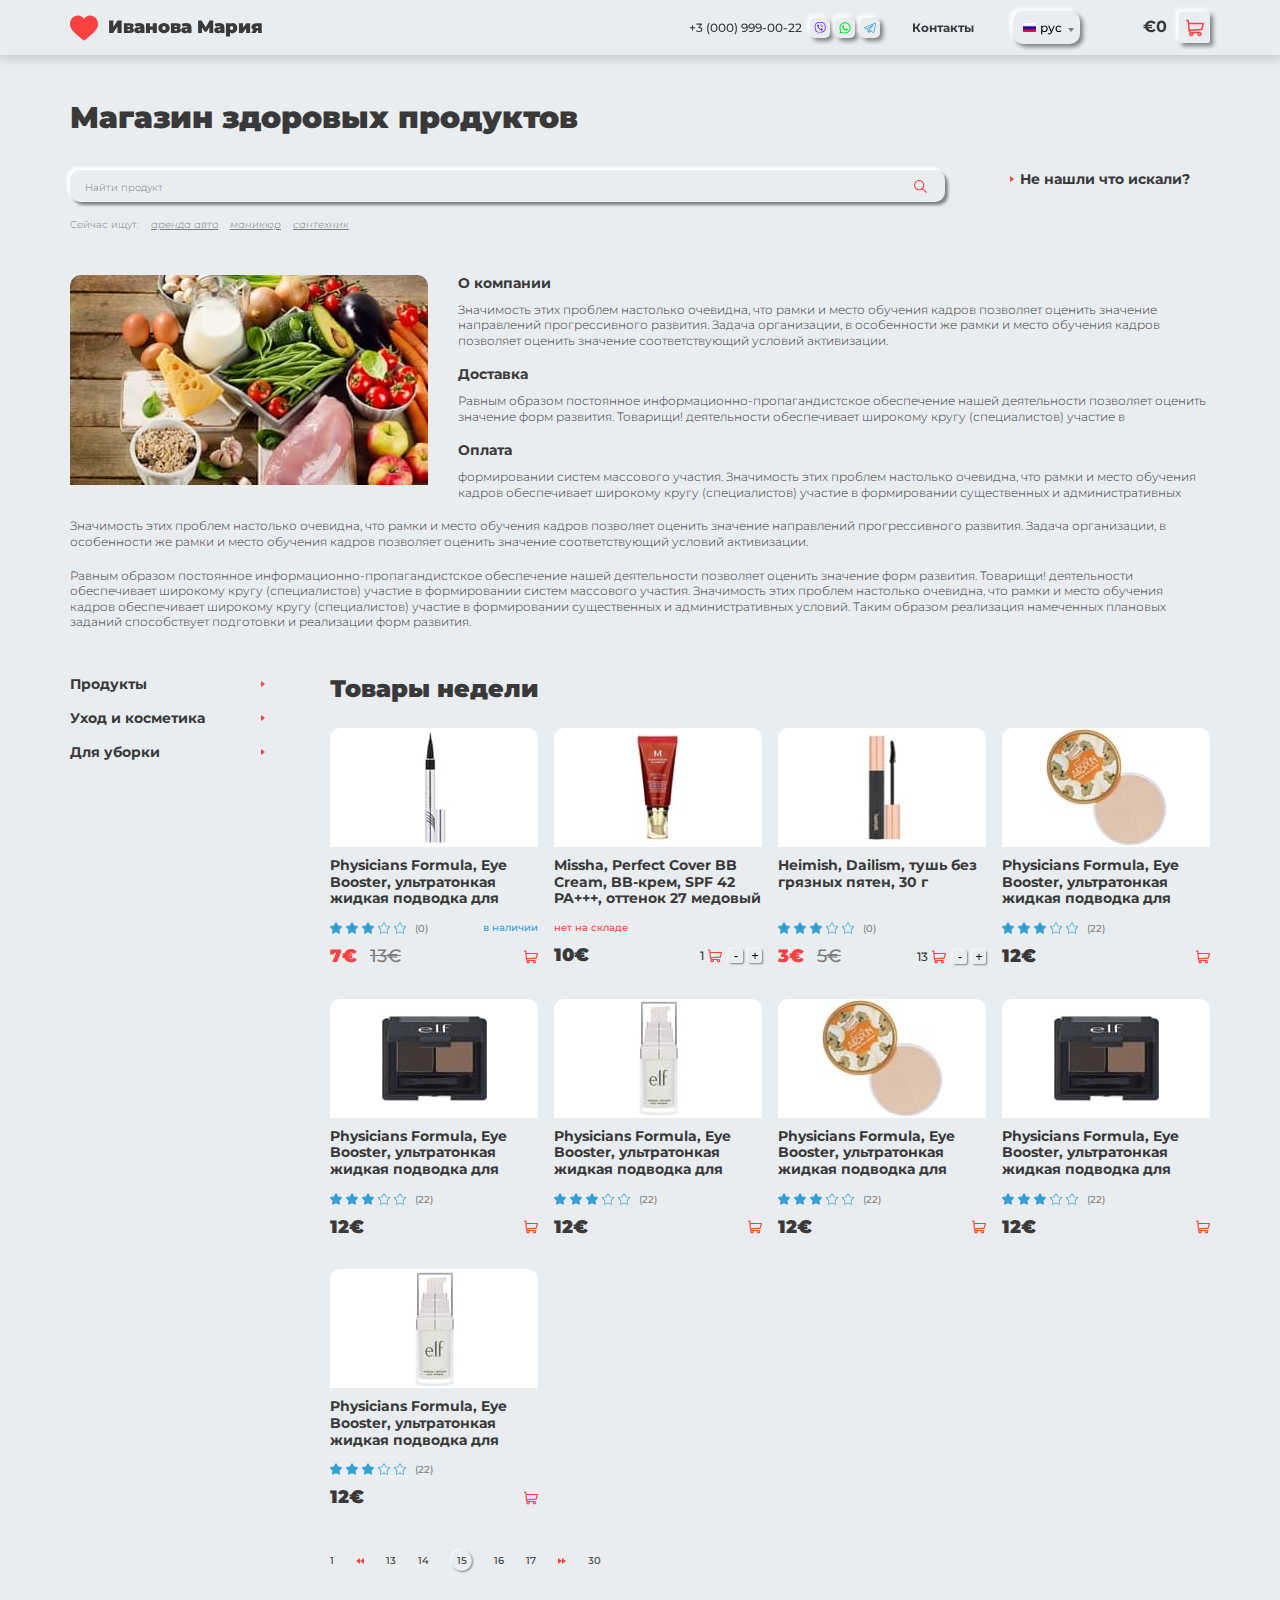
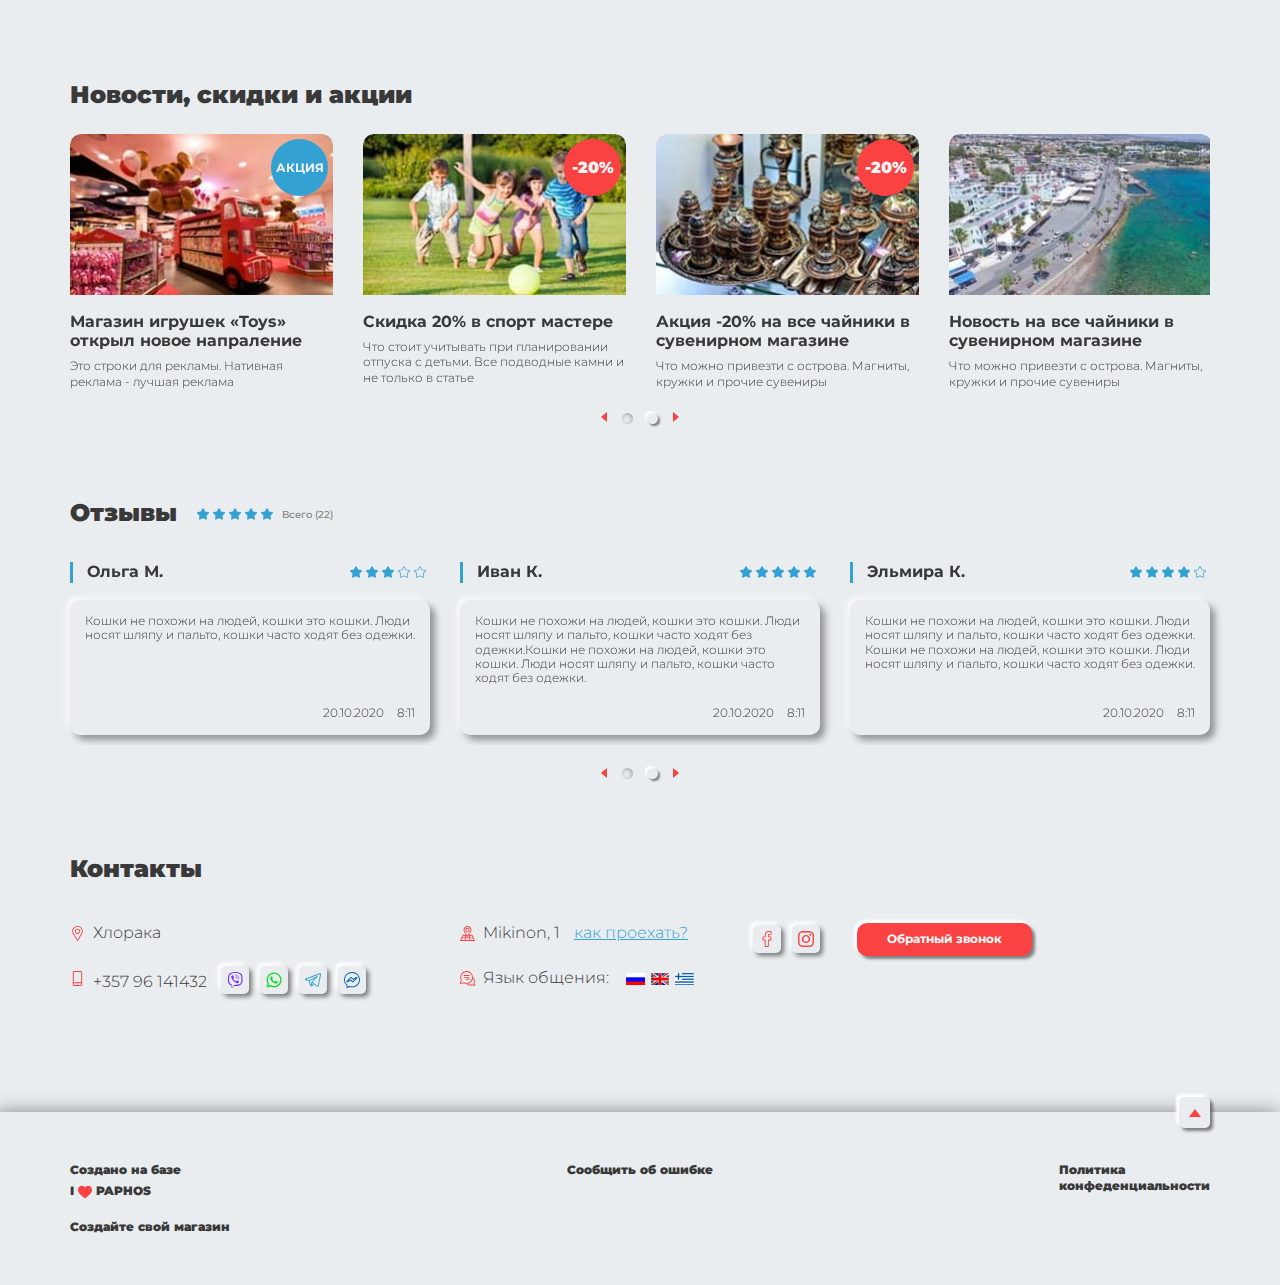
==== commit 199908b8: "Add files via upload" ====
--- a/index.html
+++ b/index.html
@@ -15,7 +15,7 @@
 
 
 <!-- BEGIN BODY -->
-<div class="main-wrapper">
+<div class="main-wrapper" id="up">
 
 	<!-- BEGIN HEADER -->
 	<header class="header">
@@ -143,26 +143,26 @@
 				<div class="ct-filter">
 					<ul class="ct-filter-menu">
 						<li class="ct-filter-item">
-							<a href="#">Язык продавца <span class="caret"></span></a>
+							<a href="#">Язык продавца </a>
 							<ul>
-								<li class="is-active"><a href="#">Русский</a></li>
-								<li><a href="#">Английский</a></li>
-								<li><a href="#">Греческий</a></li>
+								<li class="ct-filter-option is-active"><a href="#">Русский</a></li>
+								<li class="ct-filter-option"><a href="#">Английский</a></li>
+								<li class="ct-filter-option"><a href="#">Греческий</a></li>
 							</ul>
 						</li>
 	
 						<li class="ct-filter-item">
-							<a href="#">По цене <span class="caret"></span></a>
+							<a href="#">По цене </a>
 							<ul>
-								<li><a href="#">Сначала дешевые</a></li>
-								<li><a href="#">Сначала дорогие</a></li>
+								<li class="ct-filter-option"><a href="#">Сначала дешевые</a></li>
+								<li class="ct-filter-option"><a href="#">Сначала дорогие</a></li>
 							</ul>
 						</li>
 						<li class="ct-filter-item">
-							<a href="#">По рейтингу <span class="caret"></span></a>
+							<a href="#">По рейтингу </a>
 							<ul>
-								<li><a href="#">Сначала высокий</a></li>
-								<li><a href="#">Сначала низкий</a></li>
+								<li class="ct-filter-option"><a href="#">Сначала высокий</a></li>
+								<li class="ct-filter-option"><a href="#">Сначала низкий</a></li>
 							</ul>
 						</li>
 						<li>
@@ -1031,6 +1031,8 @@
 				<div class="col-md-4 footer__item">
 					<span class="footer__txt">Создано на базе </span>
 					<div class="footer__logo"><a href="#">I <svg class="icon icon-heart"><use xlink:href="img/sprite.svg#heart"></use></svg> PAPHOS</a></div>
+					<br>
+					<span class="footer__txt"><a href="#">Создайте свой магазин</a></span>
 				</div>
 				<div class="col-md-4 footer__item text-center">
 					<span class="footer__txt"><a href="#">Сообщить об ошибке</a></span>
@@ -1039,6 +1041,8 @@
 					<span class="footer__txt"><a href="#">Политика <br>конфеденциальности</a></span>
 				</div>
 			</div>
+	
+			<a href="#up" class="up btn-g btn-g--icon anchor"></a>
 		</div>
 	
 	</footer>
--- a/css/app.css
+++ b/css/app.css
@@ -2,9 +2,9 @@
  * By: Pit Orel
  * E-mail: orel-1993@yandex.ru
  * Vk: https://vk.com/pit_orel
- */a,abbr,acronym,address,applet,article,aside,audio,b,big,blockquote,body,canvas,caption,center,cite,code,dd,del,details,dfn,div,dl,dt,em,embed,fieldset,figcaption,figure,footer,form,h1,h2,h3,h4,h5,h6,header,hgroup,html,i,iframe,img,ins,kbd,label,legend,li,main,mark,menu,nav,object,ol,output,p,pre,q,ruby,s,samp,section,small,span,strike,strong,sub,summary,sup,table,tbody,td,tfoot,th,thead,time,tr,tt,u,ul,var,video{margin:0;padding:0;border:0;font-size:100%}article,aside,details,figcaption,figure,footer,header,hgroup,main,menu,nav,section{display:block}blockquote,q{quotes:none}blockquote:after,blockquote:before,q:after,q:before{content:'';content:none}table{border-collapse:collapse;border-width:0;padding:0;margin:0}html{height:100%;-webkit-text-size-adjust:none;-ms-text-size-adjust:none;font-size:62.5%;box-sizing:border-box;-ms-overflow-style:scrollbar}input,textarea{color:#333;outline:0;border-radius:0;-moz-border-radius:0;-webkit-border-radius:0;-webkit-appearance:none}button,input[type=button],input[type=submit]{cursor:pointer;-webkit-appearance:none;outline:0}input::-ms-clear{display:none}form,td{margin:0;padding:0}a{font-family:inherit;transition:.2s linear;text-decoration:none;outline:0;-webkit-tap-highlight-color:transparent;-webkit-tap-highlight-color:transparent;color:#393939}*,:after,:before{box-sizing:border-box}:active,:focus,a:active,a:focus{outline:0}html.lock,html.lock body{overflow:hidden}body{margin:0;padding:0;position:relative;-webkit-font-smoothing:antialiased;-moz-osx-font-smoothing:grayscale;color:#393939;font:300 1.2rem/1.3 Montserrat,Arial,sans-serif;background:#e9edf0;min-height:100%;display:-ms-flexbox;display:flex}.header{width:100%;min-width:32rem;text-align:left;-ms-flex-negative:0;flex-shrink:0;position:relative;z-index:3;box-shadow:.1rem .3rem 1rem .1rem rgba(0,0,0,.15);background-color:#e9edf0}.header>.container{display:-ms-flexbox;display:flex;-ms-flex-align:center;align-items:center;height:5.5rem}.header__logo{-ms-flex:none;flex:none;margin-right:auto}.header__phone{margin-right:.8rem}.logo{display:-ms-flexbox;display:flex;-ms-flex-align:center;align-items:center}.logo .icon{-ms-flex:none;flex:none;font-size:2.8rem;display:block;color:#fa4242;margin-right:1rem}.logo__text{font-weight:900;font-size:1.8rem}.logo:hover{text-decoration:none}.basket{display:-ms-flexbox;display:flex;-ms-flex-align:center;align-items:center;margin-left:6.3rem}.basket__button{position:relative;width:3.1rem;height:3.1rem;border-radius:.2rem;background-color:#e9edf0;text-align:center;display:-ms-flexbox;display:flex;-ms-flex-align:center;align-items:center;-ms-flex-pack:center;justify-content:center;padding:0;border:none;-ms-flex:none;flex:none;box-shadow:.3rem .3rem .4rem rgba(57,57,57,.6),-.3rem -.3rem .4rem #fff}.basket__button:hover{text-decoration:none}.basket__button .icon{display:block;color:#fa4242;font-size:1.8rem}.basket__price{-ms-flex:none;flex:none;margin-right:1.2rem;font-size:1.6rem;font-weight:700}.basket__kbd{position:absolute;bottom:-.4rem;right:-.5rem;min-width:1.1rem;height:1.1rem;text-align:center;line-height:1.2rem;border-radius:.2rem;background-color:#e9edf0;font-size:.8rem;font-weight:500}.basket.is-active .basket__button{background-color:#fa4242}.basket.is-active .basket__button .icon{color:#fff}.lang{margin-left:3.9rem}.lang__button{border-radius:1rem;background-color:#e9edf0;text-align:center;display:-ms-flexbox;display:flex;-ms-flex-align:center;align-items:center;-ms-flex-pack:center;justify-content:center;font-family:Montserrat;border:none;height:3.3rem;line-height:normal;padding:0 1.8rem 0 1rem;white-space:nowrap;-ms-flex:none;flex:none;font-size:1.2rem;font-weight:500;position:relative;box-shadow:.3rem .3rem .4rem rgba(57,57,57,.6),-.3rem -.3rem .4rem #fff}.lang__button:after{content:'';display:block;position:absolute;top:50%;right:.8rem;margin-right:-.2rem;width:0;height:0;border-style:solid;border-width:.4rem .35rem 0;border-color:#7d7d7d transparent transparent}.lang__button img{margin-right:.4rem}.search-button{box-shadow:.3rem .3rem .4rem rgba(57,57,57,.6),-.3rem -.3rem .4rem #fff;background:#e9edf0}.search-button.is-active{box-shadow:inset .2rem .2rem .4rem .1rem rgba(0,0,0,.3),inset 0 0 0 rgba(255,255,255,0)}.main-menu{list-style:none;margin:0;padding:0;display:-ms-flexbox;display:flex}.main-menu__item{margin-left:3.2rem}.main-menu__link{color:#393939;font-size:1.2rem;font-weight:700}.social__btn{display:-ms-inline-flexbox;display:inline-flex;vertical-align:middle;margin-right:.2rem;-ms-flex-align:center;align-items:center;-ms-flex-pack:center;justify-content:center;box-shadow:.3rem .3rem .4rem rgba(57,57,57,.6),-.3rem -.3rem .4rem #fff;border-radius:.5rem;background-color:#e9edf0;width:2rem;height:2rem}.social__btn:last-child{margin-right:0}.social__btn:hover{box-shadow:inset .2rem .2rem .4rem .1rem rgba(0,0,0,.3),inset 0 0 0 rgba(255,255,255,0)}.social__btn .icon{display:block;font-size:1.2rem}.social__btn .icon-viber{color:#712bff}.social__btn .icon-whatsapp{color:#00e11a}.social__btn .icon-telegram{color:#34a1d3}.social__btn .icon-facebook-messenger{color:#005aa4}.social__btn .icon-facebook,.social__btn .icon-instagram{color:#fa4242}.social--inline{display:inline-block;vertical-align:middle;position:relative;top:-.2rem}.social--lg .social__btn{width:2.8rem;height:2.8rem;margin-right:.7rem}.social--lg .social__btn .icon{font-size:1.6rem}.phone{font-size:1.2rem;font-weight:500;white-space:nowrap}.fix-menu{box-shadow:0 0 .6rem .1rem rgba(0,0,0,.2);background-color:#e9edf0;padding:1rem 0}.fix-menu__button{display:-ms-flexbox;display:flex;-ms-flex-align:center;align-items:center;-ms-flex-pack:justify;justify-content:space-between}.mobile-navbar__container{background:#e9edf0;width:28rem;position:absolute;top:0;height:100%;z-index:100;max-height:100%;transition:.2s linear;-webkit-transform:translateX(-100%);-ms-transform:translateX(-100%);transform:translateX(-100%);overflow:hidden;overflow-y:auto}.mobile-navbar__header{height:5.5rem;padding:.5rem 1.5rem;border-bottom:.1rem solid rgba(57,57,57,.3);display:-ms-flexbox;display:flex;-ms-flex-align:center;align-items:center}.mobile-navbar__main{padding:3.5rem 1.5rem}.mobile-navbar__footer{padding:3.5rem 1.5rem;border-top:.1rem solid rgba(57,57,57,.3);text-align:center}.mobile-navbar__close{margin-left:auto;position:relative;cursor:pointer;height:3.1rem;width:3.1rem;background-color:#e9edf0;border-radius:.5rem;box-shadow:.3rem .3rem .4rem rgba(57,57,57,.6),-.3rem -.3rem .4rem #fff;padding:0}.mobile-navbar__close:after,.mobile-navbar__close:before{content:'';display:block;width:1.4rem;height:.2rem;background:#fa4242;position:absolute;left:.8rem;top:47%}.mobile-navbar__close:after{-webkit-transform:rotate(-45deg);-ms-transform:rotate(-45deg);transform:rotate(-45deg)}.mobile-navbar__close:before{-webkit-transform:rotate(45deg);-ms-transform:rotate(45deg);transform:rotate(45deg)}.mobile-navbar__overlay{background:rgba(233,237,240,.5);position:absolute;top:0;left:0;right:0;bottom:0;z-index:99;opacity:0;-webkit-transform:translateX(-100%);-ms-transform:translateX(-100%);transform:translateX(-100%);transition:opacity .2s ease-in-out,transform .1ms ease-in-out .2s,-webkit-transform .1ms ease-in-out .2s}.mobile-navbar .phone{margin-bottom:1rem}.mobile-navbar .phone__link{font-size:1.8rem;font-weight:600}.mobile-navbar.is-open{position:fixed;top:0;left:0;right:0;height:100%;z-index:9999}.mobile-navbar.is-open .mobile-navbar__container{-webkit-transform:translateX(0);-ms-transform:translateX(0);transform:translateX(0);box-shadow:2px 0 6px rgba(51,51,51,.26)}.mobile-navbar.is-open .mobile-navbar__overlay{opacity:1;-webkit-transform:translateX(0);-ms-transform:translateX(0);transform:translateX(0);transition:opacity .2s ease-in-out}.mobile-menu{text-align:center}.mobile-menu__link{display:block;padding:1.5rem;font-size:1.6rem;color:#393939;font-weight:700}.mobile-menu__link:hover{text-decoration:none}.search-button{box-shadow:.3rem .3rem .4rem rgba(57,57,57,.6),-.3rem -.3rem .4rem #fff;padding:0;border:none;height:3.1rem;width:3.1rem;font-size:0;border-radius:.5rem;line-height:normal;display:none}.search-button .icon{font-size:1.5rem;color:#fa4242}.burger{height:3.1rem;width:3.1rem;cursor:pointer;position:relative;display:none;background-color:#e9edf0;border-radius:.5rem;box-shadow:.3rem .3rem .4rem rgba(57,57,57,.6),-.3rem -.3rem .4rem #fff;padding:0;margin-right:1.4rem}.burger__icon{width:1.4rem;position:absolute;top:50%;left:50%;height:.2rem;border-radius:.1rem;background-color:#fa4242;-webkit-transform:translate(-50%,-50%) rotate(0);-ms-transform:translate(-50%,-50%) rotate(0);transform:translate(-50%,-50%) rotate(0);transition:.5s}.burger__icon:after,.burger__icon:before{content:"";position:absolute;height:inherit;border-radius:.1rem;background-color:#fa4242;margin:auto;width:100%;transition:.5s}.burger__icon:before{top:-.5rem;left:0;-webkit-transform-origin:left;-ms-transform-origin:left;transform-origin:left}.burger__icon:after{bottom:-.5rem;right:0;-webkit-transform-origin:right;-ms-transform-origin:right;transform-origin:right}.burger.is-active{box-shadow:inset .2rem .2rem .4rem .1rem rgba(0,0,0,.3),inset 0 0 0 rgba(255,255,255,0)}.main-wrapper{padding:0;min-width:32rem;position:relative;overflow:hidden;opacity:1;-ms-flex:1 1 auto;flex:1 1 auto;display:-ms-flexbox;display:flex;-ms-flex-flow:column nowrap;flex-flow:column nowrap;min-height:100vh;width:100%}.main{width:100%;min-width:32rem;text-align:left;-ms-flex:1 1 auto;flex:1 1 auto}.wrapper{width:100%;min-width:32rem;max-width:122rem;padding:0 4rem;margin:0 auto;position:relative}.wrap{margin-top:4.5rem;margin-bottom:3.4rem}.section{margin-top:11rem;margin-bottom:11rem}.section__head .rating{margin-top:.8rem;margin-left:2rem}.title{font-size:3rem;font-weight:900}.title__span,.title__span .aviable,.title__span .rating{display:inline-block;vertical-align:middle}.search-block{display:-ms-flexbox;display:flex;margin-bottom:4.4rem}.search-block__form{-ms-flex:1;flex:1;position:relative}.search-block__info{margin-left:6.5rem;width:20rem}.search-block__input{height:3.2rem;border-radius:1rem;background-color:#e9edf0;box-shadow:.3rem .3rem .3rem rgba(57,57,57,.6),-.3rem -.3rem .3rem #fff;border:none;width:100%;font-size:1.4rem;font-weight:400;padding:0 4.5rem 0 1.5rem;line-height:normal;font-family:Montserrat}.search-block__input:-ms-input-placeholder{color:#7d7d7d;font-size:1rem;font-weight:300}.search-block__input::-moz-placeholder{color:#7d7d7d;font-size:1rem;font-weight:300}.search-block__input::-webkit-input-placeholder{color:#7d7d7d;font-size:1rem;font-weight:300}.search-block__input::-ms-input-placeholder{color:#7d7d7d;font-size:1rem;font-weight:300}.search-block__input::placeholder{color:#7d7d7d;font-size:1rem;font-weight:300}.search-block__icon{position:absolute;top:1rem;right:1.8rem}.search-block__icon .icon{display:block;color:#fa4242;font-size:1.3rem}.search-block__close{position:absolute;top:1rem;right:1.5rem;display:none;cursor:pointer;height:3.1rem;width:3.1rem;background-color:#e9edf0;border-radius:.5rem;box-shadow:.3rem .3rem .4rem rgba(57,57,57,.6),-.3rem -.3rem .4rem #fff;padding:0}.search-block__close:after,.search-block__close:before{content:'';display:block;width:1.4rem;height:.2rem;background:#fa4242;position:absolute;left:.8rem;top:47%}.search-block__close:after{-webkit-transform:rotate(-45deg);-ms-transform:rotate(-45deg);transform:rotate(-45deg)}.search-block__close:before{-webkit-transform:rotate(45deg);-ms-transform:rotate(45deg);transform:rotate(45deg)}.text-field{margin-top:1.5rem;font-size:1rem}.text-field__link,.text-field__title{display:inline-block;vertical-align:middle;margin-right:.9rem;font-weight:300;color:#7d7d7d}.text-field__link{font-style:italic;text-decoration:underline}.text-field__link:hover{text-decoration:none}.list{list-style:none}.list li{padding-left:1rem;position:relative;font-size:1.4rem}.list li:before{content:'';display:block;position:absolute;top:50%;left:0;margin-top:-.3rem;width:0;height:0;border-style:solid;border-width:.35rem 0 .35rem .4rem;border-color:transparent transparent transparent #fa4242}.section-about{margin-bottom:4.5rem}.about{overflow:hidden}.about>:last-child{margin-bottom:0}.about>:first-child{margin-top:0}.about__img{float:left;margin:0 3rem 2.5rem 0;max-width:35.8rem}.about__img img{border-radius:1rem 1rem 0 0;display:block}.about h6{font-weight:700;font-size:1.4rem;margin:0 0 1rem}.ct-main{display:-ms-flexbox;display:flex;-ms-flex-align:start;align-items:flex-start}.ct-sidebar{-ms-flex:none;flex:none;width:19.5rem;margin-right:6.5rem}.ct-content{-ms-flex:1;flex:1;min-width:1px}.ct-content__wrap{display:-ms-flexbox;display:flex;-ms-flex-align:start;align-items:flex-start}.ct-content__left{-ms-flex:1;flex:1}.ct-content__right{width:19.5rem;margin-left:6.5rem;-ms-flex:none;flex:none}.ct-menu__item{margin-bottom:1.6rem}.ct-menu__item:last-child{margin-bottom:0}.ct-menu__item.is-active .ct-menu__link:after{-webkit-transform:rotate(90deg);-ms-transform:rotate(90deg);transform:rotate(90deg)}.ct-menu__item.is-active>ul{display:block}.ct-menu__link{position:relative;display:block;font-size:1.4rem;font-weight:700;padding-right:1rem}.ct-menu__link:after{content:'';display:block;position:absolute;top:50%;right:0;margin-top:-.3rem;width:0;height:0;border-style:solid;border-width:.35rem 0 .35rem .4rem;border-color:transparent transparent transparent #fa4242;transition:.2s linear}.ct-menu ul{display:none;margin:1.8rem 0 1.8rem 1.4rem;font-size:1.2rem;font-weight:500}.ct-menu ul li{margin-bottom:1.5rem;position:relative}.ct-menu ul li.is-active{font-weight:700}.ct-menu ul li.is-active:before{content:'';display:block;position:absolute;top:50%;left:-1rem;margin-top:-.3rem;width:0;height:0;border-style:solid;border-width:.35rem 0 .35rem .4rem;border-color:transparent transparent transparent #fa4242}.cat-name{font-size:1.4rem;font-weight:300;margin-bottom:.6rem}.cat-name a{text-decoration:underline}.cat-name a:hover{text-decoration:none}.ct-filter-menu li{margin-bottom:1.7rem;font-size:1.4rem;font-weight:500}.ct-filter-menu li.is-active>ul{display:block}.ct-filter-menu a{color:#393939}.ct-filter-menu ul{display:none;margin:1.8rem 0 1.8rem 1.4rem;font-size:1.2rem;font-weight:500}.ct-filter-menu ul li{margin-bottom:1.5rem;position:relative}.ct-filter-menu ul li.is-active{font-weight:700}.ct-filter__title{margin-bottom:.8rem;color:#393939;font-size:1.4rem;font-weight:500}.ct-filter .checkbox{font-size:inherit;font-weight:inherit;padding:0;margin:0}.ct-filter .checkbox__figure{position:relative;top:-.1rem;left:auto;display:inline-block;vertical-align:middle;margin-left:.6rem}.ct-filter .checkbox__text{padding:0}.caret{width:1.6rem;height:1.6rem;border-radius:.5rem;position:relative;display:inline-block;vertical-align:middle;margin-left:.2rem}.caret:after{content:'';display:inline-block;position:absolute;top:50%;left:50%;-webkit-transform:translate(-50%,-50%);-ms-transform:translate(-50%,-50%);transform:translate(-50%,-50%);width:0;height:0;border-style:solid;border-width:.4rem .35rem 0;border-color:#fa4242 transparent transparent}.card-wrapper__head{max-width:61.4rem;margin-bottom:2rem}.card-wrapper__head .title{display:inline;margin-right:2rem;vertical-align:middle}.card-wrapper__head .title-inset{display:inline-block;vertical-align:middle;margin:.8rem 0}.card-wrapper__head .title-inset .rating{margin-right:1rem}.card-wrapper__body{max-width:61.4rem}.card-wrap{display:-ms-flexbox;display:flex;-ms-flex-align:start;align-items:flex-start}.card-gallery-wrap{-ms-flex:1;flex:1;overflow:hidden}.card-gallery-wrap .slick-nav__wrap{position:static}.card-gallery-wrap .slick-nav{margin-top:2rem;margin-bottom:3rem}.card-gallery-content{padding:4rem 1.5rem;background:#fff;border-radius:1rem 1rem 0 0;margin-bottom:2rem}.card-gallery-content img{margin:0 auto}.card-info{width:24.1rem;-ms-flex:none;flex:none;margin-bottom:3.4rem;border-radius:.5rem;background-color:#e9edf0;margin-left:4.9rem;padding:2.5rem 2rem;box-shadow:.3rem .4rem .6rem rgba(57,57,57,.5),-.3rem -.3rem .6rem rgba(255,255,255,.8)}.card-info__price{margin-bottom:2.2rem}.card-info__price .price-value{font-size:2.4rem;margin-right:.4rem;vertical-align:top}.card-info__price .price-old{font-size:1.4rem;vertical-align:top}.card-info__button,.card-info__counter{margin-bottom:2.2rem}.card-info__button .btn{padding-left:1.5rem;padding-right:1.5rem;max-width:22rem}.card-info__text{font-size:1.4rem;font-weight:500}.price-value{font-weight:900;line-height:1;margin-right:1rem}.price-value--sale{color:#fa4242}.price-old{margin-right:.5rem;color:#7d7d7d;font-weight:500;text-decoration:line-through;line-height:1.1}@media screen and (min-width:992px){.card-list.row{margin-left:-.8rem;margin-right:-.8rem}.card-list.row [class^=col]{padding-left:.8rem;padding-right:.8rem}}.card{margin-bottom:3.2rem;max-width:29rem;margin-left:auto;margin-right:auto}.card__img{background:#fff;height:11.9rem;display:-ms-flexbox;display:flex;-ms-flex-align:center;align-items:center;-ms-flex-pack:center;justify-content:center;border-radius:1rem 1rem 0 0;position:relative;overflow:hidden;margin-bottom:1rem}.card__img:hover .card__more{opacity:1}.card__img img{max-height:100%}.card__more{position:absolute;top:0;left:0;right:0;bottom:0;background-color:rgba(57,57,57,.6);display:-ms-flexbox;display:flex;-ms-flex-align:center;align-items:center;-ms-flex-pack:center;justify-content:center;-ms-flex-direction:column;flex-direction:column;color:#e9edf0;opacity:0;transition:.2s linear;font-size:1.2rem;font-weight:500}.card__more .icon{font-size:2.6rem;margin-bottom:.3rem}.card__title{font-size:1.4rem;font-weight:700;height:4.8rem;overflow:hidden;line-height:1.2;margin-bottom:1.4rem}.card__grid{display:-ms-flexbox;display:flex;-ms-flex-align:center;align-items:center;-ms-flex-pack:justify;justify-content:space-between;margin-top:1.2rem}.card__buy{margin-left:auto}.card__basket .icon{font-size:1.4rem;display:block;color:#fa4242}.card__price .price-value{font-size:1.8rem;font-weight:900;line-height:1.1;margin-right:1rem}.card__price .price-value--sale{color:#fa4242}.card__price .price-old{margin-right:.5rem;color:#7d7d7d;font-size:1.8rem;font-weight:500;text-decoration:line-through;line-height:1.1}.card__aviable{color:#34a1d3;font-size:1rem;font-weight:500;margin-left:auto}.card__aviable--red{color:#fa4242}.card .counter{display:-ms-flexbox;display:flex;-ms-flex-align:center;align-items:center}.card .counter__btn{margin-left:.5rem}.card .counter .card__basket{margin-right:.2rem;margin-left:.4rem}.card .counter__input{font-size:1.2rem;font-weight:500;margin:0}.aviable{color:#34a1d3;font-size:1.2rem;font-weight:500}.aviable--red{color:#fa4242}.card-slider .card{margin-bottom:0}.card-slider .card__img{height:10.2rem}.news-inner__img{position:relative;margin-bottom:1.7rem}.news-inner__img img{border-radius:1rem 1rem 0 0;width:100%}.news-inner__title{margin-bottom:.8rem}.news-inner p{font-size:1.2rem;font-weight:300;margin-bottom:0}.sticker{position:absolute;top:.5rem;right:.5rem;width:5.7rem;height:5.7rem;text-align:center;white-space:nowrap;line-height:5.7rem;border-radius:50%;color:#f3f3f3;font-size:1.2rem;font-weight:700;text-transform:uppercase}.sticker--action{background-color:#34a1d3}.sticker--sale{font-weight:900;font-size:1.6rem;background-color:#fa4242}.card-slider,.news-slider,.reviews-slider{overflow:hidden}.card-slider .slick-list,.news-slider .slick-list,.reviews-slider .slick-list{margin:0 -1.5rem}.card-slider__item,.news-slider__item,.reviews-slider__item{padding:0 1.5rem}.reviews-slider{overflow:visible}.reviews-inner{margin-top:1rem;margin-bottom:1rem}.reviews-inner__top{display:-ms-flexbox;display:flex;-ms-flex-align:center;align-items:center;-ms-flex-pack:justify;justify-content:space-between;border-left:.3rem solid #34a1d3;padding-left:1.4rem;margin-bottom:1.7rem}.reviews-inner__name{font-size:1.6rem;font-weight:700}.reviews-inner__body{display:-ms-flexbox;display:flex;-ms-flex-direction:column;flex-direction:column;height:13.5rem;padding:1.4rem 1.5rem;border-radius:1rem;background-color:#e9edf0;box-shadow:.5rem .5rem .7rem rgba(57,57,57,.5),-.3rem -.3rem .6rem rgba(255,255,255,.8)}.reviews-inner__text{width:100%;margin-bottom:2rem;line-height:1.2;max-height:7.2rem;overflow:hidden}.reviews-inner__date{margin-top:auto;text-align:right}.reviews-inner__date .time{margin-left:1rem}.contacts-wrap{padding-top:1rem;margin-bottom:-1.5rem}.contacts-item{font-size:1.6rem;font-weight:300;position:relative;padding-left:2.3rem;margin-bottom:1.5rem;margin-top:.5rem}.contacts-item--n-icon{padding-left:0}.contacts-item>.icon{font-size:1.5rem;display:block;position:absolute;left:0;top:.3rem;color:#fa4242}.contacts-item__txt{margin-right:1rem;margin-bottom:1rem;display:inline-block}.contacts-item__button{margin-left:3rem}.contacts-item .link{color:#34a1d3;text-decoration:underline}.contacts-item .link:hover{text-decoration:none}.lang-row{display:inline-block;vertical-align:middle;font-size:0}.lang-row span{display:inline-block;vertical-align:middle;margin:0 .3rem}.h1,.h2,.h3,.h4,.h5,.h6,h1,h2,h3,h4,h5,h6{margin-top:0;margin-bottom:2.4rem;line-height:1.2}.h1,h1{font-size:3rem;font-weight:900}.h2,h2{font-size:2.4rem;font-weight:900}.h3,h3{font-size:1.6rem;font-weight:700}.h4,h4{font-size:2.5rem;font-weight:700}.h5,h5{font-size:1.8rem;font-weight:700}.h6,h6{font-size:1.6rem;font-weight:700}a:hover{text-decoration:underline}p{margin-bottom:1.8rem}ol,ul{margin:0;list-style:none;padding:0}blockquote{border-left:.2rem solid rgba(57,57,57,.5);margin-bottom:2rem;padding:1rem 0 1rem 2rem}img{display:block;max-width:100%}.text-left{text-align:left}.text-center{text-align:center}.text-right{text-align:right}.nowrap{white-space:nowrap}.word-break{word-break:break-all}.ttu{text-transform:uppercase}.italic{font-style:italic}.font-700{font-weight:700}.margin>:last-child{margin-bottom:0}.margin>:first-child{margin-top:0}.inline{display:inline-block!important;vertical-align:middle}.article{font-size:1.4rem;font-weight:500}.check-list{list-style:none;margin:0;padding:0}.check-list.row li{padding-left:4.8rem}.check-list.row .check-list__icon{left:1.5rem}.check-list li{position:relative;padding-left:3.3rem;margin-bottom:1.7rem}.check-list__icon{font-size:1.6rem;color:#35a0d2;position:absolute;left:0;top:.1rem}.tab-cont{display:block}.tab-cont.is-hidden{display:none}.breadcrumbs{margin:2.5rem 0 4rem;display:-ms-flexbox;display:flex;-ms-flex-align:start;align-items:flex-start;-ms-flex-wrap:wrap;flex-wrap:wrap}.breadcrumbs__back{margin-bottom:1rem;-ms-flex:none;flex:none;white-space:nowrap;color:#7d7d7d;font-size:1.2rem;font-weight:500;text-decoration:none;position:relative;padding-left:1.6rem;margin-right:3.4rem}.breadcrumbs__back:after,.breadcrumbs__back:before{width:0;height:0;border-style:solid;border-width:.35rem .4rem .35rem 0;border-color:transparent #fa4242 transparent transparent;content:'';position:absolute;top:50%;left:0;-webkit-transform:translate(0,-50%);-ms-transform:translate(0,-50%);transform:translate(0,-50%)}.breadcrumbs__back:after{left:.6rem}.breadcrumbs__list{font-size:0}.breadcrumbs__list li{margin-bottom:1rem;display:inline-block;vertical-align:top;position:relative;padding-right:1rem;margin-right:.4rem}.breadcrumbs__list li:not(:last-child):after{width:0;height:0;border-style:solid;border-width:.35rem 0 .35rem .4rem;border-color:transparent transparent transparent #fa4242;content:'';position:absolute;top:50%;right:0;-webkit-transform:translate(0,-50%);-ms-transform:translate(0,-50%);transform:translate(0,-50%)}.breadcrumbs__list a{font-size:1.2rem;font-weight:500;color:#7d7d7d}.breadcrumbs__list span{font-weight:700;font-size:1.2rem;color:#7d7d7d}.box-paging{margin-top:1rem}.slick-nav{position:relative}.slick-nav__wrap{position:absolute;top:2rem;width:100%;display:-ms-flexbox;display:flex;-ms-flex-pack:center;justify-content:center;-ms-flex-align:center;align-items:center}.slick-nav .slick-arrow{border:none;text-indent:-999px;overflow:hidden;padding:0;height:1.1rem;width:.6rem;margin:0 .8rem;background-color:transparent}.slick-nav .slick-prev{-ms-flex-order:1;order:1;position:relative}.slick-nav .slick-prev:after{width:0;height:0;border-style:solid;border-width:.55rem .6rem .55rem 0;border-color:transparent #fa4242 transparent transparent;content:'';display:block;position:absolute;top:50%;left:50%;-webkit-transform:translate(-50%,-50%);-ms-transform:translate(-50%,-50%);transform:translate(-50%,-50%)}.slick-nav .slick-next{-ms-flex-order:3;order:3;position:relative}.slick-nav .slick-next:after{width:0;height:0;border-style:solid;border-width:.55rem 0 .55rem .6rem;border-color:transparent transparent transparent #fa4242;content:'';display:block;position:absolute;top:50%;left:50%;-webkit-transform:translate(-50%,-50%);-ms-transform:translate(-50%,-50%);transform:translate(-50%,-50%)}.slick-nav .slick-dots{-ms-flex-order:2;order:2}.slick-nav--blue .slick-prev:after{border-right-color:#35a0d2}.slick-nav--blue .slick-next:after{border-left-color:#35a0d2}.slick-dots{list-style:none}.slick-dots li{margin:0 .7rem!important;font-size:0}.slick-dots li.slick-active button{box-shadow:inset -.1rem .1rem .4rem rgba(0,0,0,.31);background-color:#e9edf0}.slick-dots button{border:none;width:1.1rem;height:1.1rem;padding:0;background-color:#e9edf0;border-radius:50%;box-shadow:.2rem .2rem .2rem rgba(57,57,57,.6),-.2rem -.2rem .2rem #fff;text-indent:-999px;overflow:hidden}.paging-list{display:-ms-flexbox;display:flex;-ms-flex-align:center;align-items:center;-ms-flex-wrap:wrap;flex-wrap:wrap}.paging-list__item{margin-right:2.2rem}.paging-list__item:last-child{margin-right:0}.paging-list__item.paging-prev .paging-list__link{display:-ms-flexbox;display:flex;-ms-flex-align:center;align-items:center}.paging-list__item.paging-prev .paging-list__link:after,.paging-list__item.paging-prev .paging-list__link:before{width:0;height:0;border-style:solid;border-width:.35rem .4rem .35rem 0;border-color:transparent #fa4242 transparent transparent;content:'';display:inline-block;vertical-align:middle}.paging-list__item.paging-next .paging-list__link{display:-ms-flexbox;display:flex;-ms-flex-align:center;align-items:center}.paging-list__item.paging-next .paging-list__link:after,.paging-list__item.paging-next .paging-list__link:before{width:0;height:0;border-style:solid;border-width:.35rem 0 .35rem .4rem;border-color:transparent transparent transparent #fa4242;content:'';display:inline-block;vertical-align:middle}.paging-list__link{height:2.1rem;text-align:center;line-height:2.1rem;font-size:1rem;display:inline-block;vertical-align:middle;font-weight:500}.paging-list__link.is-active{min-width:2.1rem;border-radius:2.1rem;box-shadow:.1rem .1rem .2rem rgba(57,57,57,.6),-.1rem -.1rem .2rem #fff}.paging-list__link:hover{text-decoration:none}.hidden{display:none}.range__row{display:-ms-flexbox;display:flex;margin-left:-1rem;margin-right:-1rem;-ms-flex-align:center;align-items:center}.range__item{width:8.8rem;padding-left:1rem;padding-right:1rem;margin-bottom:2rem}.range__item input{height:3.3rem;border-radius:1rem;background-color:#e9edf0;border:none;font-size:1.4rem;font-weight:300;color:#7d7d7d;font-family:Montserrat;text-align:center;box-shadow:.3rem .3rem .4rem rgba(57,57,57,.6),-.3rem -.3rem .4rem #fff;padding:0 1rem;width:100%}.range__devider{width:.7rem;height:.1rem;margin:0 .1rem 2rem;background:#393939}.range-scroll{margin:0 7px 10px;background-color:#c9cecf;height:.2rem;position:relative;max-width:16.2rem}.range-scroll .ui-slider-range{background-color:#fa4242;height:.2rem;position:relative}.range-scroll .ui-slider-handle{width:1.3rem;height:1.3rem;background-color:#fa4242;display:block;position:absolute;top:-6px;border-radius:50%;margin-left:-7px;cursor:pointer}.range-scroll .ui-slider-handle span{position:absolute;bottom:-18px;left:50%;width:50px;text-align:center;font-size:10px;margin-left:-25px;font-weight:500;color:#94a6aa}.rating{display:-ms-flexbox;display:flex;-ms-flex-align:center;align-items:center}.rating__stars{white-space:nowrap;font-size:0}.rating__stars .icon{font-size:1.2rem;color:#34a1d3;margin-right:.4rem}.rating__value{font-size:1rem;color:#7d7d7d;font-weight:500;margin-left:.5rem;padding-top:.1rem}.counter{display:-ms-flexbox;display:flex;-ms-flex-align:center;align-items:center}.counter__btn{width:1.4rem;height:1.4rem;display:inline-block;vertical-align:middle;text-align:center;line-height:1.4rem;border-radius:.2rem;background-color:#e9edf0;border:none;padding:0;margin:0;font-size:1.2rem;font-weight:500;box-shadow:.1rem .1rem .2rem rgba(57,57,57,.6),-.1rem -.1rem .2rem #fff}.counter__btn:hover{box-shadow:inset .1rem .1rem .2rem .1rem rgba(0,0,0,.3),inset 0 0 0 rgba(255,255,255,0)}.counter--lg .counter__btn{width:2.1rem;height:2.1rem;line-height:2.1rem;font-size:1.8rem}.counter--lg .counter__input{font-size:1.6rem;font-weight:500}.counter__input{margin:0 1.3rem}.loaded .main-wrapper{visibility:hidden;opacity:0;transition:opacity .3s}.loaded .icon-load{display:-ms-flexbox;display:flex}.icon-load{position:fixed;top:0;left:0;right:0;bottom:0;z-index:1045;display:none;-ms-flex-pack:center;justify-content:center;-ms-flex-align:center;align-items:center;width:auto;background:#fff}.ball{width:3rem;height:3rem;border-radius:1.5rem;background:#fff;opacity:.3}.a{margin-right:1rem;-webkit-animation:.7s ease-out infinite alternate ball-a;animation:.7s ease-out infinite alternate ball-a}.b{margin-right:1rem;-webkit-animation:.7s ease-out .2s infinite alternate ball-b;animation:.7s ease-out .2s infinite alternate ball-b}.c{-webkit-animation:.7s ease-out .4s infinite alternate ball-c;animation:.7s ease-out .4s infinite alternate ball-c}@-webkit-keyframes ball-a{from{height:2rem;opacity:.3;background:#fff}to{height:7rem;opacity:1;background:rgba(146,159,178,.2)}}@keyframes ball-a{from{height:2rem;opacity:.3;background:#fff}to{height:7rem;opacity:1;background:rgba(146,159,178,.2)}}@-webkit-keyframes ball-b{from{height:2rem;opacity:.3;background:#fff}to{height:6.5rem;opacity:1;background:#929fb2}}@keyframes ball-b{from{height:2rem;opacity:.3;background:#fff}to{height:6.5rem;opacity:1;background:#929fb2}}@-webkit-keyframes ball-c{from{height:2rem;opacity:.3;background:#fff}to{height:6rem;opacity:1;background:#163654}}@keyframes ball-c{from{height:2rem;opacity:.3;background:#fff}to{height:6rem;opacity:1;background:#163654}}.btn,a.btn{position:relative;display:-ms-inline-flexbox;display:inline-flex;-ms-flex-align:center;align-items:center;-ms-flex-pack:center;justify-content:center;vertical-align:middle;height:3.3rem;padding:0 3rem;color:#fff;font:700 1.2rem/1.4rem Montserrat,Arial,sans-serif;text-align:center;text-decoration:none;border:none;border-radius:1rem;background-color:#fa4242;box-shadow:.3rem .3rem .3rem rgba(57,57,57,.6),-.3rem -.3rem .3rem #fff;cursor:pointer;transition:.2s linear;overflow:hidden;white-space:nowrap}.btn:hover,a.btn:hover{text-decoration:none;color:#fff;background:#f91010}.btn--block,a.btn--block{display:-ms-flexbox;display:flex;width:100%;min-width:none;padding-left:1rem;padding-right:1rem}.btn .icon,a.btn .icon{font-size:2rem}button.btn,input.btn{display:inline-block}button.btn--block,input.btn--block{display:block;width:100%}.btn-g{display:-ms-inline-flexbox;display:inline-flex;-ms-flex-align:center;align-items:center;-ms-flex-pack:center;justify-content:center;vertical-align:middle;height:3.1rem;min-width:3.1rem;color:#7d7d7d;padding:0 1.6rem;border-radius:.5rem;font:700 1.2rem/1.4rem Montserrat,Arial,sans-serif;box-shadow:.3rem .3rem .3rem rgba(57,57,57,.6),-.3rem -.3rem .3rem #fff}.btn-g:hover{text-decoration:none}.btn-g--icon{padding:0}.btn-g.is-active{box-shadow:inset .2rem .2rem .4rem .1rem rgba(0,0,0,.3),inset 0 0 0 rgba(255,255,255,0)}.btn-g .icon{font-size:1.6rem;display:block}.btn-g .icon--l{margin-left:-.8rem}.icon--info{color:#34a1d3}.icon--l{margin-right:.8rem}.form-field{margin-bottom:2rem;position:relative}.form-input{display:block;width:100%;height:5rem;padding:0 2rem;color:#393939;font:400 1.4rem Montserrat,Arial,sans-serif;border:.1rem solid #bbb;background:#fff;border-radius:0;transition:.2s linear}.form-input:focus:-ms-input-placeholder{opacity:0}.form-input:focus::-moz-placeholder{opacity:0}.form-input:focus::-webkit-input-placeholder{opacity:0}.form-input:focus::-ms-input-placeholder{opacity:0}.form-input:focus::placeholder{opacity:0}.form-input:-ms-input-placeholder{color:#aaa;-ms-transition:opacity .2s linear;transition:opacity .2s linear}.form-input::-moz-placeholder{color:#aaa;-moz-transition:opacity .2s linear;transition:opacity .2s linear}.form-input::-webkit-input-placeholder{color:#aaa;-webkit-transition:opacity .2s linear;transition:opacity .2s linear}.form-input::-ms-input-placeholder{color:#aaa;-ms-transition:opacity .2s linear;transition:opacity .2s linear}.form-input::placeholder{color:#aaa;transition:opacity .2s linear}.form-input.error{border-color:red}.form-input.valid{border-color:green}.form-button{margin-top:2rem}textarea.form-input{height:auto;min-height:15rem;padding-top:1.8rem;padding-bottom:1.8rem;resize:none;overflow:auto}label{display:block;font-weight:600;margin-bottom:.5rem}.checkbox,.radio{display:block;cursor:pointer;font-size:1.4rem;font-weight:400;line-height:normal;margin:0 0 2rem;position:relative}.checkbox input,.radio input{display:none}.checkbox__figure,.radio__figure{position:absolute;top:0;left:0;width:1.5rem;height:1.5rem;background:#e9edf0;border:none;transition:.2s linear;box-shadow:2px 4px 4px rgba(0,0,0,.25),-4px -4px 4px rgba(255,255,255,.5)}.checkbox__text,.radio__text{min-height:1.8rem;padding-left:2.5rem;min-width:1px}.checkbox input:checked~.checkbox__figure:after{content:'';display:block;position:absolute;z-index:1;left:.4rem;top:.3rem;height:.6rem;width:.6rem;border-left:.1rem solid #fa4242;border-bottom:.1rem solid #fa4242;-webkit-transform:rotate(-45deg);-ms-transform:rotate(-45deg);transform:rotate(-45deg)}.checkbox__figure{border-radius:.5rem}.radio input:checked~.radio__figure:after{content:'';display:block;position:absolute;z-index:1;left:.3rem;top:.3rem;height:1rem;width:1rem;border-radius:50%;background:#fa4242}.radio__figure{border-radius:50%}.jq-selectbox{width:100%;display:block;text-align:left;cursor:pointer;position:relative;vertical-align:middle;z-index:5}.jq-selectbox select{position:absolute;top:0;left:0;width:100%;height:100%;margin:0;padding:0;opacity:0;display:none}.jq-selectbox__select{height:5rem;padding:0 4.5rem 0 2rem;color:#393939;font:400 1.4rem/4.8rem Montserrat,Arial,sans-serif;border:.1rem solid #bbb;background-color:#fff;border-radius:0;transition:.2s linear}.jq-selectbox__select-text{overflow:hidden;-ms-text-overflow:ellipsis;text-overflow:ellipsis;white-space:nowrap;width:100%!important}.jq-selectbox__select-text.placeholder{color:#aaa}.jq-selectbox__trigger{position:absolute;top:0;bottom:0;right:0;width:4rem}.jq-selectbox__trigger-arrow{display:block;position:absolute;top:50%;right:2rem;-webkit-transform:translate(0,-50%);-ms-transform:translate(0,-50%);transform:translate(0,-50%);width:0;height:0;border-style:solid;border-width:.6rem .6rem 0;border-color:#393939 transparent transparent}.jq-selectbox__dropdown{position:absolute;border:.1rem solid #bbb;background-color:#fff;min-width:100%;margin-top:.3rem;top:100%!important;z-index:1;color:#393939}.jq-selectbox__dropdown ul{margin:0;max-height:20rem!important}.jq-selectbox__dropdown li{padding:1rem 2rem;font-size:1.4rem;cursor:pointer;font-weight:400;color:#393939;background:#fff}.jq-selectbox__dropdown li:hover{background:#f9f9f9}.jq-selectbox__dropdown li.sel{color:#fff;background:red}.jq-selectbox__dropdown li.disabled{color:rgba(57,57,57,.6)}.jq-selectbox.dropup .jq-selectbox__dropdown{top:auto!important;bottom:100%!important;margin-top:0;margin-bottom:.3rem}.jq-selectbox__dropdown>ul::-webkit-scrollbar{width:.4rem;background-color:#f3f3f3}.jq-selectbox__dropdown>ul::-webkit-scrollbar-thumb{width:.4rem;background-color:#aaa}.jq-file{display:-ms-inline-flexbox;display:inline-flex;-ms-flex-align:center;align-items:center;width:23rem;position:relative;overflow:hidden}.jq-file input{position:absolute;top:0;right:0;height:auto;margin:0;padding:0;opacity:0;font-size:100px;line-height:1em;cursor:pointer}.jq-file__name{-ms-flex:1;flex:1;-ms-flex-order:1;order:1;text-decoration:underline;font-weight:400;font-size:1.4rem;color:#393939;transition:.2s linear;padding:0 2rem;overflow:hidden;-ms-text-overflow:ellipsis;text-overflow:ellipsis;white-space:nowrap}.jq-file__browse{-ms-flex:none;flex:none;height:5rem;width:5rem;display:-ms-flexbox;display:flex;-ms-flex-align:center;align-items:center;-ms-flex-pack:center;justify-content:center;background-color:#fff;border:.1rem solid #bbb;border-radius:0;font-size:0}.jq-file__browse .icon{font-size:2rem;color:red}.icon{display:inline-block;width:1em;height:1em;stroke-width:0;stroke:currentColor;fill:currentColor;transition:.3s linear;position:relative}.popup{background:#fff;max-width:50rem;margin:0 auto;padding:4rem;position:relative}/*!
+ */a,abbr,acronym,address,applet,article,aside,audio,b,big,blockquote,body,canvas,caption,center,cite,code,dd,del,details,dfn,div,dl,dt,em,embed,fieldset,figcaption,figure,footer,form,h1,h2,h3,h4,h5,h6,header,hgroup,html,i,iframe,img,ins,kbd,label,legend,li,main,mark,menu,nav,object,ol,output,p,pre,q,ruby,s,samp,section,small,span,strike,strong,sub,summary,sup,table,tbody,td,tfoot,th,thead,time,tr,tt,u,ul,var,video{margin:0;padding:0;border:0;font-size:100%}article,aside,details,figcaption,figure,footer,header,hgroup,main,menu,nav,section{display:block}blockquote,q{quotes:none}blockquote:after,blockquote:before,q:after,q:before{content:'';content:none}table{border-collapse:collapse;border-width:0;padding:0;margin:0}html{height:100%;-webkit-text-size-adjust:none;-ms-text-size-adjust:none;font-size:62.5%;box-sizing:border-box;-ms-overflow-style:scrollbar}input,textarea{color:#333;outline:0;border-radius:0;-moz-border-radius:0;-webkit-border-radius:0;-webkit-appearance:none}button,input[type=button],input[type=submit]{cursor:pointer;-webkit-appearance:none;outline:0}input::-ms-clear{display:none}form,td{margin:0;padding:0}a{font-family:inherit;transition:.2s linear;text-decoration:none;outline:0;-webkit-tap-highlight-color:transparent;-webkit-tap-highlight-color:transparent;color:#393939}*,:after,:before{box-sizing:border-box}:active,:focus,a:active,a:focus{outline:0}html.lock,html.lock body{overflow:hidden}body{margin:0;padding:0;position:relative;-webkit-font-smoothing:antialiased;-moz-osx-font-smoothing:grayscale;color:#393939;font:300 1.2rem/1.3 Montserrat,Arial,sans-serif;background:#e9edf0;min-height:100%;display:-ms-flexbox;display:flex}.header{width:100%;min-width:32rem;text-align:left;-ms-flex-negative:0;flex-shrink:0;position:fixed;top:0;left:0;z-index:9;box-shadow:.1rem .3rem 1rem .1rem rgba(0,0,0,.15);background-color:#e9edf0}.header>.container{display:-ms-flexbox;display:flex;-ms-flex-align:center;align-items:center;height:5.5rem}.header__logo{-ms-flex:none;flex:none;margin-right:auto}.header__phone{margin-right:.8rem}.logo{display:-ms-flexbox;display:flex;-ms-flex-align:center;align-items:center}.logo .icon{-ms-flex:none;flex:none;font-size:2.8rem;display:block;color:#fa4242;margin-right:1rem}.logo__text{font-weight:900;font-size:1.8rem}.logo:hover{text-decoration:none}.basket{display:-ms-flexbox;display:flex;-ms-flex-align:center;align-items:center;margin-left:6.3rem}.basket__button{position:relative;width:3.1rem;height:3.1rem;border-radius:.2rem;background-color:#e9edf0;text-align:center;display:-ms-flexbox;display:flex;-ms-flex-align:center;align-items:center;-ms-flex-pack:center;justify-content:center;padding:0;border:none;-ms-flex:none;flex:none;box-shadow:.3rem .3rem .4rem rgba(57,57,57,.6),-.3rem -.3rem .4rem #fff}.basket__button:hover{text-decoration:none}.basket__button .icon{display:block;color:#fa4242;font-size:1.8rem}.basket__price{-ms-flex:none;flex:none;margin-right:1.2rem;font-size:1.6rem;font-weight:700}.basket__kbd{position:absolute;bottom:-.4rem;right:-.5rem;min-width:1.1rem;height:1.1rem;text-align:center;line-height:1.2rem;border-radius:.2rem;background-color:#e9edf0;font-size:.8rem;font-weight:500}.basket.is-active .basket__button{background-color:#fa4242}.basket.is-active .basket__button .icon{color:#fff}.lang{margin-left:3.9rem}.lang__button{border-radius:1rem;background-color:#e9edf0;text-align:center;display:-ms-flexbox;display:flex;-ms-flex-align:center;align-items:center;-ms-flex-pack:center;justify-content:center;font-family:Montserrat;border:none;height:3.3rem;line-height:normal;padding:0 1.8rem 0 1rem;white-space:nowrap;-ms-flex:none;flex:none;font-size:1.2rem;font-weight:500;position:relative;box-shadow:.3rem .3rem .4rem rgba(57,57,57,.6),-.3rem -.3rem .4rem #fff}.lang__button:after{content:'';display:block;position:absolute;top:50%;right:.8rem;margin-right:-.2rem;width:0;height:0;border-style:solid;border-width:.4rem .35rem 0;border-color:#7d7d7d transparent transparent}.lang__button img{margin-right:.4rem}.search-button{box-shadow:.3rem .3rem .4rem rgba(57,57,57,.6),-.3rem -.3rem .4rem #fff;background:#e9edf0}.search-button.is-active{box-shadow:inset .2rem .2rem .4rem .1rem rgba(0,0,0,.3),inset 0 0 0 rgba(255,255,255,0)}.main-menu{list-style:none;margin:0;padding:0;display:-ms-flexbox;display:flex}.main-menu__item{margin-left:3.2rem}.main-menu__link{color:#393939;font-size:1.2rem;font-weight:700}.social__btn{display:-ms-inline-flexbox;display:inline-flex;vertical-align:middle;margin-right:.2rem;-ms-flex-align:center;align-items:center;-ms-flex-pack:center;justify-content:center;box-shadow:.3rem .3rem .4rem rgba(57,57,57,.6),-.3rem -.3rem .4rem #fff;border-radius:.5rem;background-color:#e9edf0;width:2rem;height:2rem}.social__btn:last-child{margin-right:0}.social__btn:hover{box-shadow:inset .2rem .2rem .4rem .1rem rgba(0,0,0,.3),inset 0 0 0 rgba(255,255,255,0)}.social__btn .icon{display:block;font-size:1.2rem}.social__btn .icon-viber{color:#712bff}.social__btn .icon-whatsapp{color:#00e11a}.social__btn .icon-telegram{color:#34a1d3}.social__btn .icon-facebook-messenger{color:#005aa4}.social__btn .icon-facebook,.social__btn .icon-instagram{color:#fa4242}.social--inline{display:inline-block;vertical-align:middle;position:relative;top:-.2rem}.social--lg .social__btn{width:2.8rem;height:2.8rem;margin-right:.7rem}.social--lg .social__btn .icon{font-size:1.6rem}.phone{font-size:1.2rem;font-weight:500;white-space:nowrap}.fix-menu{box-shadow:0 0 .6rem .1rem rgba(0,0,0,.2);background-color:#e9edf0;padding:1rem 0;position:fixed;top:5.5rem;left:0;width:100%;z-index:8}.fix-menu__button{display:-ms-flexbox;display:flex;-ms-flex-align:center;align-items:center;-ms-flex-pack:justify;justify-content:space-between}.mobile-navbar__container{background:#e9edf0;width:28rem;position:absolute;top:0;height:100%;z-index:100;max-height:100%;transition:.2s linear;-webkit-transform:translateX(-100%);-ms-transform:translateX(-100%);transform:translateX(-100%);overflow:hidden;overflow-y:auto}.mobile-navbar__header{height:5.5rem;padding:.5rem 1.5rem;border-bottom:.1rem solid rgba(57,57,57,.3);display:-ms-flexbox;display:flex;-ms-flex-align:center;align-items:center}.mobile-navbar__main{padding:3.5rem 1.5rem}.mobile-navbar__footer{padding:3.5rem 1.5rem;border-top:.1rem solid rgba(57,57,57,.3);text-align:center}.mobile-navbar__close{margin-left:auto;position:relative;cursor:pointer;height:3.1rem;width:3.1rem;background-color:#e9edf0;border-radius:.5rem;box-shadow:.3rem .3rem .4rem rgba(57,57,57,.6),-.3rem -.3rem .4rem #fff;padding:0}.mobile-navbar__close:after,.mobile-navbar__close:before{content:'';display:block;width:1.4rem;height:.2rem;background:#fa4242;position:absolute;left:.8rem;top:47%}.mobile-navbar__close:after{-webkit-transform:rotate(-45deg);-ms-transform:rotate(-45deg);transform:rotate(-45deg)}.mobile-navbar__close:before{-webkit-transform:rotate(45deg);-ms-transform:rotate(45deg);transform:rotate(45deg)}.mobile-navbar__overlay{background:rgba(233,237,240,.5);position:absolute;top:0;left:0;right:0;bottom:0;z-index:99;opacity:0;-webkit-transform:translateX(-100%);-ms-transform:translateX(-100%);transform:translateX(-100%);transition:opacity .2s ease-in-out,transform .1ms ease-in-out .2s,-webkit-transform .1ms ease-in-out .2s}.mobile-navbar .phone{margin-bottom:1rem}.mobile-navbar .phone__link{font-size:1.8rem;font-weight:600}.mobile-navbar.is-open{position:fixed;top:0;left:0;right:0;height:100%;z-index:9999}.mobile-navbar.is-open .mobile-navbar__container{-webkit-transform:translateX(0);-ms-transform:translateX(0);transform:translateX(0);box-shadow:2px 0 6px rgba(51,51,51,.26)}.mobile-navbar.is-open .mobile-navbar__overlay{opacity:1;-webkit-transform:translateX(0);-ms-transform:translateX(0);transform:translateX(0);transition:opacity .2s ease-in-out}.mobile-menu{text-align:center}.mobile-menu__link{display:block;padding:1.5rem;font-size:1.6rem;color:#393939;font-weight:700}.mobile-menu__link:hover{text-decoration:none}.search-button{box-shadow:.3rem .3rem .4rem rgba(57,57,57,.6),-.3rem -.3rem .4rem #fff;padding:0;border:none;height:3.1rem;width:3.1rem;font-size:0;border-radius:.5rem;line-height:normal;display:none}.search-button .icon{font-size:1.5rem;color:#fa4242}.burger{height:3.1rem;width:3.1rem;cursor:pointer;position:relative;display:none;background-color:#e9edf0;border-radius:.5rem;box-shadow:.3rem .3rem .4rem rgba(57,57,57,.6),-.3rem -.3rem .4rem #fff;padding:0;margin-right:1.4rem}.burger__icon{width:1.4rem;position:absolute;top:50%;left:50%;height:.2rem;border-radius:.1rem;background-color:#fa4242;-webkit-transform:translate(-50%,-50%) rotate(0);-ms-transform:translate(-50%,-50%) rotate(0);transform:translate(-50%,-50%) rotate(0);transition:.5s}.burger__icon:after,.burger__icon:before{content:"";position:absolute;height:inherit;border-radius:.1rem;background-color:#fa4242;margin:auto;width:100%;transition:.5s}.burger__icon:before{top:-.5rem;left:0;-webkit-transform-origin:left;-ms-transform-origin:left;transform-origin:left}.burger__icon:after{bottom:-.5rem;right:0;-webkit-transform-origin:right;-ms-transform-origin:right;transform-origin:right}.burger.is-active{box-shadow:inset .2rem .2rem .4rem .1rem rgba(0,0,0,.3),inset 0 0 0 rgba(255,255,255,0)}.main-wrapper{padding:5.5rem 0 0;min-width:32rem;position:relative;overflow:hidden;opacity:1;-ms-flex:1 1 auto;flex:1 1 auto;display:-ms-flexbox;display:flex;-ms-flex-flow:column nowrap;flex-flow:column nowrap;min-height:100vh;width:100%}.main{width:100%;min-width:32rem;text-align:left;-ms-flex:1 1 auto;flex:1 1 auto}.wrapper{width:100%;min-width:32rem;max-width:122rem;padding:0 4rem;margin:0 auto;position:relative}.wrap{margin-top:4.5rem;margin-bottom:3.4rem}.section{margin-top:11rem;margin-bottom:11rem}.section__head .rating{margin-top:.8rem;margin-left:2rem}.title{font-size:3rem;font-weight:900}.title__span,.title__span .aviable,.title__span .rating{display:inline-block;vertical-align:middle}.search-block{display:-ms-flexbox;display:flex;margin-bottom:4.4rem}.search-block__form{-ms-flex:1;flex:1;position:relative}.search-block__info{margin-left:6.5rem;width:20rem}.search-block__input{height:3.2rem;border-radius:1rem;background-color:#e9edf0;box-shadow:.3rem .3rem .3rem rgba(57,57,57,.6),-.3rem -.3rem .3rem #fff;border:none;width:100%;font-size:1.4rem;font-weight:400;padding:0 4.5rem 0 1.5rem;line-height:normal;font-family:Montserrat}.search-block__input:-ms-input-placeholder{color:#7d7d7d;font-size:1rem;font-weight:300}.search-block__input::-moz-placeholder{color:#7d7d7d;font-size:1rem;font-weight:300}.search-block__input::-webkit-input-placeholder{color:#7d7d7d;font-size:1rem;font-weight:300}.search-block__input::-ms-input-placeholder{color:#7d7d7d;font-size:1rem;font-weight:300}.search-block__input::placeholder{color:#7d7d7d;font-size:1rem;font-weight:300}.search-block__icon{position:absolute;top:1rem;right:1.8rem}.search-block__icon .icon{display:block;color:#fa4242;font-size:1.3rem}.search-block__close{position:absolute;top:1rem;right:1.5rem;display:none;cursor:pointer;height:3.1rem;width:3.1rem;background-color:#e9edf0;border-radius:.5rem;box-shadow:.3rem .3rem .4rem rgba(57,57,57,.6),-.3rem -.3rem .4rem #fff;padding:0}.search-block__close:after,.search-block__close:before{content:'';display:block;width:1.4rem;height:.2rem;background:#fa4242;position:absolute;left:.8rem;top:47%}.search-block__close:after{-webkit-transform:rotate(-45deg);-ms-transform:rotate(-45deg);transform:rotate(-45deg)}.search-block__close:before{-webkit-transform:rotate(45deg);-ms-transform:rotate(45deg);transform:rotate(45deg)}.text-field{margin-top:1.5rem;font-size:1rem}.text-field__link,.text-field__title{display:inline-block;vertical-align:middle;margin-right:.9rem;font-weight:300;color:#7d7d7d}.text-field__link{font-style:italic;text-decoration:underline}.text-field__link:hover{text-decoration:none}.list{list-style:none}.list li{padding-left:1rem;position:relative;font-size:1.4rem}.list li:before{content:'';display:block;position:absolute;top:50%;left:0;margin-top:-.3rem;width:0;height:0;border-style:solid;border-width:.35rem 0 .35rem .4rem;border-color:transparent transparent transparent #fa4242}.section-about{margin-bottom:4.5rem}.about{overflow:hidden}.about>:last-child{margin-bottom:0}.about>:first-child{margin-top:0}.about__img{float:left;margin:0 3rem 2.5rem 0;max-width:35.8rem}.about__img img{border-radius:1rem 1rem 0 0;display:block}.about h6{font-weight:700;font-size:1.4rem;margin:0 0 1rem}.ct-main{display:-ms-flexbox;display:flex;-ms-flex-align:start;align-items:flex-start}.ct-sidebar{-ms-flex:none;flex:none;width:19.5rem;margin-right:6.5rem}.ct-content{-ms-flex:1;flex:1;min-width:1px}.ct-content__wrap{display:-ms-flexbox;display:flex;-ms-flex-align:start;align-items:flex-start}.ct-content__left{-ms-flex:1;flex:1}.ct-content__right{width:19.5rem;margin-left:6.5rem;-ms-flex:none;flex:none}.ct-menu__item{margin-bottom:1.6rem}.ct-menu__item:last-child{margin-bottom:0}.ct-menu__item.is-active .ct-menu__link:after{-webkit-transform:rotate(90deg);-ms-transform:rotate(90deg);transform:rotate(90deg)}.ct-menu__item.is-active>ul{display:block}.ct-menu__link{position:relative;display:block;font-size:1.4rem;font-weight:700;padding-right:1rem}.ct-menu__link:after{content:'';display:block;position:absolute;top:50%;right:0;margin-top:-.3rem;width:0;height:0;border-style:solid;border-width:.35rem 0 .35rem .4rem;border-color:transparent transparent transparent #fa4242;transition:.2s linear}.ct-menu ul{display:none;margin:1.8rem 0 1.8rem 1.4rem;font-size:1.2rem;font-weight:500}.ct-menu ul li{margin-bottom:1.5rem;position:relative}.ct-menu ul li.is-active{font-weight:700}.ct-menu ul li.is-active:before{content:'';display:block;position:absolute;top:50%;left:-1rem;margin-top:-.3rem;width:0;height:0;border-style:solid;border-width:.35rem 0 .35rem .4rem;border-color:transparent transparent transparent #fa4242}.cat-name{font-size:1.4rem;font-weight:300;margin-bottom:.6rem}.cat-name a{text-decoration:underline}.cat-name a:hover{text-decoration:none}.ct-filter-menu li{margin-bottom:1.7rem;font-size:1.4rem;font-weight:500}.ct-filter-menu a{color:#393939}.ct-filter-menu ul{display:none;margin:1.8rem 0 1.8rem 1.4rem;font-size:1.2rem;font-weight:500}.ct-filter-menu ul li{margin-bottom:1.5rem;position:relative}.ct-filter-menu ul li.is-active{font-weight:700}.ct-filter-item>a{position:relative;padding-right:1.5rem}.ct-filter-item>a:after{content:'';width:0;height:0;border-style:solid;border-width:.35rem 0 .35rem .4rem;border-color:transparent transparent transparent #fa4242;position:absolute;right:0;top:50%;margin-top:-.2rem;transition:.2s linear}.ct-filter-item.is-active>ul{display:block}.ct-filter-item.is-active>a:after{-webkit-transform:rotate(90deg);-ms-transform:rotate(90deg);transform:rotate(90deg)}.ct-filter-item.is-selected>a{font-weight:700}.ct-filter__title{margin-bottom:.8rem;color:#393939;font-size:1.4rem;font-weight:500}.ct-filter .checkbox{font-size:inherit;font-weight:inherit;padding:0;margin:0}.ct-filter .checkbox__figure{position:relative;top:-.1rem;left:auto;display:inline-block;vertical-align:middle;margin-left:.6rem}.ct-filter .checkbox__text{padding:0}.card-wrapper__head{max-width:61.4rem;margin-bottom:2rem}.card-wrapper__head .title{display:inline;margin-right:2rem;vertical-align:middle}.card-wrapper__head .title-inset{display:inline-block;vertical-align:middle;margin:.8rem 0}.card-wrapper__head .title-inset .rating{margin-right:1rem}.card-wrapper__body{max-width:61.4rem}.card-wrap{display:-ms-flexbox;display:flex;-ms-flex-align:start;align-items:flex-start}.card-gallery-wrap{-ms-flex:1;flex:1;overflow:hidden}.card-gallery-wrap .slick-nav__wrap{position:static}.card-gallery-wrap .slick-nav{margin-top:2rem;margin-bottom:3rem}.card-gallery-content{padding:4rem 1.5rem;background:#fff;border-radius:1rem 1rem 0 0;margin-bottom:2rem}.card-gallery-content img{margin:0 auto}.card-info{width:24.1rem;-ms-flex:none;flex:none;margin-bottom:3.4rem;border-radius:.5rem;background-color:#e9edf0;margin-left:4.9rem;padding:2.5rem 2rem;box-shadow:.3rem .4rem .6rem rgba(57,57,57,.5),-.3rem -.3rem .6rem rgba(255,255,255,.8)}.card-info__price{margin-bottom:2.2rem}.card-info__price .price-value{font-size:2.4rem;margin-right:.4rem;vertical-align:top}.card-info__price .price-old{font-size:1.4rem;vertical-align:top}.card-info__button,.card-info__counter{margin-bottom:2.2rem}.card-info__button .btn{padding-left:1.5rem;padding-right:1.5rem;max-width:22rem}.card-info__text{font-size:1.4rem;font-weight:500}.price-value{font-weight:900;line-height:1;margin-right:1rem}.price-value--sale{color:#fa4242}.price-old{margin-right:.5rem;color:#7d7d7d;font-weight:500;text-decoration:line-through;line-height:1.1}@media screen and (min-width:992px){.card-list.row{margin-left:-.8rem;margin-right:-.8rem}.card-list.row [class^=col]{padding-left:.8rem;padding-right:.8rem}}.card{margin-bottom:3.2rem;max-width:35rem;margin-left:auto;margin-right:auto}.card__img{background:#fff;height:11.9rem;display:-ms-flexbox;display:flex;-ms-flex-align:center;align-items:center;-ms-flex-pack:center;justify-content:center;border-radius:1rem 1rem 0 0;position:relative;overflow:hidden;margin-bottom:1rem}.card__img:hover .card__more{opacity:1}.card__img img{max-height:100%}.card__more{position:absolute;top:0;left:0;right:0;bottom:0;background-color:rgba(57,57,57,.6);display:-ms-flexbox;display:flex;-ms-flex-align:center;align-items:center;-ms-flex-pack:center;justify-content:center;-ms-flex-direction:column;flex-direction:column;color:#e9edf0;opacity:0;transition:.2s linear;font-size:1.2rem;font-weight:500}.card__more .icon{font-size:2.6rem;margin-bottom:.3rem}.card__title{font-size:1.4rem;font-weight:700;height:5rem;overflow:hidden;line-height:1.2;margin-bottom:1.4rem}.card__grid{display:-ms-flexbox;display:flex;-ms-flex-align:center;align-items:center;-ms-flex-pack:justify;justify-content:space-between;margin-top:1.2rem}.card__buy{margin-left:auto}.card__basket .icon{font-size:1.4rem;display:block;color:#fa4242}.card__price .price-value{font-size:1.8rem;font-weight:900;line-height:1.1;margin-right:1rem}.card__price .price-value--sale{color:#fa4242}.card__price .price-old{margin-right:.5rem;color:#7d7d7d;font-size:1.8rem;font-weight:500;text-decoration:line-through;line-height:1.1}.card__aviable{color:#34a1d3;font-size:1rem;font-weight:500}.card__aviable--red{color:#fa4242}.card .counter{display:-ms-flexbox;display:flex;-ms-flex-align:center;align-items:center}.card .counter__btn{margin-left:.5rem}.card .counter .card__basket{margin-right:.2rem;margin-left:.4rem}.card .counter__input{font-size:1.2rem;font-weight:500;margin:0}.aviable{color:#34a1d3;font-size:1.2rem;font-weight:500}.aviable--red{color:#fa4242}.card-slider .card{margin-bottom:0}.card-slider .card__img{height:10.2rem}.news-inner__img{position:relative;margin-bottom:1.7rem;overflow:hidden;border-radius:1rem 1rem 0 0}.news-inner__img img{border-radius:1rem 1rem 0 0;width:100%}.news-inner__img:hover:after{opacity:1}.news-inner__img:after{content:'';position:absolute;top:0;left:0;right:0;bottom:0;background-color:rgba(57,57,57,.6);opacity:0;transition:.2s linear}.news-inner__title{margin-bottom:.8rem}.news-inner p{font-size:1.2rem;font-weight:300;margin-bottom:0}.sticker{position:absolute;top:.5rem;right:.5rem;width:5.7rem;height:5.7rem;z-index:1;text-align:center;white-space:nowrap;line-height:5.7rem;border-radius:50%;color:#f3f3f3;font-size:1.2rem;font-weight:700;text-transform:uppercase}.sticker--action{background-color:#34a1d3}.sticker--sale{font-weight:900;font-size:1.6rem;background-color:#fa4242}.card-slider,.news-slider,.reviews-slider{overflow:hidden}.card-slider .slick-list,.news-slider .slick-list,.reviews-slider .slick-list{margin:0 -1.5rem}.card-slider__item,.news-slider__item,.reviews-slider__item{padding:0 1.5rem}.reviews-slider{overflow:visible}.reviews-inner{margin-top:1rem;margin-bottom:1rem}.reviews-inner__top{display:-ms-flexbox;display:flex;-ms-flex-align:center;align-items:center;-ms-flex-pack:justify;justify-content:space-between;border-left:.3rem solid #34a1d3;padding-left:1.4rem;margin-bottom:1.7rem}.reviews-inner__name{font-size:1.6rem;font-weight:700}.reviews-inner__body{display:-ms-flexbox;display:flex;-ms-flex-direction:column;flex-direction:column;height:13.5rem;padding:1.4rem 1.5rem;border-radius:1rem;background-color:#e9edf0;box-shadow:.5rem .5rem .7rem rgba(57,57,57,.5),-.3rem -.3rem .6rem rgba(255,255,255,.8)}.reviews-inner__text{width:100%;margin-bottom:2rem;line-height:1.2;max-height:7.2rem;overflow:hidden}.reviews-inner__date{margin-top:auto;text-align:right}.reviews-inner__date .time{margin-left:1rem}.message{border-left:.3rem solid #34a1d3;padding-left:1.4rem;margin-bottom:1.7rem;font-size:1.6rem;font-weight:500}.contacts-wrap{padding-top:1rem;margin-bottom:-1.5rem}.contacts-item{font-size:1.6rem;font-weight:300;position:relative;padding-left:2.3rem;margin-bottom:1.5rem;margin-top:.5rem}.contacts-item--n-icon{padding-left:0}.contacts-item>.icon{font-size:1.5rem;display:block;position:absolute;left:0;top:.3rem;color:#fa4242}.contacts-item__txt{margin-right:1rem;margin-bottom:1rem;display:inline-block}.contacts-item__button{margin-left:3rem}.contacts-item .link{color:#34a1d3;text-decoration:underline}.contacts-item .link:hover{text-decoration:none}.lang-row{display:inline-block;vertical-align:middle;font-size:0}.lang-row span{display:inline-block;vertical-align:middle;margin:0 .3rem}.h1,.h2,.h3,.h4,.h5,.h6,h1,h2,h3,h4,h5,h6{margin-top:0;margin-bottom:2.4rem;line-height:1.2}.h1,h1{font-size:3rem;font-weight:900}.h2,h2{font-size:2.4rem;font-weight:900}.h3,h3{font-size:1.6rem;font-weight:700}.h4,h4{font-size:2.5rem;font-weight:700}.h5,h5{font-size:1.8rem;font-weight:700}.h6,h6{font-size:1.6rem;font-weight:700}a:hover{text-decoration:underline}p{margin-bottom:1.8rem}ol,ul{margin:0;list-style:none;padding:0}blockquote{border-left:.2rem solid rgba(57,57,57,.5);margin-bottom:2rem;padding:1rem 0 1rem 2rem}img{display:block;max-width:100%}.text-left{text-align:left}.text-center{text-align:center}.text-right{text-align:right}.nowrap{white-space:nowrap}.word-break{word-break:break-all}.ttu{text-transform:uppercase}.italic{font-style:italic}.font-700,strong{font-weight:700}.margin>:last-child{margin-bottom:0}.margin>:first-child{margin-top:0}.inline{display:inline-block!important;vertical-align:middle}.article{font-size:1.4rem;font-weight:500}.check-list{list-style:none;margin:0;padding:0}.check-list.row li{padding-left:4.8rem}.check-list.row .check-list__icon{left:1.5rem}.check-list li{position:relative;padding-left:3.3rem;margin-bottom:1.7rem}.check-list__icon{font-size:1.6rem;color:#35a0d2;position:absolute;left:0;top:.1rem}.tab-cont{display:block}.tab-cont.is-hidden{display:none}.breadcrumbs{margin:2.5rem 0 4rem;display:-ms-flexbox;display:flex;-ms-flex-align:start;align-items:flex-start;-ms-flex-wrap:wrap;flex-wrap:wrap}.breadcrumbs__back{margin-bottom:1rem;-ms-flex:none;flex:none;white-space:nowrap;color:#7d7d7d;font-size:1.2rem;font-weight:500;text-decoration:none;position:relative;padding-left:1.6rem;margin-right:3.4rem}.breadcrumbs__back:after,.breadcrumbs__back:before{width:0;height:0;border-style:solid;border-width:.35rem .4rem .35rem 0;border-color:transparent #fa4242 transparent transparent;content:'';position:absolute;top:50%;left:0;-webkit-transform:translate(0,-50%);-ms-transform:translate(0,-50%);transform:translate(0,-50%)}.breadcrumbs__back:after{left:.6rem}.breadcrumbs__list{font-size:0}.breadcrumbs__list li{margin-bottom:1rem;display:inline-block;vertical-align:top;position:relative;padding-right:1rem;margin-right:.4rem}.breadcrumbs__list li:not(:last-child):after{width:0;height:0;border-style:solid;border-width:.35rem 0 .35rem .4rem;border-color:transparent transparent transparent #fa4242;content:'';position:absolute;top:50%;right:0;-webkit-transform:translate(0,-50%);-ms-transform:translate(0,-50%);transform:translate(0,-50%)}.breadcrumbs__list a{font-size:1.2rem;font-weight:500;color:#7d7d7d}.breadcrumbs__list span{font-weight:700;font-size:1.2rem;color:#7d7d7d}.box-paging{margin-top:1rem}.slick-nav{position:relative}.slick-nav__wrap{position:absolute;top:2rem;width:100%;display:-ms-flexbox;display:flex;-ms-flex-pack:center;justify-content:center;-ms-flex-align:center;align-items:center}.slick-nav .slick-arrow{border:none;text-indent:-999px;overflow:hidden;padding:0;height:1.1rem;width:.6rem;margin:0 .8rem;background-color:transparent}.slick-nav .slick-prev{-ms-flex-order:1;order:1;position:relative}.slick-nav .slick-prev:after{width:0;height:0;border-style:solid;border-width:.55rem .6rem .55rem 0;border-color:transparent #fa4242 transparent transparent;content:'';display:block;position:absolute;top:50%;left:50%;-webkit-transform:translate(-50%,-50%);-ms-transform:translate(-50%,-50%);transform:translate(-50%,-50%)}.slick-nav .slick-next{-ms-flex-order:3;order:3;position:relative}.slick-nav .slick-next:after{width:0;height:0;border-style:solid;border-width:.55rem 0 .55rem .6rem;border-color:transparent transparent transparent #fa4242;content:'';display:block;position:absolute;top:50%;left:50%;-webkit-transform:translate(-50%,-50%);-ms-transform:translate(-50%,-50%);transform:translate(-50%,-50%)}.slick-nav .slick-dots{-ms-flex-order:2;order:2}.slick-nav--blue .slick-prev:after{border-right-color:#35a0d2}.slick-nav--blue .slick-next:after{border-left-color:#35a0d2}.slick-dots{list-style:none}.slick-dots li{margin:0 .7rem!important;font-size:0}.slick-dots li.slick-active button{box-shadow:inset -.1rem .1rem .4rem rgba(0,0,0,.31);background-color:#e9edf0}.slick-dots button{border:none;width:1.1rem;height:1.1rem;padding:0;background-color:#e9edf0;border-radius:50%;box-shadow:.2rem .2rem .2rem rgba(57,57,57,.6),-.2rem -.2rem .2rem #fff;text-indent:-999px;overflow:hidden}.paging-list{display:-ms-flexbox;display:flex;-ms-flex-align:center;align-items:center;-ms-flex-wrap:wrap;flex-wrap:wrap}.paging-list__item{margin-right:2.2rem}.paging-list__item:last-child{margin-right:0}.paging-list__item.paging-prev .paging-list__link{display:-ms-flexbox;display:flex;-ms-flex-align:center;align-items:center}.paging-list__item.paging-prev .paging-list__link:after,.paging-list__item.paging-prev .paging-list__link:before{width:0;height:0;border-style:solid;border-width:.35rem .4rem .35rem 0;border-color:transparent #fa4242 transparent transparent;content:'';display:inline-block;vertical-align:middle}.paging-list__item.paging-next .paging-list__link{display:-ms-flexbox;display:flex;-ms-flex-align:center;align-items:center}.paging-list__item.paging-next .paging-list__link:after,.paging-list__item.paging-next .paging-list__link:before{width:0;height:0;border-style:solid;border-width:.35rem 0 .35rem .4rem;border-color:transparent transparent transparent #fa4242;content:'';display:inline-block;vertical-align:middle}.paging-list__link{height:2.1rem;text-align:center;line-height:2.1rem;font-size:1rem;display:inline-block;vertical-align:middle;font-weight:500}.paging-list__link.is-active{min-width:2.1rem;border-radius:2.1rem;box-shadow:.1rem .1rem .2rem rgba(57,57,57,.6),-.1rem -.1rem .2rem #fff}.paging-list__link:hover{text-decoration:none}.hidden{display:none}.range__row{display:-ms-flexbox;display:flex;margin-left:-1rem;margin-right:-1rem;-ms-flex-align:center;align-items:center}.range__item{width:8.8rem;padding-left:1rem;padding-right:1rem;margin-bottom:2rem}.range__item input{height:3.3rem;border-radius:1rem;background-color:#e9edf0;border:none;font-size:1.4rem;font-weight:300;color:#7d7d7d;font-family:Montserrat;text-align:center;box-shadow:.3rem .3rem .4rem rgba(57,57,57,.6),-.3rem -.3rem .4rem #fff;padding:0 1rem;width:100%}.range__devider{width:.7rem;height:.1rem;margin:0 .1rem 2rem;background:#393939}.range-scroll{margin:0 7px 10px;background-color:#c9cecf;height:.2rem;position:relative;max-width:16.2rem}.range-scroll .ui-slider-range{background-color:#fa4242;height:.2rem;position:relative}.range-scroll .ui-slider-handle{width:1.3rem;height:1.3rem;background-color:#fa4242;display:block;position:absolute;top:-6px;border-radius:50%;margin-left:-7px;cursor:pointer}.range-scroll .ui-slider-handle span{position:absolute;bottom:-18px;left:50%;width:50px;text-align:center;font-size:10px;margin-left:-25px;font-weight:500;color:#94a6aa}.rating{display:-ms-flexbox;display:flex;-ms-flex-align:center;align-items:center}.rating__stars{white-space:nowrap;font-size:0}.rating__stars .icon{font-size:1.2rem;color:#34a1d3;margin-right:.4rem}.rating__value{font-size:1rem;color:#7d7d7d;font-weight:500;margin-left:.5rem;padding-top:.1rem}.counter{display:-ms-flexbox;display:flex;-ms-flex-align:center;align-items:center}.counter__btn{width:1.4rem;height:1.4rem;display:inline-block;vertical-align:middle;text-align:center;line-height:1.4rem;border-radius:.2rem;background-color:#e9edf0;border:none;padding:0;margin:0;font-size:1.2rem;font-weight:500;box-shadow:.1rem .1rem .2rem rgba(57,57,57,.6),-.1rem -.1rem .2rem #fff}.counter__btn:hover{box-shadow:inset .1rem .1rem .2rem .1rem rgba(0,0,0,.3),inset 0 0 0 rgba(255,255,255,0)}.counter--lg .counter__btn{width:2.1rem;height:2.1rem;line-height:2.1rem;font-size:1.8rem}.counter--lg .counter__input{font-size:1.6rem;font-weight:500}.counter__input{margin:0 1.3rem}.loaded .main-wrapper{visibility:hidden;opacity:0;transition:opacity .3s}.loaded .icon-load{display:-ms-flexbox;display:flex}.icon-load{position:fixed;top:0;left:0;right:0;bottom:0;z-index:1045;display:none;-ms-flex-pack:center;justify-content:center;-ms-flex-align:center;align-items:center;width:auto;background:#fff}.ball{width:3rem;height:3rem;border-radius:1.5rem;background:#fff;opacity:.3}.a{margin-right:1rem;-webkit-animation:.7s ease-out infinite alternate ball-a;animation:.7s ease-out infinite alternate ball-a}.b{margin-right:1rem;-webkit-animation:.7s ease-out .2s infinite alternate ball-b;animation:.7s ease-out .2s infinite alternate ball-b}.c{-webkit-animation:.7s ease-out .4s infinite alternate ball-c;animation:.7s ease-out .4s infinite alternate ball-c}@-webkit-keyframes ball-a{from{height:2rem;opacity:.3;background:#fff}to{height:7rem;opacity:1;background:rgba(146,159,178,.2)}}@keyframes ball-a{from{height:2rem;opacity:.3;background:#fff}to{height:7rem;opacity:1;background:rgba(146,159,178,.2)}}@-webkit-keyframes ball-b{from{height:2rem;opacity:.3;background:#fff}to{height:6.5rem;opacity:1;background:#929fb2}}@keyframes ball-b{from{height:2rem;opacity:.3;background:#fff}to{height:6.5rem;opacity:1;background:#929fb2}}@-webkit-keyframes ball-c{from{height:2rem;opacity:.3;background:#fff}to{height:6rem;opacity:1;background:#163654}}@keyframes ball-c{from{height:2rem;opacity:.3;background:#fff}to{height:6rem;opacity:1;background:#163654}}.btn,a.btn{position:relative;display:-ms-inline-flexbox;display:inline-flex;-ms-flex-align:center;align-items:center;-ms-flex-pack:center;justify-content:center;vertical-align:middle;height:3.3rem;padding:0 3rem;color:#fff;font:700 1.2rem/1.4rem Montserrat,Arial,sans-serif;text-align:center;text-decoration:none;border:none;border-radius:1rem;background-color:#fa4242;box-shadow:.3rem .3rem .3rem rgba(57,57,57,.6),-.3rem -.3rem .3rem #fff;cursor:pointer;transition:.2s linear;overflow:hidden;white-space:nowrap}.btn:hover,a.btn:hover{text-decoration:none;color:#fff;background:#f91010}.btn--block,a.btn--block{display:-ms-flexbox;display:flex;width:100%;min-width:none;padding-left:1rem;padding-right:1rem}.btn .icon,a.btn .icon{font-size:2rem}button.btn,input.btn{display:inline-block}button.btn--block,input.btn--block{display:block;width:100%}.btn-g{display:-ms-inline-flexbox;display:inline-flex;-ms-flex-align:center;align-items:center;-ms-flex-pack:center;justify-content:center;vertical-align:middle;height:3.1rem;min-width:3.1rem;color:#7d7d7d;padding:0 1.6rem;border-radius:.5rem;background:#e9edf0;font:700 1.2rem/1.4rem Montserrat,Arial,sans-serif;box-shadow:.3rem .3rem .3rem rgba(57,57,57,.6),-.3rem -.3rem .3rem #fff}.btn-g:hover{text-decoration:none}.btn-g--icon{padding:0}.btn-g.is-active{box-shadow:inset .2rem .2rem .4rem .1rem rgba(0,0,0,.3),inset 0 0 0 rgba(255,255,255,0)}.btn-g .icon{font-size:1.6rem;display:block}.btn-g .icon--l{margin-left:-.8rem}.icon--info{color:#34a1d3}.icon--l{margin-right:.8rem}.form-field{margin-bottom:2rem;position:relative}.form-input{display:block;width:100%;height:5rem;padding:0 2rem;color:#393939;font:400 1.4rem Montserrat,Arial,sans-serif;border:.1rem solid #bbb;background:#fff;border-radius:0;transition:.2s linear}.form-input:focus:-ms-input-placeholder{opacity:0}.form-input:focus::-moz-placeholder{opacity:0}.form-input:focus::-webkit-input-placeholder{opacity:0}.form-input:focus::-ms-input-placeholder{opacity:0}.form-input:focus::placeholder{opacity:0}.form-input:-ms-input-placeholder{color:#aaa;-ms-transition:opacity .2s linear;transition:opacity .2s linear}.form-input::-moz-placeholder{color:#aaa;-moz-transition:opacity .2s linear;transition:opacity .2s linear}.form-input::-webkit-input-placeholder{color:#aaa;-webkit-transition:opacity .2s linear;transition:opacity .2s linear}.form-input::-ms-input-placeholder{color:#aaa;-ms-transition:opacity .2s linear;transition:opacity .2s linear}.form-input::placeholder{color:#aaa;transition:opacity .2s linear}.form-input.error{border-color:red}.form-input.valid{border-color:green}.form-button{margin-top:2rem}textarea.form-input{height:auto;min-height:15rem;padding-top:1.8rem;padding-bottom:1.8rem;resize:none;overflow:auto}label{display:block;font-weight:600;margin-bottom:.5rem}.checkbox,.radio{display:block;cursor:pointer;font-size:1.4rem;font-weight:400;line-height:normal;margin:0 0 2rem;position:relative}.checkbox input,.radio input{display:none}.checkbox__figure,.radio__figure{position:absolute;top:0;left:0;width:1.5rem;height:1.5rem;background:#e9edf0;border:none;transition:.2s linear;box-shadow:2px 4px 4px rgba(0,0,0,.25),-4px -4px 4px rgba(255,255,255,.5)}.checkbox__text,.radio__text{min-height:1.8rem;padding-left:2.5rem;min-width:1px}.checkbox input:checked~.checkbox__figure:after{content:'';display:block;position:absolute;z-index:1;left:.4rem;top:.3rem;height:.6rem;width:.6rem;border-left:.1rem solid #fa4242;border-bottom:.1rem solid #fa4242;-webkit-transform:rotate(-45deg);-ms-transform:rotate(-45deg);transform:rotate(-45deg)}.checkbox__figure{border-radius:.5rem}.radio input:checked~.radio__figure:after{content:'';display:block;position:absolute;z-index:1;left:.3rem;top:.3rem;height:1rem;width:1rem;border-radius:50%;background:#fa4242}.radio__figure{border-radius:50%}.jq-selectbox{width:100%;display:block;text-align:left;cursor:pointer;position:relative;vertical-align:middle;z-index:5}.jq-selectbox select{position:absolute;top:0;left:0;width:100%;height:100%;margin:0;padding:0;opacity:0;display:none}.jq-selectbox__select{height:5rem;padding:0 4.5rem 0 2rem;color:#393939;font:400 1.4rem/4.8rem Montserrat,Arial,sans-serif;border:.1rem solid #bbb;background-color:#fff;border-radius:0;transition:.2s linear}.jq-selectbox__select-text{overflow:hidden;-ms-text-overflow:ellipsis;text-overflow:ellipsis;white-space:nowrap;width:100%!important}.jq-selectbox__select-text.placeholder{color:#aaa}.jq-selectbox__trigger{position:absolute;top:0;bottom:0;right:0;width:4rem}.jq-selectbox__trigger-arrow{display:block;position:absolute;top:50%;right:2rem;-webkit-transform:translate(0,-50%);-ms-transform:translate(0,-50%);transform:translate(0,-50%);width:0;height:0;border-style:solid;border-width:.6rem .6rem 0;border-color:#393939 transparent transparent}.jq-selectbox__dropdown{position:absolute;border:.1rem solid #bbb;background-color:#fff;min-width:100%;margin-top:.3rem;top:100%!important;z-index:1;color:#393939}.jq-selectbox__dropdown ul{margin:0;max-height:20rem!important}.jq-selectbox__dropdown li{padding:1rem 2rem;font-size:1.4rem;cursor:pointer;font-weight:400;color:#393939;background:#fff}.jq-selectbox__dropdown li:hover{background:#f9f9f9}.jq-selectbox__dropdown li.sel{color:#fff;background:red}.jq-selectbox__dropdown li.disabled{color:rgba(57,57,57,.6)}.jq-selectbox.dropup .jq-selectbox__dropdown{top:auto!important;bottom:100%!important;margin-top:0;margin-bottom:.3rem}.jq-selectbox__dropdown>ul::-webkit-scrollbar{width:.4rem;background-color:#f3f3f3}.jq-selectbox__dropdown>ul::-webkit-scrollbar-thumb{width:.4rem;background-color:#aaa}.jq-file{display:-ms-inline-flexbox;display:inline-flex;-ms-flex-align:center;align-items:center;width:23rem;position:relative;overflow:hidden}.jq-file input{position:absolute;top:0;right:0;height:auto;margin:0;padding:0;opacity:0;font-size:100px;line-height:1em;cursor:pointer}.jq-file__name{-ms-flex:1;flex:1;-ms-flex-order:1;order:1;text-decoration:underline;font-weight:400;font-size:1.4rem;color:#393939;transition:.2s linear;padding:0 2rem;overflow:hidden;-ms-text-overflow:ellipsis;text-overflow:ellipsis;white-space:nowrap}.jq-file__browse{-ms-flex:none;flex:none;height:5rem;width:5rem;display:-ms-flexbox;display:flex;-ms-flex-align:center;align-items:center;-ms-flex-pack:center;justify-content:center;background-color:#fff;border:.1rem solid #bbb;border-radius:0;font-size:0}.jq-file__browse .icon{font-size:2rem;color:red}.icon{display:inline-block;width:1em;height:1em;stroke-width:0;stroke:currentColor;fill:currentColor;transition:.3s linear;position:relative}.popup{background:#fff;max-width:50rem;margin:0 auto;padding:4rem;position:relative}/*!
  * Bootstrap Grid v4.0.0 (https://getbootstrap.com)
  * Copyright 2011-2018 The Bootstrap Authors
  * Copyright 2011-2018 Twitter, Inc.
  * Licensed under MIT (https://github.com/twbs/bootstrap/blob/master/LICENSE)
- */@-ms-viewport{width:device-width}.container{width:100%;padding-right:1.5rem;padding-left:1.5rem;margin-right:auto;margin-left:auto}@media (min-width:576px){.container{max-width:540px}}@media (min-width:768px){.container{max-width:720px}}@media (min-width:992px){.container{max-width:960px}}@media (min-width:1260px){.container{max-width:1170px}}.container-fluid{width:100%;padding-right:1.5rem;padding-left:1.5rem;margin-right:auto;margin-left:auto}.row{display:-ms-flexbox;display:flex;-ms-flex-wrap:wrap;flex-wrap:wrap;margin-right:-1.5rem;margin-left:-1.5rem}.no-gutters{margin-right:0;margin-left:0}.no-gutters>.col,.no-gutters>[class*=col-]{padding-right:0;padding-left:0}.col,.col-1,.col-10,.col-11,.col-12,.col-2,.col-3,.col-4,.col-5,.col-6,.col-7,.col-8,.col-9,.col-auto,.col-lg,.col-lg-1,.col-lg-10,.col-lg-11,.col-lg-12,.col-lg-2,.col-lg-3,.col-lg-4,.col-lg-5,.col-lg-6,.col-lg-7,.col-lg-8,.col-lg-9,.col-lg-auto,.col-md,.col-md-1,.col-md-10,.col-md-11,.col-md-12,.col-md-2,.col-md-3,.col-md-4,.col-md-5,.col-md-6,.col-md-7,.col-md-8,.col-md-9,.col-md-auto,.col-sm,.col-sm-1,.col-sm-10,.col-sm-11,.col-sm-12,.col-sm-2,.col-sm-3,.col-sm-4,.col-sm-5,.col-sm-6,.col-sm-7,.col-sm-8,.col-sm-9,.col-sm-auto,.col-xl,.col-xl-1,.col-xl-10,.col-xl-11,.col-xl-12,.col-xl-2,.col-xl-3,.col-xl-4,.col-xl-5,.col-xl-6,.col-xl-7,.col-xl-8,.col-xl-9,.col-xl-auto,.col-xxl,.col-xxl-1,.col-xxl-10,.col-xxl-11,.col-xxl-12,.col-xxl-2,.col-xxl-3,.col-xxl-4,.col-xxl-5,.col-xxl-6,.col-xxl-7,.col-xxl-8,.col-xxl-9,.col-xxl-auto{position:relative;width:100%;min-height:1px;padding-right:1.5rem;padding-left:1.5rem}.col{-ms-flex-preferred-size:0;flex-basis:0;-ms-flex-positive:1;flex-grow:1;max-width:100%}.col-auto{-ms-flex:0 0 auto;flex:0 0 auto;width:auto;max-width:none}.col-1{-ms-flex:0 0 8.333333%;flex:0 0 8.333333%;max-width:8.333333%}.col-2{-ms-flex:0 0 16.666667%;flex:0 0 16.666667%;max-width:16.666667%}.col-3{-ms-flex:0 0 25%;flex:0 0 25%;max-width:25%}.col-4{-ms-flex:0 0 33.333333%;flex:0 0 33.333333%;max-width:33.333333%}.col-5{-ms-flex:0 0 41.666667%;flex:0 0 41.666667%;max-width:41.666667%}.col-6{-ms-flex:0 0 50%;flex:0 0 50%;max-width:50%}.col-7{-ms-flex:0 0 58.333333%;flex:0 0 58.333333%;max-width:58.333333%}.col-8{-ms-flex:0 0 66.666667%;flex:0 0 66.666667%;max-width:66.666667%}.col-9{-ms-flex:0 0 75%;flex:0 0 75%;max-width:75%}.col-10{-ms-flex:0 0 83.333333%;flex:0 0 83.333333%;max-width:83.333333%}.col-11{-ms-flex:0 0 91.666667%;flex:0 0 91.666667%;max-width:91.666667%}.col-12{-ms-flex:0 0 100%;flex:0 0 100%;max-width:100%}.order-first{-ms-flex-order:-1;order:-1}.order-last{-ms-flex-order:13;order:13}.order-0{-ms-flex-order:0;order:0}.order-1{-ms-flex-order:1;order:1}.order-2{-ms-flex-order:2;order:2}.order-3{-ms-flex-order:3;order:3}.order-4{-ms-flex-order:4;order:4}.order-5{-ms-flex-order:5;order:5}.order-6{-ms-flex-order:6;order:6}.order-7{-ms-flex-order:7;order:7}.order-8{-ms-flex-order:8;order:8}.order-9{-ms-flex-order:9;order:9}.order-10{-ms-flex-order:10;order:10}.order-11{-ms-flex-order:11;order:11}.order-12{-ms-flex-order:12;order:12}.offset-1{margin-left:8.333333%}.offset-2{margin-left:16.666667%}.offset-3{margin-left:25%}.offset-4{margin-left:33.333333%}.offset-5{margin-left:41.666667%}.offset-6{margin-left:50%}.offset-7{margin-left:58.333333%}.offset-8{margin-left:66.666667%}.offset-9{margin-left:75%}.offset-10{margin-left:83.333333%}.offset-11{margin-left:91.666667%}@media (min-width:576px){.col-sm{-ms-flex-preferred-size:0;flex-basis:0;-ms-flex-positive:1;flex-grow:1;max-width:100%}.col-sm-auto{-ms-flex:0 0 auto;flex:0 0 auto;width:auto;max-width:none}.col-sm-1{-ms-flex:0 0 8.333333%;flex:0 0 8.333333%;max-width:8.333333%}.col-sm-2{-ms-flex:0 0 16.666667%;flex:0 0 16.666667%;max-width:16.666667%}.col-sm-3{-ms-flex:0 0 25%;flex:0 0 25%;max-width:25%}.col-sm-4{-ms-flex:0 0 33.333333%;flex:0 0 33.333333%;max-width:33.333333%}.col-sm-5{-ms-flex:0 0 41.666667%;flex:0 0 41.666667%;max-width:41.666667%}.col-sm-6{-ms-flex:0 0 50%;flex:0 0 50%;max-width:50%}.col-sm-7{-ms-flex:0 0 58.333333%;flex:0 0 58.333333%;max-width:58.333333%}.col-sm-8{-ms-flex:0 0 66.666667%;flex:0 0 66.666667%;max-width:66.666667%}.col-sm-9{-ms-flex:0 0 75%;flex:0 0 75%;max-width:75%}.col-sm-10{-ms-flex:0 0 83.333333%;flex:0 0 83.333333%;max-width:83.333333%}.col-sm-11{-ms-flex:0 0 91.666667%;flex:0 0 91.666667%;max-width:91.666667%}.col-sm-12{-ms-flex:0 0 100%;flex:0 0 100%;max-width:100%}.order-sm-first{-ms-flex-order:-1;order:-1}.order-sm-last{-ms-flex-order:13;order:13}.order-sm-0{-ms-flex-order:0;order:0}.order-sm-1{-ms-flex-order:1;order:1}.order-sm-2{-ms-flex-order:2;order:2}.order-sm-3{-ms-flex-order:3;order:3}.order-sm-4{-ms-flex-order:4;order:4}.order-sm-5{-ms-flex-order:5;order:5}.order-sm-6{-ms-flex-order:6;order:6}.order-sm-7{-ms-flex-order:7;order:7}.order-sm-8{-ms-flex-order:8;order:8}.order-sm-9{-ms-flex-order:9;order:9}.order-sm-10{-ms-flex-order:10;order:10}.order-sm-11{-ms-flex-order:11;order:11}.order-sm-12{-ms-flex-order:12;order:12}.offset-sm-0{margin-left:0}.offset-sm-1{margin-left:8.333333%}.offset-sm-2{margin-left:16.666667%}.offset-sm-3{margin-left:25%}.offset-sm-4{margin-left:33.333333%}.offset-sm-5{margin-left:41.666667%}.offset-sm-6{margin-left:50%}.offset-sm-7{margin-left:58.333333%}.offset-sm-8{margin-left:66.666667%}.offset-sm-9{margin-left:75%}.offset-sm-10{margin-left:83.333333%}.offset-sm-11{margin-left:91.666667%}}@media (min-width:768px){.col-md{-ms-flex-preferred-size:0;flex-basis:0;-ms-flex-positive:1;flex-grow:1;max-width:100%}.col-md-auto{-ms-flex:0 0 auto;flex:0 0 auto;width:auto;max-width:none}.col-md-1{-ms-flex:0 0 8.333333%;flex:0 0 8.333333%;max-width:8.333333%}.col-md-2{-ms-flex:0 0 16.666667%;flex:0 0 16.666667%;max-width:16.666667%}.col-md-3{-ms-flex:0 0 25%;flex:0 0 25%;max-width:25%}.col-md-4{-ms-flex:0 0 33.333333%;flex:0 0 33.333333%;max-width:33.333333%}.col-md-5{-ms-flex:0 0 41.666667%;flex:0 0 41.666667%;max-width:41.666667%}.col-md-6{-ms-flex:0 0 50%;flex:0 0 50%;max-width:50%}.col-md-7{-ms-flex:0 0 58.333333%;flex:0 0 58.333333%;max-width:58.333333%}.col-md-8{-ms-flex:0 0 66.666667%;flex:0 0 66.666667%;max-width:66.666667%}.col-md-9{-ms-flex:0 0 75%;flex:0 0 75%;max-width:75%}.col-md-10{-ms-flex:0 0 83.333333%;flex:0 0 83.333333%;max-width:83.333333%}.col-md-11{-ms-flex:0 0 91.666667%;flex:0 0 91.666667%;max-width:91.666667%}.col-md-12{-ms-flex:0 0 100%;flex:0 0 100%;max-width:100%}.order-md-first{-ms-flex-order:-1;order:-1}.order-md-last{-ms-flex-order:13;order:13}.order-md-0{-ms-flex-order:0;order:0}.order-md-1{-ms-flex-order:1;order:1}.order-md-2{-ms-flex-order:2;order:2}.order-md-3{-ms-flex-order:3;order:3}.order-md-4{-ms-flex-order:4;order:4}.order-md-5{-ms-flex-order:5;order:5}.order-md-6{-ms-flex-order:6;order:6}.order-md-7{-ms-flex-order:7;order:7}.order-md-8{-ms-flex-order:8;order:8}.order-md-9{-ms-flex-order:9;order:9}.order-md-10{-ms-flex-order:10;order:10}.order-md-11{-ms-flex-order:11;order:11}.order-md-12{-ms-flex-order:12;order:12}.offset-md-0{margin-left:0}.offset-md-1{margin-left:8.333333%}.offset-md-2{margin-left:16.666667%}.offset-md-3{margin-left:25%}.offset-md-4{margin-left:33.333333%}.offset-md-5{margin-left:41.666667%}.offset-md-6{margin-left:50%}.offset-md-7{margin-left:58.333333%}.offset-md-8{margin-left:66.666667%}.offset-md-9{margin-left:75%}.offset-md-10{margin-left:83.333333%}.offset-md-11{margin-left:91.666667%}}@media (min-width:992px){.col-lg{-ms-flex-preferred-size:0;flex-basis:0;-ms-flex-positive:1;flex-grow:1;max-width:100%}.col-lg-auto{-ms-flex:0 0 auto;flex:0 0 auto;width:auto;max-width:none}.col-lg-1{-ms-flex:0 0 8.333333%;flex:0 0 8.333333%;max-width:8.333333%}.col-lg-2{-ms-flex:0 0 16.666667%;flex:0 0 16.666667%;max-width:16.666667%}.col-lg-3{-ms-flex:0 0 25%;flex:0 0 25%;max-width:25%}.col-lg-4{-ms-flex:0 0 33.333333%;flex:0 0 33.333333%;max-width:33.333333%}.col-lg-5{-ms-flex:0 0 41.666667%;flex:0 0 41.666667%;max-width:41.666667%}.col-lg-6{-ms-flex:0 0 50%;flex:0 0 50%;max-width:50%}.col-lg-7{-ms-flex:0 0 58.333333%;flex:0 0 58.333333%;max-width:58.333333%}.col-lg-8{-ms-flex:0 0 66.666667%;flex:0 0 66.666667%;max-width:66.666667%}.col-lg-9{-ms-flex:0 0 75%;flex:0 0 75%;max-width:75%}.col-lg-10{-ms-flex:0 0 83.333333%;flex:0 0 83.333333%;max-width:83.333333%}.col-lg-11{-ms-flex:0 0 91.666667%;flex:0 0 91.666667%;max-width:91.666667%}.col-lg-12{-ms-flex:0 0 100%;flex:0 0 100%;max-width:100%}.order-lg-first{-ms-flex-order:-1;order:-1}.order-lg-last{-ms-flex-order:13;order:13}.order-lg-0{-ms-flex-order:0;order:0}.order-lg-1{-ms-flex-order:1;order:1}.order-lg-2{-ms-flex-order:2;order:2}.order-lg-3{-ms-flex-order:3;order:3}.order-lg-4{-ms-flex-order:4;order:4}.order-lg-5{-ms-flex-order:5;order:5}.order-lg-6{-ms-flex-order:6;order:6}.order-lg-7{-ms-flex-order:7;order:7}.order-lg-8{-ms-flex-order:8;order:8}.order-lg-9{-ms-flex-order:9;order:9}.order-lg-10{-ms-flex-order:10;order:10}.order-lg-11{-ms-flex-order:11;order:11}.order-lg-12{-ms-flex-order:12;order:12}.offset-lg-0{margin-left:0}.offset-lg-1{margin-left:8.333333%}.offset-lg-2{margin-left:16.666667%}.offset-lg-3{margin-left:25%}.offset-lg-4{margin-left:33.333333%}.offset-lg-5{margin-left:41.666667%}.offset-lg-6{margin-left:50%}.offset-lg-7{margin-left:58.333333%}.offset-lg-8{margin-left:66.666667%}.offset-lg-9{margin-left:75%}.offset-lg-10{margin-left:83.333333%}.offset-lg-11{margin-left:91.666667%}}@media (min-width:1260px){.col-xl{-ms-flex-preferred-size:0;flex-basis:0;-ms-flex-positive:1;flex-grow:1;max-width:100%}.col-xl-auto{-ms-flex:0 0 auto;flex:0 0 auto;width:auto;max-width:none}.col-xl-1{-ms-flex:0 0 8.333333%;flex:0 0 8.333333%;max-width:8.333333%}.col-xl-2{-ms-flex:0 0 16.666667%;flex:0 0 16.666667%;max-width:16.666667%}.col-xl-3{-ms-flex:0 0 25%;flex:0 0 25%;max-width:25%}.col-xl-4{-ms-flex:0 0 33.333333%;flex:0 0 33.333333%;max-width:33.333333%}.col-xl-5{-ms-flex:0 0 41.666667%;flex:0 0 41.666667%;max-width:41.666667%}.col-xl-6{-ms-flex:0 0 50%;flex:0 0 50%;max-width:50%}.col-xl-7{-ms-flex:0 0 58.333333%;flex:0 0 58.333333%;max-width:58.333333%}.col-xl-8{-ms-flex:0 0 66.666667%;flex:0 0 66.666667%;max-width:66.666667%}.col-xl-9{-ms-flex:0 0 75%;flex:0 0 75%;max-width:75%}.col-xl-10{-ms-flex:0 0 83.333333%;flex:0 0 83.333333%;max-width:83.333333%}.col-xl-11{-ms-flex:0 0 91.666667%;flex:0 0 91.666667%;max-width:91.666667%}.col-xl-12{-ms-flex:0 0 100%;flex:0 0 100%;max-width:100%}.order-xl-first{-ms-flex-order:-1;order:-1}.order-xl-last{-ms-flex-order:13;order:13}.order-xl-0{-ms-flex-order:0;order:0}.order-xl-1{-ms-flex-order:1;order:1}.order-xl-2{-ms-flex-order:2;order:2}.order-xl-3{-ms-flex-order:3;order:3}.order-xl-4{-ms-flex-order:4;order:4}.order-xl-5{-ms-flex-order:5;order:5}.order-xl-6{-ms-flex-order:6;order:6}.order-xl-7{-ms-flex-order:7;order:7}.order-xl-8{-ms-flex-order:8;order:8}.order-xl-9{-ms-flex-order:9;order:9}.order-xl-10{-ms-flex-order:10;order:10}.order-xl-11{-ms-flex-order:11;order:11}.order-xl-12{-ms-flex-order:12;order:12}.offset-xl-0{margin-left:0}.offset-xl-1{margin-left:8.333333%}.offset-xl-2{margin-left:16.666667%}.offset-xl-3{margin-left:25%}.offset-xl-4{margin-left:33.333333%}.offset-xl-5{margin-left:41.666667%}.offset-xl-6{margin-left:50%}.offset-xl-7{margin-left:58.333333%}.offset-xl-8{margin-left:66.666667%}.offset-xl-9{margin-left:75%}.offset-xl-10{margin-left:83.333333%}.offset-xl-11{margin-left:91.666667%}}@media (min-width:1600px){.col-xxl{-ms-flex-preferred-size:0;flex-basis:0;-ms-flex-positive:1;flex-grow:1;max-width:100%}.col-xxl-auto{-ms-flex:0 0 auto;flex:0 0 auto;width:auto;max-width:none}.col-xxl-1{-ms-flex:0 0 8.333333%;flex:0 0 8.333333%;max-width:8.333333%}.col-xxl-2{-ms-flex:0 0 16.666667%;flex:0 0 16.666667%;max-width:16.666667%}.col-xxl-3{-ms-flex:0 0 25%;flex:0 0 25%;max-width:25%}.col-xxl-4{-ms-flex:0 0 33.333333%;flex:0 0 33.333333%;max-width:33.333333%}.col-xxl-5{-ms-flex:0 0 41.666667%;flex:0 0 41.666667%;max-width:41.666667%}.col-xxl-6{-ms-flex:0 0 50%;flex:0 0 50%;max-width:50%}.col-xxl-7{-ms-flex:0 0 58.333333%;flex:0 0 58.333333%;max-width:58.333333%}.col-xxl-8{-ms-flex:0 0 66.666667%;flex:0 0 66.666667%;max-width:66.666667%}.col-xxl-9{-ms-flex:0 0 75%;flex:0 0 75%;max-width:75%}.col-xxl-10{-ms-flex:0 0 83.333333%;flex:0 0 83.333333%;max-width:83.333333%}.col-xxl-11{-ms-flex:0 0 91.666667%;flex:0 0 91.666667%;max-width:91.666667%}.col-xxl-12{-ms-flex:0 0 100%;flex:0 0 100%;max-width:100%}.order-xxl-first{-ms-flex-order:-1;order:-1}.order-xxl-last{-ms-flex-order:13;order:13}.order-xxl-0{-ms-flex-order:0;order:0}.order-xxl-1{-ms-flex-order:1;order:1}.order-xxl-2{-ms-flex-order:2;order:2}.order-xxl-3{-ms-flex-order:3;order:3}.order-xxl-4{-ms-flex-order:4;order:4}.order-xxl-5{-ms-flex-order:5;order:5}.order-xxl-6{-ms-flex-order:6;order:6}.order-xxl-7{-ms-flex-order:7;order:7}.order-xxl-8{-ms-flex-order:8;order:8}.order-xxl-9{-ms-flex-order:9;order:9}.order-xxl-10{-ms-flex-order:10;order:10}.order-xxl-11{-ms-flex-order:11;order:11}.order-xxl-12{-ms-flex-order:12;order:12}.offset-xxl-0{margin-left:0}.offset-xxl-1{margin-left:8.333333%}.offset-xxl-2{margin-left:16.666667%}.offset-xxl-3{margin-left:25%}.offset-xxl-4{margin-left:33.333333%}.offset-xxl-5{margin-left:41.666667%}.offset-xxl-6{margin-left:50%}.offset-xxl-7{margin-left:58.333333%}.offset-xxl-8{margin-left:66.666667%}.offset-xxl-9{margin-left:75%}.offset-xxl-10{margin-left:83.333333%}.offset-xxl-11{margin-left:91.666667%}}.d-none{display:none!important}.d-inline{display:inline!important}.d-inline-block{display:inline-block!important}.d-block{display:block!important}.d-table{display:table!important}.d-table-row{display:table-row!important}.d-table-cell{display:table-cell!important}.d-flex{display:-ms-flexbox!important;display:flex!important}.d-inline-flex{display:-ms-inline-flexbox!important;display:inline-flex!important}.flex-row{-ms-flex-direction:row!important;flex-direction:row!important}.flex-column{-ms-flex-direction:column!important;flex-direction:column!important}.flex-row-reverse{-ms-flex-direction:row-reverse!important;flex-direction:row-reverse!important}.flex-column-reverse{-ms-flex-direction:column-reverse!important;flex-direction:column-reverse!important}.flex-wrap{-ms-flex-wrap:wrap!important;flex-wrap:wrap!important}.flex-nowrap{-ms-flex-wrap:nowrap!important;flex-wrap:nowrap!important}.flex-wrap-reverse{-ms-flex-wrap:wrap-reverse!important;flex-wrap:wrap-reverse!important}.justify-content-start{-ms-flex-pack:start!important;justify-content:flex-start!important}.justify-content-end{-ms-flex-pack:end!important;justify-content:flex-end!important}.justify-content-center{-ms-flex-pack:center!important;justify-content:center!important}.justify-content-between{-ms-flex-pack:justify!important;justify-content:space-between!important}.justify-content-around{-ms-flex-pack:distribute!important;justify-content:space-around!important}.align-items-start{-ms-flex-align:start!important;align-items:flex-start!important}.align-items-end{-ms-flex-align:end!important;align-items:flex-end!important}.align-items-center{-ms-flex-align:center!important;align-items:center!important}.align-items-baseline{-ms-flex-align:baseline!important;align-items:baseline!important}.align-items-stretch{-ms-flex-align:stretch!important;align-items:stretch!important}.align-content-start{-ms-flex-line-pack:start!important;align-content:flex-start!important}.align-content-end{-ms-flex-line-pack:end!important;align-content:flex-end!important}.align-content-center{-ms-flex-line-pack:center!important;align-content:center!important}.align-content-between{-ms-flex-line-pack:justify!important;align-content:space-between!important}.align-content-around{-ms-flex-line-pack:distribute!important;align-content:space-around!important}.align-content-stretch{-ms-flex-line-pack:stretch!important;align-content:stretch!important}.align-self-auto{-ms-flex-item-align:auto!important;align-self:auto!important}.align-self-start{-ms-flex-item-align:start!important;align-self:flex-start!important}.align-self-end{-ms-flex-item-align:end!important;align-self:flex-end!important}.align-self-center{-ms-flex-item-align:center!important;align-self:center!important}.align-self-baseline{-ms-flex-item-align:baseline!important;align-self:baseline!important}.align-self-stretch{-ms-flex-item-align:stretch!important;align-self:stretch!important}@media (min-width:576px){.d-sm-none{display:none!important}.d-sm-inline{display:inline!important}.d-sm-inline-block{display:inline-block!important}.d-sm-block{display:block!important}.d-sm-table{display:table!important}.d-sm-table-row{display:table-row!important}.d-sm-table-cell{display:table-cell!important}.d-sm-flex{display:-ms-flexbox!important;display:flex!important}.d-sm-inline-flex{display:-ms-inline-flexbox!important;display:inline-flex!important}.flex-sm-row{-ms-flex-direction:row!important;flex-direction:row!important}.flex-sm-column{-ms-flex-direction:column!important;flex-direction:column!important}.flex-sm-row-reverse{-ms-flex-direction:row-reverse!important;flex-direction:row-reverse!important}.flex-sm-column-reverse{-ms-flex-direction:column-reverse!important;flex-direction:column-reverse!important}.flex-sm-wrap{-ms-flex-wrap:wrap!important;flex-wrap:wrap!important}.flex-sm-nowrap{-ms-flex-wrap:nowrap!important;flex-wrap:nowrap!important}.flex-sm-wrap-reverse{-ms-flex-wrap:wrap-reverse!important;flex-wrap:wrap-reverse!important}.justify-content-sm-start{-ms-flex-pack:start!important;justify-content:flex-start!important}.justify-content-sm-end{-ms-flex-pack:end!important;justify-content:flex-end!important}.justify-content-sm-center{-ms-flex-pack:center!important;justify-content:center!important}.justify-content-sm-between{-ms-flex-pack:justify!important;justify-content:space-between!important}.justify-content-sm-around{-ms-flex-pack:distribute!important;justify-content:space-around!important}.align-items-sm-start{-ms-flex-align:start!important;align-items:flex-start!important}.align-items-sm-end{-ms-flex-align:end!important;align-items:flex-end!important}.align-items-sm-center{-ms-flex-align:center!important;align-items:center!important}.align-items-sm-baseline{-ms-flex-align:baseline!important;align-items:baseline!important}.align-items-sm-stretch{-ms-flex-align:stretch!important;align-items:stretch!important}.align-content-sm-start{-ms-flex-line-pack:start!important;align-content:flex-start!important}.align-content-sm-end{-ms-flex-line-pack:end!important;align-content:flex-end!important}.align-content-sm-center{-ms-flex-line-pack:center!important;align-content:center!important}.align-content-sm-between{-ms-flex-line-pack:justify!important;align-content:space-between!important}.align-content-sm-around{-ms-flex-line-pack:distribute!important;align-content:space-around!important}.align-content-sm-stretch{-ms-flex-line-pack:stretch!important;align-content:stretch!important}.align-self-sm-auto{-ms-flex-item-align:auto!important;align-self:auto!important}.align-self-sm-start{-ms-flex-item-align:start!important;align-self:flex-start!important}.align-self-sm-end{-ms-flex-item-align:end!important;align-self:flex-end!important}.align-self-sm-center{-ms-flex-item-align:center!important;align-self:center!important}.align-self-sm-baseline{-ms-flex-item-align:baseline!important;align-self:baseline!important}.align-self-sm-stretch{-ms-flex-item-align:stretch!important;align-self:stretch!important}}@media (min-width:768px){.d-md-none{display:none!important}.d-md-inline{display:inline!important}.d-md-inline-block{display:inline-block!important}.d-md-block{display:block!important}.d-md-table{display:table!important}.d-md-table-row{display:table-row!important}.d-md-table-cell{display:table-cell!important}.d-md-flex{display:-ms-flexbox!important;display:flex!important}.d-md-inline-flex{display:-ms-inline-flexbox!important;display:inline-flex!important}.flex-md-row{-ms-flex-direction:row!important;flex-direction:row!important}.flex-md-column{-ms-flex-direction:column!important;flex-direction:column!important}.flex-md-row-reverse{-ms-flex-direction:row-reverse!important;flex-direction:row-reverse!important}.flex-md-column-reverse{-ms-flex-direction:column-reverse!important;flex-direction:column-reverse!important}.flex-md-wrap{-ms-flex-wrap:wrap!important;flex-wrap:wrap!important}.flex-md-nowrap{-ms-flex-wrap:nowrap!important;flex-wrap:nowrap!important}.flex-md-wrap-reverse{-ms-flex-wrap:wrap-reverse!important;flex-wrap:wrap-reverse!important}.justify-content-md-start{-ms-flex-pack:start!important;justify-content:flex-start!important}.justify-content-md-end{-ms-flex-pack:end!important;justify-content:flex-end!important}.justify-content-md-center{-ms-flex-pack:center!important;justify-content:center!important}.justify-content-md-between{-ms-flex-pack:justify!important;justify-content:space-between!important}.justify-content-md-around{-ms-flex-pack:distribute!important;justify-content:space-around!important}.align-items-md-start{-ms-flex-align:start!important;align-items:flex-start!important}.align-items-md-end{-ms-flex-align:end!important;align-items:flex-end!important}.align-items-md-center{-ms-flex-align:center!important;align-items:center!important}.align-items-md-baseline{-ms-flex-align:baseline!important;align-items:baseline!important}.align-items-md-stretch{-ms-flex-align:stretch!important;align-items:stretch!important}.align-content-md-start{-ms-flex-line-pack:start!important;align-content:flex-start!important}.align-content-md-end{-ms-flex-line-pack:end!important;align-content:flex-end!important}.align-content-md-center{-ms-flex-line-pack:center!important;align-content:center!important}.align-content-md-between{-ms-flex-line-pack:justify!important;align-content:space-between!important}.align-content-md-around{-ms-flex-line-pack:distribute!important;align-content:space-around!important}.align-content-md-stretch{-ms-flex-line-pack:stretch!important;align-content:stretch!important}.align-self-md-auto{-ms-flex-item-align:auto!important;align-self:auto!important}.align-self-md-start{-ms-flex-item-align:start!important;align-self:flex-start!important}.align-self-md-end{-ms-flex-item-align:end!important;align-self:flex-end!important}.align-self-md-center{-ms-flex-item-align:center!important;align-self:center!important}.align-self-md-baseline{-ms-flex-item-align:baseline!important;align-self:baseline!important}.align-self-md-stretch{-ms-flex-item-align:stretch!important;align-self:stretch!important}}@media (min-width:992px){.d-lg-none{display:none!important}.d-lg-inline{display:inline!important}.d-lg-inline-block{display:inline-block!important}.d-lg-block{display:block!important}.d-lg-table{display:table!important}.d-lg-table-row{display:table-row!important}.d-lg-table-cell{display:table-cell!important}.d-lg-flex{display:-ms-flexbox!important;display:flex!important}.d-lg-inline-flex{display:-ms-inline-flexbox!important;display:inline-flex!important}.flex-lg-row{-ms-flex-direction:row!important;flex-direction:row!important}.flex-lg-column{-ms-flex-direction:column!important;flex-direction:column!important}.flex-lg-row-reverse{-ms-flex-direction:row-reverse!important;flex-direction:row-reverse!important}.flex-lg-column-reverse{-ms-flex-direction:column-reverse!important;flex-direction:column-reverse!important}.flex-lg-wrap{-ms-flex-wrap:wrap!important;flex-wrap:wrap!important}.flex-lg-nowrap{-ms-flex-wrap:nowrap!important;flex-wrap:nowrap!important}.flex-lg-wrap-reverse{-ms-flex-wrap:wrap-reverse!important;flex-wrap:wrap-reverse!important}.justify-content-lg-start{-ms-flex-pack:start!important;justify-content:flex-start!important}.justify-content-lg-end{-ms-flex-pack:end!important;justify-content:flex-end!important}.justify-content-lg-center{-ms-flex-pack:center!important;justify-content:center!important}.justify-content-lg-between{-ms-flex-pack:justify!important;justify-content:space-between!important}.justify-content-lg-around{-ms-flex-pack:distribute!important;justify-content:space-around!important}.align-items-lg-start{-ms-flex-align:start!important;align-items:flex-start!important}.align-items-lg-end{-ms-flex-align:end!important;align-items:flex-end!important}.align-items-lg-center{-ms-flex-align:center!important;align-items:center!important}.align-items-lg-baseline{-ms-flex-align:baseline!important;align-items:baseline!important}.align-items-lg-stretch{-ms-flex-align:stretch!important;align-items:stretch!important}.align-content-lg-start{-ms-flex-line-pack:start!important;align-content:flex-start!important}.align-content-lg-end{-ms-flex-line-pack:end!important;align-content:flex-end!important}.align-content-lg-center{-ms-flex-line-pack:center!important;align-content:center!important}.align-content-lg-between{-ms-flex-line-pack:justify!important;align-content:space-between!important}.align-content-lg-around{-ms-flex-line-pack:distribute!important;align-content:space-around!important}.align-content-lg-stretch{-ms-flex-line-pack:stretch!important;align-content:stretch!important}.align-self-lg-auto{-ms-flex-item-align:auto!important;align-self:auto!important}.align-self-lg-start{-ms-flex-item-align:start!important;align-self:flex-start!important}.align-self-lg-end{-ms-flex-item-align:end!important;align-self:flex-end!important}.align-self-lg-center{-ms-flex-item-align:center!important;align-self:center!important}.align-self-lg-baseline{-ms-flex-item-align:baseline!important;align-self:baseline!important}.align-self-lg-stretch{-ms-flex-item-align:stretch!important;align-self:stretch!important}}@media (min-width:1200px){.d-xl-none{display:none!important}.d-xl-inline{display:inline!important}.d-xl-inline-block{display:inline-block!important}.d-xl-block{display:block!important}.d-xl-table{display:table!important}.d-xl-table-row{display:table-row!important}.d-xl-table-cell{display:table-cell!important}.d-xl-flex{display:-ms-flexbox!important;display:flex!important}.d-xl-inline-flex{display:-ms-inline-flexbox!important;display:inline-flex!important}.flex-xl-row{-ms-flex-direction:row!important;flex-direction:row!important}.flex-xl-column{-ms-flex-direction:column!important;flex-direction:column!important}.flex-xl-row-reverse{-ms-flex-direction:row-reverse!important;flex-direction:row-reverse!important}.flex-xl-column-reverse{-ms-flex-direction:column-reverse!important;flex-direction:column-reverse!important}.flex-xl-wrap{-ms-flex-wrap:wrap!important;flex-wrap:wrap!important}.flex-xl-nowrap{-ms-flex-wrap:nowrap!important;flex-wrap:nowrap!important}.flex-xl-wrap-reverse{-ms-flex-wrap:wrap-reverse!important;flex-wrap:wrap-reverse!important}.justify-content-xl-start{-ms-flex-pack:start!important;justify-content:flex-start!important}.justify-content-xl-end{-ms-flex-pack:end!important;justify-content:flex-end!important}.justify-content-xl-center{-ms-flex-pack:center!important;justify-content:center!important}.justify-content-xl-between{-ms-flex-pack:justify!important;justify-content:space-between!important}.justify-content-xl-around{-ms-flex-pack:distribute!important;justify-content:space-around!important}.align-items-xl-start{-ms-flex-align:start!important;align-items:flex-start!important}.align-items-xl-end{-ms-flex-align:end!important;align-items:flex-end!important}.align-items-xl-center{-ms-flex-align:center!important;align-items:center!important}.align-items-xl-baseline{-ms-flex-align:baseline!important;align-items:baseline!important}.align-items-xl-stretch{-ms-flex-align:stretch!important;align-items:stretch!important}.align-content-xl-start{-ms-flex-line-pack:start!important;align-content:flex-start!important}.align-content-xl-end{-ms-flex-line-pack:end!important;align-content:flex-end!important}.align-content-xl-center{-ms-flex-line-pack:center!important;align-content:center!important}.align-content-xl-between{-ms-flex-line-pack:justify!important;align-content:space-between!important}.align-content-xl-around{-ms-flex-line-pack:distribute!important;align-content:space-around!important}.align-content-xl-stretch{-ms-flex-line-pack:stretch!important;align-content:stretch!important}.align-self-xl-auto{-ms-flex-item-align:auto!important;align-self:auto!important}.align-self-xl-start{-ms-flex-item-align:start!important;align-self:flex-start!important}.align-self-xl-end{-ms-flex-item-align:end!important;align-self:flex-end!important}.align-self-xl-center{-ms-flex-item-align:center!important;align-self:center!important}.align-self-xl-baseline{-ms-flex-item-align:baseline!important;align-self:baseline!important}.align-self-xl-stretch{-ms-flex-item-align:stretch!important;align-self:stretch!important}}.footer{width:100%;min-width:32rem;-ms-flex-negative:0;flex-shrink:0;box-shadow:-.3rem .1rem 1.8rem .1rem rgba(0,0,0,.43);background-color:#e9edf0;padding:4rem 0}.footer__item{margin:1rem 0}.footer__txt{font-weight:900;text-align:left;display:inline-block}.footer__logo{margin-top:.5rem;margin-bottom:.5rem;font-weight:900;white-space:nowrap}.footer__logo .icon{color:#fa4242;font-size:1.4rem;vertical-align:middle}.footer__logo a:hover{text-decoration:none}@media screen and (min-width:1260px){.visible-lg{display:none!important}}@media screen and (max-width:1259px){.hidden-lg{display:none!important}.ct-sidebar{margin-right:3rem}.card-info,.ct-content__right{margin-left:3rem}.card-wrapper__body,.card-wrapper__head{max-width:43.4rem}}@media screen and (min-width:992px){.fix-menu,.visible-md{display:none!important}}@media screen and (max-width:991px){.hidden-md{display:none!important}.header{box-shadow:0 0 .6rem .1rem rgba(0,0,0,.62)}.basket,.lang,.main-menu__item{margin-left:3rem}.main-menu{display:none}.burger{display:block}.wrap{margin-top:3rem;margin-bottom:2.4rem}.title{font-size:2.7rem}.search-block__info{margin-left:3rem}.card-wrap,.ct-content__wrap{display:block}.ct-content__right{width:auto;margin:0;display:none}.card-wrapper{margin-top:2.5rem}.card-wrapper__head .title{font-size:2.4rem}.card-wrapper__head .title-inset{display:block}.card-gallery-content{padding:1.5rem}.card-info{width:auto;margin-left:auto}.card-info__price .price-value{font-size:3rem}.card-info__price .price-old{font-size:1.6rem}.card-wrapper__body,.card-wrapper__head{max-width:none}.fix-filter,.fix-nav{display:none;padding:2rem 0}}@media screen and (min-width:768px){.visible-sm{display:none!important}}@media screen and (max-width:767px){.hidden-sm{display:none!important}.header>.container{height:4.2rem}.basket{margin-left:auto}.logo .icon{margin-right:0;font-size:1.9rem}.header__phone,.header__social,.logo__text{display:none}.search-button{height:2.5rem;width:2.5rem;display:block;margin-left:.7rem;margin-right:.7rem;box-shadow:.2rem .2rem .3rem rgba(57,57,57,.6),-.2rem -.2rem .3rem #fff}.search-button .icon{font-size:1.5rem}.header .lang{margin-left:.7rem;margin-right:.7rem}.header .lang__button{height:2.5rem;width:2.5rem;padding:0;border-radius:.5rem;box-shadow:.2rem .2rem .3rem rgba(57,57,57,.6),-.2rem -.2rem .3rem #fff}.header .lang__button:after{display:none}.header .lang__button img{width:1.9rem;margin-right:0;display:inline-block;vertical-align:middle}.header .lang__button span{display:none}.basket__button{height:2.5rem;width:2.5rem;box-shadow:.2rem .2rem .3rem rgba(57,57,57,.6),-.2rem -.2rem .3rem #fff}.basket__button .icon{font-size:1.5rem}.basket__price{font-size:1.3rem}.burger{height:2.5rem;width:2.5rem;box-shadow:.2rem .2rem .3rem rgba(57,57,57,.6),-.2rem -.2rem .3rem #fff}.mobile-navbar__header{height:4.2rem}.mobile-navbar__close{height:2.5rem;width:2.5rem}.mobile-navbar__close:after,.mobile-navbar__close:before{left:.6rem}.btn-g{min-width:2.5rem;height:2.5rem;font-size:1.2rem;box-shadow:.2rem .2rem .3rem rgba(57,57,57,.6),-.2rem -.2rem .3rem #fff}.btn-g .icon{font-size:1.5rem}.search-block__info{display:none}.search-block__close{display:block}.search-box{position:fixed;top:0;left:0;right:0;background:#e9edf0;padding:1rem 7rem 1rem 1.5rem;z-index:20;-webkit-transform:translate(0,-100%);-ms-transform:translate(0,-100%);transform:translate(0,-100%);transition:.2s linear}.search-box.is-open{-webkit-transform:translate(0,0);-ms-transform:translate(0,0);transform:translate(0,0);box-shadow:0 0 .6rem .1rem rgba(0,0,0,.2)}.ct-main{display:block}.ct-sidebar{width:auto;margin-bottom:6rem;margin-right:0}.section{margin:9rem 0}.about__img{float:none;margin:0 0 2.5rem;max-width:100%}.card__basket .icon{font-size:2.6rem}.card .counter__btn{margin-left:.8rem}.card .counter__input{font-size:1.8rem}.card .counter .card__basket{margin-left:.8rem}.counter__btn{width:2.5rem;height:2.5rem;font-size:2.2rem;line-height:2.5rem;box-shadow:.2rem .2rem .3rem rgba(57,57,57,.6),-.2rem -.2rem .3rem #fff}.counter__btn:hover{box-shadow:inset .2rem .2rem .3rem .1rem rgba(0,0,0,.3),inset 0 0 0 rgba(255,255,255,0)}.footer{padding:2rem 0}.footer__item{text-align:center;margin:1.7rem 0}.footer__item img{margin:0 auto}.footer__txt{text-align:center}.paging-list{-ms-flex-pack:center;justify-content:center}.slick-dots button{width:.9rem;height:.9rem}}@media screen and (min-width:576px){.visible-xs{display:none!important}}@media screen and (max-width:575px){.hidden-xs{display:none!important}.card__img{height:17.7rem}.card__title{height:auto;max-height:4.8rem}.contacts-item__button{margin-left:0;margin-top:2rem}}+ */@-ms-viewport{width:device-width}.container{width:100%;padding-right:1.5rem;padding-left:1.5rem;margin-right:auto;margin-left:auto}@media (min-width:576px){.container{max-width:540px}}@media (min-width:768px){.container{max-width:720px}}@media (min-width:992px){.container{max-width:960px}}@media (min-width:1260px){.container{max-width:1170px}}.container-fluid{width:100%;padding-right:1.5rem;padding-left:1.5rem;margin-right:auto;margin-left:auto}.row{display:-ms-flexbox;display:flex;-ms-flex-wrap:wrap;flex-wrap:wrap;margin-right:-1.5rem;margin-left:-1.5rem}.no-gutters{margin-right:0;margin-left:0}.no-gutters>.col,.no-gutters>[class*=col-]{padding-right:0;padding-left:0}.col,.col-1,.col-10,.col-11,.col-12,.col-2,.col-3,.col-4,.col-5,.col-6,.col-7,.col-8,.col-9,.col-auto,.col-lg,.col-lg-1,.col-lg-10,.col-lg-11,.col-lg-12,.col-lg-2,.col-lg-3,.col-lg-4,.col-lg-5,.col-lg-6,.col-lg-7,.col-lg-8,.col-lg-9,.col-lg-auto,.col-md,.col-md-1,.col-md-10,.col-md-11,.col-md-12,.col-md-2,.col-md-3,.col-md-4,.col-md-5,.col-md-6,.col-md-7,.col-md-8,.col-md-9,.col-md-auto,.col-sm,.col-sm-1,.col-sm-10,.col-sm-11,.col-sm-12,.col-sm-2,.col-sm-3,.col-sm-4,.col-sm-5,.col-sm-6,.col-sm-7,.col-sm-8,.col-sm-9,.col-sm-auto,.col-xl,.col-xl-1,.col-xl-10,.col-xl-11,.col-xl-12,.col-xl-2,.col-xl-3,.col-xl-4,.col-xl-5,.col-xl-6,.col-xl-7,.col-xl-8,.col-xl-9,.col-xl-auto,.col-xxl,.col-xxl-1,.col-xxl-10,.col-xxl-11,.col-xxl-12,.col-xxl-2,.col-xxl-3,.col-xxl-4,.col-xxl-5,.col-xxl-6,.col-xxl-7,.col-xxl-8,.col-xxl-9,.col-xxl-auto{position:relative;width:100%;min-height:1px;padding-right:1.5rem;padding-left:1.5rem}.col{-ms-flex-preferred-size:0;flex-basis:0;-ms-flex-positive:1;flex-grow:1;max-width:100%}.col-auto{-ms-flex:0 0 auto;flex:0 0 auto;width:auto;max-width:none}.col-1{-ms-flex:0 0 8.333333%;flex:0 0 8.333333%;max-width:8.333333%}.col-2{-ms-flex:0 0 16.666667%;flex:0 0 16.666667%;max-width:16.666667%}.col-3{-ms-flex:0 0 25%;flex:0 0 25%;max-width:25%}.col-4{-ms-flex:0 0 33.333333%;flex:0 0 33.333333%;max-width:33.333333%}.col-5{-ms-flex:0 0 41.666667%;flex:0 0 41.666667%;max-width:41.666667%}.col-6{-ms-flex:0 0 50%;flex:0 0 50%;max-width:50%}.col-7{-ms-flex:0 0 58.333333%;flex:0 0 58.333333%;max-width:58.333333%}.col-8{-ms-flex:0 0 66.666667%;flex:0 0 66.666667%;max-width:66.666667%}.col-9{-ms-flex:0 0 75%;flex:0 0 75%;max-width:75%}.col-10{-ms-flex:0 0 83.333333%;flex:0 0 83.333333%;max-width:83.333333%}.col-11{-ms-flex:0 0 91.666667%;flex:0 0 91.666667%;max-width:91.666667%}.col-12{-ms-flex:0 0 100%;flex:0 0 100%;max-width:100%}.order-first{-ms-flex-order:-1;order:-1}.order-last{-ms-flex-order:13;order:13}.order-0{-ms-flex-order:0;order:0}.order-1{-ms-flex-order:1;order:1}.order-2{-ms-flex-order:2;order:2}.order-3{-ms-flex-order:3;order:3}.order-4{-ms-flex-order:4;order:4}.order-5{-ms-flex-order:5;order:5}.order-6{-ms-flex-order:6;order:6}.order-7{-ms-flex-order:7;order:7}.order-8{-ms-flex-order:8;order:8}.order-9{-ms-flex-order:9;order:9}.order-10{-ms-flex-order:10;order:10}.order-11{-ms-flex-order:11;order:11}.order-12{-ms-flex-order:12;order:12}.offset-1{margin-left:8.333333%}.offset-2{margin-left:16.666667%}.offset-3{margin-left:25%}.offset-4{margin-left:33.333333%}.offset-5{margin-left:41.666667%}.offset-6{margin-left:50%}.offset-7{margin-left:58.333333%}.offset-8{margin-left:66.666667%}.offset-9{margin-left:75%}.offset-10{margin-left:83.333333%}.offset-11{margin-left:91.666667%}@media (min-width:576px){.col-sm{-ms-flex-preferred-size:0;flex-basis:0;-ms-flex-positive:1;flex-grow:1;max-width:100%}.col-sm-auto{-ms-flex:0 0 auto;flex:0 0 auto;width:auto;max-width:none}.col-sm-1{-ms-flex:0 0 8.333333%;flex:0 0 8.333333%;max-width:8.333333%}.col-sm-2{-ms-flex:0 0 16.666667%;flex:0 0 16.666667%;max-width:16.666667%}.col-sm-3{-ms-flex:0 0 25%;flex:0 0 25%;max-width:25%}.col-sm-4{-ms-flex:0 0 33.333333%;flex:0 0 33.333333%;max-width:33.333333%}.col-sm-5{-ms-flex:0 0 41.666667%;flex:0 0 41.666667%;max-width:41.666667%}.col-sm-6{-ms-flex:0 0 50%;flex:0 0 50%;max-width:50%}.col-sm-7{-ms-flex:0 0 58.333333%;flex:0 0 58.333333%;max-width:58.333333%}.col-sm-8{-ms-flex:0 0 66.666667%;flex:0 0 66.666667%;max-width:66.666667%}.col-sm-9{-ms-flex:0 0 75%;flex:0 0 75%;max-width:75%}.col-sm-10{-ms-flex:0 0 83.333333%;flex:0 0 83.333333%;max-width:83.333333%}.col-sm-11{-ms-flex:0 0 91.666667%;flex:0 0 91.666667%;max-width:91.666667%}.col-sm-12{-ms-flex:0 0 100%;flex:0 0 100%;max-width:100%}.order-sm-first{-ms-flex-order:-1;order:-1}.order-sm-last{-ms-flex-order:13;order:13}.order-sm-0{-ms-flex-order:0;order:0}.order-sm-1{-ms-flex-order:1;order:1}.order-sm-2{-ms-flex-order:2;order:2}.order-sm-3{-ms-flex-order:3;order:3}.order-sm-4{-ms-flex-order:4;order:4}.order-sm-5{-ms-flex-order:5;order:5}.order-sm-6{-ms-flex-order:6;order:6}.order-sm-7{-ms-flex-order:7;order:7}.order-sm-8{-ms-flex-order:8;order:8}.order-sm-9{-ms-flex-order:9;order:9}.order-sm-10{-ms-flex-order:10;order:10}.order-sm-11{-ms-flex-order:11;order:11}.order-sm-12{-ms-flex-order:12;order:12}.offset-sm-0{margin-left:0}.offset-sm-1{margin-left:8.333333%}.offset-sm-2{margin-left:16.666667%}.offset-sm-3{margin-left:25%}.offset-sm-4{margin-left:33.333333%}.offset-sm-5{margin-left:41.666667%}.offset-sm-6{margin-left:50%}.offset-sm-7{margin-left:58.333333%}.offset-sm-8{margin-left:66.666667%}.offset-sm-9{margin-left:75%}.offset-sm-10{margin-left:83.333333%}.offset-sm-11{margin-left:91.666667%}}@media (min-width:768px){.col-md{-ms-flex-preferred-size:0;flex-basis:0;-ms-flex-positive:1;flex-grow:1;max-width:100%}.col-md-auto{-ms-flex:0 0 auto;flex:0 0 auto;width:auto;max-width:none}.col-md-1{-ms-flex:0 0 8.333333%;flex:0 0 8.333333%;max-width:8.333333%}.col-md-2{-ms-flex:0 0 16.666667%;flex:0 0 16.666667%;max-width:16.666667%}.col-md-3{-ms-flex:0 0 25%;flex:0 0 25%;max-width:25%}.col-md-4{-ms-flex:0 0 33.333333%;flex:0 0 33.333333%;max-width:33.333333%}.col-md-5{-ms-flex:0 0 41.666667%;flex:0 0 41.666667%;max-width:41.666667%}.col-md-6{-ms-flex:0 0 50%;flex:0 0 50%;max-width:50%}.col-md-7{-ms-flex:0 0 58.333333%;flex:0 0 58.333333%;max-width:58.333333%}.col-md-8{-ms-flex:0 0 66.666667%;flex:0 0 66.666667%;max-width:66.666667%}.col-md-9{-ms-flex:0 0 75%;flex:0 0 75%;max-width:75%}.col-md-10{-ms-flex:0 0 83.333333%;flex:0 0 83.333333%;max-width:83.333333%}.col-md-11{-ms-flex:0 0 91.666667%;flex:0 0 91.666667%;max-width:91.666667%}.col-md-12{-ms-flex:0 0 100%;flex:0 0 100%;max-width:100%}.order-md-first{-ms-flex-order:-1;order:-1}.order-md-last{-ms-flex-order:13;order:13}.order-md-0{-ms-flex-order:0;order:0}.order-md-1{-ms-flex-order:1;order:1}.order-md-2{-ms-flex-order:2;order:2}.order-md-3{-ms-flex-order:3;order:3}.order-md-4{-ms-flex-order:4;order:4}.order-md-5{-ms-flex-order:5;order:5}.order-md-6{-ms-flex-order:6;order:6}.order-md-7{-ms-flex-order:7;order:7}.order-md-8{-ms-flex-order:8;order:8}.order-md-9{-ms-flex-order:9;order:9}.order-md-10{-ms-flex-order:10;order:10}.order-md-11{-ms-flex-order:11;order:11}.order-md-12{-ms-flex-order:12;order:12}.offset-md-0{margin-left:0}.offset-md-1{margin-left:8.333333%}.offset-md-2{margin-left:16.666667%}.offset-md-3{margin-left:25%}.offset-md-4{margin-left:33.333333%}.offset-md-5{margin-left:41.666667%}.offset-md-6{margin-left:50%}.offset-md-7{margin-left:58.333333%}.offset-md-8{margin-left:66.666667%}.offset-md-9{margin-left:75%}.offset-md-10{margin-left:83.333333%}.offset-md-11{margin-left:91.666667%}}@media (min-width:992px){.col-lg{-ms-flex-preferred-size:0;flex-basis:0;-ms-flex-positive:1;flex-grow:1;max-width:100%}.col-lg-auto{-ms-flex:0 0 auto;flex:0 0 auto;width:auto;max-width:none}.col-lg-1{-ms-flex:0 0 8.333333%;flex:0 0 8.333333%;max-width:8.333333%}.col-lg-2{-ms-flex:0 0 16.666667%;flex:0 0 16.666667%;max-width:16.666667%}.col-lg-3{-ms-flex:0 0 25%;flex:0 0 25%;max-width:25%}.col-lg-4{-ms-flex:0 0 33.333333%;flex:0 0 33.333333%;max-width:33.333333%}.col-lg-5{-ms-flex:0 0 41.666667%;flex:0 0 41.666667%;max-width:41.666667%}.col-lg-6{-ms-flex:0 0 50%;flex:0 0 50%;max-width:50%}.col-lg-7{-ms-flex:0 0 58.333333%;flex:0 0 58.333333%;max-width:58.333333%}.col-lg-8{-ms-flex:0 0 66.666667%;flex:0 0 66.666667%;max-width:66.666667%}.col-lg-9{-ms-flex:0 0 75%;flex:0 0 75%;max-width:75%}.col-lg-10{-ms-flex:0 0 83.333333%;flex:0 0 83.333333%;max-width:83.333333%}.col-lg-11{-ms-flex:0 0 91.666667%;flex:0 0 91.666667%;max-width:91.666667%}.col-lg-12{-ms-flex:0 0 100%;flex:0 0 100%;max-width:100%}.order-lg-first{-ms-flex-order:-1;order:-1}.order-lg-last{-ms-flex-order:13;order:13}.order-lg-0{-ms-flex-order:0;order:0}.order-lg-1{-ms-flex-order:1;order:1}.order-lg-2{-ms-flex-order:2;order:2}.order-lg-3{-ms-flex-order:3;order:3}.order-lg-4{-ms-flex-order:4;order:4}.order-lg-5{-ms-flex-order:5;order:5}.order-lg-6{-ms-flex-order:6;order:6}.order-lg-7{-ms-flex-order:7;order:7}.order-lg-8{-ms-flex-order:8;order:8}.order-lg-9{-ms-flex-order:9;order:9}.order-lg-10{-ms-flex-order:10;order:10}.order-lg-11{-ms-flex-order:11;order:11}.order-lg-12{-ms-flex-order:12;order:12}.offset-lg-0{margin-left:0}.offset-lg-1{margin-left:8.333333%}.offset-lg-2{margin-left:16.666667%}.offset-lg-3{margin-left:25%}.offset-lg-4{margin-left:33.333333%}.offset-lg-5{margin-left:41.666667%}.offset-lg-6{margin-left:50%}.offset-lg-7{margin-left:58.333333%}.offset-lg-8{margin-left:66.666667%}.offset-lg-9{margin-left:75%}.offset-lg-10{margin-left:83.333333%}.offset-lg-11{margin-left:91.666667%}}@media (min-width:1260px){.col-xl{-ms-flex-preferred-size:0;flex-basis:0;-ms-flex-positive:1;flex-grow:1;max-width:100%}.col-xl-auto{-ms-flex:0 0 auto;flex:0 0 auto;width:auto;max-width:none}.col-xl-1{-ms-flex:0 0 8.333333%;flex:0 0 8.333333%;max-width:8.333333%}.col-xl-2{-ms-flex:0 0 16.666667%;flex:0 0 16.666667%;max-width:16.666667%}.col-xl-3{-ms-flex:0 0 25%;flex:0 0 25%;max-width:25%}.col-xl-4{-ms-flex:0 0 33.333333%;flex:0 0 33.333333%;max-width:33.333333%}.col-xl-5{-ms-flex:0 0 41.666667%;flex:0 0 41.666667%;max-width:41.666667%}.col-xl-6{-ms-flex:0 0 50%;flex:0 0 50%;max-width:50%}.col-xl-7{-ms-flex:0 0 58.333333%;flex:0 0 58.333333%;max-width:58.333333%}.col-xl-8{-ms-flex:0 0 66.666667%;flex:0 0 66.666667%;max-width:66.666667%}.col-xl-9{-ms-flex:0 0 75%;flex:0 0 75%;max-width:75%}.col-xl-10{-ms-flex:0 0 83.333333%;flex:0 0 83.333333%;max-width:83.333333%}.col-xl-11{-ms-flex:0 0 91.666667%;flex:0 0 91.666667%;max-width:91.666667%}.col-xl-12{-ms-flex:0 0 100%;flex:0 0 100%;max-width:100%}.order-xl-first{-ms-flex-order:-1;order:-1}.order-xl-last{-ms-flex-order:13;order:13}.order-xl-0{-ms-flex-order:0;order:0}.order-xl-1{-ms-flex-order:1;order:1}.order-xl-2{-ms-flex-order:2;order:2}.order-xl-3{-ms-flex-order:3;order:3}.order-xl-4{-ms-flex-order:4;order:4}.order-xl-5{-ms-flex-order:5;order:5}.order-xl-6{-ms-flex-order:6;order:6}.order-xl-7{-ms-flex-order:7;order:7}.order-xl-8{-ms-flex-order:8;order:8}.order-xl-9{-ms-flex-order:9;order:9}.order-xl-10{-ms-flex-order:10;order:10}.order-xl-11{-ms-flex-order:11;order:11}.order-xl-12{-ms-flex-order:12;order:12}.offset-xl-0{margin-left:0}.offset-xl-1{margin-left:8.333333%}.offset-xl-2{margin-left:16.666667%}.offset-xl-3{margin-left:25%}.offset-xl-4{margin-left:33.333333%}.offset-xl-5{margin-left:41.666667%}.offset-xl-6{margin-left:50%}.offset-xl-7{margin-left:58.333333%}.offset-xl-8{margin-left:66.666667%}.offset-xl-9{margin-left:75%}.offset-xl-10{margin-left:83.333333%}.offset-xl-11{margin-left:91.666667%}}@media (min-width:1600px){.col-xxl{-ms-flex-preferred-size:0;flex-basis:0;-ms-flex-positive:1;flex-grow:1;max-width:100%}.col-xxl-auto{-ms-flex:0 0 auto;flex:0 0 auto;width:auto;max-width:none}.col-xxl-1{-ms-flex:0 0 8.333333%;flex:0 0 8.333333%;max-width:8.333333%}.col-xxl-2{-ms-flex:0 0 16.666667%;flex:0 0 16.666667%;max-width:16.666667%}.col-xxl-3{-ms-flex:0 0 25%;flex:0 0 25%;max-width:25%}.col-xxl-4{-ms-flex:0 0 33.333333%;flex:0 0 33.333333%;max-width:33.333333%}.col-xxl-5{-ms-flex:0 0 41.666667%;flex:0 0 41.666667%;max-width:41.666667%}.col-xxl-6{-ms-flex:0 0 50%;flex:0 0 50%;max-width:50%}.col-xxl-7{-ms-flex:0 0 58.333333%;flex:0 0 58.333333%;max-width:58.333333%}.col-xxl-8{-ms-flex:0 0 66.666667%;flex:0 0 66.666667%;max-width:66.666667%}.col-xxl-9{-ms-flex:0 0 75%;flex:0 0 75%;max-width:75%}.col-xxl-10{-ms-flex:0 0 83.333333%;flex:0 0 83.333333%;max-width:83.333333%}.col-xxl-11{-ms-flex:0 0 91.666667%;flex:0 0 91.666667%;max-width:91.666667%}.col-xxl-12{-ms-flex:0 0 100%;flex:0 0 100%;max-width:100%}.order-xxl-first{-ms-flex-order:-1;order:-1}.order-xxl-last{-ms-flex-order:13;order:13}.order-xxl-0{-ms-flex-order:0;order:0}.order-xxl-1{-ms-flex-order:1;order:1}.order-xxl-2{-ms-flex-order:2;order:2}.order-xxl-3{-ms-flex-order:3;order:3}.order-xxl-4{-ms-flex-order:4;order:4}.order-xxl-5{-ms-flex-order:5;order:5}.order-xxl-6{-ms-flex-order:6;order:6}.order-xxl-7{-ms-flex-order:7;order:7}.order-xxl-8{-ms-flex-order:8;order:8}.order-xxl-9{-ms-flex-order:9;order:9}.order-xxl-10{-ms-flex-order:10;order:10}.order-xxl-11{-ms-flex-order:11;order:11}.order-xxl-12{-ms-flex-order:12;order:12}.offset-xxl-0{margin-left:0}.offset-xxl-1{margin-left:8.333333%}.offset-xxl-2{margin-left:16.666667%}.offset-xxl-3{margin-left:25%}.offset-xxl-4{margin-left:33.333333%}.offset-xxl-5{margin-left:41.666667%}.offset-xxl-6{margin-left:50%}.offset-xxl-7{margin-left:58.333333%}.offset-xxl-8{margin-left:66.666667%}.offset-xxl-9{margin-left:75%}.offset-xxl-10{margin-left:83.333333%}.offset-xxl-11{margin-left:91.666667%}}.d-none{display:none!important}.d-inline{display:inline!important}.d-inline-block{display:inline-block!important}.d-block{display:block!important}.d-table{display:table!important}.d-table-row{display:table-row!important}.d-table-cell{display:table-cell!important}.d-flex{display:-ms-flexbox!important;display:flex!important}.d-inline-flex{display:-ms-inline-flexbox!important;display:inline-flex!important}.flex-row{-ms-flex-direction:row!important;flex-direction:row!important}.flex-column{-ms-flex-direction:column!important;flex-direction:column!important}.flex-row-reverse{-ms-flex-direction:row-reverse!important;flex-direction:row-reverse!important}.flex-column-reverse{-ms-flex-direction:column-reverse!important;flex-direction:column-reverse!important}.flex-wrap{-ms-flex-wrap:wrap!important;flex-wrap:wrap!important}.flex-nowrap{-ms-flex-wrap:nowrap!important;flex-wrap:nowrap!important}.flex-wrap-reverse{-ms-flex-wrap:wrap-reverse!important;flex-wrap:wrap-reverse!important}.justify-content-start{-ms-flex-pack:start!important;justify-content:flex-start!important}.justify-content-end{-ms-flex-pack:end!important;justify-content:flex-end!important}.justify-content-center{-ms-flex-pack:center!important;justify-content:center!important}.justify-content-between{-ms-flex-pack:justify!important;justify-content:space-between!important}.justify-content-around{-ms-flex-pack:distribute!important;justify-content:space-around!important}.align-items-start{-ms-flex-align:start!important;align-items:flex-start!important}.align-items-end{-ms-flex-align:end!important;align-items:flex-end!important}.align-items-center{-ms-flex-align:center!important;align-items:center!important}.align-items-baseline{-ms-flex-align:baseline!important;align-items:baseline!important}.align-items-stretch{-ms-flex-align:stretch!important;align-items:stretch!important}.align-content-start{-ms-flex-line-pack:start!important;align-content:flex-start!important}.align-content-end{-ms-flex-line-pack:end!important;align-content:flex-end!important}.align-content-center{-ms-flex-line-pack:center!important;align-content:center!important}.align-content-between{-ms-flex-line-pack:justify!important;align-content:space-between!important}.align-content-around{-ms-flex-line-pack:distribute!important;align-content:space-around!important}.align-content-stretch{-ms-flex-line-pack:stretch!important;align-content:stretch!important}.align-self-auto{-ms-flex-item-align:auto!important;align-self:auto!important}.align-self-start{-ms-flex-item-align:start!important;align-self:flex-start!important}.align-self-end{-ms-flex-item-align:end!important;align-self:flex-end!important}.align-self-center{-ms-flex-item-align:center!important;align-self:center!important}.align-self-baseline{-ms-flex-item-align:baseline!important;align-self:baseline!important}.align-self-stretch{-ms-flex-item-align:stretch!important;align-self:stretch!important}@media (min-width:576px){.d-sm-none{display:none!important}.d-sm-inline{display:inline!important}.d-sm-inline-block{display:inline-block!important}.d-sm-block{display:block!important}.d-sm-table{display:table!important}.d-sm-table-row{display:table-row!important}.d-sm-table-cell{display:table-cell!important}.d-sm-flex{display:-ms-flexbox!important;display:flex!important}.d-sm-inline-flex{display:-ms-inline-flexbox!important;display:inline-flex!important}.flex-sm-row{-ms-flex-direction:row!important;flex-direction:row!important}.flex-sm-column{-ms-flex-direction:column!important;flex-direction:column!important}.flex-sm-row-reverse{-ms-flex-direction:row-reverse!important;flex-direction:row-reverse!important}.flex-sm-column-reverse{-ms-flex-direction:column-reverse!important;flex-direction:column-reverse!important}.flex-sm-wrap{-ms-flex-wrap:wrap!important;flex-wrap:wrap!important}.flex-sm-nowrap{-ms-flex-wrap:nowrap!important;flex-wrap:nowrap!important}.flex-sm-wrap-reverse{-ms-flex-wrap:wrap-reverse!important;flex-wrap:wrap-reverse!important}.justify-content-sm-start{-ms-flex-pack:start!important;justify-content:flex-start!important}.justify-content-sm-end{-ms-flex-pack:end!important;justify-content:flex-end!important}.justify-content-sm-center{-ms-flex-pack:center!important;justify-content:center!important}.justify-content-sm-between{-ms-flex-pack:justify!important;justify-content:space-between!important}.justify-content-sm-around{-ms-flex-pack:distribute!important;justify-content:space-around!important}.align-items-sm-start{-ms-flex-align:start!important;align-items:flex-start!important}.align-items-sm-end{-ms-flex-align:end!important;align-items:flex-end!important}.align-items-sm-center{-ms-flex-align:center!important;align-items:center!important}.align-items-sm-baseline{-ms-flex-align:baseline!important;align-items:baseline!important}.align-items-sm-stretch{-ms-flex-align:stretch!important;align-items:stretch!important}.align-content-sm-start{-ms-flex-line-pack:start!important;align-content:flex-start!important}.align-content-sm-end{-ms-flex-line-pack:end!important;align-content:flex-end!important}.align-content-sm-center{-ms-flex-line-pack:center!important;align-content:center!important}.align-content-sm-between{-ms-flex-line-pack:justify!important;align-content:space-between!important}.align-content-sm-around{-ms-flex-line-pack:distribute!important;align-content:space-around!important}.align-content-sm-stretch{-ms-flex-line-pack:stretch!important;align-content:stretch!important}.align-self-sm-auto{-ms-flex-item-align:auto!important;align-self:auto!important}.align-self-sm-start{-ms-flex-item-align:start!important;align-self:flex-start!important}.align-self-sm-end{-ms-flex-item-align:end!important;align-self:flex-end!important}.align-self-sm-center{-ms-flex-item-align:center!important;align-self:center!important}.align-self-sm-baseline{-ms-flex-item-align:baseline!important;align-self:baseline!important}.align-self-sm-stretch{-ms-flex-item-align:stretch!important;align-self:stretch!important}}@media (min-width:768px){.d-md-none{display:none!important}.d-md-inline{display:inline!important}.d-md-inline-block{display:inline-block!important}.d-md-block{display:block!important}.d-md-table{display:table!important}.d-md-table-row{display:table-row!important}.d-md-table-cell{display:table-cell!important}.d-md-flex{display:-ms-flexbox!important;display:flex!important}.d-md-inline-flex{display:-ms-inline-flexbox!important;display:inline-flex!important}.flex-md-row{-ms-flex-direction:row!important;flex-direction:row!important}.flex-md-column{-ms-flex-direction:column!important;flex-direction:column!important}.flex-md-row-reverse{-ms-flex-direction:row-reverse!important;flex-direction:row-reverse!important}.flex-md-column-reverse{-ms-flex-direction:column-reverse!important;flex-direction:column-reverse!important}.flex-md-wrap{-ms-flex-wrap:wrap!important;flex-wrap:wrap!important}.flex-md-nowrap{-ms-flex-wrap:nowrap!important;flex-wrap:nowrap!important}.flex-md-wrap-reverse{-ms-flex-wrap:wrap-reverse!important;flex-wrap:wrap-reverse!important}.justify-content-md-start{-ms-flex-pack:start!important;justify-content:flex-start!important}.justify-content-md-end{-ms-flex-pack:end!important;justify-content:flex-end!important}.justify-content-md-center{-ms-flex-pack:center!important;justify-content:center!important}.justify-content-md-between{-ms-flex-pack:justify!important;justify-content:space-between!important}.justify-content-md-around{-ms-flex-pack:distribute!important;justify-content:space-around!important}.align-items-md-start{-ms-flex-align:start!important;align-items:flex-start!important}.align-items-md-end{-ms-flex-align:end!important;align-items:flex-end!important}.align-items-md-center{-ms-flex-align:center!important;align-items:center!important}.align-items-md-baseline{-ms-flex-align:baseline!important;align-items:baseline!important}.align-items-md-stretch{-ms-flex-align:stretch!important;align-items:stretch!important}.align-content-md-start{-ms-flex-line-pack:start!important;align-content:flex-start!important}.align-content-md-end{-ms-flex-line-pack:end!important;align-content:flex-end!important}.align-content-md-center{-ms-flex-line-pack:center!important;align-content:center!important}.align-content-md-between{-ms-flex-line-pack:justify!important;align-content:space-between!important}.align-content-md-around{-ms-flex-line-pack:distribute!important;align-content:space-around!important}.align-content-md-stretch{-ms-flex-line-pack:stretch!important;align-content:stretch!important}.align-self-md-auto{-ms-flex-item-align:auto!important;align-self:auto!important}.align-self-md-start{-ms-flex-item-align:start!important;align-self:flex-start!important}.align-self-md-end{-ms-flex-item-align:end!important;align-self:flex-end!important}.align-self-md-center{-ms-flex-item-align:center!important;align-self:center!important}.align-self-md-baseline{-ms-flex-item-align:baseline!important;align-self:baseline!important}.align-self-md-stretch{-ms-flex-item-align:stretch!important;align-self:stretch!important}}@media (min-width:992px){.d-lg-none{display:none!important}.d-lg-inline{display:inline!important}.d-lg-inline-block{display:inline-block!important}.d-lg-block{display:block!important}.d-lg-table{display:table!important}.d-lg-table-row{display:table-row!important}.d-lg-table-cell{display:table-cell!important}.d-lg-flex{display:-ms-flexbox!important;display:flex!important}.d-lg-inline-flex{display:-ms-inline-flexbox!important;display:inline-flex!important}.flex-lg-row{-ms-flex-direction:row!important;flex-direction:row!important}.flex-lg-column{-ms-flex-direction:column!important;flex-direction:column!important}.flex-lg-row-reverse{-ms-flex-direction:row-reverse!important;flex-direction:row-reverse!important}.flex-lg-column-reverse{-ms-flex-direction:column-reverse!important;flex-direction:column-reverse!important}.flex-lg-wrap{-ms-flex-wrap:wrap!important;flex-wrap:wrap!important}.flex-lg-nowrap{-ms-flex-wrap:nowrap!important;flex-wrap:nowrap!important}.flex-lg-wrap-reverse{-ms-flex-wrap:wrap-reverse!important;flex-wrap:wrap-reverse!important}.justify-content-lg-start{-ms-flex-pack:start!important;justify-content:flex-start!important}.justify-content-lg-end{-ms-flex-pack:end!important;justify-content:flex-end!important}.justify-content-lg-center{-ms-flex-pack:center!important;justify-content:center!important}.justify-content-lg-between{-ms-flex-pack:justify!important;justify-content:space-between!important}.justify-content-lg-around{-ms-flex-pack:distribute!important;justify-content:space-around!important}.align-items-lg-start{-ms-flex-align:start!important;align-items:flex-start!important}.align-items-lg-end{-ms-flex-align:end!important;align-items:flex-end!important}.align-items-lg-center{-ms-flex-align:center!important;align-items:center!important}.align-items-lg-baseline{-ms-flex-align:baseline!important;align-items:baseline!important}.align-items-lg-stretch{-ms-flex-align:stretch!important;align-items:stretch!important}.align-content-lg-start{-ms-flex-line-pack:start!important;align-content:flex-start!important}.align-content-lg-end{-ms-flex-line-pack:end!important;align-content:flex-end!important}.align-content-lg-center{-ms-flex-line-pack:center!important;align-content:center!important}.align-content-lg-between{-ms-flex-line-pack:justify!important;align-content:space-between!important}.align-content-lg-around{-ms-flex-line-pack:distribute!important;align-content:space-around!important}.align-content-lg-stretch{-ms-flex-line-pack:stretch!important;align-content:stretch!important}.align-self-lg-auto{-ms-flex-item-align:auto!important;align-self:auto!important}.align-self-lg-start{-ms-flex-item-align:start!important;align-self:flex-start!important}.align-self-lg-end{-ms-flex-item-align:end!important;align-self:flex-end!important}.align-self-lg-center{-ms-flex-item-align:center!important;align-self:center!important}.align-self-lg-baseline{-ms-flex-item-align:baseline!important;align-self:baseline!important}.align-self-lg-stretch{-ms-flex-item-align:stretch!important;align-self:stretch!important}}@media (min-width:1200px){.d-xl-none{display:none!important}.d-xl-inline{display:inline!important}.d-xl-inline-block{display:inline-block!important}.d-xl-block{display:block!important}.d-xl-table{display:table!important}.d-xl-table-row{display:table-row!important}.d-xl-table-cell{display:table-cell!important}.d-xl-flex{display:-ms-flexbox!important;display:flex!important}.d-xl-inline-flex{display:-ms-inline-flexbox!important;display:inline-flex!important}.flex-xl-row{-ms-flex-direction:row!important;flex-direction:row!important}.flex-xl-column{-ms-flex-direction:column!important;flex-direction:column!important}.flex-xl-row-reverse{-ms-flex-direction:row-reverse!important;flex-direction:row-reverse!important}.flex-xl-column-reverse{-ms-flex-direction:column-reverse!important;flex-direction:column-reverse!important}.flex-xl-wrap{-ms-flex-wrap:wrap!important;flex-wrap:wrap!important}.flex-xl-nowrap{-ms-flex-wrap:nowrap!important;flex-wrap:nowrap!important}.flex-xl-wrap-reverse{-ms-flex-wrap:wrap-reverse!important;flex-wrap:wrap-reverse!important}.justify-content-xl-start{-ms-flex-pack:start!important;justify-content:flex-start!important}.justify-content-xl-end{-ms-flex-pack:end!important;justify-content:flex-end!important}.justify-content-xl-center{-ms-flex-pack:center!important;justify-content:center!important}.justify-content-xl-between{-ms-flex-pack:justify!important;justify-content:space-between!important}.justify-content-xl-around{-ms-flex-pack:distribute!important;justify-content:space-around!important}.align-items-xl-start{-ms-flex-align:start!important;align-items:flex-start!important}.align-items-xl-end{-ms-flex-align:end!important;align-items:flex-end!important}.align-items-xl-center{-ms-flex-align:center!important;align-items:center!important}.align-items-xl-baseline{-ms-flex-align:baseline!important;align-items:baseline!important}.align-items-xl-stretch{-ms-flex-align:stretch!important;align-items:stretch!important}.align-content-xl-start{-ms-flex-line-pack:start!important;align-content:flex-start!important}.align-content-xl-end{-ms-flex-line-pack:end!important;align-content:flex-end!important}.align-content-xl-center{-ms-flex-line-pack:center!important;align-content:center!important}.align-content-xl-between{-ms-flex-line-pack:justify!important;align-content:space-between!important}.align-content-xl-around{-ms-flex-line-pack:distribute!important;align-content:space-around!important}.align-content-xl-stretch{-ms-flex-line-pack:stretch!important;align-content:stretch!important}.align-self-xl-auto{-ms-flex-item-align:auto!important;align-self:auto!important}.align-self-xl-start{-ms-flex-item-align:start!important;align-self:flex-start!important}.align-self-xl-end{-ms-flex-item-align:end!important;align-self:flex-end!important}.align-self-xl-center{-ms-flex-item-align:center!important;align-self:center!important}.align-self-xl-baseline{-ms-flex-item-align:baseline!important;align-self:baseline!important}.align-self-xl-stretch{-ms-flex-item-align:stretch!important;align-self:stretch!important}}.footer{width:100%;min-width:32rem;-ms-flex-negative:0;flex-shrink:0;box-shadow:-.3rem .1rem 1.8rem .1rem rgba(0,0,0,.43);background-color:#e9edf0;padding:4rem 0}.footer .container{position:relative}.footer__item{margin:1rem 0}.footer__txt{font-weight:900;text-align:left;display:inline-block}.footer__logo{margin-top:.5rem;margin-bottom:.5rem;font-weight:900;white-space:nowrap}.footer__logo .icon{color:#fa4242;font-size:1.4rem;vertical-align:middle}.footer__logo a:hover{text-decoration:none}.up{position:absolute;right:1.5rem;top:-5.5rem}.up:after{content:'';width:0;height:0;border-style:solid;border-width:0 .65rem .8rem;border-color:transparent transparent #fa4242;display:inline-block;vertical-align:middle;transition:.2s linear}.up:hover{box-shadow:inset .2rem .2rem .4rem .1rem rgba(0,0,0,.3),inset 0 0 0 rgba(255,255,255,0)}@media screen and (min-width:1260px){.visible-lg{display:none!important}}@media screen and (max-width:1259px){.hidden-lg{display:none!important}.ct-sidebar{margin-right:3rem}.card-info,.ct-content__right{margin-left:3rem}.card-wrapper__body,.card-wrapper__head{max-width:43.4rem}}@media screen and (min-width:992px){.fix-menu,.visible-md{display:none!important}}@media screen and (max-width:991px){.hidden-md{display:none!important}.main-wrapper{padding-top:10.6rem}.header{box-shadow:0 0 .6rem .1rem rgba(0,0,0,.62)}.basket,.lang,.main-menu__item{margin-left:3rem}.main-menu{display:none}.burger{display:block}.wrap{margin-top:3rem;margin-bottom:2.4rem}.title{font-size:2.7rem}.search-block__info{margin-left:3rem}.card-wrap,.ct-content__wrap{display:block}.ct-content__right{width:auto;margin:0;display:none}.card-wrapper{margin-top:2.5rem}.card-wrapper__head .title{font-size:2.4rem}.card-wrapper__head .title-inset{display:block}.card-gallery-content{padding:1.5rem}.card-info{width:auto;margin-left:auto}.card-info__price .price-value{font-size:3rem}.card-info__price .price-old{font-size:1.6rem}.card-wrapper__body,.card-wrapper__head{max-width:none}.card__basket .icon{font-size:2rem}.card .counter__btn{margin-left:.8rem}.card .counter__input{font-size:1.4rem}.card .counter .card__basket{margin-left:.8rem}.counter__btn{width:2rem;height:2rem;font-size:2rem;line-height:2rem;box-shadow:.2rem .2rem .3rem rgba(57,57,57,.6),-.2rem -.2rem .3rem #fff}.counter__btn:hover{box-shadow:inset .2rem .2rem .3rem .1rem rgba(0,0,0,.3),inset 0 0 0 rgba(255,255,255,0)}.fix-filter,.fix-nav{display:none;padding:2rem 0}}@media screen and (min-width:768px){.visible-sm{display:none!important}}@media screen and (max-width:767px){.hidden-sm{display:none!important}.main-wrapper{padding-top:8.7rem}.header>.container{height:4.2rem}.basket{margin-left:auto}.logo .icon{margin-right:0;font-size:1.9rem}.header__phone,.header__social,.logo__text{display:none}.search-button{height:2.5rem;width:2.5rem;display:block;margin-left:.7rem;margin-right:.7rem;box-shadow:.2rem .2rem .3rem rgba(57,57,57,.6),-.2rem -.2rem .3rem #fff}.search-button .icon{font-size:1.5rem}.header .lang{margin-left:.7rem;margin-right:.7rem}.header .lang__button{height:2.5rem;width:2.5rem;padding:0;border-radius:.5rem;box-shadow:.2rem .2rem .3rem rgba(57,57,57,.6),-.2rem -.2rem .3rem #fff}.header .lang__button:after{display:none}.header .lang__button img{width:1.9rem;margin-right:0;display:inline-block;vertical-align:middle}.header .lang__button span{display:none}.basket__button{height:2.5rem;width:2.5rem;box-shadow:.2rem .2rem .3rem rgba(57,57,57,.6),-.2rem -.2rem .3rem #fff}.basket__button .icon{font-size:1.5rem}.basket__price{font-size:1.3rem}.burger{height:2.5rem;width:2.5rem;box-shadow:.2rem .2rem .3rem rgba(57,57,57,.6),-.2rem -.2rem .3rem #fff}.mobile-navbar__header{height:4.2rem}.mobile-navbar__close{height:2.5rem;width:2.5rem}.mobile-navbar__close:after,.mobile-navbar__close:before{left:.6rem}.btn-g{min-width:2.5rem;height:2.5rem;font-size:1.2rem;box-shadow:.2rem .2rem .3rem rgba(57,57,57,.6),-.2rem -.2rem .3rem #fff}.btn-g .icon{font-size:1.5rem}.fix-menu{top:4.2rem}.search-block__info{display:none}.search-block__close{display:block}.search-box{position:fixed;top:0;left:0;right:0;background:#e9edf0;padding:1rem 7rem 1rem 1.5rem;z-index:20;-webkit-transform:translate(0,-100%);-ms-transform:translate(0,-100%);transform:translate(0,-100%);transition:.2s linear}.search-box.is-open{-webkit-transform:translate(0,0);-ms-transform:translate(0,0);transform:translate(0,0);box-shadow:0 0 .6rem .1rem rgba(0,0,0,.2)}.ct-main{display:block}.ct-sidebar{width:auto;margin-bottom:6rem;margin-right:0}.section{margin:9rem 0}.about__img{float:none;margin:0 0 2.5rem;max-width:100%}.card__basket .icon{font-size:2.6rem}.card .counter__input{font-size:1.8rem}.counter__btn{width:2.5rem;height:2.5rem;font-size:2.2rem;line-height:2.5rem}.card-slider .card__img{height:11.9rem}.footer{padding:2rem 0}.footer__item{text-align:center;margin:1.7rem 0}.footer__item img{margin:0 auto}.footer__txt{text-align:center}.up{top:-3.5rem}.paging-list{-ms-flex-pack:center;justify-content:center}.slick-dots button{width:.9rem;height:.9rem}}@media screen and (min-width:576px){.visible-xs{display:none!important}}@media screen and (max-width:575px){.hidden-xs{display:none!important}.card__img{height:17.7rem}.card__title{height:auto;max-height:4.8rem}.card-slider .card__img{height:17.7rem}.news-inner{max-width:35rem;margin-left:auto;margin-right:auto}.contacts-item__button{margin-left:0;margin-top:2rem}}